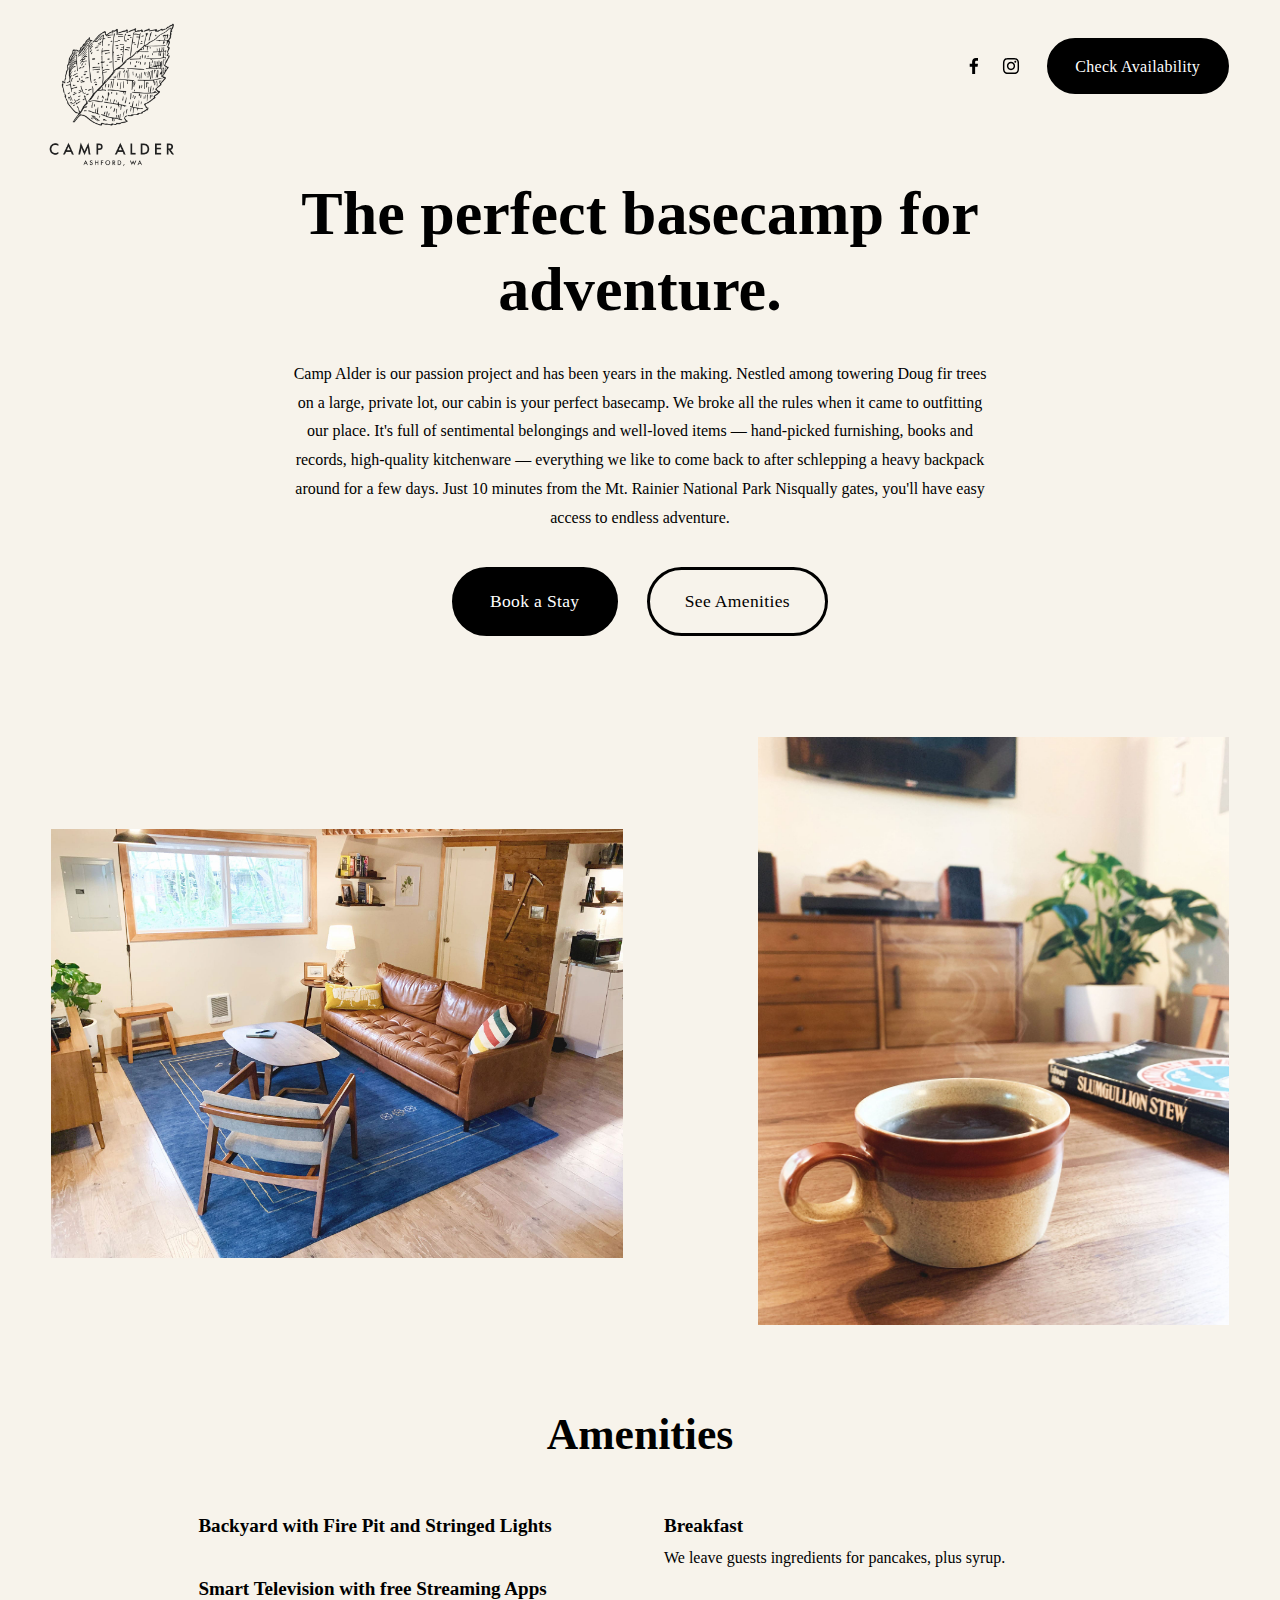
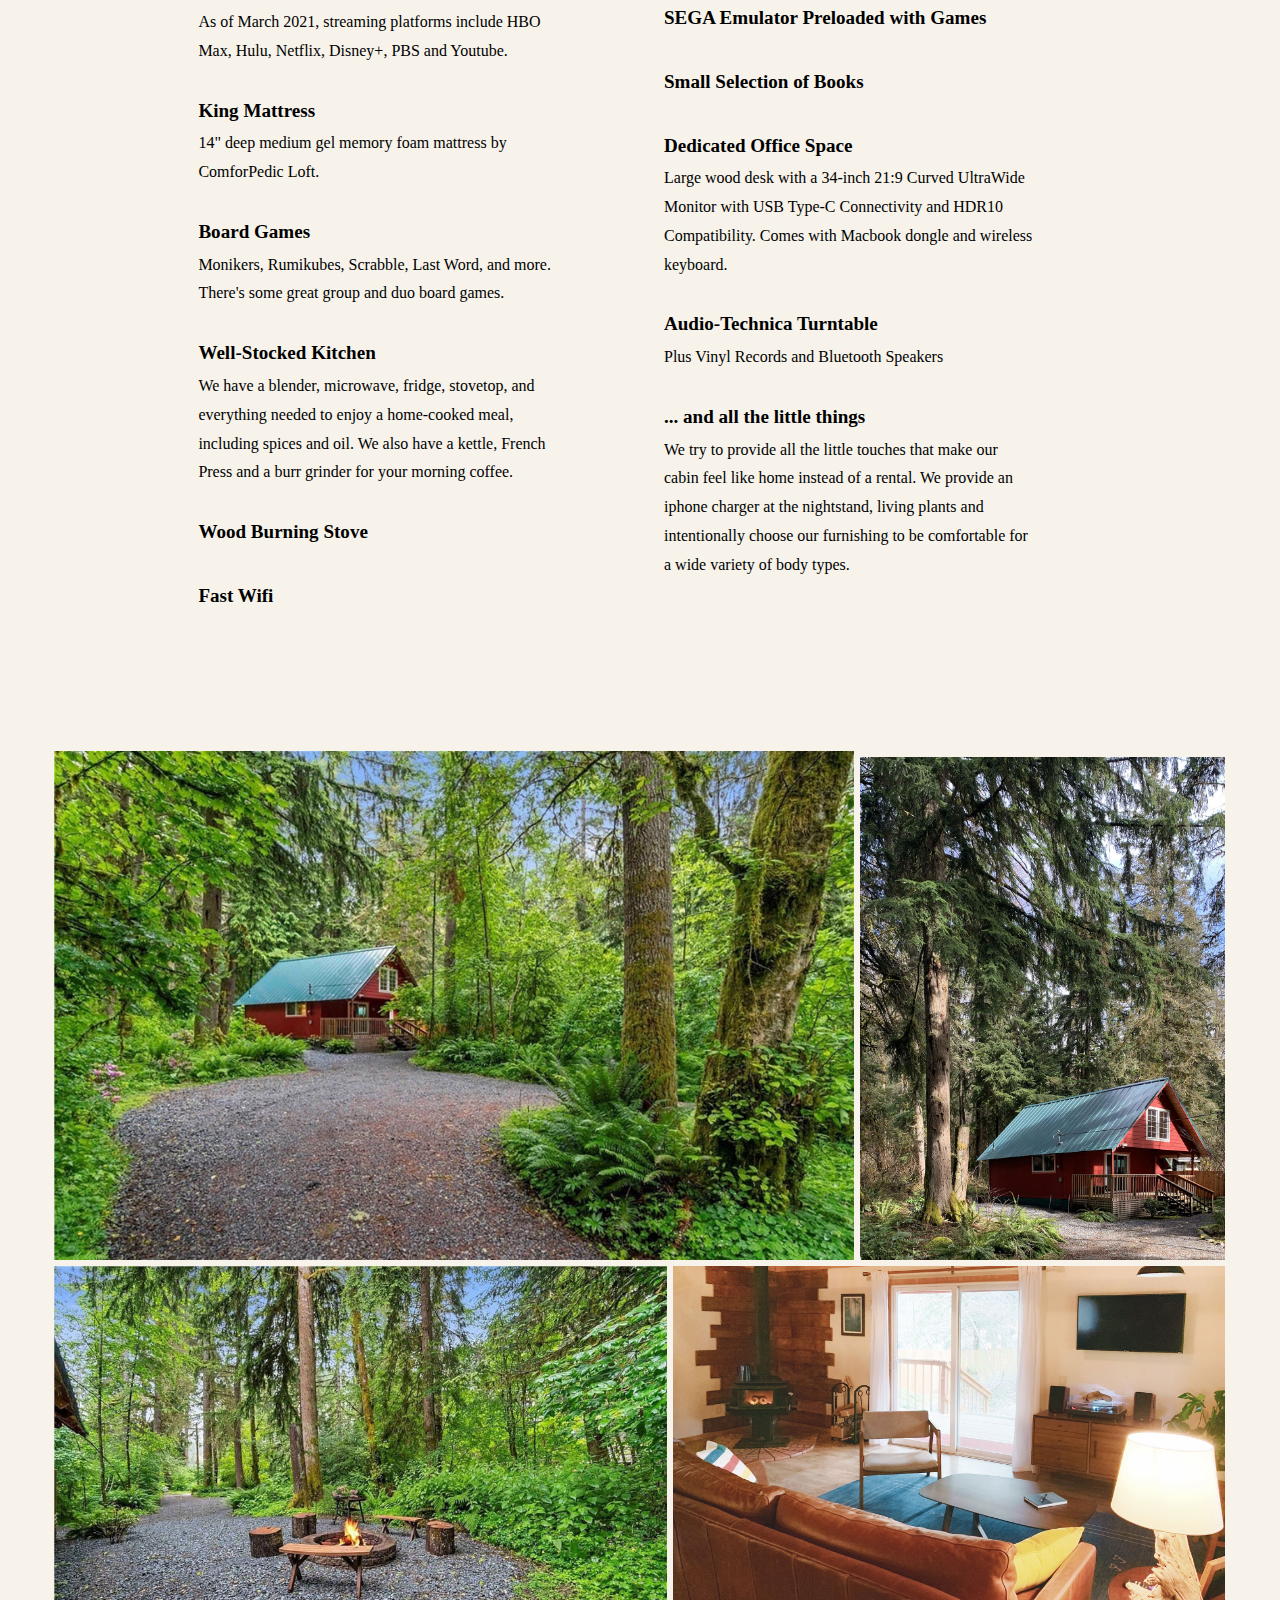
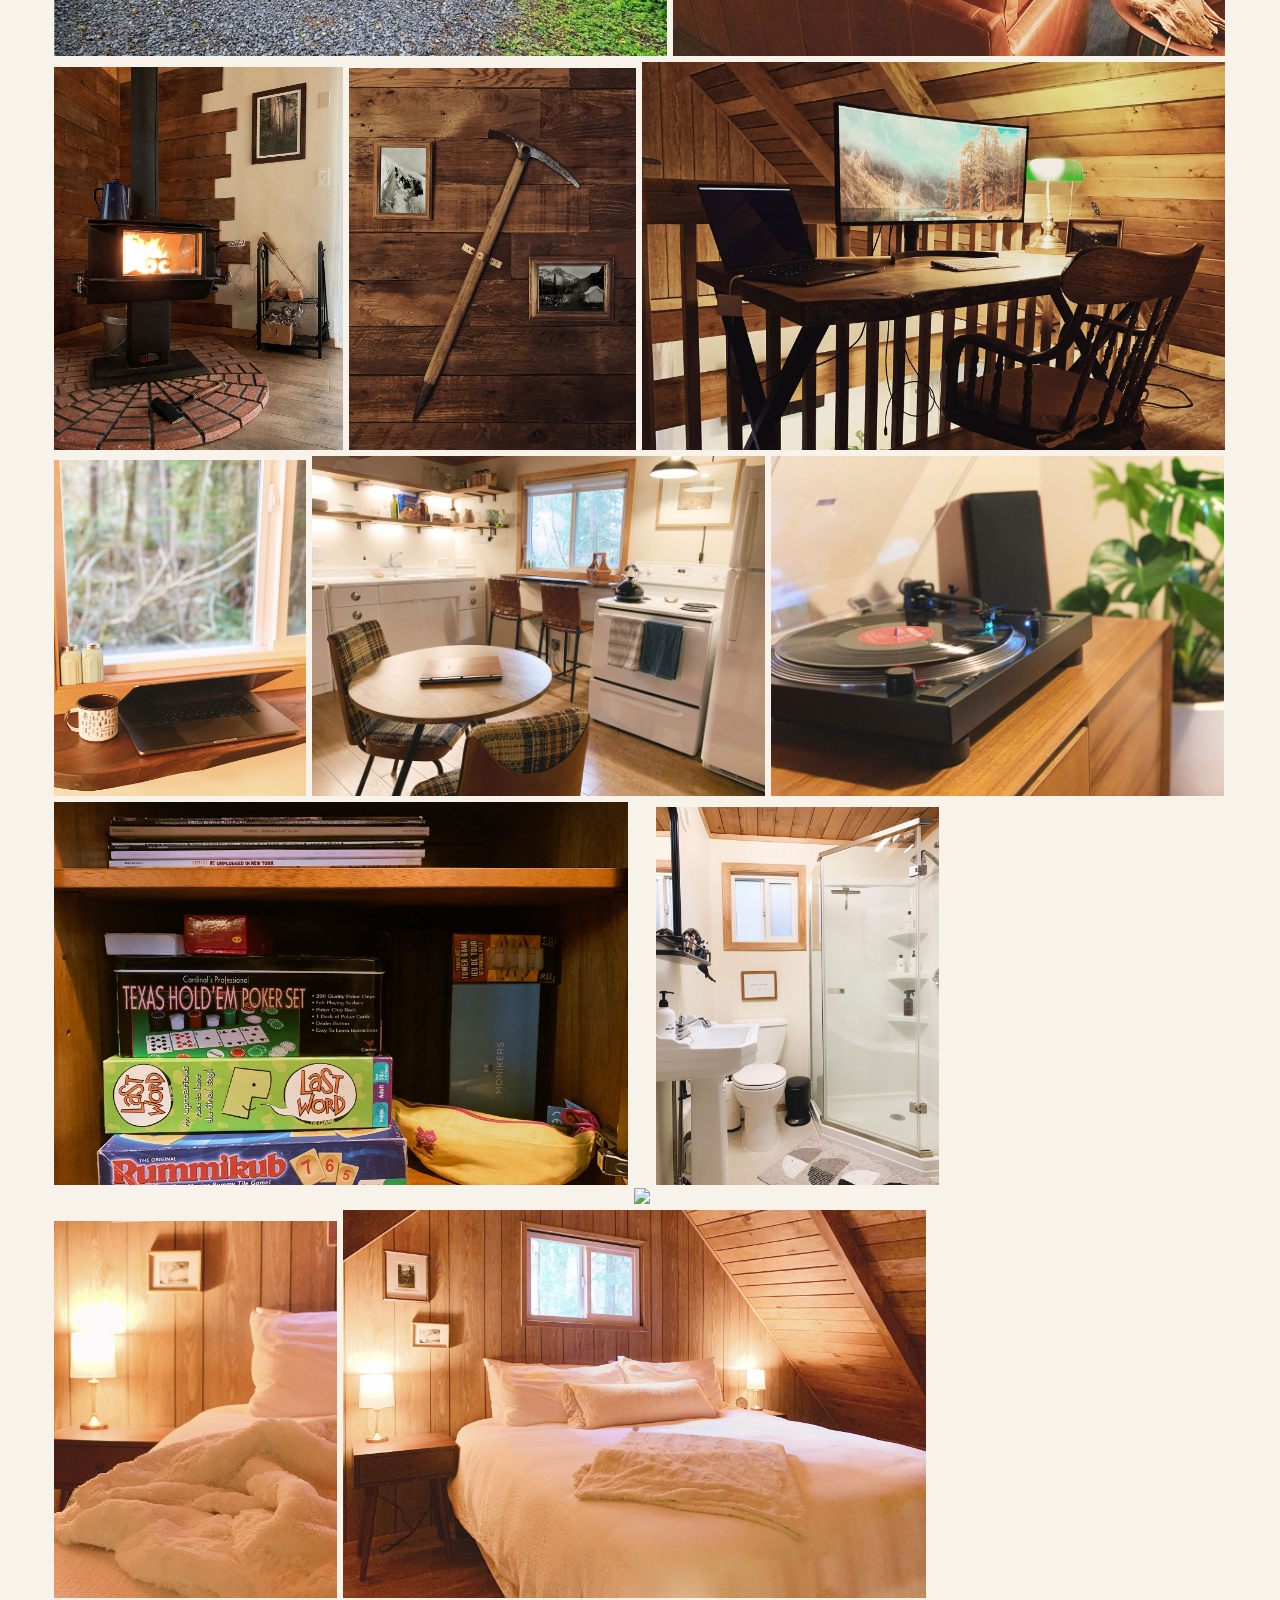
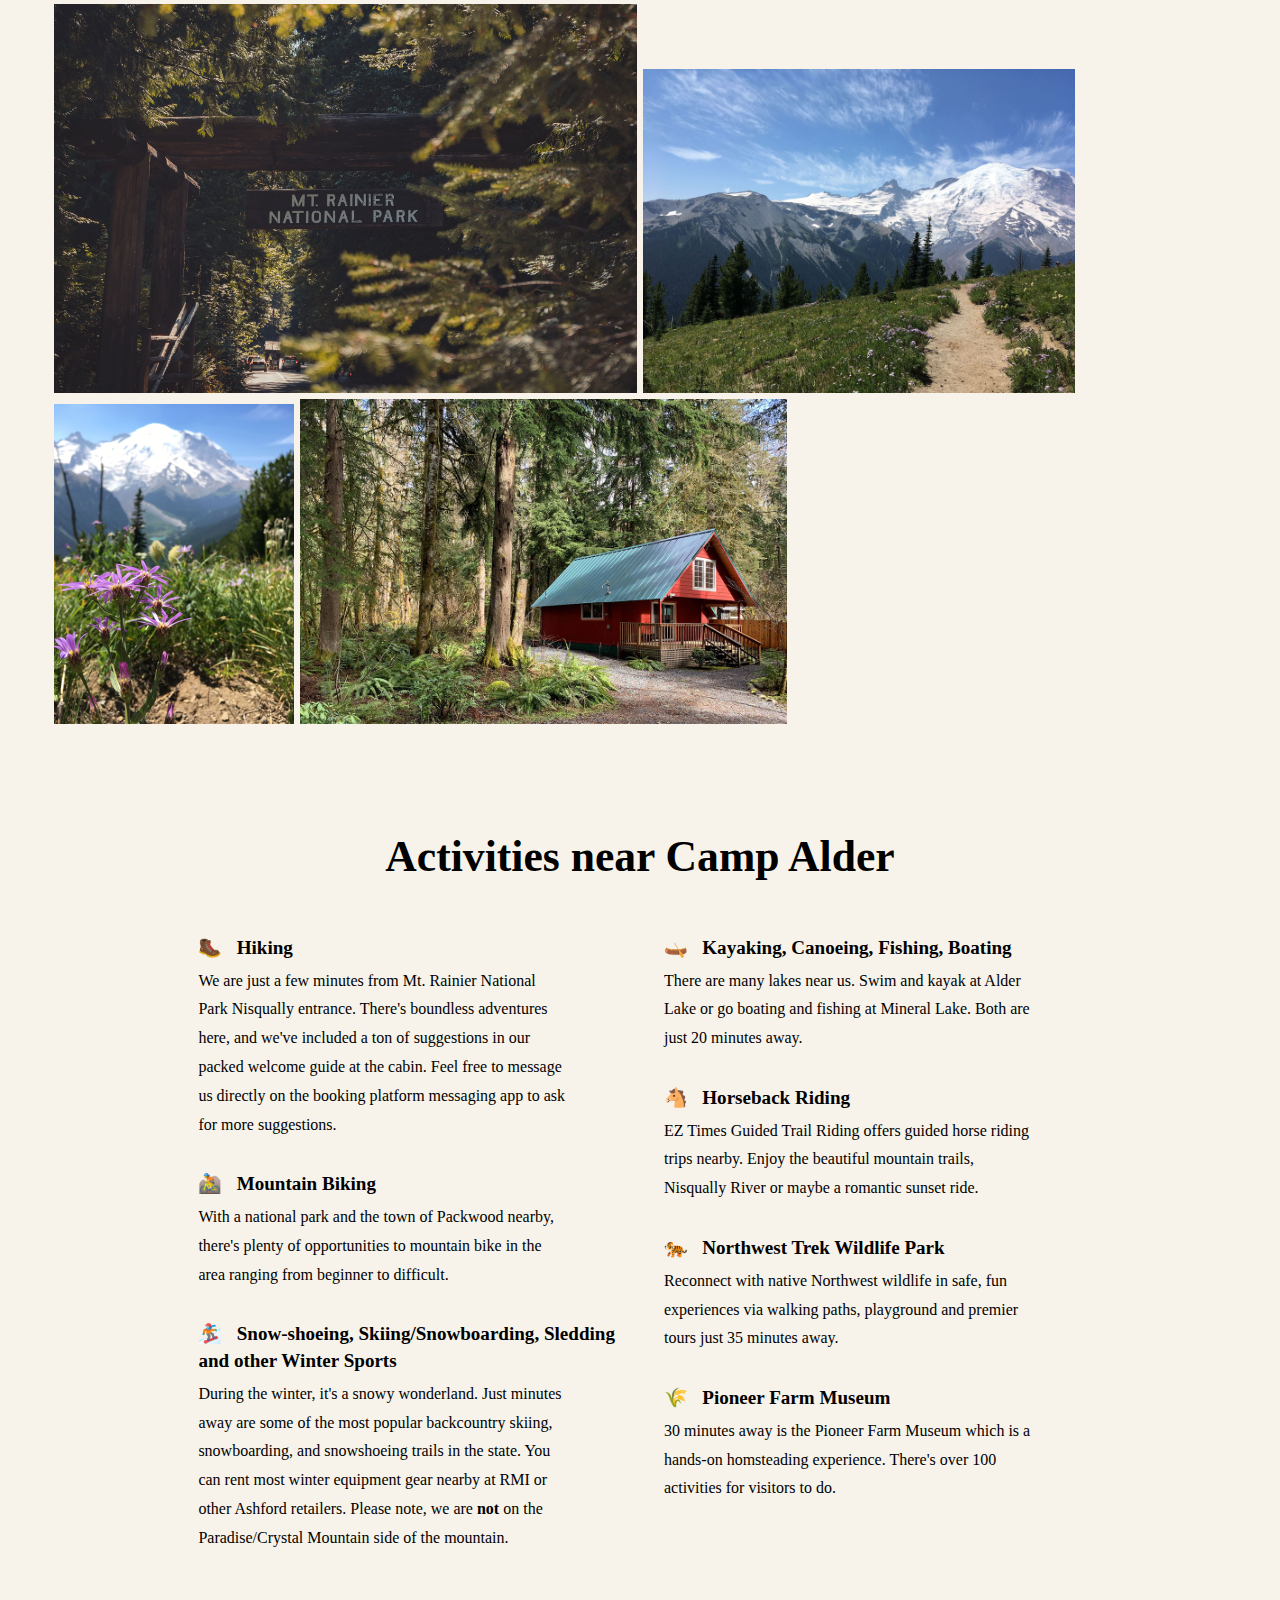
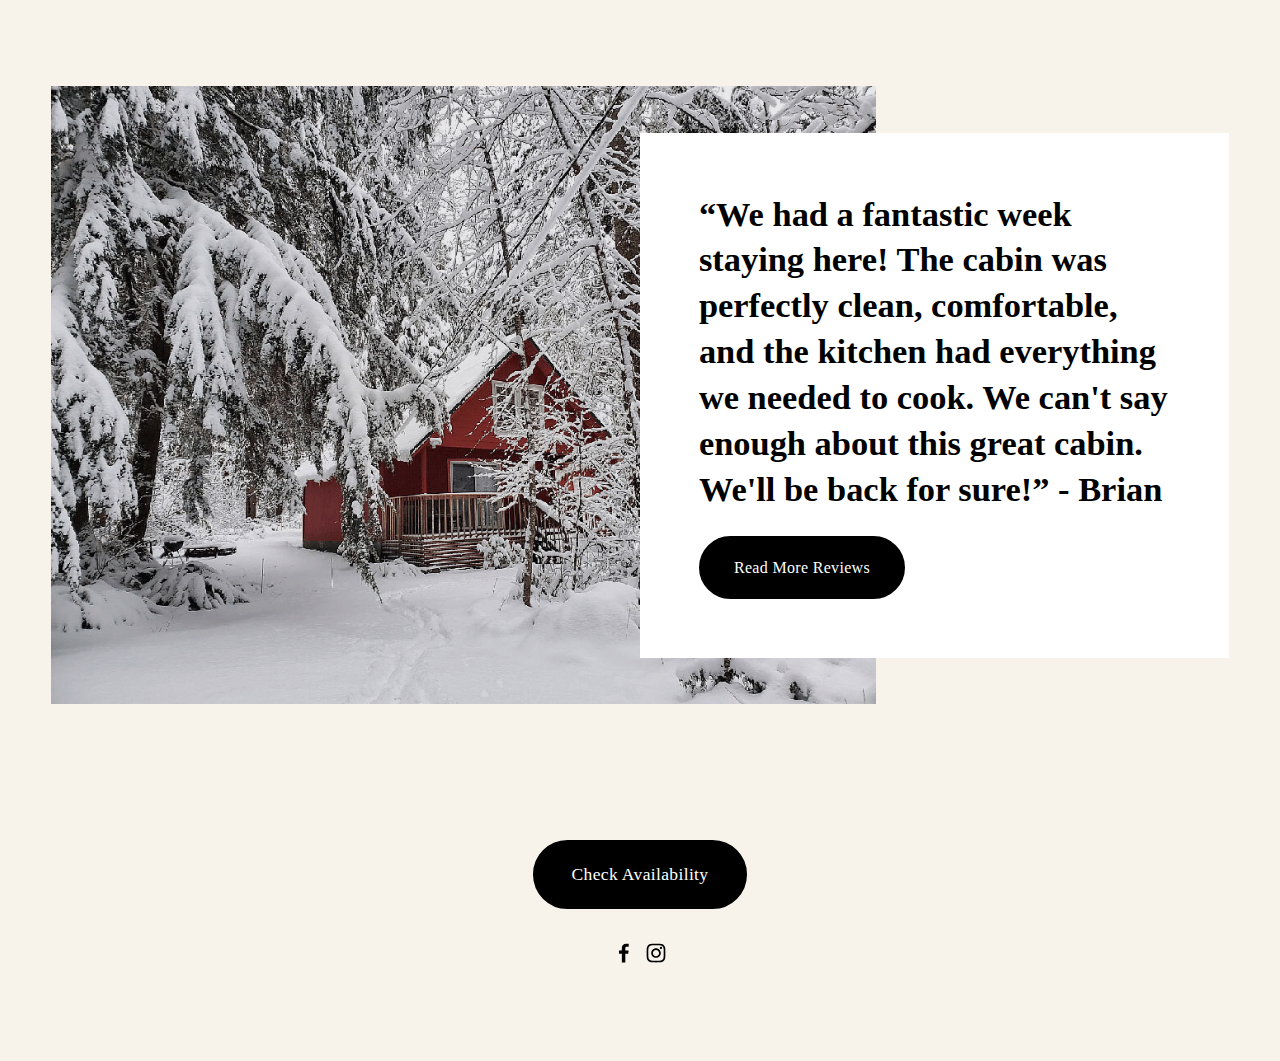
==== index.html @ 282563b6 "Update index.html" ====
<!DOCTYPE html><html><head style=""><meta http-equiv="Content-Type" content="text/html; charset=UTF-8"><meta http-equiv="X-UA-Compatible" content="IE=edge,chrome=1"><meta name="viewport" content="width=device-width, initial-scale=1"><title>Camp Alder | Mt. Rainier Cabin</title><link rel="apple-touch-icon" sizes="180x180" href="./apple-touch-icon.png"><link rel="icon" type="image/png" sizes="32x32" href="./favicon-32x32.png"><link rel="icon" type="image/png" sizes="16x16" href="./favicon-16x16.png"><link rel="manifest" href="./site.webmanifest"><link rel="canonical" href="https://campalder.com"><meta property="og:site_name" content="Camp Alder | Mt. Rainier Cabin"><meta property="og:title" content="Camp Alder | Mt. Rainier Cabin"><meta property="og:url" content="https://campalder.com"><meta property="og:type" content="website"><meta itemprop="name" content="Camp Alder | Mt. Rainier Cabin"><meta itemprop="url" content="https://campalder.com"><meta name="description" content="Camp Alder is a modern cabin located just minutes away from Mt. Rainier National Park Nisqually Entrance in Ashford, WA. It's the perfect basecamp for your adventures in Washington."><script async src="https://www.googletagmanager.com/gtag/js?id=G-SBN2HVGP4K"></script><script>window.dataLayer=window.dataLayer || []; function gtag(){dataLayer.push(arguments);}gtag('js', new Date()); gtag('config', 'G-SBN2HVGP4K');</script><style type="text/css">@font-face{font-family: aktiv-grotesk;src: url(https://use.typekit.net/af/ab3e12/000000000000000077359d4f/30/l?subset_id=2&fvd=n4&v=3) format("woff2"), url(https://use.typekit.net/af/ab3e12/000000000000000077359d4f/30/d?subset_id=2&fvd=n4&v=3) format("woff"), url(https://use.typekit.net/af/ab3e12/000000000000000077359d4f/30/a?subset_id=2&fvd=n4&v=3) format("opentype");font-weight: 400;font-style: normal;font-display: auto}@font-face{font-family: aktiv-grotesk;src: url(https://use.typekit.net/af/c11a71/000000000000000077359d5e/30/l?subset_id=2&fvd=n5&v=3) format("woff2"), url(https://use.typekit.net/af/c11a71/000000000000000077359d5e/30/d?subset_id=2&fvd=n5&v=3) format("woff"), url(https://use.typekit.net/af/c11a71/000000000000000077359d5e/30/a?subset_id=2&fvd=n5&v=3) format("opentype");font-weight: 500;font-style: normal;font-display: auto}@font-face{font-family: aktiv-grotesk;src: url(https://use.typekit.net/af/a798a9/000000000000000077359d55/30/l?subset_id=2&fvd=n7&v=3) format("woff2"), url(https://use.typekit.net/af/a798a9/000000000000000077359d55/30/d?subset_id=2&fvd=n7&v=3) format("woff"), url(https://use.typekit.net/af/a798a9/000000000000000077359d55/30/a?subset_id=2&fvd=n7&v=3) format("opentype");font-weight: 700;font-style: normal;font-display: auto}@font-face{font-family: aktiv-grotesk;src: url(https://use.typekit.net/af/951aca/000000000000000077359d51/30/l?subset_id=2&fvd=i4&v=3) format("woff2"), url(https://use.typekit.net/af/951aca/000000000000000077359d51/30/d?subset_id=2&fvd=i4&v=3) format("woff"), url(https://use.typekit.net/af/951aca/000000000000000077359d51/30/a?subset_id=2&fvd=i4&v=3) format("opentype");font-weight: 400;font-style: italic;font-display: auto}@font-face{font-family: aktiv-grotesk;src: url(https://use.typekit.net/af/8e3d9f/000000000000000077359d58/30/l?subset_id=2&fvd=i7&v=3) format("woff2"), url(https://use.typekit.net/af/8e3d9f/000000000000000077359d58/30/d?subset_id=2&fvd=i7&v=3) format("woff"), url(https://use.typekit.net/af/8e3d9f/000000000000000077359d58/30/a?subset_id=2&fvd=i7&v=3) format("opentype");font-weight: 700;font-style: italic;font-display: auto}</style><script type="text/javascript">try{Typekit.load();}catch(e){}</script><script type="application/ld+json">{"url":"https://campalder.com","name":"Camp Alder | Mt. Rainier Cabin","description":"","@context":"http://schema.org","@type":"WebSite"}</script><link rel="stylesheet" type="text/css" href="./site.css"></head><body id="collection-5ce6d52e971a180d32306a06" data-controller="SiteLoader, Flags" class="header-overlay-alignment-center header-width-full primary-button-style-solid primary-button-shape-pill image-block-poster-text-alignment-left image-block-card-content-position-center image-block-card-text-alignment-center image-block-overlap-content-position-center image-block-overlap-text-alignment-left image-block-collage-content-position-center image-block-collage-text-alignment-left image-block-stack-text-alignment-left hide-opentable-icons opentable-style-dark homepage mobile-style-available general-page" tabindex="-1" data-mobile-header-editing="true" data-menu-overlay-theme-switcher="true" data-controllers-bound="Flags" cz-shortcut-listen="true" data-animation-state="booted"><div id="siteWrapper" class="clearfix site-wrapper"><div class="floating-cart hidden" data-controller="FloatingCart" data-controllers-bound="FloatingCart"><a href="https://campalder.com" class="icon icon--stroke icon--cart sqs-custom-cart"> <span class="Cart-inner"> <svg class="icon icon--cart" viewBox="0 0 31 26"> <g class="svg-icon cart-icon--odd"> <circle stroke-miterlimit="10" cx="22.5" cy="21.5" r="1"></circle> <circle stroke-miterlimit="10" cx="9.5" cy="21.5" r="1"></circle> <path fill="none" stroke-miterlimit="10" d="M0,1.5h5c0.6,0,1.1,0.4,1.1,1l1.7,13 c0.1,0.5,0.6,1,1.1,1h15c0.5,0,1.2-0.4,1.4-0.9l3.3-8.1c0.2-0.5-0.1-0.9-0.6-0.9H12"></path> </g></svg><div class="icon-cart-quantity"> <span class="sqs-cart-quantity">0</span></div></span></a></div><header data-test="header" id="header" class="header theme-col--primary" data-controller="Header" data-current-styles="{&quot;layout&quot;: &quot;navRight&quot;, &quot;action&quot;:{&quot;href&quot;: &quot;/&quot;, &quot;buttonText&quot;: &quot;Check Availability&quot;, &quot;newWindow&quot;: false}, &quot;showSocial&quot;: true, &quot;menuOverlayAnimation&quot;: &quot;fade&quot;, &quot;cartStyle&quot;: &quot;cart&quot;, &quot;cartText&quot;: &quot;Cart&quot;, &quot;showButton&quot;: true, &quot;showCart&quot;: false, &quot;showAccountLogin&quot;: true, &quot;mobileOptions&quot;:{&quot;layout&quot;: &quot;logoLeftNavRight&quot;, &quot;menuIcon&quot;: &quot;doubleLineHamburger&quot;}, &quot;showPromotedElement&quot;: false}" data-section-id="header" data-header-theme="" data-menu-overlay-theme="" data-first-focusable-element="" tabindex="-1" data-controllers-bound="Header"> <img id="site-title" src="./campalder.png" data-animation-role="header-element"><div class="sqs-announcement-bar-dropzone"></div><div class="header-announcement-bar-wrapper"><div class="header-inner container--fluid header-mobile-layout-logo-left-nav-right header-layout-nav-right "><div class="header-background theme-bg--primary"></div><div class="header-display-desktop" data-content-field="site-title"><div class="header-title-nav-wrapper"><div class="header-nav"><div class="header-nav-wrapper"><nav class="header-nav-list"> </nav></div></div></div><div class="header-actions header-actions--right"><div class="header-actions-action header-actions-action--social"><a class="icon icon--fill" href="https://www.facebook.com/campalder/" target="_blank" aria-label="Facebook"><svg viewBox="23 23 64 64"><use xlink:href="#facebook-unauth-icon" width="110" height="110"></use></svg></a><a class="icon icon--fill" href="https://www.instagram.com/campalder/" target="_blank" aria-label="Instagram"><svg viewBox="23 23 64 64"><use xlink:href="#instagram-unauth-icon" width="110" height="110"></use></svg></a></div><div class="showOnMobile"></div><div class="showOnDesktop"></div><div class="header-actions-action header-actions-action--cta" data-animation-role="header-element"> <a class="btn btn--border theme-btn--primary-inverse" href="https://www.airbnb.com/rooms/48648521?s=67&unique_share_id=db197edd-c88e-4f68-92fd-6c1fde4f626a"> Check Availability </a></div></div></div><div class="header-display-mobile" data-content-field="site-title"><div class="header-title-nav-wrapper"><div class="header-nav"><div class="header-nav-wrapper"><nav class="header-nav-list"><div class="header-nav-item header-nav-item--collection"> <a href="https://www.airbnb.com/rooms/48648521?s=67&unique_share_id=db197edd-c88e-4f68-92fd-6c1fde4f626a" data-animation-role="header-element"> Book a Stay </a></div></nav></div></div></div><div class="header-actions header-actions--right"><div class="header-actions-action header-actions-action--social"><a class="icon icon--fill" href="https://www.facebook.com/campalder/" target="_blank" aria-label="Facebook"><svg viewBox="23 23 64 64"><use xlink:href="#facebook-unauth-icon" width="110" height="110"></use></svg></a><a class="icon icon--fill" href="https://www.instagram.com/campalder/" target="_blank" aria-label="Instagram"><svg viewBox="23 23 64 64"><use xlink:href="#instagram-unauth-icon" width="110" height="110"></use></svg></a></div><div class="showOnMobile"></div><div class="showOnDesktop"></div><div class="header-actions-action header-actions-action--cta" data-animation-role="header-element"> <a class="btn btn--border theme-btn--primary-inverse" href="https://www.airbnb.com/rooms/48648521?s=67&unique_share_id=db197edd-c88e-4f68-92fd-6c1fde4f626a"> Check Availability </a></div></div></div></div></div><div class="header-menu header-menu--folder-list " data-current-styles="{&quot;layout&quot;: &quot;navRight&quot;, &quot;action&quot;:{&quot;href&quot;: &quot;/&quot;, &quot;buttonText&quot;: &quot;Check Availability&quot;, &quot;newWindow&quot;: false}, &quot;showSocial&quot;: true, &quot;menuOverlayAnimation&quot;: &quot;fade&quot;, &quot;cartStyle&quot;: &quot;cart&quot;, &quot;cartText&quot;: &quot;Cart&quot;, &quot;showButton&quot;: true, &quot;showCart&quot;: false, &quot;showAccountLogin&quot;: true, &quot;mobileOptions&quot;:{&quot;layout&quot;: &quot;logoLeftNavRight&quot;, &quot;menuIcon&quot;: &quot;doubleLineHamburger&quot;}, &quot;showPromotedElement&quot;: false}" data-section-id="overlay-nav" data-show-account-login="true" data-test="header-menu" style="padding-top: 140.375px;"><div class="header-menu-bg theme-bg--primary"></div><div class="header-menu-nav"><nav class="header-menu-nav-list"><div data-folder="root" class="header-menu-nav-folder header-menu-nav-folder--active"><div class="header-menu-nav-folder-content"><div class="container header-menu-nav-item header-menu-nav-item--collection"> <a href="https://campalder.com"> Our Story </a></div><div class="container header-menu-nav-item header-menu-nav-item--collection"> <a href="https://campalder.comp"> Press </a></div><div class="container header-menu-nav-item header-menu-nav-item--collection"> <a href="https://campalder.com"> Locations </a></div></div><div class="header-menu-actions"><div class="header-menu-actions-action header-menu-actions-action--social"><a class="icon icon--lg icon--fill" href="https://www.facebook.com/campalder/" target="_blank" aria-label="Facebook"><svg viewBox="23 23 64 64"><use xlink:href="#facebook-unauth-icon" width="110" height="110"></use></svg></a></div><div class="header-menu-actions-action header-menu-actions-action--social"><a class="icon icon--lg icon--fill" href="https://www.instagram.com/campalder/" target="_blank" aria-label="Instagram"><svg viewBox="23 23 64 64"><use xlink:href="#instagram-unauth-icon" width="110" height="110"></use></svg></a></div></div><div class="header-menu-cta"> <a class="theme-btn--primary btn" href="https://www.airbnb.com/rooms/48648521?s=67&unique_share_id=849d3fc3-227b-46e2-916a-2e4719f51526"> Check Availability </a></div></div></nav></div></div></header><main id="page" class="container" role="main"><article class="sections" data-page-sections="5ce6d52e971a180d32306a09" id="sections"><section data-test="page-section" data-section-theme="" class="page-section layout-engine-section background-width--full-bleed section-height--medium content-width--narrow horizontal-alignment--center vertical-alignment--middle section-match-padding-top section-match-padding-bottom" data-section-id="5ce6db120d929720c96ee729" data-controller="SectionWrapperController, MagicPaddingController" data-current-styles="{&quot;imageOverlayOpacity&quot;: 0.15, &quot;backgroundWidth&quot;: &quot;background-width--full-bleed&quot;, &quot;sectionHeight&quot;: &quot;section-height--medium&quot;, &quot;customSectionHeight&quot;: 45, &quot;horizontalAlignment&quot;: &quot;horizontal-alignment--center&quot;, &quot;verticalAlignment&quot;: &quot;vertical-alignment--middle&quot;, &quot;contentWidth&quot;: &quot;content-width--narrow&quot;, &quot;sectionAnimation&quot;: &quot;none&quot;, &quot;backgroundMode&quot;: &quot;image&quot;}" data-animation="none" data-controllers-bound="SectionWrapperController, MagicPaddingController" data-active="true"><div class="section-background"></div><div class="content-wrapper" style=" "><div class="content"><div class="sqs-layout sqs-grid-12 columns-12" data-type="page-section" id="page-section-5ce6db120d929720c96ee729"><div class="row sqs-row"><div class="col sqs-col-12 span-12"><div class="sqs-block html-block sqs-block-html" data-block-type="2" id="block-2767531063426c055b55"><div class="sqs-block-content"><h1 style="text-align:center;white-space:pre-wrap;">The perfect basecamp for adventure.</h1><p style="text-align:center;white-space:pre-wrap;" class=""><span class="shorten-sentence">Camp Alder is our passion project and has been years in the making. </span>Nestled among towering Doug fir trees on a large, private lot, our cabin is your perfect basecamp<span class="shorten-sentence">. We broke all the rules when it came to outfitting our place. It's full of sentimental belongings and well-loved items — hand-picked furnishing, books and records, high-quality kitchenware — everything we like to come back to after schlepping a heavy backpack around</span> for <span class="shorten-sentence">a few days. Just 10 minutes from the Mt. Rainier National Park Nisqually gates, you'll have easy access to </span>endless adventure.</p></div></div><div class="sqs-block button-block sqs-block-button" data-block-type="53" id="block-yui_3_17_2_1_1561642369809_9485"><div class="sqs-block-content" id="yui_3_17_2_1_1615939318587_169"><center> <span class="sqs-block-button-container--center" data-animation-role="button" data-alignment="center" data-button-size="large" id="yui_3_17_2_1_1615939318587_168"><a href="https://www.airbnb.com/rooms/48648521?s=67&unique_share_id=db197edd-c88e-4f68-92fd-6c1fde4f626a" class="sqs-block-button-element--large sqs-block-button-element" data-initialized="true">Book a Stay</a></span><span class="shorten-sentence"> <span class="sqs-block-button-container--center" data-animation-role="button" data-alignment="center" data-button-size="large" id="yui_3_17_2_1_1615939318587_168"><a href="#amenities" class="sqs-block-button-element--large sqs-block-button-element alt-btn" data-initialized="true">See Amenities</a></span></span></center></div></div></div></div></div></div></div></section><section data-test="page-section" data-section-theme="" class="page-section layout-engine-section background-width--full-bleed section-height--small content-width--wide horizontal-alignment--center vertical-alignment--middle section-match-padding-bottom" data-section-id="5d128343e07ce10001dd3827" data-controller="SectionWrapperController, MagicPaddingController" data-current-styles="{&quot;imageOverlayOpacity&quot;: 0.15, &quot;backgroundWidth&quot;: &quot;background-width--full-bleed&quot;, &quot;sectionHeight&quot;: &quot;section-height--small&quot;, &quot;horizontalAlignment&quot;: &quot;horizontal-alignment--center&quot;, &quot;verticalAlignment&quot;: &quot;vertical-alignment--middle&quot;, &quot;contentWidth&quot;: &quot;content-width--wide&quot;, &quot;sectionAnimation&quot;: &quot;none&quot;, &quot;backgroundMode&quot;: &quot;image&quot;}" data-animation="none" data-controllers-bound="SectionWrapperController, MagicPaddingController" id="yui_3_17_2_1_1615939318587_111" data-active="true"><div class="section-background"></div><div class="content-wrapper" style=" " id="yui_3_17_2_1_1615939318587_110"><div class="content" id="yui_3_17_2_1_1615939318587_109"><div class="sqs-layout sqs-grid-12 columns-12" data-type="page-section" id="page-section-5d128343e07ce10001dd3827"><div class="row sqs-row" id="yui_3_17_2_1_1615939318587_108"><div class="col sqs-col-6 span-6" id="yui_3_17_2_1_1615939318587_107"><div class="sqs-block spacer-block sqs-block-spacer" data-aspect-ratio="5.105105105105105" data-block-type="21" id="block-yui_3_17_2_1_1561494394083_12988"><div class="sqs-block-content sqs-intrinsic" id="yui_3_17_2_1_1615939318587_181" style="padding-bottom: 5.10511%;">&nbsp;</div></div><div class="sqs-block image-block sqs-block-image sqs-text-ready" data-block-type="5" id="block-55f4da16b5ba4b917ddf"><div class="sqs-block-content" id="yui_3_17_2_1_1615939318587_106"><div class="image-block-outer-wrapper layout-caption-below design-layout-inline combination-animation-slide-up individual-animation-none individual-text-animation-none animation-loaded" data-test="image-block-inline-outer-wrapper" id="yui_3_17_2_1_1615939318587_105"><figure class=" sqs-block-image-figure intrinsic " style="max-width:1380px;" id="yui_3_17_2_1_1615939318587_104"><div style="padding-bottom: 75%; overflow: hidden;" class=" image-block-wrapper has-aspect-ratio " data-animation-role="image" data-animation-override="" id="yui_3_17_2_1_1615939318587_103"><noscript><img src="./living-h.jpg" alt="living-h.jpg"/></noscript><img class="thumb-image loaded" data-component-key="idv1.i.5d1283e224a8ce0001910d2a" data-src="./living-h.jpg" data-image="./living-h.jpg" data-image-dimensions="1380x1035" data-image-focal-point="0.5,0.5" data-load="false" data-image-id="5d1283e224a8ce0001910d2a" data-type="image" alt="living-h.jpg" data-image-resolution="750w" src="./living-h.jpg" style="left: -0.0491642%; top: 0%; width: 100.098%; height: 100%; position: absolute;"></div></figure></div></div></div></div><div class="col sqs-col-1 span-1"><div class="sqs-block spacer-block sqs-block-spacer sized vsize-1" data-block-type="21" id="block-85371abbffc9c6f8c9ab"><div class="sqs-block-content">&nbsp;</div></div></div><div class="col sqs-col-5 span-5" id="yui_3_17_2_1_1615939318587_130"><div class="sqs-block image-block sqs-block-image sqs-text-ready" data-block-type="5" id="block-913c072e9d82b2f793e0"><div class="sqs-block-content" id="yui_3_17_2_1_1615939318587_129"><div class="image-block-outer-wrapper layout-caption-below design-layout-inline combination-animation-slide-up individual-animation-none individual-text-animation-none animation-loaded" data-test="image-block-inline-outer-wrapper" id="yui_3_17_2_1_1615939318587_128"><figure class=" sqs-block-image-figure intrinsic " style="max-width:773px;" id="yui_3_17_2_1_1615939318587_127"><div style="padding-bottom: 124.968%; overflow: hidden;" class=" image-block-wrapper has-aspect-ratio " data-animation-role="image" data-animation-override="" id="yui_3_17_2_1_1615939318587_126"><noscript><img src="./tea.jpg" alt="tea.jpg"/></noscript><img class="thumb-image loaded" data-component-key="idv1.i.5d14c95a299d560001e6316b" data-src="./tea.jpg" data-image="./tea.jpg" data-image-dimensions="773x966" data-image-focal-point="0.5,0.5" data-load="false" data-image-id="5d14c95a299d560001e6316b" data-type="image" alt="tea.jpg" data-image-resolution="750w" src="./tea.jpg" style="left: -0.0308337%; top: 0%; width: 100.062%; height: 100%; position: absolute;"></div></figure></div></div></div></div></div></div></div></div></section><section id="amenities" data-test="page-section" data-section-theme="" class="page-section layout-engine-section background-width--full-bleed section-height--medium content-width--medium horizontal-alignment--center vertical-alignment--middle section-match-padding-top section-match-padding-bottom" data-section-id="5ce6dd10e79c706cf88c98e1" data-controller="SectionWrapperController, MagicPaddingController" data-current-styles="{&quot;imageOverlayOpacity&quot;: 0.15, &quot;backgroundWidth&quot;: &quot;background-width--full-bleed&quot;, &quot;sectionHeight&quot;: &quot;section-height--medium&quot;, &quot;horizontalAlignment&quot;: &quot;horizontal-alignment--center&quot;, &quot;verticalAlignment&quot;: &quot;vertical-alignment--middle&quot;, &quot;contentWidth&quot;: &quot;content-width--medium&quot;, &quot;sectionAnimation&quot;: &quot;none&quot;, &quot;backgroundMode&quot;: &quot;image&quot;}" data-animation="none" data-controllers-bound="SectionWrapperController, MagicPaddingController" data-active="true"><div class="section-background"></div><div class="content-wrapper" style=" "><div class="content"><div class="sqs-layout sqs-grid-12 columns-12" data-type="page-section" id="page-section-5ce6dd10e79c706cf88c98e1"><div class="row sqs-row"><div class="col sqs-col-12 span-12"><div class="sqs-block html-block sqs-block-html" data-block-type="2" id="block-278eea0eaca8cdaa0af7"><div class="sqs-block-content"><h2 style="text-align:center;white-space:pre-wrap;">Amenities</h2></div></div><div class="sqs-block menu-block sqs-block-menu" data-block-type="18" id="block-yui_3_17_2_1_1558633808268_6767"><div class="sqs-block-content"><div class="menu-wrapper menu-style-classic"><div class="menus menus--has-multiple"><div role="tabpanel" aria-label="Breakfast" class="menu js-menu menu-1-0bb20576-b1cb-46a2-bfbb-8acd553f3634" style="display: block"><div class="menu-section"><div class="menu-items"><div class="menu-item"><div class="menu-item-title">Backyard with Fire Pit and Stringed Lights</div><div class="menu-item-description"></div></div><div class="menu-item"><div class="menu-item-title">Smart Television with free Streaming Apps</div><div class="menu-item-description">As of March 2021, streaming platforms include HBO Max, Hulu, Netflix, Disney+, PBS and Youtube.</div></div><div class="menu-item"><div class="menu-item-title">King Mattress</div><div class="menu-item-description">14" deep medium gel memory foam mattress by ComforPedic Loft.</div></div><div class="menu-item"><div class="menu-item-title">Board Games</div><div class="menu-item-description">Monikers, Rumikubes, Scrabble, Last Word, and more. There's some great group and duo board games.</div></div><div class="menu-item"><div class="menu-item-title">Well-Stocked Kitchen</div><div class="menu-item-description">We have a blender, microwave, fridge, stovetop, and everything needed to enjoy a home-cooked meal, including spices and oil. We also have a kettle, French Press and a burr grinder for your morning coffee.</div></div><div class="menu-item"><div class="menu-item-title">Wood Burning Stove</div><div class="menu-item-description"></div></div><div class="menu-item"><div class="menu-item-title">Fast Wifi</div><div class="menu-item-description"></div></div><div class="menu-item"><div class="menu-item-title">Breakfast</div><div class="menu-item-description">We leave guests ingredients for pancakes, plus syrup.</div></div><div class="menu-item"><div class="menu-item-title">SEGA Emulator Preloaded with Games</div><div class="menu-item-description"></div></div><div class="menu-item"><div class="menu-item-title">Small Selection of Books</div><div class="menu-item-description"></div></div><div class="menu-item"><div class="menu-item-title">Dedicated Office Space</div><div class="menu-item-description">Large wood desk with a 34-inch 21:9 Curved UltraWide Monitor with USB Type-C Connectivity and HDR10 Compatibility. Comes with Macbook dongle and wireless keyboard.</div></div><div class="menu-item"><div class="menu-item-title">Audio-Technica Turntable</div><div class="menu-item-description">Plus Vinyl Records and Bluetooth Speakers</div></div><div class="menu-item"><div class="menu-item-title">... and all the little things</div><div class="menu-item-description">We try to provide all the little touches that make our cabin feel like home instead of a rental. We provide an iphone charger at the nightstand, living plants and intentionally choose our furnishing to be comfortable for a wide variety of body types.</div></div></div></div></div></div></div></div></div></div></div></div></div></div></div></div></div></div></section><section data-test="page-section" data-section-theme="" class="page-section layout-engine-section background-width--full-bleed section-height--medium content-width--narrow horizontal-alignment--center vertical-alignment--middle section-match-padding-top section-match-padding-bottom" data-section-id="5ce6db120d929720c96ee729" data-controller="SectionWrapperController, MagicPaddingController" data-current-styles="{&quot;imageOverlayOpacity&quot;: 0.15, &quot;backgroundWidth&quot;: &quot;background-width--full-bleed&quot;, &quot;sectionHeight&quot;: &quot;section-height--medium&quot;, &quot;customSectionHeight&quot;: 45, &quot;horizontalAlignment&quot;: &quot;horizontal-alignment--center&quot;, &quot;verticalAlignment&quot;: &quot;vertical-alignment--middle&quot;, &quot;contentWidth&quot;: &quot;content-width--narrow&quot;, &quot;sectionAnimation&quot;: &quot;none&quot;, &quot;backgroundMode&quot;: &quot;image&quot;}" data-animation="none" data-controllers-bound="SectionWrapperController, MagicPaddingController" data-active="true"><div class="content-wrapper" style=" "><div class="sqs-layout sqs-grid-12 columns-12" data-type="page-section" id="page-section-5ce6db120d929720c96ee729"><div class="row sqs-row"><div class="col sqs-col-12 span-12"><div class="sqs-block html-block sqs-block-html" data-block-type="2" id="block-2767531063426c055b55"><div class="sqs-block-content"><div id="gallery" class="gallery"> <img src="cabin2.jpg" alt="Camp Alder External View"/> <img src="exterior-vert.jpg" alt="Camp Alder External View"/> <img src="backyard.jpg" alt="Firepit at Camp Alder"/> <img src="tv-area-2.jpg" alt="Living Room at Camp Alder"/> <img src="fire.jpg" alt="Wood Stove at Camp Alder"/> <img src="axe.jpg" alt="Authentic Pickaxe with Historic Pictures at Camp Alder"/> <img src="office-h.jpg" alt="Dedicated Office Space at Camp Alder"/> <img src="laptop.jpg" alt="Kitchen Counter Space at Camp ALder"/> <img src="kitchen-h.jpg" alt="Kitchen at Camp Alder"/> <img src="turntable.jpg" alt="Audio-Technica Turntable at Camp Alder"/> <img src="games.jpg" alt="Games and Vinyl Records at Camp Alder"/> <img src="welcome.jpg" alt="Welcome Book at Camp Alder"/> <img src="bathroom.jpg" alt="Bathroom at Camp Alder"/> <img src="bedroom-detail.jpg" alt="Bedroom at Camp Alder"/> <img src="bedroom-h.jpg" alt="Bedroom at Camp Alder"/> <span class="shorten-sentence"><img src="ashlynn-murphy-credit-for-this-pic.jpg" alt="Camp Alder - a quiet, modern cabin near Mt. Rainier National Park Nisqually Entrance"/> <img src="stephanie-bergeron-credit-for-this-pic.jpg" alt="Camp Alder - a quiet, modern cabin near Mt. Rainier National Park Nisqually Entrance"/> <img src="stephanie-bergeron-credit-for-this-pic2.jpg" alt="Camp Alder - a quiet, modern cabin near Mt. Rainier National Park Nisqually Entrance"/></span><img src="exterior-4.jpg" alt="Camp Alder - a quiet, modern cabin near Mt. Rainier National Park Nisqually Entrance"/></div></div></div></div></div></div></div></section><section data-test="page-section" data-section-theme="" class="page-section layout-engine-section background-width--full-bleed section-height--medium content-width--medium horizontal-alignment--center vertical-alignment--middle section-match-padding-top section-match-padding-bottom" data-controller="SectionWrapperController, MagicPaddingController" data-current-styles="{&quot;imageOverlayOpacity&quot;: 0.15, &quot;backgroundWidth&quot;: &quot;background-width--full-bleed&quot;, &quot;sectionHeight&quot;: &quot;section-height--medium&quot;, &quot;horizontalAlignment&quot;: &quot;horizontal-alignment--center&quot;, &quot;verticalAlignment&quot;: &quot;vertical-alignment--middle&quot;, &quot;contentWidth&quot;: &quot;content-width--medium&quot;, &quot;sectionAnimation&quot;: &quot;none&quot;, &quot;backgroundMode&quot;: &quot;image&quot;}" data-animation="none" data-controllers-bound="SectionWrapperController, MagicPaddingController" data-active="true"><div class="section-background"></div><div class="content-wrapper" style=" "><div class="content"><div class="sqs-layout sqs-grid-12 columns-12" data-type="page-section"><div class="row sqs-row"><div class="col sqs-col-12 span-12"><div class="sqs-block html-block sqs-block-html" data-block-type="2"><div class="sqs-block-content"><h2 style="text-align:center;white-space:pre-wrap;">Activities near Camp Alder</h2></div></div><div class="sqs-block menu-block sqs-block-menu" data-block-type="18"><div class="sqs-block-content"><div class="menu-wrapper menu-style-classic"><div class="menus menus--has-multiple"><div role="tabpanel" aria-label="Breakfast" class="menu js-menu menu-1-0bb20576-b1cb-46a2-bfbb-8acd553f3634" style="display: block"><div class="menu-section"><div class="menu-items"><div class="menu-item"><div class="menu-item-title">🥾 &nbsp; Hiking</div><div class="menu-item-description">We are just a few minutes from Mt. Rainier National Park Nisqually entrance. There's boundless adventures here, and we've included a ton of suggestions in our packed welcome guide at the cabin. Feel free to message us directly on the booking platform messaging app to ask for more suggestions.</div></div><div class="menu-item"><div class="menu-item-title">🚵 &nbsp; Mountain Biking</div><div class="menu-item-description">With a national park and the town of Packwood nearby, there's plenty of opportunities to mountain bike in the area ranging from beginner to difficult.</div></div><div class="menu-item"><div class="menu-item-title">🏂 &nbsp; Snow-shoeing, Skiing/Snowboarding, Sledding and other Winter Sports</div><div class="menu-item-description">During the winter, it's a snowy wonderland. Just minutes away are some of the most popular backcountry skiing, snowboarding, and snowshoeing trails in the state. You can rent most winter equipment gear nearby at RMI or other Ashford retailers. Please note, we are <b>not</b> on the Paradise/Crystal Mountain side of the mountain.</div></div><div class="menu-item"><div class="menu-item-title">🛶 &nbsp; Kayaking, Canoeing, Fishing, Boating</div><div class="menu-item-description">There are many lakes near us. Swim and kayak at Alder Lake or go boating and fishing at Mineral Lake. Both are just 20 minutes away.</div></div><div class="menu-item"><div class="menu-item-title">🐴 &nbsp; Horseback Riding</div><div class="menu-item-description">EZ Times Guided Trail Riding offers guided horse riding trips nearby. Enjoy the beautiful mountain trails, Nisqually River or maybe a romantic sunset ride.</div></div><div class="menu-item"><div class="menu-item-title">🐅 &nbsp; Northwest Trek Wildlife Park</div><div class="menu-item-description">Reconnect with native Northwest wildlife in safe, fun experiences via walking paths, playground and premier tours just 35 minutes away.</div></div><div class="menu-item"><div class="menu-item-title">🌾 &nbsp; Pioneer Farm Museum</div><div class="menu-item-description">30 minutes away is the Pioneer Farm Museum which is a hands-on homsteading experience. There's over 100 activities for visitors to do.</div></div></div></div></div></div></div></div></div></div></div></div></div></div></div></div></div></div></section><section data-test="page-section" data-section-theme="" class="page-section layout-engine-section background-width--full-bleed section-height--medium content-width--wide horizontal-alignment--center vertical-alignment--middle section-match-padding-top section-match-padding-bottom" data-section-id="5d14c79b299d560001e61207" data-controller="SectionWrapperController, MagicPaddingController" data-current-styles="{&quot;imageOverlayOpacity&quot;: 0.15, &quot;backgroundWidth&quot;: &quot;background-width--full-bleed&quot;, &quot;sectionHeight&quot;: &quot;section-height--medium&quot;, &quot;horizontalAlignment&quot;: &quot;horizontal-alignment--center&quot;, &quot;verticalAlignment&quot;: &quot;vertical-alignment--middle&quot;, &quot;contentWidth&quot;: &quot;content-width--wide&quot;, &quot;sectionAnimation&quot;: &quot;none&quot;, &quot;backgroundMode&quot;: &quot;image&quot;}" data-animation="none" data-controllers-bound="SectionWrapperController, MagicPaddingController" id="yui_3_17_2_1_1615939318587_152" data-active="true"><div class="section-background"></div><div class="content-wrapper" style=" " id="yui_3_17_2_1_1615939318587_151"><div class="content" id="yui_3_17_2_1_1615939318587_150"><div class="sqs-layout sqs-grid-12 columns-12" data-type="page-section" id="page-section-5d14c79b299d560001e61207"><div class="row sqs-row" id="yui_3_17_2_1_1615939318587_149"><div class="col sqs-col-12 span-12" id="yui_3_17_2_1_1615939318587_148"><div class="sqs-block image-block sqs-block-image sqs-text-ready" data-block-type="5" id="block-94f57dadaa9cfb60d82f"><div class="sqs-block-content" id="yui_3_17_2_1_1615939318587_147"><figure class="sqs-block-image-figure image-block-outer-wrapper image-block-v2 design-layout-collage combination-animation-none individual-animation-none individual-text-animation-none image-position-left image-linked sqs-text-ready" data-scrolled="" data-test="image-block-v2-outer-wrapper" id="yui_3_17_2_1_1615939318587_146"><div class="intrinsic" id="yui_3_17_2_1_1615939318587_145"><div class=" image-inset content-fit " data-animation-role="image" data-description="" id="yui_3_17_2_1_1615939318587_144"><noscript><img src="./getaway.jpg" alt="“We had a fantastic week staying here! The cabin was perfectly clean, comfortable, and the kitchen had everything we needed to cook. We can't say enough about this great cabin. We'll be back for sure!” - Brian"/></noscript> <img data-component-key="idv1.i.5d14c80b6c751200014b0dd6" data-src="./cabin2.jpg" data-image="./getaway.jpg" data-image-dimensions="1600x1065" data-image-focal-point="0.5,0.5" alt="Our Cabin in Winter" class="loaded" data-image-resolution="1000w" src="./getaway.jpg" style="left: 0px; top: 0.173437px; width: 973px; height: 647.653px; position: absolute;" data-parent-ratio="1.5"><div class="image-overlay"></div></div></div><figcaption class="image-card-wrapper" data-width-ratio=""><div class="image-card sqs-dynamic-text-container"><div class="image-title-wrapper"><div class="image-title sqs-dynamic-text" data-width-percentage="36.7" style="font-size: 36.7%;"><h3 style="white-space:pre-wrap;">“We had a fantastic week staying here!<span class="shorten-sentence"> The cabin was perfectly clean, comfortable, and the kitchen had everything we needed to cook. We can't say enough about this great cabin. We'll be back for sure!</span>”<span class="shorten-sentence"> - Brian</span></h3></div></div><span class="shorten-sentence"><div class="image-button-wrapper"><div class="image-button sqs-dynamic-text" data-width-percentage="36.7" style="font-size: 36.7%;"><div class="image-button-inner"> <a href="https://www.airbnb.com/rooms/48648521?s=67&unique_share_id=db197edd-c88e-4f68-92fd-6c1fde4f626a">Read More<span class="shorten-sentence"> Reviews</span></a></div></div></div></span></div></figcaption></figure></div></div></div></div></div></div></div></section></article></main><script type="text/javascript">const firstSection=document.querySelector('.page-section');const header=document.querySelector('.header');const mobileOverlayNav=document.querySelector('.header-menu');const sectionBackground=firstSection ? firstSection.querySelector('.section-background') : null;const headerHeight=header ? header.getBoundingClientRect().height : 0;const firstSectionHasBackground=firstSection ? firstSection.className.indexOf('has-background') >=0 : false;const isFirstSectionInset=firstSection ? firstSection.className.indexOf('background-width--inset') >=0 : false;const isLayoutEngineSection=firstSection ? firstSection.className.indexOf('layout-engine-section') >=0 : false;if(firstSection){firstSection.style.paddingTop=headerHeight + 'px';}if(sectionBackground && isLayoutEngineSection){if(isFirstSectionInset){sectionBackground.style.top=headerHeight + 'px';}else{sectionBackground.style.top='';}}</script><footer class="sections" id="footer-sections" data-footer-sections=""><section data-test="page-section" data-section-theme="light" class="page-section layout-engine-section background-width--full-bleed section-height--small content-width--medium horizontal-alignment--center vertical-alignment--middle light" data-section-id="5ce6d521221cc800015f8446" data-controller="SectionWrapperController, MagicPaddingController" data-current-styles="{&quot;imageOverlayOpacity&quot;: 0.15, &quot;backgroundWidth&quot;: &quot;background-width--full-bleed&quot;, &quot;sectionHeight&quot;: &quot;section-height--small&quot;, &quot;customSectionHeight&quot;: 35, &quot;horizontalAlignment&quot;: &quot;horizontal-alignment--center&quot;, &quot;verticalAlignment&quot;: &quot;vertical-alignment--middle&quot;, &quot;contentWidth&quot;: &quot;content-width--medium&quot;, &quot;customContentWidth&quot;: 100, &quot;sectionTheme&quot;: &quot;light&quot;, &quot;sectionAnimation&quot;: &quot;none&quot;, &quot;backgroundMode&quot;: &quot;image&quot;}" data-animation="none" data-controllers-bound="SectionWrapperController, MagicPaddingController" data-active="true"><div class="section-background"></div><div class="content-wrapper" style=" "><div class="content"><div class="sqs-layout sqs-grid-12 columns-12" data-type="page-section" id="page-section-5ce6d521221cc800015f8446"><div class="row sqs-row"><div class="col sqs-col-12 span-12"><div class="sqs-block button-block sqs-block-button" data-block-type="53" id="block-yui_3_17_2_1_1561642212761_12145"><div class="sqs-block-content" id="yui_3_17_2_1_1615939318587_176"><div class="sqs-block-button-container--center" data-animation-role="button" data-alignment="center" data-button-size="large" id="yui_3_17_2_1_1615939318587_175"><a href="https://www.airbnb.com/rooms/48648521?s=67&unique_share_id=849d3fc3-227b-46e2-916a-2e4719f51526" class="sqs-block-button-element--large sqs-block-button-element" data-initialized="true">Check Availability</a></div></div></div><div class="sqs-block socialaccountlinks-v2-block sqs-block-socialaccountlinks-v2" data-block-type="54" id="block-yui_3_17_2_1_1558637902995_5158"><div class="sqs-block-content"><div class="sqs-svg-icon--outer social-icon-alignment-center social-icons-color- social-icons-size-small social-icons-style-regular "><nav class="sqs-svg-icon--list"><a href="https://www.facebook.com/campalder/" target="_blank" class="sqs-svg-icon--wrapper facebook-unauth" aria-label="Facebook"><div><svg class="sqs-svg-icon--social" viewBox="0 0 64 64"><use class="sqs-use--icon" xlink:href="#facebook-unauth-icon"></use><use class="sqs-use--mask" xlink:href="#facebook-unauth-mask"></use></svg></div></a><a href="https://www.instagram.com/campalder/" target="_blank" class="sqs-svg-icon--wrapper instagram-unauth" aria-label="Instagram"><div><svg class="sqs-svg-icon--social" viewBox="0 0 64 64"><use class="sqs-use--icon" xlink:href="#instagram-unauth-icon"></use><use class="sqs-use--mask" xlink:href="#instagram-unauth-mask"></use></svg></div></a></nav></div></div></div></div></div></div></div></div></section></footer></div><script type="text/javascript" data-sqs-type="imageloader-bootstrapper">(function(){if(window.ImageLoader){window.ImageLoader.bootstrap({}, document);}})();</script><svg xmlns="http://www.w3.org/2000/svg" version="1.1" style="display:none" data-usage="social-icons-svg"><symbol id="facebook-unauth-icon" viewBox="0 0 64 64"><path d="M34.1,47V33.3h4.6l0.7-5.3h-5.3v-3.4c0-1.5,0.4-2.6,2.6-2.6l2.8,0v-4.8c-0.5-0.1-2.2-0.2-4.1-0.2 c-4.1,0-6.9,2.5-6.9,7V28H24v5.3h4.6V47H34.1z"></path></symbol><symbol id="facebook-unauth-mask" viewBox="0 0 64 64"><path d="M0,0v64h64V0H0z M39.6,22l-2.8,0c-2.2,0-2.6,1.1-2.6,2.6V28h5.3l-0.7,5.3h-4.6V47h-5.5V33.3H24V28h4.6V24 c0-4.6,2.8-7,6.9-7c2,0,3.6,0.1,4.1,0.2V22z"></path></symbol><symbol id="instagram-unauth-icon" viewBox="0 0 64 64"><path d="M46.91,25.816c-0.073-1.597-0.326-2.687-0.697-3.641c-0.383-0.986-0.896-1.823-1.73-2.657c-0.834-0.834-1.67-1.347-2.657-1.73c-0.954-0.371-2.045-0.624-3.641-0.697C36.585,17.017,36.074,17,32,17s-4.585,0.017-6.184,0.09c-1.597,0.073-2.687,0.326-3.641,0.697c-0.986,0.383-1.823,0.896-2.657,1.73c-0.834,0.834-1.347,1.67-1.73,2.657c-0.371,0.954-0.624,2.045-0.697,3.641C17.017,27.415,17,27.926,17,32c0,4.074,0.017,4.585,0.09,6.184c0.073,1.597,0.326,2.687,0.697,3.641c0.383,0.986,0.896,1.823,1.73,2.657c0.834,0.834,1.67,1.347,2.657,1.73c0.954,0.371,2.045,0.624,3.641,0.697C27.415,46.983,27.926,47,32,47s4.585-0.017,6.184-0.09c1.597-0.073,2.687-0.326,3.641-0.697c0.986-0.383,1.823-0.896,2.657-1.73c0.834-0.834,1.347-1.67,1.73-2.657c0.371-0.954,0.624-2.045,0.697-3.641C46.983,36.585,47,36.074,47,32S46.983,27.415,46.91,25.816z M44.21,38.061c-0.067,1.462-0.311,2.257-0.516,2.785c-0.272,0.7-0.597,1.2-1.122,1.725c-0.525,0.525-1.025,0.85-1.725,1.122c-0.529,0.205-1.323,0.45-2.785,0.516c-1.581,0.072-2.056,0.087-6.061,0.087s-4.48-0.015-6.061-0.087c-1.462-0.067-2.257-0.311-2.785-0.516c-0.7-0.272-1.2-0.597-1.725-1.122c-0.525-0.525-0.85-1.025-1.122-1.725c-0.205-0.529-0.45-1.323-0.516-2.785c-0.072-1.582-0.087-2.056-0.087-6.061s0.015-4.48,0.087-6.061c0.067-1.462,0.311-2.257,0.516-2.785c0.272-0.7,0.597-1.2,1.122-1.725c0.525-0.525,1.025-0.85,1.725-1.122c0.529-0.205,1.323-0.45,2.785-0.516c1.582-0.072,2.056-0.087,6.061-0.087s4.48,0.015,6.061,0.087c1.462,0.067,2.257,0.311,2.785,0.516c0.7,0.272,1.2,0.597,1.725,1.122c0.525,0.525,0.85,1.025,1.122,1.725c0.205,0.529,0.45,1.323,0.516,2.785c0.072,1.582,0.087,2.056,0.087,6.061S44.282,36.48,44.21,38.061z M32,24.297c-4.254,0-7.703,3.449-7.703,7.703c0,4.254,3.449,7.703,7.703,7.703c4.254,0,7.703-3.449,7.703-7.703C39.703,27.746,36.254,24.297,32,24.297z M32,37c-2.761,0-5-2.239-5-5c0-2.761,2.239-5,5-5s5,2.239,5,5C37,34.761,34.761,37,32,37z M40.007,22.193c-0.994,0-1.8,0.806-1.8,1.8c0,0.994,0.806,1.8,1.8,1.8c0.994,0,1.8-0.806,1.8-1.8C41.807,22.999,41.001,22.193,40.007,22.193z"></path></symbol><symbol id="instagram-unauth-mask" viewBox="0 0 64 64"><path d="M43.693,23.153c-0.272-0.7-0.597-1.2-1.122-1.725c-0.525-0.525-1.025-0.85-1.725-1.122c-0.529-0.205-1.323-0.45-2.785-0.517c-1.582-0.072-2.056-0.087-6.061-0.087s-4.48,0.015-6.061,0.087c-1.462,0.067-2.257,0.311-2.785,0.517c-0.7,0.272-1.2,0.597-1.725,1.122c-0.525,0.525-0.85,1.025-1.122,1.725c-0.205,0.529-0.45,1.323-0.516,2.785c-0.072,1.582-0.087,2.056-0.087,6.061s0.015,4.48,0.087,6.061c0.067,1.462,0.311,2.257,0.516,2.785c0.272,0.7,0.597,1.2,1.122,1.725s1.025,0.85,1.725,1.122c0.529,0.205,1.323,0.45,2.785,0.516c1.581,0.072,2.056,0.087,6.061,0.087s4.48-0.015,6.061-0.087c1.462-0.067,2.257-0.311,2.785-0.516c0.7-0.272,1.2-0.597,1.725-1.122s0.85-1.025,1.122-1.725c0.205-0.529,0.45-1.323,0.516-2.785c0.072-1.582,0.087-2.056,0.087-6.061s-0.015-4.48-0.087-6.061C44.143,24.476,43.899,23.682,43.693,23.153z M32,39.703c-4.254,0-7.703-3.449-7.703-7.703s3.449-7.703,7.703-7.703s7.703,3.449,7.703,7.703S36.254,39.703,32,39.703z M40.007,25.793c-0.994,0-1.8-0.806-1.8-1.8c0-0.994,0.806-1.8,1.8-1.8c0.994,0,1.8,0.806,1.8,1.8C41.807,24.987,41.001,25.793,40.007,25.793z M0,0v64h64V0H0z M46.91,38.184c-0.073,1.597-0.326,2.687-0.697,3.641c-0.383,0.986-0.896,1.823-1.73,2.657c-0.834,0.834-1.67,1.347-2.657,1.73c-0.954,0.371-2.044,0.624-3.641,0.697C36.585,46.983,36.074,47,32,47s-4.585-0.017-6.184-0.09c-1.597-0.073-2.687-0.326-3.641-0.697c-0.986-0.383-1.823-0.896-2.657-1.73c-0.834-0.834-1.347-1.67-1.73-2.657c-0.371-0.954-0.624-2.044-0.697-3.641C17.017,36.585,17,36.074,17,32c0-4.074,0.017-4.585,0.09-6.185c0.073-1.597,0.326-2.687,0.697-3.641c0.383-0.986,0.896-1.823,1.73-2.657c0.834-0.834,1.67-1.347,2.657-1.73c0.954-0.371,2.045-0.624,3.641-0.697C27.415,17.017,27.926,17,32,17s4.585,0.017,6.184,0.09c1.597,0.073,2.687,0.326,3.641,0.697c0.986,0.383,1.823,0.896,2.657,1.73c0.834,0.834,1.347,1.67,1.73,2.657c0.371,0.954,0.624,2.044,0.697,3.641C46.983,27.415,47,27.926,47,32C47,36.074,46.983,36.585,46.91,38.184z M32,27c-2.761,0-5,2.239-5,5s2.239,5,5,5s5-2.239,5-5S34.761,27,32,27z"></path></symbol></svg><div id="yui3-css-stamp" style="position: absolute !important; visibility: hidden !important"></div><script src="./cube-gallery.min.js"></script><script type="text/javascript">new CubeGallery('gallery',{minHeight: 325,margin: 3})</script></body></html>
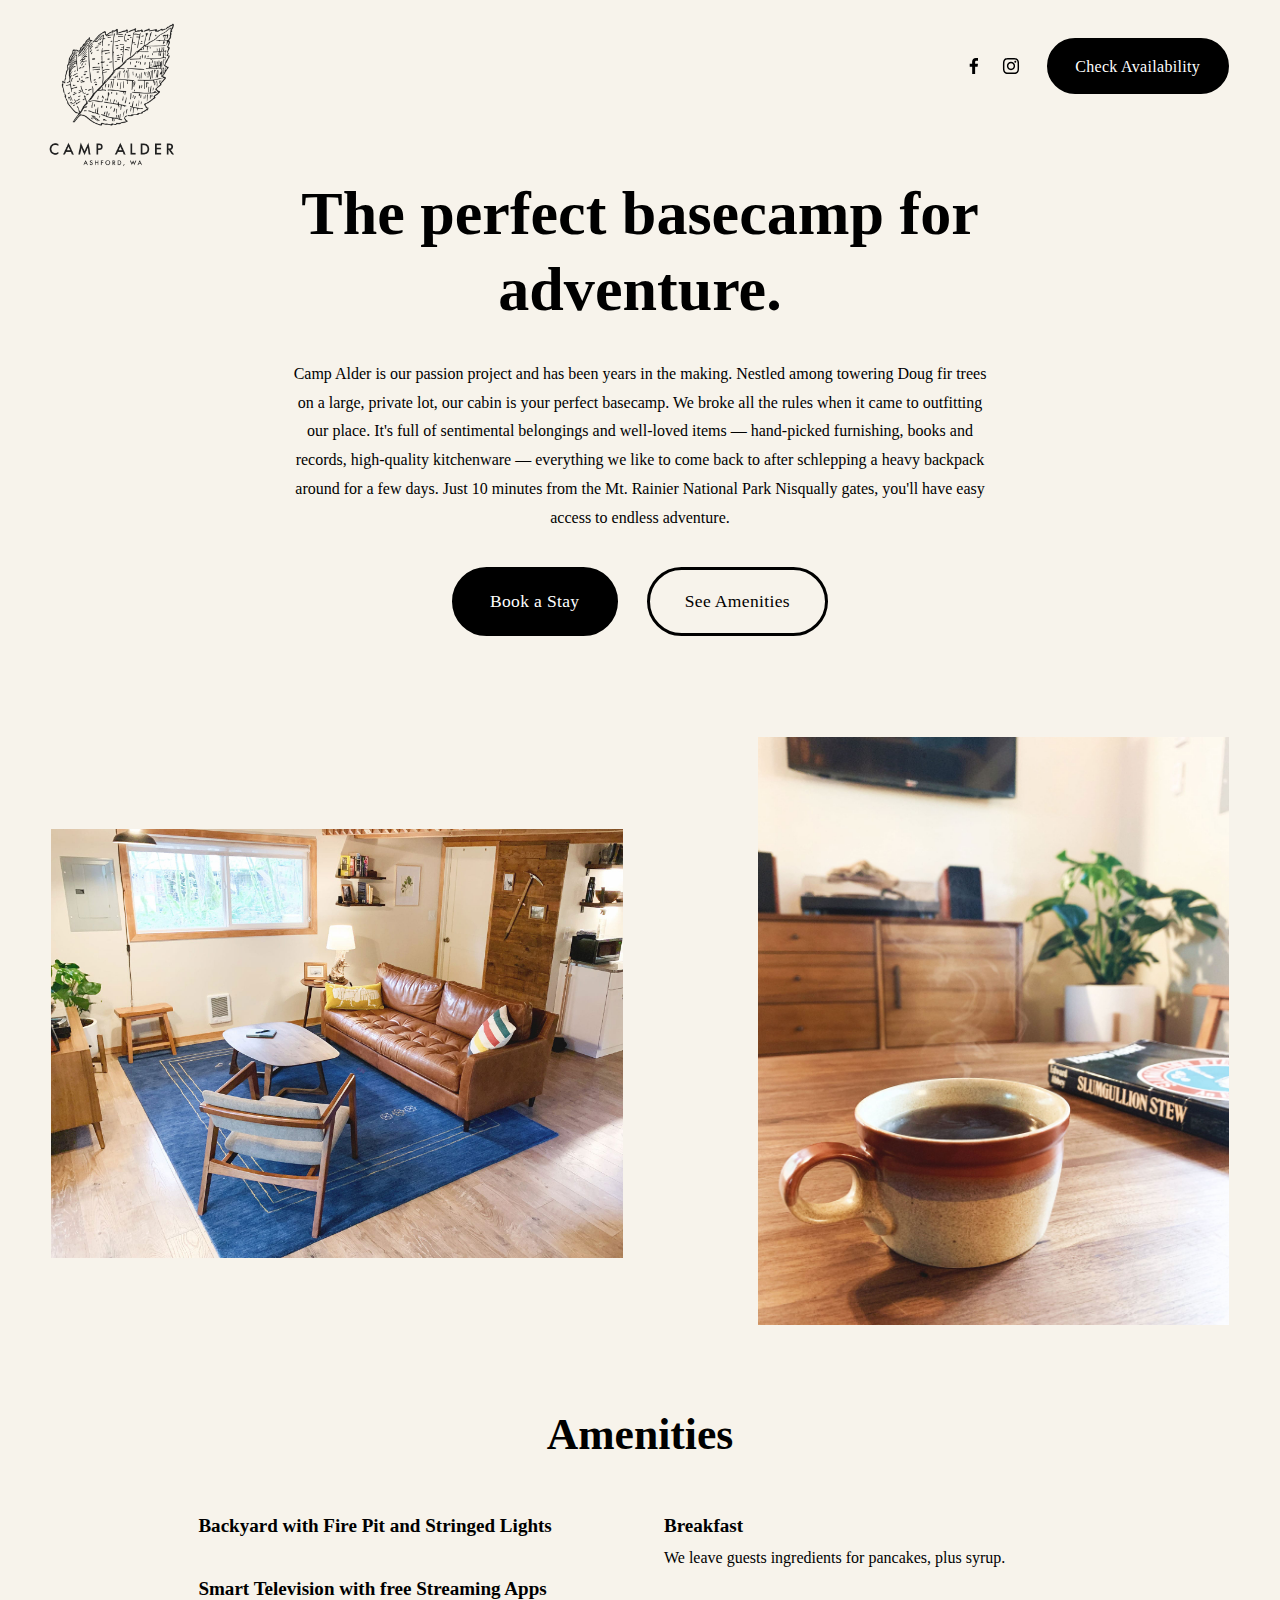
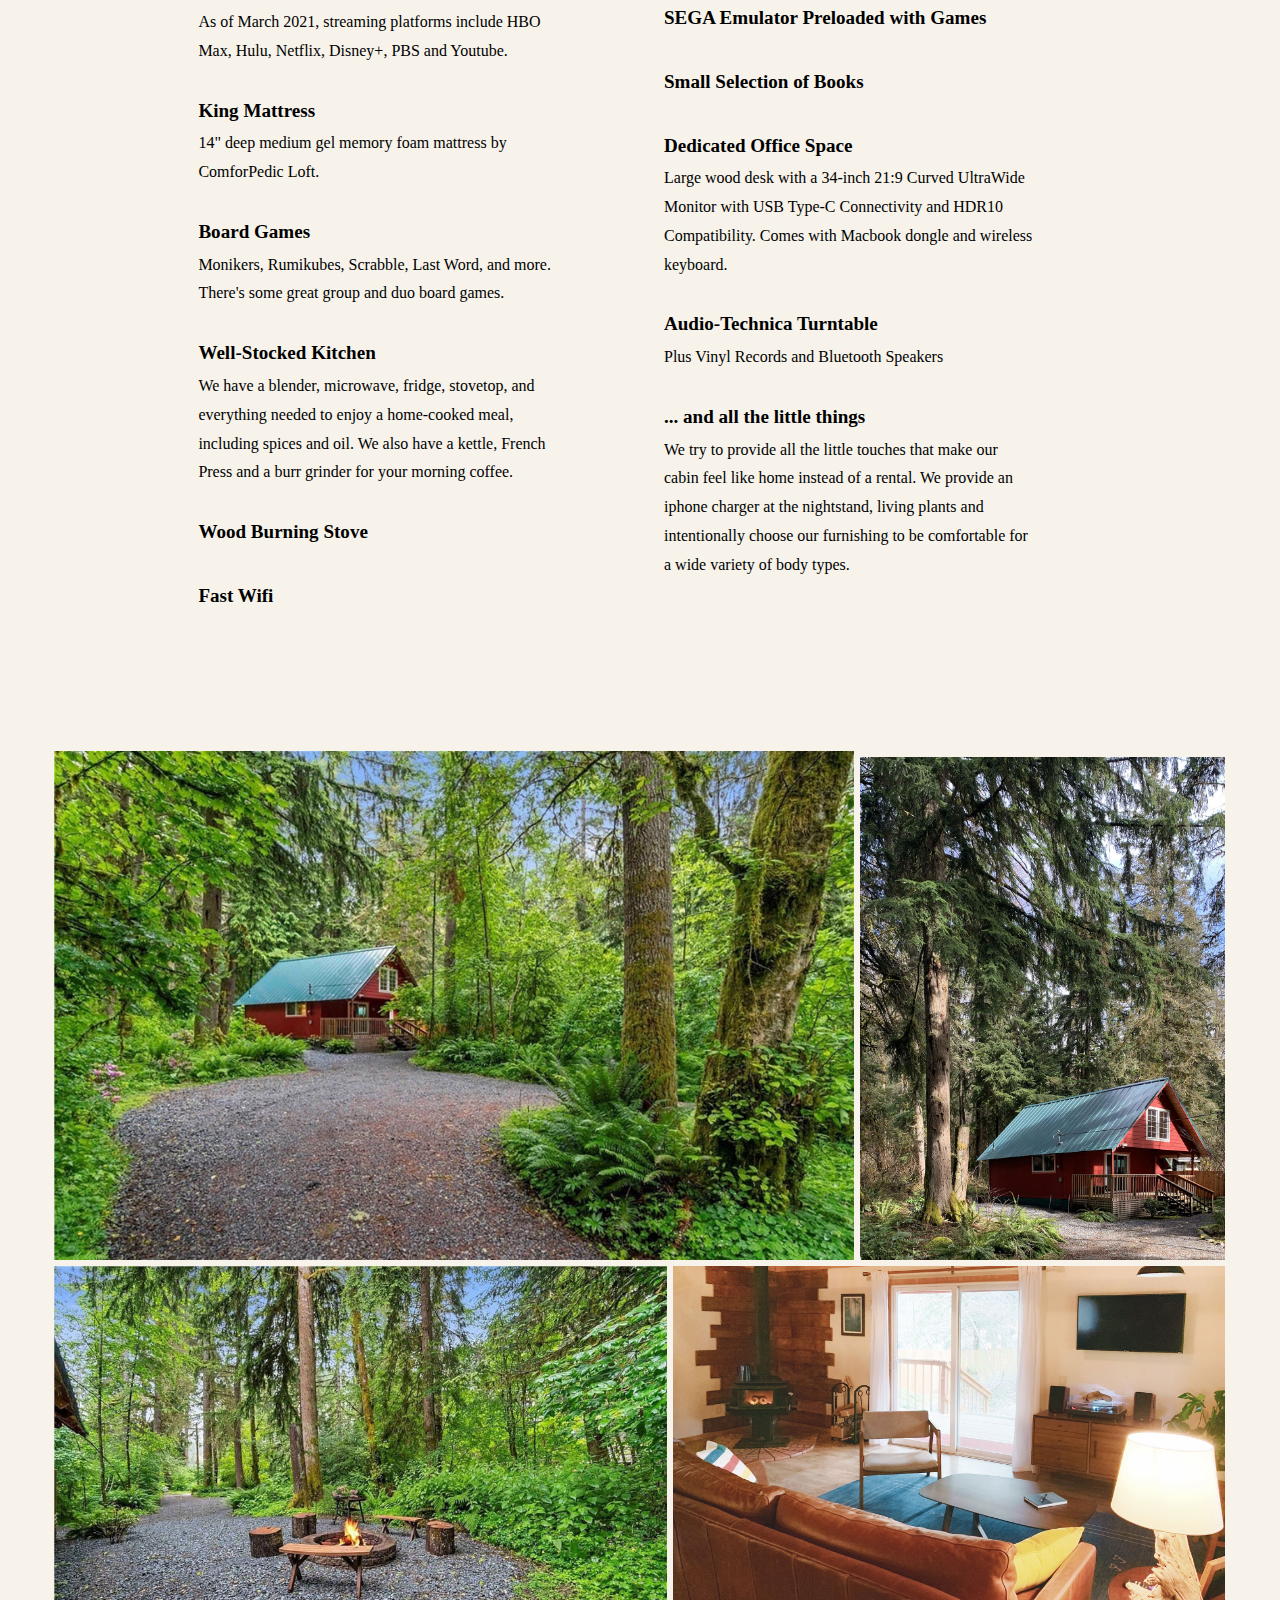
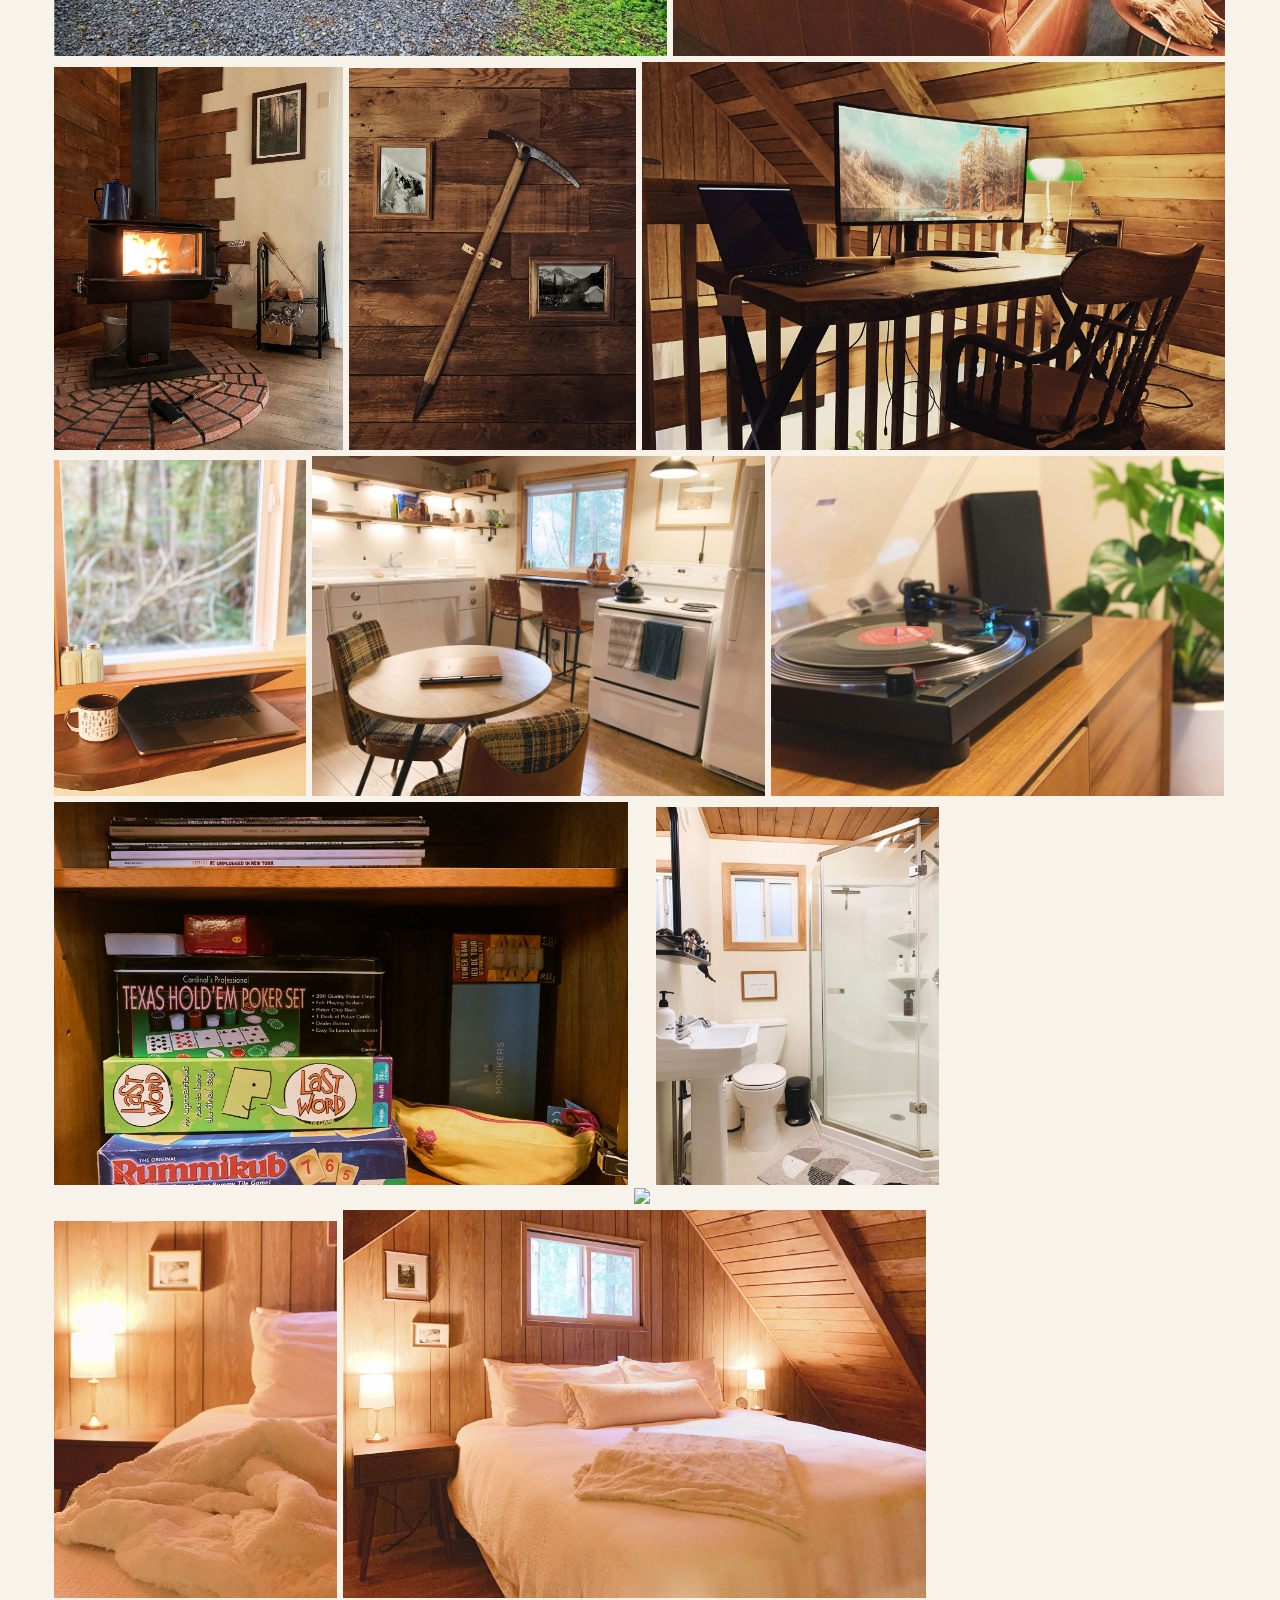
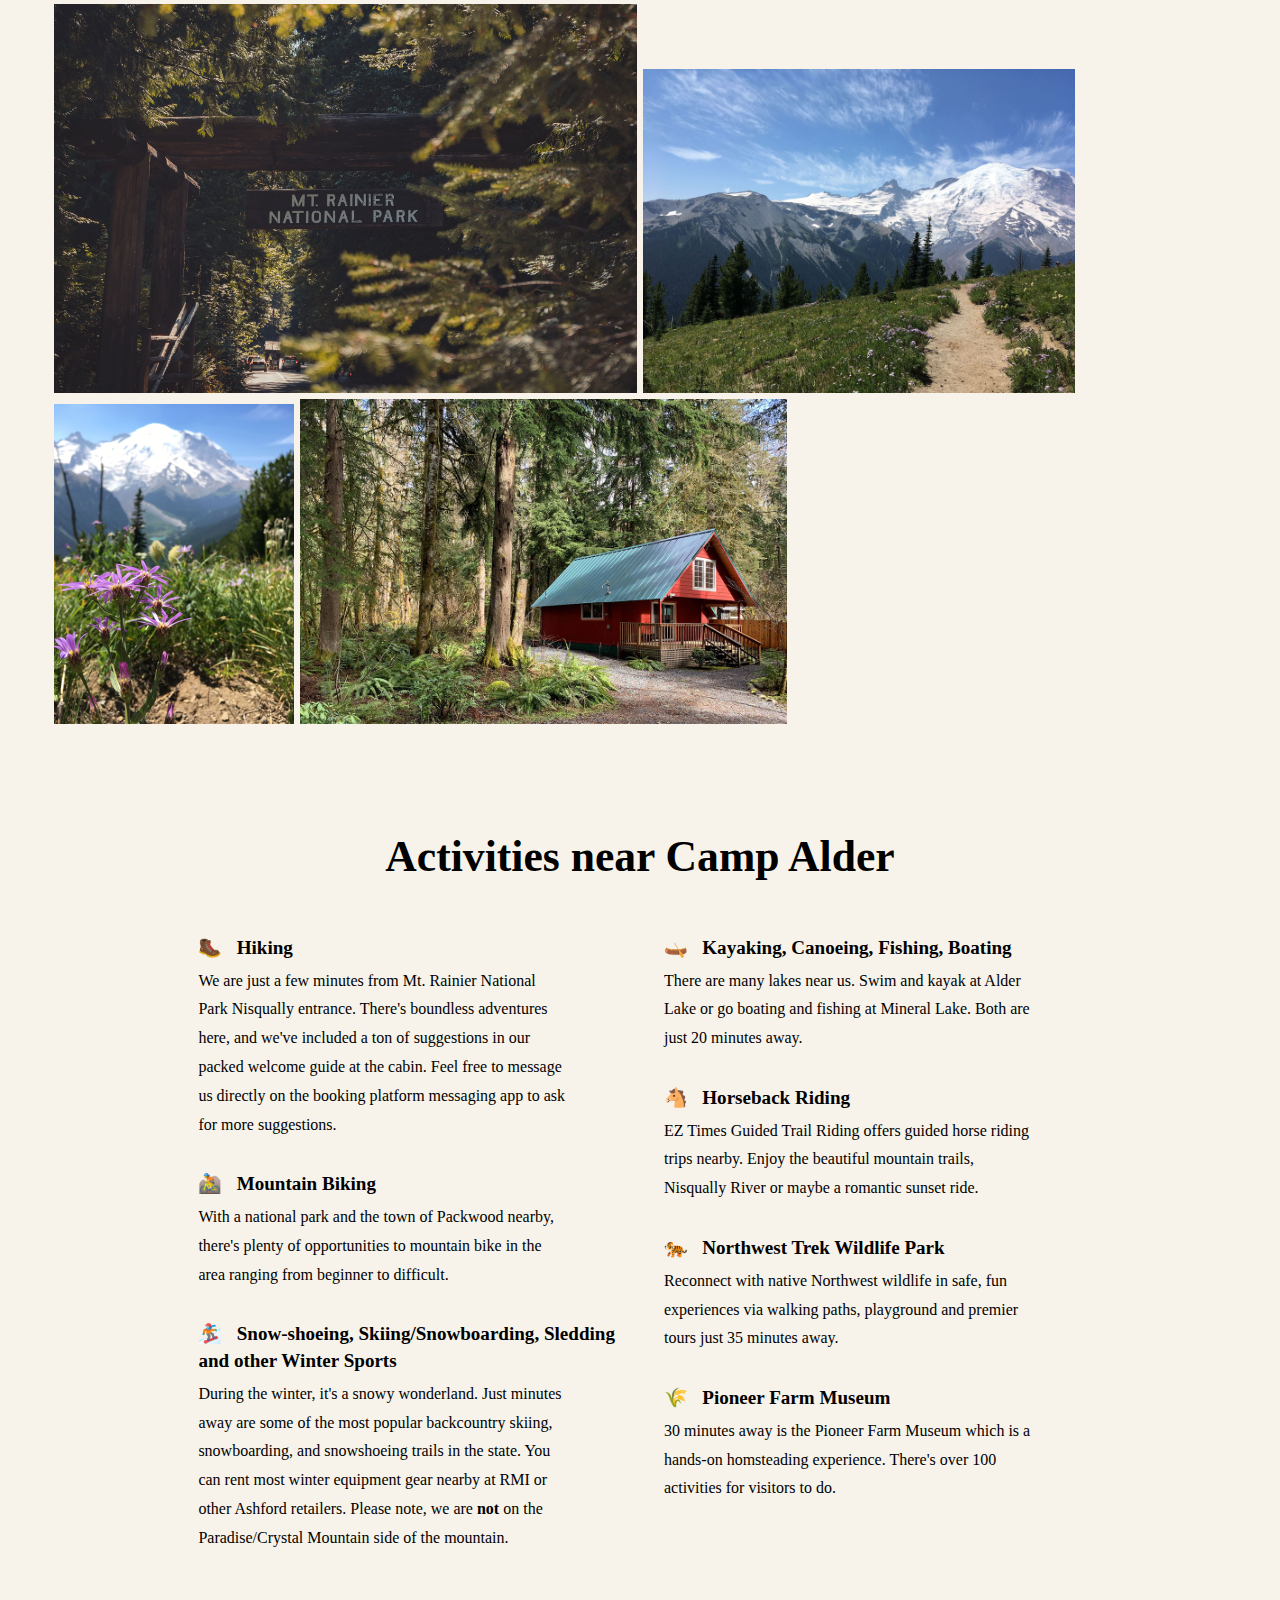
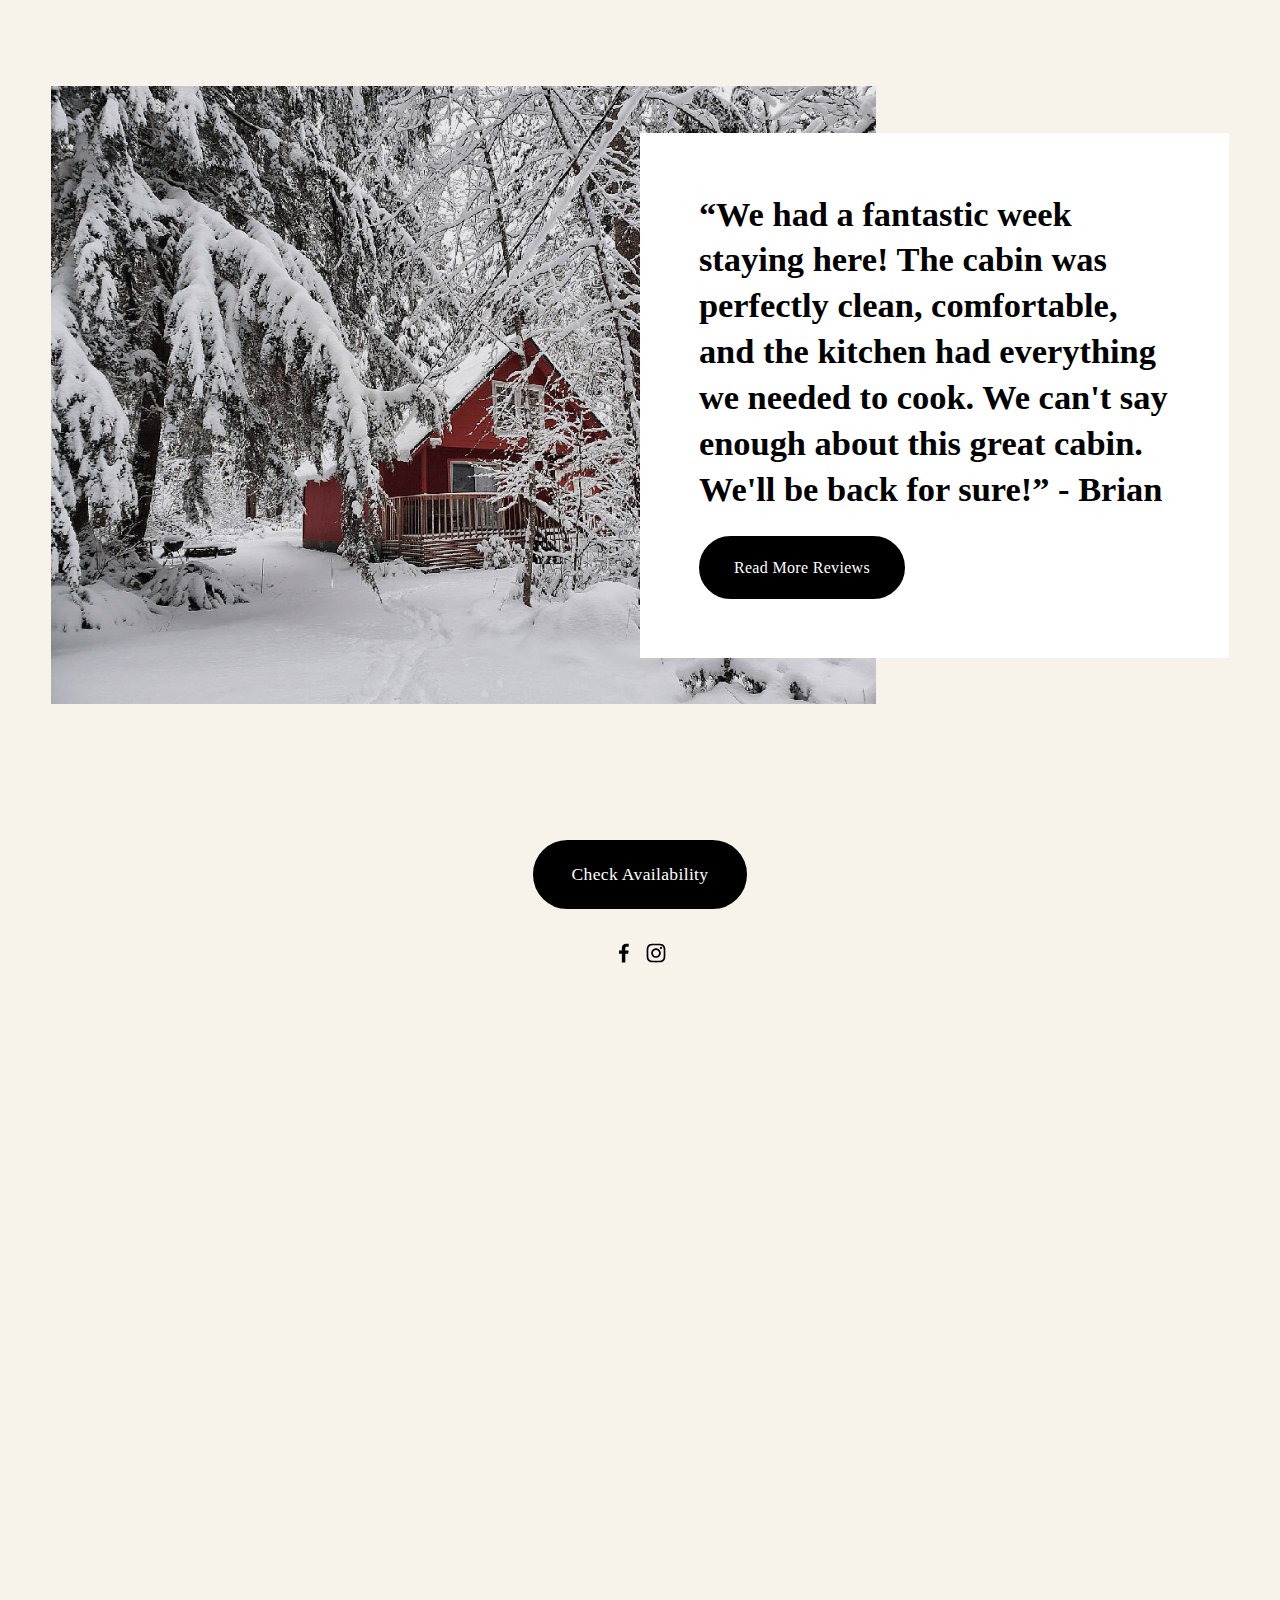
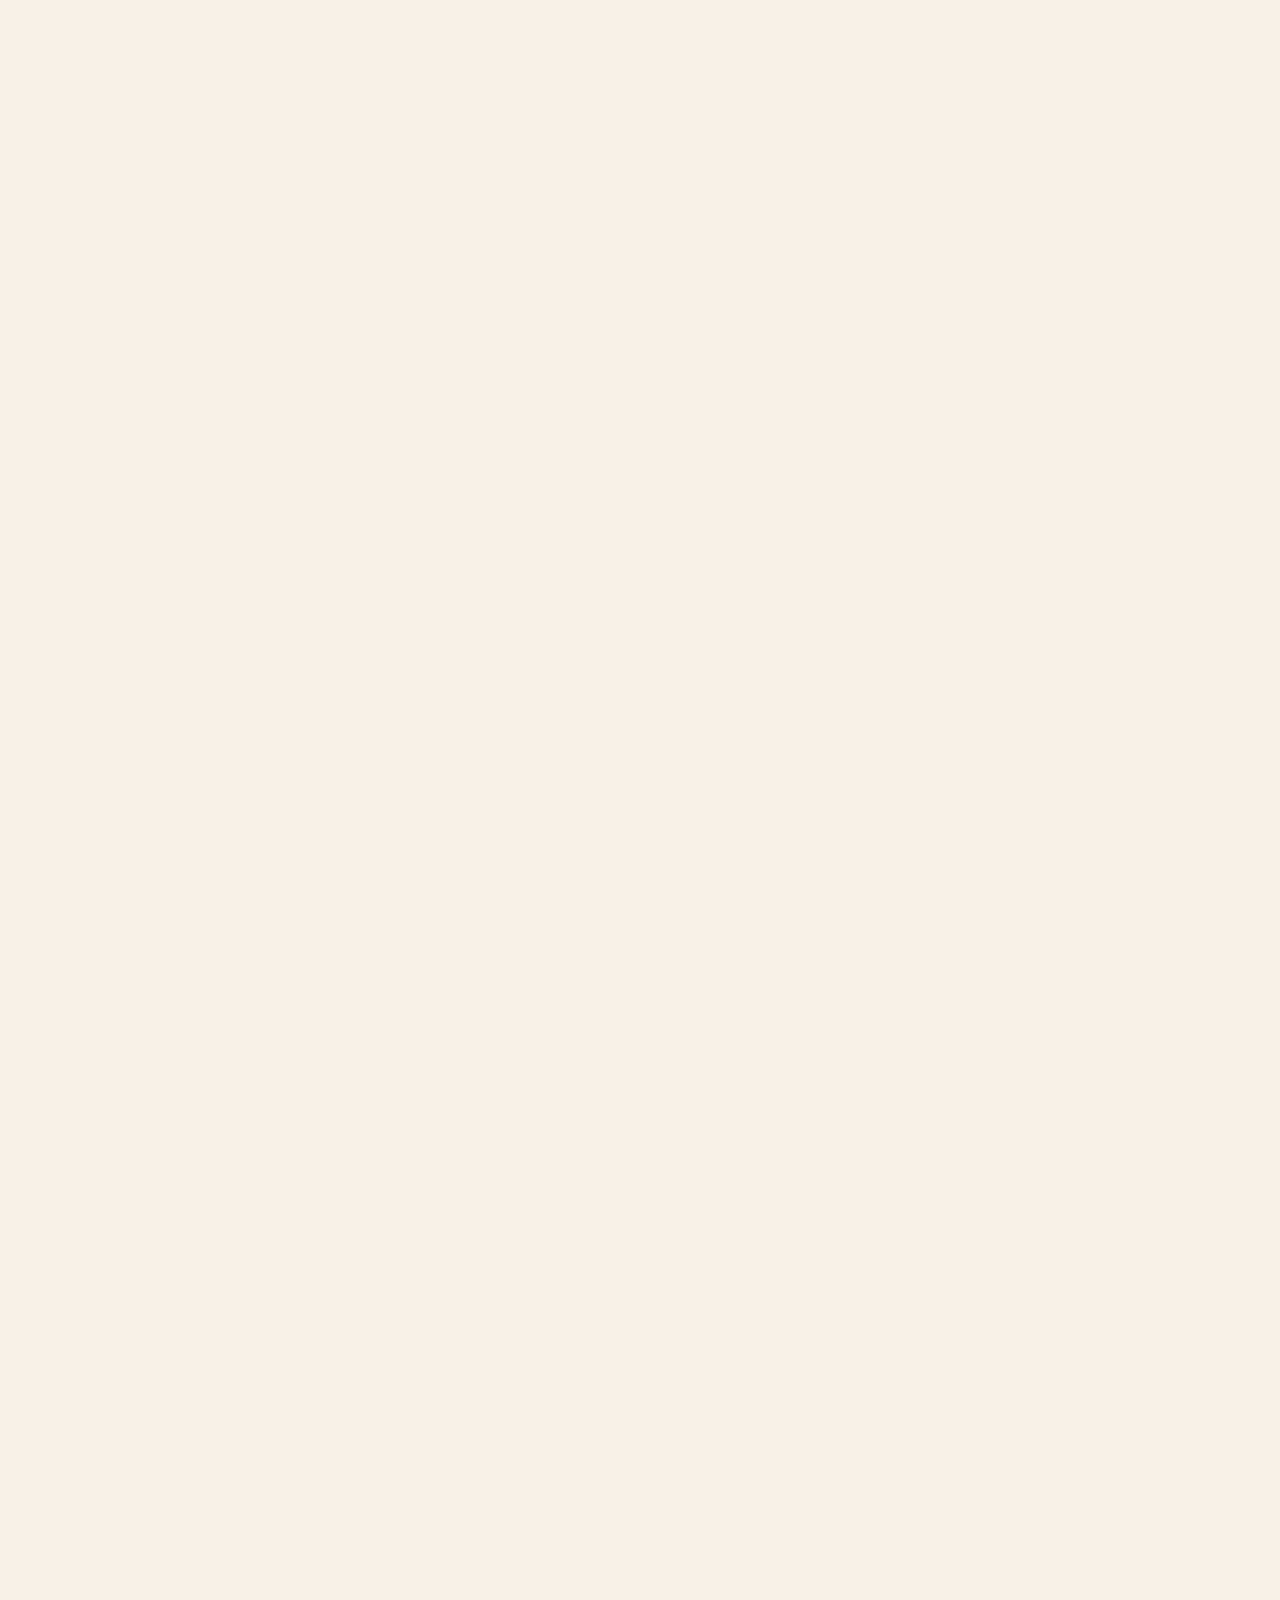
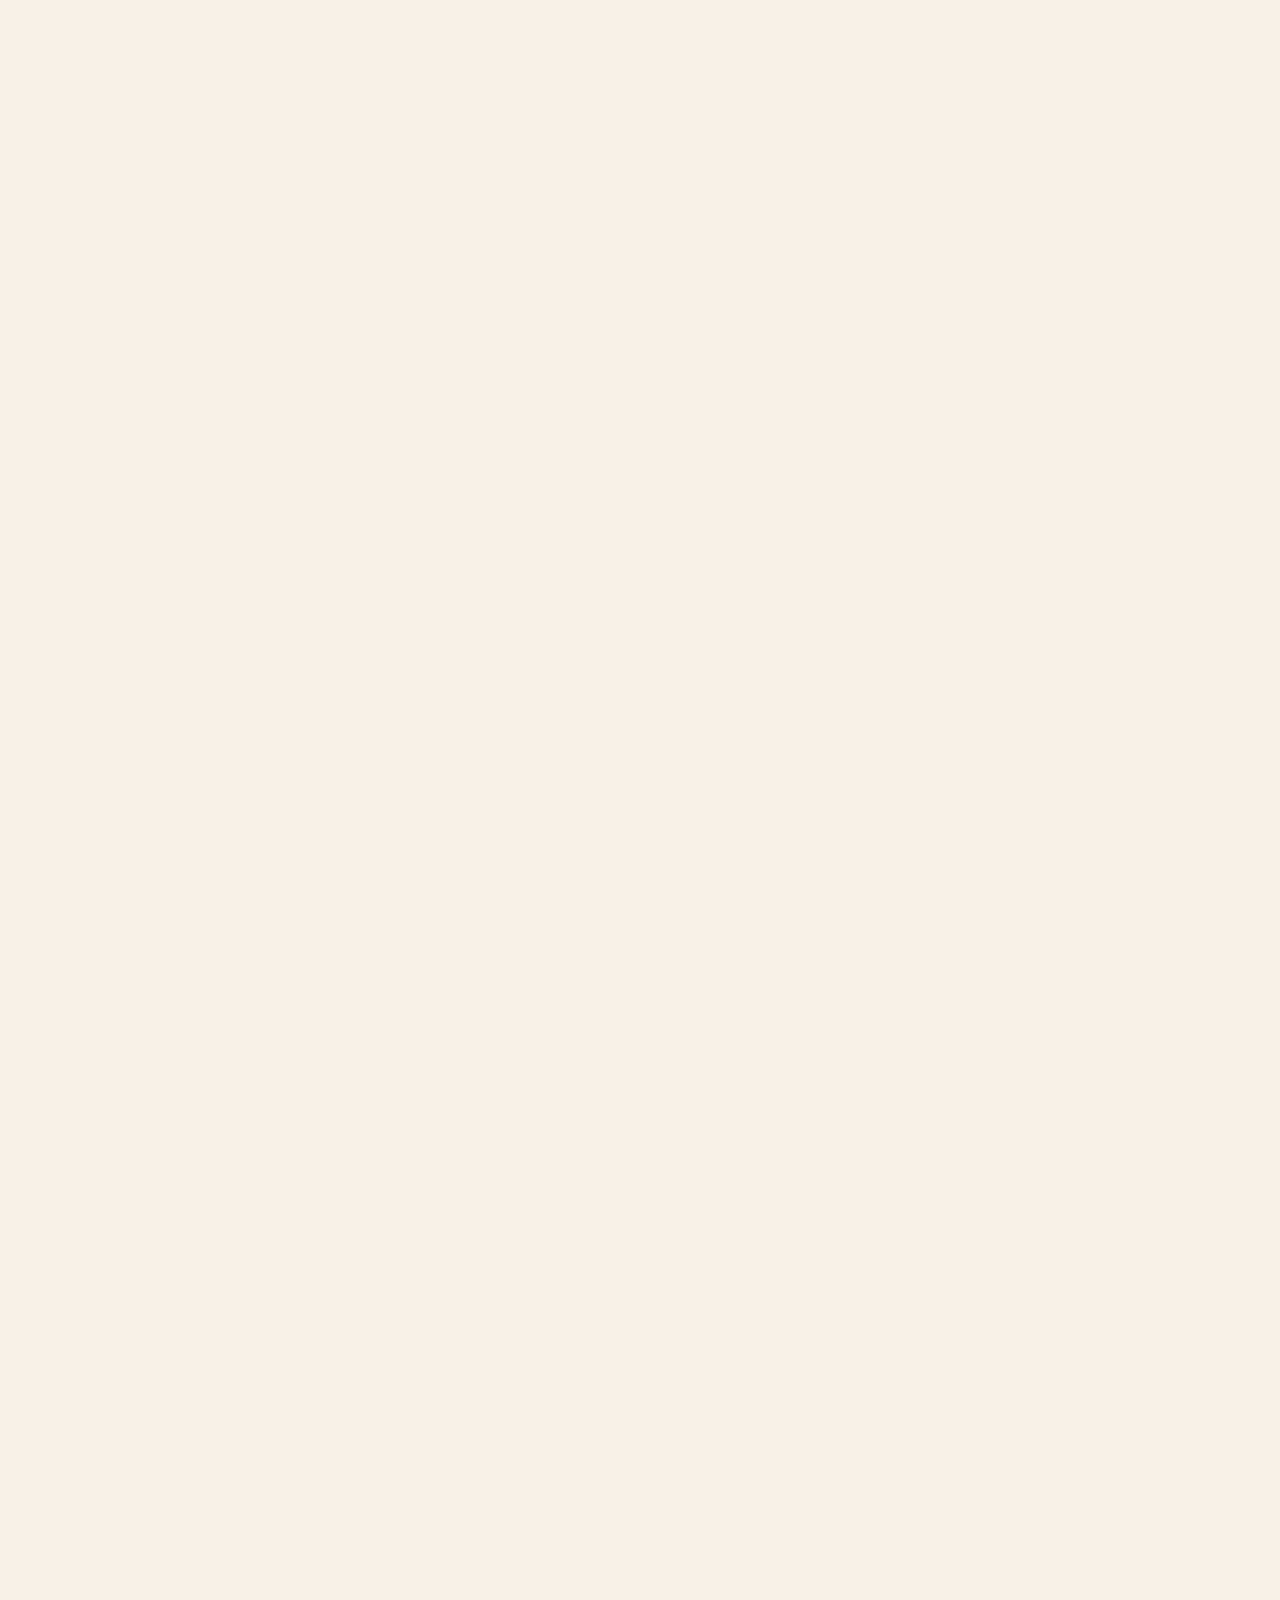
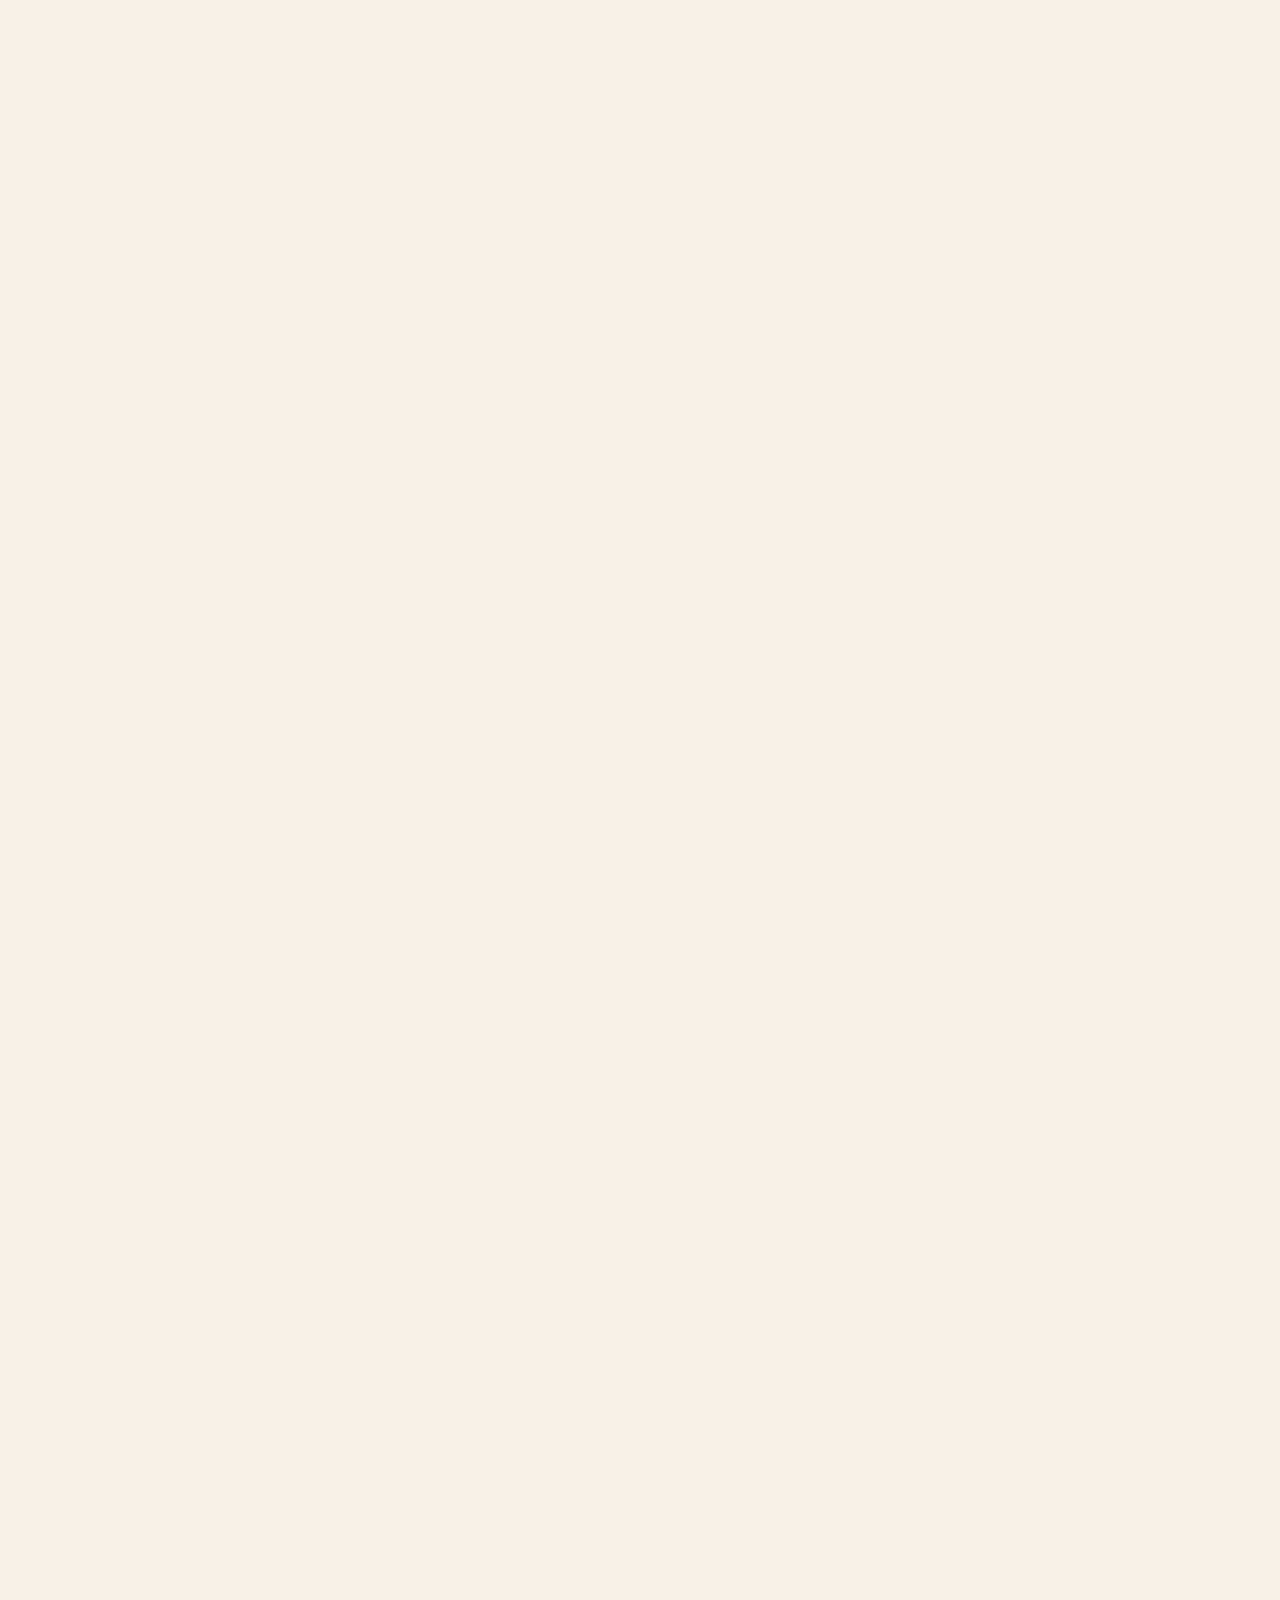
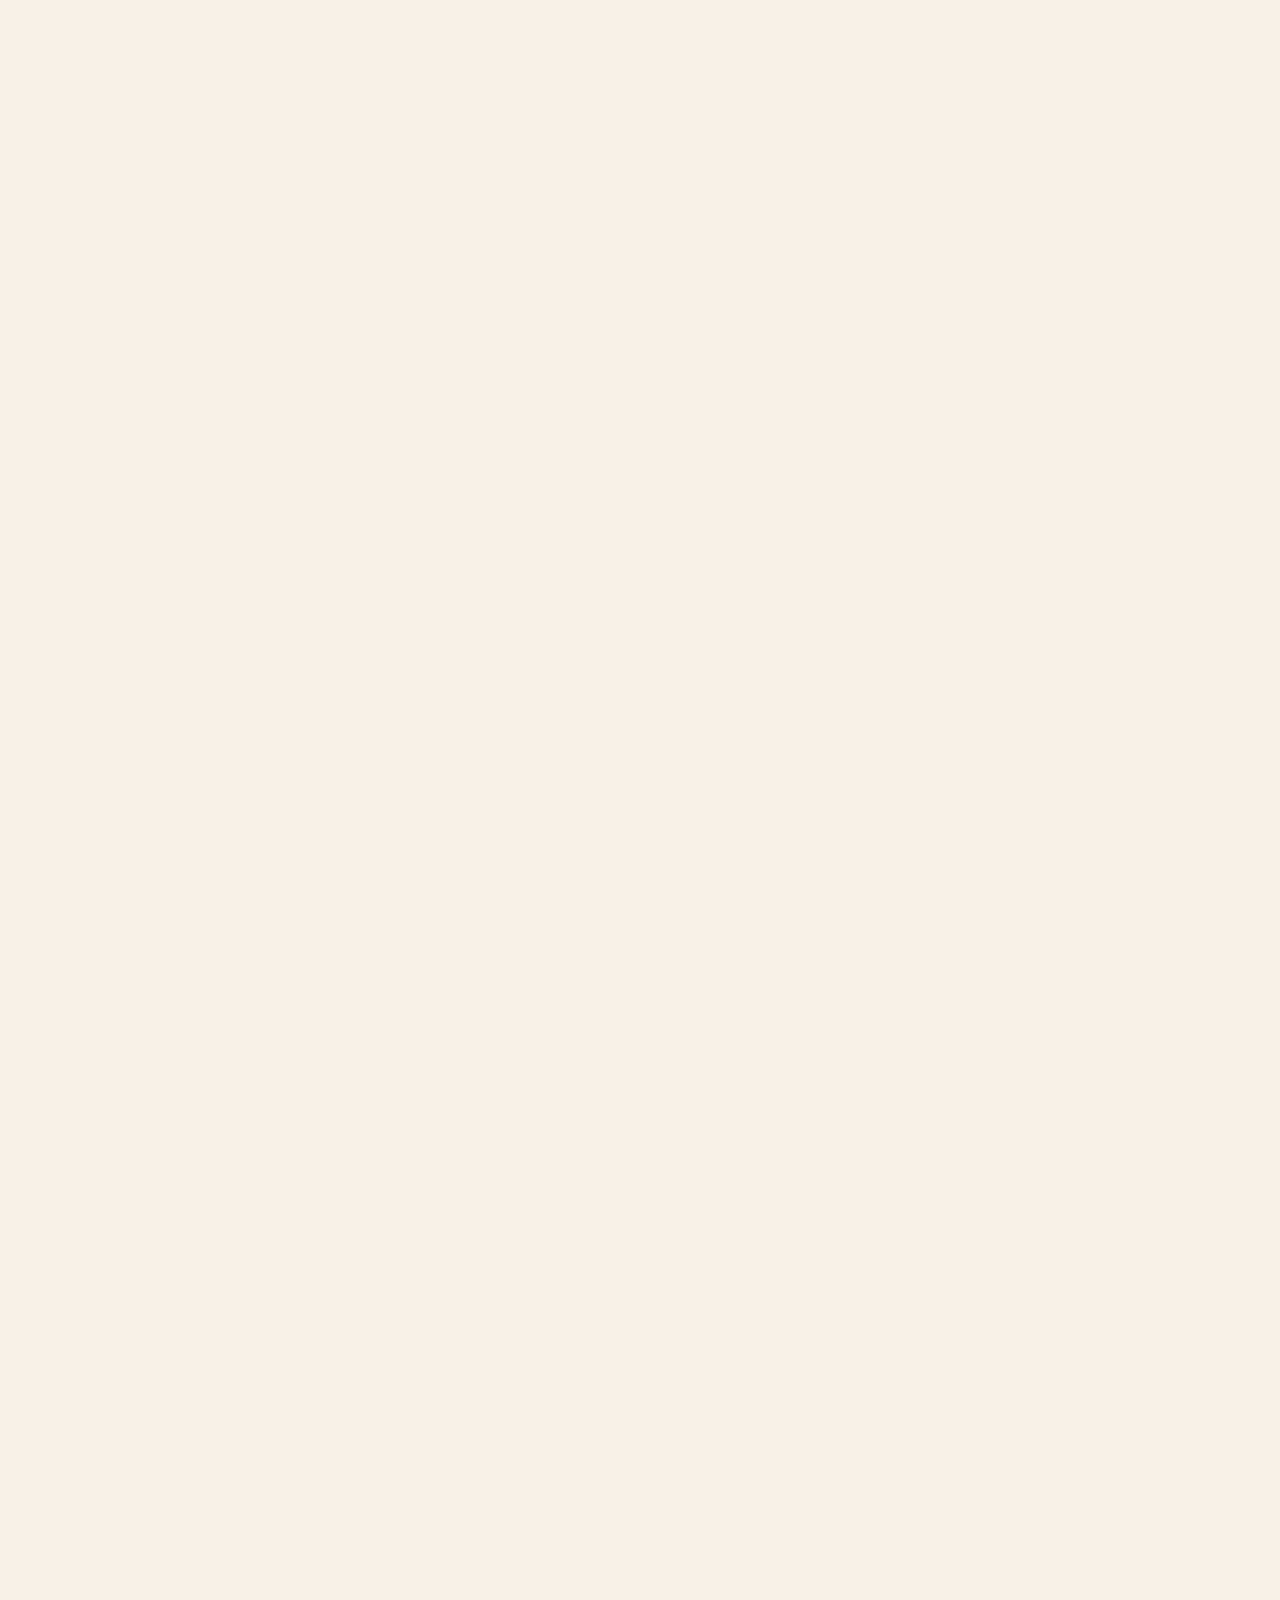
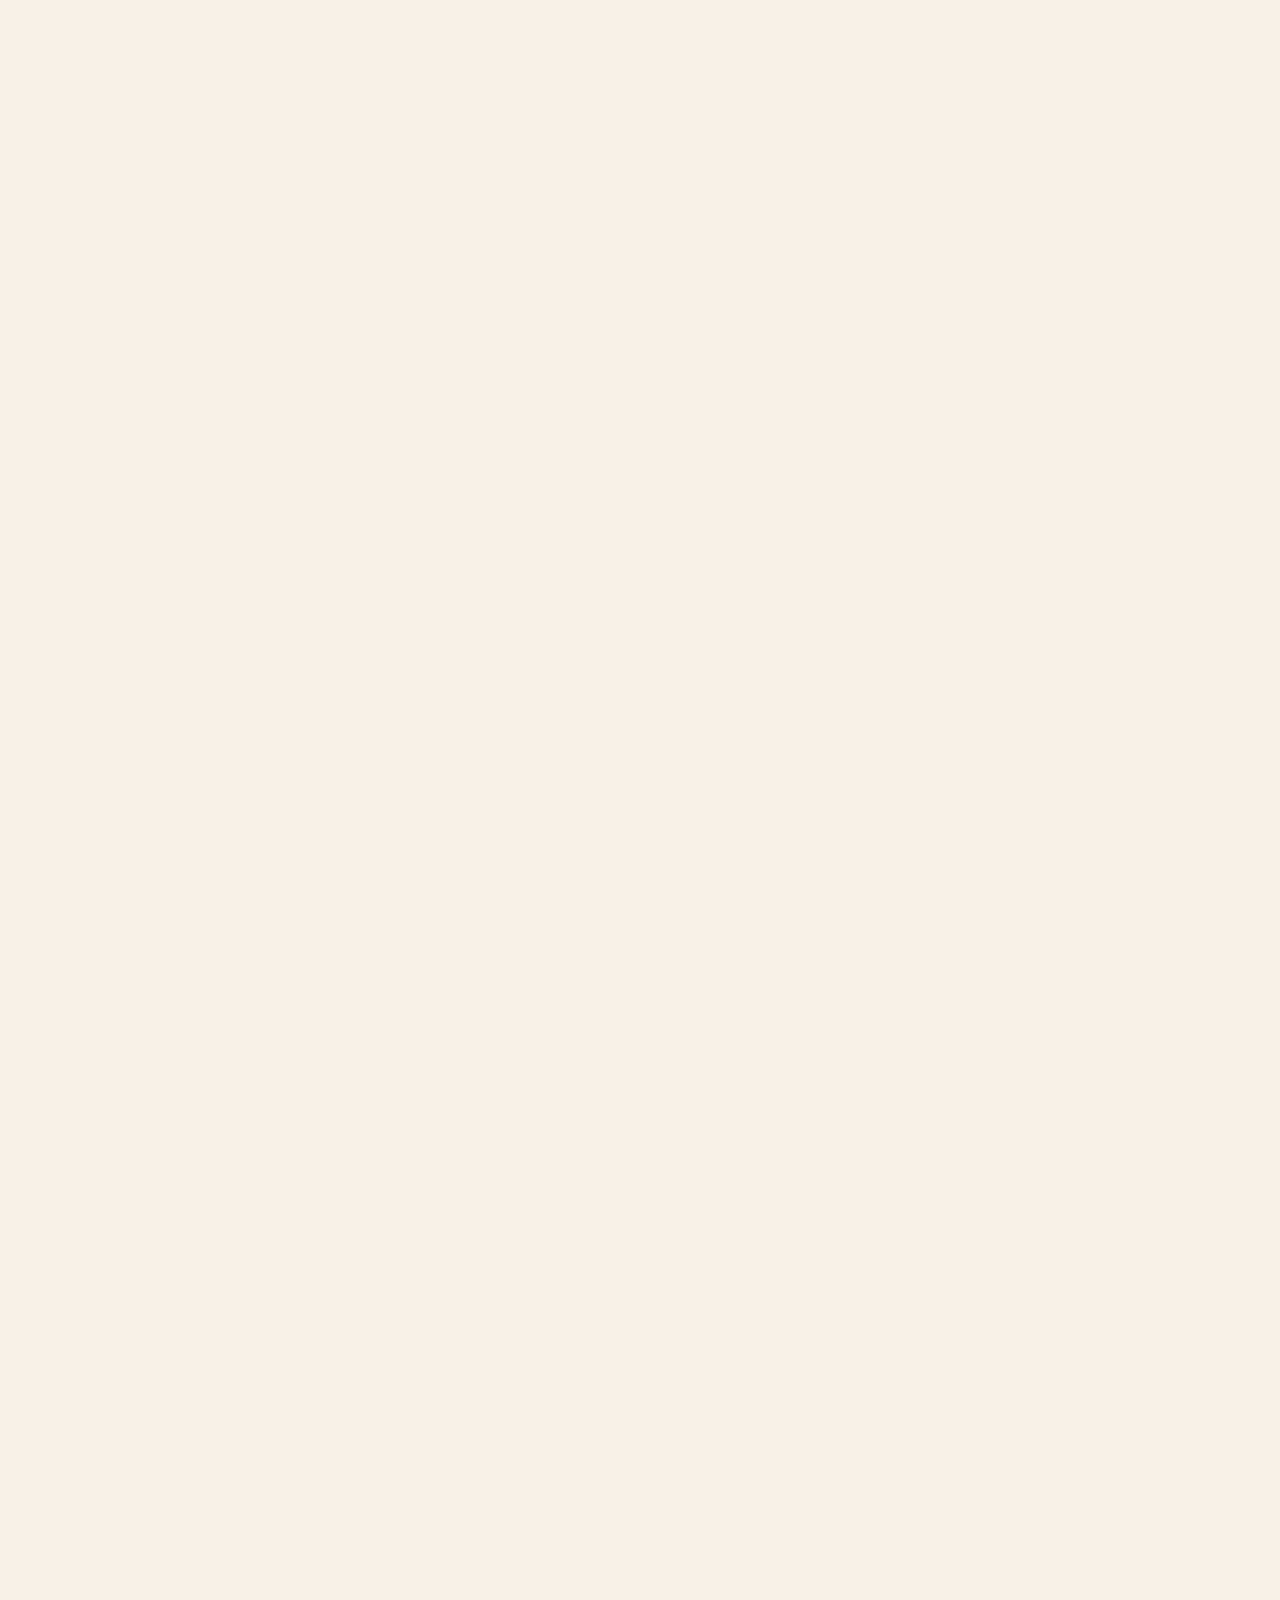
==== commit f51457fb: "Update index.html" ====
--- a/index.html
+++ b/index.html
@@ -1 +1 @@
-<!DOCTYPE html><html><head style=""><meta http-equiv="Content-Type" content="text/html; charset=UTF-8"><meta http-equiv="X-UA-Compatible" content="IE=edge,chrome=1"><meta name="viewport" content="width=device-width, initial-scale=1"><title>Camp Alder | Mt. Rainier Cabin</title><link rel="apple-touch-icon" sizes="180x180" href="./apple-touch-icon.png"><link rel="icon" type="image/png" sizes="32x32" href="./favicon-32x32.png"><link rel="icon" type="image/png" sizes="16x16" href="./favicon-16x16.png"><link rel="manifest" href="./site.webmanifest"><link rel="canonical" href="https://campalder.com"><meta property="og:site_name" content="Camp Alder | Mt. Rainier Cabin"><meta property="og:title" content="Camp Alder | Mt. Rainier Cabin"><meta property="og:url" content="https://campalder.com"><meta property="og:type" content="website"><meta itemprop="name" content="Camp Alder | Mt. Rainier Cabin"><meta itemprop="url" content="https://campalder.com"><meta name="description" content="Camp Alder is a modern cabin located just minutes away from Mt. Rainier National Park Nisqually Entrance in Ashford, WA. It's the perfect basecamp for your adventures in Washington."><script async src="https://www.googletagmanager.com/gtag/js?id=G-SBN2HVGP4K"></script><script>window.dataLayer=window.dataLayer || []; function gtag(){dataLayer.push(arguments);}gtag('js', new Date()); gtag('config', 'G-SBN2HVGP4K');</script><style type="text/css">@font-face{font-family: aktiv-grotesk;src: url(https://use.typekit.net/af/ab3e12/000000000000000077359d4f/30/l?subset_id=2&fvd=n4&v=3) format("woff2"), url(https://use.typekit.net/af/ab3e12/000000000000000077359d4f/30/d?subset_id=2&fvd=n4&v=3) format("woff"), url(https://use.typekit.net/af/ab3e12/000000000000000077359d4f/30/a?subset_id=2&fvd=n4&v=3) format("opentype");font-weight: 400;font-style: normal;font-display: auto}@font-face{font-family: aktiv-grotesk;src: url(https://use.typekit.net/af/c11a71/000000000000000077359d5e/30/l?subset_id=2&fvd=n5&v=3) format("woff2"), url(https://use.typekit.net/af/c11a71/000000000000000077359d5e/30/d?subset_id=2&fvd=n5&v=3) format("woff"), url(https://use.typekit.net/af/c11a71/000000000000000077359d5e/30/a?subset_id=2&fvd=n5&v=3) format("opentype");font-weight: 500;font-style: normal;font-display: auto}@font-face{font-family: aktiv-grotesk;src: url(https://use.typekit.net/af/a798a9/000000000000000077359d55/30/l?subset_id=2&fvd=n7&v=3) format("woff2"), url(https://use.typekit.net/af/a798a9/000000000000000077359d55/30/d?subset_id=2&fvd=n7&v=3) format("woff"), url(https://use.typekit.net/af/a798a9/000000000000000077359d55/30/a?subset_id=2&fvd=n7&v=3) format("opentype");font-weight: 700;font-style: normal;font-display: auto}@font-face{font-family: aktiv-grotesk;src: url(https://use.typekit.net/af/951aca/000000000000000077359d51/30/l?subset_id=2&fvd=i4&v=3) format("woff2"), url(https://use.typekit.net/af/951aca/000000000000000077359d51/30/d?subset_id=2&fvd=i4&v=3) format("woff"), url(https://use.typekit.net/af/951aca/000000000000000077359d51/30/a?subset_id=2&fvd=i4&v=3) format("opentype");font-weight: 400;font-style: italic;font-display: auto}@font-face{font-family: aktiv-grotesk;src: url(https://use.typekit.net/af/8e3d9f/000000000000000077359d58/30/l?subset_id=2&fvd=i7&v=3) format("woff2"), url(https://use.typekit.net/af/8e3d9f/000000000000000077359d58/30/d?subset_id=2&fvd=i7&v=3) format("woff"), url(https://use.typekit.net/af/8e3d9f/000000000000000077359d58/30/a?subset_id=2&fvd=i7&v=3) format("opentype");font-weight: 700;font-style: italic;font-display: auto}</style><script type="text/javascript">try{Typekit.load();}catch(e){}</script><script type="application/ld+json">{"url":"https://campalder.com","name":"Camp Alder | Mt. Rainier Cabin","description":"","@context":"http://schema.org","@type":"WebSite"}</script><link rel="stylesheet" type="text/css" href="./site.css"></head><body id="collection-5ce6d52e971a180d32306a06" data-controller="SiteLoader, Flags" class="header-overlay-alignment-center header-width-full primary-button-style-solid primary-button-shape-pill image-block-poster-text-alignment-left image-block-card-content-position-center image-block-card-text-alignment-center image-block-overlap-content-position-center image-block-overlap-text-alignment-left image-block-collage-content-position-center image-block-collage-text-alignment-left image-block-stack-text-alignment-left hide-opentable-icons opentable-style-dark homepage mobile-style-available general-page" tabindex="-1" data-mobile-header-editing="true" data-menu-overlay-theme-switcher="true" data-controllers-bound="Flags" cz-shortcut-listen="true" data-animation-state="booted"><div id="siteWrapper" class="clearfix site-wrapper"><div class="floating-cart hidden" data-controller="FloatingCart" data-controllers-bound="FloatingCart"><a href="https://campalder.com" class="icon icon--stroke icon--cart sqs-custom-cart"> <span class="Cart-inner"> <svg class="icon icon--cart" viewBox="0 0 31 26"> <g class="svg-icon cart-icon--odd"> <circle stroke-miterlimit="10" cx="22.5" cy="21.5" r="1"></circle> <circle stroke-miterlimit="10" cx="9.5" cy="21.5" r="1"></circle> <path fill="none" stroke-miterlimit="10" d="M0,1.5h5c0.6,0,1.1,0.4,1.1,1l1.7,13 c0.1,0.5,0.6,1,1.1,1h15c0.5,0,1.2-0.4,1.4-0.9l3.3-8.1c0.2-0.5-0.1-0.9-0.6-0.9H12"></path> </g></svg><div class="icon-cart-quantity"> <span class="sqs-cart-quantity">0</span></div></span></a></div><header data-test="header" id="header" class="header theme-col--primary" data-controller="Header" data-current-styles="{&quot;layout&quot;: &quot;navRight&quot;, &quot;action&quot;:{&quot;href&quot;: &quot;/&quot;, &quot;buttonText&quot;: &quot;Check Availability&quot;, &quot;newWindow&quot;: false}, &quot;showSocial&quot;: true, &quot;menuOverlayAnimation&quot;: &quot;fade&quot;, &quot;cartStyle&quot;: &quot;cart&quot;, &quot;cartText&quot;: &quot;Cart&quot;, &quot;showButton&quot;: true, &quot;showCart&quot;: false, &quot;showAccountLogin&quot;: true, &quot;mobileOptions&quot;:{&quot;layout&quot;: &quot;logoLeftNavRight&quot;, &quot;menuIcon&quot;: &quot;doubleLineHamburger&quot;}, &quot;showPromotedElement&quot;: false}" data-section-id="header" data-header-theme="" data-menu-overlay-theme="" data-first-focusable-element="" tabindex="-1" data-controllers-bound="Header"> <img id="site-title" src="./campalder.png" data-animation-role="header-element"><div class="sqs-announcement-bar-dropzone"></div><div class="header-announcement-bar-wrapper"><div class="header-inner container--fluid header-mobile-layout-logo-left-nav-right header-layout-nav-right "><div class="header-background theme-bg--primary"></div><div class="header-display-desktop" data-content-field="site-title"><div class="header-title-nav-wrapper"><div class="header-nav"><div class="header-nav-wrapper"><nav class="header-nav-list"> </nav></div></div></div><div class="header-actions header-actions--right"><div class="header-actions-action header-actions-action--social"><a class="icon icon--fill" href="https://www.facebook.com/campalder/" target="_blank" aria-label="Facebook"><svg viewBox="23 23 64 64"><use xlink:href="#facebook-unauth-icon" width="110" height="110"></use></svg></a><a class="icon icon--fill" href="https://www.instagram.com/campalder/" target="_blank" aria-label="Instagram"><svg viewBox="23 23 64 64"><use xlink:href="#instagram-unauth-icon" width="110" height="110"></use></svg></a></div><div class="showOnMobile"></div><div class="showOnDesktop"></div><div class="header-actions-action header-actions-action--cta" data-animation-role="header-element"> <a class="btn btn--border theme-btn--primary-inverse" href="https://www.airbnb.com/rooms/48648521?s=67&unique_share_id=db197edd-c88e-4f68-92fd-6c1fde4f626a"> Check Availability </a></div></div></div><div class="header-display-mobile" data-content-field="site-title"><div class="header-title-nav-wrapper"><div class="header-nav"><div class="header-nav-wrapper"><nav class="header-nav-list"><div class="header-nav-item header-nav-item--collection"> <a href="https://www.airbnb.com/rooms/48648521?s=67&unique_share_id=db197edd-c88e-4f68-92fd-6c1fde4f626a" data-animation-role="header-element"> Book a Stay </a></div></nav></div></div></div><div class="header-actions header-actions--right"><div class="header-actions-action header-actions-action--social"><a class="icon icon--fill" href="https://www.facebook.com/campalder/" target="_blank" aria-label="Facebook"><svg viewBox="23 23 64 64"><use xlink:href="#facebook-unauth-icon" width="110" height="110"></use></svg></a><a class="icon icon--fill" href="https://www.instagram.com/campalder/" target="_blank" aria-label="Instagram"><svg viewBox="23 23 64 64"><use xlink:href="#instagram-unauth-icon" width="110" height="110"></use></svg></a></div><div class="showOnMobile"></div><div class="showOnDesktop"></div><div class="header-actions-action header-actions-action--cta" data-animation-role="header-element"> <a class="btn btn--border theme-btn--primary-inverse" href="https://www.airbnb.com/rooms/48648521?s=67&unique_share_id=db197edd-c88e-4f68-92fd-6c1fde4f626a"> Check Availability </a></div></div></div></div></div><div class="header-menu header-menu--folder-list " data-current-styles="{&quot;layout&quot;: &quot;navRight&quot;, &quot;action&quot;:{&quot;href&quot;: &quot;/&quot;, &quot;buttonText&quot;: &quot;Check Availability&quot;, &quot;newWindow&quot;: false}, &quot;showSocial&quot;: true, &quot;menuOverlayAnimation&quot;: &quot;fade&quot;, &quot;cartStyle&quot;: &quot;cart&quot;, &quot;cartText&quot;: &quot;Cart&quot;, &quot;showButton&quot;: true, &quot;showCart&quot;: false, &quot;showAccountLogin&quot;: true, &quot;mobileOptions&quot;:{&quot;layout&quot;: &quot;logoLeftNavRight&quot;, &quot;menuIcon&quot;: &quot;doubleLineHamburger&quot;}, &quot;showPromotedElement&quot;: false}" data-section-id="overlay-nav" data-show-account-login="true" data-test="header-menu" style="padding-top: 140.375px;"><div class="header-menu-bg theme-bg--primary"></div><div class="header-menu-nav"><nav class="header-menu-nav-list"><div data-folder="root" class="header-menu-nav-folder header-menu-nav-folder--active"><div class="header-menu-nav-folder-content"><div class="container header-menu-nav-item header-menu-nav-item--collection"> <a href="https://campalder.com"> Our Story </a></div><div class="container header-menu-nav-item header-menu-nav-item--collection"> <a href="https://campalder.comp"> Press </a></div><div class="container header-menu-nav-item header-menu-nav-item--collection"> <a href="https://campalder.com"> Locations </a></div></div><div class="header-menu-actions"><div class="header-menu-actions-action header-menu-actions-action--social"><a class="icon icon--lg icon--fill" href="https://www.facebook.com/campalder/" target="_blank" aria-label="Facebook"><svg viewBox="23 23 64 64"><use xlink:href="#facebook-unauth-icon" width="110" height="110"></use></svg></a></div><div class="header-menu-actions-action header-menu-actions-action--social"><a class="icon icon--lg icon--fill" href="https://www.instagram.com/campalder/" target="_blank" aria-label="Instagram"><svg viewBox="23 23 64 64"><use xlink:href="#instagram-unauth-icon" width="110" height="110"></use></svg></a></div></div><div class="header-menu-cta"> <a class="theme-btn--primary btn" href="https://www.airbnb.com/rooms/48648521?s=67&unique_share_id=849d3fc3-227b-46e2-916a-2e4719f51526"> Check Availability </a></div></div></nav></div></div></header><main id="page" class="container" role="main"><article class="sections" data-page-sections="5ce6d52e971a180d32306a09" id="sections"><section data-test="page-section" data-section-theme="" class="page-section layout-engine-section background-width--full-bleed section-height--medium content-width--narrow horizontal-alignment--center vertical-alignment--middle section-match-padding-top section-match-padding-bottom" data-section-id="5ce6db120d929720c96ee729" data-controller="SectionWrapperController, MagicPaddingController" data-current-styles="{&quot;imageOverlayOpacity&quot;: 0.15, &quot;backgroundWidth&quot;: &quot;background-width--full-bleed&quot;, &quot;sectionHeight&quot;: &quot;section-height--medium&quot;, &quot;customSectionHeight&quot;: 45, &quot;horizontalAlignment&quot;: &quot;horizontal-alignment--center&quot;, &quot;verticalAlignment&quot;: &quot;vertical-alignment--middle&quot;, &quot;contentWidth&quot;: &quot;content-width--narrow&quot;, &quot;sectionAnimation&quot;: &quot;none&quot;, &quot;backgroundMode&quot;: &quot;image&quot;}" data-animation="none" data-controllers-bound="SectionWrapperController, MagicPaddingController" data-active="true"><div class="section-background"></div><div class="content-wrapper" style=" "><div class="content"><div class="sqs-layout sqs-grid-12 columns-12" data-type="page-section" id="page-section-5ce6db120d929720c96ee729"><div class="row sqs-row"><div class="col sqs-col-12 span-12"><div class="sqs-block html-block sqs-block-html" data-block-type="2" id="block-2767531063426c055b55"><div class="sqs-block-content"><h1 style="text-align:center;white-space:pre-wrap;">The perfect basecamp for adventure.</h1><p style="text-align:center;white-space:pre-wrap;" class=""><span class="shorten-sentence">Camp Alder is our passion project and has been years in the making. </span>Nestled among towering Doug fir trees on a large, private lot, our cabin is your perfect basecamp<span class="shorten-sentence">. We broke all the rules when it came to outfitting our place. It's full of sentimental belongings and well-loved items — hand-picked furnishing, books and records, high-quality kitchenware — everything we like to come back to after schlepping a heavy backpack around</span> for <span class="shorten-sentence">a few days. Just 10 minutes from the Mt. Rainier National Park Nisqually gates, you'll have easy access to </span>endless adventure.</p></div></div><div class="sqs-block button-block sqs-block-button" data-block-type="53" id="block-yui_3_17_2_1_1561642369809_9485"><div class="sqs-block-content" id="yui_3_17_2_1_1615939318587_169"><center> <span class="sqs-block-button-container--center" data-animation-role="button" data-alignment="center" data-button-size="large" id="yui_3_17_2_1_1615939318587_168"><a href="https://www.airbnb.com/rooms/48648521?s=67&unique_share_id=db197edd-c88e-4f68-92fd-6c1fde4f626a" class="sqs-block-button-element--large sqs-block-button-element" data-initialized="true">Book a Stay</a></span><span class="shorten-sentence"> <span class="sqs-block-button-container--center" data-animation-role="button" data-alignment="center" data-button-size="large" id="yui_3_17_2_1_1615939318587_168"><a href="#amenities" class="sqs-block-button-element--large sqs-block-button-element alt-btn" data-initialized="true">See Amenities</a></span></span></center></div></div></div></div></div></div></div></section><section data-test="page-section" data-section-theme="" class="page-section layout-engine-section background-width--full-bleed section-height--small content-width--wide horizontal-alignment--center vertical-alignment--middle section-match-padding-bottom" data-section-id="5d128343e07ce10001dd3827" data-controller="SectionWrapperController, MagicPaddingController" data-current-styles="{&quot;imageOverlayOpacity&quot;: 0.15, &quot;backgroundWidth&quot;: &quot;background-width--full-bleed&quot;, &quot;sectionHeight&quot;: &quot;section-height--small&quot;, &quot;horizontalAlignment&quot;: &quot;horizontal-alignment--center&quot;, &quot;verticalAlignment&quot;: &quot;vertical-alignment--middle&quot;, &quot;contentWidth&quot;: &quot;content-width--wide&quot;, &quot;sectionAnimation&quot;: &quot;none&quot;, &quot;backgroundMode&quot;: &quot;image&quot;}" data-animation="none" data-controllers-bound="SectionWrapperController, MagicPaddingController" id="yui_3_17_2_1_1615939318587_111" data-active="true"><div class="section-background"></div><div class="content-wrapper" style=" " id="yui_3_17_2_1_1615939318587_110"><div class="content" id="yui_3_17_2_1_1615939318587_109"><div class="sqs-layout sqs-grid-12 columns-12" data-type="page-section" id="page-section-5d128343e07ce10001dd3827"><div class="row sqs-row" id="yui_3_17_2_1_1615939318587_108"><div class="col sqs-col-6 span-6" id="yui_3_17_2_1_1615939318587_107"><div class="sqs-block spacer-block sqs-block-spacer" data-aspect-ratio="5.105105105105105" data-block-type="21" id="block-yui_3_17_2_1_1561494394083_12988"><div class="sqs-block-content sqs-intrinsic" id="yui_3_17_2_1_1615939318587_181" style="padding-bottom: 5.10511%;">&nbsp;</div></div><div class="sqs-block image-block sqs-block-image sqs-text-ready" data-block-type="5" id="block-55f4da16b5ba4b917ddf"><div class="sqs-block-content" id="yui_3_17_2_1_1615939318587_106"><div class="image-block-outer-wrapper layout-caption-below design-layout-inline combination-animation-slide-up individual-animation-none individual-text-animation-none animation-loaded" data-test="image-block-inline-outer-wrapper" id="yui_3_17_2_1_1615939318587_105"><figure class=" sqs-block-image-figure intrinsic " style="max-width:1380px;" id="yui_3_17_2_1_1615939318587_104"><div style="padding-bottom: 75%; overflow: hidden;" class=" image-block-wrapper has-aspect-ratio " data-animation-role="image" data-animation-override="" id="yui_3_17_2_1_1615939318587_103"><noscript><img src="./living-h.jpg" alt="living-h.jpg"/></noscript><img class="thumb-image loaded" data-component-key="idv1.i.5d1283e224a8ce0001910d2a" data-src="./living-h.jpg" data-image="./living-h.jpg" data-image-dimensions="1380x1035" data-image-focal-point="0.5,0.5" data-load="false" data-image-id="5d1283e224a8ce0001910d2a" data-type="image" alt="living-h.jpg" data-image-resolution="750w" src="./living-h.jpg" style="left: -0.0491642%; top: 0%; width: 100.098%; height: 100%; position: absolute;"></div></figure></div></div></div></div><div class="col sqs-col-1 span-1"><div class="sqs-block spacer-block sqs-block-spacer sized vsize-1" data-block-type="21" id="block-85371abbffc9c6f8c9ab"><div class="sqs-block-content">&nbsp;</div></div></div><div class="col sqs-col-5 span-5" id="yui_3_17_2_1_1615939318587_130"><div class="sqs-block image-block sqs-block-image sqs-text-ready" data-block-type="5" id="block-913c072e9d82b2f793e0"><div class="sqs-block-content" id="yui_3_17_2_1_1615939318587_129"><div class="image-block-outer-wrapper layout-caption-below design-layout-inline combination-animation-slide-up individual-animation-none individual-text-animation-none animation-loaded" data-test="image-block-inline-outer-wrapper" id="yui_3_17_2_1_1615939318587_128"><figure class=" sqs-block-image-figure intrinsic " style="max-width:773px;" id="yui_3_17_2_1_1615939318587_127"><div style="padding-bottom: 124.968%; overflow: hidden;" class=" image-block-wrapper has-aspect-ratio " data-animation-role="image" data-animation-override="" id="yui_3_17_2_1_1615939318587_126"><noscript><img src="./tea.jpg" alt="tea.jpg"/></noscript><img class="thumb-image loaded" data-component-key="idv1.i.5d14c95a299d560001e6316b" data-src="./tea.jpg" data-image="./tea.jpg" data-image-dimensions="773x966" data-image-focal-point="0.5,0.5" data-load="false" data-image-id="5d14c95a299d560001e6316b" data-type="image" alt="tea.jpg" data-image-resolution="750w" src="./tea.jpg" style="left: -0.0308337%; top: 0%; width: 100.062%; height: 100%; position: absolute;"></div></figure></div></div></div></div></div></div></div></div></section><section id="amenities" data-test="page-section" data-section-theme="" class="page-section layout-engine-section background-width--full-bleed section-height--medium content-width--medium horizontal-alignment--center vertical-alignment--middle section-match-padding-top section-match-padding-bottom" data-section-id="5ce6dd10e79c706cf88c98e1" data-controller="SectionWrapperController, MagicPaddingController" data-current-styles="{&quot;imageOverlayOpacity&quot;: 0.15, &quot;backgroundWidth&quot;: &quot;background-width--full-bleed&quot;, &quot;sectionHeight&quot;: &quot;section-height--medium&quot;, &quot;horizontalAlignment&quot;: &quot;horizontal-alignment--center&quot;, &quot;verticalAlignment&quot;: &quot;vertical-alignment--middle&quot;, &quot;contentWidth&quot;: &quot;content-width--medium&quot;, &quot;sectionAnimation&quot;: &quot;none&quot;, &quot;backgroundMode&quot;: &quot;image&quot;}" data-animation="none" data-controllers-bound="SectionWrapperController, MagicPaddingController" data-active="true"><div class="section-background"></div><div class="content-wrapper" style=" "><div class="content"><div class="sqs-layout sqs-grid-12 columns-12" data-type="page-section" id="page-section-5ce6dd10e79c706cf88c98e1"><div class="row sqs-row"><div class="col sqs-col-12 span-12"><div class="sqs-block html-block sqs-block-html" data-block-type="2" id="block-278eea0eaca8cdaa0af7"><div class="sqs-block-content"><h2 style="text-align:center;white-space:pre-wrap;">Amenities</h2></div></div><div class="sqs-block menu-block sqs-block-menu" data-block-type="18" id="block-yui_3_17_2_1_1558633808268_6767"><div class="sqs-block-content"><div class="menu-wrapper menu-style-classic"><div class="menus menus--has-multiple"><div role="tabpanel" aria-label="Breakfast" class="menu js-menu menu-1-0bb20576-b1cb-46a2-bfbb-8acd553f3634" style="display: block"><div class="menu-section"><div class="menu-items"><div class="menu-item"><div class="menu-item-title">Backyard with Fire Pit and Stringed Lights</div><div class="menu-item-description"></div></div><div class="menu-item"><div class="menu-item-title">Smart Television with free Streaming Apps</div><div class="menu-item-description">As of March 2021, streaming platforms include HBO Max, Hulu, Netflix, Disney+, PBS and Youtube.</div></div><div class="menu-item"><div class="menu-item-title">King Mattress</div><div class="menu-item-description">14" deep medium gel memory foam mattress by ComforPedic Loft.</div></div><div class="menu-item"><div class="menu-item-title">Board Games</div><div class="menu-item-description">Monikers, Rumikubes, Scrabble, Last Word, and more. There's some great group and duo board games.</div></div><div class="menu-item"><div class="menu-item-title">Well-Stocked Kitchen</div><div class="menu-item-description">We have a blender, microwave, fridge, stovetop, and everything needed to enjoy a home-cooked meal, including spices and oil. We also have a kettle, French Press and a burr grinder for your morning coffee.</div></div><div class="menu-item"><div class="menu-item-title">Wood Burning Stove</div><div class="menu-item-description"></div></div><div class="menu-item"><div class="menu-item-title">Fast Wifi</div><div class="menu-item-description"></div></div><div class="menu-item"><div class="menu-item-title">Breakfast</div><div class="menu-item-description">We leave guests ingredients for pancakes, plus syrup.</div></div><div class="menu-item"><div class="menu-item-title">SEGA Emulator Preloaded with Games</div><div class="menu-item-description"></div></div><div class="menu-item"><div class="menu-item-title">Small Selection of Books</div><div class="menu-item-description"></div></div><div class="menu-item"><div class="menu-item-title">Dedicated Office Space</div><div class="menu-item-description">Large wood desk with a 34-inch 21:9 Curved UltraWide Monitor with USB Type-C Connectivity and HDR10 Compatibility. Comes with Macbook dongle and wireless keyboard.</div></div><div class="menu-item"><div class="menu-item-title">Audio-Technica Turntable</div><div class="menu-item-description">Plus Vinyl Records and Bluetooth Speakers</div></div><div class="menu-item"><div class="menu-item-title">... and all the little things</div><div class="menu-item-description">We try to provide all the little touches that make our cabin feel like home instead of a rental. We provide an iphone charger at the nightstand, living plants and intentionally choose our furnishing to be comfortable for a wide variety of body types.</div></div></div></div></div></div></div></div></div></div></div></div></div></div></div></div></div></div></section><section data-test="page-section" data-section-theme="" class="page-section layout-engine-section background-width--full-bleed section-height--medium content-width--narrow horizontal-alignment--center vertical-alignment--middle section-match-padding-top section-match-padding-bottom" data-section-id="5ce6db120d929720c96ee729" data-controller="SectionWrapperController, MagicPaddingController" data-current-styles="{&quot;imageOverlayOpacity&quot;: 0.15, &quot;backgroundWidth&quot;: &quot;background-width--full-bleed&quot;, &quot;sectionHeight&quot;: &quot;section-height--medium&quot;, &quot;customSectionHeight&quot;: 45, &quot;horizontalAlignment&quot;: &quot;horizontal-alignment--center&quot;, &quot;verticalAlignment&quot;: &quot;vertical-alignment--middle&quot;, &quot;contentWidth&quot;: &quot;content-width--narrow&quot;, &quot;sectionAnimation&quot;: &quot;none&quot;, &quot;backgroundMode&quot;: &quot;image&quot;}" data-animation="none" data-controllers-bound="SectionWrapperController, MagicPaddingController" data-active="true"><div class="content-wrapper" style=" "><div class="sqs-layout sqs-grid-12 columns-12" data-type="page-section" id="page-section-5ce6db120d929720c96ee729"><div class="row sqs-row"><div class="col sqs-col-12 span-12"><div class="sqs-block html-block sqs-block-html" data-block-type="2" id="block-2767531063426c055b55"><div class="sqs-block-content"><div id="gallery" class="gallery"> <img src="cabin2.jpg" alt="Camp Alder External View"/> <img src="exterior-vert.jpg" alt="Camp Alder External View"/> <img src="backyard.jpg" alt="Firepit at Camp Alder"/> <img src="tv-area-2.jpg" alt="Living Room at Camp Alder"/> <img src="fire.jpg" alt="Wood Stove at Camp Alder"/> <img src="axe.jpg" alt="Authentic Pickaxe with Historic Pictures at Camp Alder"/> <img src="office-h.jpg" alt="Dedicated Office Space at Camp Alder"/> <img src="laptop.jpg" alt="Kitchen Counter Space at Camp ALder"/> <img src="kitchen-h.jpg" alt="Kitchen at Camp Alder"/> <img src="turntable.jpg" alt="Audio-Technica Turntable at Camp Alder"/> <img src="games.jpg" alt="Games and Vinyl Records at Camp Alder"/> <img src="welcome.jpg" alt="Welcome Book at Camp Alder"/> <img src="bathroom.jpg" alt="Bathroom at Camp Alder"/> <img src="bedroom-detail.jpg" alt="Bedroom at Camp Alder"/> <img src="bedroom-h.jpg" alt="Bedroom at Camp Alder"/> <span class="shorten-sentence"><img src="ashlynn-murphy-credit-for-this-pic.jpg" alt="Camp Alder - a quiet, modern cabin near Mt. Rainier National Park Nisqually Entrance"/> <img src="stephanie-bergeron-credit-for-this-pic.jpg" alt="Camp Alder - a quiet, modern cabin near Mt. Rainier National Park Nisqually Entrance"/> <img src="stephanie-bergeron-credit-for-this-pic2.jpg" alt="Camp Alder - a quiet, modern cabin near Mt. Rainier National Park Nisqually Entrance"/></span><img src="exterior-4.jpg" alt="Camp Alder - a quiet, modern cabin near Mt. Rainier National Park Nisqually Entrance"/></div></div></div></div></div></div></div></section><section data-test="page-section" data-section-theme="" class="page-section layout-engine-section background-width--full-bleed section-height--medium content-width--medium horizontal-alignment--center vertical-alignment--middle section-match-padding-top section-match-padding-bottom" data-controller="SectionWrapperController, MagicPaddingController" data-current-styles="{&quot;imageOverlayOpacity&quot;: 0.15, &quot;backgroundWidth&quot;: &quot;background-width--full-bleed&quot;, &quot;sectionHeight&quot;: &quot;section-height--medium&quot;, &quot;horizontalAlignment&quot;: &quot;horizontal-alignment--center&quot;, &quot;verticalAlignment&quot;: &quot;vertical-alignment--middle&quot;, &quot;contentWidth&quot;: &quot;content-width--medium&quot;, &quot;sectionAnimation&quot;: &quot;none&quot;, &quot;backgroundMode&quot;: &quot;image&quot;}" data-animation="none" data-controllers-bound="SectionWrapperController, MagicPaddingController" data-active="true"><div class="section-background"></div><div class="content-wrapper" style=" "><div class="content"><div class="sqs-layout sqs-grid-12 columns-12" data-type="page-section"><div class="row sqs-row"><div class="col sqs-col-12 span-12"><div class="sqs-block html-block sqs-block-html" data-block-type="2"><div class="sqs-block-content"><h2 style="text-align:center;white-space:pre-wrap;">Activities near Camp Alder</h2></div></div><div class="sqs-block menu-block sqs-block-menu" data-block-type="18"><div class="sqs-block-content"><div class="menu-wrapper menu-style-classic"><div class="menus menus--has-multiple"><div role="tabpanel" aria-label="Breakfast" class="menu js-menu menu-1-0bb20576-b1cb-46a2-bfbb-8acd553f3634" style="display: block"><div class="menu-section"><div class="menu-items"><div class="menu-item"><div class="menu-item-title">🥾 &nbsp; Hiking</div><div class="menu-item-description">We are just a few minutes from Mt. Rainier National Park Nisqually entrance. There's boundless adventures here, and we've included a ton of suggestions in our packed welcome guide at the cabin. Feel free to message us directly on the booking platform messaging app to ask for more suggestions.</div></div><div class="menu-item"><div class="menu-item-title">🚵 &nbsp; Mountain Biking</div><div class="menu-item-description">With a national park and the town of Packwood nearby, there's plenty of opportunities to mountain bike in the area ranging from beginner to difficult.</div></div><div class="menu-item"><div class="menu-item-title">🏂 &nbsp; Snow-shoeing, Skiing/Snowboarding, Sledding and other Winter Sports</div><div class="menu-item-description">During the winter, it's a snowy wonderland. Just minutes away are some of the most popular backcountry skiing, snowboarding, and snowshoeing trails in the state. You can rent most winter equipment gear nearby at RMI or other Ashford retailers. Please note, we are <b>not</b> on the Paradise/Crystal Mountain side of the mountain.</div></div><div class="menu-item"><div class="menu-item-title">🛶 &nbsp; Kayaking, Canoeing, Fishing, Boating</div><div class="menu-item-description">There are many lakes near us. Swim and kayak at Alder Lake or go boating and fishing at Mineral Lake. Both are just 20 minutes away.</div></div><div class="menu-item"><div class="menu-item-title">🐴 &nbsp; Horseback Riding</div><div class="menu-item-description">EZ Times Guided Trail Riding offers guided horse riding trips nearby. Enjoy the beautiful mountain trails, Nisqually River or maybe a romantic sunset ride.</div></div><div class="menu-item"><div class="menu-item-title">🐅 &nbsp; Northwest Trek Wildlife Park</div><div class="menu-item-description">Reconnect with native Northwest wildlife in safe, fun experiences via walking paths, playground and premier tours just 35 minutes away.</div></div><div class="menu-item"><div class="menu-item-title">🌾 &nbsp; Pioneer Farm Museum</div><div class="menu-item-description">30 minutes away is the Pioneer Farm Museum which is a hands-on homsteading experience. There's over 100 activities for visitors to do.</div></div></div></div></div></div></div></div></div></div></div></div></div></div></div></div></div></div></section><section data-test="page-section" data-section-theme="" class="page-section layout-engine-section background-width--full-bleed section-height--medium content-width--wide horizontal-alignment--center vertical-alignment--middle section-match-padding-top section-match-padding-bottom" data-section-id="5d14c79b299d560001e61207" data-controller="SectionWrapperController, MagicPaddingController" data-current-styles="{&quot;imageOverlayOpacity&quot;: 0.15, &quot;backgroundWidth&quot;: &quot;background-width--full-bleed&quot;, &quot;sectionHeight&quot;: &quot;section-height--medium&quot;, &quot;horizontalAlignment&quot;: &quot;horizontal-alignment--center&quot;, &quot;verticalAlignment&quot;: &quot;vertical-alignment--middle&quot;, &quot;contentWidth&quot;: &quot;content-width--wide&quot;, &quot;sectionAnimation&quot;: &quot;none&quot;, &quot;backgroundMode&quot;: &quot;image&quot;}" data-animation="none" data-controllers-bound="SectionWrapperController, MagicPaddingController" id="yui_3_17_2_1_1615939318587_152" data-active="true"><div class="section-background"></div><div class="content-wrapper" style=" " id="yui_3_17_2_1_1615939318587_151"><div class="content" id="yui_3_17_2_1_1615939318587_150"><div class="sqs-layout sqs-grid-12 columns-12" data-type="page-section" id="page-section-5d14c79b299d560001e61207"><div class="row sqs-row" id="yui_3_17_2_1_1615939318587_149"><div class="col sqs-col-12 span-12" id="yui_3_17_2_1_1615939318587_148"><div class="sqs-block image-block sqs-block-image sqs-text-ready" data-block-type="5" id="block-94f57dadaa9cfb60d82f"><div class="sqs-block-content" id="yui_3_17_2_1_1615939318587_147"><figure class="sqs-block-image-figure image-block-outer-wrapper image-block-v2 design-layout-collage combination-animation-none individual-animation-none individual-text-animation-none image-position-left image-linked sqs-text-ready" data-scrolled="" data-test="image-block-v2-outer-wrapper" id="yui_3_17_2_1_1615939318587_146"><div class="intrinsic" id="yui_3_17_2_1_1615939318587_145"><div class=" image-inset content-fit " data-animation-role="image" data-description="" id="yui_3_17_2_1_1615939318587_144"><noscript><img src="./getaway.jpg" alt="“We had a fantastic week staying here! The cabin was perfectly clean, comfortable, and the kitchen had everything we needed to cook. We can't say enough about this great cabin. We'll be back for sure!” - Brian"/></noscript> <img data-component-key="idv1.i.5d14c80b6c751200014b0dd6" data-src="./cabin2.jpg" data-image="./getaway.jpg" data-image-dimensions="1600x1065" data-image-focal-point="0.5,0.5" alt="Our Cabin in Winter" class="loaded" data-image-resolution="1000w" src="./getaway.jpg" style="left: 0px; top: 0.173437px; width: 973px; height: 647.653px; position: absolute;" data-parent-ratio="1.5"><div class="image-overlay"></div></div></div><figcaption class="image-card-wrapper" data-width-ratio=""><div class="image-card sqs-dynamic-text-container"><div class="image-title-wrapper"><div class="image-title sqs-dynamic-text" data-width-percentage="36.7" style="font-size: 36.7%;"><h3 style="white-space:pre-wrap;">“We had a fantastic week staying here!<span class="shorten-sentence"> The cabin was perfectly clean, comfortable, and the kitchen had everything we needed to cook. We can't say enough about this great cabin. We'll be back for sure!</span>”<span class="shorten-sentence"> - Brian</span></h3></div></div><span class="shorten-sentence"><div class="image-button-wrapper"><div class="image-button sqs-dynamic-text" data-width-percentage="36.7" style="font-size: 36.7%;"><div class="image-button-inner"> <a href="https://www.airbnb.com/rooms/48648521?s=67&unique_share_id=db197edd-c88e-4f68-92fd-6c1fde4f626a">Read More<span class="shorten-sentence"> Reviews</span></a></div></div></div></span></div></figcaption></figure></div></div></div></div></div></div></div></section></article></main><script type="text/javascript">const firstSection=document.querySelector('.page-section');const header=document.querySelector('.header');const mobileOverlayNav=document.querySelector('.header-menu');const sectionBackground=firstSection ? firstSection.querySelector('.section-background') : null;const headerHeight=header ? header.getBoundingClientRect().height : 0;const firstSectionHasBackground=firstSection ? firstSection.className.indexOf('has-background') >=0 : false;const isFirstSectionInset=firstSection ? firstSection.className.indexOf('background-width--inset') >=0 : false;const isLayoutEngineSection=firstSection ? firstSection.className.indexOf('layout-engine-section') >=0 : false;if(firstSection){firstSection.style.paddingTop=headerHeight + 'px';}if(sectionBackground && isLayoutEngineSection){if(isFirstSectionInset){sectionBackground.style.top=headerHeight + 'px';}else{sectionBackground.style.top='';}}</script><footer class="sections" id="footer-sections" data-footer-sections=""><section data-test="page-section" data-section-theme="light" class="page-section layout-engine-section background-width--full-bleed section-height--small content-width--medium horizontal-alignment--center vertical-alignment--middle light" data-section-id="5ce6d521221cc800015f8446" data-controller="SectionWrapperController, MagicPaddingController" data-current-styles="{&quot;imageOverlayOpacity&quot;: 0.15, &quot;backgroundWidth&quot;: &quot;background-width--full-bleed&quot;, &quot;sectionHeight&quot;: &quot;section-height--small&quot;, &quot;customSectionHeight&quot;: 35, &quot;horizontalAlignment&quot;: &quot;horizontal-alignment--center&quot;, &quot;verticalAlignment&quot;: &quot;vertical-alignment--middle&quot;, &quot;contentWidth&quot;: &quot;content-width--medium&quot;, &quot;customContentWidth&quot;: 100, &quot;sectionTheme&quot;: &quot;light&quot;, &quot;sectionAnimation&quot;: &quot;none&quot;, &quot;backgroundMode&quot;: &quot;image&quot;}" data-animation="none" data-controllers-bound="SectionWrapperController, MagicPaddingController" data-active="true"><div class="section-background"></div><div class="content-wrapper" style=" "><div class="content"><div class="sqs-layout sqs-grid-12 columns-12" data-type="page-section" id="page-section-5ce6d521221cc800015f8446"><div class="row sqs-row"><div class="col sqs-col-12 span-12"><div class="sqs-block button-block sqs-block-button" data-block-type="53" id="block-yui_3_17_2_1_1561642212761_12145"><div class="sqs-block-content" id="yui_3_17_2_1_1615939318587_176"><div class="sqs-block-button-container--center" data-animation-role="button" data-alignment="center" data-button-size="large" id="yui_3_17_2_1_1615939318587_175"><a href="https://www.airbnb.com/rooms/48648521?s=67&unique_share_id=849d3fc3-227b-46e2-916a-2e4719f51526" class="sqs-block-button-element--large sqs-block-button-element" data-initialized="true">Check Availability</a></div></div></div><div class="sqs-block socialaccountlinks-v2-block sqs-block-socialaccountlinks-v2" data-block-type="54" id="block-yui_3_17_2_1_1558637902995_5158"><div class="sqs-block-content"><div class="sqs-svg-icon--outer social-icon-alignment-center social-icons-color- social-icons-size-small social-icons-style-regular "><nav class="sqs-svg-icon--list"><a href="https://www.facebook.com/campalder/" target="_blank" class="sqs-svg-icon--wrapper facebook-unauth" aria-label="Facebook"><div><svg class="sqs-svg-icon--social" viewBox="0 0 64 64"><use class="sqs-use--icon" xlink:href="#facebook-unauth-icon"></use><use class="sqs-use--mask" xlink:href="#facebook-unauth-mask"></use></svg></div></a><a href="https://www.instagram.com/campalder/" target="_blank" class="sqs-svg-icon--wrapper instagram-unauth" aria-label="Instagram"><div><svg class="sqs-svg-icon--social" viewBox="0 0 64 64"><use class="sqs-use--icon" xlink:href="#instagram-unauth-icon"></use><use class="sqs-use--mask" xlink:href="#instagram-unauth-mask"></use></svg></div></a></nav></div></div></div></div></div></div></div></div></section></footer></div><script type="text/javascript" data-sqs-type="imageloader-bootstrapper">(function(){if(window.ImageLoader){window.ImageLoader.bootstrap({}, document);}})();</script><svg xmlns="http://www.w3.org/2000/svg" version="1.1" style="display:none" data-usage="social-icons-svg"><symbol id="facebook-unauth-icon" viewBox="0 0 64 64"><path d="M34.1,47V33.3h4.6l0.7-5.3h-5.3v-3.4c0-1.5,0.4-2.6,2.6-2.6l2.8,0v-4.8c-0.5-0.1-2.2-0.2-4.1-0.2 c-4.1,0-6.9,2.5-6.9,7V28H24v5.3h4.6V47H34.1z"></path></symbol><symbol id="facebook-unauth-mask" viewBox="0 0 64 64"><path d="M0,0v64h64V0H0z M39.6,22l-2.8,0c-2.2,0-2.6,1.1-2.6,2.6V28h5.3l-0.7,5.3h-4.6V47h-5.5V33.3H24V28h4.6V24 c0-4.6,2.8-7,6.9-7c2,0,3.6,0.1,4.1,0.2V22z"></path></symbol><symbol id="instagram-unauth-icon" viewBox="0 0 64 64"><path d="M46.91,25.816c-0.073-1.597-0.326-2.687-0.697-3.641c-0.383-0.986-0.896-1.823-1.73-2.657c-0.834-0.834-1.67-1.347-2.657-1.73c-0.954-0.371-2.045-0.624-3.641-0.697C36.585,17.017,36.074,17,32,17s-4.585,0.017-6.184,0.09c-1.597,0.073-2.687,0.326-3.641,0.697c-0.986,0.383-1.823,0.896-2.657,1.73c-0.834,0.834-1.347,1.67-1.73,2.657c-0.371,0.954-0.624,2.045-0.697,3.641C17.017,27.415,17,27.926,17,32c0,4.074,0.017,4.585,0.09,6.184c0.073,1.597,0.326,2.687,0.697,3.641c0.383,0.986,0.896,1.823,1.73,2.657c0.834,0.834,1.67,1.347,2.657,1.73c0.954,0.371,2.045,0.624,3.641,0.697C27.415,46.983,27.926,47,32,47s4.585-0.017,6.184-0.09c1.597-0.073,2.687-0.326,3.641-0.697c0.986-0.383,1.823-0.896,2.657-1.73c0.834-0.834,1.347-1.67,1.73-2.657c0.371-0.954,0.624-2.045,0.697-3.641C46.983,36.585,47,36.074,47,32S46.983,27.415,46.91,25.816z M44.21,38.061c-0.067,1.462-0.311,2.257-0.516,2.785c-0.272,0.7-0.597,1.2-1.122,1.725c-0.525,0.525-1.025,0.85-1.725,1.122c-0.529,0.205-1.323,0.45-2.785,0.516c-1.581,0.072-2.056,0.087-6.061,0.087s-4.48-0.015-6.061-0.087c-1.462-0.067-2.257-0.311-2.785-0.516c-0.7-0.272-1.2-0.597-1.725-1.122c-0.525-0.525-0.85-1.025-1.122-1.725c-0.205-0.529-0.45-1.323-0.516-2.785c-0.072-1.582-0.087-2.056-0.087-6.061s0.015-4.48,0.087-6.061c0.067-1.462,0.311-2.257,0.516-2.785c0.272-0.7,0.597-1.2,1.122-1.725c0.525-0.525,1.025-0.85,1.725-1.122c0.529-0.205,1.323-0.45,2.785-0.516c1.582-0.072,2.056-0.087,6.061-0.087s4.48,0.015,6.061,0.087c1.462,0.067,2.257,0.311,2.785,0.516c0.7,0.272,1.2,0.597,1.725,1.122c0.525,0.525,0.85,1.025,1.122,1.725c0.205,0.529,0.45,1.323,0.516,2.785c0.072,1.582,0.087,2.056,0.087,6.061S44.282,36.48,44.21,38.061z M32,24.297c-4.254,0-7.703,3.449-7.703,7.703c0,4.254,3.449,7.703,7.703,7.703c4.254,0,7.703-3.449,7.703-7.703C39.703,27.746,36.254,24.297,32,24.297z M32,37c-2.761,0-5-2.239-5-5c0-2.761,2.239-5,5-5s5,2.239,5,5C37,34.761,34.761,37,32,37z M40.007,22.193c-0.994,0-1.8,0.806-1.8,1.8c0,0.994,0.806,1.8,1.8,1.8c0.994,0,1.8-0.806,1.8-1.8C41.807,22.999,41.001,22.193,40.007,22.193z"></path></symbol><symbol id="instagram-unauth-mask" viewBox="0 0 64 64"><path d="M43.693,23.153c-0.272-0.7-0.597-1.2-1.122-1.725c-0.525-0.525-1.025-0.85-1.725-1.122c-0.529-0.205-1.323-0.45-2.785-0.517c-1.582-0.072-2.056-0.087-6.061-0.087s-4.48,0.015-6.061,0.087c-1.462,0.067-2.257,0.311-2.785,0.517c-0.7,0.272-1.2,0.597-1.725,1.122c-0.525,0.525-0.85,1.025-1.122,1.725c-0.205,0.529-0.45,1.323-0.516,2.785c-0.072,1.582-0.087,2.056-0.087,6.061s0.015,4.48,0.087,6.061c0.067,1.462,0.311,2.257,0.516,2.785c0.272,0.7,0.597,1.2,1.122,1.725s1.025,0.85,1.725,1.122c0.529,0.205,1.323,0.45,2.785,0.516c1.581,0.072,2.056,0.087,6.061,0.087s4.48-0.015,6.061-0.087c1.462-0.067,2.257-0.311,2.785-0.516c0.7-0.272,1.2-0.597,1.725-1.122s0.85-1.025,1.122-1.725c0.205-0.529,0.45-1.323,0.516-2.785c0.072-1.582,0.087-2.056,0.087-6.061s-0.015-4.48-0.087-6.061C44.143,24.476,43.899,23.682,43.693,23.153z M32,39.703c-4.254,0-7.703-3.449-7.703-7.703s3.449-7.703,7.703-7.703s7.703,3.449,7.703,7.703S36.254,39.703,32,39.703z M40.007,25.793c-0.994,0-1.8-0.806-1.8-1.8c0-0.994,0.806-1.8,1.8-1.8c0.994,0,1.8,0.806,1.8,1.8C41.807,24.987,41.001,25.793,40.007,25.793z M0,0v64h64V0H0z M46.91,38.184c-0.073,1.597-0.326,2.687-0.697,3.641c-0.383,0.986-0.896,1.823-1.73,2.657c-0.834,0.834-1.67,1.347-2.657,1.73c-0.954,0.371-2.044,0.624-3.641,0.697C36.585,46.983,36.074,47,32,47s-4.585-0.017-6.184-0.09c-1.597-0.073-2.687-0.326-3.641-0.697c-0.986-0.383-1.823-0.896-2.657-1.73c-0.834-0.834-1.347-1.67-1.73-2.657c-0.371-0.954-0.624-2.044-0.697-3.641C17.017,36.585,17,36.074,17,32c0-4.074,0.017-4.585,0.09-6.185c0.073-1.597,0.326-2.687,0.697-3.641c0.383-0.986,0.896-1.823,1.73-2.657c0.834-0.834,1.67-1.347,2.657-1.73c0.954-0.371,2.045-0.624,3.641-0.697C27.415,17.017,27.926,17,32,17s4.585,0.017,6.184,0.09c1.597,0.073,2.687,0.326,3.641,0.697c0.986,0.383,1.823,0.896,2.657,1.73c0.834,0.834,1.347,1.67,1.73,2.657c0.371,0.954,0.624,2.044,0.697,3.641C46.983,27.415,47,27.926,47,32C47,36.074,46.983,36.585,46.91,38.184z M32,27c-2.761,0-5,2.239-5,5s2.239,5,5,5s5-2.239,5-5S34.761,27,32,27z"></path></symbol></svg><div id="yui3-css-stamp" style="position: absolute !important; visibility: hidden !important"></div><script src="./cube-gallery.min.js"></script><script type="text/javascript">new CubeGallery('gallery',{minHeight: 325,margin: 3})</script></body></html>
+<!DOCTYPE html><html><head style=""><meta http-equiv="Content-Type" content="text/html; charset=UTF-8"><meta http-equiv="X-UA-Compatible" content="IE=edge,chrome=1"><meta name="viewport" content="width=device-width, initial-scale=1"><title>Camp Alder | Mt. Rainier Cabin</title><link rel="apple-touch-icon" sizes="180x180" href="./apple-touch-icon.png"><link rel="icon" type="image/png" sizes="32x32" href="./favicon-32x32.png"><link rel="icon" type="image/png" sizes="16x16" href="./favicon-16x16.png"><link rel="manifest" href="./site.webmanifest"><link rel="canonical" href="https://campalder.com"><meta property="og:site_name" content="Camp Alder | Mt. Rainier Cabin"><meta property="og:title" content="Camp Alder | Mt. Rainier Cabin"><meta property="og:url" content="https://campalder.com"><meta property="og:type" content="website"><meta property="og:image" content="http://campalder.com/campalder.jpg"/><meta property="og:description" content="Camp Alder is a modern cabin located just minutes away from Mt. Rainier National Park Nisqually Entrance in Ashford, WA. It's the perfect basecamp for your adventures in Washington."><meta itemprop="name" content="Camp Alder | Mt. Rainier Cabin"><meta itemprop="url" content="https://campalder.com"><meta name="description" content="Camp Alder is a modern cabin located just minutes away from Mt. Rainier National Park Nisqually Entrance in Ashford, WA. It's the perfect basecamp for your adventures in Washington."><script async src="https://www.googletagmanager.com/gtag/js?id=G-SBN2HVGP4K"></script><script>window.dataLayer=window.dataLayer || []; function gtag(){dataLayer.push(arguments);}gtag('js', new Date()); gtag('config', 'G-SBN2HVGP4K');</script><style type="text/css">@font-face{font-family: aktiv-grotesk;src: url(https://use.typekit.net/af/ab3e12/000000000000000077359d4f/30/l?subset_id=2&fvd=n4&v=3) format("woff2"), url(https://use.typekit.net/af/ab3e12/000000000000000077359d4f/30/d?subset_id=2&fvd=n4&v=3) format("woff"), url(https://use.typekit.net/af/ab3e12/000000000000000077359d4f/30/a?subset_id=2&fvd=n4&v=3) format("opentype");font-weight: 400;font-style: normal;font-display: auto}@font-face{font-family: aktiv-grotesk;src: url(https://use.typekit.net/af/c11a71/000000000000000077359d5e/30/l?subset_id=2&fvd=n5&v=3) format("woff2"), url(https://use.typekit.net/af/c11a71/000000000000000077359d5e/30/d?subset_id=2&fvd=n5&v=3) format("woff"), url(https://use.typekit.net/af/c11a71/000000000000000077359d5e/30/a?subset_id=2&fvd=n5&v=3) format("opentype");font-weight: 500;font-style: normal;font-display: auto}@font-face{font-family: aktiv-grotesk;src: url(https://use.typekit.net/af/a798a9/000000000000000077359d55/30/l?subset_id=2&fvd=n7&v=3) format("woff2"), url(https://use.typekit.net/af/a798a9/000000000000000077359d55/30/d?subset_id=2&fvd=n7&v=3) format("woff"), url(https://use.typekit.net/af/a798a9/000000000000000077359d55/30/a?subset_id=2&fvd=n7&v=3) format("opentype");font-weight: 700;font-style: normal;font-display: auto}@font-face{font-family: aktiv-grotesk;src: url(https://use.typekit.net/af/951aca/000000000000000077359d51/30/l?subset_id=2&fvd=i4&v=3) format("woff2"), url(https://use.typekit.net/af/951aca/000000000000000077359d51/30/d?subset_id=2&fvd=i4&v=3) format("woff"), url(https://use.typekit.net/af/951aca/000000000000000077359d51/30/a?subset_id=2&fvd=i4&v=3) format("opentype");font-weight: 400;font-style: italic;font-display: auto}@font-face{font-family: aktiv-grotesk;src: url(https://use.typekit.net/af/8e3d9f/000000000000000077359d58/30/l?subset_id=2&fvd=i7&v=3) format("woff2"), url(https://use.typekit.net/af/8e3d9f/000000000000000077359d58/30/d?subset_id=2&fvd=i7&v=3) format("woff"), url(https://use.typekit.net/af/8e3d9f/000000000000000077359d58/30/a?subset_id=2&fvd=i7&v=3) format("opentype");font-weight: 700;font-style: italic;font-display: auto}</style><script type="text/javascript">try{Typekit.load();}catch(e){}</script><script type="application/ld+json">{"url":"https://campalder.com","name":"Camp Alder | Mt. Rainier Cabin","description":"","@context":"http://schema.org","@type":"WebSite"}</script><link rel="stylesheet" type="text/css" href="./site.css"></head><body id="collection-5ce6d52e971a180d32306a06" data-controller="SiteLoader, Flags" class="header-overlay-alignment-center header-width-full primary-button-style-solid primary-button-shape-pill image-block-poster-text-alignment-left image-block-card-content-position-center image-block-card-text-alignment-center image-block-overlap-content-position-center image-block-overlap-text-alignment-left image-block-collage-content-position-center image-block-collage-text-alignment-left image-block-stack-text-alignment-left hide-opentable-icons opentable-style-dark homepage mobile-style-available general-page" tabindex="-1" data-mobile-header-editing="true" data-menu-overlay-theme-switcher="true" data-controllers-bound="Flags" cz-shortcut-listen="true" data-animation-state="booted"><div id="siteWrapper" class="clearfix site-wrapper"><div class="floating-cart hidden" data-controller="FloatingCart" data-controllers-bound="FloatingCart"><a href="https://campalder.com" class="icon icon--stroke icon--cart sqs-custom-cart"> <span class="Cart-inner"> <svg class="icon icon--cart" viewBox="0 0 31 26"> <g class="svg-icon cart-icon--odd"> <circle stroke-miterlimit="10" cx="22.5" cy="21.5" r="1"></circle> <circle stroke-miterlimit="10" cx="9.5" cy="21.5" r="1"></circle> <path fill="none" stroke-miterlimit="10" d="M0,1.5h5c0.6,0,1.1,0.4,1.1,1l1.7,13 c0.1,0.5,0.6,1,1.1,1h15c0.5,0,1.2-0.4,1.4-0.9l3.3-8.1c0.2-0.5-0.1-0.9-0.6-0.9H12"></path> </g></svg><div class="icon-cart-quantity"> <span class="sqs-cart-quantity">0</span></div></span></a></div><header data-test="header" id="header" class="header theme-col--primary" data-controller="Header" data-current-styles="{&quot;layout&quot;: &quot;navRight&quot;, &quot;action&quot;:{&quot;href&quot;: &quot;/&quot;, &quot;buttonText&quot;: &quot;Check Availability&quot;, &quot;newWindow&quot;: false}, &quot;showSocial&quot;: true, &quot;menuOverlayAnimation&quot;: &quot;fade&quot;, &quot;cartStyle&quot;: &quot;cart&quot;, &quot;cartText&quot;: &quot;Cart&quot;, &quot;showButton&quot;: true, &quot;showCart&quot;: false, &quot;showAccountLogin&quot;: true, &quot;mobileOptions&quot;:{&quot;layout&quot;: &quot;logoLeftNavRight&quot;, &quot;menuIcon&quot;: &quot;doubleLineHamburger&quot;}, &quot;showPromotedElement&quot;: false}" data-section-id="header" data-header-theme="" data-menu-overlay-theme="" data-first-focusable-element="" tabindex="-1" data-controllers-bound="Header"> <img id="site-title" src="./campalder.png" data-animation-role="header-element"><div class="sqs-announcement-bar-dropzone"></div><div class="header-announcement-bar-wrapper"><div class="header-inner container--fluid header-mobile-layout-logo-left-nav-right header-layout-nav-right "><div class="header-background theme-bg--primary"></div><div class="header-display-desktop" data-content-field="site-title"><div class="header-title-nav-wrapper"><div class="header-nav"><div class="header-nav-wrapper"><nav class="header-nav-list"> </nav></div></div></div><div class="header-actions header-actions--right"><div class="header-actions-action header-actions-action--social"><a class="icon icon--fill" href="https://www.facebook.com/campalder/" target="_blank" aria-label="Facebook"><svg viewBox="23 23 64 64"><use xlink:href="#facebook-unauth-icon" width="110" height="110"></use></svg></a><a class="icon icon--fill" href="https://www.instagram.com/campalder/" target="_blank" aria-label="Instagram"><svg viewBox="23 23 64 64"><use xlink:href="#instagram-unauth-icon" width="110" height="110"></use></svg></a></div><div class="showOnMobile"></div><div class="showOnDesktop"></div><div class="header-actions-action header-actions-action--cta" data-animation-role="header-element"> <a class="btn btn--border theme-btn--primary-inverse" href="https://www.airbnb.com/rooms/48648521?s=67&unique_share_id=db197edd-c88e-4f68-92fd-6c1fde4f626a"> Check Availability </a></div></div></div><div class="header-display-mobile" data-content-field="site-title"><div class="header-title-nav-wrapper"><div class="header-nav"><div class="header-nav-wrapper"><nav class="header-nav-list"><div class="header-nav-item header-nav-item--collection"> <a href="https://www.airbnb.com/rooms/48648521?s=67&unique_share_id=db197edd-c88e-4f68-92fd-6c1fde4f626a" data-animation-role="header-element"> Book a Stay </a></div></nav></div></div></div><div class="header-actions header-actions--right"><div class="header-actions-action header-actions-action--social"><a class="icon icon--fill" href="https://www.facebook.com/campalder/" target="_blank" aria-label="Facebook"><svg viewBox="23 23 64 64"><use xlink:href="#facebook-unauth-icon" width="110" height="110"></use></svg></a><a class="icon icon--fill" href="https://www.instagram.com/campalder/" target="_blank" aria-label="Instagram"><svg viewBox="23 23 64 64"><use xlink:href="#instagram-unauth-icon" width="110" height="110"></use></svg></a></div><div class="showOnMobile"></div><div class="showOnDesktop"></div><div class="header-actions-action header-actions-action--cta" data-animation-role="header-element"> <a class="btn btn--border theme-btn--primary-inverse" href="https://www.airbnb.com/rooms/48648521?s=67&unique_share_id=db197edd-c88e-4f68-92fd-6c1fde4f626a"> Check Availability </a></div></div></div></div></div><div class="header-menu header-menu--folder-list " data-current-styles="{&quot;layout&quot;: &quot;navRight&quot;, &quot;action&quot;:{&quot;href&quot;: &quot;/&quot;, &quot;buttonText&quot;: &quot;Check Availability&quot;, &quot;newWindow&quot;: false}, &quot;showSocial&quot;: true, &quot;menuOverlayAnimation&quot;: &quot;fade&quot;, &quot;cartStyle&quot;: &quot;cart&quot;, &quot;cartText&quot;: &quot;Cart&quot;, &quot;showButton&quot;: true, &quot;showCart&quot;: false, &quot;showAccountLogin&quot;: true, &quot;mobileOptions&quot;:{&quot;layout&quot;: &quot;logoLeftNavRight&quot;, &quot;menuIcon&quot;: &quot;doubleLineHamburger&quot;}, &quot;showPromotedElement&quot;: false}" data-section-id="overlay-nav" data-show-account-login="true" data-test="header-menu" style="padding-top: 140.375px;"><div class="header-menu-bg theme-bg--primary"></div><div class="header-menu-nav"><nav class="header-menu-nav-list"><div data-folder="root" class="header-menu-nav-folder header-menu-nav-folder--active"><div class="header-menu-nav-folder-content"><div class="container header-menu-nav-item header-menu-nav-item--collection"> <a href="https://campalder.com"> Our Story </a></div><div class="container header-menu-nav-item header-menu-nav-item--collection"> <a href="https://campalder.comp"> Press </a></div><div class="container header-menu-nav-item header-menu-nav-item--collection"> <a href="https://campalder.com"> Locations </a></div></div><div class="header-menu-actions"><div class="header-menu-actions-action header-menu-actions-action--social"><a class="icon icon--lg icon--fill" href="https://www.facebook.com/campalder/" target="_blank" aria-label="Facebook"><svg viewBox="23 23 64 64"><use xlink:href="#facebook-unauth-icon" width="110" height="110"></use></svg></a></div><div class="header-menu-actions-action header-menu-actions-action--social"><a class="icon icon--lg icon--fill" href="https://www.instagram.com/campalder/" target="_blank" aria-label="Instagram"><svg viewBox="23 23 64 64"><use xlink:href="#instagram-unauth-icon" width="110" height="110"></use></svg></a></div></div><div class="header-menu-cta"> <a class="theme-btn--primary btn" href="https://www.airbnb.com/rooms/48648521?s=67&unique_share_id=849d3fc3-227b-46e2-916a-2e4719f51526"> Check Availability </a></div></div></nav></div></div></header><main id="page" class="container" role="main"><article class="sections" data-page-sections="5ce6d52e971a180d32306a09" id="sections"><section data-test="page-section" data-section-theme="" class="page-section layout-engine-section background-width--full-bleed section-height--medium content-width--narrow horizontal-alignment--center vertical-alignment--middle section-match-padding-top section-match-padding-bottom" data-section-id="5ce6db120d929720c96ee729" data-controller="SectionWrapperController, MagicPaddingController" data-current-styles="{&quot;imageOverlayOpacity&quot;: 0.15, &quot;backgroundWidth&quot;: &quot;background-width--full-bleed&quot;, &quot;sectionHeight&quot;: &quot;section-height--medium&quot;, &quot;customSectionHeight&quot;: 45, &quot;horizontalAlignment&quot;: &quot;horizontal-alignment--center&quot;, &quot;verticalAlignment&quot;: &quot;vertical-alignment--middle&quot;, &quot;contentWidth&quot;: &quot;content-width--narrow&quot;, &quot;sectionAnimation&quot;: &quot;none&quot;, &quot;backgroundMode&quot;: &quot;image&quot;}" data-animation="none" data-controllers-bound="SectionWrapperController, MagicPaddingController" data-active="true"><div class="section-background"></div><div class="content-wrapper" style=" "><div class="content"><div class="sqs-layout sqs-grid-12 columns-12" data-type="page-section" id="page-section-5ce6db120d929720c96ee729"><div class="row sqs-row"><div class="col sqs-col-12 span-12"><div class="sqs-block html-block sqs-block-html" data-block-type="2" id="block-2767531063426c055b55"><div class="sqs-block-content"><h1 style="text-align:center;white-space:pre-wrap;">The perfect basecamp for adventure.</h1><p style="text-align:center;white-space:pre-wrap;" class=""><span class="shorten-sentence">Camp Alder is our passion project and has been years in the making. </span>Nestled among towering Doug fir trees on a large, private lot, our cabin is your perfect basecamp<span class="shorten-sentence">. We broke all the rules when it came to outfitting our place. It's full of sentimental belongings and well-loved items — hand-picked furnishing, books and records, high-quality kitchenware — everything we like to come back to after schlepping a heavy backpack around</span> for <span class="shorten-sentence">a few days. Just 10 minutes from the Mt. Rainier National Park Nisqually gates, you'll have easy access to </span>endless adventure.</p></div></div><div class="sqs-block button-block sqs-block-button" data-block-type="53" id="block-yui_3_17_2_1_1561642369809_9485"><div class="sqs-block-content" id="yui_3_17_2_1_1615939318587_169"><center> <span class="sqs-block-button-container--center" data-animation-role="button" data-alignment="center" data-button-size="large" id="yui_3_17_2_1_1615939318587_168"><a href="https://www.airbnb.com/rooms/48648521?s=67&unique_share_id=db197edd-c88e-4f68-92fd-6c1fde4f626a" class="sqs-block-button-element--large sqs-block-button-element" data-initialized="true">Book a Stay</a></span><span class="shorten-sentence"> <span class="sqs-block-button-container--center" data-animation-role="button" data-alignment="center" data-button-size="large" id="yui_3_17_2_1_1615939318587_168"><a href="#amenities" class="sqs-block-button-element--large sqs-block-button-element alt-btn" data-initialized="true">See Amenities</a></span></span></center></div></div></div></div></div></div></div></section><section data-test="page-section" data-section-theme="" class="page-section layout-engine-section background-width--full-bleed section-height--small content-width--wide horizontal-alignment--center vertical-alignment--middle section-match-padding-bottom" data-section-id="5d128343e07ce10001dd3827" data-controller="SectionWrapperController, MagicPaddingController" data-current-styles="{&quot;imageOverlayOpacity&quot;: 0.15, &quot;backgroundWidth&quot;: &quot;background-width--full-bleed&quot;, &quot;sectionHeight&quot;: &quot;section-height--small&quot;, &quot;horizontalAlignment&quot;: &quot;horizontal-alignment--center&quot;, &quot;verticalAlignment&quot;: &quot;vertical-alignment--middle&quot;, &quot;contentWidth&quot;: &quot;content-width--wide&quot;, &quot;sectionAnimation&quot;: &quot;none&quot;, &quot;backgroundMode&quot;: &quot;image&quot;}" data-animation="none" data-controllers-bound="SectionWrapperController, MagicPaddingController" id="yui_3_17_2_1_1615939318587_111" data-active="true"><div class="section-background"></div><div class="content-wrapper" style=" " id="yui_3_17_2_1_1615939318587_110"><div class="content" id="yui_3_17_2_1_1615939318587_109"><div class="sqs-layout sqs-grid-12 columns-12" data-type="page-section" id="page-section-5d128343e07ce10001dd3827"><div class="row sqs-row" id="yui_3_17_2_1_1615939318587_108"><div class="col sqs-col-6 span-6" id="yui_3_17_2_1_1615939318587_107"><div class="sqs-block spacer-block sqs-block-spacer" data-aspect-ratio="5.105105105105105" data-block-type="21" id="block-yui_3_17_2_1_1561494394083_12988"><div class="sqs-block-content sqs-intrinsic" id="yui_3_17_2_1_1615939318587_181" style="padding-bottom: 5.10511%;">&nbsp;</div></div><div class="sqs-block image-block sqs-block-image sqs-text-ready" data-block-type="5" id="block-55f4da16b5ba4b917ddf"><div class="sqs-block-content" id="yui_3_17_2_1_1615939318587_106"><div class="image-block-outer-wrapper layout-caption-below design-layout-inline combination-animation-slide-up individual-animation-none individual-text-animation-none animation-loaded" data-test="image-block-inline-outer-wrapper" id="yui_3_17_2_1_1615939318587_105"><figure class=" sqs-block-image-figure intrinsic " style="max-width:1380px;" id="yui_3_17_2_1_1615939318587_104"><div style="padding-bottom: 75%; overflow: hidden;" class=" image-block-wrapper has-aspect-ratio " data-animation-role="image" data-animation-override="" id="yui_3_17_2_1_1615939318587_103"><noscript><img src="./living-h.jpg" alt="living-h.jpg"/></noscript><img class="thumb-image loaded" data-component-key="idv1.i.5d1283e224a8ce0001910d2a" data-src="./living-h.jpg" data-image="./living-h.jpg" data-image-dimensions="1380x1035" data-image-focal-point="0.5,0.5" data-load="false" data-image-id="5d1283e224a8ce0001910d2a" data-type="image" alt="living-h.jpg" data-image-resolution="750w" src="./living-h.jpg" style="left: -0.0491642%; top: 0%; width: 100.098%; height: 100%; position: absolute;"></div></figure></div></div></div></div><div class="col sqs-col-1 span-1"><div class="sqs-block spacer-block sqs-block-spacer sized vsize-1" data-block-type="21" id="block-85371abbffc9c6f8c9ab"><div class="sqs-block-content">&nbsp;</div></div></div><div class="col sqs-col-5 span-5" id="yui_3_17_2_1_1615939318587_130"><div class="sqs-block image-block sqs-block-image sqs-text-ready" data-block-type="5" id="block-913c072e9d82b2f793e0"><div class="sqs-block-content" id="yui_3_17_2_1_1615939318587_129"><div class="image-block-outer-wrapper layout-caption-below design-layout-inline combination-animation-slide-up individual-animation-none individual-text-animation-none animation-loaded" data-test="image-block-inline-outer-wrapper" id="yui_3_17_2_1_1615939318587_128"><figure class=" sqs-block-image-figure intrinsic " style="max-width:773px;" id="yui_3_17_2_1_1615939318587_127"><div style="padding-bottom: 124.968%; overflow: hidden;" class=" image-block-wrapper has-aspect-ratio " data-animation-role="image" data-animation-override="" id="yui_3_17_2_1_1615939318587_126"><noscript><img src="./tea.jpg" alt="tea.jpg"/></noscript><img class="thumb-image loaded" data-component-key="idv1.i.5d14c95a299d560001e6316b" data-src="./tea.jpg" data-image="./tea.jpg" data-image-dimensions="773x966" data-image-focal-point="0.5,0.5" data-load="false" data-image-id="5d14c95a299d560001e6316b" data-type="image" alt="tea.jpg" data-image-resolution="750w" src="./tea.jpg" style="left: -0.0308337%; top: 0%; width: 100.062%; height: 100%; position: absolute;"></div></figure></div></div></div></div></div></div></div></div></section><section id="amenities" data-test="page-section" data-section-theme="" class="page-section layout-engine-section background-width--full-bleed section-height--medium content-width--medium horizontal-alignment--center vertical-alignment--middle section-match-padding-top section-match-padding-bottom" data-section-id="5ce6dd10e79c706cf88c98e1" data-controller="SectionWrapperController, MagicPaddingController" data-current-styles="{&quot;imageOverlayOpacity&quot;: 0.15, &quot;backgroundWidth&quot;: &quot;background-width--full-bleed&quot;, &quot;sectionHeight&quot;: &quot;section-height--medium&quot;, &quot;horizontalAlignment&quot;: &quot;horizontal-alignment--center&quot;, &quot;verticalAlignment&quot;: &quot;vertical-alignment--middle&quot;, &quot;contentWidth&quot;: &quot;content-width--medium&quot;, &quot;sectionAnimation&quot;: &quot;none&quot;, &quot;backgroundMode&quot;: &quot;image&quot;}" data-animation="none" data-controllers-bound="SectionWrapperController, MagicPaddingController" data-active="true"><div class="section-background"></div><div class="content-wrapper" style=" "><div class="content"><div class="sqs-layout sqs-grid-12 columns-12" data-type="page-section" id="page-section-5ce6dd10e79c706cf88c98e1"><div class="row sqs-row"><div class="col sqs-col-12 span-12"><div class="sqs-block html-block sqs-block-html" data-block-type="2" id="block-278eea0eaca8cdaa0af7"><div class="sqs-block-content"><h2 style="text-align:center;white-space:pre-wrap;">Amenities</h2></div></div><div class="sqs-block menu-block sqs-block-menu" data-block-type="18" id="block-yui_3_17_2_1_1558633808268_6767"><div class="sqs-block-content"><div class="menu-wrapper menu-style-classic"><div class="menus menus--has-multiple"><div role="tabpanel" aria-label="Breakfast" class="menu js-menu menu-1-0bb20576-b1cb-46a2-bfbb-8acd553f3634" style="display: block"><div class="menu-section"><div class="menu-items"><div class="menu-item"><div class="menu-item-title">Backyard with Fire Pit and Stringed Lights</div><div class="menu-item-description"></div></div><div class="menu-item"><div class="menu-item-title">Smart Television with free Streaming Apps</div><div class="menu-item-description">As of March 2021, streaming platforms include HBO Max, Hulu, Netflix, Disney+, PBS and Youtube.</div></div><div class="menu-item"><div class="menu-item-title">King Mattress</div><div class="menu-item-description">14" deep medium gel memory foam mattress by ComforPedic Loft.</div></div><div class="menu-item"><div class="menu-item-title">Board Games</div><div class="menu-item-description">Monikers, Rumikubes, Scrabble, Last Word, and more. There's some great group and duo board games.</div></div><div class="menu-item"><div class="menu-item-title">Well-Stocked Kitchen</div><div class="menu-item-description">We have a blender, microwave, fridge, stovetop, and everything needed to enjoy a home-cooked meal, including spices and oil. We also have a kettle, French Press and a burr grinder for your morning coffee.</div></div><div class="menu-item"><div class="menu-item-title">Wood Burning Stove</div><div class="menu-item-description"></div></div><div class="menu-item"><div class="menu-item-title">Fast Wifi</div><div class="menu-item-description"></div></div><div class="menu-item"><div class="menu-item-title">Breakfast</div><div class="menu-item-description">We leave guests ingredients for pancakes, plus syrup.</div></div><div class="menu-item"><div class="menu-item-title">SEGA Emulator Preloaded with Games</div><div class="menu-item-description"></div></div><div class="menu-item"><div class="menu-item-title">Small Selection of Books</div><div class="menu-item-description"></div></div><div class="menu-item"><div class="menu-item-title">Dedicated Office Space</div><div class="menu-item-description">Large wood desk with a 34-inch 21:9 Curved UltraWide Monitor with USB Type-C Connectivity and HDR10 Compatibility. Comes with Macbook dongle and wireless keyboard.</div></div><div class="menu-item"><div class="menu-item-title">Audio-Technica Turntable</div><div class="menu-item-description">Plus Vinyl Records and Bluetooth Speakers</div></div><div class="menu-item"><div class="menu-item-title">... and all the little things</div><div class="menu-item-description">We try to provide all the little touches that make our cabin feel like home instead of a rental. We provide an iphone charger at the nightstand, living plants and intentionally choose our furnishing to be comfortable for a wide variety of body types.</div></div></div></div></div></div></div></div></div></div></div></div></div></div></div></div></div></div></section><section data-test="page-section" data-section-theme="" class="page-section layout-engine-section background-width--full-bleed section-height--medium content-width--narrow horizontal-alignment--center vertical-alignment--middle section-match-padding-top section-match-padding-bottom" data-section-id="5ce6db120d929720c96ee729" data-controller="SectionWrapperController, MagicPaddingController" data-current-styles="{&quot;imageOverlayOpacity&quot;: 0.15, &quot;backgroundWidth&quot;: &quot;background-width--full-bleed&quot;, &quot;sectionHeight&quot;: &quot;section-height--medium&quot;, &quot;customSectionHeight&quot;: 45, &quot;horizontalAlignment&quot;: &quot;horizontal-alignment--center&quot;, &quot;verticalAlignment&quot;: &quot;vertical-alignment--middle&quot;, &quot;contentWidth&quot;: &quot;content-width--narrow&quot;, &quot;sectionAnimation&quot;: &quot;none&quot;, &quot;backgroundMode&quot;: &quot;image&quot;}" data-animation="none" data-controllers-bound="SectionWrapperController, MagicPaddingController" data-active="true"><div class="content-wrapper" style=" "><div class="sqs-layout sqs-grid-12 columns-12" data-type="page-section" id="page-section-5ce6db120d929720c96ee729"><div class="row sqs-row"><div class="col sqs-col-12 span-12"><div class="sqs-block html-block sqs-block-html" data-block-type="2" id="block-2767531063426c055b55"><div class="sqs-block-content"><div id="gallery" class="gallery"> <img src="cabin2.jpg" alt="Camp Alder External View"/> <img src="exterior-vert.jpg" alt="Camp Alder External View"/> <img src="backyard.jpg" alt="Firepit at Camp Alder"/> <img src="tv-area-2.jpg" alt="Living Room at Camp Alder"/> <img src="fire.jpg" alt="Wood Stove at Camp Alder"/> <img src="axe.jpg" alt="Authentic Pickaxe with Historic Pictures at Camp Alder"/> <img src="office-h.jpg" alt="Dedicated Office Space at Camp Alder"/> <img src="laptop.jpg" alt="Kitchen Counter Space at Camp ALder"/> <img src="kitchen-h.jpg" alt="Kitchen at Camp Alder"/> <img src="turntable.jpg" alt="Audio-Technica Turntable at Camp Alder"/> <img src="games.jpg" alt="Games and Vinyl Records at Camp Alder"/> <img src="welcome.jpg" alt="Welcome Book at Camp Alder"/> <img src="bathroom.jpg" alt="Bathroom at Camp Alder"/> <img src="bedroom-detail.jpg" alt="Bedroom at Camp Alder"/> <img src="bedroom-h.jpg" alt="Bedroom at Camp Alder"/> <span class="shorten-sentence"><img src="ashlynn-murphy-credit-for-this-pic.jpg" alt="Camp Alder - a quiet, modern cabin near Mt. Rainier National Park Nisqually Entrance"/> <img src="stephanie-bergeron-credit-for-this-pic.jpg" alt="Camp Alder - a quiet, modern cabin near Mt. Rainier National Park Nisqually Entrance"/> <img src="stephanie-bergeron-credit-for-this-pic2.jpg" alt="Camp Alder - a quiet, modern cabin near Mt. Rainier National Park Nisqually Entrance"/></span><img src="exterior-4.jpg" alt="Camp Alder - a quiet, modern cabin near Mt. Rainier National Park Nisqually Entrance"/></div></div></div></div></div></div></div></section><section data-test="page-section" data-section-theme="" class="page-section layout-engine-section background-width--full-bleed section-height--medium content-width--medium horizontal-alignment--center vertical-alignment--middle section-match-padding-top section-match-padding-bottom" data-controller="SectionWrapperController, MagicPaddingController" data-current-styles="{&quot;imageOverlayOpacity&quot;: 0.15, &quot;backgroundWidth&quot;: &quot;background-width--full-bleed&quot;, &quot;sectionHeight&quot;: &quot;section-height--medium&quot;, &quot;horizontalAlignment&quot;: &quot;horizontal-alignment--center&quot;, &quot;verticalAlignment&quot;: &quot;vertical-alignment--middle&quot;, &quot;contentWidth&quot;: &quot;content-width--medium&quot;, &quot;sectionAnimation&quot;: &quot;none&quot;, &quot;backgroundMode&quot;: &quot;image&quot;}" data-animation="none" data-controllers-bound="SectionWrapperController, MagicPaddingController" data-active="true"><div class="section-background"></div><div class="content-wrapper" style=" "><div class="content"><div class="sqs-layout sqs-grid-12 columns-12" data-type="page-section"><div class="row sqs-row"><div class="col sqs-col-12 span-12"><div class="sqs-block html-block sqs-block-html" data-block-type="2"><div class="sqs-block-content"><h2 style="text-align:center;white-space:pre-wrap;">Activities near Camp Alder</h2></div></div><div class="sqs-block menu-block sqs-block-menu" data-block-type="18"><div class="sqs-block-content"><div class="menu-wrapper menu-style-classic"><div class="menus menus--has-multiple"><div role="tabpanel" aria-label="Breakfast" class="menu js-menu menu-1-0bb20576-b1cb-46a2-bfbb-8acd553f3634" style="display: block"><div class="menu-section"><div class="menu-items"><div class="menu-item"><div class="menu-item-title">🥾 &nbsp; Hiking</div><div class="menu-item-description">We are just a few minutes from Mt. Rainier National Park Nisqually entrance. There's boundless adventures here, and we've included a ton of suggestions in our packed welcome guide at the cabin. Feel free to message us directly on the booking platform messaging app to ask for more suggestions.</div></div><div class="menu-item"><div class="menu-item-title">🚵 &nbsp; Mountain Biking</div><div class="menu-item-description">With a national park and the town of Packwood nearby, there's plenty of opportunities to mountain bike in the area ranging from beginner to difficult.</div></div><div class="menu-item"><div class="menu-item-title">🏂 &nbsp; Snow-shoeing, Skiing/Snowboarding, Sledding and other Winter Sports</div><div class="menu-item-description">During the winter, it's a snowy wonderland. Just minutes away are some of the most popular backcountry skiing, snowboarding, and snowshoeing trails in the state. You can rent most winter equipment gear nearby at RMI or other Ashford retailers. Please note, we are <b>not</b> on the Paradise/Crystal Mountain side of the mountain.</div></div><div class="menu-item"><div class="menu-item-title">🛶 &nbsp; Kayaking, Canoeing, Fishing, Boating</div><div class="menu-item-description">There are many lakes near us. Swim and kayak at Alder Lake or go boating and fishing at Mineral Lake. Both are just 20 minutes away.</div></div><div class="menu-item"><div class="menu-item-title">🐴 &nbsp; Horseback Riding</div><div class="menu-item-description">EZ Times Guided Trail Riding offers guided horse riding trips nearby. Enjoy the beautiful mountain trails, Nisqually River or maybe a romantic sunset ride.</div></div><div class="menu-item"><div class="menu-item-title">🐅 &nbsp; Northwest Trek Wildlife Park</div><div class="menu-item-description">Reconnect with native Northwest wildlife in safe, fun experiences via walking paths, playground and premier tours just 35 minutes away.</div></div><div class="menu-item"><div class="menu-item-title">🌾 &nbsp; Pioneer Farm Museum</div><div class="menu-item-description">30 minutes away is the Pioneer Farm Museum which is a hands-on homsteading experience. There's over 100 activities for visitors to do.</div></div></div></div></div></div></div></div></div></div></div></div></div></div></div></div></div></div></section><section data-test="page-section" data-section-theme="" class="page-section layout-engine-section background-width--full-bleed section-height--medium content-width--wide horizontal-alignment--center vertical-alignment--middle section-match-padding-top section-match-padding-bottom" data-section-id="5d14c79b299d560001e61207" data-controller="SectionWrapperController, MagicPaddingController" data-current-styles="{&quot;imageOverlayOpacity&quot;: 0.15, &quot;backgroundWidth&quot;: &quot;background-width--full-bleed&quot;, &quot;sectionHeight&quot;: &quot;section-height--medium&quot;, &quot;horizontalAlignment&quot;: &quot;horizontal-alignment--center&quot;, &quot;verticalAlignment&quot;: &quot;vertical-alignment--middle&quot;, &quot;contentWidth&quot;: &quot;content-width--wide&quot;, &quot;sectionAnimation&quot;: &quot;none&quot;, &quot;backgroundMode&quot;: &quot;image&quot;}" data-animation="none" data-controllers-bound="SectionWrapperController, MagicPaddingController" id="yui_3_17_2_1_1615939318587_152" data-active="true"><div class="section-background"></div><div class="content-wrapper" style=" " id="yui_3_17_2_1_1615939318587_151"><div class="content" id="yui_3_17_2_1_1615939318587_150"><div class="sqs-layout sqs-grid-12 columns-12" data-type="page-section" id="page-section-5d14c79b299d560001e61207"><div class="row sqs-row" id="yui_3_17_2_1_1615939318587_149"><div class="col sqs-col-12 span-12" id="yui_3_17_2_1_1615939318587_148"><div class="sqs-block image-block sqs-block-image sqs-text-ready" data-block-type="5" id="block-94f57dadaa9cfb60d82f"><div class="sqs-block-content" id="yui_3_17_2_1_1615939318587_147"><figure class="sqs-block-image-figure image-block-outer-wrapper image-block-v2 design-layout-collage combination-animation-none individual-animation-none individual-text-animation-none image-position-left image-linked sqs-text-ready" data-scrolled="" data-test="image-block-v2-outer-wrapper" id="yui_3_17_2_1_1615939318587_146"><div class="intrinsic" id="yui_3_17_2_1_1615939318587_145"><div class=" image-inset content-fit " data-animation-role="image" data-description="" id="yui_3_17_2_1_1615939318587_144"><noscript><img src="./getaway.jpg" alt="“We had a fantastic week staying here! The cabin was perfectly clean, comfortable, and the kitchen had everything we needed to cook. We can't say enough about this great cabin. We'll be back for sure!” - Brian"/></noscript> <img data-component-key="idv1.i.5d14c80b6c751200014b0dd6" data-src="./cabin2.jpg" data-image="./getaway.jpg" data-image-dimensions="1600x1065" data-image-focal-point="0.5,0.5" alt="Our Cabin in Winter" class="loaded" data-image-resolution="1000w" src="./getaway.jpg" style="left: 0px; top: 0.173437px; width: 973px; height: 647.653px; position: absolute;" data-parent-ratio="1.5"><div class="image-overlay"></div></div></div><figcaption class="image-card-wrapper" data-width-ratio=""><div class="image-card sqs-dynamic-text-container"><div class="image-title-wrapper"><div class="image-title sqs-dynamic-text" data-width-percentage="36.7" style="font-size: 36.7%;"><h3 style="white-space:pre-wrap;">“We had a fantastic week staying here!<span class="shorten-sentence"> The cabin was perfectly clean, comfortable, and the kitchen had everything we needed to cook. We can't say enough about this great cabin. We'll be back for sure!</span>”<span class="shorten-sentence"> - Brian</span></h3></div></div><span class="shorten-sentence"><div class="image-button-wrapper"><div class="image-button sqs-dynamic-text" data-width-percentage="36.7" style="font-size: 36.7%;"><div class="image-button-inner"> <a href="https://www.airbnb.com/rooms/48648521?s=67&unique_share_id=db197edd-c88e-4f68-92fd-6c1fde4f626a">Read More<span class="shorten-sentence"> Reviews</span></a></div></div></div></span></div></figcaption></figure></div></div></div></div></div></div></div></section></article></main><script type="text/javascript">const firstSection=document.querySelector('.page-section');const header=document.querySelector('.header');const mobileOverlayNav=document.querySelector('.header-menu');const sectionBackground=firstSection ? firstSection.querySelector('.section-background') : null;const headerHeight=header ? header.getBoundingClientRect().height : 0;const firstSectionHasBackground=firstSection ? firstSection.className.indexOf('has-background') >=0 : false;const isFirstSectionInset=firstSection ? firstSection.className.indexOf('background-width--inset') >=0 : false;const isLayoutEngineSection=firstSection ? firstSection.className.indexOf('layout-engine-section') >=0 : false;if(firstSection){firstSection.style.paddingTop=headerHeight + 'px';}if(sectionBackground && isLayoutEngineSection){if(isFirstSectionInset){sectionBackground.style.top=headerHeight + 'px';}else{sectionBackground.style.top='';}}</script><footer class="sections" id="footer-sections" data-footer-sections=""><section data-test="page-section" data-section-theme="light" class="page-section layout-engine-section background-width--full-bleed section-height--small content-width--medium horizontal-alignment--center vertical-alignment--middle light" data-section-id="5ce6d521221cc800015f8446" data-controller="SectionWrapperController, MagicPaddingController" data-current-styles="{&quot;imageOverlayOpacity&quot;: 0.15, &quot;backgroundWidth&quot;: &quot;background-width--full-bleed&quot;, &quot;sectionHeight&quot;: &quot;section-height--small&quot;, &quot;customSectionHeight&quot;: 35, &quot;horizontalAlignment&quot;: &quot;horizontal-alignment--center&quot;, &quot;verticalAlignment&quot;: &quot;vertical-alignment--middle&quot;, &quot;contentWidth&quot;: &quot;content-width--medium&quot;, &quot;customContentWidth&quot;: 100, &quot;sectionTheme&quot;: &quot;light&quot;, &quot;sectionAnimation&quot;: &quot;none&quot;, &quot;backgroundMode&quot;: &quot;image&quot;}" data-animation="none" data-controllers-bound="SectionWrapperController, MagicPaddingController" data-active="true"><div class="section-background"></div><div class="content-wrapper" style=" "><div class="content"><div class="sqs-layout sqs-grid-12 columns-12" data-type="page-section" id="page-section-5ce6d521221cc800015f8446"><div class="row sqs-row"><div class="col sqs-col-12 span-12"><div class="sqs-block button-block sqs-block-button" data-block-type="53" id="block-yui_3_17_2_1_1561642212761_12145"><div class="sqs-block-content" id="yui_3_17_2_1_1615939318587_176"><div class="sqs-block-button-container--center" data-animation-role="button" data-alignment="center" data-button-size="large" id="yui_3_17_2_1_1615939318587_175"><a href="https://www.airbnb.com/rooms/48648521?s=67&unique_share_id=849d3fc3-227b-46e2-916a-2e4719f51526" class="sqs-block-button-element--large sqs-block-button-element" data-initialized="true">Check Availability</a></div></div></div><div class="sqs-block socialaccountlinks-v2-block sqs-block-socialaccountlinks-v2" data-block-type="54" id="block-yui_3_17_2_1_1558637902995_5158"><div class="sqs-block-content"><div class="sqs-svg-icon--outer social-icon-alignment-center social-icons-color- social-icons-size-small social-icons-style-regular "><nav class="sqs-svg-icon--list"><a href="https://www.facebook.com/campalder/" target="_blank" class="sqs-svg-icon--wrapper facebook-unauth" aria-label="Facebook"><div><svg class="sqs-svg-icon--social" viewBox="0 0 64 64"><use class="sqs-use--icon" xlink:href="#facebook-unauth-icon"></use><use class="sqs-use--mask" xlink:href="#facebook-unauth-mask"></use></svg></div></a><a href="https://www.instagram.com/campalder/" target="_blank" class="sqs-svg-icon--wrapper instagram-unauth" aria-label="Instagram"><div><svg class="sqs-svg-icon--social" viewBox="0 0 64 64"><use class="sqs-use--icon" xlink:href="#instagram-unauth-icon"></use><use class="sqs-use--mask" xlink:href="#instagram-unauth-mask"></use></svg></div></a></nav></div></div></div></div></div></div></div></div></section></footer></div><script type="text/javascript" data-sqs-type="imageloader-bootstrapper">(function(){if(window.ImageLoader){window.ImageLoader.bootstrap({}, document);}})();</script><svg xmlns="http://www.w3.org/2000/svg" version="1.1" style="display:none" data-usage="social-icons-svg"><symbol id="facebook-unauth-icon" viewBox="0 0 64 64"><path d="M34.1,47V33.3h4.6l0.7-5.3h-5.3v-3.4c0-1.5,0.4-2.6,2.6-2.6l2.8,0v-4.8c-0.5-0.1-2.2-0.2-4.1-0.2 c-4.1,0-6.9,2.5-6.9,7V28H24v5.3h4.6V47H34.1z"></path></symbol><symbol id="facebook-unauth-mask" viewBox="0 0 64 64"><path d="M0,0v64h64V0H0z M39.6,22l-2.8,0c-2.2,0-2.6,1.1-2.6,2.6V28h5.3l-0.7,5.3h-4.6V47h-5.5V33.3H24V28h4.6V24 c0-4.6,2.8-7,6.9-7c2,0,3.6,0.1,4.1,0.2V22z"></path></symbol><symbol id="instagram-unauth-icon" viewBox="0 0 64 64"><path d="M46.91,25.816c-0.073-1.597-0.326-2.687-0.697-3.641c-0.383-0.986-0.896-1.823-1.73-2.657c-0.834-0.834-1.67-1.347-2.657-1.73c-0.954-0.371-2.045-0.624-3.641-0.697C36.585,17.017,36.074,17,32,17s-4.585,0.017-6.184,0.09c-1.597,0.073-2.687,0.326-3.641,0.697c-0.986,0.383-1.823,0.896-2.657,1.73c-0.834,0.834-1.347,1.67-1.73,2.657c-0.371,0.954-0.624,2.045-0.697,3.641C17.017,27.415,17,27.926,17,32c0,4.074,0.017,4.585,0.09,6.184c0.073,1.597,0.326,2.687,0.697,3.641c0.383,0.986,0.896,1.823,1.73,2.657c0.834,0.834,1.67,1.347,2.657,1.73c0.954,0.371,2.045,0.624,3.641,0.697C27.415,46.983,27.926,47,32,47s4.585-0.017,6.184-0.09c1.597-0.073,2.687-0.326,3.641-0.697c0.986-0.383,1.823-0.896,2.657-1.73c0.834-0.834,1.347-1.67,1.73-2.657c0.371-0.954,0.624-2.045,0.697-3.641C46.983,36.585,47,36.074,47,32S46.983,27.415,46.91,25.816z M44.21,38.061c-0.067,1.462-0.311,2.257-0.516,2.785c-0.272,0.7-0.597,1.2-1.122,1.725c-0.525,0.525-1.025,0.85-1.725,1.122c-0.529,0.205-1.323,0.45-2.785,0.516c-1.581,0.072-2.056,0.087-6.061,0.087s-4.48-0.015-6.061-0.087c-1.462-0.067-2.257-0.311-2.785-0.516c-0.7-0.272-1.2-0.597-1.725-1.122c-0.525-0.525-0.85-1.025-1.122-1.725c-0.205-0.529-0.45-1.323-0.516-2.785c-0.072-1.582-0.087-2.056-0.087-6.061s0.015-4.48,0.087-6.061c0.067-1.462,0.311-2.257,0.516-2.785c0.272-0.7,0.597-1.2,1.122-1.725c0.525-0.525,1.025-0.85,1.725-1.122c0.529-0.205,1.323-0.45,2.785-0.516c1.582-0.072,2.056-0.087,6.061-0.087s4.48,0.015,6.061,0.087c1.462,0.067,2.257,0.311,2.785,0.516c0.7,0.272,1.2,0.597,1.725,1.122c0.525,0.525,0.85,1.025,1.122,1.725c0.205,0.529,0.45,1.323,0.516,2.785c0.072,1.582,0.087,2.056,0.087,6.061S44.282,36.48,44.21,38.061z M32,24.297c-4.254,0-7.703,3.449-7.703,7.703c0,4.254,3.449,7.703,7.703,7.703c4.254,0,7.703-3.449,7.703-7.703C39.703,27.746,36.254,24.297,32,24.297z M32,37c-2.761,0-5-2.239-5-5c0-2.761,2.239-5,5-5s5,2.239,5,5C37,34.761,34.761,37,32,37z M40.007,22.193c-0.994,0-1.8,0.806-1.8,1.8c0,0.994,0.806,1.8,1.8,1.8c0.994,0,1.8-0.806,1.8-1.8C41.807,22.999,41.001,22.193,40.007,22.193z"></path></symbol><symbol id="instagram-unauth-mask" viewBox="0 0 64 64"><path d="M43.693,23.153c-0.272-0.7-0.597-1.2-1.122-1.725c-0.525-0.525-1.025-0.85-1.725-1.122c-0.529-0.205-1.323-0.45-2.785-0.517c-1.582-0.072-2.056-0.087-6.061-0.087s-4.48,0.015-6.061,0.087c-1.462,0.067-2.257,0.311-2.785,0.517c-0.7,0.272-1.2,0.597-1.725,1.122c-0.525,0.525-0.85,1.025-1.122,1.725c-0.205,0.529-0.45,1.323-0.516,2.785c-0.072,1.582-0.087,2.056-0.087,6.061s0.015,4.48,0.087,6.061c0.067,1.462,0.311,2.257,0.516,2.785c0.272,0.7,0.597,1.2,1.122,1.725s1.025,0.85,1.725,1.122c0.529,0.205,1.323,0.45,2.785,0.516c1.581,0.072,2.056,0.087,6.061,0.087s4.48-0.015,6.061-0.087c1.462-0.067,2.257-0.311,2.785-0.516c0.7-0.272,1.2-0.597,1.725-1.122s0.85-1.025,1.122-1.725c0.205-0.529,0.45-1.323,0.516-2.785c0.072-1.582,0.087-2.056,0.087-6.061s-0.015-4.48-0.087-6.061C44.143,24.476,43.899,23.682,43.693,23.153z M32,39.703c-4.254,0-7.703-3.449-7.703-7.703s3.449-7.703,7.703-7.703s7.703,3.449,7.703,7.703S36.254,39.703,32,39.703z M40.007,25.793c-0.994,0-1.8-0.806-1.8-1.8c0-0.994,0.806-1.8,1.8-1.8c0.994,0,1.8,0.806,1.8,1.8C41.807,24.987,41.001,25.793,40.007,25.793z M0,0v64h64V0H0z M46.91,38.184c-0.073,1.597-0.326,2.687-0.697,3.641c-0.383,0.986-0.896,1.823-1.73,2.657c-0.834,0.834-1.67,1.347-2.657,1.73c-0.954,0.371-2.044,0.624-3.641,0.697C36.585,46.983,36.074,47,32,47s-4.585-0.017-6.184-0.09c-1.597-0.073-2.687-0.326-3.641-0.697c-0.986-0.383-1.823-0.896-2.657-1.73c-0.834-0.834-1.347-1.67-1.73-2.657c-0.371-0.954-0.624-2.044-0.697-3.641C17.017,36.585,17,36.074,17,32c0-4.074,0.017-4.585,0.09-6.185c0.073-1.597,0.326-2.687,0.697-3.641c0.383-0.986,0.896-1.823,1.73-2.657c0.834-0.834,1.67-1.347,2.657-1.73c0.954-0.371,2.045-0.624,3.641-0.697C27.415,17.017,27.926,17,32,17s4.585,0.017,6.184,0.09c1.597,0.073,2.687,0.326,3.641,0.697c0.986,0.383,1.823,0.896,2.657,1.73c0.834,0.834,1.347,1.67,1.73,2.657c0.371,0.954,0.624,2.044,0.697,3.641C46.983,27.415,47,27.926,47,32C47,36.074,46.983,36.585,46.91,38.184z M32,27c-2.761,0-5,2.239-5,5s2.239,5,5,5s5-2.239,5-5S34.761,27,32,27z"></path></symbol></svg><div id="yui3-css-stamp" style="position: absolute !important; visibility: hidden !important"></div><script src="./cube-gallery.min.js"></script><script type="text/javascript">new CubeGallery('gallery',{minHeight: 325,margin: 3})</script></body></html>
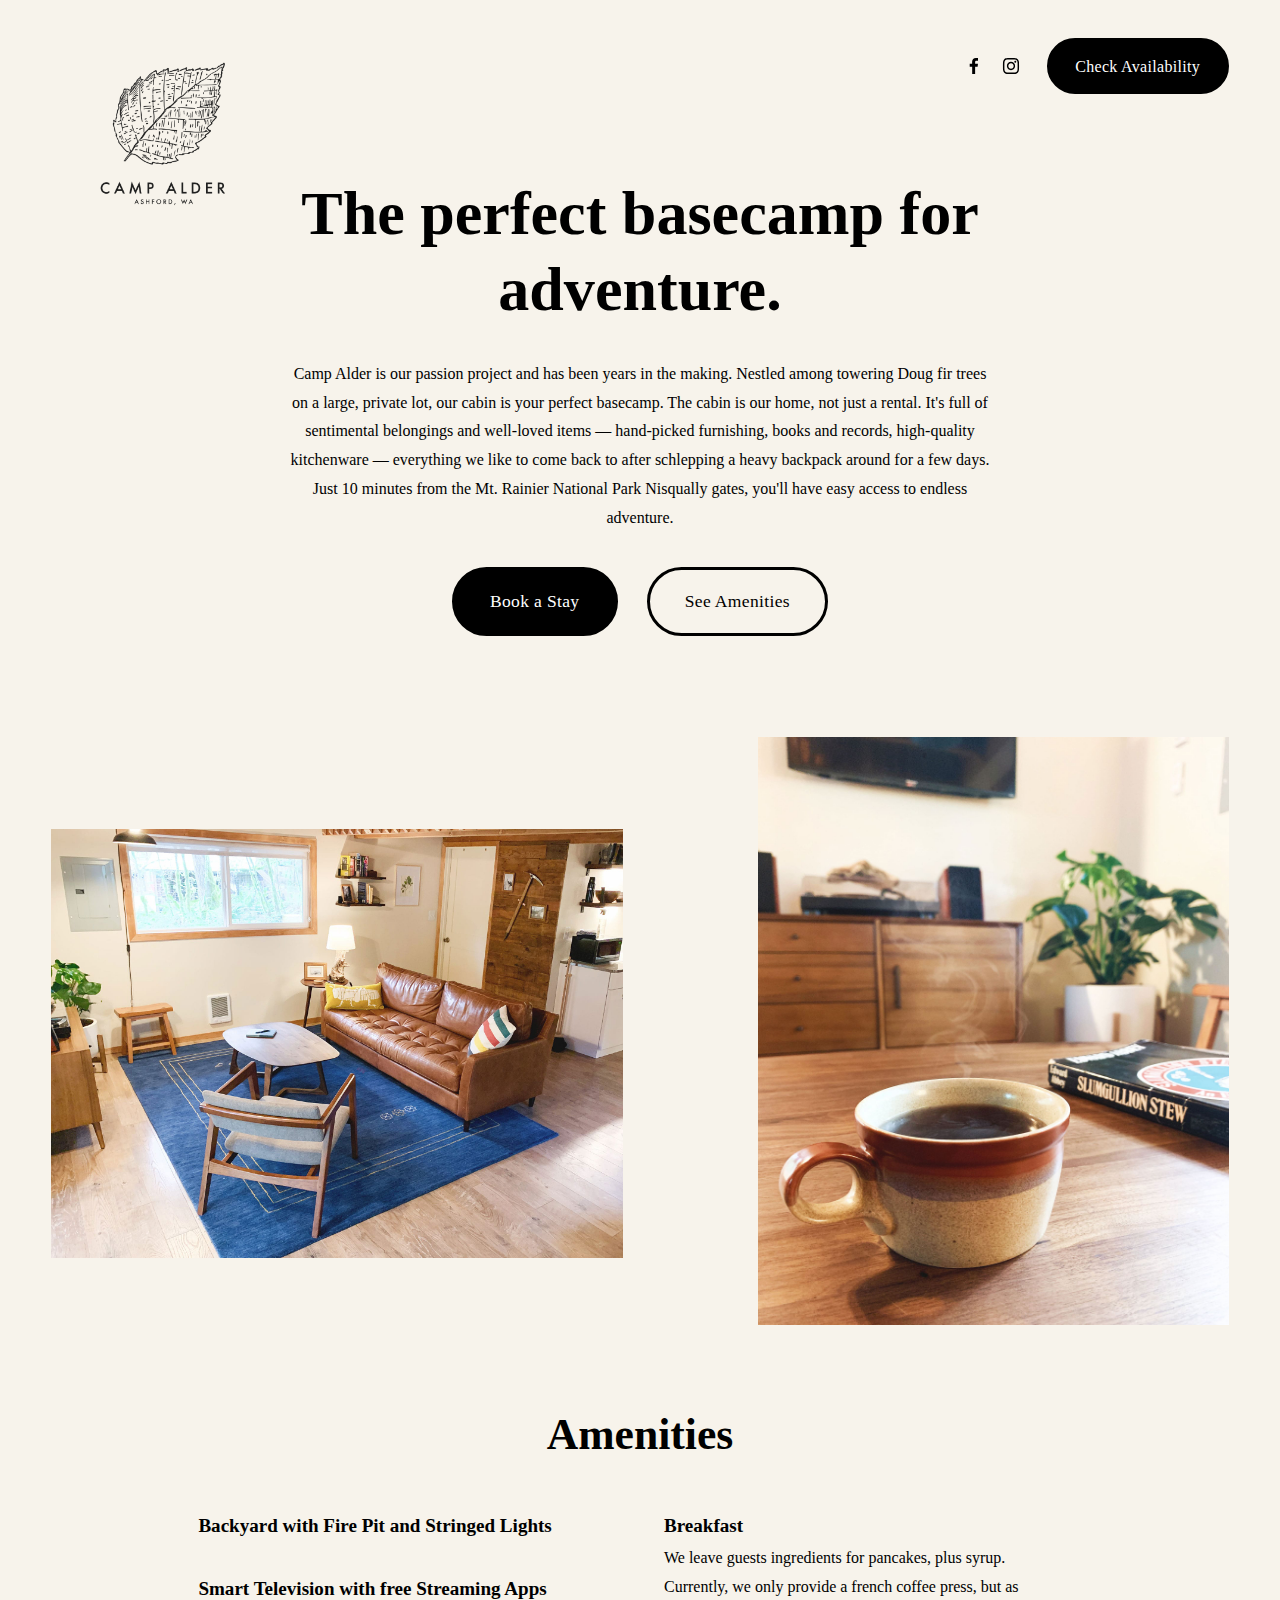
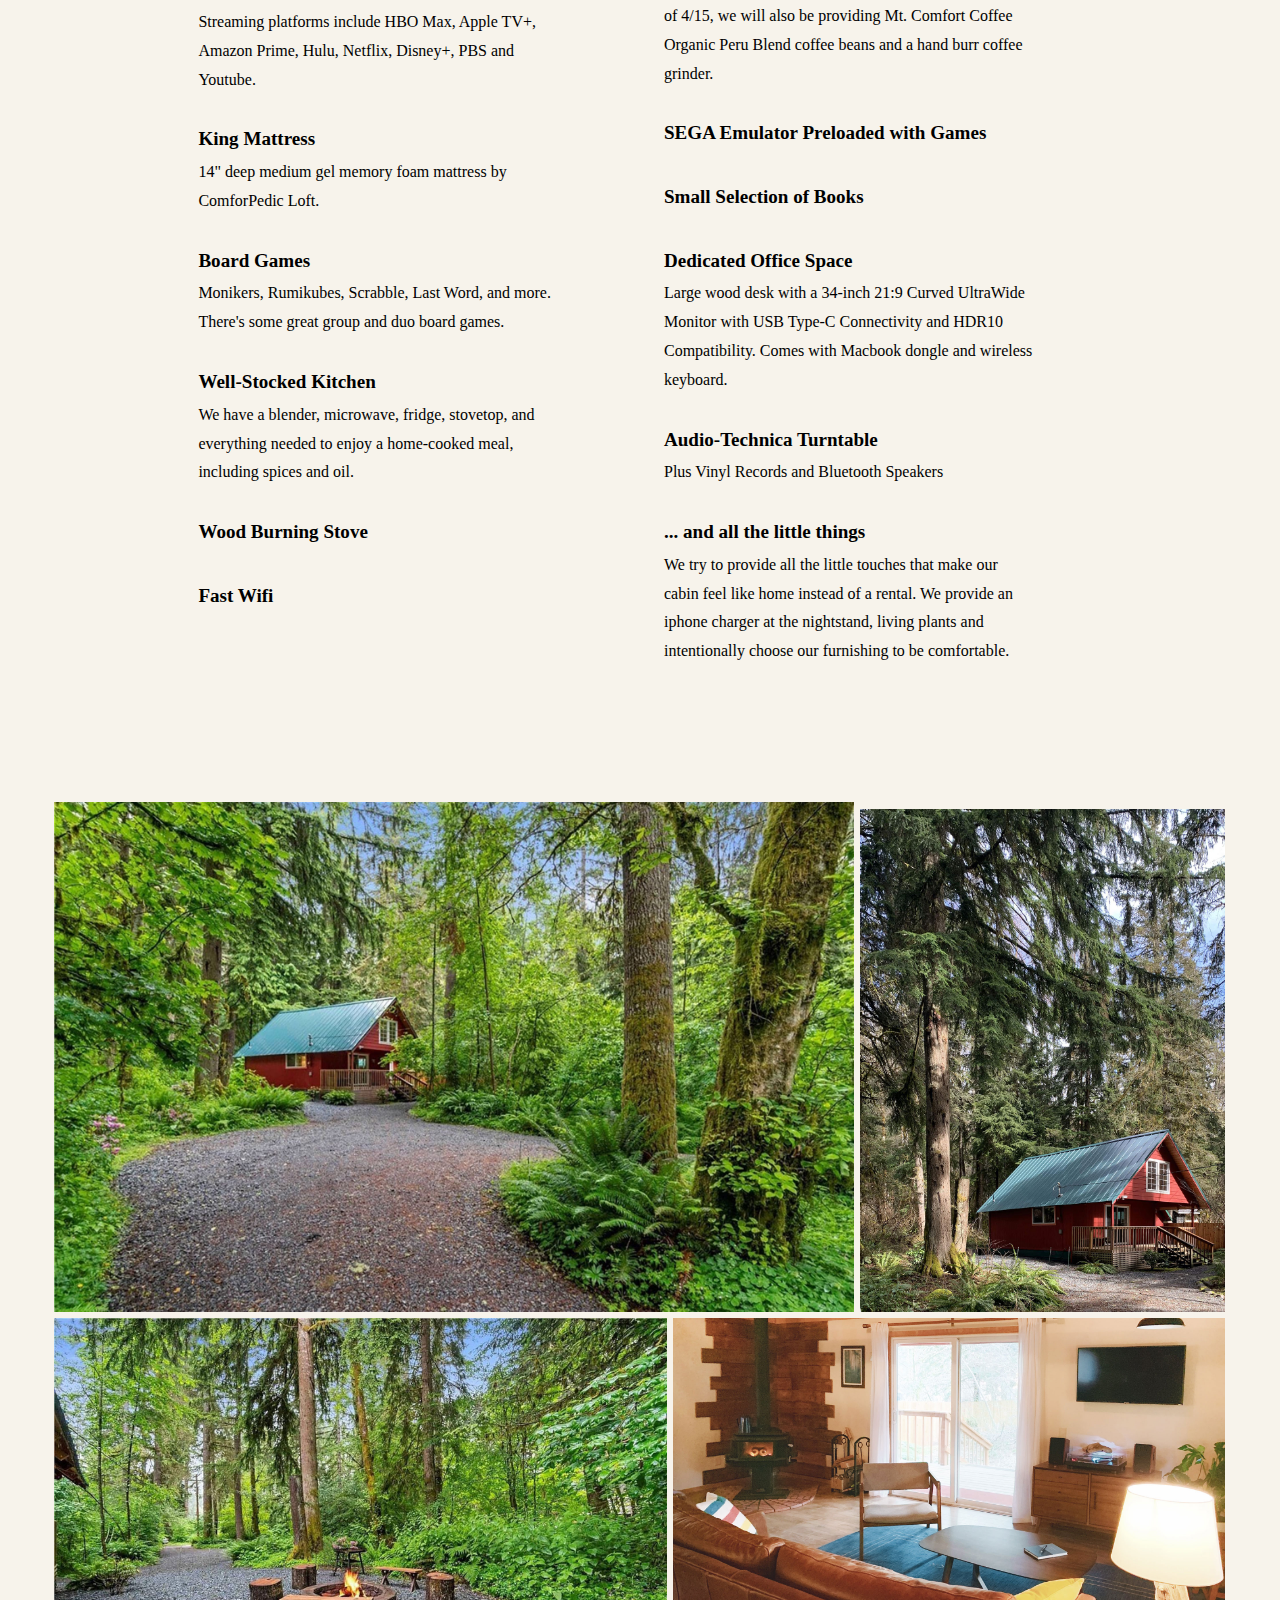
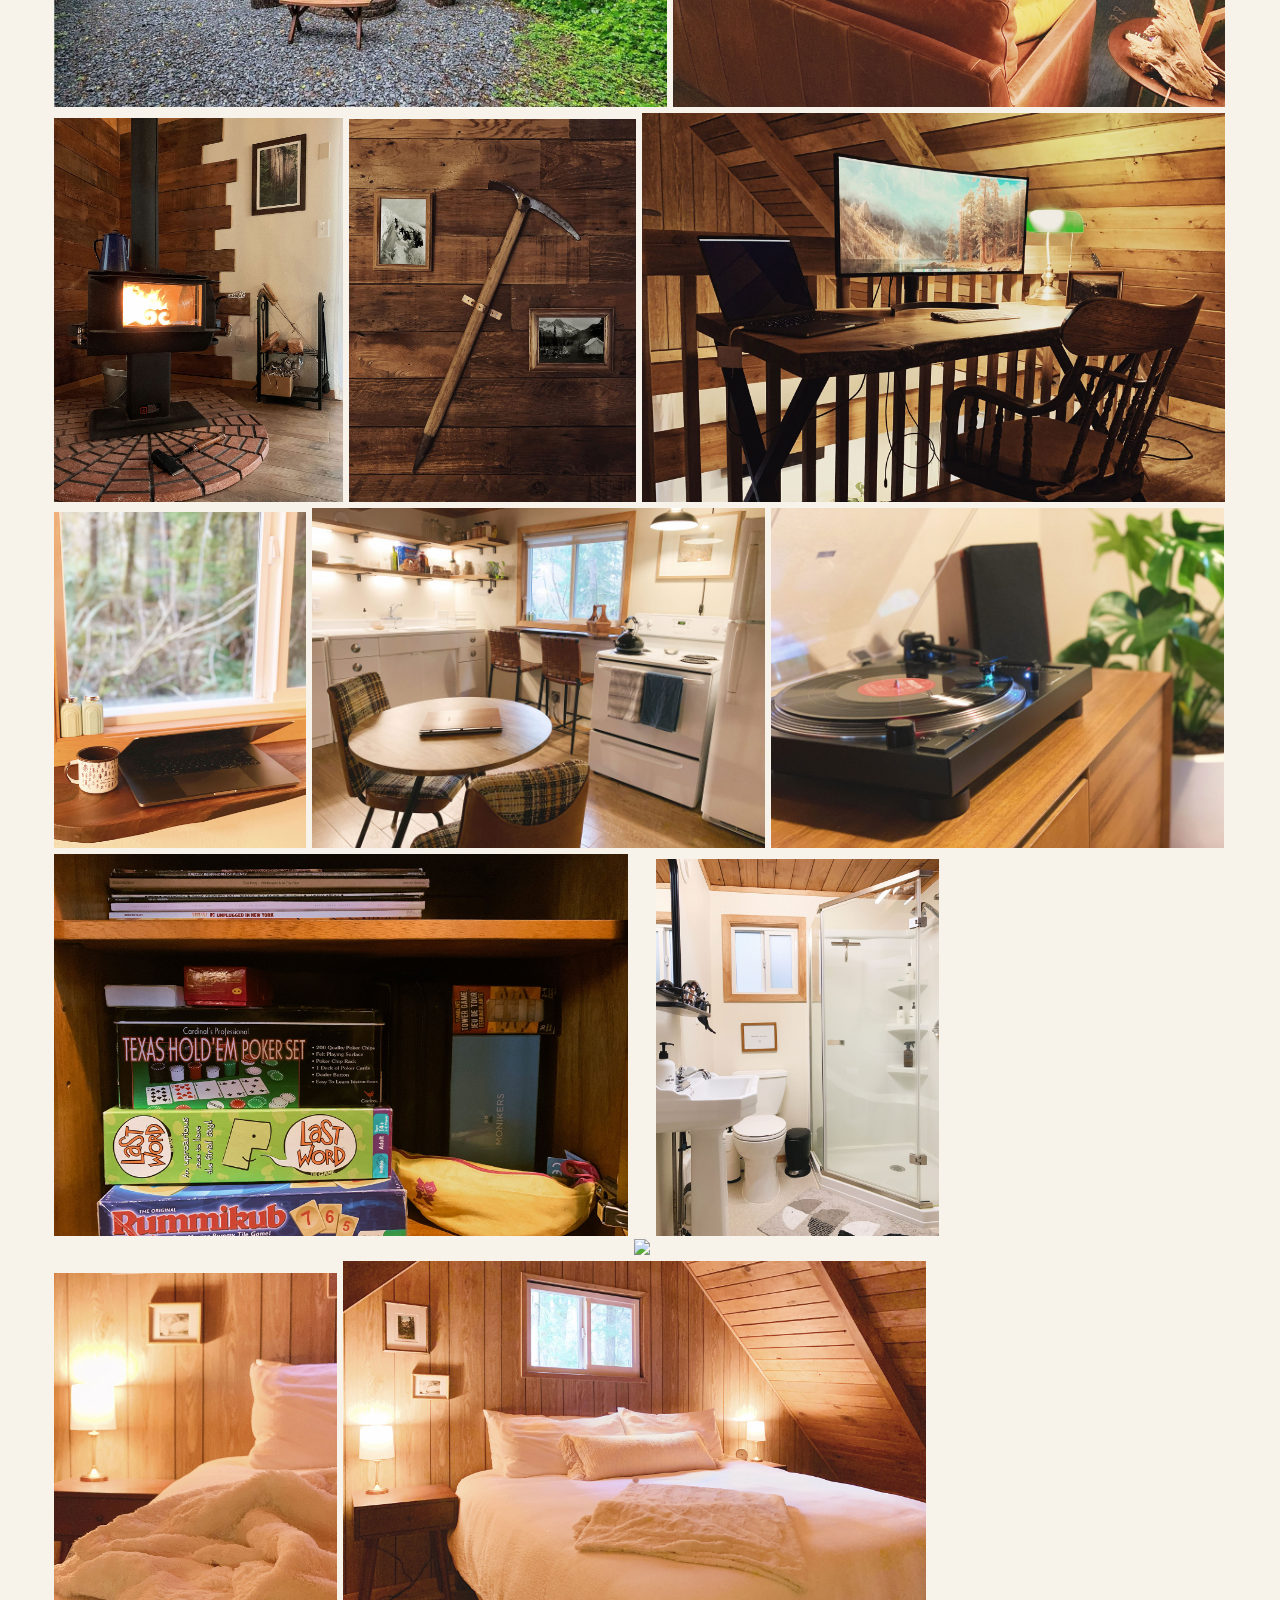
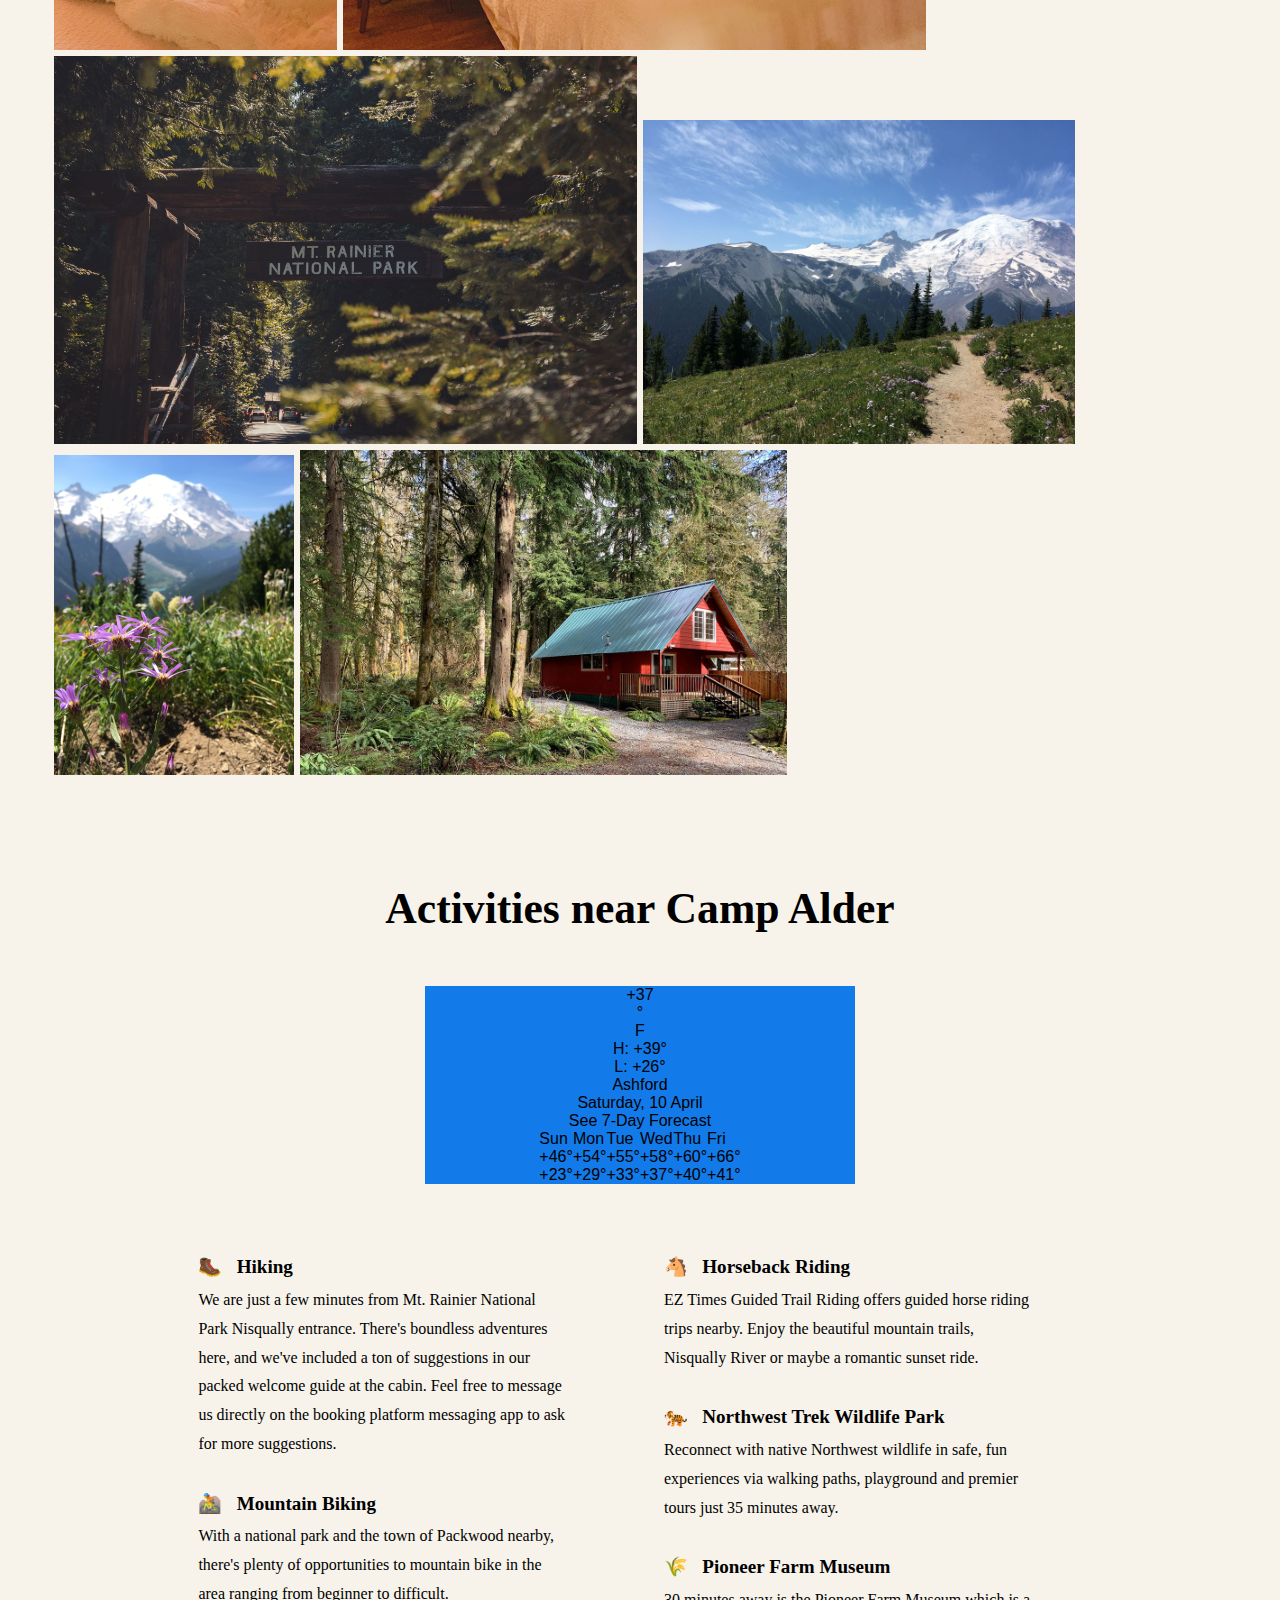
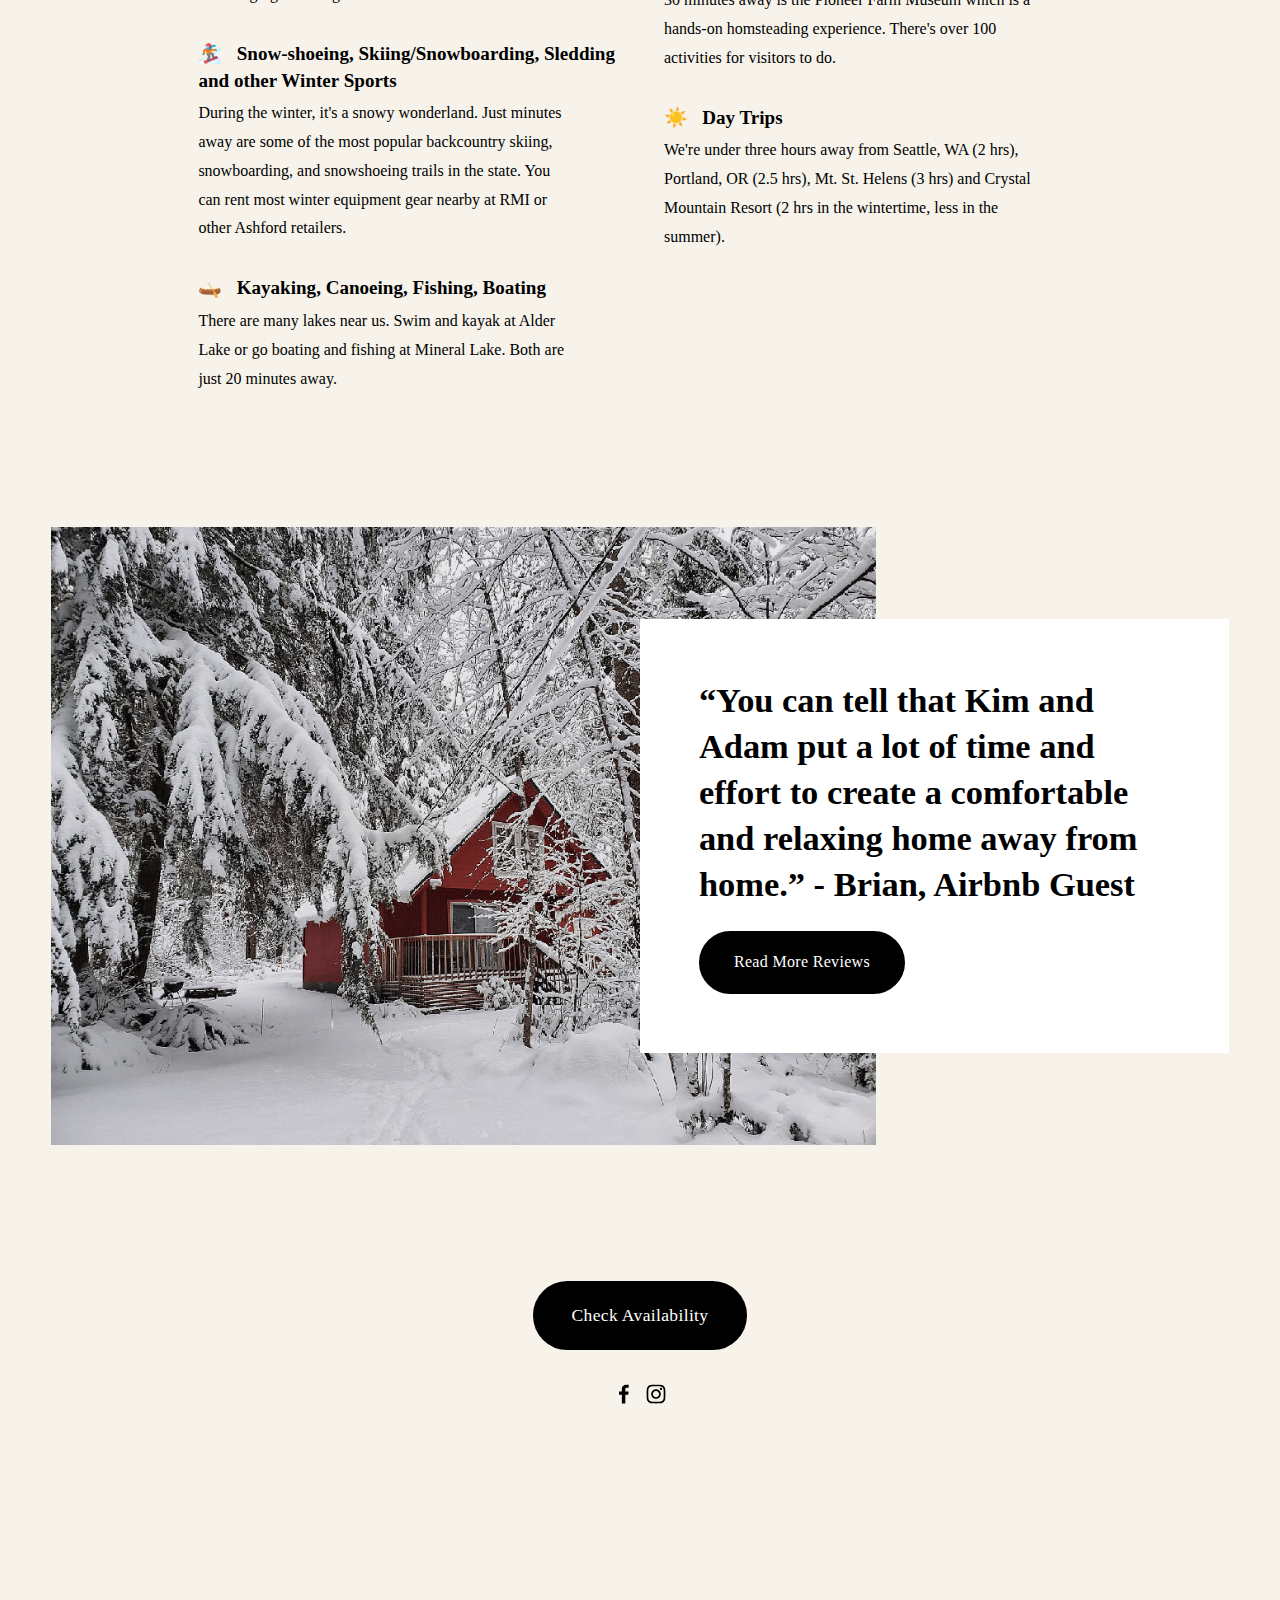
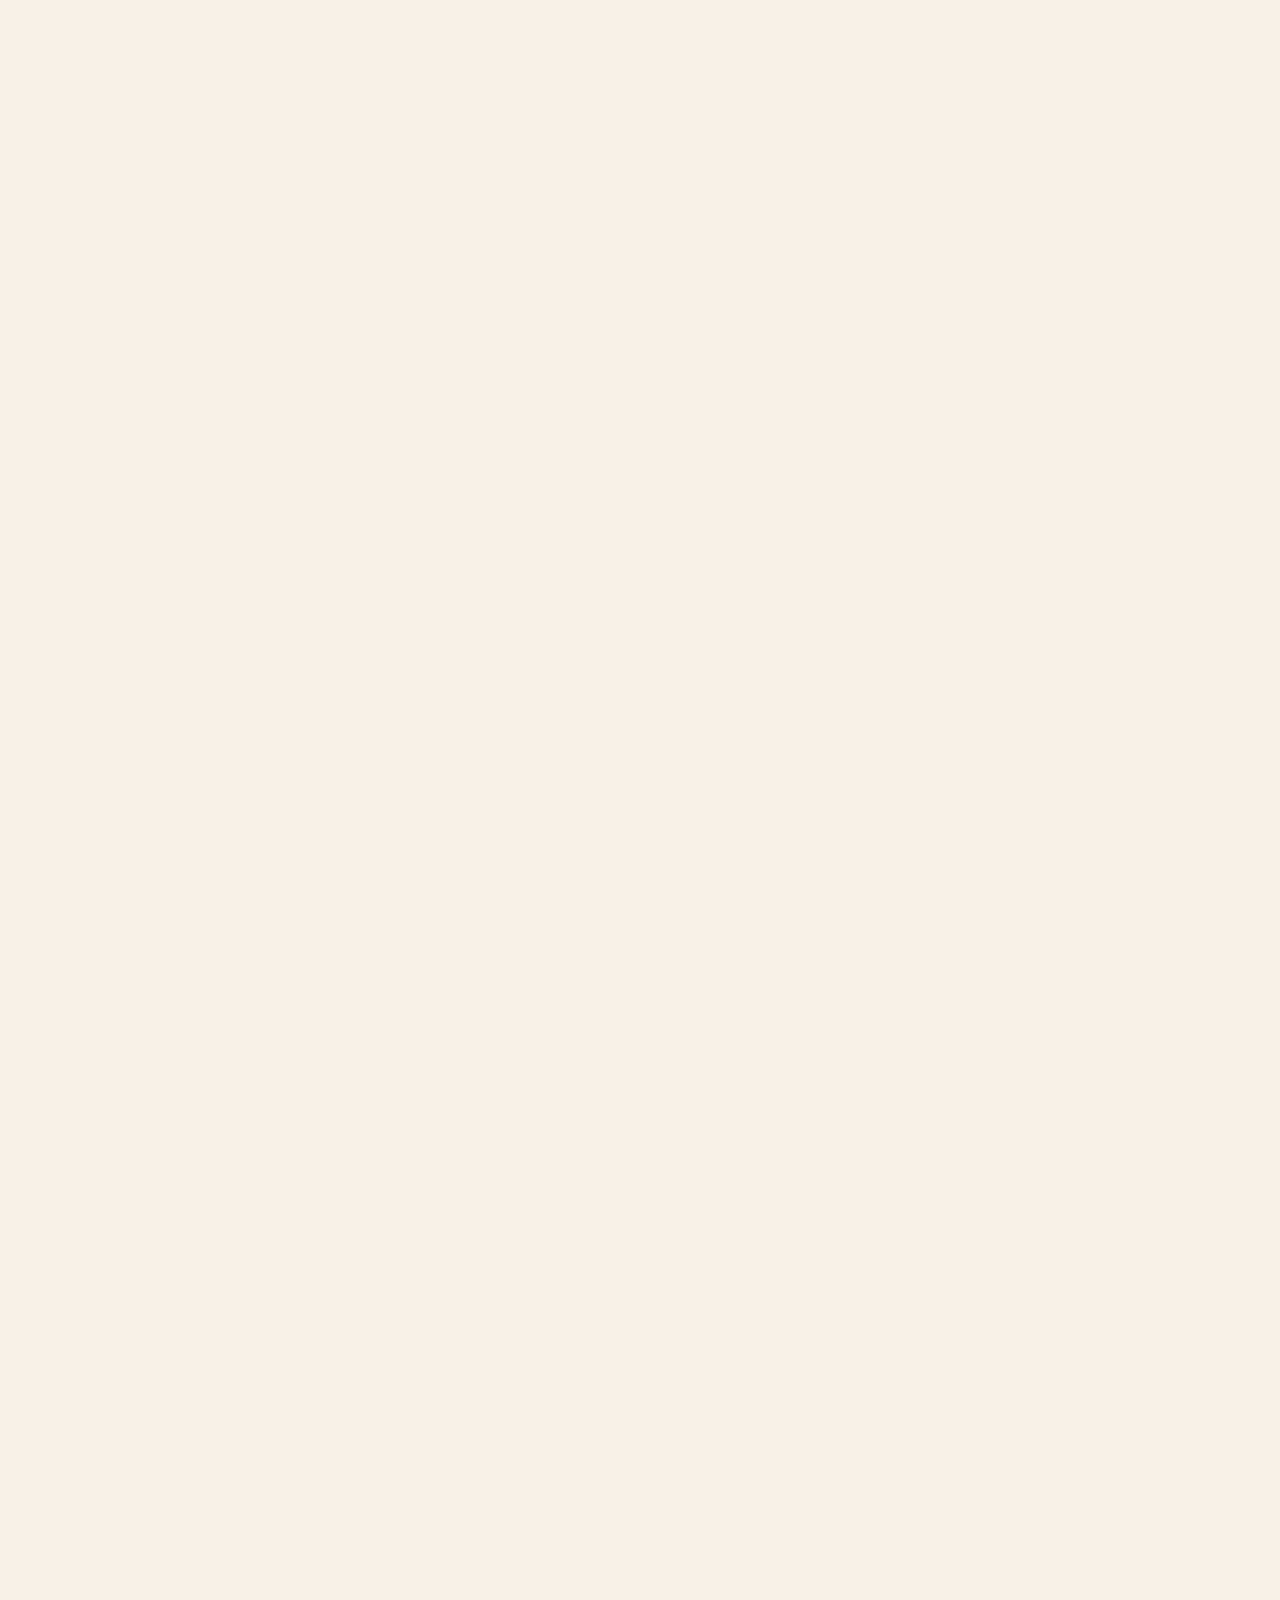
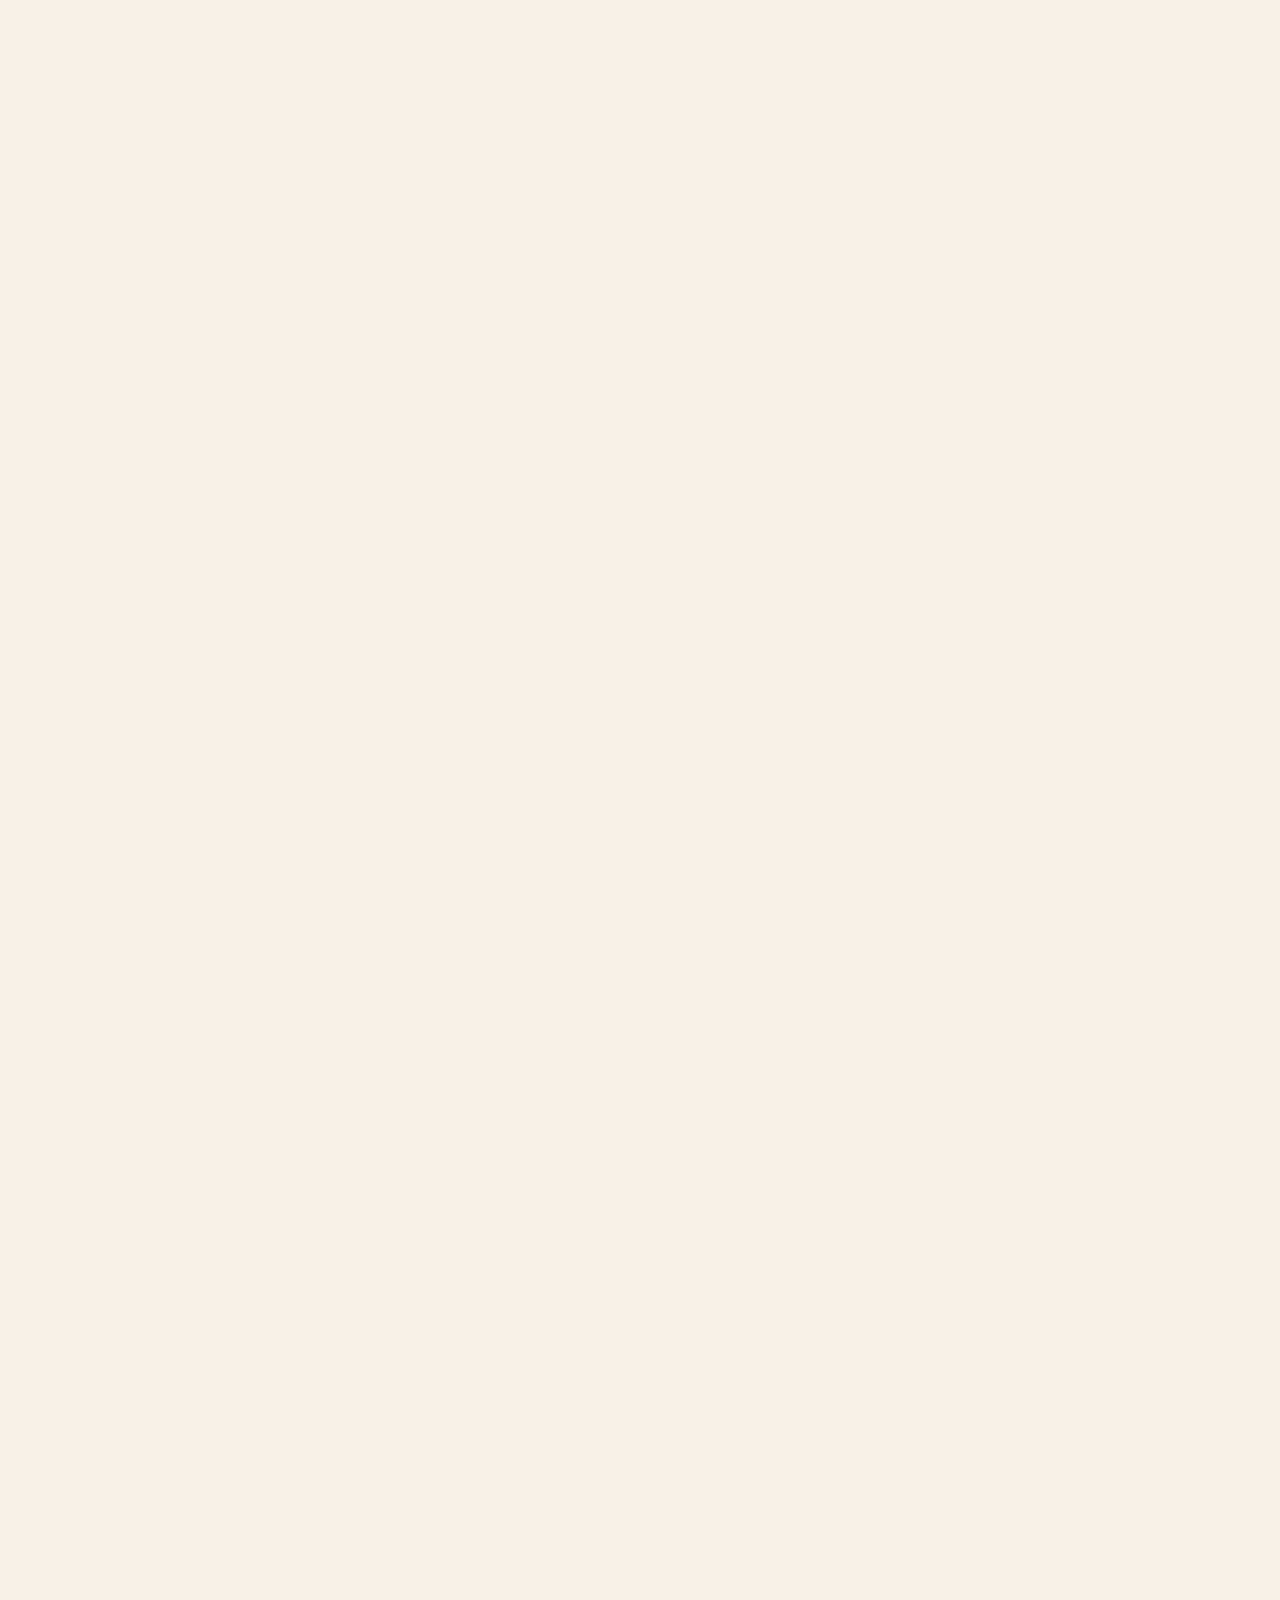
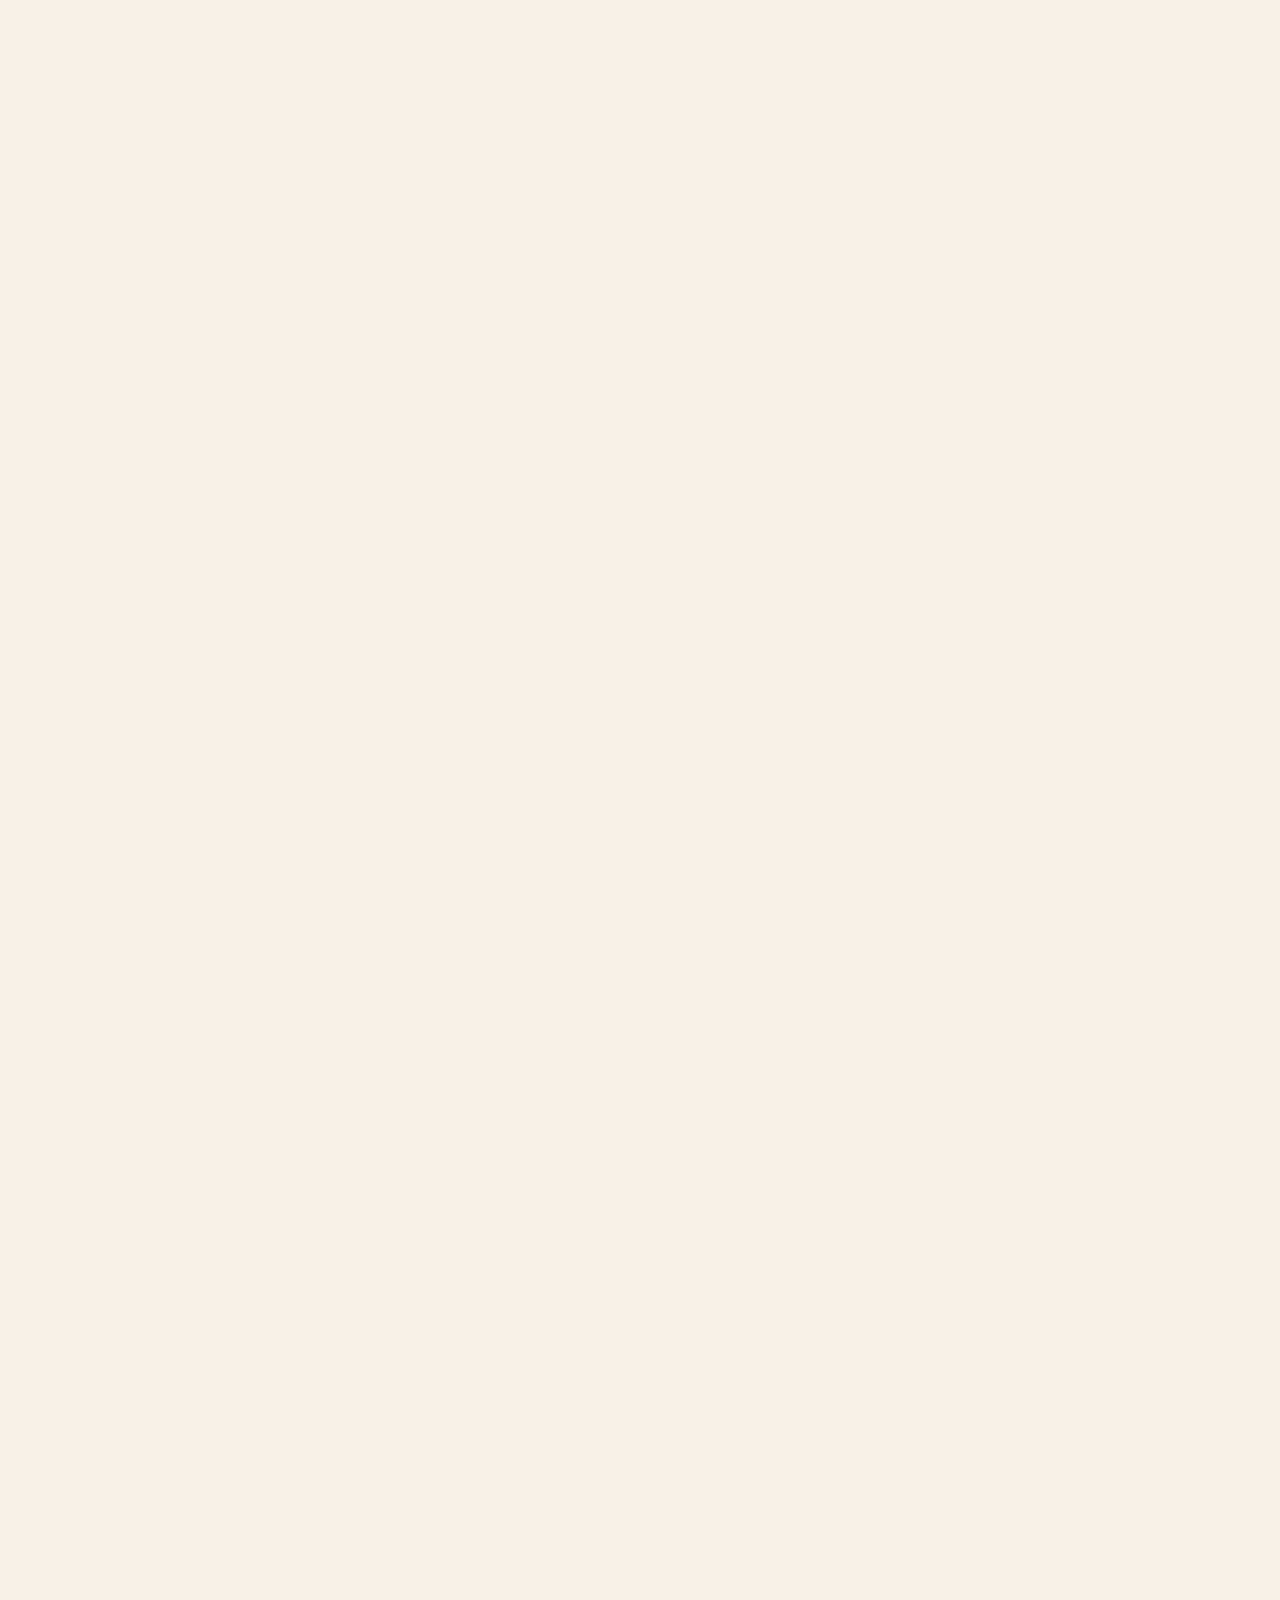
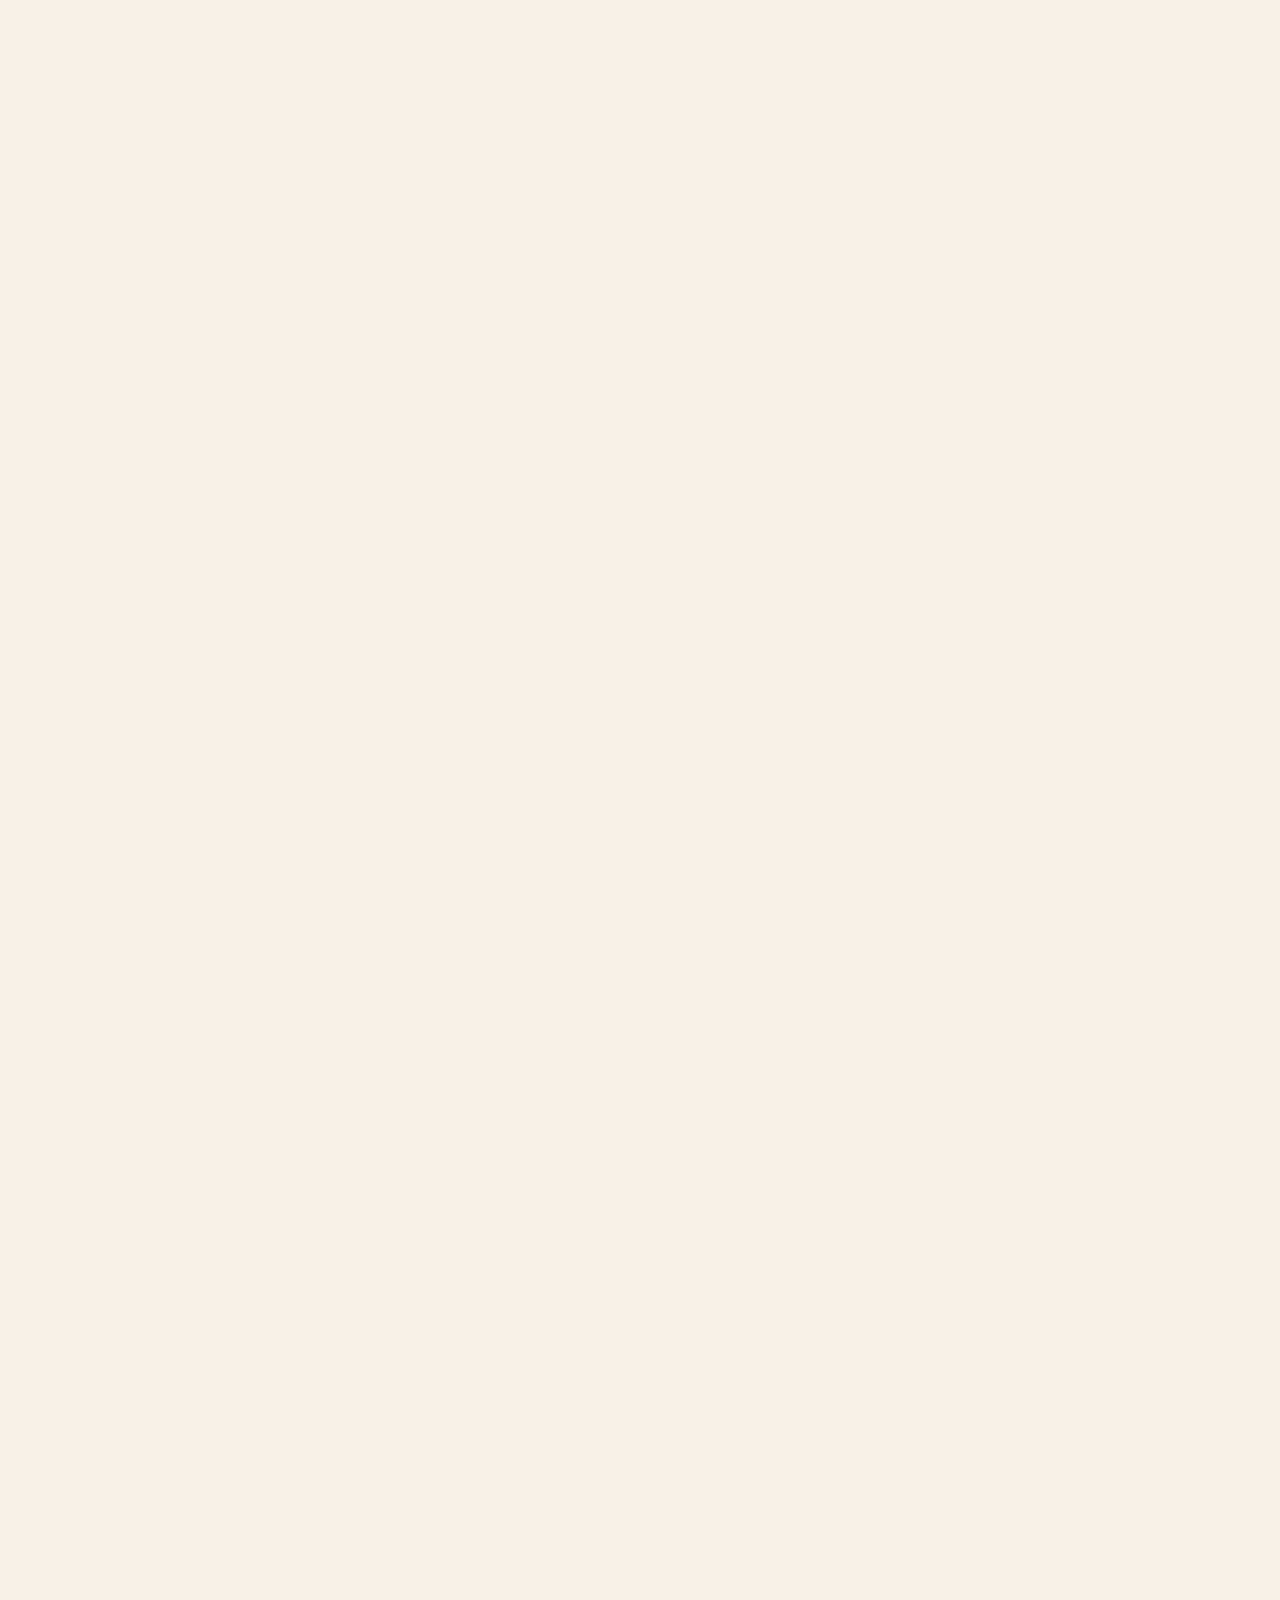
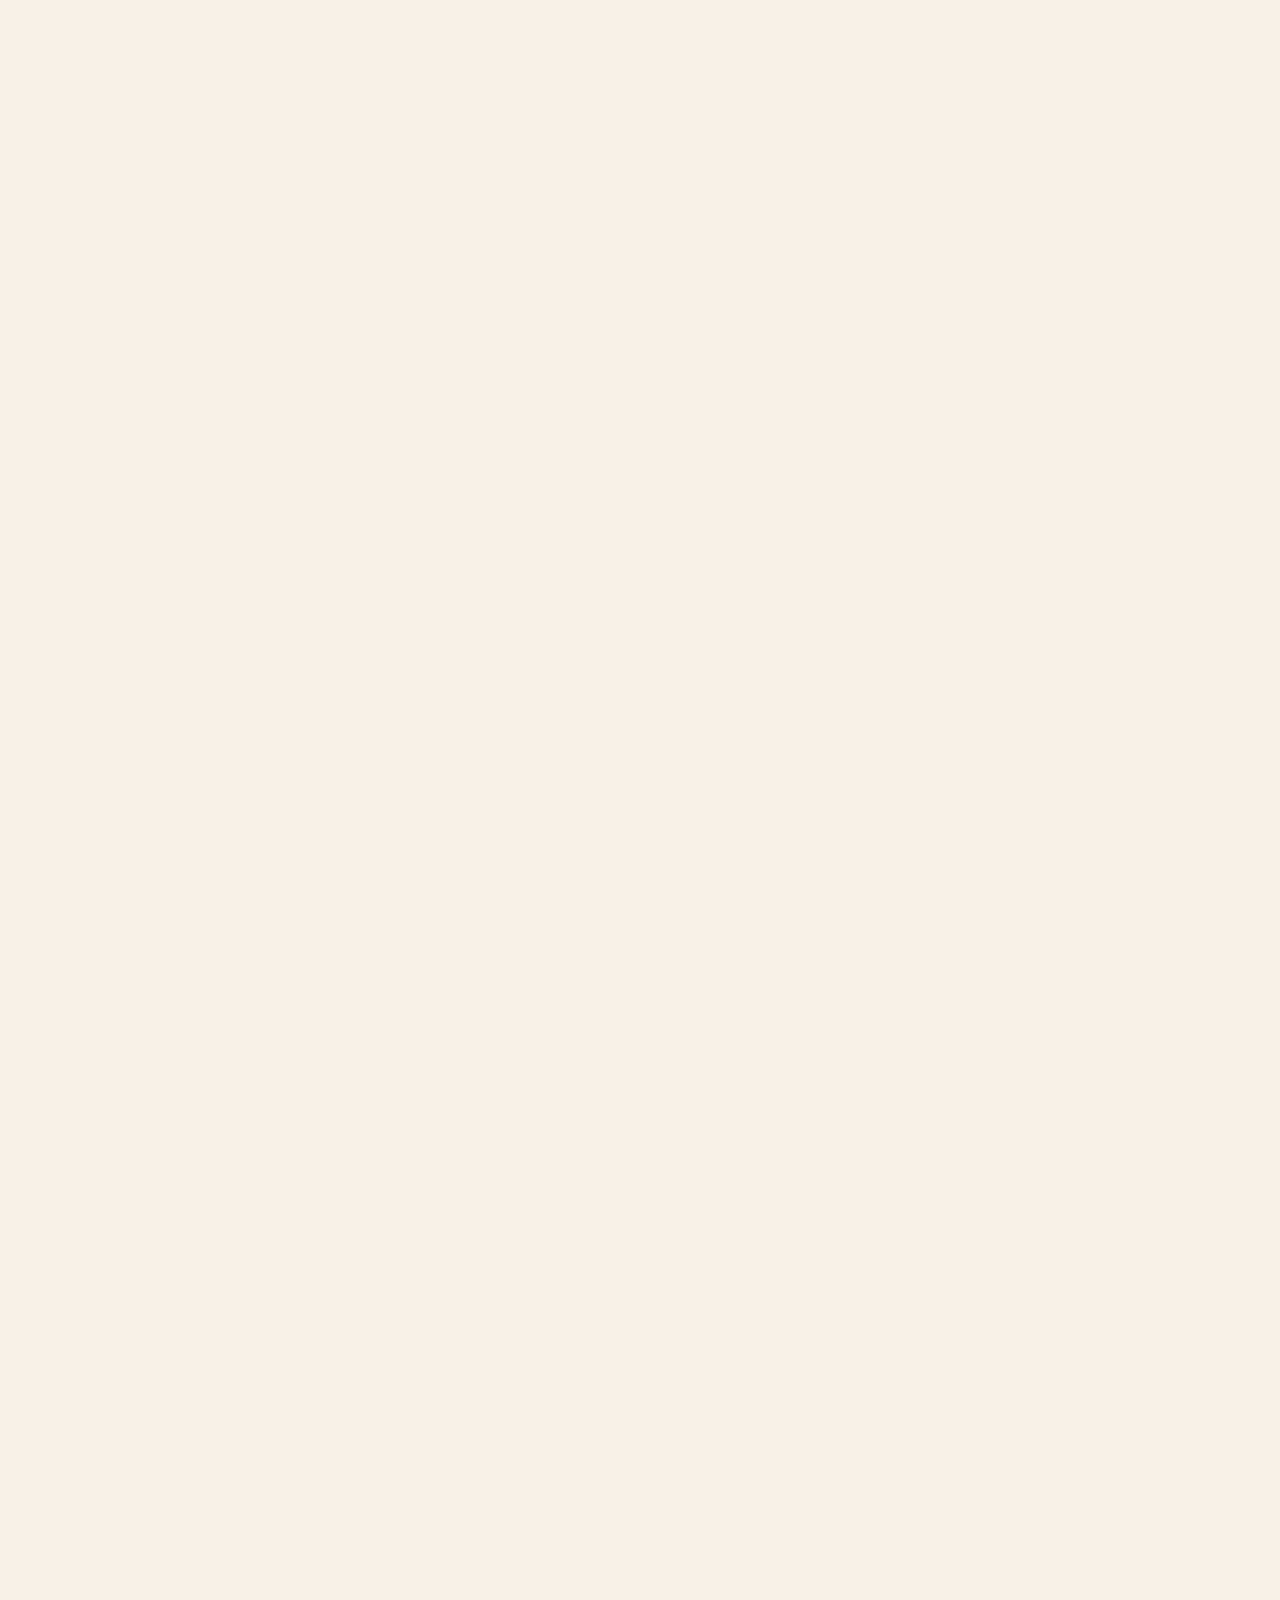
==== commit 14f35d2a: "Update index.html" ====
--- a/index.html
+++ b/index.html
@@ -1 +1 @@
-<!DOCTYPE html><html><head style=""><meta http-equiv="Content-Type" content="text/html; charset=UTF-8"><meta http-equiv="X-UA-Compatible" content="IE=edge,chrome=1"><meta name="viewport" content="width=device-width, initial-scale=1"><title>Camp Alder | Mt. Rainier Cabin</title><link rel="apple-touch-icon" sizes="180x180" href="./apple-touch-icon.png"><link rel="icon" type="image/png" sizes="32x32" href="./favicon-32x32.png"><link rel="icon" type="image/png" sizes="16x16" href="./favicon-16x16.png"><link rel="manifest" href="./site.webmanifest"><link rel="canonical" href="https://campalder.com"><meta property="og:site_name" content="Camp Alder | Mt. Rainier Cabin"><meta property="og:title" content="Camp Alder | Mt. Rainier Cabin"><meta property="og:url" content="https://campalder.com"><meta property="og:type" content="website"><meta property="og:image" content="http://campalder.com/campalder.jpg"/><meta property="og:description" content="Camp Alder is a modern cabin located just minutes away from Mt. Rainier National Park Nisqually Entrance in Ashford, WA. It's the perfect basecamp for your adventures in Washington."><meta itemprop="name" content="Camp Alder | Mt. Rainier Cabin"><meta itemprop="url" content="https://campalder.com"><meta name="description" content="Camp Alder is a modern cabin located just minutes away from Mt. Rainier National Park Nisqually Entrance in Ashford, WA. It's the perfect basecamp for your adventures in Washington."><script async src="https://www.googletagmanager.com/gtag/js?id=G-SBN2HVGP4K"></script><script>window.dataLayer=window.dataLayer || []; function gtag(){dataLayer.push(arguments);}gtag('js', new Date()); gtag('config', 'G-SBN2HVGP4K');</script><style type="text/css">@font-face{font-family: aktiv-grotesk;src: url(https://use.typekit.net/af/ab3e12/000000000000000077359d4f/30/l?subset_id=2&fvd=n4&v=3) format("woff2"), url(https://use.typekit.net/af/ab3e12/000000000000000077359d4f/30/d?subset_id=2&fvd=n4&v=3) format("woff"), url(https://use.typekit.net/af/ab3e12/000000000000000077359d4f/30/a?subset_id=2&fvd=n4&v=3) format("opentype");font-weight: 400;font-style: normal;font-display: auto}@font-face{font-family: aktiv-grotesk;src: url(https://use.typekit.net/af/c11a71/000000000000000077359d5e/30/l?subset_id=2&fvd=n5&v=3) format("woff2"), url(https://use.typekit.net/af/c11a71/000000000000000077359d5e/30/d?subset_id=2&fvd=n5&v=3) format("woff"), url(https://use.typekit.net/af/c11a71/000000000000000077359d5e/30/a?subset_id=2&fvd=n5&v=3) format("opentype");font-weight: 500;font-style: normal;font-display: auto}@font-face{font-family: aktiv-grotesk;src: url(https://use.typekit.net/af/a798a9/000000000000000077359d55/30/l?subset_id=2&fvd=n7&v=3) format("woff2"), url(https://use.typekit.net/af/a798a9/000000000000000077359d55/30/d?subset_id=2&fvd=n7&v=3) format("woff"), url(https://use.typekit.net/af/a798a9/000000000000000077359d55/30/a?subset_id=2&fvd=n7&v=3) format("opentype");font-weight: 700;font-style: normal;font-display: auto}@font-face{font-family: aktiv-grotesk;src: url(https://use.typekit.net/af/951aca/000000000000000077359d51/30/l?subset_id=2&fvd=i4&v=3) format("woff2"), url(https://use.typekit.net/af/951aca/000000000000000077359d51/30/d?subset_id=2&fvd=i4&v=3) format("woff"), url(https://use.typekit.net/af/951aca/000000000000000077359d51/30/a?subset_id=2&fvd=i4&v=3) format("opentype");font-weight: 400;font-style: italic;font-display: auto}@font-face{font-family: aktiv-grotesk;src: url(https://use.typekit.net/af/8e3d9f/000000000000000077359d58/30/l?subset_id=2&fvd=i7&v=3) format("woff2"), url(https://use.typekit.net/af/8e3d9f/000000000000000077359d58/30/d?subset_id=2&fvd=i7&v=3) format("woff"), url(https://use.typekit.net/af/8e3d9f/000000000000000077359d58/30/a?subset_id=2&fvd=i7&v=3) format("opentype");font-weight: 700;font-style: italic;font-display: auto}</style><script type="text/javascript">try{Typekit.load();}catch(e){}</script><script type="application/ld+json">{"url":"https://campalder.com","name":"Camp Alder | Mt. Rainier Cabin","description":"","@context":"http://schema.org","@type":"WebSite"}</script><link rel="stylesheet" type="text/css" href="./site.css"></head><body id="collection-5ce6d52e971a180d32306a06" data-controller="SiteLoader, Flags" class="header-overlay-alignment-center header-width-full primary-button-style-solid primary-button-shape-pill image-block-poster-text-alignment-left image-block-card-content-position-center image-block-card-text-alignment-center image-block-overlap-content-position-center image-block-overlap-text-alignment-left image-block-collage-content-position-center image-block-collage-text-alignment-left image-block-stack-text-alignment-left hide-opentable-icons opentable-style-dark homepage mobile-style-available general-page" tabindex="-1" data-mobile-header-editing="true" data-menu-overlay-theme-switcher="true" data-controllers-bound="Flags" cz-shortcut-listen="true" data-animation-state="booted"><div id="siteWrapper" class="clearfix site-wrapper"><div class="floating-cart hidden" data-controller="FloatingCart" data-controllers-bound="FloatingCart"><a href="https://campalder.com" class="icon icon--stroke icon--cart sqs-custom-cart"> <span class="Cart-inner"> <svg class="icon icon--cart" viewBox="0 0 31 26"> <g class="svg-icon cart-icon--odd"> <circle stroke-miterlimit="10" cx="22.5" cy="21.5" r="1"></circle> <circle stroke-miterlimit="10" cx="9.5" cy="21.5" r="1"></circle> <path fill="none" stroke-miterlimit="10" d="M0,1.5h5c0.6,0,1.1,0.4,1.1,1l1.7,13 c0.1,0.5,0.6,1,1.1,1h15c0.5,0,1.2-0.4,1.4-0.9l3.3-8.1c0.2-0.5-0.1-0.9-0.6-0.9H12"></path> </g></svg><div class="icon-cart-quantity"> <span class="sqs-cart-quantity">0</span></div></span></a></div><header data-test="header" id="header" class="header theme-col--primary" data-controller="Header" data-current-styles="{&quot;layout&quot;: &quot;navRight&quot;, &quot;action&quot;:{&quot;href&quot;: &quot;/&quot;, &quot;buttonText&quot;: &quot;Check Availability&quot;, &quot;newWindow&quot;: false}, &quot;showSocial&quot;: true, &quot;menuOverlayAnimation&quot;: &quot;fade&quot;, &quot;cartStyle&quot;: &quot;cart&quot;, &quot;cartText&quot;: &quot;Cart&quot;, &quot;showButton&quot;: true, &quot;showCart&quot;: false, &quot;showAccountLogin&quot;: true, &quot;mobileOptions&quot;:{&quot;layout&quot;: &quot;logoLeftNavRight&quot;, &quot;menuIcon&quot;: &quot;doubleLineHamburger&quot;}, &quot;showPromotedElement&quot;: false}" data-section-id="header" data-header-theme="" data-menu-overlay-theme="" data-first-focusable-element="" tabindex="-1" data-controllers-bound="Header"> <img id="site-title" src="./campalder.png" data-animation-role="header-element"><div class="sqs-announcement-bar-dropzone"></div><div class="header-announcement-bar-wrapper"><div class="header-inner container--fluid header-mobile-layout-logo-left-nav-right header-layout-nav-right "><div class="header-background theme-bg--primary"></div><div class="header-display-desktop" data-content-field="site-title"><div class="header-title-nav-wrapper"><div class="header-nav"><div class="header-nav-wrapper"><nav class="header-nav-list"> </nav></div></div></div><div class="header-actions header-actions--right"><div class="header-actions-action header-actions-action--social"><a class="icon icon--fill" href="https://www.facebook.com/campalder/" target="_blank" aria-label="Facebook"><svg viewBox="23 23 64 64"><use xlink:href="#facebook-unauth-icon" width="110" height="110"></use></svg></a><a class="icon icon--fill" href="https://www.instagram.com/campalder/" target="_blank" aria-label="Instagram"><svg viewBox="23 23 64 64"><use xlink:href="#instagram-unauth-icon" width="110" height="110"></use></svg></a></div><div class="showOnMobile"></div><div class="showOnDesktop"></div><div class="header-actions-action header-actions-action--cta" data-animation-role="header-element"> <a class="btn btn--border theme-btn--primary-inverse" href="https://www.airbnb.com/rooms/48648521?s=67&unique_share_id=db197edd-c88e-4f68-92fd-6c1fde4f626a"> Check Availability </a></div></div></div><div class="header-display-mobile" data-content-field="site-title"><div class="header-title-nav-wrapper"><div class="header-nav"><div class="header-nav-wrapper"><nav class="header-nav-list"><div class="header-nav-item header-nav-item--collection"> <a href="https://www.airbnb.com/rooms/48648521?s=67&unique_share_id=db197edd-c88e-4f68-92fd-6c1fde4f626a" data-animation-role="header-element"> Book a Stay </a></div></nav></div></div></div><div class="header-actions header-actions--right"><div class="header-actions-action header-actions-action--social"><a class="icon icon--fill" href="https://www.facebook.com/campalder/" target="_blank" aria-label="Facebook"><svg viewBox="23 23 64 64"><use xlink:href="#facebook-unauth-icon" width="110" height="110"></use></svg></a><a class="icon icon--fill" href="https://www.instagram.com/campalder/" target="_blank" aria-label="Instagram"><svg viewBox="23 23 64 64"><use xlink:href="#instagram-unauth-icon" width="110" height="110"></use></svg></a></div><div class="showOnMobile"></div><div class="showOnDesktop"></div><div class="header-actions-action header-actions-action--cta" data-animation-role="header-element"> <a class="btn btn--border theme-btn--primary-inverse" href="https://www.airbnb.com/rooms/48648521?s=67&unique_share_id=db197edd-c88e-4f68-92fd-6c1fde4f626a"> Check Availability </a></div></div></div></div></div><div class="header-menu header-menu--folder-list " data-current-styles="{&quot;layout&quot;: &quot;navRight&quot;, &quot;action&quot;:{&quot;href&quot;: &quot;/&quot;, &quot;buttonText&quot;: &quot;Check Availability&quot;, &quot;newWindow&quot;: false}, &quot;showSocial&quot;: true, &quot;menuOverlayAnimation&quot;: &quot;fade&quot;, &quot;cartStyle&quot;: &quot;cart&quot;, &quot;cartText&quot;: &quot;Cart&quot;, &quot;showButton&quot;: true, &quot;showCart&quot;: false, &quot;showAccountLogin&quot;: true, &quot;mobileOptions&quot;:{&quot;layout&quot;: &quot;logoLeftNavRight&quot;, &quot;menuIcon&quot;: &quot;doubleLineHamburger&quot;}, &quot;showPromotedElement&quot;: false}" data-section-id="overlay-nav" data-show-account-login="true" data-test="header-menu" style="padding-top: 140.375px;"><div class="header-menu-bg theme-bg--primary"></div><div class="header-menu-nav"><nav class="header-menu-nav-list"><div data-folder="root" class="header-menu-nav-folder header-menu-nav-folder--active"><div class="header-menu-nav-folder-content"><div class="container header-menu-nav-item header-menu-nav-item--collection"> <a href="https://campalder.com"> Our Story </a></div><div class="container header-menu-nav-item header-menu-nav-item--collection"> <a href="https://campalder.comp"> Press </a></div><div class="container header-menu-nav-item header-menu-nav-item--collection"> <a href="https://campalder.com"> Locations </a></div></div><div class="header-menu-actions"><div class="header-menu-actions-action header-menu-actions-action--social"><a class="icon icon--lg icon--fill" href="https://www.facebook.com/campalder/" target="_blank" aria-label="Facebook"><svg viewBox="23 23 64 64"><use xlink:href="#facebook-unauth-icon" width="110" height="110"></use></svg></a></div><div class="header-menu-actions-action header-menu-actions-action--social"><a class="icon icon--lg icon--fill" href="https://www.instagram.com/campalder/" target="_blank" aria-label="Instagram"><svg viewBox="23 23 64 64"><use xlink:href="#instagram-unauth-icon" width="110" height="110"></use></svg></a></div></div><div class="header-menu-cta"> <a class="theme-btn--primary btn" href="https://www.airbnb.com/rooms/48648521?s=67&unique_share_id=849d3fc3-227b-46e2-916a-2e4719f51526"> Check Availability </a></div></div></nav></div></div></header><main id="page" class="container" role="main"><article class="sections" data-page-sections="5ce6d52e971a180d32306a09" id="sections"><section data-test="page-section" data-section-theme="" class="page-section layout-engine-section background-width--full-bleed section-height--medium content-width--narrow horizontal-alignment--center vertical-alignment--middle section-match-padding-top section-match-padding-bottom" data-section-id="5ce6db120d929720c96ee729" data-controller="SectionWrapperController, MagicPaddingController" data-current-styles="{&quot;imageOverlayOpacity&quot;: 0.15, &quot;backgroundWidth&quot;: &quot;background-width--full-bleed&quot;, &quot;sectionHeight&quot;: &quot;section-height--medium&quot;, &quot;customSectionHeight&quot;: 45, &quot;horizontalAlignment&quot;: &quot;horizontal-alignment--center&quot;, &quot;verticalAlignment&quot;: &quot;vertical-alignment--middle&quot;, &quot;contentWidth&quot;: &quot;content-width--narrow&quot;, &quot;sectionAnimation&quot;: &quot;none&quot;, &quot;backgroundMode&quot;: &quot;image&quot;}" data-animation="none" data-controllers-bound="SectionWrapperController, MagicPaddingController" data-active="true"><div class="section-background"></div><div class="content-wrapper" style=" "><div class="content"><div class="sqs-layout sqs-grid-12 columns-12" data-type="page-section" id="page-section-5ce6db120d929720c96ee729"><div class="row sqs-row"><div class="col sqs-col-12 span-12"><div class="sqs-block html-block sqs-block-html" data-block-type="2" id="block-2767531063426c055b55"><div class="sqs-block-content"><h1 style="text-align:center;white-space:pre-wrap;">The perfect basecamp for adventure.</h1><p style="text-align:center;white-space:pre-wrap;" class=""><span class="shorten-sentence">Camp Alder is our passion project and has been years in the making. </span>Nestled among towering Doug fir trees on a large, private lot, our cabin is your perfect basecamp<span class="shorten-sentence">. We broke all the rules when it came to outfitting our place. It's full of sentimental belongings and well-loved items — hand-picked furnishing, books and records, high-quality kitchenware — everything we like to come back to after schlepping a heavy backpack around</span> for <span class="shorten-sentence">a few days. Just 10 minutes from the Mt. Rainier National Park Nisqually gates, you'll have easy access to </span>endless adventure.</p></div></div><div class="sqs-block button-block sqs-block-button" data-block-type="53" id="block-yui_3_17_2_1_1561642369809_9485"><div class="sqs-block-content" id="yui_3_17_2_1_1615939318587_169"><center> <span class="sqs-block-button-container--center" data-animation-role="button" data-alignment="center" data-button-size="large" id="yui_3_17_2_1_1615939318587_168"><a href="https://www.airbnb.com/rooms/48648521?s=67&unique_share_id=db197edd-c88e-4f68-92fd-6c1fde4f626a" class="sqs-block-button-element--large sqs-block-button-element" data-initialized="true">Book a Stay</a></span><span class="shorten-sentence"> <span class="sqs-block-button-container--center" data-animation-role="button" data-alignment="center" data-button-size="large" id="yui_3_17_2_1_1615939318587_168"><a href="#amenities" class="sqs-block-button-element--large sqs-block-button-element alt-btn" data-initialized="true">See Amenities</a></span></span></center></div></div></div></div></div></div></div></section><section data-test="page-section" data-section-theme="" class="page-section layout-engine-section background-width--full-bleed section-height--small content-width--wide horizontal-alignment--center vertical-alignment--middle section-match-padding-bottom" data-section-id="5d128343e07ce10001dd3827" data-controller="SectionWrapperController, MagicPaddingController" data-current-styles="{&quot;imageOverlayOpacity&quot;: 0.15, &quot;backgroundWidth&quot;: &quot;background-width--full-bleed&quot;, &quot;sectionHeight&quot;: &quot;section-height--small&quot;, &quot;horizontalAlignment&quot;: &quot;horizontal-alignment--center&quot;, &quot;verticalAlignment&quot;: &quot;vertical-alignment--middle&quot;, &quot;contentWidth&quot;: &quot;content-width--wide&quot;, &quot;sectionAnimation&quot;: &quot;none&quot;, &quot;backgroundMode&quot;: &quot;image&quot;}" data-animation="none" data-controllers-bound="SectionWrapperController, MagicPaddingController" id="yui_3_17_2_1_1615939318587_111" data-active="true"><div class="section-background"></div><div class="content-wrapper" style=" " id="yui_3_17_2_1_1615939318587_110"><div class="content" id="yui_3_17_2_1_1615939318587_109"><div class="sqs-layout sqs-grid-12 columns-12" data-type="page-section" id="page-section-5d128343e07ce10001dd3827"><div class="row sqs-row" id="yui_3_17_2_1_1615939318587_108"><div class="col sqs-col-6 span-6" id="yui_3_17_2_1_1615939318587_107"><div class="sqs-block spacer-block sqs-block-spacer" data-aspect-ratio="5.105105105105105" data-block-type="21" id="block-yui_3_17_2_1_1561494394083_12988"><div class="sqs-block-content sqs-intrinsic" id="yui_3_17_2_1_1615939318587_181" style="padding-bottom: 5.10511%;">&nbsp;</div></div><div class="sqs-block image-block sqs-block-image sqs-text-ready" data-block-type="5" id="block-55f4da16b5ba4b917ddf"><div class="sqs-block-content" id="yui_3_17_2_1_1615939318587_106"><div class="image-block-outer-wrapper layout-caption-below design-layout-inline combination-animation-slide-up individual-animation-none individual-text-animation-none animation-loaded" data-test="image-block-inline-outer-wrapper" id="yui_3_17_2_1_1615939318587_105"><figure class=" sqs-block-image-figure intrinsic " style="max-width:1380px;" id="yui_3_17_2_1_1615939318587_104"><div style="padding-bottom: 75%; overflow: hidden;" class=" image-block-wrapper has-aspect-ratio " data-animation-role="image" data-animation-override="" id="yui_3_17_2_1_1615939318587_103"><noscript><img src="./living-h.jpg" alt="living-h.jpg"/></noscript><img class="thumb-image loaded" data-component-key="idv1.i.5d1283e224a8ce0001910d2a" data-src="./living-h.jpg" data-image="./living-h.jpg" data-image-dimensions="1380x1035" data-image-focal-point="0.5,0.5" data-load="false" data-image-id="5d1283e224a8ce0001910d2a" data-type="image" alt="living-h.jpg" data-image-resolution="750w" src="./living-h.jpg" style="left: -0.0491642%; top: 0%; width: 100.098%; height: 100%; position: absolute;"></div></figure></div></div></div></div><div class="col sqs-col-1 span-1"><div class="sqs-block spacer-block sqs-block-spacer sized vsize-1" data-block-type="21" id="block-85371abbffc9c6f8c9ab"><div class="sqs-block-content">&nbsp;</div></div></div><div class="col sqs-col-5 span-5" id="yui_3_17_2_1_1615939318587_130"><div class="sqs-block image-block sqs-block-image sqs-text-ready" data-block-type="5" id="block-913c072e9d82b2f793e0"><div class="sqs-block-content" id="yui_3_17_2_1_1615939318587_129"><div class="image-block-outer-wrapper layout-caption-below design-layout-inline combination-animation-slide-up individual-animation-none individual-text-animation-none animation-loaded" data-test="image-block-inline-outer-wrapper" id="yui_3_17_2_1_1615939318587_128"><figure class=" sqs-block-image-figure intrinsic " style="max-width:773px;" id="yui_3_17_2_1_1615939318587_127"><div style="padding-bottom: 124.968%; overflow: hidden;" class=" image-block-wrapper has-aspect-ratio " data-animation-role="image" data-animation-override="" id="yui_3_17_2_1_1615939318587_126"><noscript><img src="./tea.jpg" alt="tea.jpg"/></noscript><img class="thumb-image loaded" data-component-key="idv1.i.5d14c95a299d560001e6316b" data-src="./tea.jpg" data-image="./tea.jpg" data-image-dimensions="773x966" data-image-focal-point="0.5,0.5" data-load="false" data-image-id="5d14c95a299d560001e6316b" data-type="image" alt="tea.jpg" data-image-resolution="750w" src="./tea.jpg" style="left: -0.0308337%; top: 0%; width: 100.062%; height: 100%; position: absolute;"></div></figure></div></div></div></div></div></div></div></div></section><section id="amenities" data-test="page-section" data-section-theme="" class="page-section layout-engine-section background-width--full-bleed section-height--medium content-width--medium horizontal-alignment--center vertical-alignment--middle section-match-padding-top section-match-padding-bottom" data-section-id="5ce6dd10e79c706cf88c98e1" data-controller="SectionWrapperController, MagicPaddingController" data-current-styles="{&quot;imageOverlayOpacity&quot;: 0.15, &quot;backgroundWidth&quot;: &quot;background-width--full-bleed&quot;, &quot;sectionHeight&quot;: &quot;section-height--medium&quot;, &quot;horizontalAlignment&quot;: &quot;horizontal-alignment--center&quot;, &quot;verticalAlignment&quot;: &quot;vertical-alignment--middle&quot;, &quot;contentWidth&quot;: &quot;content-width--medium&quot;, &quot;sectionAnimation&quot;: &quot;none&quot;, &quot;backgroundMode&quot;: &quot;image&quot;}" data-animation="none" data-controllers-bound="SectionWrapperController, MagicPaddingController" data-active="true"><div class="section-background"></div><div class="content-wrapper" style=" "><div class="content"><div class="sqs-layout sqs-grid-12 columns-12" data-type="page-section" id="page-section-5ce6dd10e79c706cf88c98e1"><div class="row sqs-row"><div class="col sqs-col-12 span-12"><div class="sqs-block html-block sqs-block-html" data-block-type="2" id="block-278eea0eaca8cdaa0af7"><div class="sqs-block-content"><h2 style="text-align:center;white-space:pre-wrap;">Amenities</h2></div></div><div class="sqs-block menu-block sqs-block-menu" data-block-type="18" id="block-yui_3_17_2_1_1558633808268_6767"><div class="sqs-block-content"><div class="menu-wrapper menu-style-classic"><div class="menus menus--has-multiple"><div role="tabpanel" aria-label="Breakfast" class="menu js-menu menu-1-0bb20576-b1cb-46a2-bfbb-8acd553f3634" style="display: block"><div class="menu-section"><div class="menu-items"><div class="menu-item"><div class="menu-item-title">Backyard with Fire Pit and Stringed Lights</div><div class="menu-item-description"></div></div><div class="menu-item"><div class="menu-item-title">Smart Television with free Streaming Apps</div><div class="menu-item-description">As of March 2021, streaming platforms include HBO Max, Hulu, Netflix, Disney+, PBS and Youtube.</div></div><div class="menu-item"><div class="menu-item-title">King Mattress</div><div class="menu-item-description">14" deep medium gel memory foam mattress by ComforPedic Loft.</div></div><div class="menu-item"><div class="menu-item-title">Board Games</div><div class="menu-item-description">Monikers, Rumikubes, Scrabble, Last Word, and more. There's some great group and duo board games.</div></div><div class="menu-item"><div class="menu-item-title">Well-Stocked Kitchen</div><div class="menu-item-description">We have a blender, microwave, fridge, stovetop, and everything needed to enjoy a home-cooked meal, including spices and oil. We also have a kettle, French Press and a burr grinder for your morning coffee.</div></div><div class="menu-item"><div class="menu-item-title">Wood Burning Stove</div><div class="menu-item-description"></div></div><div class="menu-item"><div class="menu-item-title">Fast Wifi</div><div class="menu-item-description"></div></div><div class="menu-item"><div class="menu-item-title">Breakfast</div><div class="menu-item-description">We leave guests ingredients for pancakes, plus syrup.</div></div><div class="menu-item"><div class="menu-item-title">SEGA Emulator Preloaded with Games</div><div class="menu-item-description"></div></div><div class="menu-item"><div class="menu-item-title">Small Selection of Books</div><div class="menu-item-description"></div></div><div class="menu-item"><div class="menu-item-title">Dedicated Office Space</div><div class="menu-item-description">Large wood desk with a 34-inch 21:9 Curved UltraWide Monitor with USB Type-C Connectivity and HDR10 Compatibility. Comes with Macbook dongle and wireless keyboard.</div></div><div class="menu-item"><div class="menu-item-title">Audio-Technica Turntable</div><div class="menu-item-description">Plus Vinyl Records and Bluetooth Speakers</div></div><div class="menu-item"><div class="menu-item-title">... and all the little things</div><div class="menu-item-description">We try to provide all the little touches that make our cabin feel like home instead of a rental. We provide an iphone charger at the nightstand, living plants and intentionally choose our furnishing to be comfortable for a wide variety of body types.</div></div></div></div></div></div></div></div></div></div></div></div></div></div></div></div></div></div></section><section data-test="page-section" data-section-theme="" class="page-section layout-engine-section background-width--full-bleed section-height--medium content-width--narrow horizontal-alignment--center vertical-alignment--middle section-match-padding-top section-match-padding-bottom" data-section-id="5ce6db120d929720c96ee729" data-controller="SectionWrapperController, MagicPaddingController" data-current-styles="{&quot;imageOverlayOpacity&quot;: 0.15, &quot;backgroundWidth&quot;: &quot;background-width--full-bleed&quot;, &quot;sectionHeight&quot;: &quot;section-height--medium&quot;, &quot;customSectionHeight&quot;: 45, &quot;horizontalAlignment&quot;: &quot;horizontal-alignment--center&quot;, &quot;verticalAlignment&quot;: &quot;vertical-alignment--middle&quot;, &quot;contentWidth&quot;: &quot;content-width--narrow&quot;, &quot;sectionAnimation&quot;: &quot;none&quot;, &quot;backgroundMode&quot;: &quot;image&quot;}" data-animation="none" data-controllers-bound="SectionWrapperController, MagicPaddingController" data-active="true"><div class="content-wrapper" style=" "><div class="sqs-layout sqs-grid-12 columns-12" data-type="page-section" id="page-section-5ce6db120d929720c96ee729"><div class="row sqs-row"><div class="col sqs-col-12 span-12"><div class="sqs-block html-block sqs-block-html" data-block-type="2" id="block-2767531063426c055b55"><div class="sqs-block-content"><div id="gallery" class="gallery"> <img src="cabin2.jpg" alt="Camp Alder External View"/> <img src="exterior-vert.jpg" alt="Camp Alder External View"/> <img src="backyard.jpg" alt="Firepit at Camp Alder"/> <img src="tv-area-2.jpg" alt="Living Room at Camp Alder"/> <img src="fire.jpg" alt="Wood Stove at Camp Alder"/> <img src="axe.jpg" alt="Authentic Pickaxe with Historic Pictures at Camp Alder"/> <img src="office-h.jpg" alt="Dedicated Office Space at Camp Alder"/> <img src="laptop.jpg" alt="Kitchen Counter Space at Camp ALder"/> <img src="kitchen-h.jpg" alt="Kitchen at Camp Alder"/> <img src="turntable.jpg" alt="Audio-Technica Turntable at Camp Alder"/> <img src="games.jpg" alt="Games and Vinyl Records at Camp Alder"/> <img src="welcome.jpg" alt="Welcome Book at Camp Alder"/> <img src="bathroom.jpg" alt="Bathroom at Camp Alder"/> <img src="bedroom-detail.jpg" alt="Bedroom at Camp Alder"/> <img src="bedroom-h.jpg" alt="Bedroom at Camp Alder"/> <span class="shorten-sentence"><img src="ashlynn-murphy-credit-for-this-pic.jpg" alt="Camp Alder - a quiet, modern cabin near Mt. Rainier National Park Nisqually Entrance"/> <img src="stephanie-bergeron-credit-for-this-pic.jpg" alt="Camp Alder - a quiet, modern cabin near Mt. Rainier National Park Nisqually Entrance"/> <img src="stephanie-bergeron-credit-for-this-pic2.jpg" alt="Camp Alder - a quiet, modern cabin near Mt. Rainier National Park Nisqually Entrance"/></span><img src="exterior-4.jpg" alt="Camp Alder - a quiet, modern cabin near Mt. Rainier National Park Nisqually Entrance"/></div></div></div></div></div></div></div></section><section data-test="page-section" data-section-theme="" class="page-section layout-engine-section background-width--full-bleed section-height--medium content-width--medium horizontal-alignment--center vertical-alignment--middle section-match-padding-top section-match-padding-bottom" data-controller="SectionWrapperController, MagicPaddingController" data-current-styles="{&quot;imageOverlayOpacity&quot;: 0.15, &quot;backgroundWidth&quot;: &quot;background-width--full-bleed&quot;, &quot;sectionHeight&quot;: &quot;section-height--medium&quot;, &quot;horizontalAlignment&quot;: &quot;horizontal-alignment--center&quot;, &quot;verticalAlignment&quot;: &quot;vertical-alignment--middle&quot;, &quot;contentWidth&quot;: &quot;content-width--medium&quot;, &quot;sectionAnimation&quot;: &quot;none&quot;, &quot;backgroundMode&quot;: &quot;image&quot;}" data-animation="none" data-controllers-bound="SectionWrapperController, MagicPaddingController" data-active="true"><div class="section-background"></div><div class="content-wrapper" style=" "><div class="content"><div class="sqs-layout sqs-grid-12 columns-12" data-type="page-section"><div class="row sqs-row"><div class="col sqs-col-12 span-12"><div class="sqs-block html-block sqs-block-html" data-block-type="2"><div class="sqs-block-content"><h2 style="text-align:center;white-space:pre-wrap;">Activities near Camp Alder</h2></div></div><div class="sqs-block menu-block sqs-block-menu" data-block-type="18"><div class="sqs-block-content"><div class="menu-wrapper menu-style-classic"><div class="menus menus--has-multiple"><div role="tabpanel" aria-label="Breakfast" class="menu js-menu menu-1-0bb20576-b1cb-46a2-bfbb-8acd553f3634" style="display: block"><div class="menu-section"><div class="menu-items"><div class="menu-item"><div class="menu-item-title">🥾 &nbsp; Hiking</div><div class="menu-item-description">We are just a few minutes from Mt. Rainier National Park Nisqually entrance. There's boundless adventures here, and we've included a ton of suggestions in our packed welcome guide at the cabin. Feel free to message us directly on the booking platform messaging app to ask for more suggestions.</div></div><div class="menu-item"><div class="menu-item-title">🚵 &nbsp; Mountain Biking</div><div class="menu-item-description">With a national park and the town of Packwood nearby, there's plenty of opportunities to mountain bike in the area ranging from beginner to difficult.</div></div><div class="menu-item"><div class="menu-item-title">🏂 &nbsp; Snow-shoeing, Skiing/Snowboarding, Sledding and other Winter Sports</div><div class="menu-item-description">During the winter, it's a snowy wonderland. Just minutes away are some of the most popular backcountry skiing, snowboarding, and snowshoeing trails in the state. You can rent most winter equipment gear nearby at RMI or other Ashford retailers. Please note, we are <b>not</b> on the Paradise/Crystal Mountain side of the mountain.</div></div><div class="menu-item"><div class="menu-item-title">🛶 &nbsp; Kayaking, Canoeing, Fishing, Boating</div><div class="menu-item-description">There are many lakes near us. Swim and kayak at Alder Lake or go boating and fishing at Mineral Lake. Both are just 20 minutes away.</div></div><div class="menu-item"><div class="menu-item-title">🐴 &nbsp; Horseback Riding</div><div class="menu-item-description">EZ Times Guided Trail Riding offers guided horse riding trips nearby. Enjoy the beautiful mountain trails, Nisqually River or maybe a romantic sunset ride.</div></div><div class="menu-item"><div class="menu-item-title">🐅 &nbsp; Northwest Trek Wildlife Park</div><div class="menu-item-description">Reconnect with native Northwest wildlife in safe, fun experiences via walking paths, playground and premier tours just 35 minutes away.</div></div><div class="menu-item"><div class="menu-item-title">🌾 &nbsp; Pioneer Farm Museum</div><div class="menu-item-description">30 minutes away is the Pioneer Farm Museum which is a hands-on homsteading experience. There's over 100 activities for visitors to do.</div></div></div></div></div></div></div></div></div></div></div></div></div></div></div></div></div></div></section><section data-test="page-section" data-section-theme="" class="page-section layout-engine-section background-width--full-bleed section-height--medium content-width--wide horizontal-alignment--center vertical-alignment--middle section-match-padding-top section-match-padding-bottom" data-section-id="5d14c79b299d560001e61207" data-controller="SectionWrapperController, MagicPaddingController" data-current-styles="{&quot;imageOverlayOpacity&quot;: 0.15, &quot;backgroundWidth&quot;: &quot;background-width--full-bleed&quot;, &quot;sectionHeight&quot;: &quot;section-height--medium&quot;, &quot;horizontalAlignment&quot;: &quot;horizontal-alignment--center&quot;, &quot;verticalAlignment&quot;: &quot;vertical-alignment--middle&quot;, &quot;contentWidth&quot;: &quot;content-width--wide&quot;, &quot;sectionAnimation&quot;: &quot;none&quot;, &quot;backgroundMode&quot;: &quot;image&quot;}" data-animation="none" data-controllers-bound="SectionWrapperController, MagicPaddingController" id="yui_3_17_2_1_1615939318587_152" data-active="true"><div class="section-background"></div><div class="content-wrapper" style=" " id="yui_3_17_2_1_1615939318587_151"><div class="content" id="yui_3_17_2_1_1615939318587_150"><div class="sqs-layout sqs-grid-12 columns-12" data-type="page-section" id="page-section-5d14c79b299d560001e61207"><div class="row sqs-row" id="yui_3_17_2_1_1615939318587_149"><div class="col sqs-col-12 span-12" id="yui_3_17_2_1_1615939318587_148"><div class="sqs-block image-block sqs-block-image sqs-text-ready" data-block-type="5" id="block-94f57dadaa9cfb60d82f"><div class="sqs-block-content" id="yui_3_17_2_1_1615939318587_147"><figure class="sqs-block-image-figure image-block-outer-wrapper image-block-v2 design-layout-collage combination-animation-none individual-animation-none individual-text-animation-none image-position-left image-linked sqs-text-ready" data-scrolled="" data-test="image-block-v2-outer-wrapper" id="yui_3_17_2_1_1615939318587_146"><div class="intrinsic" id="yui_3_17_2_1_1615939318587_145"><div class=" image-inset content-fit " data-animation-role="image" data-description="" id="yui_3_17_2_1_1615939318587_144"><noscript><img src="./getaway.jpg" alt="“We had a fantastic week staying here! The cabin was perfectly clean, comfortable, and the kitchen had everything we needed to cook. We can't say enough about this great cabin. We'll be back for sure!” - Brian"/></noscript> <img data-component-key="idv1.i.5d14c80b6c751200014b0dd6" data-src="./cabin2.jpg" data-image="./getaway.jpg" data-image-dimensions="1600x1065" data-image-focal-point="0.5,0.5" alt="Our Cabin in Winter" class="loaded" data-image-resolution="1000w" src="./getaway.jpg" style="left: 0px; top: 0.173437px; width: 973px; height: 647.653px; position: absolute;" data-parent-ratio="1.5"><div class="image-overlay"></div></div></div><figcaption class="image-card-wrapper" data-width-ratio=""><div class="image-card sqs-dynamic-text-container"><div class="image-title-wrapper"><div class="image-title sqs-dynamic-text" data-width-percentage="36.7" style="font-size: 36.7%;"><h3 style="white-space:pre-wrap;">“We had a fantastic week staying here!<span class="shorten-sentence"> The cabin was perfectly clean, comfortable, and the kitchen had everything we needed to cook. We can't say enough about this great cabin. We'll be back for sure!</span>”<span class="shorten-sentence"> - Brian</span></h3></div></div><span class="shorten-sentence"><div class="image-button-wrapper"><div class="image-button sqs-dynamic-text" data-width-percentage="36.7" style="font-size: 36.7%;"><div class="image-button-inner"> <a href="https://www.airbnb.com/rooms/48648521?s=67&unique_share_id=db197edd-c88e-4f68-92fd-6c1fde4f626a">Read More<span class="shorten-sentence"> Reviews</span></a></div></div></div></span></div></figcaption></figure></div></div></div></div></div></div></div></section></article></main><script type="text/javascript">const firstSection=document.querySelector('.page-section');const header=document.querySelector('.header');const mobileOverlayNav=document.querySelector('.header-menu');const sectionBackground=firstSection ? firstSection.querySelector('.section-background') : null;const headerHeight=header ? header.getBoundingClientRect().height : 0;const firstSectionHasBackground=firstSection ? firstSection.className.indexOf('has-background') >=0 : false;const isFirstSectionInset=firstSection ? firstSection.className.indexOf('background-width--inset') >=0 : false;const isLayoutEngineSection=firstSection ? firstSection.className.indexOf('layout-engine-section') >=0 : false;if(firstSection){firstSection.style.paddingTop=headerHeight + 'px';}if(sectionBackground && isLayoutEngineSection){if(isFirstSectionInset){sectionBackground.style.top=headerHeight + 'px';}else{sectionBackground.style.top='';}}</script><footer class="sections" id="footer-sections" data-footer-sections=""><section data-test="page-section" data-section-theme="light" class="page-section layout-engine-section background-width--full-bleed section-height--small content-width--medium horizontal-alignment--center vertical-alignment--middle light" data-section-id="5ce6d521221cc800015f8446" data-controller="SectionWrapperController, MagicPaddingController" data-current-styles="{&quot;imageOverlayOpacity&quot;: 0.15, &quot;backgroundWidth&quot;: &quot;background-width--full-bleed&quot;, &quot;sectionHeight&quot;: &quot;section-height--small&quot;, &quot;customSectionHeight&quot;: 35, &quot;horizontalAlignment&quot;: &quot;horizontal-alignment--center&quot;, &quot;verticalAlignment&quot;: &quot;vertical-alignment--middle&quot;, &quot;contentWidth&quot;: &quot;content-width--medium&quot;, &quot;customContentWidth&quot;: 100, &quot;sectionTheme&quot;: &quot;light&quot;, &quot;sectionAnimation&quot;: &quot;none&quot;, &quot;backgroundMode&quot;: &quot;image&quot;}" data-animation="none" data-controllers-bound="SectionWrapperController, MagicPaddingController" data-active="true"><div class="section-background"></div><div class="content-wrapper" style=" "><div class="content"><div class="sqs-layout sqs-grid-12 columns-12" data-type="page-section" id="page-section-5ce6d521221cc800015f8446"><div class="row sqs-row"><div class="col sqs-col-12 span-12"><div class="sqs-block button-block sqs-block-button" data-block-type="53" id="block-yui_3_17_2_1_1561642212761_12145"><div class="sqs-block-content" id="yui_3_17_2_1_1615939318587_176"><div class="sqs-block-button-container--center" data-animation-role="button" data-alignment="center" data-button-size="large" id="yui_3_17_2_1_1615939318587_175"><a href="https://www.airbnb.com/rooms/48648521?s=67&unique_share_id=849d3fc3-227b-46e2-916a-2e4719f51526" class="sqs-block-button-element--large sqs-block-button-element" data-initialized="true">Check Availability</a></div></div></div><div class="sqs-block socialaccountlinks-v2-block sqs-block-socialaccountlinks-v2" data-block-type="54" id="block-yui_3_17_2_1_1558637902995_5158"><div class="sqs-block-content"><div class="sqs-svg-icon--outer social-icon-alignment-center social-icons-color- social-icons-size-small social-icons-style-regular "><nav class="sqs-svg-icon--list"><a href="https://www.facebook.com/campalder/" target="_blank" class="sqs-svg-icon--wrapper facebook-unauth" aria-label="Facebook"><div><svg class="sqs-svg-icon--social" viewBox="0 0 64 64"><use class="sqs-use--icon" xlink:href="#facebook-unauth-icon"></use><use class="sqs-use--mask" xlink:href="#facebook-unauth-mask"></use></svg></div></a><a href="https://www.instagram.com/campalder/" target="_blank" class="sqs-svg-icon--wrapper instagram-unauth" aria-label="Instagram"><div><svg class="sqs-svg-icon--social" viewBox="0 0 64 64"><use class="sqs-use--icon" xlink:href="#instagram-unauth-icon"></use><use class="sqs-use--mask" xlink:href="#instagram-unauth-mask"></use></svg></div></a></nav></div></div></div></div></div></div></div></div></section></footer></div><script type="text/javascript" data-sqs-type="imageloader-bootstrapper">(function(){if(window.ImageLoader){window.ImageLoader.bootstrap({}, document);}})();</script><svg xmlns="http://www.w3.org/2000/svg" version="1.1" style="display:none" data-usage="social-icons-svg"><symbol id="facebook-unauth-icon" viewBox="0 0 64 64"><path d="M34.1,47V33.3h4.6l0.7-5.3h-5.3v-3.4c0-1.5,0.4-2.6,2.6-2.6l2.8,0v-4.8c-0.5-0.1-2.2-0.2-4.1-0.2 c-4.1,0-6.9,2.5-6.9,7V28H24v5.3h4.6V47H34.1z"></path></symbol><symbol id="facebook-unauth-mask" viewBox="0 0 64 64"><path d="M0,0v64h64V0H0z M39.6,22l-2.8,0c-2.2,0-2.6,1.1-2.6,2.6V28h5.3l-0.7,5.3h-4.6V47h-5.5V33.3H24V28h4.6V24 c0-4.6,2.8-7,6.9-7c2,0,3.6,0.1,4.1,0.2V22z"></path></symbol><symbol id="instagram-unauth-icon" viewBox="0 0 64 64"><path d="M46.91,25.816c-0.073-1.597-0.326-2.687-0.697-3.641c-0.383-0.986-0.896-1.823-1.73-2.657c-0.834-0.834-1.67-1.347-2.657-1.73c-0.954-0.371-2.045-0.624-3.641-0.697C36.585,17.017,36.074,17,32,17s-4.585,0.017-6.184,0.09c-1.597,0.073-2.687,0.326-3.641,0.697c-0.986,0.383-1.823,0.896-2.657,1.73c-0.834,0.834-1.347,1.67-1.73,2.657c-0.371,0.954-0.624,2.045-0.697,3.641C17.017,27.415,17,27.926,17,32c0,4.074,0.017,4.585,0.09,6.184c0.073,1.597,0.326,2.687,0.697,3.641c0.383,0.986,0.896,1.823,1.73,2.657c0.834,0.834,1.67,1.347,2.657,1.73c0.954,0.371,2.045,0.624,3.641,0.697C27.415,46.983,27.926,47,32,47s4.585-0.017,6.184-0.09c1.597-0.073,2.687-0.326,3.641-0.697c0.986-0.383,1.823-0.896,2.657-1.73c0.834-0.834,1.347-1.67,1.73-2.657c0.371-0.954,0.624-2.045,0.697-3.641C46.983,36.585,47,36.074,47,32S46.983,27.415,46.91,25.816z M44.21,38.061c-0.067,1.462-0.311,2.257-0.516,2.785c-0.272,0.7-0.597,1.2-1.122,1.725c-0.525,0.525-1.025,0.85-1.725,1.122c-0.529,0.205-1.323,0.45-2.785,0.516c-1.581,0.072-2.056,0.087-6.061,0.087s-4.48-0.015-6.061-0.087c-1.462-0.067-2.257-0.311-2.785-0.516c-0.7-0.272-1.2-0.597-1.725-1.122c-0.525-0.525-0.85-1.025-1.122-1.725c-0.205-0.529-0.45-1.323-0.516-2.785c-0.072-1.582-0.087-2.056-0.087-6.061s0.015-4.48,0.087-6.061c0.067-1.462,0.311-2.257,0.516-2.785c0.272-0.7,0.597-1.2,1.122-1.725c0.525-0.525,1.025-0.85,1.725-1.122c0.529-0.205,1.323-0.45,2.785-0.516c1.582-0.072,2.056-0.087,6.061-0.087s4.48,0.015,6.061,0.087c1.462,0.067,2.257,0.311,2.785,0.516c0.7,0.272,1.2,0.597,1.725,1.122c0.525,0.525,0.85,1.025,1.122,1.725c0.205,0.529,0.45,1.323,0.516,2.785c0.072,1.582,0.087,2.056,0.087,6.061S44.282,36.48,44.21,38.061z M32,24.297c-4.254,0-7.703,3.449-7.703,7.703c0,4.254,3.449,7.703,7.703,7.703c4.254,0,7.703-3.449,7.703-7.703C39.703,27.746,36.254,24.297,32,24.297z M32,37c-2.761,0-5-2.239-5-5c0-2.761,2.239-5,5-5s5,2.239,5,5C37,34.761,34.761,37,32,37z M40.007,22.193c-0.994,0-1.8,0.806-1.8,1.8c0,0.994,0.806,1.8,1.8,1.8c0.994,0,1.8-0.806,1.8-1.8C41.807,22.999,41.001,22.193,40.007,22.193z"></path></symbol><symbol id="instagram-unauth-mask" viewBox="0 0 64 64"><path d="M43.693,23.153c-0.272-0.7-0.597-1.2-1.122-1.725c-0.525-0.525-1.025-0.85-1.725-1.122c-0.529-0.205-1.323-0.45-2.785-0.517c-1.582-0.072-2.056-0.087-6.061-0.087s-4.48,0.015-6.061,0.087c-1.462,0.067-2.257,0.311-2.785,0.517c-0.7,0.272-1.2,0.597-1.725,1.122c-0.525,0.525-0.85,1.025-1.122,1.725c-0.205,0.529-0.45,1.323-0.516,2.785c-0.072,1.582-0.087,2.056-0.087,6.061s0.015,4.48,0.087,6.061c0.067,1.462,0.311,2.257,0.516,2.785c0.272,0.7,0.597,1.2,1.122,1.725s1.025,0.85,1.725,1.122c0.529,0.205,1.323,0.45,2.785,0.516c1.581,0.072,2.056,0.087,6.061,0.087s4.48-0.015,6.061-0.087c1.462-0.067,2.257-0.311,2.785-0.516c0.7-0.272,1.2-0.597,1.725-1.122s0.85-1.025,1.122-1.725c0.205-0.529,0.45-1.323,0.516-2.785c0.072-1.582,0.087-2.056,0.087-6.061s-0.015-4.48-0.087-6.061C44.143,24.476,43.899,23.682,43.693,23.153z M32,39.703c-4.254,0-7.703-3.449-7.703-7.703s3.449-7.703,7.703-7.703s7.703,3.449,7.703,7.703S36.254,39.703,32,39.703z M40.007,25.793c-0.994,0-1.8-0.806-1.8-1.8c0-0.994,0.806-1.8,1.8-1.8c0.994,0,1.8,0.806,1.8,1.8C41.807,24.987,41.001,25.793,40.007,25.793z M0,0v64h64V0H0z M46.91,38.184c-0.073,1.597-0.326,2.687-0.697,3.641c-0.383,0.986-0.896,1.823-1.73,2.657c-0.834,0.834-1.67,1.347-2.657,1.73c-0.954,0.371-2.044,0.624-3.641,0.697C36.585,46.983,36.074,47,32,47s-4.585-0.017-6.184-0.09c-1.597-0.073-2.687-0.326-3.641-0.697c-0.986-0.383-1.823-0.896-2.657-1.73c-0.834-0.834-1.347-1.67-1.73-2.657c-0.371-0.954-0.624-2.044-0.697-3.641C17.017,36.585,17,36.074,17,32c0-4.074,0.017-4.585,0.09-6.185c0.073-1.597,0.326-2.687,0.697-3.641c0.383-0.986,0.896-1.823,1.73-2.657c0.834-0.834,1.67-1.347,2.657-1.73c0.954-0.371,2.045-0.624,3.641-0.697C27.415,17.017,27.926,17,32,17s4.585,0.017,6.184,0.09c1.597,0.073,2.687,0.326,3.641,0.697c0.986,0.383,1.823,0.896,2.657,1.73c0.834,0.834,1.347,1.67,1.73,2.657c0.371,0.954,0.624,2.044,0.697,3.641C46.983,27.415,47,27.926,47,32C47,36.074,46.983,36.585,46.91,38.184z M32,27c-2.761,0-5,2.239-5,5s2.239,5,5,5s5-2.239,5-5S34.761,27,32,27z"></path></symbol></svg><div id="yui3-css-stamp" style="position: absolute !important; visibility: hidden !important"></div><script src="./cube-gallery.min.js"></script><script type="text/javascript">new CubeGallery('gallery',{minHeight: 325,margin: 3})</script></body></html>
+<!DOCTYPE html><html><head style=""><meta http-equiv="Content-Type" content="text/html; charset=UTF-8"><meta http-equiv="X-UA-Compatible" content="IE=edge,chrome=1"><meta name="viewport" content="width=device-width, initial-scale=1"><title>Camp Alder | Mt. Rainier Cabin</title><link rel="apple-touch-icon" sizes="180x180" href="./apple-touch-icon.png"><link rel="icon" type="image/png" sizes="32x32" href="./favicon-32x32.png"><link rel="icon" type="image/png" sizes="16x16" href="./favicon-16x16.png"><link rel="manifest" href="./site.webmanifest"><link rel="canonical" href="https://campalder.com"><meta property="og:site_name" content="Camp Alder | Mt. Rainier Cabin"><meta property="og:title" content="Camp Alder | Mt. Rainier Cabin"><meta property="og:url" content="https://campalder.com"><meta property="og:type" content="website"><meta property="og:image" content="http://campalder.com/campalder.jpg"/><meta property="og:description" content="Camp Alder is a modern cabin located just minutes away from Mt. Rainier National Park Nisqually Entrance in Ashford, WA. It's the perfect basecamp for your adventures in Washington."><meta itemprop="name" content="Camp Alder | Mt. Rainier Cabin"><meta itemprop="url" content="https://campalder.com"><meta name="description" content="Camp Alder is a modern cabin located just minutes away from Mt. Rainier National Park Nisqually Entrance in Ashford, WA. It's the perfect basecamp for your adventures in Washington."><script async src="https://www.googletagmanager.com/gtag/js?id=G-SBN2HVGP4K"></script><script>window.dataLayer=window.dataLayer || []; function gtag(){dataLayer.push(arguments);}gtag('js', new Date()); gtag('config', 'G-SBN2HVGP4K');</script><style type="text/css">@font-face{font-family: aktiv-grotesk;src: url(https://use.typekit.net/af/ab3e12/000000000000000077359d4f/30/l?subset_id=2&fvd=n4&v=3) format("woff2"), url(https://use.typekit.net/af/ab3e12/000000000000000077359d4f/30/d?subset_id=2&fvd=n4&v=3) format("woff"), url(https://use.typekit.net/af/ab3e12/000000000000000077359d4f/30/a?subset_id=2&fvd=n4&v=3) format("opentype");font-weight: 400;font-style: normal;font-display: auto}@font-face{font-family: aktiv-grotesk;src: url(https://use.typekit.net/af/c11a71/000000000000000077359d5e/30/l?subset_id=2&fvd=n5&v=3) format("woff2"), url(https://use.typekit.net/af/c11a71/000000000000000077359d5e/30/d?subset_id=2&fvd=n5&v=3) format("woff"), url(https://use.typekit.net/af/c11a71/000000000000000077359d5e/30/a?subset_id=2&fvd=n5&v=3) format("opentype");font-weight: 500;font-style: normal;font-display: auto}@font-face{font-family: aktiv-grotesk;src: url(https://use.typekit.net/af/a798a9/000000000000000077359d55/30/l?subset_id=2&fvd=n7&v=3) format("woff2"), url(https://use.typekit.net/af/a798a9/000000000000000077359d55/30/d?subset_id=2&fvd=n7&v=3) format("woff"), url(https://use.typekit.net/af/a798a9/000000000000000077359d55/30/a?subset_id=2&fvd=n7&v=3) format("opentype");font-weight: 700;font-style: normal;font-display: auto}@font-face{font-family: aktiv-grotesk;src: url(https://use.typekit.net/af/951aca/000000000000000077359d51/30/l?subset_id=2&fvd=i4&v=3) format("woff2"), url(https://use.typekit.net/af/951aca/000000000000000077359d51/30/d?subset_id=2&fvd=i4&v=3) format("woff"), url(https://use.typekit.net/af/951aca/000000000000000077359d51/30/a?subset_id=2&fvd=i4&v=3) format("opentype");font-weight: 400;font-style: italic;font-display: auto}@font-face{font-family: aktiv-grotesk;src: url(https://use.typekit.net/af/8e3d9f/000000000000000077359d58/30/l?subset_id=2&fvd=i7&v=3) format("woff2"), url(https://use.typekit.net/af/8e3d9f/000000000000000077359d58/30/d?subset_id=2&fvd=i7&v=3) format("woff"), url(https://use.typekit.net/af/8e3d9f/000000000000000077359d58/30/a?subset_id=2&fvd=i7&v=3) format("opentype");font-weight: 700;font-style: italic;font-display: auto}</style><script type="text/javascript">try{Typekit.load();}catch(e){}</script><script type="application/ld+json">{"url":"https://campalder.com","name":"Camp Alder | Mt. Rainier Cabin","description":"","@context":"http://schema.org","@type":"WebSite"}</script><link rel="stylesheet" type="text/css" href="./site.css"></head><body id="collection-5ce6d52e971a180d32306a06" data-controller="SiteLoader, Flags" class="header-overlay-alignment-center header-width-full primary-button-style-solid primary-button-shape-pill image-block-poster-text-alignment-left image-block-card-content-position-center image-block-card-text-alignment-center image-block-overlap-content-position-center image-block-overlap-text-alignment-left image-block-collage-content-position-center image-block-collage-text-alignment-left image-block-stack-text-alignment-left hide-opentable-icons opentable-style-dark homepage mobile-style-available general-page" tabindex="-1" data-mobile-header-editing="true" data-menu-overlay-theme-switcher="true" data-controllers-bound="Flags" cz-shortcut-listen="true" data-animation-state="booted"><div id="siteWrapper" class="clearfix site-wrapper"><div class="floating-cart hidden" data-controller="FloatingCart" data-controllers-bound="FloatingCart"><a href="https://campalder.com" class="icon icon--stroke icon--cart sqs-custom-cart"> <span class="Cart-inner"> <svg class="icon icon--cart" viewBox="0 0 31 26"> <g class="svg-icon cart-icon--odd"> <circle stroke-miterlimit="10" cx="22.5" cy="21.5" r="1"></circle> <circle stroke-miterlimit="10" cx="9.5" cy="21.5" r="1"></circle> <path fill="none" stroke-miterlimit="10" d="M0,1.5h5c0.6,0,1.1,0.4,1.1,1l1.7,13 c0.1,0.5,0.6,1,1.1,1h15c0.5,0,1.2-0.4,1.4-0.9l3.3-8.1c0.2-0.5-0.1-0.9-0.6-0.9H12"></path> </g></svg><div class="icon-cart-quantity"> <span class="sqs-cart-quantity">0</span></div></span></a></div><header data-test="header" id="header" class="header theme-col--primary" data-controller="Header" data-current-styles="{&quot;layout&quot;: &quot;navRight&quot;, &quot;action&quot;:{&quot;href&quot;: &quot;/&quot;, &quot;buttonText&quot;: &quot;Check Availability&quot;, &quot;newWindow&quot;: false}, &quot;showSocial&quot;: true, &quot;menuOverlayAnimation&quot;: &quot;fade&quot;, &quot;cartStyle&quot;: &quot;cart&quot;, &quot;cartText&quot;: &quot;Cart&quot;, &quot;showButton&quot;: true, &quot;showCart&quot;: false, &quot;showAccountLogin&quot;: true, &quot;mobileOptions&quot;:{&quot;layout&quot;: &quot;logoLeftNavRight&quot;, &quot;menuIcon&quot;: &quot;doubleLineHamburger&quot;}, &quot;showPromotedElement&quot;: false}" data-section-id="header" data-header-theme="" data-menu-overlay-theme="" data-first-focusable-element="" tabindex="-1" data-controllers-bound="Header"> <div class="header-announcement-bar-wrapper"><div class="header-inner container--fluid header-mobile-layout-logo-left-nav-right header-layout-nav-right "><a href="https://campalder.com"><img id="site-title" src="./campalder.png" data-animation-role="header-element"></a><div class="header-display-desktop" data-content-field="site-title"><div class="header-title-nav-wrapper"><div class="header-nav"><div class="header-nav-wrapper"><nav class="header-nav-list"> </nav></div></div></div><div class="header-actions header-actions--right"><div class="header-actions-action header-actions-action--social"><a class="icon icon--fill" href="https://www.facebook.com/campalder/" target="_blank" aria-label="Facebook"><svg viewBox="23 23 64 64"><use xlink:href="#facebook-unauth-icon" width="110" height="110"></use></svg></a><a class="icon icon--fill" href="https://www.instagram.com/campalder/" target="_blank" aria-label="Instagram"><svg viewBox="23 23 64 64"><use xlink:href="#instagram-unauth-icon" width="110" height="110"></use></svg></a></div><div class="showOnMobile"></div><div class="showOnDesktop"></div><div class="header-actions-action header-actions-action--cta" data-animation-role="header-element"> <a class="btn btn--border theme-btn--primary-inverse" href="https://www.airbnb.com/rooms/48648521?s=67&unique_share_id=db197edd-c88e-4f68-92fd-6c1fde4f626a"> Check Availability </a></div></div></div><div class="header-display-mobile" data-content-field="site-title"><div class="header-title-nav-wrapper"><div class="header-nav"><div class="header-nav-wrapper"><nav class="header-nav-list"><div class="header-nav-item header-nav-item--collection"> <a href="https://www.airbnb.com/rooms/48648521?s=67&unique_share_id=db197edd-c88e-4f68-92fd-6c1fde4f626a" data-animation-role="header-element"> Book a Stay </a></div></nav></div></div></div><div class="header-actions header-actions--right"><div class="header-actions-action header-actions-action--social"><a class="icon icon--fill" href="https://www.facebook.com/campalder/" target="_blank" aria-label="Facebook"><svg viewBox="23 23 64 64"><use xlink:href="#facebook-unauth-icon" width="110" height="110"></use></svg></a><a class="icon icon--fill" href="https://www.instagram.com/campalder/" target="_blank" aria-label="Instagram"><svg viewBox="23 23 64 64"><use xlink:href="#instagram-unauth-icon" width="110" height="110"></use></svg></a></div><div class="showOnMobile"></div><div class="showOnDesktop"></div><div class="header-actions-action header-actions-action--cta" data-animation-role="header-element"> <a class="btn btn--border theme-btn--primary-inverse" href="https://www.airbnb.com/rooms/48648521?s=67&unique_share_id=db197edd-c88e-4f68-92fd-6c1fde4f626a"> Check Availability </a></div></div></div></div></div></header><main id="page" class="container" role="main"><article class="sections" data-page-sections="5ce6d52e971a180d32306a09" id="sections"><section data-test="page-section" data-section-theme="" class="page-section layout-engine-section background-width--full-bleed section-height--medium content-width--narrow horizontal-alignment--center vertical-alignment--middle section-match-padding-top section-match-padding-bottom" data-section-id="5ce6db120d929720c96ee729" data-controller="SectionWrapperController, MagicPaddingController" data-current-styles="{&quot;imageOverlayOpacity&quot;: 0.15, &quot;backgroundWidth&quot;: &quot;background-width--full-bleed&quot;, &quot;sectionHeight&quot;: &quot;section-height--medium&quot;, &quot;customSectionHeight&quot;: 45, &quot;horizontalAlignment&quot;: &quot;horizontal-alignment--center&quot;, &quot;verticalAlignment&quot;: &quot;vertical-alignment--middle&quot;, &quot;contentWidth&quot;: &quot;content-width--narrow&quot;, &quot;sectionAnimation&quot;: &quot;none&quot;, &quot;backgroundMode&quot;: &quot;image&quot;}" data-animation="none" data-controllers-bound="SectionWrapperController, MagicPaddingController" data-active="true"><div class="section-background"></div><div class="content-wrapper" style=" "><div class="content"><div class="sqs-layout sqs-grid-12 columns-12" data-type="page-section" id="page-section-5ce6db120d929720c96ee729"><div class="row sqs-row"><div class="col sqs-col-12 span-12"><div class="sqs-block html-block sqs-block-html" data-block-type="2" id="block-2767531063426c055b55"><div class="sqs-block-content"><h1 style="text-align:center;white-space:pre-wrap;">The perfect basecamp for adventure.</h1><p style="text-align:center;white-space:pre-wrap;" class=""><span class="shorten-sentence">Camp Alder is our passion project and has been years in the making. </span>Nestled among towering Doug fir trees on a large, private lot, our cabin is your perfect basecamp<span class="shorten-sentence">. The cabin is our home, not just a rental. It's full of sentimental belongings and well-loved items — hand-picked furnishing, books and records, high-quality kitchenware — everything we like to come back to after schlepping a heavy backpack around</span> for <span class="shorten-sentence">a few days. Just 10 minutes from the Mt. Rainier National Park Nisqually gates, you'll have easy access to </span>endless adventure.</p></div></div><div class="sqs-block button-block sqs-block-button" data-block-type="53" id="block-yui_3_17_2_1_1561642369809_9485"><div class="sqs-block-content" id="yui_3_17_2_1_1615939318587_169"><center> <span class="sqs-block-button-container--center" data-animation-role="button" data-alignment="center" data-button-size="large" id="yui_3_17_2_1_1615939318587_168"><a href="https://www.airbnb.com/rooms/48648521?s=67&unique_share_id=db197edd-c88e-4f68-92fd-6c1fde4f626a" class="sqs-block-button-element--large sqs-block-button-element" data-initialized="true">Book a Stay</a></span><span class="shorten-sentence"> <span class="sqs-block-button-container--center" data-animation-role="button" data-alignment="center" data-button-size="large" id="yui_3_17_2_1_1615939318587_168"><a href="#amenities" class="sqs-block-button-element--large sqs-block-button-element alt-btn" data-initialized="true">See Amenities</a></span></span></center></div></div></div></div></div></div></div></section><section data-test="page-section" data-section-theme="" class="page-section layout-engine-section background-width--full-bleed section-height--small content-width--wide horizontal-alignment--center vertical-alignment--middle section-match-padding-bottom" data-section-id="5d128343e07ce10001dd3827" data-controller="SectionWrapperController, MagicPaddingController" data-current-styles="{&quot;imageOverlayOpacity&quot;: 0.15, &quot;backgroundWidth&quot;: &quot;background-width--full-bleed&quot;, &quot;sectionHeight&quot;: &quot;section-height--small&quot;, &quot;horizontalAlignment&quot;: &quot;horizontal-alignment--center&quot;, &quot;verticalAlignment&quot;: &quot;vertical-alignment--middle&quot;, &quot;contentWidth&quot;: &quot;content-width--wide&quot;, &quot;sectionAnimation&quot;: &quot;none&quot;, &quot;backgroundMode&quot;: &quot;image&quot;}" data-animation="none" data-controllers-bound="SectionWrapperController, MagicPaddingController" id="yui_3_17_2_1_1615939318587_111" data-active="true"><div class="section-background"></div><div class="content-wrapper" style=" " id="yui_3_17_2_1_1615939318587_110"><div class="content" id="yui_3_17_2_1_1615939318587_109"><div class="sqs-layout sqs-grid-12 columns-12" data-type="page-section" id="page-section-5d128343e07ce10001dd3827"><div class="row sqs-row" id="yui_3_17_2_1_1615939318587_108"><div class="col sqs-col-6 span-6" id="yui_3_17_2_1_1615939318587_107"><div class="sqs-block spacer-block sqs-block-spacer" data-aspect-ratio="5.105105105105105" data-block-type="21" id="block-yui_3_17_2_1_1561494394083_12988"><div class="sqs-block-content sqs-intrinsic" id="yui_3_17_2_1_1615939318587_181" style="padding-bottom: 5.10511%;">&nbsp;</div></div><div class="sqs-block image-block sqs-block-image sqs-text-ready" data-block-type="5" id="block-55f4da16b5ba4b917ddf"><div class="sqs-block-content" id="yui_3_17_2_1_1615939318587_106"><div class="image-block-outer-wrapper layout-caption-below design-layout-inline combination-animation-slide-up individual-animation-none individual-text-animation-none animation-loaded" data-test="image-block-inline-outer-wrapper" id="yui_3_17_2_1_1615939318587_105"><figure class=" sqs-block-image-figure intrinsic " style="max-width:1380px;" id="yui_3_17_2_1_1615939318587_104"><div style="padding-bottom: 75%; overflow: hidden;" class=" image-block-wrapper has-aspect-ratio " data-animation-role="image" data-animation-override="" id="yui_3_17_2_1_1615939318587_103"><noscript><img src="./living-h.jpg" alt="living-h.jpg"/></noscript><img class="thumb-image loaded" data-component-key="idv1.i.5d1283e224a8ce0001910d2a" data-src="./living-h.jpg" data-image="./living-h.jpg" data-image-dimensions="1380x1035" data-image-focal-point="0.5,0.5" data-load="false" data-image-id="5d1283e224a8ce0001910d2a" data-type="image" alt="living-h.jpg" data-image-resolution="750w" src="./living-h.jpg" style="left: -0.0491642%; top: 0%; width: 100.098%; height: 100%; position: absolute;"></div></figure></div></div></div></div><div class="col sqs-col-1 span-1"><div class="sqs-block spacer-block sqs-block-spacer sized vsize-1" data-block-type="21" id="block-85371abbffc9c6f8c9ab"><div class="sqs-block-content">&nbsp;</div></div></div><div class="col sqs-col-5 span-5" id="yui_3_17_2_1_1615939318587_130"><div class="sqs-block image-block sqs-block-image sqs-text-ready" data-block-type="5" id="block-913c072e9d82b2f793e0"><div class="sqs-block-content" id="yui_3_17_2_1_1615939318587_129"><div class="image-block-outer-wrapper layout-caption-below design-layout-inline combination-animation-slide-up individual-animation-none individual-text-animation-none animation-loaded" data-test="image-block-inline-outer-wrapper" id="yui_3_17_2_1_1615939318587_128"><figure class=" sqs-block-image-figure intrinsic " style="max-width:773px;" id="yui_3_17_2_1_1615939318587_127"><div style="padding-bottom: 124.968%; overflow: hidden;" class=" image-block-wrapper has-aspect-ratio " data-animation-role="image" data-animation-override="" id="yui_3_17_2_1_1615939318587_126"><noscript><img src="./tea.jpg" alt="tea.jpg"/></noscript><img class="thumb-image loaded" data-component-key="idv1.i.5d14c95a299d560001e6316b" data-src="./tea.jpg" data-image="./tea.jpg" data-image-dimensions="773x966" data-image-focal-point="0.5,0.5" data-load="false" data-image-id="5d14c95a299d560001e6316b" data-type="image" alt="tea.jpg" data-image-resolution="750w" src="./tea.jpg" style="left: -0.0308337%; top: 0%; width: 100.062%; height: 100%; position: absolute;"></div></figure></div></div></div></div></div></div></div></div></section><section id="amenities" data-test="page-section" data-section-theme="" class="page-section layout-engine-section background-width--full-bleed section-height--medium content-width--medium horizontal-alignment--center vertical-alignment--middle section-match-padding-top section-match-padding-bottom" data-section-id="5ce6dd10e79c706cf88c98e1" data-controller="SectionWrapperController, MagicPaddingController" data-current-styles="{&quot;imageOverlayOpacity&quot;: 0.15, &quot;backgroundWidth&quot;: &quot;background-width--full-bleed&quot;, &quot;sectionHeight&quot;: &quot;section-height--medium&quot;, &quot;horizontalAlignment&quot;: &quot;horizontal-alignment--center&quot;, &quot;verticalAlignment&quot;: &quot;vertical-alignment--middle&quot;, &quot;contentWidth&quot;: &quot;content-width--medium&quot;, &quot;sectionAnimation&quot;: &quot;none&quot;, &quot;backgroundMode&quot;: &quot;image&quot;}" data-animation="none" data-controllers-bound="SectionWrapperController, MagicPaddingController" data-active="true"><div class="section-background"></div><div class="content-wrapper" style=" "><div class="content"><div class="sqs-layout sqs-grid-12 columns-12" data-type="page-section" id="page-section-5ce6dd10e79c706cf88c98e1"><div class="row sqs-row"><div class="col sqs-col-12 span-12"><div class="sqs-block html-block sqs-block-html" data-block-type="2" id="block-278eea0eaca8cdaa0af7"><div class="sqs-block-content"><h2 style="text-align:center;white-space:pre-wrap;">Amenities</h2></div></div><div class="sqs-block menu-block sqs-block-menu" data-block-type="18" id="block-yui_3_17_2_1_1558633808268_6767"><div class="sqs-block-content"><div class="menu-wrapper menu-style-classic"><div class="menus menus--has-multiple"><div role="tabpanel" aria-label="Breakfast" class="menu js-menu menu-1-0bb20576-b1cb-46a2-bfbb-8acd553f3634" style="display: block"><div class="menu-section"><div class="menu-items"><div class="menu-item"><div class="menu-item-title">Backyard with Fire Pit and Stringed Lights</div><div class="menu-item-description"></div></div><div class="menu-item"><div class="menu-item-title">Smart Television with free Streaming Apps</div><div class="menu-item-description">Streaming platforms include HBO Max, Apple TV+, Amazon Prime, Hulu, Netflix, Disney+, PBS and Youtube.</div></div><div class="menu-item"><div class="menu-item-title">King Mattress</div><div class="menu-item-description">14" deep medium gel memory foam mattress by ComforPedic Loft.</div></div><div class="menu-item"><div class="menu-item-title">Board Games</div><div class="menu-item-description">Monikers, Rumikubes, Scrabble, Last Word, and more. There's some great group and duo board games.</div></div><div class="menu-item"><div class="menu-item-title">Well-Stocked Kitchen</div><div class="menu-item-description">We have a blender, microwave, fridge, stovetop, and everything needed to enjoy a home-cooked meal, including spices and oil.</div></div><div class="menu-item"><div class="menu-item-title">Wood Burning Stove</div><div class="menu-item-description"></div></div><div class="menu-item"><div class="menu-item-title">Fast Wifi</div><div class="menu-item-description"></div></div><div class="menu-item"><div class="menu-item-title">Breakfast</div><div class="menu-item-description">We leave guests ingredients for pancakes, plus syrup. Currently, we only provide a french coffee press, but as of 4/15, we will also be providing Mt. Comfort Coffee Organic Peru Blend coffee beans and a hand burr coffee grinder.</div></div><div class="menu-item"><div class="menu-item-title">SEGA Emulator Preloaded with Games</div><div class="menu-item-description"></div></div><div class="menu-item"><div class="menu-item-title">Small Selection of Books</div><div class="menu-item-description"></div></div><div class="menu-item"><div class="menu-item-title">Dedicated Office Space</div><div class="menu-item-description">Large wood desk with a 34-inch 21:9 Curved UltraWide Monitor with USB Type-C Connectivity and HDR10 Compatibility. Comes with Macbook dongle and wireless keyboard.</div></div><div class="menu-item"><div class="menu-item-title">Audio-Technica Turntable</div><div class="menu-item-description">Plus Vinyl Records and Bluetooth Speakers</div></div><div class="menu-item"><div class="menu-item-title">... and all the little things</div><div class="menu-item-description">We try to provide all the little touches that make our cabin feel like home instead of a rental. We provide an iphone charger at the nightstand, living plants and intentionally choose our furnishing to be comfortable.</div></div></div></div></div></div></div></div></div></div></div></div></div></div></div></div></div></div></section><section data-test="page-section" data-section-theme="" class="page-section layout-engine-section background-width--full-bleed section-height--medium content-width--narrow horizontal-alignment--center vertical-alignment--middle section-match-padding-top section-match-padding-bottom" data-section-id="5ce6db120d929720c96ee729" data-controller="SectionWrapperController, MagicPaddingController" data-current-styles="{&quot;imageOverlayOpacity&quot;: 0.15, &quot;backgroundWidth&quot;: &quot;background-width--full-bleed&quot;, &quot;sectionHeight&quot;: &quot;section-height--medium&quot;, &quot;customSectionHeight&quot;: 45, &quot;horizontalAlignment&quot;: &quot;horizontal-alignment--center&quot;, &quot;verticalAlignment&quot;: &quot;vertical-alignment--middle&quot;, &quot;contentWidth&quot;: &quot;content-width--narrow&quot;, &quot;sectionAnimation&quot;: &quot;none&quot;, &quot;backgroundMode&quot;: &quot;image&quot;}" data-animation="none" data-controllers-bound="SectionWrapperController, MagicPaddingController" data-active="true"><div class="content-wrapper" style=" "><div class="sqs-layout sqs-grid-12 columns-12" data-type="page-section" id="page-section-5ce6db120d929720c96ee729"><div class="row sqs-row"><div class="col sqs-col-12 span-12"><div class="sqs-block html-block sqs-block-html" data-block-type="2" id="block-2767531063426c055b55"><div class="sqs-block-content"><div id="gallery" class="gallery"> <img src="cabin2.jpg" alt="Camp Alder External View"/> <img src="exterior-vert.jpg" alt="Camp Alder External View"/> <img src="backyard.jpg" alt="Firepit at Camp Alder"/> <img src="tv-area-2.jpg" alt="Living Room at Camp Alder"/> <img src="fire.jpg" alt="Wood Stove at Camp Alder"/> <img src="axe.jpg" alt="Authentic Pickaxe with Historic Pictures at Camp Alder"/> <img src="office-h.jpg" alt="Dedicated Office Space at Camp Alder"/> <img src="laptop.jpg" alt="Kitchen Counter Space at Camp ALder"/> <img src="kitchen-h.jpg" alt="Kitchen at Camp Alder"/> <img src="turntable.jpg" alt="Audio-Technica Turntable at Camp Alder"/> <img src="games.jpg" alt="Games and Vinyl Records at Camp Alder"/> <img src="welcome.jpg" alt="Welcome Book at Camp Alder"/> <img src="bathroom.jpg" alt="Bathroom at Camp Alder"/> <img src="bedroom-detail.jpg" alt="Bedroom at Camp Alder"/> <img src="bedroom-h.jpg" alt="Bedroom at Camp Alder"/> <span class="shorten-sentence"><img src="ashlynn-murphy-credit-for-this-pic.jpg" alt="Camp Alder - a quiet, modern cabin near Mt. Rainier National Park Nisqually Entrance"/> <img src="stephanie-bergeron-credit-for-this-pic.jpg" alt="Camp Alder - a quiet, modern cabin near Mt. Rainier National Park Nisqually Entrance"/> <img src="stephanie-bergeron-credit-for-this-pic2.jpg" alt="Camp Alder - a quiet, modern cabin near Mt. Rainier National Park Nisqually Entrance"/></span><img src="exterior-4.jpg" alt="Camp Alder - a quiet, modern cabin near Mt. Rainier National Park Nisqually Entrance"/></div></div></div></div></div></div></div></section><section data-test="page-section" data-section-theme="" class="page-section layout-engine-section background-width--full-bleed section-height--medium content-width--medium horizontal-alignment--center vertical-alignment--middle section-match-padding-top section-match-padding-bottom" data-controller="SectionWrapperController, MagicPaddingController" data-current-styles="{&quot;imageOverlayOpacity&quot;: 0.15, &quot;backgroundWidth&quot;: &quot;background-width--full-bleed&quot;, &quot;sectionHeight&quot;: &quot;section-height--medium&quot;, &quot;horizontalAlignment&quot;: &quot;horizontal-alignment--center&quot;, &quot;verticalAlignment&quot;: &quot;vertical-alignment--middle&quot;, &quot;contentWidth&quot;: &quot;content-width--medium&quot;, &quot;sectionAnimation&quot;: &quot;none&quot;, &quot;backgroundMode&quot;: &quot;image&quot;}" data-animation="none" data-controllers-bound="SectionWrapperController, MagicPaddingController" data-active="true"><div class="section-background"></div><div class="content-wrapper" style=" "><div class="content"><div class="sqs-layout sqs-grid-12 columns-12" data-type="page-section"><div class="row sqs-row"><div class="col sqs-col-12 span-12"><div class="sqs-block html-block sqs-block-html" data-block-type="2"><div class="sqs-block-content"><h2 style="text-align:center;white-space:pre-wrap;">Activities near Camp Alder</h2></div></div><div class="sqs-block menu-block sqs-block-menu" data-block-type="18"><div class="sqs-block-content"><p><center><div id="m-booked-weather-bl250-68859"> <div class="booked-wzs-250-175 weather-customize" style="background-color:#137AE9;width:430px;" id="width3"> <div class="booked-wzs-250-175_in"> <div class="booked-wzs-250-175-data"> <div class="booked-wzs-250-175-left-img wrz-29"> </div><div class="booked-wzs-250-175-right"> <div class="booked-wzs-day-deck"> <div class="booked-wzs-day-val"> <div class="booked-wzs-day-number"><span class="plus">+</span>37</div><div class="booked-wzs-day-dergee"> <div class="booked-wzs-day-dergee-val">&deg;</div><div class="booked-wzs-day-dergee-name">F</div></div></div><div class="booked-wzs-day"> <div class="booked-wzs-day-d">H: <span class="plus">+</span>39&deg;</div><div class="booked-wzs-day-n">L: <span class="plus">+</span>26&deg;</div></div></div><div class="booked-wzs-250-175-info"> <div class="booked-wzs-250-175-city">Ashford </div><div class="booked-wzs-250-175-date">Saturday, 10 April</div><div class="booked-wzs-left"> <span class="booked-wzs-bottom-l">See 7-Day Forecast</span> </div></div></div></div><table cellpadding="0" cellspacing="0" class="booked-wzs-table-250"> <tr> <td>Sun</td><td>Mon</td><td>Tue</td><td>Wed</td><td>Thu</td><td>Fri</td></tr><tr> <td class="week-day-ico"><div class="wrz-sml wrzs-03"></div></td><td class="week-day-ico"><div class="wrz-sml wrzs-01"></div></td><td class="week-day-ico"><div class="wrz-sml wrzs-06"></div></td><td class="week-day-ico"><div class="wrz-sml wrzs-03"></div></td><td class="week-day-ico"><div class="wrz-sml wrzs-18"></div></td><td class="week-day-ico"><div class="wrz-sml wrzs-01"></div></td></tr><tr> <td class="week-day-val"><span class="plus">+</span>46&deg;</td><td class="week-day-val"><span class="plus">+</span>54&deg;</td><td class="week-day-val"><span class="plus">+</span>55&deg;</td><td class="week-day-val"><span class="plus">+</span>58&deg;</td><td class="week-day-val"><span class="plus">+</span>60&deg;</td><td class="week-day-val"><span class="plus">+</span>66&deg;</td></tr><tr> <td class="week-day-val"><span class="plus">+</span>23&deg;</td><td class="week-day-val"><span class="plus">+</span>29&deg;</td><td class="week-day-val"><span class="plus">+</span>33&deg;</td><td class="week-day-val"><span class="plus">+</span>37&deg;</td><td class="week-day-val"><span class="plus">+</span>40&deg;</td><td class="week-day-val"><span class="plus">+</span>41&deg;</td></tr></table> </a> </div></div></div><script type="text/javascript">var css_file=document.createElement("link"); var widgetUrl=location.href; css_file.setAttribute("rel","stylesheet"); css_file.setAttribute("type","text/css"); css_file.setAttribute("href",'https://s.bookcdn.com/css/w/booked-wzs-widget-275.css?v=0.0.1'); document.getElementsByTagName("head")[0].appendChild(css_file); function setWidgetData_68859(data){if(typeof(data) !='undefined' && data.results.length > 0){for(var i=0; i < data.results.length; ++i){var objMainBlock=document.getElementById('m-booked-weather-bl250-68859'); if(objMainBlock !==null){var copyBlock=document.getElementById('m-bookew-weather-copy-'+data.results[i].widget_type); objMainBlock.innerHTML=data.results[i].html_code; if(copyBlock !==null) objMainBlock.appendChild(copyBlock);}}}else{alert('data=undefined||data.results is empty');}}var widgetSrc="https://widgets.booked.net/weather/info?action=get_weather_info;ver=7;cityID=44234;type=3;scode=124;ltid=3457;domid=w209;anc_id=44198;countday=undefined;cmetric=0;wlangID=1;color=137AE9;wwidth=430;header_color=ffffff;text_color=333333;link_color=08488D;border_form=1;footer_color=ffffff;footer_text_color=333333;transparent=0;v=0.0.1";widgetSrc +=';ref=' + widgetUrl;widgetSrc +=';rand_id=68859';widgetSrc +=';wstrackId=42696825';var weatherBookedScript=document.createElement("script"); weatherBookedScript.setAttribute("type", "text/javascript"); weatherBookedScript.src=widgetSrc; document.body.appendChild(weatherBookedScript) </script></center><br/><br/><br/></p><div class="menu-wrapper menu-style-classic"><div class="menus menus--has-multiple"><div role="tabpanel" aria-label="Breakfast" class="menu js-menu menu-1-0bb20576-b1cb-46a2-bfbb-8acd553f3634" style="display: block"><div class="menu-section"><div class="menu-items"><div class="menu-item"><div class="menu-item-title">🥾 &nbsp; Hiking</div><div class="menu-item-description">We are just a few minutes from Mt. Rainier National Park Nisqually entrance. There's boundless adventures here, and we've included a ton of suggestions in our packed welcome guide at the cabin. Feel free to message us directly on the booking platform messaging app to ask for more suggestions.</div></div><div class="menu-item"><div class="menu-item-title">🚵 &nbsp; Mountain Biking</div><div class="menu-item-description">With a national park and the town of Packwood nearby, there's plenty of opportunities to mountain bike in the area ranging from beginner to difficult.</div></div><div class="menu-item"><div class="menu-item-title">🏂 &nbsp; Snow-shoeing, Skiing/Snowboarding, Sledding and other Winter Sports</div><div class="menu-item-description">During the winter, it's a snowy wonderland. Just minutes away are some of the most popular backcountry skiing, snowboarding, and snowshoeing trails in the state. You can rent most winter equipment gear nearby at RMI or other Ashford retailers.</div></div><div class="menu-item"><div class="menu-item-title">🛶 &nbsp; Kayaking, Canoeing, Fishing, Boating</div><div class="menu-item-description">There are many lakes near us. Swim and kayak at Alder Lake or go boating and fishing at Mineral Lake. Both are just 20 minutes away.</div></div><div class="menu-item"><div class="menu-item-title">🐴 &nbsp; Horseback Riding</div><div class="menu-item-description">EZ Times Guided Trail Riding offers guided horse riding trips nearby. Enjoy the beautiful mountain trails, Nisqually River or maybe a romantic sunset ride.</div></div><div class="menu-item"><div class="menu-item-title">🐅 &nbsp; Northwest Trek Wildlife Park</div><div class="menu-item-description">Reconnect with native Northwest wildlife in safe, fun experiences via walking paths, playground and premier tours just 35 minutes away.</div></div><div class="menu-item"><div class="menu-item-title">🌾 &nbsp; Pioneer Farm Museum</div><div class="menu-item-description">30 minutes away is the Pioneer Farm Museum which is a hands-on homsteading experience. There's over 100 activities for visitors to do.</div></div><div class="menu-item"><div class="menu-item-title">☀️ &nbsp; Day Trips</div><div class="menu-item-description">We're under three hours away from Seattle, WA (2 hrs), Portland, OR (2.5 hrs), Mt. St. Helens (3 hrs) and Crystal Mountain Resort (2 hrs in the wintertime, less in the summer).</div></div></div></div></div></div></div></div></div></div></div></div></div></div></div></div></div></div></section><section data-test="page-section" data-section-theme="" class="page-section layout-engine-section background-width--full-bleed section-height--medium content-width--wide horizontal-alignment--center vertical-alignment--middle section-match-padding-top section-match-padding-bottom" data-section-id="5d14c79b299d560001e61207" data-controller="SectionWrapperController, MagicPaddingController" data-current-styles="{&quot;imageOverlayOpacity&quot;: 0.15, &quot;backgroundWidth&quot;: &quot;background-width--full-bleed&quot;, &quot;sectionHeight&quot;: &quot;section-height--medium&quot;, &quot;horizontalAlignment&quot;: &quot;horizontal-alignment--center&quot;, &quot;verticalAlignment&quot;: &quot;vertical-alignment--middle&quot;, &quot;contentWidth&quot;: &quot;content-width--wide&quot;, &quot;sectionAnimation&quot;: &quot;none&quot;, &quot;backgroundMode&quot;: &quot;image&quot;}" data-animation="none" data-controllers-bound="SectionWrapperController, MagicPaddingController" id="yui_3_17_2_1_1615939318587_152" data-active="true"><div class="section-background"></div><div class="content-wrapper" style=" " id="yui_3_17_2_1_1615939318587_151"><div class="content" id="yui_3_17_2_1_1615939318587_150"><div class="sqs-layout sqs-grid-12 columns-12" data-type="page-section" id="page-section-5d14c79b299d560001e61207"><div class="row sqs-row" id="yui_3_17_2_1_1615939318587_149"><div class="col sqs-col-12 span-12" id="yui_3_17_2_1_1615939318587_148"><div class="sqs-block image-block sqs-block-image sqs-text-ready" data-block-type="5" id="block-94f57dadaa9cfb60d82f"><div class="sqs-block-content" id="yui_3_17_2_1_1615939318587_147"><figure class="sqs-block-image-figure image-block-outer-wrapper image-block-v2 design-layout-collage combination-animation-none individual-animation-none individual-text-animation-none image-position-left image-linked sqs-text-ready" data-scrolled="" data-test="image-block-v2-outer-wrapper" id="yui_3_17_2_1_1615939318587_146"><div class="intrinsic" id="yui_3_17_2_1_1615939318587_145"><div class=" image-inset content-fit " data-animation-role="image" data-description="" id="yui_3_17_2_1_1615939318587_144"><noscript><img src="./getaway.jpg" alt="“You can tell that Kim and Adam put a lot of time and effort to create a comfortable and relaxing home away from home.” - Brian"/></noscript> <img data-component-key="idv1.i.5d14c80b6c751200014b0dd6" data-src="./cabin2.jpg" data-image="./getaway.jpg" data-image-dimensions="1600x1065" data-image-focal-point="0.5,0.5" alt="Our Cabin in Winter" class="loaded" data-image-resolution="1000w" src="./getaway.jpg" style="left: 0px; top: 0.173437px; width: 973px; height: 647.653px; position: absolute;" data-parent-ratio="1.5"><div class="image-overlay"></div></div></div><figcaption class="image-card-wrapper" data-width-ratio=""><div class="image-card sqs-dynamic-text-container"><div class="image-title-wrapper"><div class="image-title sqs-dynamic-text" data-width-percentage="36.7" style="font-size: 36.7%;"><h3 style="white-space:pre-wrap;">“You can tell that Kim and Adam put a lot of time and effort to create a comfortable and relaxing home away from home.” - Brian, Airbnb Guest</h3></div></div><div class="image-button-wrapper"><div class="image-button sqs-dynamic-text" data-width-percentage="36.7" style="font-size: 36.7%;"><div class="image-button-inner"> <a href="https://www.airbnb.com/rooms/48648521?s=67&unique_share_id=db197edd-c88e-4f68-92fd-6c1fde4f626a">Read More Reviews</a></div></div></div></div></figcaption></figure></div></div></div></div></div></div></div></section></article></main><script type="text/javascript">const firstSection=document.querySelector('.page-section');const header=document.querySelector('.header');const mobileOverlayNav=document.querySelector('.header-menu');const sectionBackground=firstSection ? firstSection.querySelector('.section-background') : null;const headerHeight=header ? header.getBoundingClientRect().height : 0;const firstSectionHasBackground=firstSection ? firstSection.className.indexOf('has-background') >=0 : false;const isFirstSectionInset=firstSection ? firstSection.className.indexOf('background-width--inset') >=0 : false;const isLayoutEngineSection=firstSection ? firstSection.className.indexOf('layout-engine-section') >=0 : false;if(firstSection){firstSection.style.paddingTop=headerHeight + 'px';}if(sectionBackground && isLayoutEngineSection){if(isFirstSectionInset){sectionBackground.style.top=headerHeight + 'px';}else{sectionBackground.style.top='';}}</script><footer class="sections" id="footer-sections" data-footer-sections=""><section data-test="page-section" data-section-theme="light" class="page-section layout-engine-section background-width--full-bleed section-height--small content-width--medium horizontal-alignment--center vertical-alignment--middle light" data-section-id="5ce6d521221cc800015f8446" data-controller="SectionWrapperController, MagicPaddingController" data-current-styles="{&quot;imageOverlayOpacity&quot;: 0.15, &quot;backgroundWidth&quot;: &quot;background-width--full-bleed&quot;, &quot;sectionHeight&quot;: &quot;section-height--small&quot;, &quot;customSectionHeight&quot;: 35, &quot;horizontalAlignment&quot;: &quot;horizontal-alignment--center&quot;, &quot;verticalAlignment&quot;: &quot;vertical-alignment--middle&quot;, &quot;contentWidth&quot;: &quot;content-width--medium&quot;, &quot;customContentWidth&quot;: 100, &quot;sectionTheme&quot;: &quot;light&quot;, &quot;sectionAnimation&quot;: &quot;none&quot;, &quot;backgroundMode&quot;: &quot;image&quot;}" data-animation="none" data-controllers-bound="SectionWrapperController, MagicPaddingController" data-active="true"><div class="section-background"></div><div class="content-wrapper" style=" "><div class="content"><div class="sqs-layout sqs-grid-12 columns-12" data-type="page-section" id="page-section-5ce6d521221cc800015f8446"><div class="row sqs-row"><div class="col sqs-col-12 span-12"><div class="sqs-block button-block sqs-block-button" data-block-type="53" id="block-yui_3_17_2_1_1561642212761_12145"><div class="sqs-block-content" id="yui_3_17_2_1_1615939318587_176"><div class="sqs-block-button-container--center" data-animation-role="button" data-alignment="center" data-button-size="large" id="yui_3_17_2_1_1615939318587_175"><a href="https://www.airbnb.com/rooms/48648521?s=67&unique_share_id=849d3fc3-227b-46e2-916a-2e4719f51526" class="sqs-block-button-element--large sqs-block-button-element" data-initialized="true">Check Availability</a></div></div></div><div class="sqs-block socialaccountlinks-v2-block sqs-block-socialaccountlinks-v2" data-block-type="54" id="block-yui_3_17_2_1_1558637902995_5158"><div class="sqs-block-content"><div class="sqs-svg-icon--outer social-icon-alignment-center social-icons-color- social-icons-size-small social-icons-style-regular "><nav class="sqs-svg-icon--list"><a href="https://www.facebook.com/campalder/" target="_blank" class="sqs-svg-icon--wrapper facebook-unauth" aria-label="Facebook"><div><svg class="sqs-svg-icon--social" viewBox="0 0 64 64"><use class="sqs-use--icon" xlink:href="#facebook-unauth-icon"></use><use class="sqs-use--mask" xlink:href="#facebook-unauth-mask"></use></svg></div></a><a href="https://www.instagram.com/campalder/" target="_blank" class="sqs-svg-icon--wrapper instagram-unauth" aria-label="Instagram"><div><svg class="sqs-svg-icon--social" viewBox="0 0 64 64"><use class="sqs-use--icon" xlink:href="#instagram-unauth-icon"></use><use class="sqs-use--mask" xlink:href="#instagram-unauth-mask"></use></svg></div></a></nav></div></div></div></div></div></div></div></div></section></footer></div><script type="text/javascript" data-sqs-type="imageloader-bootstrapper">(function(){if(window.ImageLoader){window.ImageLoader.bootstrap({}, document);}})();</script><svg xmlns="http://www.w3.org/2000/svg" version="1.1" style="display:none" data-usage="social-icons-svg"><symbol id="facebook-unauth-icon" viewBox="0 0 64 64"><path d="M34.1,47V33.3h4.6l0.7-5.3h-5.3v-3.4c0-1.5,0.4-2.6,2.6-2.6l2.8,0v-4.8c-0.5-0.1-2.2-0.2-4.1-0.2 c-4.1,0-6.9,2.5-6.9,7V28H24v5.3h4.6V47H34.1z"></path></symbol><symbol id="facebook-unauth-mask" viewBox="0 0 64 64"><path d="M0,0v64h64V0H0z M39.6,22l-2.8,0c-2.2,0-2.6,1.1-2.6,2.6V28h5.3l-0.7,5.3h-4.6V47h-5.5V33.3H24V28h4.6V24 c0-4.6,2.8-7,6.9-7c2,0,3.6,0.1,4.1,0.2V22z"></path></symbol><symbol id="instagram-unauth-icon" viewBox="0 0 64 64"><path d="M46.91,25.816c-0.073-1.597-0.326-2.687-0.697-3.641c-0.383-0.986-0.896-1.823-1.73-2.657c-0.834-0.834-1.67-1.347-2.657-1.73c-0.954-0.371-2.045-0.624-3.641-0.697C36.585,17.017,36.074,17,32,17s-4.585,0.017-6.184,0.09c-1.597,0.073-2.687,0.326-3.641,0.697c-0.986,0.383-1.823,0.896-2.657,1.73c-0.834,0.834-1.347,1.67-1.73,2.657c-0.371,0.954-0.624,2.045-0.697,3.641C17.017,27.415,17,27.926,17,32c0,4.074,0.017,4.585,0.09,6.184c0.073,1.597,0.326,2.687,0.697,3.641c0.383,0.986,0.896,1.823,1.73,2.657c0.834,0.834,1.67,1.347,2.657,1.73c0.954,0.371,2.045,0.624,3.641,0.697C27.415,46.983,27.926,47,32,47s4.585-0.017,6.184-0.09c1.597-0.073,2.687-0.326,3.641-0.697c0.986-0.383,1.823-0.896,2.657-1.73c0.834-0.834,1.347-1.67,1.73-2.657c0.371-0.954,0.624-2.045,0.697-3.641C46.983,36.585,47,36.074,47,32S46.983,27.415,46.91,25.816z M44.21,38.061c-0.067,1.462-0.311,2.257-0.516,2.785c-0.272,0.7-0.597,1.2-1.122,1.725c-0.525,0.525-1.025,0.85-1.725,1.122c-0.529,0.205-1.323,0.45-2.785,0.516c-1.581,0.072-2.056,0.087-6.061,0.087s-4.48-0.015-6.061-0.087c-1.462-0.067-2.257-0.311-2.785-0.516c-0.7-0.272-1.2-0.597-1.725-1.122c-0.525-0.525-0.85-1.025-1.122-1.725c-0.205-0.529-0.45-1.323-0.516-2.785c-0.072-1.582-0.087-2.056-0.087-6.061s0.015-4.48,0.087-6.061c0.067-1.462,0.311-2.257,0.516-2.785c0.272-0.7,0.597-1.2,1.122-1.725c0.525-0.525,1.025-0.85,1.725-1.122c0.529-0.205,1.323-0.45,2.785-0.516c1.582-0.072,2.056-0.087,6.061-0.087s4.48,0.015,6.061,0.087c1.462,0.067,2.257,0.311,2.785,0.516c0.7,0.272,1.2,0.597,1.725,1.122c0.525,0.525,0.85,1.025,1.122,1.725c0.205,0.529,0.45,1.323,0.516,2.785c0.072,1.582,0.087,2.056,0.087,6.061S44.282,36.48,44.21,38.061z M32,24.297c-4.254,0-7.703,3.449-7.703,7.703c0,4.254,3.449,7.703,7.703,7.703c4.254,0,7.703-3.449,7.703-7.703C39.703,27.746,36.254,24.297,32,24.297z M32,37c-2.761,0-5-2.239-5-5c0-2.761,2.239-5,5-5s5,2.239,5,5C37,34.761,34.761,37,32,37z M40.007,22.193c-0.994,0-1.8,0.806-1.8,1.8c0,0.994,0.806,1.8,1.8,1.8c0.994,0,1.8-0.806,1.8-1.8C41.807,22.999,41.001,22.193,40.007,22.193z"></path></symbol><symbol id="instagram-unauth-mask" viewBox="0 0 64 64"><path d="M43.693,23.153c-0.272-0.7-0.597-1.2-1.122-1.725c-0.525-0.525-1.025-0.85-1.725-1.122c-0.529-0.205-1.323-0.45-2.785-0.517c-1.582-0.072-2.056-0.087-6.061-0.087s-4.48,0.015-6.061,0.087c-1.462,0.067-2.257,0.311-2.785,0.517c-0.7,0.272-1.2,0.597-1.725,1.122c-0.525,0.525-0.85,1.025-1.122,1.725c-0.205,0.529-0.45,1.323-0.516,2.785c-0.072,1.582-0.087,2.056-0.087,6.061s0.015,4.48,0.087,6.061c0.067,1.462,0.311,2.257,0.516,2.785c0.272,0.7,0.597,1.2,1.122,1.725s1.025,0.85,1.725,1.122c0.529,0.205,1.323,0.45,2.785,0.516c1.581,0.072,2.056,0.087,6.061,0.087s4.48-0.015,6.061-0.087c1.462-0.067,2.257-0.311,2.785-0.516c0.7-0.272,1.2-0.597,1.725-1.122s0.85-1.025,1.122-1.725c0.205-0.529,0.45-1.323,0.516-2.785c0.072-1.582,0.087-2.056,0.087-6.061s-0.015-4.48-0.087-6.061C44.143,24.476,43.899,23.682,43.693,23.153z M32,39.703c-4.254,0-7.703-3.449-7.703-7.703s3.449-7.703,7.703-7.703s7.703,3.449,7.703,7.703S36.254,39.703,32,39.703z M40.007,25.793c-0.994,0-1.8-0.806-1.8-1.8c0-0.994,0.806-1.8,1.8-1.8c0.994,0,1.8,0.806,1.8,1.8C41.807,24.987,41.001,25.793,40.007,25.793z M0,0v64h64V0H0z M46.91,38.184c-0.073,1.597-0.326,2.687-0.697,3.641c-0.383,0.986-0.896,1.823-1.73,2.657c-0.834,0.834-1.67,1.347-2.657,1.73c-0.954,0.371-2.044,0.624-3.641,0.697C36.585,46.983,36.074,47,32,47s-4.585-0.017-6.184-0.09c-1.597-0.073-2.687-0.326-3.641-0.697c-0.986-0.383-1.823-0.896-2.657-1.73c-0.834-0.834-1.347-1.67-1.73-2.657c-0.371-0.954-0.624-2.044-0.697-3.641C17.017,36.585,17,36.074,17,32c0-4.074,0.017-4.585,0.09-6.185c0.073-1.597,0.326-2.687,0.697-3.641c0.383-0.986,0.896-1.823,1.73-2.657c0.834-0.834,1.67-1.347,2.657-1.73c0.954-0.371,2.045-0.624,3.641-0.697C27.415,17.017,27.926,17,32,17s4.585,0.017,6.184,0.09c1.597,0.073,2.687,0.326,3.641,0.697c0.986,0.383,1.823,0.896,2.657,1.73c0.834,0.834,1.347,1.67,1.73,2.657c0.371,0.954,0.624,2.044,0.697,3.641C46.983,27.415,47,27.926,47,32C47,36.074,46.983,36.585,46.91,38.184z M32,27c-2.761,0-5,2.239-5,5s2.239,5,5,5s5-2.239,5-5S34.761,27,32,27z"></path></symbol></svg><div id="yui3-css-stamp" style="position: absolute !important; visibility: hidden !important"></div><script src="./cube-gallery.min.js"></script><script type="text/javascript">new CubeGallery('gallery',{minHeight: 325,margin: 3})</script></body></html>
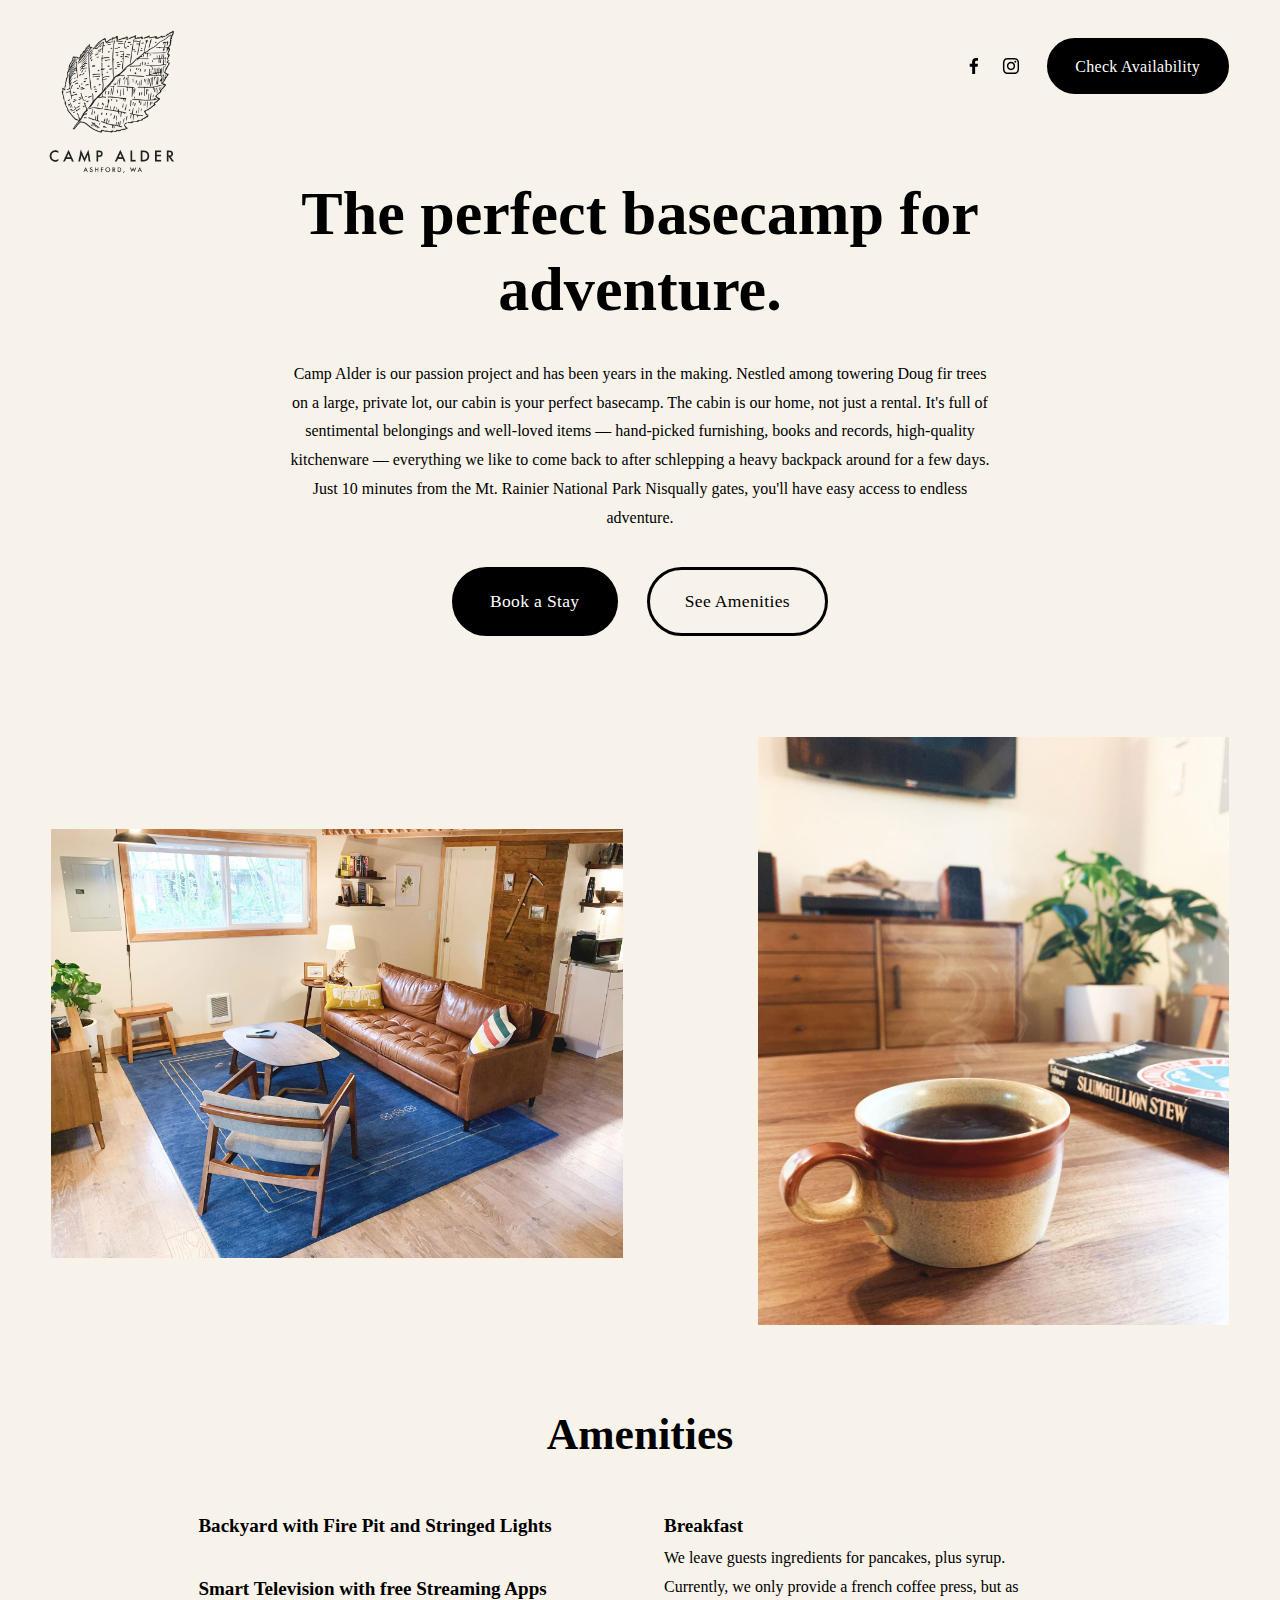
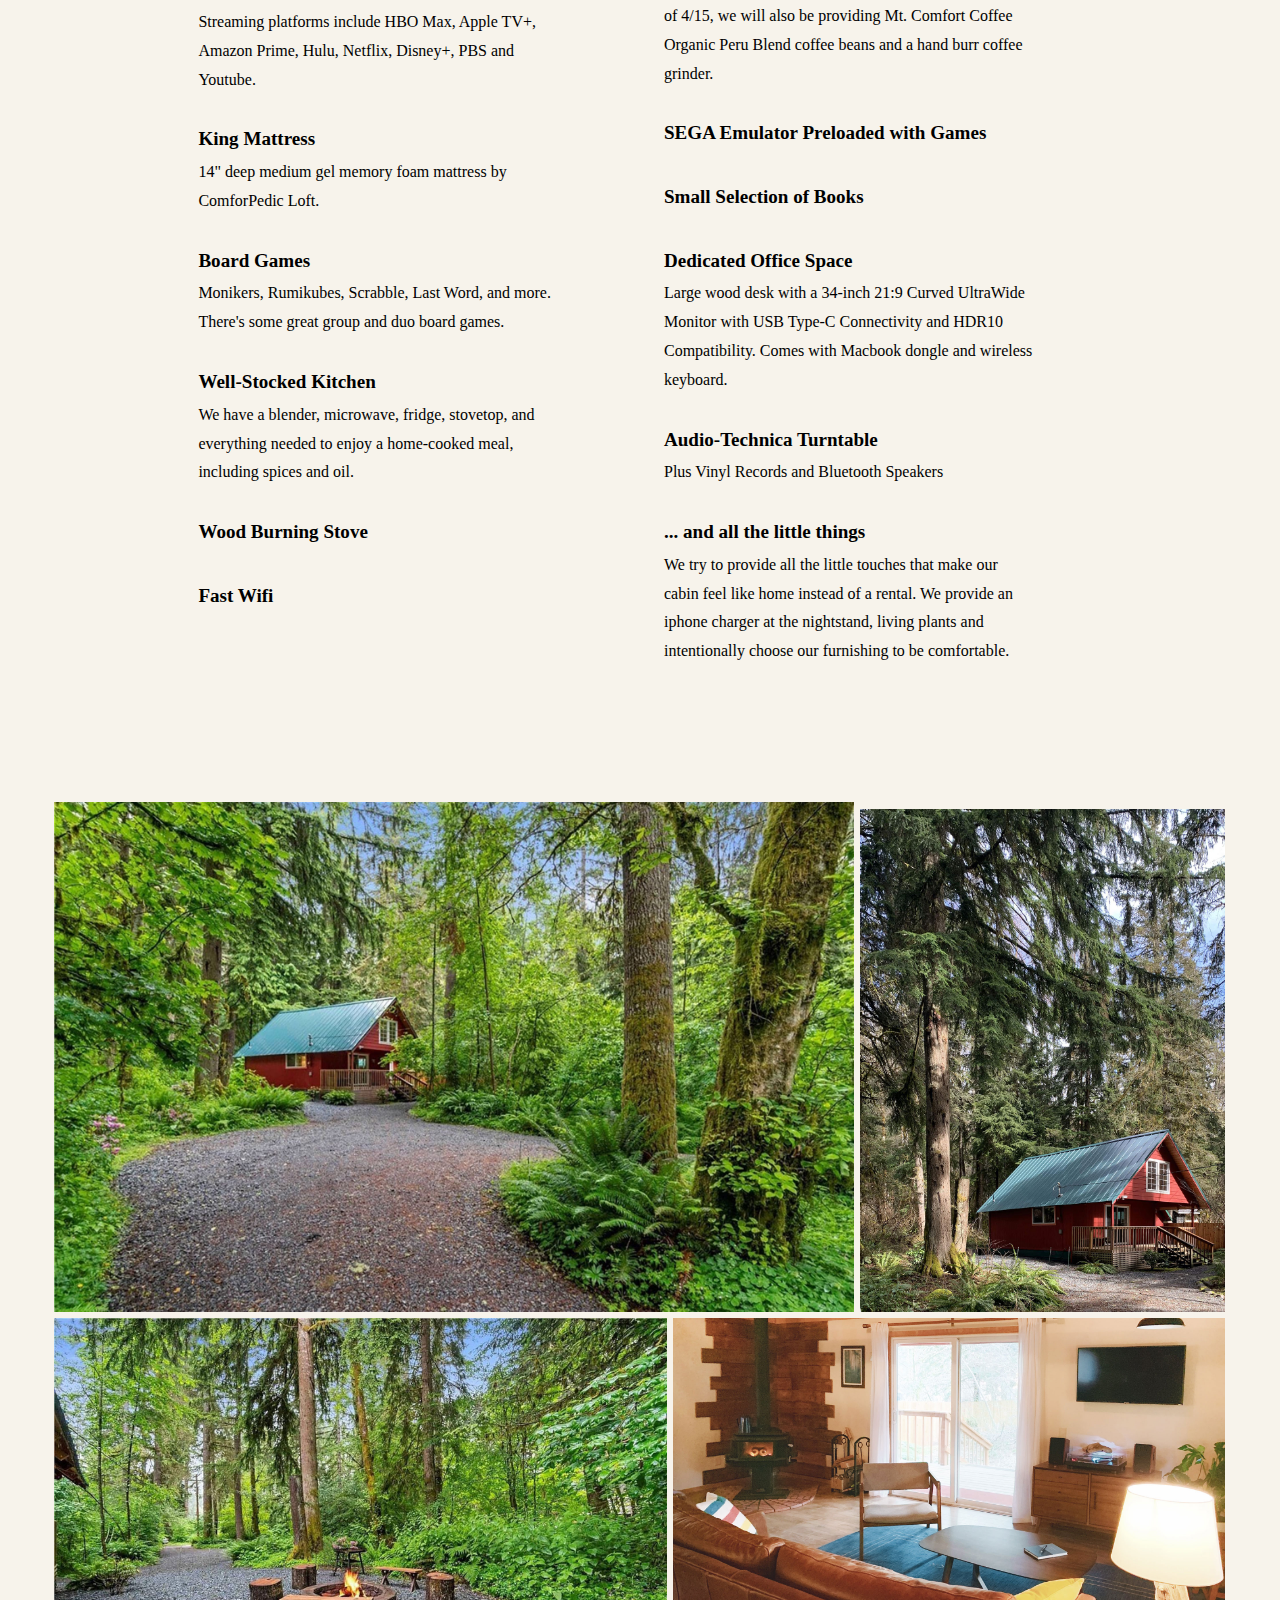
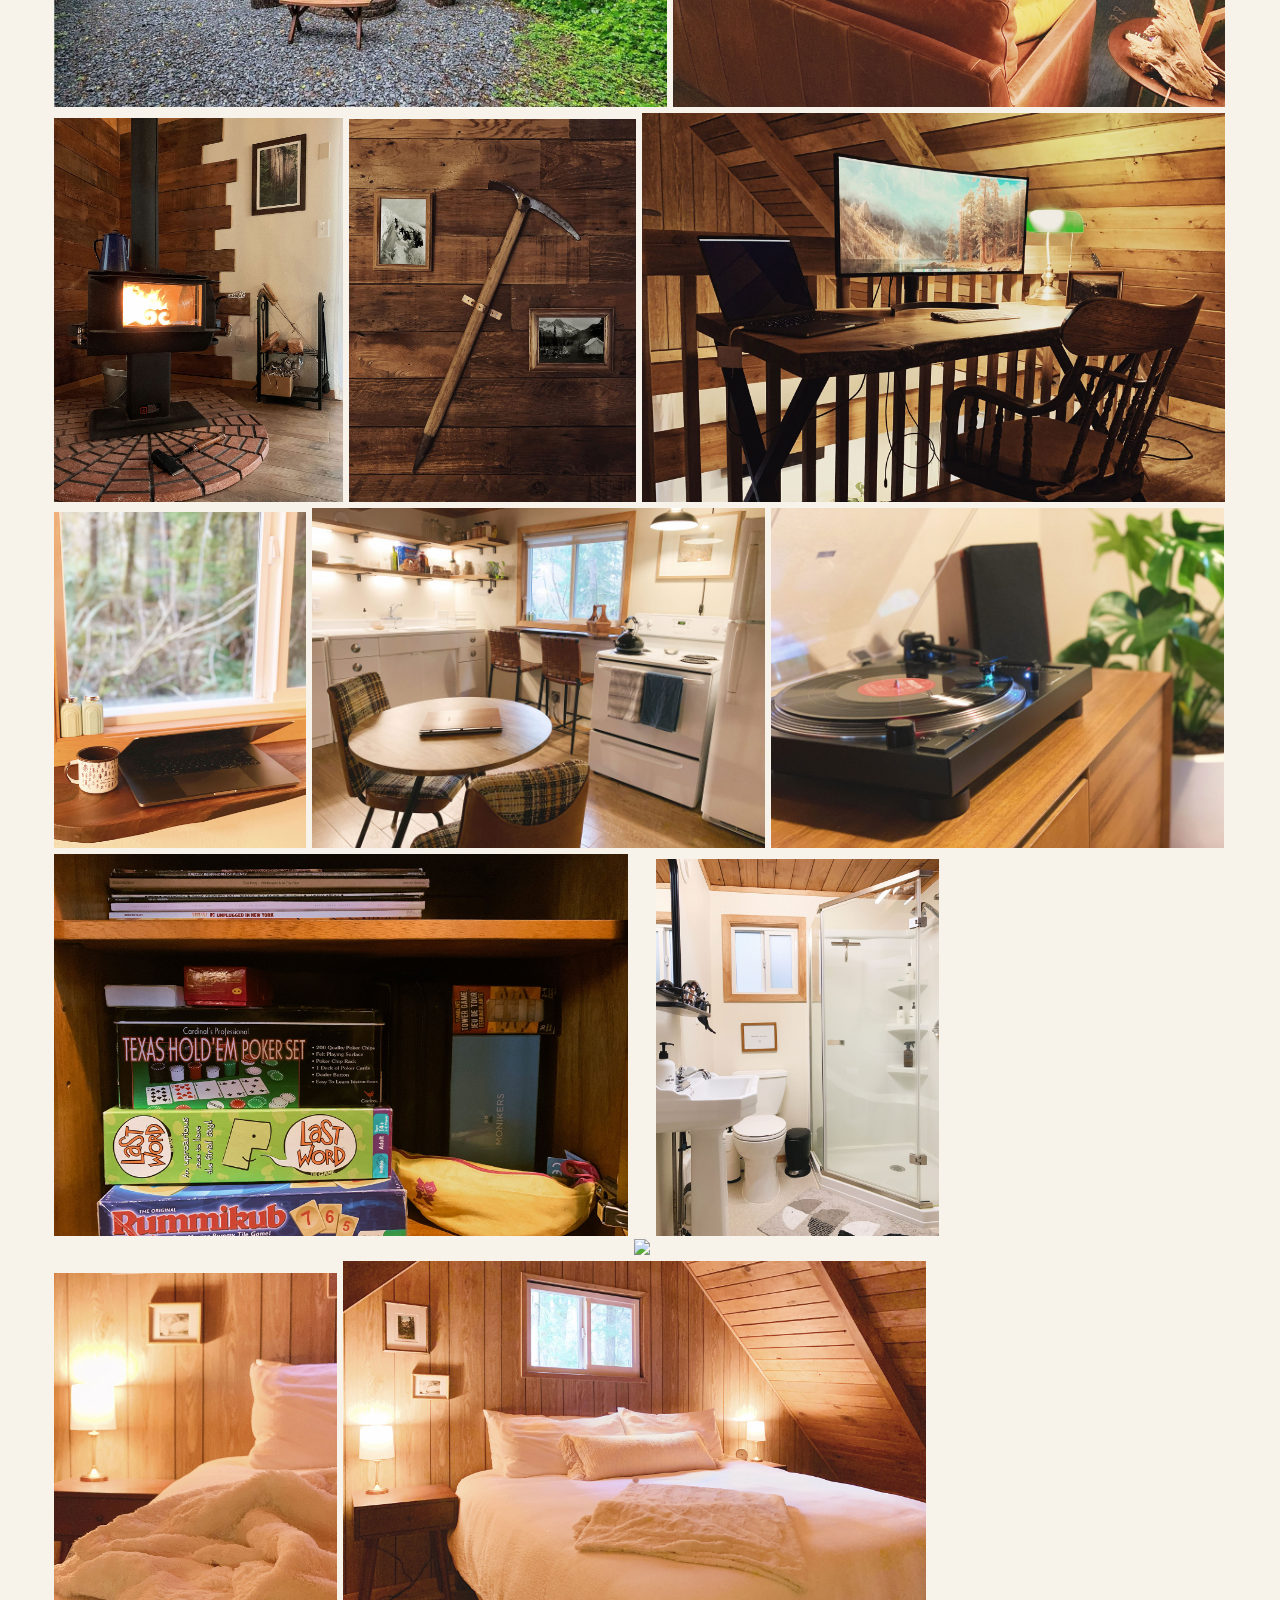
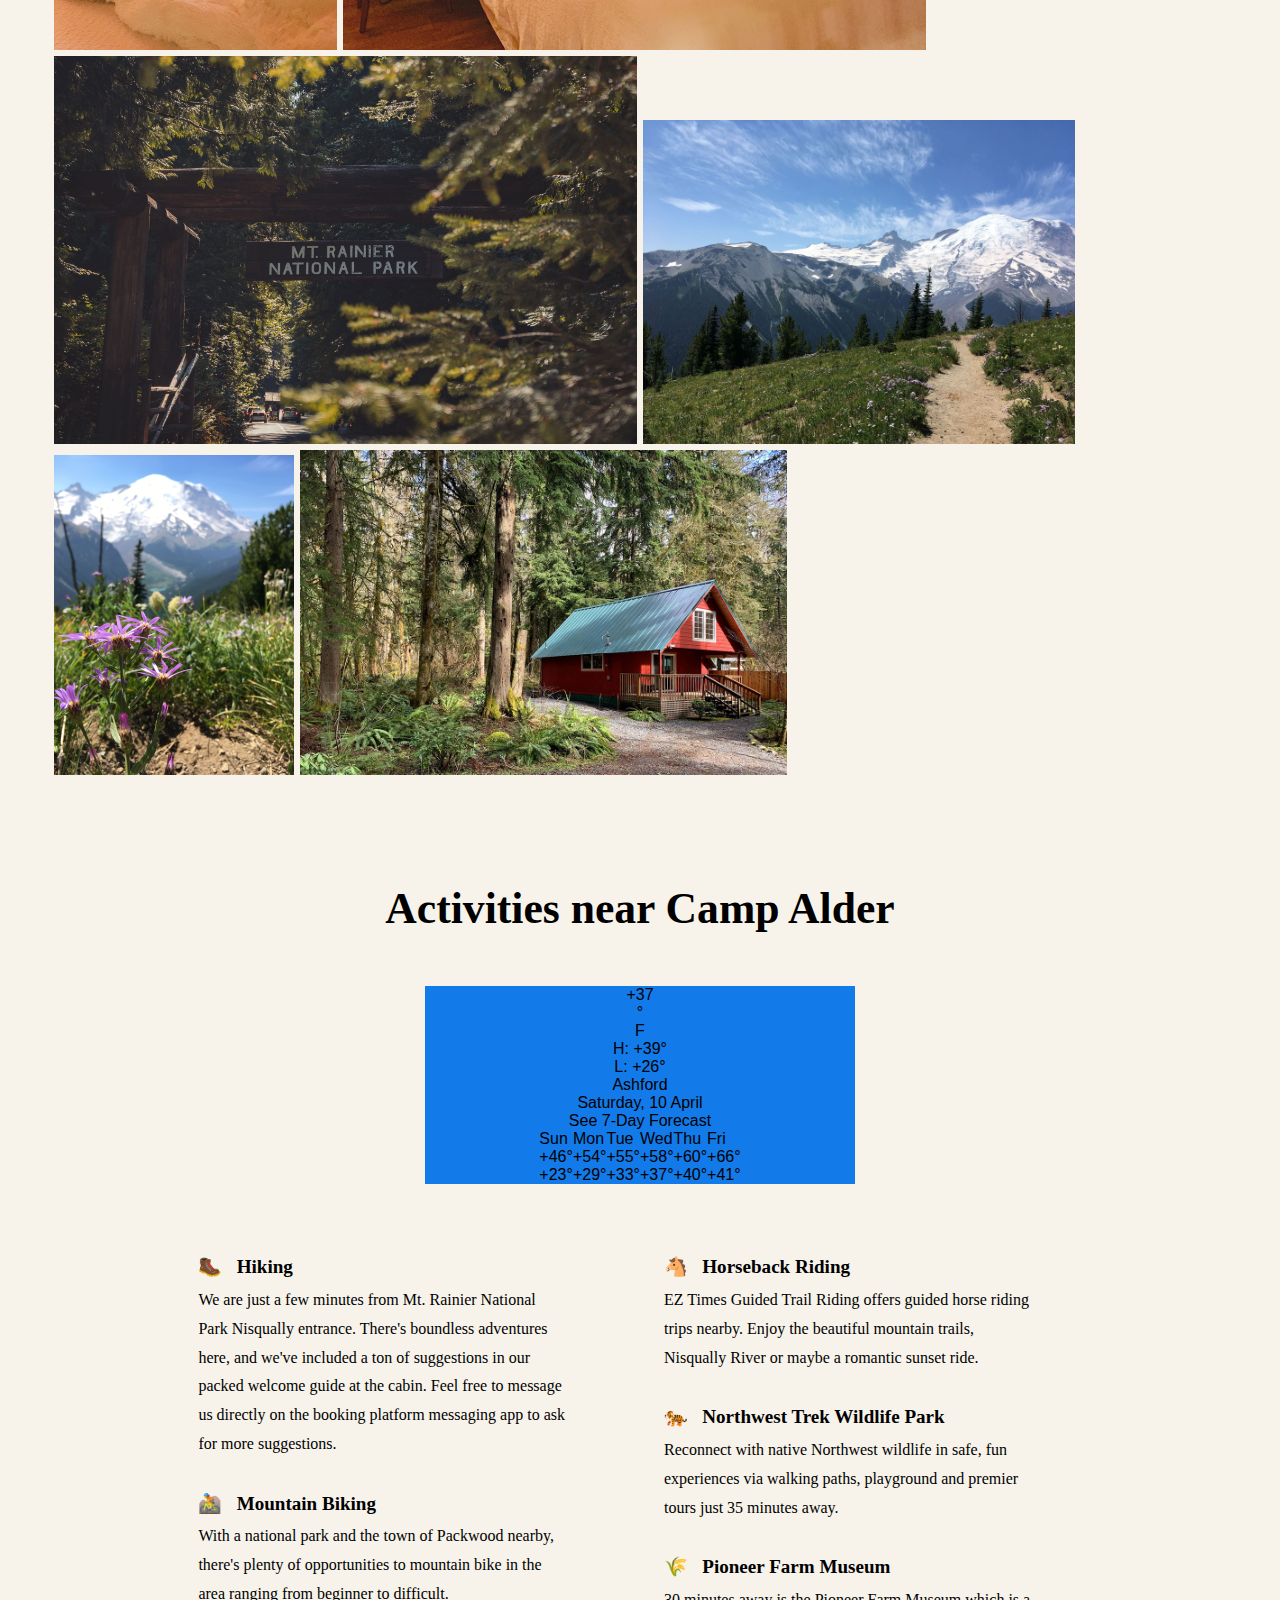
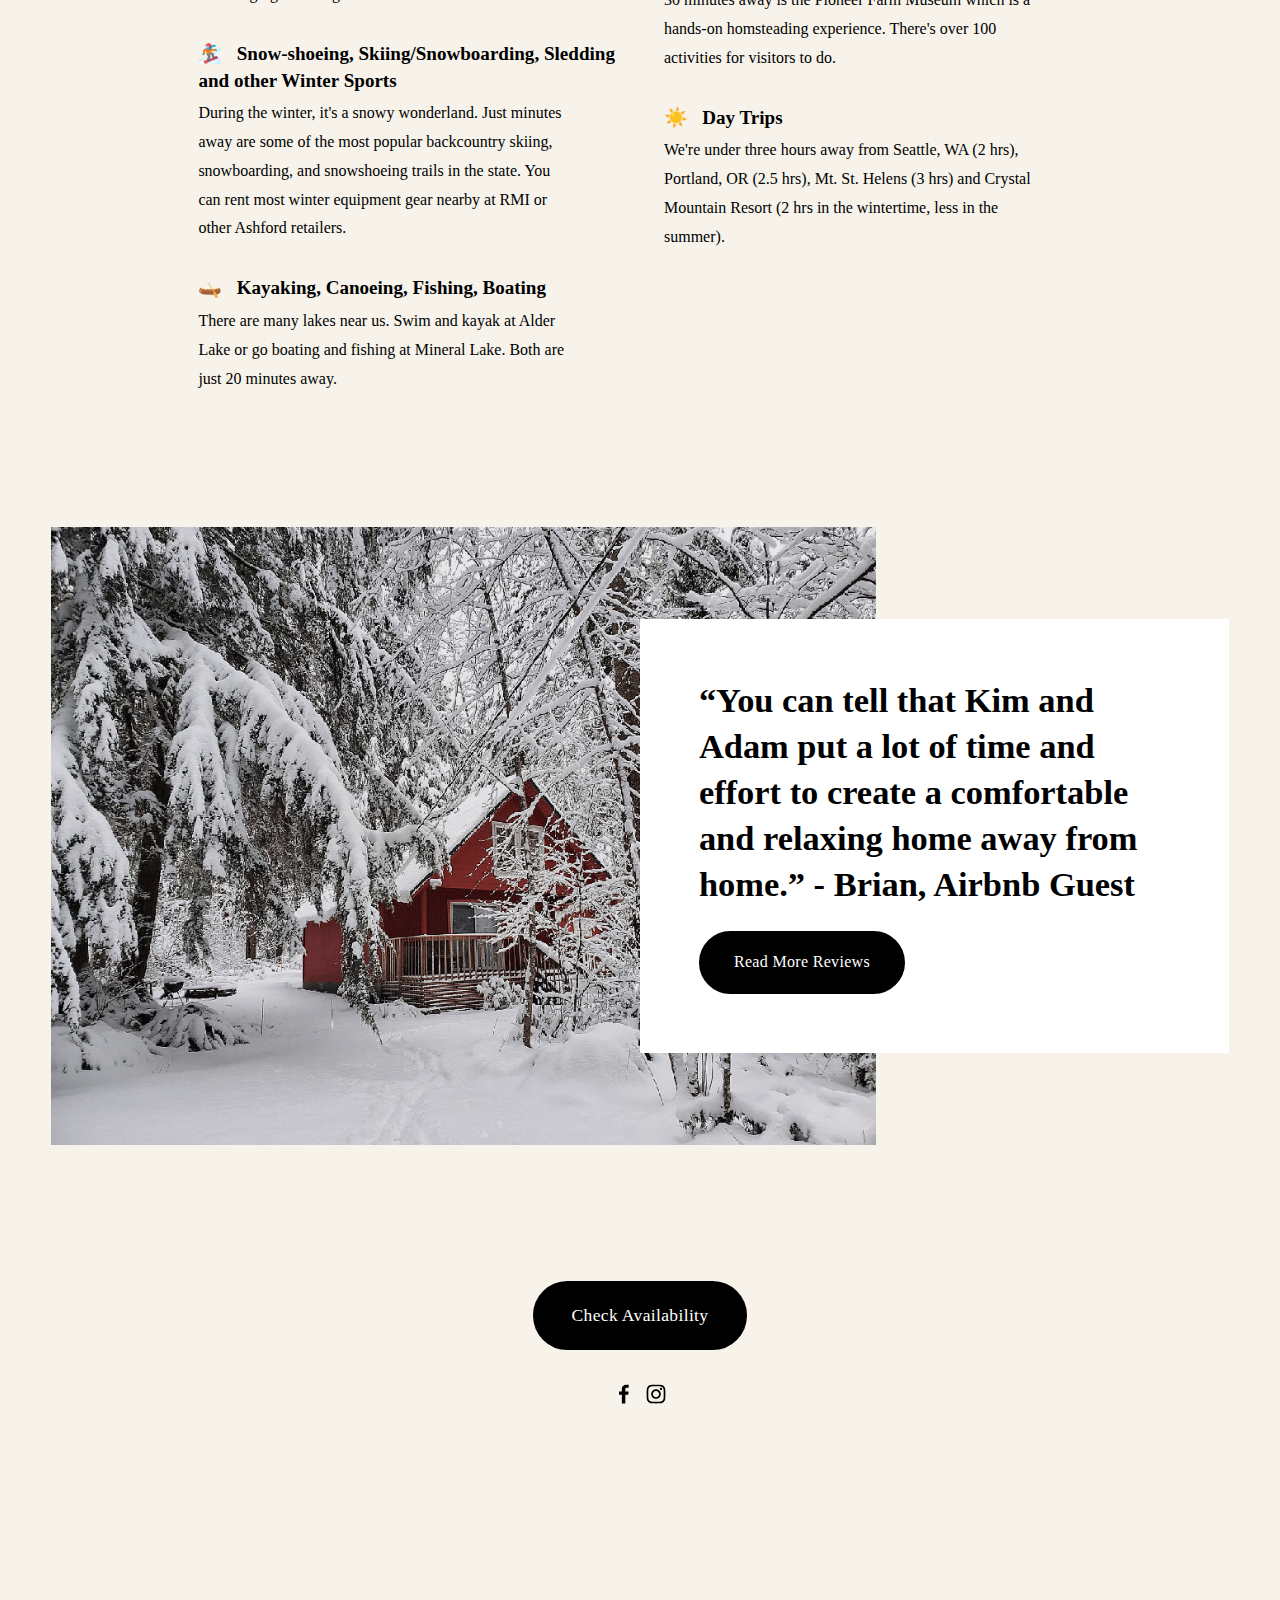
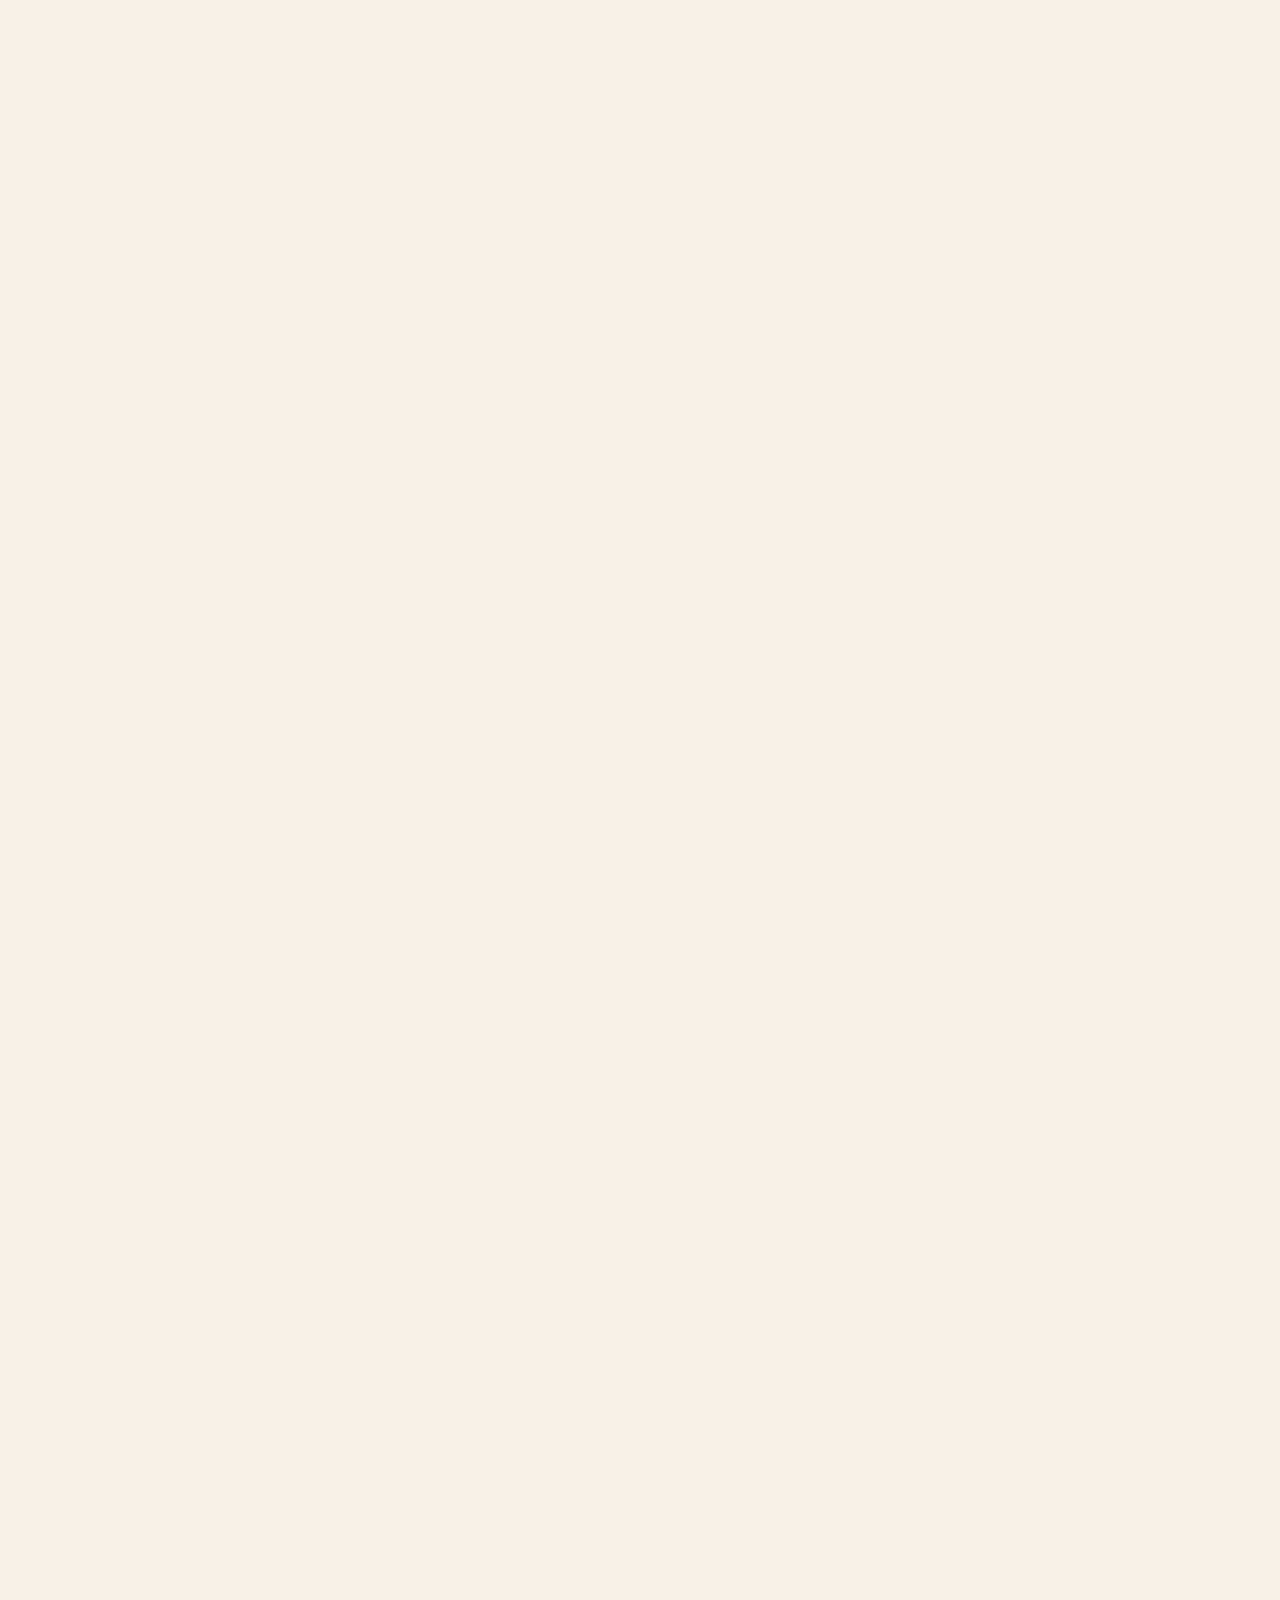
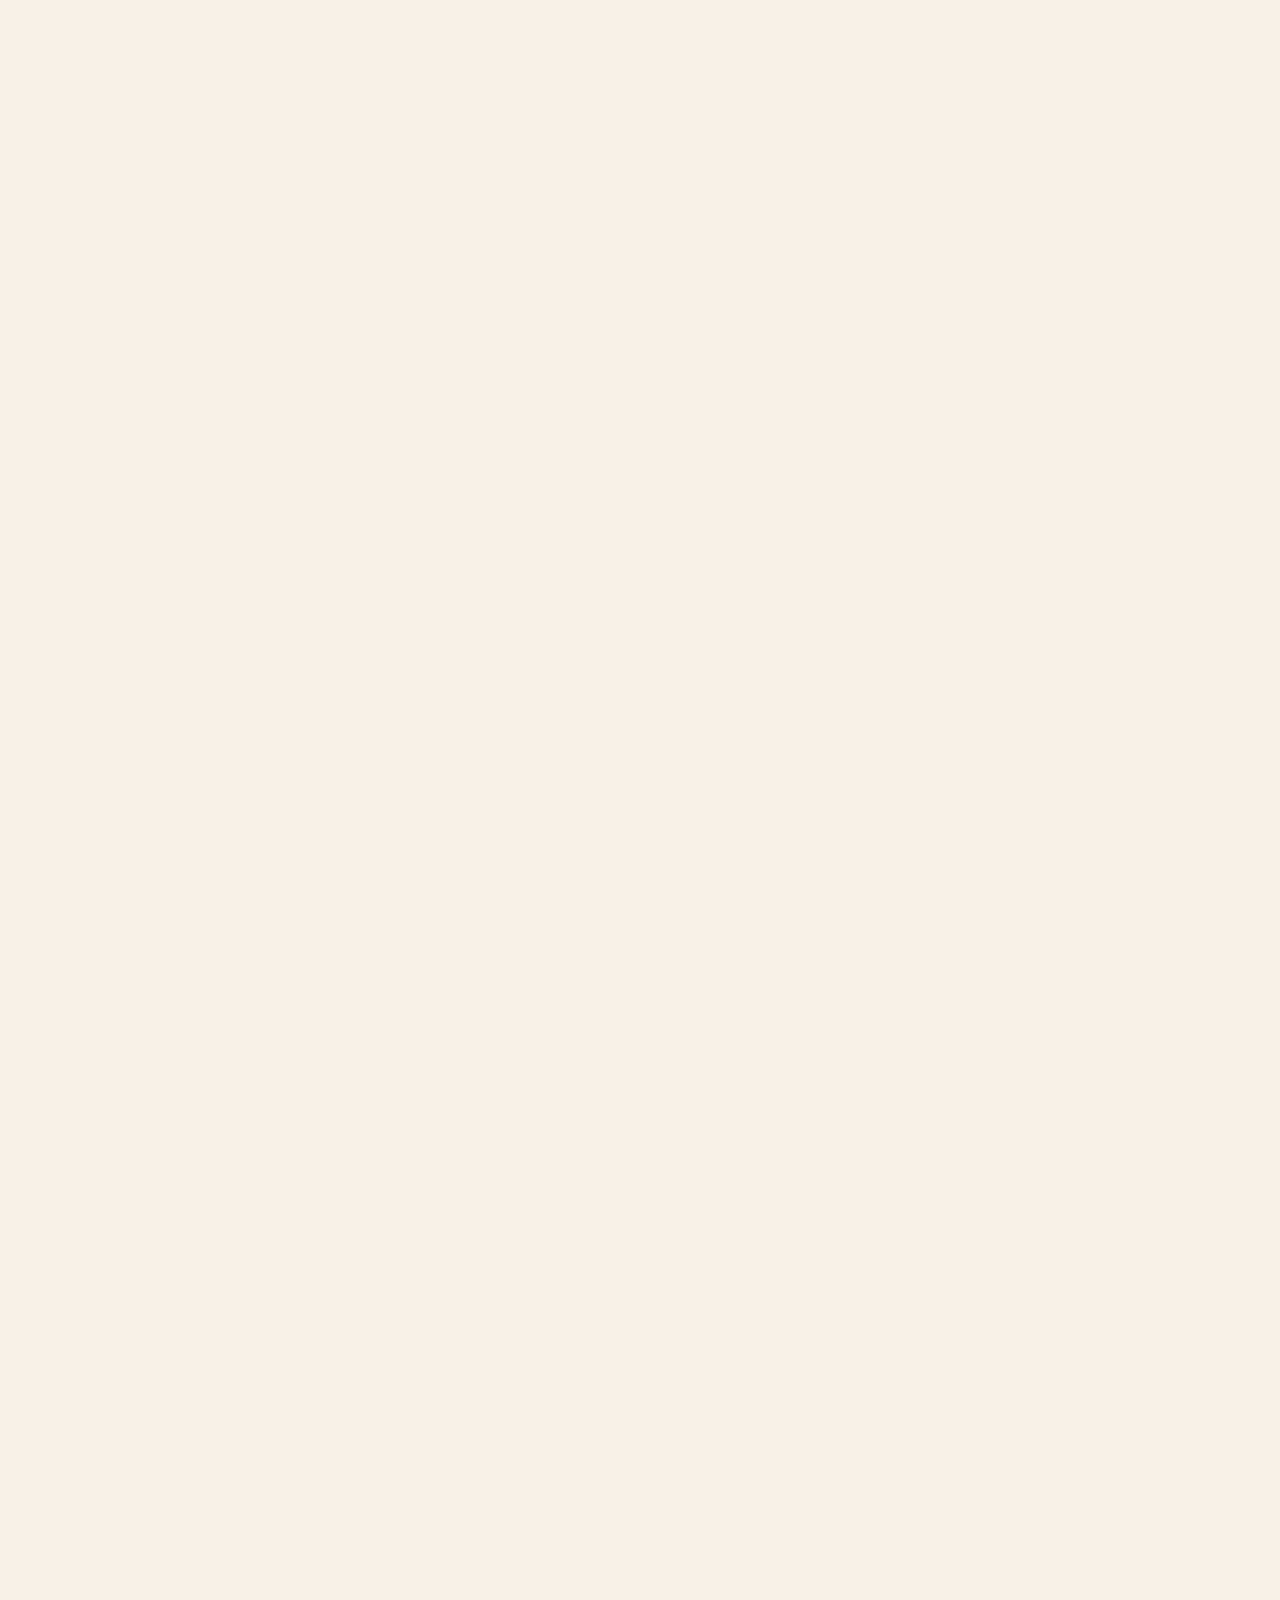
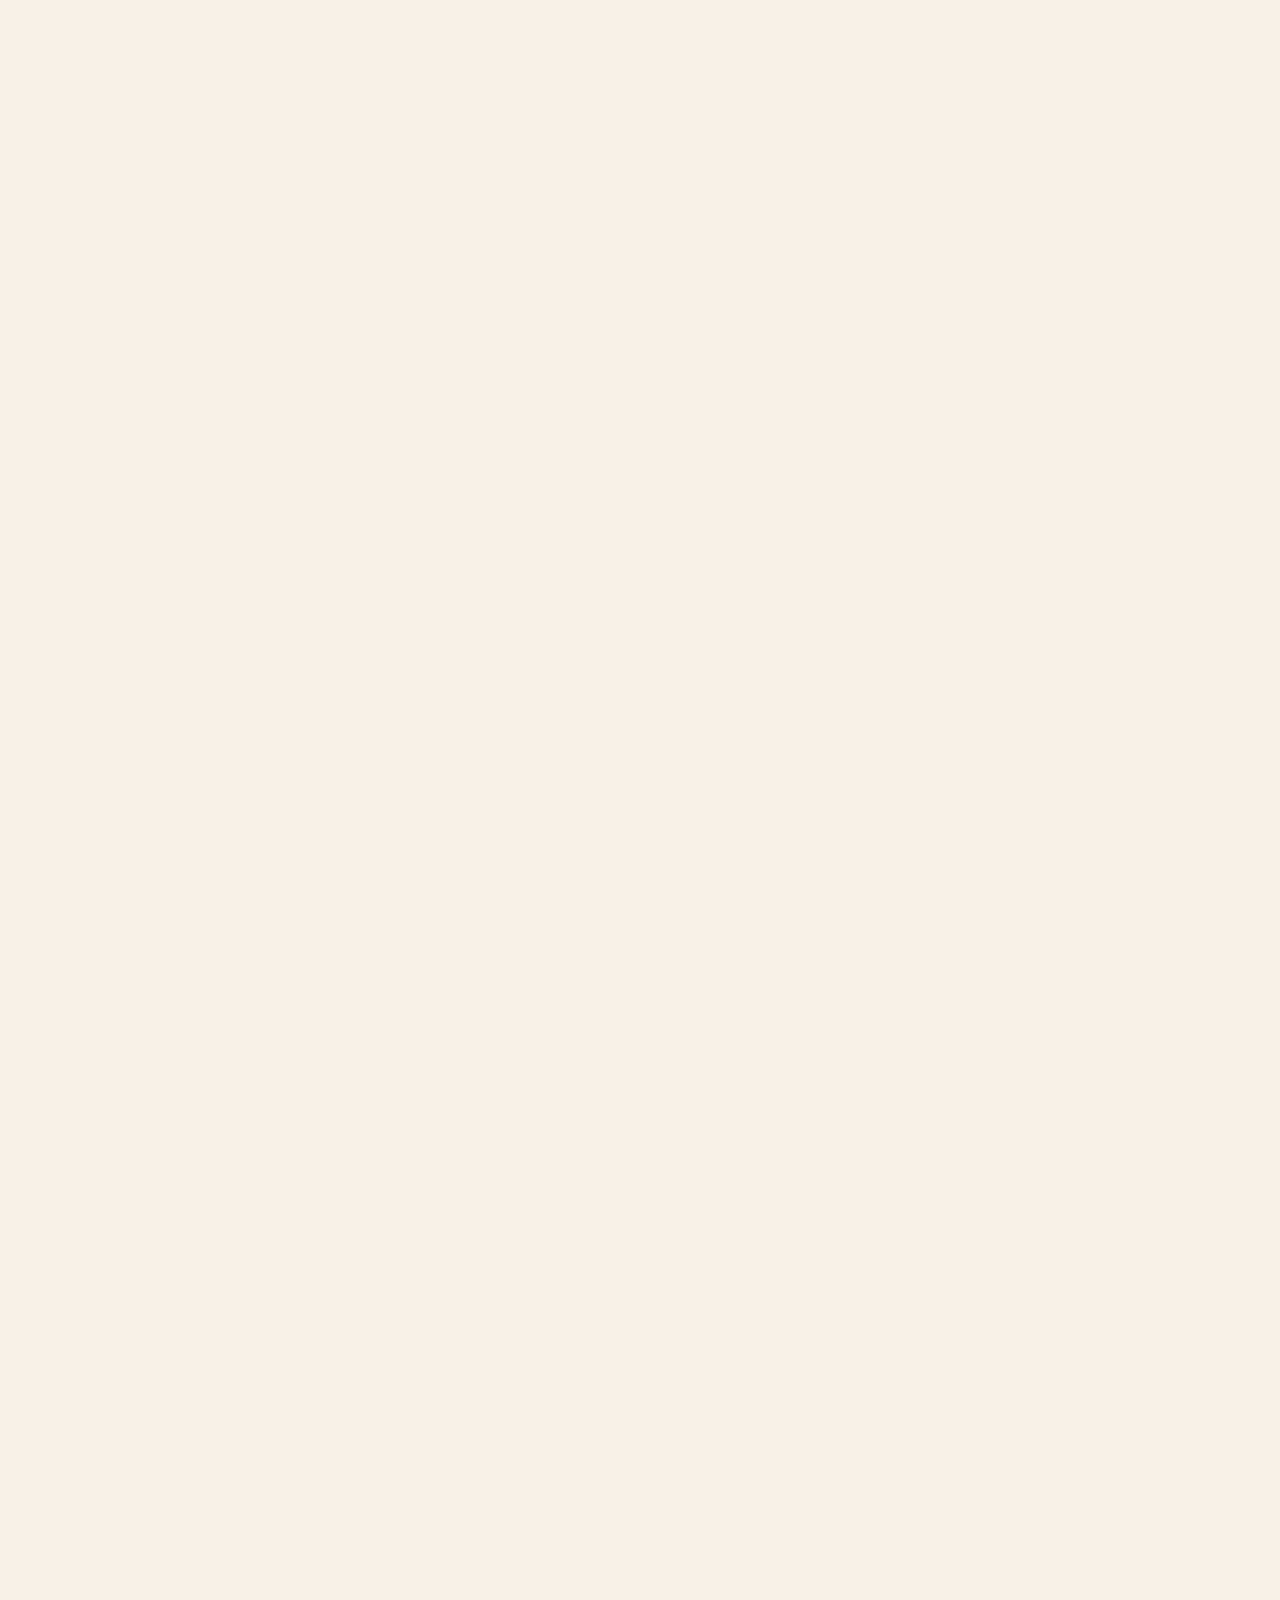
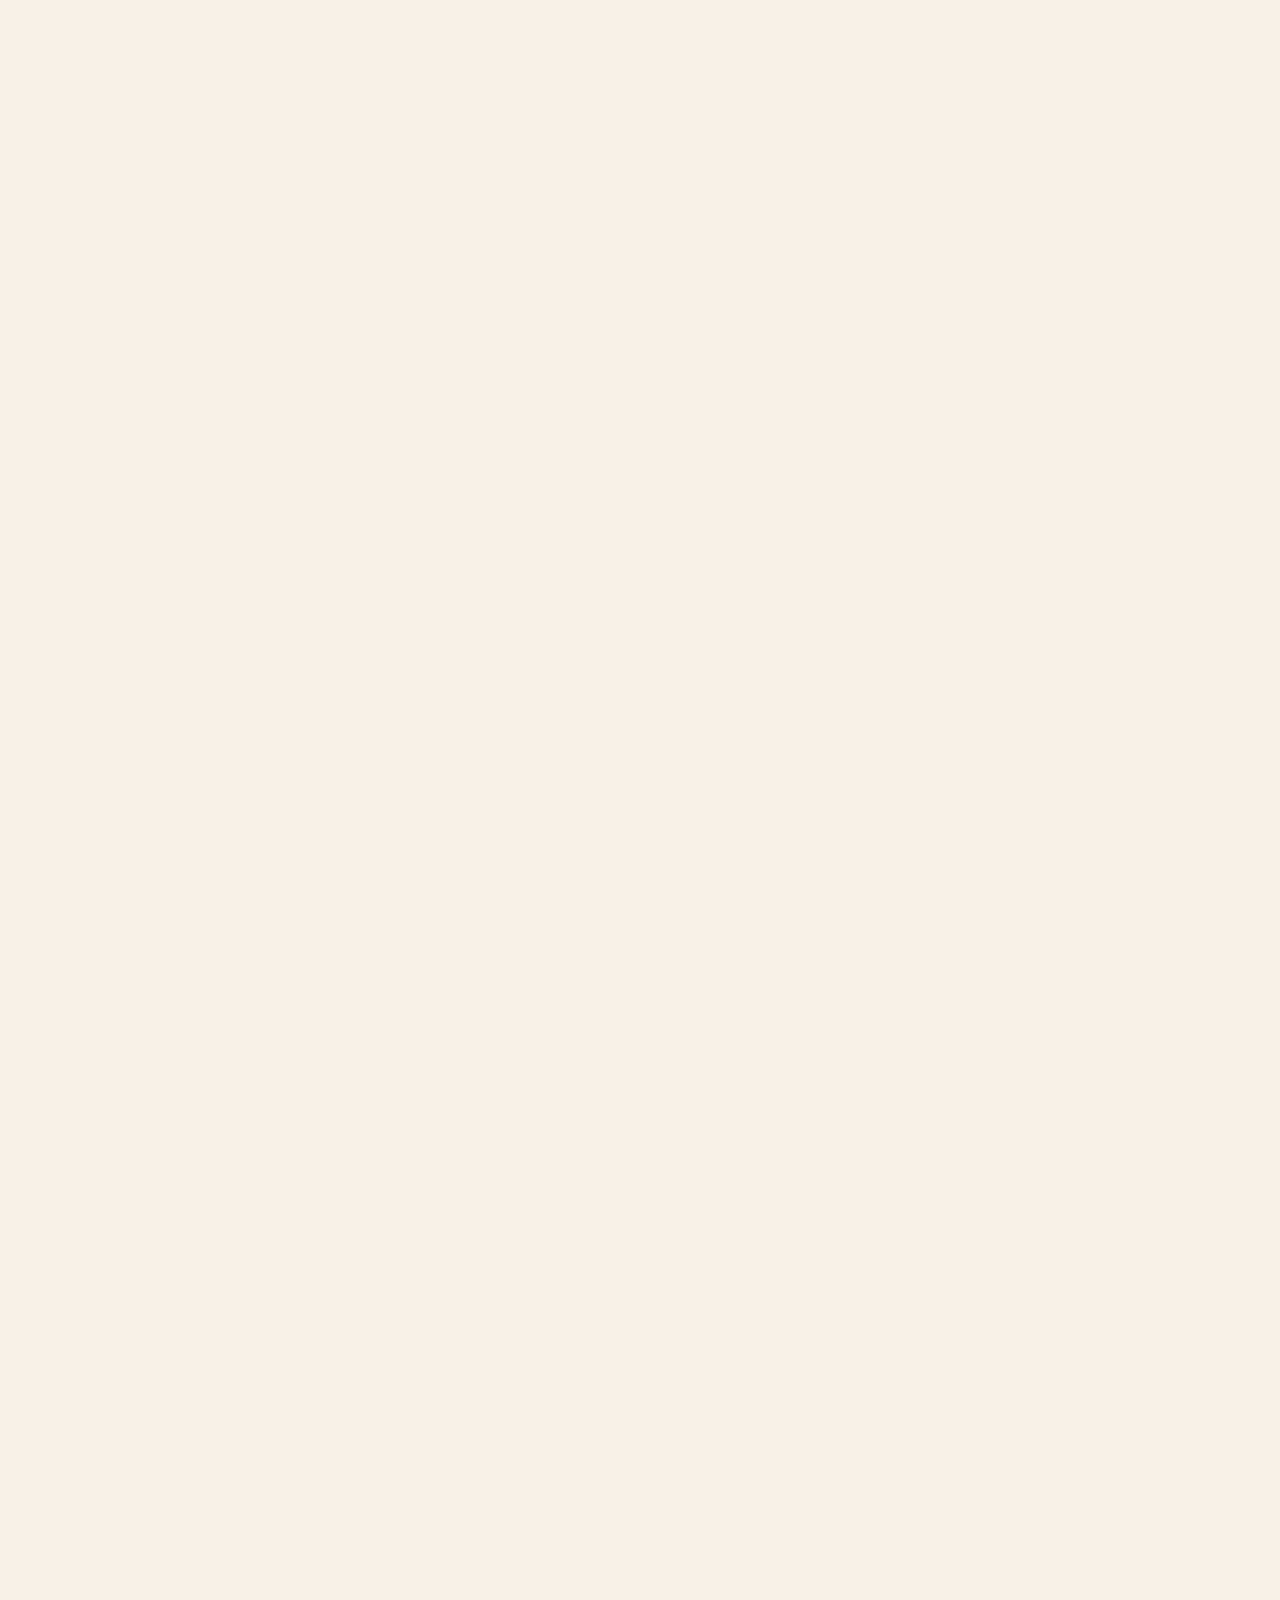
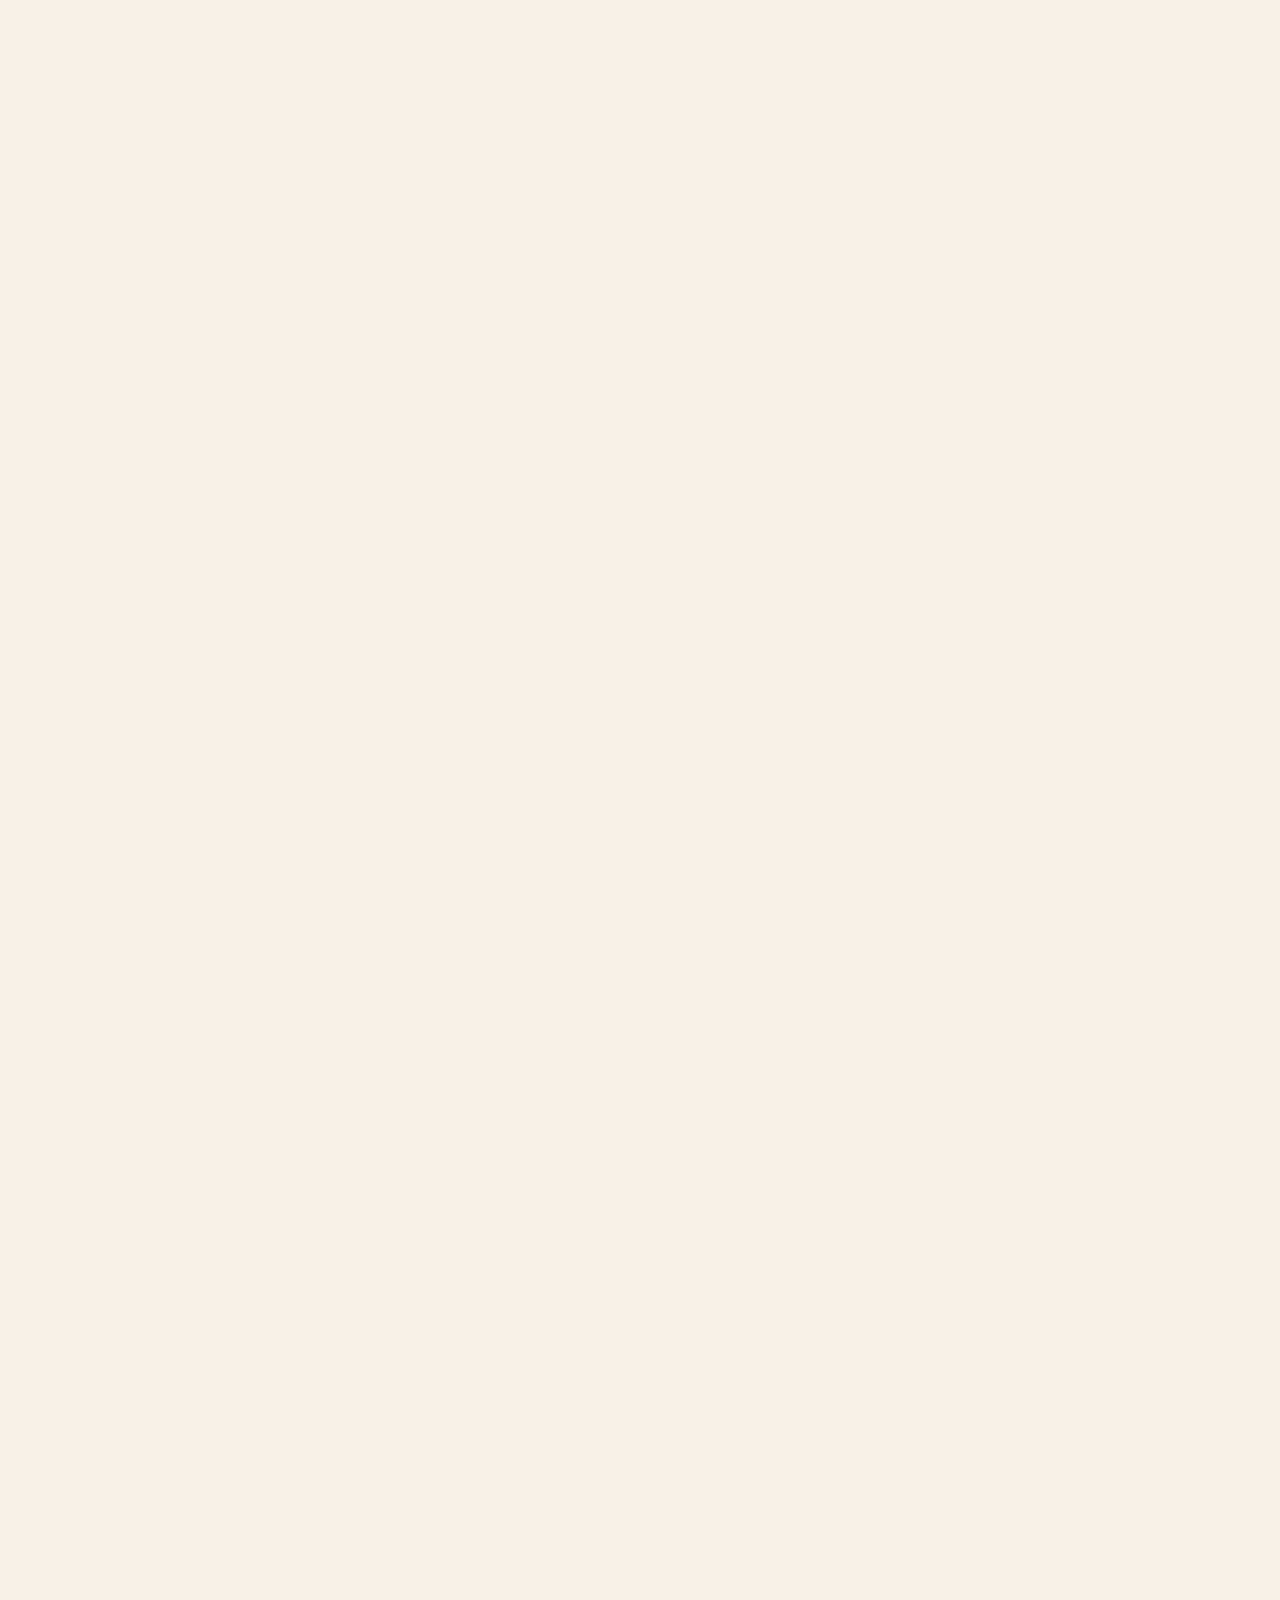
==== commit 3d69eca4: "Update index.html" ====
--- a/index.html
+++ b/index.html
@@ -1 +1 @@
-<!DOCTYPE html><html><head style=""><meta http-equiv="Content-Type" content="text/html; charset=UTF-8"><meta http-equiv="X-UA-Compatible" content="IE=edge,chrome=1"><meta name="viewport" content="width=device-width, initial-scale=1"><title>Camp Alder | Mt. Rainier Cabin</title><link rel="apple-touch-icon" sizes="180x180" href="./apple-touch-icon.png"><link rel="icon" type="image/png" sizes="32x32" href="./favicon-32x32.png"><link rel="icon" type="image/png" sizes="16x16" href="./favicon-16x16.png"><link rel="manifest" href="./site.webmanifest"><link rel="canonical" href="https://campalder.com"><meta property="og:site_name" content="Camp Alder | Mt. Rainier Cabin"><meta property="og:title" content="Camp Alder | Mt. Rainier Cabin"><meta property="og:url" content="https://campalder.com"><meta property="og:type" content="website"><meta property="og:image" content="http://campalder.com/campalder.jpg"/><meta property="og:description" content="Camp Alder is a modern cabin located just minutes away from Mt. Rainier National Park Nisqually Entrance in Ashford, WA. It's the perfect basecamp for your adventures in Washington."><meta itemprop="name" content="Camp Alder | Mt. Rainier Cabin"><meta itemprop="url" content="https://campalder.com"><meta name="description" content="Camp Alder is a modern cabin located just minutes away from Mt. Rainier National Park Nisqually Entrance in Ashford, WA. It's the perfect basecamp for your adventures in Washington."><script async src="https://www.googletagmanager.com/gtag/js?id=G-SBN2HVGP4K"></script><script>window.dataLayer=window.dataLayer || []; function gtag(){dataLayer.push(arguments);}gtag('js', new Date()); gtag('config', 'G-SBN2HVGP4K');</script><style type="text/css">@font-face{font-family: aktiv-grotesk;src: url(https://use.typekit.net/af/ab3e12/000000000000000077359d4f/30/l?subset_id=2&fvd=n4&v=3) format("woff2"), url(https://use.typekit.net/af/ab3e12/000000000000000077359d4f/30/d?subset_id=2&fvd=n4&v=3) format("woff"), url(https://use.typekit.net/af/ab3e12/000000000000000077359d4f/30/a?subset_id=2&fvd=n4&v=3) format("opentype");font-weight: 400;font-style: normal;font-display: auto}@font-face{font-family: aktiv-grotesk;src: url(https://use.typekit.net/af/c11a71/000000000000000077359d5e/30/l?subset_id=2&fvd=n5&v=3) format("woff2"), url(https://use.typekit.net/af/c11a71/000000000000000077359d5e/30/d?subset_id=2&fvd=n5&v=3) format("woff"), url(https://use.typekit.net/af/c11a71/000000000000000077359d5e/30/a?subset_id=2&fvd=n5&v=3) format("opentype");font-weight: 500;font-style: normal;font-display: auto}@font-face{font-family: aktiv-grotesk;src: url(https://use.typekit.net/af/a798a9/000000000000000077359d55/30/l?subset_id=2&fvd=n7&v=3) format("woff2"), url(https://use.typekit.net/af/a798a9/000000000000000077359d55/30/d?subset_id=2&fvd=n7&v=3) format("woff"), url(https://use.typekit.net/af/a798a9/000000000000000077359d55/30/a?subset_id=2&fvd=n7&v=3) format("opentype");font-weight: 700;font-style: normal;font-display: auto}@font-face{font-family: aktiv-grotesk;src: url(https://use.typekit.net/af/951aca/000000000000000077359d51/30/l?subset_id=2&fvd=i4&v=3) format("woff2"), url(https://use.typekit.net/af/951aca/000000000000000077359d51/30/d?subset_id=2&fvd=i4&v=3) format("woff"), url(https://use.typekit.net/af/951aca/000000000000000077359d51/30/a?subset_id=2&fvd=i4&v=3) format("opentype");font-weight: 400;font-style: italic;font-display: auto}@font-face{font-family: aktiv-grotesk;src: url(https://use.typekit.net/af/8e3d9f/000000000000000077359d58/30/l?subset_id=2&fvd=i7&v=3) format("woff2"), url(https://use.typekit.net/af/8e3d9f/000000000000000077359d58/30/d?subset_id=2&fvd=i7&v=3) format("woff"), url(https://use.typekit.net/af/8e3d9f/000000000000000077359d58/30/a?subset_id=2&fvd=i7&v=3) format("opentype");font-weight: 700;font-style: italic;font-display: auto}</style><script type="text/javascript">try{Typekit.load();}catch(e){}</script><script type="application/ld+json">{"url":"https://campalder.com","name":"Camp Alder | Mt. Rainier Cabin","description":"","@context":"http://schema.org","@type":"WebSite"}</script><link rel="stylesheet" type="text/css" href="./site.css"></head><body id="collection-5ce6d52e971a180d32306a06" data-controller="SiteLoader, Flags" class="header-overlay-alignment-center header-width-full primary-button-style-solid primary-button-shape-pill image-block-poster-text-alignment-left image-block-card-content-position-center image-block-card-text-alignment-center image-block-overlap-content-position-center image-block-overlap-text-alignment-left image-block-collage-content-position-center image-block-collage-text-alignment-left image-block-stack-text-alignment-left hide-opentable-icons opentable-style-dark homepage mobile-style-available general-page" tabindex="-1" data-mobile-header-editing="true" data-menu-overlay-theme-switcher="true" data-controllers-bound="Flags" cz-shortcut-listen="true" data-animation-state="booted"><div id="siteWrapper" class="clearfix site-wrapper"><div class="floating-cart hidden" data-controller="FloatingCart" data-controllers-bound="FloatingCart"><a href="https://campalder.com" class="icon icon--stroke icon--cart sqs-custom-cart"> <span class="Cart-inner"> <svg class="icon icon--cart" viewBox="0 0 31 26"> <g class="svg-icon cart-icon--odd"> <circle stroke-miterlimit="10" cx="22.5" cy="21.5" r="1"></circle> <circle stroke-miterlimit="10" cx="9.5" cy="21.5" r="1"></circle> <path fill="none" stroke-miterlimit="10" d="M0,1.5h5c0.6,0,1.1,0.4,1.1,1l1.7,13 c0.1,0.5,0.6,1,1.1,1h15c0.5,0,1.2-0.4,1.4-0.9l3.3-8.1c0.2-0.5-0.1-0.9-0.6-0.9H12"></path> </g></svg><div class="icon-cart-quantity"> <span class="sqs-cart-quantity">0</span></div></span></a></div><header data-test="header" id="header" class="header theme-col--primary" data-controller="Header" data-current-styles="{&quot;layout&quot;: &quot;navRight&quot;, &quot;action&quot;:{&quot;href&quot;: &quot;/&quot;, &quot;buttonText&quot;: &quot;Check Availability&quot;, &quot;newWindow&quot;: false}, &quot;showSocial&quot;: true, &quot;menuOverlayAnimation&quot;: &quot;fade&quot;, &quot;cartStyle&quot;: &quot;cart&quot;, &quot;cartText&quot;: &quot;Cart&quot;, &quot;showButton&quot;: true, &quot;showCart&quot;: false, &quot;showAccountLogin&quot;: true, &quot;mobileOptions&quot;:{&quot;layout&quot;: &quot;logoLeftNavRight&quot;, &quot;menuIcon&quot;: &quot;doubleLineHamburger&quot;}, &quot;showPromotedElement&quot;: false}" data-section-id="header" data-header-theme="" data-menu-overlay-theme="" data-first-focusable-element="" tabindex="-1" data-controllers-bound="Header"> <div class="header-announcement-bar-wrapper"><div class="header-inner container--fluid header-mobile-layout-logo-left-nav-right header-layout-nav-right "><a href="https://campalder.com"><img id="site-title" src="./campalder.png" data-animation-role="header-element"></a><div class="header-display-desktop" data-content-field="site-title"><div class="header-title-nav-wrapper"><div class="header-nav"><div class="header-nav-wrapper"><nav class="header-nav-list"> </nav></div></div></div><div class="header-actions header-actions--right"><div class="header-actions-action header-actions-action--social"><a class="icon icon--fill" href="https://www.facebook.com/campalder/" target="_blank" aria-label="Facebook"><svg viewBox="23 23 64 64"><use xlink:href="#facebook-unauth-icon" width="110" height="110"></use></svg></a><a class="icon icon--fill" href="https://www.instagram.com/campalder/" target="_blank" aria-label="Instagram"><svg viewBox="23 23 64 64"><use xlink:href="#instagram-unauth-icon" width="110" height="110"></use></svg></a></div><div class="showOnMobile"></div><div class="showOnDesktop"></div><div class="header-actions-action header-actions-action--cta" data-animation-role="header-element"> <a class="btn btn--border theme-btn--primary-inverse" href="https://www.airbnb.com/rooms/48648521?s=67&unique_share_id=db197edd-c88e-4f68-92fd-6c1fde4f626a"> Check Availability </a></div></div></div><div class="header-display-mobile" data-content-field="site-title"><div class="header-title-nav-wrapper"><div class="header-nav"><div class="header-nav-wrapper"><nav class="header-nav-list"><div class="header-nav-item header-nav-item--collection"> <a href="https://www.airbnb.com/rooms/48648521?s=67&unique_share_id=db197edd-c88e-4f68-92fd-6c1fde4f626a" data-animation-role="header-element"> Book a Stay </a></div></nav></div></div></div><div class="header-actions header-actions--right"><div class="header-actions-action header-actions-action--social"><a class="icon icon--fill" href="https://www.facebook.com/campalder/" target="_blank" aria-label="Facebook"><svg viewBox="23 23 64 64"><use xlink:href="#facebook-unauth-icon" width="110" height="110"></use></svg></a><a class="icon icon--fill" href="https://www.instagram.com/campalder/" target="_blank" aria-label="Instagram"><svg viewBox="23 23 64 64"><use xlink:href="#instagram-unauth-icon" width="110" height="110"></use></svg></a></div><div class="showOnMobile"></div><div class="showOnDesktop"></div><div class="header-actions-action header-actions-action--cta" data-animation-role="header-element"> <a class="btn btn--border theme-btn--primary-inverse" href="https://www.airbnb.com/rooms/48648521?s=67&unique_share_id=db197edd-c88e-4f68-92fd-6c1fde4f626a"> Check Availability </a></div></div></div></div></div></header><main id="page" class="container" role="main"><article class="sections" data-page-sections="5ce6d52e971a180d32306a09" id="sections"><section data-test="page-section" data-section-theme="" class="page-section layout-engine-section background-width--full-bleed section-height--medium content-width--narrow horizontal-alignment--center vertical-alignment--middle section-match-padding-top section-match-padding-bottom" data-section-id="5ce6db120d929720c96ee729" data-controller="SectionWrapperController, MagicPaddingController" data-current-styles="{&quot;imageOverlayOpacity&quot;: 0.15, &quot;backgroundWidth&quot;: &quot;background-width--full-bleed&quot;, &quot;sectionHeight&quot;: &quot;section-height--medium&quot;, &quot;customSectionHeight&quot;: 45, &quot;horizontalAlignment&quot;: &quot;horizontal-alignment--center&quot;, &quot;verticalAlignment&quot;: &quot;vertical-alignment--middle&quot;, &quot;contentWidth&quot;: &quot;content-width--narrow&quot;, &quot;sectionAnimation&quot;: &quot;none&quot;, &quot;backgroundMode&quot;: &quot;image&quot;}" data-animation="none" data-controllers-bound="SectionWrapperController, MagicPaddingController" data-active="true"><div class="section-background"></div><div class="content-wrapper" style=" "><div class="content"><div class="sqs-layout sqs-grid-12 columns-12" data-type="page-section" id="page-section-5ce6db120d929720c96ee729"><div class="row sqs-row"><div class="col sqs-col-12 span-12"><div class="sqs-block html-block sqs-block-html" data-block-type="2" id="block-2767531063426c055b55"><div class="sqs-block-content"><h1 style="text-align:center;white-space:pre-wrap;">The perfect basecamp for adventure.</h1><p style="text-align:center;white-space:pre-wrap;" class=""><span class="shorten-sentence">Camp Alder is our passion project and has been years in the making. </span>Nestled among towering Doug fir trees on a large, private lot, our cabin is your perfect basecamp<span class="shorten-sentence">. The cabin is our home, not just a rental. It's full of sentimental belongings and well-loved items — hand-picked furnishing, books and records, high-quality kitchenware — everything we like to come back to after schlepping a heavy backpack around</span> for <span class="shorten-sentence">a few days. Just 10 minutes from the Mt. Rainier National Park Nisqually gates, you'll have easy access to </span>endless adventure.</p></div></div><div class="sqs-block button-block sqs-block-button" data-block-type="53" id="block-yui_3_17_2_1_1561642369809_9485"><div class="sqs-block-content" id="yui_3_17_2_1_1615939318587_169"><center> <span class="sqs-block-button-container--center" data-animation-role="button" data-alignment="center" data-button-size="large" id="yui_3_17_2_1_1615939318587_168"><a href="https://www.airbnb.com/rooms/48648521?s=67&unique_share_id=db197edd-c88e-4f68-92fd-6c1fde4f626a" class="sqs-block-button-element--large sqs-block-button-element" data-initialized="true">Book a Stay</a></span><span class="shorten-sentence"> <span class="sqs-block-button-container--center" data-animation-role="button" data-alignment="center" data-button-size="large" id="yui_3_17_2_1_1615939318587_168"><a href="#amenities" class="sqs-block-button-element--large sqs-block-button-element alt-btn" data-initialized="true">See Amenities</a></span></span></center></div></div></div></div></div></div></div></section><section data-test="page-section" data-section-theme="" class="page-section layout-engine-section background-width--full-bleed section-height--small content-width--wide horizontal-alignment--center vertical-alignment--middle section-match-padding-bottom" data-section-id="5d128343e07ce10001dd3827" data-controller="SectionWrapperController, MagicPaddingController" data-current-styles="{&quot;imageOverlayOpacity&quot;: 0.15, &quot;backgroundWidth&quot;: &quot;background-width--full-bleed&quot;, &quot;sectionHeight&quot;: &quot;section-height--small&quot;, &quot;horizontalAlignment&quot;: &quot;horizontal-alignment--center&quot;, &quot;verticalAlignment&quot;: &quot;vertical-alignment--middle&quot;, &quot;contentWidth&quot;: &quot;content-width--wide&quot;, &quot;sectionAnimation&quot;: &quot;none&quot;, &quot;backgroundMode&quot;: &quot;image&quot;}" data-animation="none" data-controllers-bound="SectionWrapperController, MagicPaddingController" id="yui_3_17_2_1_1615939318587_111" data-active="true"><div class="section-background"></div><div class="content-wrapper" style=" " id="yui_3_17_2_1_1615939318587_110"><div class="content" id="yui_3_17_2_1_1615939318587_109"><div class="sqs-layout sqs-grid-12 columns-12" data-type="page-section" id="page-section-5d128343e07ce10001dd3827"><div class="row sqs-row" id="yui_3_17_2_1_1615939318587_108"><div class="col sqs-col-6 span-6" id="yui_3_17_2_1_1615939318587_107"><div class="sqs-block spacer-block sqs-block-spacer" data-aspect-ratio="5.105105105105105" data-block-type="21" id="block-yui_3_17_2_1_1561494394083_12988"><div class="sqs-block-content sqs-intrinsic" id="yui_3_17_2_1_1615939318587_181" style="padding-bottom: 5.10511%;">&nbsp;</div></div><div class="sqs-block image-block sqs-block-image sqs-text-ready" data-block-type="5" id="block-55f4da16b5ba4b917ddf"><div class="sqs-block-content" id="yui_3_17_2_1_1615939318587_106"><div class="image-block-outer-wrapper layout-caption-below design-layout-inline combination-animation-slide-up individual-animation-none individual-text-animation-none animation-loaded" data-test="image-block-inline-outer-wrapper" id="yui_3_17_2_1_1615939318587_105"><figure class=" sqs-block-image-figure intrinsic " style="max-width:1380px;" id="yui_3_17_2_1_1615939318587_104"><div style="padding-bottom: 75%; overflow: hidden;" class=" image-block-wrapper has-aspect-ratio " data-animation-role="image" data-animation-override="" id="yui_3_17_2_1_1615939318587_103"><noscript><img src="./living-h.jpg" alt="living-h.jpg"/></noscript><img class="thumb-image loaded" data-component-key="idv1.i.5d1283e224a8ce0001910d2a" data-src="./living-h.jpg" data-image="./living-h.jpg" data-image-dimensions="1380x1035" data-image-focal-point="0.5,0.5" data-load="false" data-image-id="5d1283e224a8ce0001910d2a" data-type="image" alt="living-h.jpg" data-image-resolution="750w" src="./living-h.jpg" style="left: -0.0491642%; top: 0%; width: 100.098%; height: 100%; position: absolute;"></div></figure></div></div></div></div><div class="col sqs-col-1 span-1"><div class="sqs-block spacer-block sqs-block-spacer sized vsize-1" data-block-type="21" id="block-85371abbffc9c6f8c9ab"><div class="sqs-block-content">&nbsp;</div></div></div><div class="col sqs-col-5 span-5" id="yui_3_17_2_1_1615939318587_130"><div class="sqs-block image-block sqs-block-image sqs-text-ready" data-block-type="5" id="block-913c072e9d82b2f793e0"><div class="sqs-block-content" id="yui_3_17_2_1_1615939318587_129"><div class="image-block-outer-wrapper layout-caption-below design-layout-inline combination-animation-slide-up individual-animation-none individual-text-animation-none animation-loaded" data-test="image-block-inline-outer-wrapper" id="yui_3_17_2_1_1615939318587_128"><figure class=" sqs-block-image-figure intrinsic " style="max-width:773px;" id="yui_3_17_2_1_1615939318587_127"><div style="padding-bottom: 124.968%; overflow: hidden;" class=" image-block-wrapper has-aspect-ratio " data-animation-role="image" data-animation-override="" id="yui_3_17_2_1_1615939318587_126"><noscript><img src="./tea.jpg" alt="tea.jpg"/></noscript><img class="thumb-image loaded" data-component-key="idv1.i.5d14c95a299d560001e6316b" data-src="./tea.jpg" data-image="./tea.jpg" data-image-dimensions="773x966" data-image-focal-point="0.5,0.5" data-load="false" data-image-id="5d14c95a299d560001e6316b" data-type="image" alt="tea.jpg" data-image-resolution="750w" src="./tea.jpg" style="left: -0.0308337%; top: 0%; width: 100.062%; height: 100%; position: absolute;"></div></figure></div></div></div></div></div></div></div></div></section><section id="amenities" data-test="page-section" data-section-theme="" class="page-section layout-engine-section background-width--full-bleed section-height--medium content-width--medium horizontal-alignment--center vertical-alignment--middle section-match-padding-top section-match-padding-bottom" data-section-id="5ce6dd10e79c706cf88c98e1" data-controller="SectionWrapperController, MagicPaddingController" data-current-styles="{&quot;imageOverlayOpacity&quot;: 0.15, &quot;backgroundWidth&quot;: &quot;background-width--full-bleed&quot;, &quot;sectionHeight&quot;: &quot;section-height--medium&quot;, &quot;horizontalAlignment&quot;: &quot;horizontal-alignment--center&quot;, &quot;verticalAlignment&quot;: &quot;vertical-alignment--middle&quot;, &quot;contentWidth&quot;: &quot;content-width--medium&quot;, &quot;sectionAnimation&quot;: &quot;none&quot;, &quot;backgroundMode&quot;: &quot;image&quot;}" data-animation="none" data-controllers-bound="SectionWrapperController, MagicPaddingController" data-active="true"><div class="section-background"></div><div class="content-wrapper" style=" "><div class="content"><div class="sqs-layout sqs-grid-12 columns-12" data-type="page-section" id="page-section-5ce6dd10e79c706cf88c98e1"><div class="row sqs-row"><div class="col sqs-col-12 span-12"><div class="sqs-block html-block sqs-block-html" data-block-type="2" id="block-278eea0eaca8cdaa0af7"><div class="sqs-block-content"><h2 style="text-align:center;white-space:pre-wrap;">Amenities</h2></div></div><div class="sqs-block menu-block sqs-block-menu" data-block-type="18" id="block-yui_3_17_2_1_1558633808268_6767"><div class="sqs-block-content"><div class="menu-wrapper menu-style-classic"><div class="menus menus--has-multiple"><div role="tabpanel" aria-label="Breakfast" class="menu js-menu menu-1-0bb20576-b1cb-46a2-bfbb-8acd553f3634" style="display: block"><div class="menu-section"><div class="menu-items"><div class="menu-item"><div class="menu-item-title">Backyard with Fire Pit and Stringed Lights</div><div class="menu-item-description"></div></div><div class="menu-item"><div class="menu-item-title">Smart Television with free Streaming Apps</div><div class="menu-item-description">Streaming platforms include HBO Max, Apple TV+, Amazon Prime, Hulu, Netflix, Disney+, PBS and Youtube.</div></div><div class="menu-item"><div class="menu-item-title">King Mattress</div><div class="menu-item-description">14" deep medium gel memory foam mattress by ComforPedic Loft.</div></div><div class="menu-item"><div class="menu-item-title">Board Games</div><div class="menu-item-description">Monikers, Rumikubes, Scrabble, Last Word, and more. There's some great group and duo board games.</div></div><div class="menu-item"><div class="menu-item-title">Well-Stocked Kitchen</div><div class="menu-item-description">We have a blender, microwave, fridge, stovetop, and everything needed to enjoy a home-cooked meal, including spices and oil.</div></div><div class="menu-item"><div class="menu-item-title">Wood Burning Stove</div><div class="menu-item-description"></div></div><div class="menu-item"><div class="menu-item-title">Fast Wifi</div><div class="menu-item-description"></div></div><div class="menu-item"><div class="menu-item-title">Breakfast</div><div class="menu-item-description">We leave guests ingredients for pancakes, plus syrup. Currently, we only provide a french coffee press, but as of 4/15, we will also be providing Mt. Comfort Coffee Organic Peru Blend coffee beans and a hand burr coffee grinder.</div></div><div class="menu-item"><div class="menu-item-title">SEGA Emulator Preloaded with Games</div><div class="menu-item-description"></div></div><div class="menu-item"><div class="menu-item-title">Small Selection of Books</div><div class="menu-item-description"></div></div><div class="menu-item"><div class="menu-item-title">Dedicated Office Space</div><div class="menu-item-description">Large wood desk with a 34-inch 21:9 Curved UltraWide Monitor with USB Type-C Connectivity and HDR10 Compatibility. Comes with Macbook dongle and wireless keyboard.</div></div><div class="menu-item"><div class="menu-item-title">Audio-Technica Turntable</div><div class="menu-item-description">Plus Vinyl Records and Bluetooth Speakers</div></div><div class="menu-item"><div class="menu-item-title">... and all the little things</div><div class="menu-item-description">We try to provide all the little touches that make our cabin feel like home instead of a rental. We provide an iphone charger at the nightstand, living plants and intentionally choose our furnishing to be comfortable.</div></div></div></div></div></div></div></div></div></div></div></div></div></div></div></div></div></div></section><section data-test="page-section" data-section-theme="" class="page-section layout-engine-section background-width--full-bleed section-height--medium content-width--narrow horizontal-alignment--center vertical-alignment--middle section-match-padding-top section-match-padding-bottom" data-section-id="5ce6db120d929720c96ee729" data-controller="SectionWrapperController, MagicPaddingController" data-current-styles="{&quot;imageOverlayOpacity&quot;: 0.15, &quot;backgroundWidth&quot;: &quot;background-width--full-bleed&quot;, &quot;sectionHeight&quot;: &quot;section-height--medium&quot;, &quot;customSectionHeight&quot;: 45, &quot;horizontalAlignment&quot;: &quot;horizontal-alignment--center&quot;, &quot;verticalAlignment&quot;: &quot;vertical-alignment--middle&quot;, &quot;contentWidth&quot;: &quot;content-width--narrow&quot;, &quot;sectionAnimation&quot;: &quot;none&quot;, &quot;backgroundMode&quot;: &quot;image&quot;}" data-animation="none" data-controllers-bound="SectionWrapperController, MagicPaddingController" data-active="true"><div class="content-wrapper" style=" "><div class="sqs-layout sqs-grid-12 columns-12" data-type="page-section" id="page-section-5ce6db120d929720c96ee729"><div class="row sqs-row"><div class="col sqs-col-12 span-12"><div class="sqs-block html-block sqs-block-html" data-block-type="2" id="block-2767531063426c055b55"><div class="sqs-block-content"><div id="gallery" class="gallery"> <img src="cabin2.jpg" alt="Camp Alder External View"/> <img src="exterior-vert.jpg" alt="Camp Alder External View"/> <img src="backyard.jpg" alt="Firepit at Camp Alder"/> <img src="tv-area-2.jpg" alt="Living Room at Camp Alder"/> <img src="fire.jpg" alt="Wood Stove at Camp Alder"/> <img src="axe.jpg" alt="Authentic Pickaxe with Historic Pictures at Camp Alder"/> <img src="office-h.jpg" alt="Dedicated Office Space at Camp Alder"/> <img src="laptop.jpg" alt="Kitchen Counter Space at Camp ALder"/> <img src="kitchen-h.jpg" alt="Kitchen at Camp Alder"/> <img src="turntable.jpg" alt="Audio-Technica Turntable at Camp Alder"/> <img src="games.jpg" alt="Games and Vinyl Records at Camp Alder"/> <img src="welcome.jpg" alt="Welcome Book at Camp Alder"/> <img src="bathroom.jpg" alt="Bathroom at Camp Alder"/> <img src="bedroom-detail.jpg" alt="Bedroom at Camp Alder"/> <img src="bedroom-h.jpg" alt="Bedroom at Camp Alder"/> <span class="shorten-sentence"><img src="ashlynn-murphy-credit-for-this-pic.jpg" alt="Camp Alder - a quiet, modern cabin near Mt. Rainier National Park Nisqually Entrance"/> <img src="stephanie-bergeron-credit-for-this-pic.jpg" alt="Camp Alder - a quiet, modern cabin near Mt. Rainier National Park Nisqually Entrance"/> <img src="stephanie-bergeron-credit-for-this-pic2.jpg" alt="Camp Alder - a quiet, modern cabin near Mt. Rainier National Park Nisqually Entrance"/></span><img src="exterior-4.jpg" alt="Camp Alder - a quiet, modern cabin near Mt. Rainier National Park Nisqually Entrance"/></div></div></div></div></div></div></div></section><section data-test="page-section" data-section-theme="" class="page-section layout-engine-section background-width--full-bleed section-height--medium content-width--medium horizontal-alignment--center vertical-alignment--middle section-match-padding-top section-match-padding-bottom" data-controller="SectionWrapperController, MagicPaddingController" data-current-styles="{&quot;imageOverlayOpacity&quot;: 0.15, &quot;backgroundWidth&quot;: &quot;background-width--full-bleed&quot;, &quot;sectionHeight&quot;: &quot;section-height--medium&quot;, &quot;horizontalAlignment&quot;: &quot;horizontal-alignment--center&quot;, &quot;verticalAlignment&quot;: &quot;vertical-alignment--middle&quot;, &quot;contentWidth&quot;: &quot;content-width--medium&quot;, &quot;sectionAnimation&quot;: &quot;none&quot;, &quot;backgroundMode&quot;: &quot;image&quot;}" data-animation="none" data-controllers-bound="SectionWrapperController, MagicPaddingController" data-active="true"><div class="section-background"></div><div class="content-wrapper" style=" "><div class="content"><div class="sqs-layout sqs-grid-12 columns-12" data-type="page-section"><div class="row sqs-row"><div class="col sqs-col-12 span-12"><div class="sqs-block html-block sqs-block-html" data-block-type="2"><div class="sqs-block-content"><h2 style="text-align:center;white-space:pre-wrap;">Activities near Camp Alder</h2></div></div><div class="sqs-block menu-block sqs-block-menu" data-block-type="18"><div class="sqs-block-content"><p><center><div id="m-booked-weather-bl250-68859"> <div class="booked-wzs-250-175 weather-customize" style="background-color:#137AE9;width:430px;" id="width3"> <div class="booked-wzs-250-175_in"> <div class="booked-wzs-250-175-data"> <div class="booked-wzs-250-175-left-img wrz-29"> </div><div class="booked-wzs-250-175-right"> <div class="booked-wzs-day-deck"> <div class="booked-wzs-day-val"> <div class="booked-wzs-day-number"><span class="plus">+</span>37</div><div class="booked-wzs-day-dergee"> <div class="booked-wzs-day-dergee-val">&deg;</div><div class="booked-wzs-day-dergee-name">F</div></div></div><div class="booked-wzs-day"> <div class="booked-wzs-day-d">H: <span class="plus">+</span>39&deg;</div><div class="booked-wzs-day-n">L: <span class="plus">+</span>26&deg;</div></div></div><div class="booked-wzs-250-175-info"> <div class="booked-wzs-250-175-city">Ashford </div><div class="booked-wzs-250-175-date">Saturday, 10 April</div><div class="booked-wzs-left"> <span class="booked-wzs-bottom-l">See 7-Day Forecast</span> </div></div></div></div><table cellpadding="0" cellspacing="0" class="booked-wzs-table-250"> <tr> <td>Sun</td><td>Mon</td><td>Tue</td><td>Wed</td><td>Thu</td><td>Fri</td></tr><tr> <td class="week-day-ico"><div class="wrz-sml wrzs-03"></div></td><td class="week-day-ico"><div class="wrz-sml wrzs-01"></div></td><td class="week-day-ico"><div class="wrz-sml wrzs-06"></div></td><td class="week-day-ico"><div class="wrz-sml wrzs-03"></div></td><td class="week-day-ico"><div class="wrz-sml wrzs-18"></div></td><td class="week-day-ico"><div class="wrz-sml wrzs-01"></div></td></tr><tr> <td class="week-day-val"><span class="plus">+</span>46&deg;</td><td class="week-day-val"><span class="plus">+</span>54&deg;</td><td class="week-day-val"><span class="plus">+</span>55&deg;</td><td class="week-day-val"><span class="plus">+</span>58&deg;</td><td class="week-day-val"><span class="plus">+</span>60&deg;</td><td class="week-day-val"><span class="plus">+</span>66&deg;</td></tr><tr> <td class="week-day-val"><span class="plus">+</span>23&deg;</td><td class="week-day-val"><span class="plus">+</span>29&deg;</td><td class="week-day-val"><span class="plus">+</span>33&deg;</td><td class="week-day-val"><span class="plus">+</span>37&deg;</td><td class="week-day-val"><span class="plus">+</span>40&deg;</td><td class="week-day-val"><span class="plus">+</span>41&deg;</td></tr></table> </a> </div></div></div><script type="text/javascript">var css_file=document.createElement("link"); var widgetUrl=location.href; css_file.setAttribute("rel","stylesheet"); css_file.setAttribute("type","text/css"); css_file.setAttribute("href",'https://s.bookcdn.com/css/w/booked-wzs-widget-275.css?v=0.0.1'); document.getElementsByTagName("head")[0].appendChild(css_file); function setWidgetData_68859(data){if(typeof(data) !='undefined' && data.results.length > 0){for(var i=0; i < data.results.length; ++i){var objMainBlock=document.getElementById('m-booked-weather-bl250-68859'); if(objMainBlock !==null){var copyBlock=document.getElementById('m-bookew-weather-copy-'+data.results[i].widget_type); objMainBlock.innerHTML=data.results[i].html_code; if(copyBlock !==null) objMainBlock.appendChild(copyBlock);}}}else{alert('data=undefined||data.results is empty');}}var widgetSrc="https://widgets.booked.net/weather/info?action=get_weather_info;ver=7;cityID=44234;type=3;scode=124;ltid=3457;domid=w209;anc_id=44198;countday=undefined;cmetric=0;wlangID=1;color=137AE9;wwidth=430;header_color=ffffff;text_color=333333;link_color=08488D;border_form=1;footer_color=ffffff;footer_text_color=333333;transparent=0;v=0.0.1";widgetSrc +=';ref=' + widgetUrl;widgetSrc +=';rand_id=68859';widgetSrc +=';wstrackId=42696825';var weatherBookedScript=document.createElement("script"); weatherBookedScript.setAttribute("type", "text/javascript"); weatherBookedScript.src=widgetSrc; document.body.appendChild(weatherBookedScript) </script></center><br/><br/><br/></p><div class="menu-wrapper menu-style-classic"><div class="menus menus--has-multiple"><div role="tabpanel" aria-label="Breakfast" class="menu js-menu menu-1-0bb20576-b1cb-46a2-bfbb-8acd553f3634" style="display: block"><div class="menu-section"><div class="menu-items"><div class="menu-item"><div class="menu-item-title">🥾 &nbsp; Hiking</div><div class="menu-item-description">We are just a few minutes from Mt. Rainier National Park Nisqually entrance. There's boundless adventures here, and we've included a ton of suggestions in our packed welcome guide at the cabin. Feel free to message us directly on the booking platform messaging app to ask for more suggestions.</div></div><div class="menu-item"><div class="menu-item-title">🚵 &nbsp; Mountain Biking</div><div class="menu-item-description">With a national park and the town of Packwood nearby, there's plenty of opportunities to mountain bike in the area ranging from beginner to difficult.</div></div><div class="menu-item"><div class="menu-item-title">🏂 &nbsp; Snow-shoeing, Skiing/Snowboarding, Sledding and other Winter Sports</div><div class="menu-item-description">During the winter, it's a snowy wonderland. Just minutes away are some of the most popular backcountry skiing, snowboarding, and snowshoeing trails in the state. You can rent most winter equipment gear nearby at RMI or other Ashford retailers.</div></div><div class="menu-item"><div class="menu-item-title">🛶 &nbsp; Kayaking, Canoeing, Fishing, Boating</div><div class="menu-item-description">There are many lakes near us. Swim and kayak at Alder Lake or go boating and fishing at Mineral Lake. Both are just 20 minutes away.</div></div><div class="menu-item"><div class="menu-item-title">🐴 &nbsp; Horseback Riding</div><div class="menu-item-description">EZ Times Guided Trail Riding offers guided horse riding trips nearby. Enjoy the beautiful mountain trails, Nisqually River or maybe a romantic sunset ride.</div></div><div class="menu-item"><div class="menu-item-title">🐅 &nbsp; Northwest Trek Wildlife Park</div><div class="menu-item-description">Reconnect with native Northwest wildlife in safe, fun experiences via walking paths, playground and premier tours just 35 minutes away.</div></div><div class="menu-item"><div class="menu-item-title">🌾 &nbsp; Pioneer Farm Museum</div><div class="menu-item-description">30 minutes away is the Pioneer Farm Museum which is a hands-on homsteading experience. There's over 100 activities for visitors to do.</div></div><div class="menu-item"><div class="menu-item-title">☀️ &nbsp; Day Trips</div><div class="menu-item-description">We're under three hours away from Seattle, WA (2 hrs), Portland, OR (2.5 hrs), Mt. St. Helens (3 hrs) and Crystal Mountain Resort (2 hrs in the wintertime, less in the summer).</div></div></div></div></div></div></div></div></div></div></div></div></div></div></div></div></div></div></section><section data-test="page-section" data-section-theme="" class="page-section layout-engine-section background-width--full-bleed section-height--medium content-width--wide horizontal-alignment--center vertical-alignment--middle section-match-padding-top section-match-padding-bottom" data-section-id="5d14c79b299d560001e61207" data-controller="SectionWrapperController, MagicPaddingController" data-current-styles="{&quot;imageOverlayOpacity&quot;: 0.15, &quot;backgroundWidth&quot;: &quot;background-width--full-bleed&quot;, &quot;sectionHeight&quot;: &quot;section-height--medium&quot;, &quot;horizontalAlignment&quot;: &quot;horizontal-alignment--center&quot;, &quot;verticalAlignment&quot;: &quot;vertical-alignment--middle&quot;, &quot;contentWidth&quot;: &quot;content-width--wide&quot;, &quot;sectionAnimation&quot;: &quot;none&quot;, &quot;backgroundMode&quot;: &quot;image&quot;}" data-animation="none" data-controllers-bound="SectionWrapperController, MagicPaddingController" id="yui_3_17_2_1_1615939318587_152" data-active="true"><div class="section-background"></div><div class="content-wrapper" style=" " id="yui_3_17_2_1_1615939318587_151"><div class="content" id="yui_3_17_2_1_1615939318587_150"><div class="sqs-layout sqs-grid-12 columns-12" data-type="page-section" id="page-section-5d14c79b299d560001e61207"><div class="row sqs-row" id="yui_3_17_2_1_1615939318587_149"><div class="col sqs-col-12 span-12" id="yui_3_17_2_1_1615939318587_148"><div class="sqs-block image-block sqs-block-image sqs-text-ready" data-block-type="5" id="block-94f57dadaa9cfb60d82f"><div class="sqs-block-content" id="yui_3_17_2_1_1615939318587_147"><figure class="sqs-block-image-figure image-block-outer-wrapper image-block-v2 design-layout-collage combination-animation-none individual-animation-none individual-text-animation-none image-position-left image-linked sqs-text-ready" data-scrolled="" data-test="image-block-v2-outer-wrapper" id="yui_3_17_2_1_1615939318587_146"><div class="intrinsic" id="yui_3_17_2_1_1615939318587_145"><div class=" image-inset content-fit " data-animation-role="image" data-description="" id="yui_3_17_2_1_1615939318587_144"><noscript><img src="./getaway.jpg" alt="“You can tell that Kim and Adam put a lot of time and effort to create a comfortable and relaxing home away from home.” - Brian"/></noscript> <img data-component-key="idv1.i.5d14c80b6c751200014b0dd6" data-src="./cabin2.jpg" data-image="./getaway.jpg" data-image-dimensions="1600x1065" data-image-focal-point="0.5,0.5" alt="Our Cabin in Winter" class="loaded" data-image-resolution="1000w" src="./getaway.jpg" style="left: 0px; top: 0.173437px; width: 973px; height: 647.653px; position: absolute;" data-parent-ratio="1.5"><div class="image-overlay"></div></div></div><figcaption class="image-card-wrapper" data-width-ratio=""><div class="image-card sqs-dynamic-text-container"><div class="image-title-wrapper"><div class="image-title sqs-dynamic-text" data-width-percentage="36.7" style="font-size: 36.7%;"><h3 style="white-space:pre-wrap;">“You can tell that Kim and Adam put a lot of time and effort to create a comfortable and relaxing home away from home.” - Brian, Airbnb Guest</h3></div></div><div class="image-button-wrapper"><div class="image-button sqs-dynamic-text" data-width-percentage="36.7" style="font-size: 36.7%;"><div class="image-button-inner"> <a href="https://www.airbnb.com/rooms/48648521?s=67&unique_share_id=db197edd-c88e-4f68-92fd-6c1fde4f626a">Read More Reviews</a></div></div></div></div></figcaption></figure></div></div></div></div></div></div></div></section></article></main><script type="text/javascript">const firstSection=document.querySelector('.page-section');const header=document.querySelector('.header');const mobileOverlayNav=document.querySelector('.header-menu');const sectionBackground=firstSection ? firstSection.querySelector('.section-background') : null;const headerHeight=header ? header.getBoundingClientRect().height : 0;const firstSectionHasBackground=firstSection ? firstSection.className.indexOf('has-background') >=0 : false;const isFirstSectionInset=firstSection ? firstSection.className.indexOf('background-width--inset') >=0 : false;const isLayoutEngineSection=firstSection ? firstSection.className.indexOf('layout-engine-section') >=0 : false;if(firstSection){firstSection.style.paddingTop=headerHeight + 'px';}if(sectionBackground && isLayoutEngineSection){if(isFirstSectionInset){sectionBackground.style.top=headerHeight + 'px';}else{sectionBackground.style.top='';}}</script><footer class="sections" id="footer-sections" data-footer-sections=""><section data-test="page-section" data-section-theme="light" class="page-section layout-engine-section background-width--full-bleed section-height--small content-width--medium horizontal-alignment--center vertical-alignment--middle light" data-section-id="5ce6d521221cc800015f8446" data-controller="SectionWrapperController, MagicPaddingController" data-current-styles="{&quot;imageOverlayOpacity&quot;: 0.15, &quot;backgroundWidth&quot;: &quot;background-width--full-bleed&quot;, &quot;sectionHeight&quot;: &quot;section-height--small&quot;, &quot;customSectionHeight&quot;: 35, &quot;horizontalAlignment&quot;: &quot;horizontal-alignment--center&quot;, &quot;verticalAlignment&quot;: &quot;vertical-alignment--middle&quot;, &quot;contentWidth&quot;: &quot;content-width--medium&quot;, &quot;customContentWidth&quot;: 100, &quot;sectionTheme&quot;: &quot;light&quot;, &quot;sectionAnimation&quot;: &quot;none&quot;, &quot;backgroundMode&quot;: &quot;image&quot;}" data-animation="none" data-controllers-bound="SectionWrapperController, MagicPaddingController" data-active="true"><div class="section-background"></div><div class="content-wrapper" style=" "><div class="content"><div class="sqs-layout sqs-grid-12 columns-12" data-type="page-section" id="page-section-5ce6d521221cc800015f8446"><div class="row sqs-row"><div class="col sqs-col-12 span-12"><div class="sqs-block button-block sqs-block-button" data-block-type="53" id="block-yui_3_17_2_1_1561642212761_12145"><div class="sqs-block-content" id="yui_3_17_2_1_1615939318587_176"><div class="sqs-block-button-container--center" data-animation-role="button" data-alignment="center" data-button-size="large" id="yui_3_17_2_1_1615939318587_175"><a href="https://www.airbnb.com/rooms/48648521?s=67&unique_share_id=849d3fc3-227b-46e2-916a-2e4719f51526" class="sqs-block-button-element--large sqs-block-button-element" data-initialized="true">Check Availability</a></div></div></div><div class="sqs-block socialaccountlinks-v2-block sqs-block-socialaccountlinks-v2" data-block-type="54" id="block-yui_3_17_2_1_1558637902995_5158"><div class="sqs-block-content"><div class="sqs-svg-icon--outer social-icon-alignment-center social-icons-color- social-icons-size-small social-icons-style-regular "><nav class="sqs-svg-icon--list"><a href="https://www.facebook.com/campalder/" target="_blank" class="sqs-svg-icon--wrapper facebook-unauth" aria-label="Facebook"><div><svg class="sqs-svg-icon--social" viewBox="0 0 64 64"><use class="sqs-use--icon" xlink:href="#facebook-unauth-icon"></use><use class="sqs-use--mask" xlink:href="#facebook-unauth-mask"></use></svg></div></a><a href="https://www.instagram.com/campalder/" target="_blank" class="sqs-svg-icon--wrapper instagram-unauth" aria-label="Instagram"><div><svg class="sqs-svg-icon--social" viewBox="0 0 64 64"><use class="sqs-use--icon" xlink:href="#instagram-unauth-icon"></use><use class="sqs-use--mask" xlink:href="#instagram-unauth-mask"></use></svg></div></a></nav></div></div></div></div></div></div></div></div></section></footer></div><script type="text/javascript" data-sqs-type="imageloader-bootstrapper">(function(){if(window.ImageLoader){window.ImageLoader.bootstrap({}, document);}})();</script><svg xmlns="http://www.w3.org/2000/svg" version="1.1" style="display:none" data-usage="social-icons-svg"><symbol id="facebook-unauth-icon" viewBox="0 0 64 64"><path d="M34.1,47V33.3h4.6l0.7-5.3h-5.3v-3.4c0-1.5,0.4-2.6,2.6-2.6l2.8,0v-4.8c-0.5-0.1-2.2-0.2-4.1-0.2 c-4.1,0-6.9,2.5-6.9,7V28H24v5.3h4.6V47H34.1z"></path></symbol><symbol id="facebook-unauth-mask" viewBox="0 0 64 64"><path d="M0,0v64h64V0H0z M39.6,22l-2.8,0c-2.2,0-2.6,1.1-2.6,2.6V28h5.3l-0.7,5.3h-4.6V47h-5.5V33.3H24V28h4.6V24 c0-4.6,2.8-7,6.9-7c2,0,3.6,0.1,4.1,0.2V22z"></path></symbol><symbol id="instagram-unauth-icon" viewBox="0 0 64 64"><path d="M46.91,25.816c-0.073-1.597-0.326-2.687-0.697-3.641c-0.383-0.986-0.896-1.823-1.73-2.657c-0.834-0.834-1.67-1.347-2.657-1.73c-0.954-0.371-2.045-0.624-3.641-0.697C36.585,17.017,36.074,17,32,17s-4.585,0.017-6.184,0.09c-1.597,0.073-2.687,0.326-3.641,0.697c-0.986,0.383-1.823,0.896-2.657,1.73c-0.834,0.834-1.347,1.67-1.73,2.657c-0.371,0.954-0.624,2.045-0.697,3.641C17.017,27.415,17,27.926,17,32c0,4.074,0.017,4.585,0.09,6.184c0.073,1.597,0.326,2.687,0.697,3.641c0.383,0.986,0.896,1.823,1.73,2.657c0.834,0.834,1.67,1.347,2.657,1.73c0.954,0.371,2.045,0.624,3.641,0.697C27.415,46.983,27.926,47,32,47s4.585-0.017,6.184-0.09c1.597-0.073,2.687-0.326,3.641-0.697c0.986-0.383,1.823-0.896,2.657-1.73c0.834-0.834,1.347-1.67,1.73-2.657c0.371-0.954,0.624-2.045,0.697-3.641C46.983,36.585,47,36.074,47,32S46.983,27.415,46.91,25.816z M44.21,38.061c-0.067,1.462-0.311,2.257-0.516,2.785c-0.272,0.7-0.597,1.2-1.122,1.725c-0.525,0.525-1.025,0.85-1.725,1.122c-0.529,0.205-1.323,0.45-2.785,0.516c-1.581,0.072-2.056,0.087-6.061,0.087s-4.48-0.015-6.061-0.087c-1.462-0.067-2.257-0.311-2.785-0.516c-0.7-0.272-1.2-0.597-1.725-1.122c-0.525-0.525-0.85-1.025-1.122-1.725c-0.205-0.529-0.45-1.323-0.516-2.785c-0.072-1.582-0.087-2.056-0.087-6.061s0.015-4.48,0.087-6.061c0.067-1.462,0.311-2.257,0.516-2.785c0.272-0.7,0.597-1.2,1.122-1.725c0.525-0.525,1.025-0.85,1.725-1.122c0.529-0.205,1.323-0.45,2.785-0.516c1.582-0.072,2.056-0.087,6.061-0.087s4.48,0.015,6.061,0.087c1.462,0.067,2.257,0.311,2.785,0.516c0.7,0.272,1.2,0.597,1.725,1.122c0.525,0.525,0.85,1.025,1.122,1.725c0.205,0.529,0.45,1.323,0.516,2.785c0.072,1.582,0.087,2.056,0.087,6.061S44.282,36.48,44.21,38.061z M32,24.297c-4.254,0-7.703,3.449-7.703,7.703c0,4.254,3.449,7.703,7.703,7.703c4.254,0,7.703-3.449,7.703-7.703C39.703,27.746,36.254,24.297,32,24.297z M32,37c-2.761,0-5-2.239-5-5c0-2.761,2.239-5,5-5s5,2.239,5,5C37,34.761,34.761,37,32,37z M40.007,22.193c-0.994,0-1.8,0.806-1.8,1.8c0,0.994,0.806,1.8,1.8,1.8c0.994,0,1.8-0.806,1.8-1.8C41.807,22.999,41.001,22.193,40.007,22.193z"></path></symbol><symbol id="instagram-unauth-mask" viewBox="0 0 64 64"><path d="M43.693,23.153c-0.272-0.7-0.597-1.2-1.122-1.725c-0.525-0.525-1.025-0.85-1.725-1.122c-0.529-0.205-1.323-0.45-2.785-0.517c-1.582-0.072-2.056-0.087-6.061-0.087s-4.48,0.015-6.061,0.087c-1.462,0.067-2.257,0.311-2.785,0.517c-0.7,0.272-1.2,0.597-1.725,1.122c-0.525,0.525-0.85,1.025-1.122,1.725c-0.205,0.529-0.45,1.323-0.516,2.785c-0.072,1.582-0.087,2.056-0.087,6.061s0.015,4.48,0.087,6.061c0.067,1.462,0.311,2.257,0.516,2.785c0.272,0.7,0.597,1.2,1.122,1.725s1.025,0.85,1.725,1.122c0.529,0.205,1.323,0.45,2.785,0.516c1.581,0.072,2.056,0.087,6.061,0.087s4.48-0.015,6.061-0.087c1.462-0.067,2.257-0.311,2.785-0.516c0.7-0.272,1.2-0.597,1.725-1.122s0.85-1.025,1.122-1.725c0.205-0.529,0.45-1.323,0.516-2.785c0.072-1.582,0.087-2.056,0.087-6.061s-0.015-4.48-0.087-6.061C44.143,24.476,43.899,23.682,43.693,23.153z M32,39.703c-4.254,0-7.703-3.449-7.703-7.703s3.449-7.703,7.703-7.703s7.703,3.449,7.703,7.703S36.254,39.703,32,39.703z M40.007,25.793c-0.994,0-1.8-0.806-1.8-1.8c0-0.994,0.806-1.8,1.8-1.8c0.994,0,1.8,0.806,1.8,1.8C41.807,24.987,41.001,25.793,40.007,25.793z M0,0v64h64V0H0z M46.91,38.184c-0.073,1.597-0.326,2.687-0.697,3.641c-0.383,0.986-0.896,1.823-1.73,2.657c-0.834,0.834-1.67,1.347-2.657,1.73c-0.954,0.371-2.044,0.624-3.641,0.697C36.585,46.983,36.074,47,32,47s-4.585-0.017-6.184-0.09c-1.597-0.073-2.687-0.326-3.641-0.697c-0.986-0.383-1.823-0.896-2.657-1.73c-0.834-0.834-1.347-1.67-1.73-2.657c-0.371-0.954-0.624-2.044-0.697-3.641C17.017,36.585,17,36.074,17,32c0-4.074,0.017-4.585,0.09-6.185c0.073-1.597,0.326-2.687,0.697-3.641c0.383-0.986,0.896-1.823,1.73-2.657c0.834-0.834,1.67-1.347,2.657-1.73c0.954-0.371,2.045-0.624,3.641-0.697C27.415,17.017,27.926,17,32,17s4.585,0.017,6.184,0.09c1.597,0.073,2.687,0.326,3.641,0.697c0.986,0.383,1.823,0.896,2.657,1.73c0.834,0.834,1.347,1.67,1.73,2.657c0.371,0.954,0.624,2.044,0.697,3.641C46.983,27.415,47,27.926,47,32C47,36.074,46.983,36.585,46.91,38.184z M32,27c-2.761,0-5,2.239-5,5s2.239,5,5,5s5-2.239,5-5S34.761,27,32,27z"></path></symbol></svg><div id="yui3-css-stamp" style="position: absolute !important; visibility: hidden !important"></div><script src="./cube-gallery.min.js"></script><script type="text/javascript">new CubeGallery('gallery',{minHeight: 325,margin: 3})</script></body></html>
+<!DOCTYPE html><html><head style=""><meta http-equiv="Content-Type" content="text/html; charset=UTF-8"><meta http-equiv="X-UA-Compatible" content="IE=edge,chrome=1"><meta name="viewport" content="width=device-width, initial-scale=1"><title>Camp Alder | Mt. Rainier Cabin</title><link rel="apple-touch-icon" sizes="180x180" href="./apple-touch-icon.png"><link rel="icon" type="image/png" sizes="32x32" href="./favicon-32x32.png"><link rel="icon" type="image/png" sizes="16x16" href="./favicon-16x16.png"><link rel="manifest" href="./site.webmanifest"><link rel="canonical" href="https://campalder.com"><meta property="og:site_name" content="Camp Alder | Mt. Rainier Cabin"><meta property="og:title" content="Camp Alder | Mt. Rainier Cabin"><meta property="og:url" content="https://campalder.com"><meta property="og:type" content="website"><meta property="og:image" content="http://campalder.com/campalder.jpg"/><meta property="og:description" content="Camp Alder is a modern cabin located just minutes away from Mt. Rainier National Park Nisqually Entrance in Ashford, WA. It's the perfect basecamp for your adventures in Washington."><meta itemprop="name" content="Camp Alder | Mt. Rainier Cabin"><meta itemprop="url" content="https://campalder.com"><meta name="description" content="Camp Alder is a modern cabin located just minutes away from Mt. Rainier National Park Nisqually Entrance in Ashford, WA. It's the perfect basecamp for your adventures in Washington."><script async src="https://www.googletagmanager.com/gtag/js?id=G-SBN2HVGP4K"></script><script>window.dataLayer=window.dataLayer || []; function gtag(){dataLayer.push(arguments);}gtag('js', new Date()); gtag('config', 'G-SBN2HVGP4K');</script><style type="text/css">@font-face{font-family: aktiv-grotesk;src: url(https://use.typekit.net/af/ab3e12/000000000000000077359d4f/30/l?subset_id=2&fvd=n4&v=3) format("woff2"), url(https://use.typekit.net/af/ab3e12/000000000000000077359d4f/30/d?subset_id=2&fvd=n4&v=3) format("woff"), url(https://use.typekit.net/af/ab3e12/000000000000000077359d4f/30/a?subset_id=2&fvd=n4&v=3) format("opentype");font-weight: 400;font-style: normal;font-display: auto}@font-face{font-family: aktiv-grotesk;src: url(https://use.typekit.net/af/c11a71/000000000000000077359d5e/30/l?subset_id=2&fvd=n5&v=3) format("woff2"), url(https://use.typekit.net/af/c11a71/000000000000000077359d5e/30/d?subset_id=2&fvd=n5&v=3) format("woff"), url(https://use.typekit.net/af/c11a71/000000000000000077359d5e/30/a?subset_id=2&fvd=n5&v=3) format("opentype");font-weight: 500;font-style: normal;font-display: auto}@font-face{font-family: aktiv-grotesk;src: url(https://use.typekit.net/af/a798a9/000000000000000077359d55/30/l?subset_id=2&fvd=n7&v=3) format("woff2"), url(https://use.typekit.net/af/a798a9/000000000000000077359d55/30/d?subset_id=2&fvd=n7&v=3) format("woff"), url(https://use.typekit.net/af/a798a9/000000000000000077359d55/30/a?subset_id=2&fvd=n7&v=3) format("opentype");font-weight: 700;font-style: normal;font-display: auto}@font-face{font-family: aktiv-grotesk;src: url(https://use.typekit.net/af/951aca/000000000000000077359d51/30/l?subset_id=2&fvd=i4&v=3) format("woff2"), url(https://use.typekit.net/af/951aca/000000000000000077359d51/30/d?subset_id=2&fvd=i4&v=3) format("woff"), url(https://use.typekit.net/af/951aca/000000000000000077359d51/30/a?subset_id=2&fvd=i4&v=3) format("opentype");font-weight: 400;font-style: italic;font-display: auto}@font-face{font-family: aktiv-grotesk;src: url(https://use.typekit.net/af/8e3d9f/000000000000000077359d58/30/l?subset_id=2&fvd=i7&v=3) format("woff2"), url(https://use.typekit.net/af/8e3d9f/000000000000000077359d58/30/d?subset_id=2&fvd=i7&v=3) format("woff"), url(https://use.typekit.net/af/8e3d9f/000000000000000077359d58/30/a?subset_id=2&fvd=i7&v=3) format("opentype");font-weight: 700;font-style: italic;font-display: auto}</style><script type="text/javascript">try{Typekit.load();}catch(e){}</script><script type="application/ld+json">{"url":"https://campalder.com","name":"Camp Alder | Mt. Rainier Cabin","description":"","@context":"http://schema.org","@type":"WebSite"}</script><link rel="stylesheet" type="text/css" href="./site.css"></head><body id="collection-5ce6d52e971a180d32306a06" data-controller="SiteLoader, Flags" class="header-overlay-alignment-center header-width-full primary-button-style-solid primary-button-shape-pill image-block-poster-text-alignment-left image-block-card-content-position-center image-block-card-text-alignment-center image-block-overlap-content-position-center image-block-overlap-text-alignment-left image-block-collage-content-position-center image-block-collage-text-alignment-left image-block-stack-text-alignment-left hide-opentable-icons opentable-style-dark homepage mobile-style-available general-page" tabindex="-1" data-mobile-header-editing="true" data-menu-overlay-theme-switcher="true" data-controllers-bound="Flags" cz-shortcut-listen="true" data-animation-state="booted"><div id="siteWrapper" class="clearfix site-wrapper"><header data-test="header" id="header" class="header theme-col--primary" data-controller="Header" data-current-styles="{&quot;layout&quot;: &quot;navRight&quot;, &quot;action&quot;:{&quot;href&quot;: &quot;/&quot;, &quot;buttonText&quot;: &quot;Check Availability&quot;, &quot;newWindow&quot;: false}, &quot;showSocial&quot;: true, &quot;menuOverlayAnimation&quot;: &quot;fade&quot;, &quot;cartStyle&quot;: &quot;cart&quot;, &quot;cartText&quot;: &quot;Cart&quot;, &quot;showButton&quot;: true, &quot;showCart&quot;: false, &quot;showAccountLogin&quot;: true, &quot;mobileOptions&quot;:{&quot;layout&quot;: &quot;logoLeftNavRight&quot;, &quot;menuIcon&quot;: &quot;doubleLineHamburger&quot;}, &quot;showPromotedElement&quot;: false}" data-section-id="header" data-header-theme="" data-menu-overlay-theme="" data-first-focusable-element="" tabindex="-1" data-controllers-bound="Header"> <div class="header-announcement-bar-wrapper"><div class="header-inner container--fluid header-mobile-layout-logo-left-nav-right header-layout-nav-right "><a href="https://campalder.com"><img id="site-title" src="./campalder.png" data-animation-role="header-element"></a><div class="header-display-desktop" data-content-field="site-title"><div class="header-title-nav-wrapper"><div class="header-nav"><div class="header-nav-wrapper"><nav class="header-nav-list"> </nav></div></div></div><div class="header-actions header-actions--right"><div class="header-actions-action header-actions-action--social"><a class="icon icon--fill" href="https://www.facebook.com/campalder/" target="_blank" aria-label="Facebook"><svg viewBox="23 23 64 64"><use xlink:href="#facebook-unauth-icon" width="110" height="110"></use></svg></a><a class="icon icon--fill" href="https://www.instagram.com/campalder/" target="_blank" aria-label="Instagram"><svg viewBox="23 23 64 64"><use xlink:href="#instagram-unauth-icon" width="110" height="110"></use></svg></a></div><div class="showOnMobile"></div><div class="showOnDesktop"></div><div class="header-actions-action header-actions-action--cta" data-animation-role="header-element"> <a class="btn btn--border theme-btn--primary-inverse" href="https://www.airbnb.com/rooms/48648521?s=67&unique_share_id=db197edd-c88e-4f68-92fd-6c1fde4f626a"> Check Availability </a></div></div></div><div class="header-display-mobile" data-content-field="site-title"><div class="header-title-nav-wrapper"><div class="header-nav"><div class="header-nav-wrapper"><nav class="header-nav-list"><div class="header-nav-item header-nav-item--collection"> <a href="https://www.airbnb.com/rooms/48648521?s=67&unique_share_id=db197edd-c88e-4f68-92fd-6c1fde4f626a" data-animation-role="header-element"> Book a Stay </a></div></nav></div></div></div><div class="header-actions header-actions--right"><div class="header-actions-action header-actions-action--social"><a class="icon icon--fill" href="https://www.facebook.com/campalder/" target="_blank" aria-label="Facebook"><svg viewBox="23 23 64 64"><use xlink:href="#facebook-unauth-icon" width="110" height="110"></use></svg></a><a class="icon icon--fill" href="https://www.instagram.com/campalder/" target="_blank" aria-label="Instagram"><svg viewBox="23 23 64 64"><use xlink:href="#instagram-unauth-icon" width="110" height="110"></use></svg></a></div><div class="showOnMobile"></div><div class="showOnDesktop"></div><div class="header-actions-action header-actions-action--cta" data-animation-role="header-element"> <a class="btn btn--border theme-btn--primary-inverse" href="https://www.airbnb.com/rooms/48648521?s=67&unique_share_id=db197edd-c88e-4f68-92fd-6c1fde4f626a"> Check Availability </a></div></div></div></div></div></header><main id="page" class="container" role="main"><article class="sections" data-page-sections="5ce6d52e971a180d32306a09" id="sections"><section data-test="page-section" data-section-theme="" class="page-section layout-engine-section background-width--full-bleed section-height--medium content-width--narrow horizontal-alignment--center vertical-alignment--middle section-match-padding-top section-match-padding-bottom" data-section-id="5ce6db120d929720c96ee729" data-controller="SectionWrapperController, MagicPaddingController" data-current-styles="{&quot;imageOverlayOpacity&quot;: 0.15, &quot;backgroundWidth&quot;: &quot;background-width--full-bleed&quot;, &quot;sectionHeight&quot;: &quot;section-height--medium&quot;, &quot;customSectionHeight&quot;: 45, &quot;horizontalAlignment&quot;: &quot;horizontal-alignment--center&quot;, &quot;verticalAlignment&quot;: &quot;vertical-alignment--middle&quot;, &quot;contentWidth&quot;: &quot;content-width--narrow&quot;, &quot;sectionAnimation&quot;: &quot;none&quot;, &quot;backgroundMode&quot;: &quot;image&quot;}" data-animation="none" data-controllers-bound="SectionWrapperController, MagicPaddingController" data-active="true"><div class="section-background"></div><div class="content-wrapper" style=" "><div class="content"><div class="sqs-layout sqs-grid-12 columns-12" data-type="page-section" id="page-section-5ce6db120d929720c96ee729"><div class="row sqs-row"><div class="col sqs-col-12 span-12"><div class="sqs-block html-block sqs-block-html" data-block-type="2" id="block-2767531063426c055b55"><div class="sqs-block-content"><h1 style="text-align:center;white-space:pre-wrap;">The perfect basecamp for adventure.</h1><p style="text-align:center;white-space:pre-wrap;" class=""><span class="shorten-sentence">Camp Alder is our passion project and has been years in the making. </span>Nestled among towering Doug fir trees on a large, private lot, our cabin is your perfect basecamp<span class="shorten-sentence">. The cabin is our home, not just a rental. It's full of sentimental belongings and well-loved items — hand-picked furnishing, books and records, high-quality kitchenware — everything we like to come back to after schlepping a heavy backpack around</span> for <span class="shorten-sentence">a few days. Just 10 minutes from the Mt. Rainier National Park Nisqually gates, you'll have easy access to </span>endless adventure.</p></div></div><div class="sqs-block button-block sqs-block-button" data-block-type="53" id="block-yui_3_17_2_1_1561642369809_9485"><div class="sqs-block-content" id="yui_3_17_2_1_1615939318587_169"><center> <span class="sqs-block-button-container--center" data-animation-role="button" data-alignment="center" data-button-size="large" id="yui_3_17_2_1_1615939318587_168"><a href="https://www.airbnb.com/rooms/48648521?s=67&unique_share_id=db197edd-c88e-4f68-92fd-6c1fde4f626a" class="sqs-block-button-element--large sqs-block-button-element" data-initialized="true">Book a Stay</a></span><span class="shorten-sentence"> <span class="sqs-block-button-container--center" data-animation-role="button" data-alignment="center" data-button-size="large" id="yui_3_17_2_1_1615939318587_168"><a href="#amenities" class="sqs-block-button-element--large sqs-block-button-element alt-btn" data-initialized="true">See Amenities</a></span></span></center></div></div></div></div></div></div></div></section><section data-test="page-section" data-section-theme="" class="page-section layout-engine-section background-width--full-bleed section-height--small content-width--wide horizontal-alignment--center vertical-alignment--middle section-match-padding-bottom" data-section-id="5d128343e07ce10001dd3827" data-controller="SectionWrapperController, MagicPaddingController" data-current-styles="{&quot;imageOverlayOpacity&quot;: 0.15, &quot;backgroundWidth&quot;: &quot;background-width--full-bleed&quot;, &quot;sectionHeight&quot;: &quot;section-height--small&quot;, &quot;horizontalAlignment&quot;: &quot;horizontal-alignment--center&quot;, &quot;verticalAlignment&quot;: &quot;vertical-alignment--middle&quot;, &quot;contentWidth&quot;: &quot;content-width--wide&quot;, &quot;sectionAnimation&quot;: &quot;none&quot;, &quot;backgroundMode&quot;: &quot;image&quot;}" data-animation="none" data-controllers-bound="SectionWrapperController, MagicPaddingController" id="yui_3_17_2_1_1615939318587_111" data-active="true"><div class="section-background"></div><div class="content-wrapper" style=" " id="yui_3_17_2_1_1615939318587_110"><div class="content" id="yui_3_17_2_1_1615939318587_109"><div class="sqs-layout sqs-grid-12 columns-12" data-type="page-section" id="page-section-5d128343e07ce10001dd3827"><div class="row sqs-row" id="yui_3_17_2_1_1615939318587_108"><div class="col sqs-col-6 span-6" id="yui_3_17_2_1_1615939318587_107"><div class="sqs-block spacer-block sqs-block-spacer" data-aspect-ratio="5.105105105105105" data-block-type="21" id="block-yui_3_17_2_1_1561494394083_12988"><div class="sqs-block-content sqs-intrinsic" id="yui_3_17_2_1_1615939318587_181" style="padding-bottom: 5.10511%;">&nbsp;</div></div><div class="sqs-block image-block sqs-block-image sqs-text-ready" data-block-type="5" id="block-55f4da16b5ba4b917ddf"><div class="sqs-block-content" id="yui_3_17_2_1_1615939318587_106"><div class="image-block-outer-wrapper layout-caption-below design-layout-inline combination-animation-slide-up individual-animation-none individual-text-animation-none animation-loaded" data-test="image-block-inline-outer-wrapper" id="yui_3_17_2_1_1615939318587_105"><figure class=" sqs-block-image-figure intrinsic " style="max-width:1380px;" id="yui_3_17_2_1_1615939318587_104"><div style="padding-bottom: 75%; overflow: hidden;" class=" image-block-wrapper has-aspect-ratio " data-animation-role="image" data-animation-override="" id="yui_3_17_2_1_1615939318587_103"><noscript><img src="./living-h.jpg" alt="living-h.jpg"/></noscript><img class="thumb-image loaded" data-component-key="idv1.i.5d1283e224a8ce0001910d2a" data-src="./living-h.jpg" data-image="./living-h.jpg" data-image-dimensions="1380x1035" data-image-focal-point="0.5,0.5" data-load="false" data-image-id="5d1283e224a8ce0001910d2a" data-type="image" alt="living-h.jpg" data-image-resolution="750w" src="./living-h.jpg" style="left: -0.0491642%; top: 0%; width: 100.098%; height: 100%; position: absolute;"></div></figure></div></div></div></div><div class="col sqs-col-1 span-1"><div class="sqs-block spacer-block sqs-block-spacer sized vsize-1" data-block-type="21" id="block-85371abbffc9c6f8c9ab"><div class="sqs-block-content">&nbsp;</div></div></div><div class="col sqs-col-5 span-5" id="yui_3_17_2_1_1615939318587_130"><div class="sqs-block image-block sqs-block-image sqs-text-ready" data-block-type="5" id="block-913c072e9d82b2f793e0"><div class="sqs-block-content" id="yui_3_17_2_1_1615939318587_129"><div class="image-block-outer-wrapper layout-caption-below design-layout-inline combination-animation-slide-up individual-animation-none individual-text-animation-none animation-loaded" data-test="image-block-inline-outer-wrapper" id="yui_3_17_2_1_1615939318587_128"><figure class=" sqs-block-image-figure intrinsic " style="max-width:773px;" id="yui_3_17_2_1_1615939318587_127"><div style="padding-bottom: 124.968%; overflow: hidden;" class=" image-block-wrapper has-aspect-ratio " data-animation-role="image" data-animation-override="" id="yui_3_17_2_1_1615939318587_126"><noscript><img src="./tea.jpg" alt="tea.jpg"/></noscript><img class="thumb-image loaded" data-component-key="idv1.i.5d14c95a299d560001e6316b" data-src="./tea.jpg" data-image="./tea.jpg" data-image-dimensions="773x966" data-image-focal-point="0.5,0.5" data-load="false" data-image-id="5d14c95a299d560001e6316b" data-type="image" alt="tea.jpg" data-image-resolution="750w" src="./tea.jpg" style="left: -0.0308337%; top: 0%; width: 100.062%; height: 100%; position: absolute;"></div></figure></div></div></div></div></div></div></div></div></section><section id="amenities" data-test="page-section" data-section-theme="" class="page-section layout-engine-section background-width--full-bleed section-height--medium content-width--medium horizontal-alignment--center vertical-alignment--middle section-match-padding-top section-match-padding-bottom" data-section-id="5ce6dd10e79c706cf88c98e1" data-controller="SectionWrapperController, MagicPaddingController" data-current-styles="{&quot;imageOverlayOpacity&quot;: 0.15, &quot;backgroundWidth&quot;: &quot;background-width--full-bleed&quot;, &quot;sectionHeight&quot;: &quot;section-height--medium&quot;, &quot;horizontalAlignment&quot;: &quot;horizontal-alignment--center&quot;, &quot;verticalAlignment&quot;: &quot;vertical-alignment--middle&quot;, &quot;contentWidth&quot;: &quot;content-width--medium&quot;, &quot;sectionAnimation&quot;: &quot;none&quot;, &quot;backgroundMode&quot;: &quot;image&quot;}" data-animation="none" data-controllers-bound="SectionWrapperController, MagicPaddingController" data-active="true"><div class="section-background"></div><div class="content-wrapper" style=" "><div class="content"><div class="sqs-layout sqs-grid-12 columns-12" data-type="page-section" id="page-section-5ce6dd10e79c706cf88c98e1"><div class="row sqs-row"><div class="col sqs-col-12 span-12"><div class="sqs-block html-block sqs-block-html" data-block-type="2" id="block-278eea0eaca8cdaa0af7"><div class="sqs-block-content"><h2 style="text-align:center;white-space:pre-wrap;">Amenities</h2></div></div><div class="sqs-block menu-block sqs-block-menu" data-block-type="18" id="block-yui_3_17_2_1_1558633808268_6767"><div class="sqs-block-content"><div class="menu-wrapper menu-style-classic"><div class="menus menus--has-multiple"><div role="tabpanel" aria-label="Breakfast" class="menu js-menu menu-1-0bb20576-b1cb-46a2-bfbb-8acd553f3634" style="display: block"><div class="menu-section"><div class="menu-items"><div class="menu-item"><div class="menu-item-title">Backyard with Fire Pit and Stringed Lights</div><div class="menu-item-description"></div></div><div class="menu-item"><div class="menu-item-title">Smart Television with free Streaming Apps</div><div class="menu-item-description">Streaming platforms include HBO Max, Apple TV+, Amazon Prime, Hulu, Netflix, Disney+, PBS and Youtube.</div></div><div class="menu-item"><div class="menu-item-title">King Mattress</div><div class="menu-item-description">14" deep medium gel memory foam mattress by ComforPedic Loft.</div></div><div class="menu-item"><div class="menu-item-title">Board Games</div><div class="menu-item-description">Monikers, Rumikubes, Scrabble, Last Word, and more. There's some great group and duo board games.</div></div><div class="menu-item"><div class="menu-item-title">Well-Stocked Kitchen</div><div class="menu-item-description">We have a blender, microwave, fridge, stovetop, and everything needed to enjoy a home-cooked meal, including spices and oil.</div></div><div class="menu-item"><div class="menu-item-title">Wood Burning Stove</div><div class="menu-item-description"></div></div><div class="menu-item"><div class="menu-item-title">Fast Wifi</div><div class="menu-item-description"></div></div><div class="menu-item"><div class="menu-item-title">Breakfast</div><div class="menu-item-description">We leave guests ingredients for pancakes, plus syrup. Currently, we only provide a french coffee press, but as of 4/15, we will also be providing Mt. Comfort Coffee Organic Peru Blend coffee beans and a hand burr coffee grinder.</div></div><div class="menu-item"><div class="menu-item-title">SEGA Emulator Preloaded with Games</div><div class="menu-item-description"></div></div><div class="menu-item"><div class="menu-item-title">Small Selection of Books</div><div class="menu-item-description"></div></div><div class="menu-item"><div class="menu-item-title">Dedicated Office Space</div><div class="menu-item-description">Large wood desk with a 34-inch 21:9 Curved UltraWide Monitor with USB Type-C Connectivity and HDR10 Compatibility. Comes with Macbook dongle and wireless keyboard.</div></div><div class="menu-item"><div class="menu-item-title">Audio-Technica Turntable</div><div class="menu-item-description">Plus Vinyl Records and Bluetooth Speakers</div></div><div class="menu-item"><div class="menu-item-title">... and all the little things</div><div class="menu-item-description">We try to provide all the little touches that make our cabin feel like home instead of a rental. We provide an iphone charger at the nightstand, living plants and intentionally choose our furnishing to be comfortable.</div></div></div></div></div></div></div></div></div></div></div></div></div></div></div></div></div></div></section><section data-test="page-section" data-section-theme="" class="page-section layout-engine-section background-width--full-bleed section-height--medium content-width--narrow horizontal-alignment--center vertical-alignment--middle section-match-padding-top section-match-padding-bottom" data-section-id="5ce6db120d929720c96ee729" data-controller="SectionWrapperController, MagicPaddingController" data-current-styles="{&quot;imageOverlayOpacity&quot;: 0.15, &quot;backgroundWidth&quot;: &quot;background-width--full-bleed&quot;, &quot;sectionHeight&quot;: &quot;section-height--medium&quot;, &quot;customSectionHeight&quot;: 45, &quot;horizontalAlignment&quot;: &quot;horizontal-alignment--center&quot;, &quot;verticalAlignment&quot;: &quot;vertical-alignment--middle&quot;, &quot;contentWidth&quot;: &quot;content-width--narrow&quot;, &quot;sectionAnimation&quot;: &quot;none&quot;, &quot;backgroundMode&quot;: &quot;image&quot;}" data-animation="none" data-controllers-bound="SectionWrapperController, MagicPaddingController" data-active="true"><div class="content-wrapper" style=" "><div class="sqs-layout sqs-grid-12 columns-12" data-type="page-section" id="page-section-5ce6db120d929720c96ee729"><div class="row sqs-row"><div class="col sqs-col-12 span-12"><div class="sqs-block html-block sqs-block-html" data-block-type="2" id="block-2767531063426c055b55"><div class="sqs-block-content"><div id="gallery" class="gallery"> <img src="cabin2.jpg" alt="Camp Alder External View"/> <img src="exterior-vert.jpg" alt="Camp Alder External View"/> <img src="backyard.jpg" alt="Firepit at Camp Alder"/> <img src="tv-area-2.jpg" alt="Living Room at Camp Alder"/> <img src="fire.jpg" alt="Wood Stove at Camp Alder"/> <img src="axe.jpg" alt="Authentic Pickaxe with Historic Pictures at Camp Alder"/> <img src="office-h.jpg" alt="Dedicated Office Space at Camp Alder"/> <img src="laptop.jpg" alt="Kitchen Counter Space at Camp ALder"/> <img src="kitchen-h.jpg" alt="Kitchen at Camp Alder"/> <img src="turntable.jpg" alt="Audio-Technica Turntable at Camp Alder"/> <img src="games.jpg" alt="Games and Vinyl Records at Camp Alder"/> <img src="welcome.jpg" alt="Welcome Book at Camp Alder"/> <img src="bathroom.jpg" alt="Bathroom at Camp Alder"/> <img src="bedroom-detail.jpg" alt="Bedroom at Camp Alder"/> <img src="bedroom-h.jpg" alt="Bedroom at Camp Alder"/> <span class="shorten-sentence"><img src="ashlynn-murphy-credit-for-this-pic.jpg" alt="Camp Alder - a quiet, modern cabin near Mt. Rainier National Park Nisqually Entrance"/> <img src="stephanie-bergeron-credit-for-this-pic.jpg" alt="Camp Alder - a quiet, modern cabin near Mt. Rainier National Park Nisqually Entrance"/> <img src="stephanie-bergeron-credit-for-this-pic2.jpg" alt="Camp Alder - a quiet, modern cabin near Mt. Rainier National Park Nisqually Entrance"/></span><img src="exterior-4.jpg" alt="Camp Alder - a quiet, modern cabin near Mt. Rainier National Park Nisqually Entrance"/></div></div></div></div></div></div></div></section><section data-test="page-section" data-section-theme="" class="page-section layout-engine-section background-width--full-bleed section-height--medium content-width--medium horizontal-alignment--center vertical-alignment--middle section-match-padding-top section-match-padding-bottom" data-controller="SectionWrapperController, MagicPaddingController" data-current-styles="{&quot;imageOverlayOpacity&quot;: 0.15, &quot;backgroundWidth&quot;: &quot;background-width--full-bleed&quot;, &quot;sectionHeight&quot;: &quot;section-height--medium&quot;, &quot;horizontalAlignment&quot;: &quot;horizontal-alignment--center&quot;, &quot;verticalAlignment&quot;: &quot;vertical-alignment--middle&quot;, &quot;contentWidth&quot;: &quot;content-width--medium&quot;, &quot;sectionAnimation&quot;: &quot;none&quot;, &quot;backgroundMode&quot;: &quot;image&quot;}" data-animation="none" data-controllers-bound="SectionWrapperController, MagicPaddingController" data-active="true"><div class="section-background"></div><div class="content-wrapper" style=" "><div class="content"><div class="sqs-layout sqs-grid-12 columns-12" data-type="page-section"><div class="row sqs-row"><div class="col sqs-col-12 span-12"><div class="sqs-block html-block sqs-block-html" data-block-type="2"><div class="sqs-block-content"><h2 style="text-align:center;white-space:pre-wrap;">Activities near Camp Alder</h2></div></div><div class="sqs-block menu-block sqs-block-menu" data-block-type="18"><div class="sqs-block-content"><p><center><div id="m-booked-weather-bl250-68859"> <div class="booked-wzs-250-175 weather-customize" style="background-color:#137AE9;width:430px;" id="width3"> <div class="booked-wzs-250-175_in"> <div class="booked-wzs-250-175-data"> <div class="booked-wzs-250-175-left-img wrz-29"> </div><div class="booked-wzs-250-175-right"> <div class="booked-wzs-day-deck"> <div class="booked-wzs-day-val"> <div class="booked-wzs-day-number"><span class="plus">+</span>37</div><div class="booked-wzs-day-dergee"> <div class="booked-wzs-day-dergee-val">&deg;</div><div class="booked-wzs-day-dergee-name">F</div></div></div><div class="booked-wzs-day"> <div class="booked-wzs-day-d">H: <span class="plus">+</span>39&deg;</div><div class="booked-wzs-day-n">L: <span class="plus">+</span>26&deg;</div></div></div><div class="booked-wzs-250-175-info"> <div class="booked-wzs-250-175-city">Ashford </div><div class="booked-wzs-250-175-date">Saturday, 10 April</div><div class="booked-wzs-left"> <span class="booked-wzs-bottom-l">See 7-Day Forecast</span> </div></div></div></div><table cellpadding="0" cellspacing="0" class="booked-wzs-table-250"> <tr> <td>Sun</td><td>Mon</td><td>Tue</td><td>Wed</td><td>Thu</td><td>Fri</td></tr><tr> <td class="week-day-ico"><div class="wrz-sml wrzs-03"></div></td><td class="week-day-ico"><div class="wrz-sml wrzs-01"></div></td><td class="week-day-ico"><div class="wrz-sml wrzs-06"></div></td><td class="week-day-ico"><div class="wrz-sml wrzs-03"></div></td><td class="week-day-ico"><div class="wrz-sml wrzs-18"></div></td><td class="week-day-ico"><div class="wrz-sml wrzs-01"></div></td></tr><tr> <td class="week-day-val"><span class="plus">+</span>46&deg;</td><td class="week-day-val"><span class="plus">+</span>54&deg;</td><td class="week-day-val"><span class="plus">+</span>55&deg;</td><td class="week-day-val"><span class="plus">+</span>58&deg;</td><td class="week-day-val"><span class="plus">+</span>60&deg;</td><td class="week-day-val"><span class="plus">+</span>66&deg;</td></tr><tr> <td class="week-day-val"><span class="plus">+</span>23&deg;</td><td class="week-day-val"><span class="plus">+</span>29&deg;</td><td class="week-day-val"><span class="plus">+</span>33&deg;</td><td class="week-day-val"><span class="plus">+</span>37&deg;</td><td class="week-day-val"><span class="plus">+</span>40&deg;</td><td class="week-day-val"><span class="plus">+</span>41&deg;</td></tr></table> </a> </div></div></div><script type="text/javascript">var css_file=document.createElement("link"); var widgetUrl=location.href; css_file.setAttribute("rel","stylesheet"); css_file.setAttribute("type","text/css"); css_file.setAttribute("href",'https://s.bookcdn.com/css/w/booked-wzs-widget-275.css?v=0.0.1'); document.getElementsByTagName("head")[0].appendChild(css_file); function setWidgetData_68859(data){if(typeof(data) !='undefined' && data.results.length > 0){for(var i=0; i < data.results.length; ++i){var objMainBlock=document.getElementById('m-booked-weather-bl250-68859'); if(objMainBlock !==null){var copyBlock=document.getElementById('m-bookew-weather-copy-'+data.results[i].widget_type); objMainBlock.innerHTML=data.results[i].html_code; if(copyBlock !==null) objMainBlock.appendChild(copyBlock);}}}else{alert('data=undefined||data.results is empty');}}var widgetSrc="https://widgets.booked.net/weather/info?action=get_weather_info;ver=7;cityID=44234;type=3;scode=124;ltid=3457;domid=w209;anc_id=44198;countday=undefined;cmetric=0;wlangID=1;color=137AE9;wwidth=430;header_color=ffffff;text_color=333333;link_color=08488D;border_form=1;footer_color=ffffff;footer_text_color=333333;transparent=0;v=0.0.1";widgetSrc +=';ref=' + widgetUrl;widgetSrc +=';rand_id=68859';widgetSrc +=';wstrackId=42696825';var weatherBookedScript=document.createElement("script"); weatherBookedScript.setAttribute("type", "text/javascript"); weatherBookedScript.src=widgetSrc; document.body.appendChild(weatherBookedScript) </script></center><br/><br/><br/></p><div class="menu-wrapper menu-style-classic"><div class="menus menus--has-multiple"><div role="tabpanel" aria-label="Breakfast" class="menu js-menu menu-1-0bb20576-b1cb-46a2-bfbb-8acd553f3634" style="display: block"><div class="menu-section"><div class="menu-items"><div class="menu-item"><div class="menu-item-title">🥾 &nbsp; Hiking</div><div class="menu-item-description">We are just a few minutes from Mt. Rainier National Park Nisqually entrance. There's boundless adventures here, and we've included a ton of suggestions in our packed welcome guide at the cabin. Feel free to message us directly on the booking platform messaging app to ask for more suggestions.</div></div><div class="menu-item"><div class="menu-item-title">🚵 &nbsp; Mountain Biking</div><div class="menu-item-description">With a national park and the town of Packwood nearby, there's plenty of opportunities to mountain bike in the area ranging from beginner to difficult.</div></div><div class="menu-item"><div class="menu-item-title">🏂 &nbsp; Snow-shoeing, Skiing/Snowboarding, Sledding and other Winter Sports</div><div class="menu-item-description">During the winter, it's a snowy wonderland. Just minutes away are some of the most popular backcountry skiing, snowboarding, and snowshoeing trails in the state. You can rent most winter equipment gear nearby at RMI or other Ashford retailers.</div></div><div class="menu-item"><div class="menu-item-title">🛶 &nbsp; Kayaking, Canoeing, Fishing, Boating</div><div class="menu-item-description">There are many lakes near us. Swim and kayak at Alder Lake or go boating and fishing at Mineral Lake. Both are just 20 minutes away.</div></div><div class="menu-item"><div class="menu-item-title">🐴 &nbsp; Horseback Riding</div><div class="menu-item-description">EZ Times Guided Trail Riding offers guided horse riding trips nearby. Enjoy the beautiful mountain trails, Nisqually River or maybe a romantic sunset ride.</div></div><div class="menu-item"><div class="menu-item-title">🐅 &nbsp; Northwest Trek Wildlife Park</div><div class="menu-item-description">Reconnect with native Northwest wildlife in safe, fun experiences via walking paths, playground and premier tours just 35 minutes away.</div></div><div class="menu-item"><div class="menu-item-title">🌾 &nbsp; Pioneer Farm Museum</div><div class="menu-item-description">30 minutes away is the Pioneer Farm Museum which is a hands-on homsteading experience. There's over 100 activities for visitors to do.</div></div><div class="menu-item"><div class="menu-item-title">☀️ &nbsp; Day Trips</div><div class="menu-item-description">We're under three hours away from Seattle, WA (2 hrs), Portland, OR (2.5 hrs), Mt. St. Helens (3 hrs) and Crystal Mountain Resort (2 hrs in the wintertime, less in the summer).</div></div></div></div></div></div></div></div></div></div></div></div></div></div></div></div></div></div></section><section data-test="page-section" data-section-theme="" class="page-section layout-engine-section background-width--full-bleed section-height--medium content-width--wide horizontal-alignment--center vertical-alignment--middle section-match-padding-top section-match-padding-bottom" data-section-id="5d14c79b299d560001e61207" data-controller="SectionWrapperController, MagicPaddingController" data-current-styles="{&quot;imageOverlayOpacity&quot;: 0.15, &quot;backgroundWidth&quot;: &quot;background-width--full-bleed&quot;, &quot;sectionHeight&quot;: &quot;section-height--medium&quot;, &quot;horizontalAlignment&quot;: &quot;horizontal-alignment--center&quot;, &quot;verticalAlignment&quot;: &quot;vertical-alignment--middle&quot;, &quot;contentWidth&quot;: &quot;content-width--wide&quot;, &quot;sectionAnimation&quot;: &quot;none&quot;, &quot;backgroundMode&quot;: &quot;image&quot;}" data-animation="none" data-controllers-bound="SectionWrapperController, MagicPaddingController" id="yui_3_17_2_1_1615939318587_152" data-active="true"><div class="section-background"></div><div class="content-wrapper" style=" " id="yui_3_17_2_1_1615939318587_151"><div class="content" id="yui_3_17_2_1_1615939318587_150"><div class="sqs-layout sqs-grid-12 columns-12" data-type="page-section" id="page-section-5d14c79b299d560001e61207"><div class="row sqs-row" id="yui_3_17_2_1_1615939318587_149"><div class="col sqs-col-12 span-12" id="yui_3_17_2_1_1615939318587_148"><div class="sqs-block image-block sqs-block-image sqs-text-ready" data-block-type="5" id="block-94f57dadaa9cfb60d82f"><div class="sqs-block-content" id="yui_3_17_2_1_1615939318587_147"><figure class="sqs-block-image-figure image-block-outer-wrapper image-block-v2 design-layout-collage combination-animation-none individual-animation-none individual-text-animation-none image-position-left image-linked sqs-text-ready" data-scrolled="" data-test="image-block-v2-outer-wrapper" id="yui_3_17_2_1_1615939318587_146"><div class="intrinsic" id="yui_3_17_2_1_1615939318587_145"><div class=" image-inset content-fit " data-animation-role="image" data-description="" id="yui_3_17_2_1_1615939318587_144"><noscript><img src="./getaway.jpg" alt="“You can tell that Kim and Adam put a lot of time and effort to create a comfortable and relaxing home away from home.” - Brian"/></noscript> <img data-component-key="idv1.i.5d14c80b6c751200014b0dd6" data-src="./cabin2.jpg" data-image="./getaway.jpg" data-image-dimensions="1600x1065" data-image-focal-point="0.5,0.5" alt="Our Cabin in Winter" class="loaded" data-image-resolution="1000w" src="./getaway.jpg" style="left: 0px; top: 0.173437px; width: 973px; height: 647.653px; position: absolute;" data-parent-ratio="1.5"><div class="image-overlay"></div></div></div><figcaption class="image-card-wrapper" data-width-ratio=""><div class="image-card sqs-dynamic-text-container"><div class="image-title-wrapper"><div class="image-title sqs-dynamic-text" data-width-percentage="36.7" style="font-size: 36.7%;"><h3 style="white-space:pre-wrap;">“You can tell that Kim and Adam put a lot of time and effort to create a comfortable and relaxing home away from home.” - Brian, Airbnb Guest</h3></div></div><div class="image-button-wrapper"><div class="image-button sqs-dynamic-text" data-width-percentage="36.7" style="font-size: 36.7%;"><div class="image-button-inner"> <a href="https://www.airbnb.com/rooms/48648521?s=67&unique_share_id=db197edd-c88e-4f68-92fd-6c1fde4f626a">Read More Reviews</a></div></div></div></div></figcaption></figure></div></div></div></div></div></div></div></section></article></main><script type="text/javascript">const firstSection=document.querySelector('.page-section');const header=document.querySelector('.header');const mobileOverlayNav=document.querySelector('.header-menu');const sectionBackground=firstSection ? firstSection.querySelector('.section-background') : null;const headerHeight=header ? header.getBoundingClientRect().height : 0;const firstSectionHasBackground=firstSection ? firstSection.className.indexOf('has-background') >=0 : false;const isFirstSectionInset=firstSection ? firstSection.className.indexOf('background-width--inset') >=0 : false;const isLayoutEngineSection=firstSection ? firstSection.className.indexOf('layout-engine-section') >=0 : false;if(firstSection){firstSection.style.paddingTop=headerHeight + 'px';}if(sectionBackground && isLayoutEngineSection){if(isFirstSectionInset){sectionBackground.style.top=headerHeight + 'px';}else{sectionBackground.style.top='';}}</script><footer class="sections" id="footer-sections" data-footer-sections=""><section data-test="page-section" data-section-theme="light" class="page-section layout-engine-section background-width--full-bleed section-height--small content-width--medium horizontal-alignment--center vertical-alignment--middle light" data-section-id="5ce6d521221cc800015f8446" data-controller="SectionWrapperController, MagicPaddingController" data-current-styles="{&quot;imageOverlayOpacity&quot;: 0.15, &quot;backgroundWidth&quot;: &quot;background-width--full-bleed&quot;, &quot;sectionHeight&quot;: &quot;section-height--small&quot;, &quot;customSectionHeight&quot;: 35, &quot;horizontalAlignment&quot;: &quot;horizontal-alignment--center&quot;, &quot;verticalAlignment&quot;: &quot;vertical-alignment--middle&quot;, &quot;contentWidth&quot;: &quot;content-width--medium&quot;, &quot;customContentWidth&quot;: 100, &quot;sectionTheme&quot;: &quot;light&quot;, &quot;sectionAnimation&quot;: &quot;none&quot;, &quot;backgroundMode&quot;: &quot;image&quot;}" data-animation="none" data-controllers-bound="SectionWrapperController, MagicPaddingController" data-active="true"><div class="section-background"></div><div class="content-wrapper" style=" "><div class="content"><div class="sqs-layout sqs-grid-12 columns-12" data-type="page-section" id="page-section-5ce6d521221cc800015f8446"><div class="row sqs-row"><div class="col sqs-col-12 span-12"><div class="sqs-block button-block sqs-block-button" data-block-type="53" id="block-yui_3_17_2_1_1561642212761_12145"><div class="sqs-block-content" id="yui_3_17_2_1_1615939318587_176"><div class="sqs-block-button-container--center" data-animation-role="button" data-alignment="center" data-button-size="large" id="yui_3_17_2_1_1615939318587_175"><a href="https://www.airbnb.com/rooms/48648521?s=67&unique_share_id=849d3fc3-227b-46e2-916a-2e4719f51526" class="sqs-block-button-element--large sqs-block-button-element" data-initialized="true">Check Availability</a></div></div></div><div class="sqs-block socialaccountlinks-v2-block sqs-block-socialaccountlinks-v2" data-block-type="54" id="block-yui_3_17_2_1_1558637902995_5158"><div class="sqs-block-content"><div class="sqs-svg-icon--outer social-icon-alignment-center social-icons-color- social-icons-size-small social-icons-style-regular "><nav class="sqs-svg-icon--list"><a href="https://www.facebook.com/campalder/" target="_blank" class="sqs-svg-icon--wrapper facebook-unauth" aria-label="Facebook"><div><svg class="sqs-svg-icon--social" viewBox="0 0 64 64"><use class="sqs-use--icon" xlink:href="#facebook-unauth-icon"></use><use class="sqs-use--mask" xlink:href="#facebook-unauth-mask"></use></svg></div></a><a href="https://www.instagram.com/campalder/" target="_blank" class="sqs-svg-icon--wrapper instagram-unauth" aria-label="Instagram"><div><svg class="sqs-svg-icon--social" viewBox="0 0 64 64"><use class="sqs-use--icon" xlink:href="#instagram-unauth-icon"></use><use class="sqs-use--mask" xlink:href="#instagram-unauth-mask"></use></svg></div></a></nav></div></div></div></div></div></div></div></div></section></footer></div><script type="text/javascript" data-sqs-type="imageloader-bootstrapper">(function(){if(window.ImageLoader){window.ImageLoader.bootstrap({}, document);}})();</script><svg xmlns="http://www.w3.org/2000/svg" version="1.1" style="display:none" data-usage="social-icons-svg"><symbol id="facebook-unauth-icon" viewBox="0 0 64 64"><path d="M34.1,47V33.3h4.6l0.7-5.3h-5.3v-3.4c0-1.5,0.4-2.6,2.6-2.6l2.8,0v-4.8c-0.5-0.1-2.2-0.2-4.1-0.2 c-4.1,0-6.9,2.5-6.9,7V28H24v5.3h4.6V47H34.1z"></path></symbol><symbol id="facebook-unauth-mask" viewBox="0 0 64 64"><path d="M0,0v64h64V0H0z M39.6,22l-2.8,0c-2.2,0-2.6,1.1-2.6,2.6V28h5.3l-0.7,5.3h-4.6V47h-5.5V33.3H24V28h4.6V24 c0-4.6,2.8-7,6.9-7c2,0,3.6,0.1,4.1,0.2V22z"></path></symbol><symbol id="instagram-unauth-icon" viewBox="0 0 64 64"><path d="M46.91,25.816c-0.073-1.597-0.326-2.687-0.697-3.641c-0.383-0.986-0.896-1.823-1.73-2.657c-0.834-0.834-1.67-1.347-2.657-1.73c-0.954-0.371-2.045-0.624-3.641-0.697C36.585,17.017,36.074,17,32,17s-4.585,0.017-6.184,0.09c-1.597,0.073-2.687,0.326-3.641,0.697c-0.986,0.383-1.823,0.896-2.657,1.73c-0.834,0.834-1.347,1.67-1.73,2.657c-0.371,0.954-0.624,2.045-0.697,3.641C17.017,27.415,17,27.926,17,32c0,4.074,0.017,4.585,0.09,6.184c0.073,1.597,0.326,2.687,0.697,3.641c0.383,0.986,0.896,1.823,1.73,2.657c0.834,0.834,1.67,1.347,2.657,1.73c0.954,0.371,2.045,0.624,3.641,0.697C27.415,46.983,27.926,47,32,47s4.585-0.017,6.184-0.09c1.597-0.073,2.687-0.326,3.641-0.697c0.986-0.383,1.823-0.896,2.657-1.73c0.834-0.834,1.347-1.67,1.73-2.657c0.371-0.954,0.624-2.045,0.697-3.641C46.983,36.585,47,36.074,47,32S46.983,27.415,46.91,25.816z M44.21,38.061c-0.067,1.462-0.311,2.257-0.516,2.785c-0.272,0.7-0.597,1.2-1.122,1.725c-0.525,0.525-1.025,0.85-1.725,1.122c-0.529,0.205-1.323,0.45-2.785,0.516c-1.581,0.072-2.056,0.087-6.061,0.087s-4.48-0.015-6.061-0.087c-1.462-0.067-2.257-0.311-2.785-0.516c-0.7-0.272-1.2-0.597-1.725-1.122c-0.525-0.525-0.85-1.025-1.122-1.725c-0.205-0.529-0.45-1.323-0.516-2.785c-0.072-1.582-0.087-2.056-0.087-6.061s0.015-4.48,0.087-6.061c0.067-1.462,0.311-2.257,0.516-2.785c0.272-0.7,0.597-1.2,1.122-1.725c0.525-0.525,1.025-0.85,1.725-1.122c0.529-0.205,1.323-0.45,2.785-0.516c1.582-0.072,2.056-0.087,6.061-0.087s4.48,0.015,6.061,0.087c1.462,0.067,2.257,0.311,2.785,0.516c0.7,0.272,1.2,0.597,1.725,1.122c0.525,0.525,0.85,1.025,1.122,1.725c0.205,0.529,0.45,1.323,0.516,2.785c0.072,1.582,0.087,2.056,0.087,6.061S44.282,36.48,44.21,38.061z M32,24.297c-4.254,0-7.703,3.449-7.703,7.703c0,4.254,3.449,7.703,7.703,7.703c4.254,0,7.703-3.449,7.703-7.703C39.703,27.746,36.254,24.297,32,24.297z M32,37c-2.761,0-5-2.239-5-5c0-2.761,2.239-5,5-5s5,2.239,5,5C37,34.761,34.761,37,32,37z M40.007,22.193c-0.994,0-1.8,0.806-1.8,1.8c0,0.994,0.806,1.8,1.8,1.8c0.994,0,1.8-0.806,1.8-1.8C41.807,22.999,41.001,22.193,40.007,22.193z"></path></symbol><symbol id="instagram-unauth-mask" viewBox="0 0 64 64"><path d="M43.693,23.153c-0.272-0.7-0.597-1.2-1.122-1.725c-0.525-0.525-1.025-0.85-1.725-1.122c-0.529-0.205-1.323-0.45-2.785-0.517c-1.582-0.072-2.056-0.087-6.061-0.087s-4.48,0.015-6.061,0.087c-1.462,0.067-2.257,0.311-2.785,0.517c-0.7,0.272-1.2,0.597-1.725,1.122c-0.525,0.525-0.85,1.025-1.122,1.725c-0.205,0.529-0.45,1.323-0.516,2.785c-0.072,1.582-0.087,2.056-0.087,6.061s0.015,4.48,0.087,6.061c0.067,1.462,0.311,2.257,0.516,2.785c0.272,0.7,0.597,1.2,1.122,1.725s1.025,0.85,1.725,1.122c0.529,0.205,1.323,0.45,2.785,0.516c1.581,0.072,2.056,0.087,6.061,0.087s4.48-0.015,6.061-0.087c1.462-0.067,2.257-0.311,2.785-0.516c0.7-0.272,1.2-0.597,1.725-1.122s0.85-1.025,1.122-1.725c0.205-0.529,0.45-1.323,0.516-2.785c0.072-1.582,0.087-2.056,0.087-6.061s-0.015-4.48-0.087-6.061C44.143,24.476,43.899,23.682,43.693,23.153z M32,39.703c-4.254,0-7.703-3.449-7.703-7.703s3.449-7.703,7.703-7.703s7.703,3.449,7.703,7.703S36.254,39.703,32,39.703z M40.007,25.793c-0.994,0-1.8-0.806-1.8-1.8c0-0.994,0.806-1.8,1.8-1.8c0.994,0,1.8,0.806,1.8,1.8C41.807,24.987,41.001,25.793,40.007,25.793z M0,0v64h64V0H0z M46.91,38.184c-0.073,1.597-0.326,2.687-0.697,3.641c-0.383,0.986-0.896,1.823-1.73,2.657c-0.834,0.834-1.67,1.347-2.657,1.73c-0.954,0.371-2.044,0.624-3.641,0.697C36.585,46.983,36.074,47,32,47s-4.585-0.017-6.184-0.09c-1.597-0.073-2.687-0.326-3.641-0.697c-0.986-0.383-1.823-0.896-2.657-1.73c-0.834-0.834-1.347-1.67-1.73-2.657c-0.371-0.954-0.624-2.044-0.697-3.641C17.017,36.585,17,36.074,17,32c0-4.074,0.017-4.585,0.09-6.185c0.073-1.597,0.326-2.687,0.697-3.641c0.383-0.986,0.896-1.823,1.73-2.657c0.834-0.834,1.67-1.347,2.657-1.73c0.954-0.371,2.045-0.624,3.641-0.697C27.415,17.017,27.926,17,32,17s4.585,0.017,6.184,0.09c1.597,0.073,2.687,0.326,3.641,0.697c0.986,0.383,1.823,0.896,2.657,1.73c0.834,0.834,1.347,1.67,1.73,2.657c0.371,0.954,0.624,2.044,0.697,3.641C46.983,27.415,47,27.926,47,32C47,36.074,46.983,36.585,46.91,38.184z M32,27c-2.761,0-5,2.239-5,5s2.239,5,5,5s5-2.239,5-5S34.761,27,32,27z"></path></symbol></svg><div id="yui3-css-stamp" style="position: absolute !important; visibility: hidden !important"></div><script src="./cube-gallery.min.js"></script><script type="text/javascript">new CubeGallery('gallery',{minHeight: 325,margin: 3})</script></body></html>
--- a/site.css
+++ b/site.css
@@ -1 +1 @@
-html{scroll-behavior:smooth}article,aside,details,figcaption,figure,footer,header,hgroup,main,nav,section,summary{display:block}audio,canvas,video{display:inline-block}audio:not([controls]){display:none;height:0}[hidden],template{display:none}html{font-family:sans-serif;-ms-text-size-adjust:100%;-webkit-text-size-adjust:100%}body{margin:0}a{background:0}a:focus{outline:thin dotted}a:active,a:hover{outline:0}h1{font-size:2em;margin:.67em 0}abbr[title]{border-bottom:1px dotted}b,strong{font-weight:700}dfn{font-style:italic}hr{-moz-box-sizing:content-box;box-sizing:content-box;height:0}mark{background:#ff0;color:#000}code,kbd,pre,samp{font-family:monospace,serif;font-size:1em}pre{white-space:pre-wrap}q{quotes:"\201C" "\201D" "\2018" "\2019"}small{font-size:80%}sub,sup{font-size:75%;line-height:0;position:relative;vertical-align:baseline}sup{top:-.5em}sub{bottom:-.25em}img{border:0}svg:not(:root){overflow:hidden}figure{margin:0}fieldset{border:1px solid silver;margin:0 2px;padding:.35em .625em .75em}legend{border:0;padding:0}button,input,select,textarea{font-family:inherit;font-size:100%;margin:0}button,input{line-height:normal}button,select{text-transform:none}button,html input[type=button],input[type=reset],input[type=submit]{-webkit-appearance:button;cursor:pointer}button[disabled],html input[disabled]{cursor:default}input[type=checkbox],input[type=radio]{box-sizing:border-box;padding:0}input[type=search]{-webkit-appearance:textfield;-moz-box-sizing:content-box;-webkit-box-sizing:content-box;box-sizing:content-box}input[type=search]::-webkit-search-cancel-button,input[type=search]::-webkit-search-decoration{-webkit-appearance:none}button::-moz-focus-inner,input::-moz-focus-inner{border:0;padding:0}textarea{overflow:auto;vertical-align:top}table{border-collapse:collapse;border-spacing:0}nav ul{list-style-type:none;margin:0;padding:0}.clear:after{display:block;visibility:hidden;font-size:0;height:0;clear:both;content:"."}.v6-visually-hidden{position:absolute !important;clip:rect(1px,1px,1px,1px);padding:0 !important;border:0 !important;height:1px !important;width:1px !important;overflow:hidden}.sqs-g{letter-spacing:-.31em;text-rendering:optimizespeed}.opera-only :-o-prefocus,.sqs-g{word-spacing:-.43em}.sqs-u,.yui3-u{display:inline-block;zoom:1;letter-spacing:normal;word-spacing:normal;vertical-align:top;text-rendering:auto}.sqs-u-1,.sqs-u-1-12,.sqs-u-1-2,.sqs-u-1-24,.sqs-u-1-3,.sqs-u-1-4,.sqs-u-1-5,.sqs-u-1-6,.sqs-u-1-8,.sqs-u-11-12,.sqs-u-11-24,.sqs-u-13-24,.sqs-u-17-24,.sqs-u-19-24,.sqs-u-2-3,.sqs-u-2-5,.sqs-u-23-24,.sqs-u-3-4,.sqs-u-3-5,.sqs-u-3-8,.sqs-u-4-5,.sqs-u-5-12,.sqs-u-5-24,.sqs-u-5-6,.sqs-u-5-8,.sqs-u-7-12,.sqs-u-7-24,.sqs-u-7-8{display:inline-block;zoom:1;letter-spacing:normal;word-spacing:normal;vertical-align:top;text-rendering:auto}.sqs-u-1{display:block}.sqs-u-1-2{width:50%}.sqs-u-1-3{width:33.33333%}.sqs-u-2-3{width:66.66666%}.sqs-u-1-4{width:25%}.sqs-u-3-4{width:75%}.sqs-u-1-5{width:20%}.sqs-u-2-5{width:40%}.sqs-u-3-5{width:60%}.sqs-u-4-5{width:80%}.sqs-u-1-6{width:16.656%}.sqs-u-5-6{width:83.33%}.sqs-u-1-8{width:12.5%}.sqs-u-3-8{width:37.5%}.sqs-u-5-8{width:62.5%}.sqs-u-7-8{width:87.5%}.sqs-u-1-12{width:8.3333%}.sqs-u-5-12{width:41.6666%}.sqs-u-7-12{width:58.3333%}.sqs-u-11-12{width:91.6666%}.sqs-u-1-24{width:4.1666%}.sqs-u-5-24{width:20.8333%}.sqs-u-7-24{width:29.1666%}.sqs-u-11-24{width:45.8333%}.sqs-u-13-24{width:54.1666%}.sqs-u-17-24{width:70.8333%}.sqs-u-19-24{width:79.1666%}.sqs-u-23-24{width:95.8333%}#sqs-css-stamp.cssgrids{display:none}.yui3-widget-hidden{display:none}.yui3-widget-content{overflow:hidden}.yui3-widget-content-expanded{box-sizing:border-box;height:100%}.yui3-widget-tmp-forcesize{overflow:hidden !important}.sqs-panel{position:absolute}.sqs-panel-hidden{visibility:hidden}.sqs-widget-tmp-forcesize .sqs-panel-content{overflow:hidden !important}.sqs-panel .sqs-widget-hd{position:relative}.sqs-panel .sqs-widget-hd .sqs-widget-buttons{position:absolute;top:0;right:0}.sqs-panel .sqs-widget-ft .sqs-widget-buttons{display:inline-block;zoom:1}.yui3-slider,.yui3-slider-rail{display:-moz-inline-stack;display:inline-block;zoom:1;vertical-align:middle}.yui3-slider-content{position:relative;display:block}.yui3-slider-rail{position:relative}.yui3-slider-rail-cap-bottom,.yui3-slider-rail-cap-left,.yui3-slider-rail-cap-right,.yui3-slider-rail-cap-top,.yui3-slider-thumb,.yui3-slider-thumb-image,.yui3-slider-thumb-shadow{position:absolute}.yui3-slider-thumb{overflow:hidden}.sqs-aclist,.yui3-aclist{position:absolute;z-index:10}.sqs-aclist-hidden,.yui3-aclist-hidden{visibility:hidden}.sqs-aclist-aria,.yui3-aclist-aria{left:-9999px;position:absolute}.sqs-aclist-list,.yui3-aclist-list{list-style:none;margin:0;overflow:hidden;padding:0}.sqs-aclist-item,.yui3-aclist-item{cursor:pointer;list-style:none;padding:2px 5px}.sqs-aclist-item-active,.yui3-aclist-item-active{outline:#afafaf dotted thin}.sqs-cookie-banner-v2-enabled .sqs-cookie-banner-v2{display:block}body.sqs-cookie-banner-v2-top .sqs-announcement-bar-dropzone,body.sqs-cookie-banner-v2-top .sqs-announcement-bar-dropzone.sqs-cookie-banner-v2-enabled{position:relative}.sqs-cookie-banner-v2{box-sizing:border-box;display:none;justify-content:space-between;align-items:center;z-index:300000;padding:10px;position:fixed}.sqs-cookie-banner-v2 button,.sqs-cookie-banner-v2 p{font-family:'Helvetica Neue',Helvetica,Sans-serif;font-size:12px;line-height:1.5em;font-weight:400;font-style:normal;letter-spacing:.05em;margin:10px !important}.sqs-cookie-banner-v2 a{text-decoration:underline}.sqs-cookie-banner-v2 .sqs-cookie-banner-v2-text{max-height:calc(50vh)}.sqs-cookie-banner-v2 .sqs-cookie-banner-v2-cta-container{display:flex;flex-direction:row}.sqs-cookie-banner-v2 .sqs-cookie-banner-v2-accept,.sqs-cookie-banner-v2 .sqs-cookie-banner-v2-deny{white-space:nowrap;background:0}.sqs-announcement-bar-dropzone .sqs-cookie-banner-v2.TOP{position:relative}body>.sqs-cookie-banner-v2.TOP{top:0}.sqs-cookie-banner-v2.BOTTOM{bottom:0}.sqs-cookie-banner-v2.TOP_LEFT{top:20px;left:20px}.sqs-cookie-banner-v2.TOP_RIGHT{top:20px;right:20px}.sqs-cookie-banner-v2.BOTTOM_LEFT{bottom:20px;left:20px}.sqs-cookie-banner-v2.BOTTOM_RIGHT{bottom:20px;right:20px}@media(max-width:640px){.sqs-cookie-banner-v2.TOP_LEFT,.sqs-cookie-banner-v2.TOP_RIGHT{top:10px;margin-bottom:10px;left:10px;right:10px}.sqs-cookie-banner-v2.BOTTOM_LEFT,.sqs-cookie-banner-v2.BOTTOM_RIGHT{margin-top:10px;bottom:10px;left:10px;right:10px}}.sqs-cookie-banner-v2.ICON{display:flex;justify-content:space-between;align-items:center}.sqs-cookie-banner-v2.ICON .sqs-cookie-banner-v2-acceptWrapper{font-size:0;line-height:1;text-align:right}.sqs-cookie-banner-v2.ICON .sqs-cookie-banner-v2-accept{border:0;padding:5px 10px}.sqs-cookie-banner-v2.ICON .sqs-cookie-banner-v2-accept:after{content:'×';font-family:'Helvetica Neue',Helvetica,Sans-serif;font-weight:100;line-height:.5em;font-size:35px}.sqs-cookie-banner-v2.BAR{left:0;right:0}@media(min-width:640px){.sqs-cookie-banner-v2.BAR{display:flex;justify-content:space-between;align-items:center;padding:10px 15px}.sqs-cookie-banner-v2.BAR p{margin-right:2vw}}@media(min-width:640px){.sqs-cookie-banner-v2.POPUP{width:250px;margin:20px}.sqs-cookie-banner-v2.POPUP.ICON{width:350px;margin:10px}}.sqs-cookie-banner-v2.BUTTON .sqs-cookie-banner-v2-accept,.sqs-cookie-banner-v2.BUTTON .sqs-cookie-banner-v2-deny{padding:1em 1.5em;letter-spacing:.1em;line-height:1em}.sqs-cookie-banner-v2.TEXT .sqs-cookie-banner-v2-accept,.sqs-cookie-banner-v2.TEXT .sqs-cookie-banner-v2-deny{padding:0;border:0;letter-spacing:.05em}.sqs-cookie-banner-v2.DARK{background-color:#000}.sqs-cookie-banner-v2.DARK a,.sqs-cookie-banner-v2.DARK button,.sqs-cookie-banner-v2.DARK p{color:#fff}.sqs-cookie-banner-v2.DARK [data-focus-visible-added]{outline-color:#fff}.sqs-cookie-banner-v2.DARK.BUTTON .sqs-cookie-banner-v2-accept{border:1px solid #fff}.sqs-cookie-banner-v2.DARK.TEXT .sqs-cookie-banner-v2-accept,.sqs-cookie-banner-v2.DARK.TEXT .sqs-cookie-banner-v2-deny{border-bottom:1px solid #777}.sqs-cookie-banner-v2.DARK.BUTTON .sqs-cookie-banner-v2-deny{border:1px solid #fff;background:#fff;color:#000}.sqs-cookie-banner-v2.LIGHT{background-color:#eee}.sqs-cookie-banner-v2.LIGHT a,.sqs-cookie-banner-v2.LIGHT button,.sqs-cookie-banner-v2.LIGHT p{color:#111}.sqs-cookie-banner-v2.LIGHT [data-focus-visible-added]{outline-color:#111}.sqs-cookie-banner-v2.LIGHT.BUTTON .sqs-cookie-banner-v2-accept{border:1px solid #444}.sqs-cookie-banner-v2.LIGHT.TEXT .sqs-cookie-banner-v2-accept,.sqs-cookie-banner-v2.LIGHT.TEXT .sqs-cookie-banner-v2-deny{border-bottom:1px solid #bbb}.sqs-cookie-banner-v2.LIGHT.BUTTON .sqs-cookie-banner-v2-deny{border:1px solid #111;background:#111;color:#eee}.sqs-cookie-banner-v2-enabled .sqs-cookie-banner-v2{display:block}body.sqs-cookie-banner-v2-top .sqs-announcement-bar-dropzone,body.sqs-cookie-banner-v2-top .sqs-announcement-bar-dropzone.sqs-cookie-banner-v2-enabled{position:relative}.sqs-cookie-banner-v2{box-sizing:border-box;display:none;justify-content:space-between;align-items:center;z-index:300000;padding:10px;position:fixed}.sqs-cookie-banner-v2 button,.sqs-cookie-banner-v2 p{font-family:'Helvetica Neue',Helvetica,Sans-serif;font-size:12px;line-height:1.5em;font-weight:400;font-style:normal;letter-spacing:.05em;margin:10px !important}.sqs-cookie-banner-v2 a{text-decoration:underline}.sqs-cookie-banner-v2 .sqs-cookie-banner-v2-text{max-height:calc(50vh)}.sqs-cookie-banner-v2 .sqs-cookie-banner-v2-cta-container{display:flex;flex-direction:row}.sqs-cookie-banner-v2 .sqs-cookie-banner-v2-accept,.sqs-cookie-banner-v2 .sqs-cookie-banner-v2-deny{white-space:nowrap;background:0}.sqs-announcement-bar-dropzone .sqs-cookie-banner-v2.TOP{position:relative}body>.sqs-cookie-banner-v2.TOP{top:0}.sqs-cookie-banner-v2.BOTTOM{bottom:0}.sqs-cookie-banner-v2.TOP_LEFT{top:20px;left:20px}.sqs-cookie-banner-v2.TOP_RIGHT{top:20px;right:20px}.sqs-cookie-banner-v2.BOTTOM_LEFT{bottom:20px;left:20px}.sqs-cookie-banner-v2.BOTTOM_RIGHT{bottom:20px;right:20px}@media(max-width:640px){.sqs-cookie-banner-v2.TOP_LEFT,.sqs-cookie-banner-v2.TOP_RIGHT{top:10px;margin-bottom:10px;left:10px;right:10px}.sqs-cookie-banner-v2.BOTTOM_LEFT,.sqs-cookie-banner-v2.BOTTOM_RIGHT{margin-top:10px;bottom:10px;left:10px;right:10px}}.sqs-cookie-banner-v2.ICON{display:flex;justify-content:space-between;align-items:center}.sqs-cookie-banner-v2.ICON .sqs-cookie-banner-v2-acceptWrapper{font-size:0;line-height:1;text-align:right}.sqs-cookie-banner-v2.ICON .sqs-cookie-banner-v2-accept{border:0;padding:5px 10px}.sqs-cookie-banner-v2.ICON .sqs-cookie-banner-v2-accept:after{content:'×';font-family:'Helvetica Neue',Helvetica,Sans-serif;font-weight:100;line-height:.5em;font-size:35px}.sqs-cookie-banner-v2.BAR{left:0;right:0}@media(min-width:640px){.sqs-cookie-banner-v2.BAR{display:flex;justify-content:space-between;align-items:center;padding:10px 15px}.sqs-cookie-banner-v2.BAR p{margin-right:2vw}}@media(min-width:640px){.sqs-cookie-banner-v2.POPUP{width:250px;margin:20px}.sqs-cookie-banner-v2.POPUP.ICON{width:350px;margin:10px}}.sqs-cookie-banner-v2.BUTTON .sqs-cookie-banner-v2-accept,.sqs-cookie-banner-v2.BUTTON .sqs-cookie-banner-v2-deny{padding:1em 1.5em;letter-spacing:.1em;line-height:1em}.sqs-cookie-banner-v2.TEXT .sqs-cookie-banner-v2-accept,.sqs-cookie-banner-v2.TEXT .sqs-cookie-banner-v2-deny{padding:0;border:0;letter-spacing:.05em}.sqs-cookie-banner-v2.DARK{background-color:#000}.sqs-cookie-banner-v2.DARK a,.sqs-cookie-banner-v2.DARK button,.sqs-cookie-banner-v2.DARK p{color:#fff}.sqs-cookie-banner-v2.DARK [data-focus-visible-added]{outline-color:#fff}.sqs-cookie-banner-v2.DARK.BUTTON .sqs-cookie-banner-v2-accept{border:1px solid #fff}.sqs-cookie-banner-v2.DARK.TEXT .sqs-cookie-banner-v2-accept,.sqs-cookie-banner-v2.DARK.TEXT .sqs-cookie-banner-v2-deny{border-bottom:1px solid #777}.sqs-cookie-banner-v2.DARK.BUTTON .sqs-cookie-banner-v2-deny{border:1px solid #fff;background:#fff;color:#000}.sqs-cookie-banner-v2.LIGHT{background-color:#eee}.sqs-cookie-banner-v2.LIGHT a,.sqs-cookie-banner-v2.LIGHT button,.sqs-cookie-banner-v2.LIGHT p{color:#111}.sqs-cookie-banner-v2.LIGHT [data-focus-visible-added]{outline-color:#111}.sqs-cookie-banner-v2.LIGHT.BUTTON .sqs-cookie-banner-v2-accept{border:1px solid #444}.sqs-cookie-banner-v2.LIGHT.TEXT .sqs-cookie-banner-v2-accept,.sqs-cookie-banner-v2.LIGHT.TEXT .sqs-cookie-banner-v2-deny{border-bottom:1px solid #bbb}.sqs-cookie-banner-v2.LIGHT.BUTTON .sqs-cookie-banner-v2-deny{border:1px solid #111;background:#111;color:#eee}body.native-currency-code-usd .sqs-money-native:before{content:'$'}body.native-currency-code-cad .sqs-money-native:before{content:'$'}body.native-currency-code-cad .sqs-money-native:after{content:' CAD'}body.native-currency-code-gbp .sqs-money-native:before{content:'£'}body.native-currency-code-eur .sqs-money-native:before{content:'€'}body.native-currency-code-aud .sqs-money-native:before{content:'$'}body.native-currency-code-aud .sqs-money-native:after{content:' AUD'}body.native-currency-code-chf .sqs-money-native:before{content:'CHF'}body.native-currency-code-nok .sqs-money-native:after{content:' kr'}body.native-currency-code-sek .sqs-money-native:after{content:' kr'}body.native-currency-code-dkk .sqs-money-native:after{content:' kr'}body.native-currency-code-nzd .sqs-money-native:before{content:'$'}body.native-currency-code-sgd .sqs-money-native:before{content:'S$'}body.native-currency-code-mxn .sqs-money-native:before{content:'$'}body.native-currency-code-hkd .sqs-money-native:before{content:'HK$'}body.native-currency-code-czk .sqs-money-native:after{content:' Kč'}body.native-currency-code-thb .sqs-money-native:before{content:'฿'}body.native-currency-code-myr .sqs-money-native:before{content:'RM'}body.native-currency-code-pln .sqs-money-native:after{content:' zł'}body.native-currency-code-ils .sqs-money-native:before{content:'₪ '}body.native-currency-code-php .sqs-money-native:before{content:'Php'}body.native-currency-code-rub .sqs-money-native:after{content:' р.'}body.native-currency-code-brl .sqs-money-native:before{content:' R$'}body.native-currency-code-ars .sqs-money-native:before{content:'$'}body.native-currency-code-ars .sqs-money-native:after{content:' ARS'}body.native-currency-code-cop .sqs-money-native:before{content:'COL$'}body.native-currency-code-idr .sqs-money-native:before{content:'Rp'}body.native-currency-code-inr .sqs-money-native:before{content:'₹'}body.native-currency-code-jpy .sqs-money-native:before{content:'¥'}body.native-currency-code-zar .sqs-money-native:before{content:'R'}@keyframes bounceIn{0%{opacity:0;transform:scale(.3)}50%{opacity:1;transform:scale(1.05)}70%{transform:scale(.9)}100%{transform:scale(1)}}@keyframes bounceOut{0%{transform:scale(1)}25%{transform:scale(.95)}50%{opacity:1;transform:scale(1.1)}100%{opacity:0;transform:scale(.3)}}@media screen and (max-width:432px){.mobile-hidden{display:none}}@media screen and (max-width:432px){.subDesktop-hidden{display:none}}@media screen and (min-width:433px){.desktop-hidden{display:none}}body.no-scroll{height:100%;position:fixed;top:0;left:0;bottom:0;right:0}.no-scroll{overflow:hidden !important}.sqs-lightbox-overlay{position:fixed;opacity:0;top:0;left:0;background:#000;height:100%;width:100%}.sqs-lightbox-overlay.sqs-lightbox-overlay-style-orb{background:-moz-radial-gradient(center 45deg,circle farthest-corner,rgba(0,0,0,.75) 0,#000 100%)}.sqs-lightbox-overlay.light{background:rgba(246,246,246,.98) !important;color:#3e3e3e}.sqs-lightbox-overlay.white.sqs-lightbox-overlay-style-orb{background:-moz-radial-gradient(center 45deg,circle farthest-corner,from(rgba(255,255,255,.96)),to(#fff))}.sqsp-tooltip{color:inherit;background-color:#f6f6f6;padding:22px 33px;box-shadow:0 4px 33px rgba(0,0,0,.22),0 0 0 1px rgba(0,0,0,.04);position:absolute;overflow:hidden;text-align:left !important;max-width:250px}.sqsp-tooltip .title{text-transform:uppercase;font-weight:500;letter-spacing:.5px;margin-bottom:11px}.sqsp-tooltip .description{margin:11px 0}.sqsp-tooltip .buttons{margin:22px -33px -22px;border-top:1px solid #e4e4e4;display:flex}.sqsp-tooltip .buttons:empty{border-top:0}.sqsp-tooltip .buttons>*{flex:1;display:flex;align-items:center;justify-content:center;border-left:1px solid #e4e4e4 !important}.sqsp-tooltip .buttons>:first-child{border-left:none !important}.sqsp-tooltip .buttons button,.sqsp-tooltip .buttons input{background:0}.sqsp-tooltip .buttons a{border-bottom:0}.sqsp-tooltip .buttons a:not(.reject){cursor:pointer;background:#f6f6f6;padding:11px;text-align:center;transition:background-color .1s ease-in-out,opacity .1s ease-in-out;line-height:22px;-webkit-user-select:none;-ms-user-select:none;user-select:none;font-family:inherit;-webkit-appearance:none;appearance:none}.sqsp-tooltip .buttons a:not(.reject),.sqsp-tooltip .buttons a:not(.reject)>*{color:#3e3e3e !important;-webkit-appearance:none;border:0;text-transform:uppercase;letter-spacing:.5px;font-size:11px;font-weight:500}.sqsp-tooltip .buttons a:not(.reject):focus:not([data-focus-visible-added]),.sqsp-tooltip .buttons a:not(.reject)>:focus:not([data-focus-visible-added]){outline:0}.sqsp-tooltip .buttons a:not(.reject):focus[data-focus-visible-added],.sqsp-tooltip .buttons a:not(.reject)>:focus[data-focus-visible-added]{outline-color:#3e3e3e;outline-style:solid;outline-width:2px;outline-offset:-2px}.sqsp-tooltip .buttons a:not(.reject):hover{background-color:#fff;box-shadow:none}.sqsp-tooltip .buttons a:not(.reject).disabled{opacity:.3;cursor:default}.sqsp-tooltip .buttons a:not(.reject).disabled>*{opacity:.5}.sqsp-tooltip .buttons a:not(.reject).disabled:hover{background-color:#f6f6f6 !important}.sqsp-tooltip .buttons a:not(.reject).disabled{opacity:.5}.sqsp-tooltip .buttons a.reject{cursor:pointer;background:#f6f6f6;padding:11px;text-align:center;transition:background-color .1s ease-in-out,opacity .1s ease-in-out;line-height:22px;-webkit-user-select:none;-ms-user-select:none;user-select:none;font-family:inherit;-webkit-appearance:none;appearance:none}.sqsp-tooltip .buttons a.reject,.sqsp-tooltip .buttons a.reject>*{color:#3e3e3e !important;-webkit-appearance:none;border:0;text-transform:uppercase;letter-spacing:.5px;font-size:11px;font-weight:500}.sqsp-tooltip .buttons a.reject:focus:not([data-focus-visible-added]),.sqsp-tooltip .buttons a.reject>:focus:not([data-focus-visible-added]){outline:0}.sqsp-tooltip .buttons a.reject:focus[data-focus-visible-added],.sqsp-tooltip .buttons a.reject>:focus[data-focus-visible-added]{outline-color:#3e3e3e;outline-style:solid;outline-width:2px;outline-offset:-2px}.sqsp-tooltip .buttons a.reject:hover{background-color:#000;box-shadow:none}.sqsp-tooltip .buttons a.reject.disabled{opacity:.3;cursor:default}.sqsp-tooltip .buttons a.reject.disabled>*{opacity:.5}.sqsp-tooltip .buttons a.reject.disabled:hover{background-color:#f6f6f6 !important}.sqsp-tooltip .buttons a.reject:hover{background-color:#f0523d}.sqsp-tooltip .buttons a.reject:hover,.sqsp-tooltip .buttons a.reject:hover *{color:#fff !important}.sqs-action-overlay{position:absolute;top:0;right:0;white-space:nowrap;transition:opacity .1s ease-out;opacity:0;background-color:#3e3e3e;overflow:hidden;z-index:50;height:32px;border-radius:3px}.sqs-action-overlay.loading{opacity:1}.sqs-action-overlay.bottom{top:auto;bottom:0}.sqs-action-overlay>div{display:inline-block;height:32px;width:33px;opacity:.3;cursor:pointer}.sqs-action-overlay>div:hover{opacity:.9}.sqs-action-overlay>div:active,.sqs-action-overlay>div:focus{opacity:1}.sqs-action-overlay>div.loading{background:0;position:relative;opacity:1}.sqs-action-overlay>div.loading .sqs-spin.default{position:relative;top:50%;left:50%;transform:translatex(-50%) translatey(-50%)}.sqs-action-overlay-container:hover .sqs-action-overlay{opacity:1}.touch .sqs-action-overlay{opacity:1}.image-focal-point{border-radius:14px;height:14px;width:14px;margin-left:-10px;margin-top:-10px;position:absolute;border:3px solid rgba(255,255,255,.8);background:rgba(0,0,0,.2);cursor:move;opacity:0}.sqs-loading-overlay-node{background:rgba(255,255,255,.9)}.sqs-loading-overlay-node .sqs-spin{position:absolute;top:50%;left:50%}.sqs-loading-overlay-node .sqs-spin.large{margin-top:-11px;margin-left:-11px}.sqs-loading-overlay-node .sqs-spin.extra-large{margin-top:-20px;margin-left:-20px}.sqs-loading-overlay-node.has-title .title{position:absolute;top:50%;width:100%;text-align:center;margin-top:22px;color:#999;font-size:14px}.sqs-loading-overlay-node.has-title .sqs-spin{margin-top:-22px}body>.login-wrapper{position:fixed;top:0;left:0;height:100%;width:100%;z-index:30100;transition:all .5s ease-in-out}body>.login-wrapper.hidden{opacity:0}.sqs-follow-button-hidden{display:none}.sqs-spin{background-color:transparent;border-radius:150px;display:inline-block;vertical-align:middle;animation:sqs-spin 1s infinite linear}.sqs-spin.light{border:2px solid rgba(255,255,255,.7) !important;border-top-color:rgba(255,255,255,.15) !important;border-left-color:rgba(255,255,255,.15) !important}.sqs-spin.dark{border:2px solid rgba(0,0,0,.75) !important;border-top-color:rgba(0,0,0,.08) !important;border-left-color:rgba(0,0,0,.08) !important}.sqs-spin.extra-small{width:4px;height:4px}.sqs-spin.small{width:8px;height:8px}.sqs-spin.default{width:12px;height:12px}.sqs-spin.large{width:22px;height:22px}.sqs-spin.extra-large{width:40px;height:40px}.sqs-spin.xx-large{width:80px;height:80px}.sqs-spin.degraded{border:0;border-radius:0;animation:none}.sqs-spin.degraded img{width:100%;height:100%;border:0 !important;outline:0 !important;box-shadow:none !important}@keyframes sqs-spin{0%{transform:rotate(0)}100%{transform:rotate(360deg)}}.sqs-widgets-confirmation{color:#3e3e3e;z-index:1000000;font-size:12px}@media screen and (max-width:432px){.sqs-widgets-confirmation{width:300px !important}}@media screen and (min-width:433px){.sqs-widgets-confirmation{position:absolute}}.sqs-widgets-confirmation-content{color:inherit;padding:22px 33px;text-align:center;background:#f6f6f6;box-shadow:0 4px 33px rgba(0,0,0,.22),0 0 0 1px rgba(0,0,0,.04);border-radius:4px;overflow:hidden}@media screen and (max-width:432px){.sqs-widgets-confirmation-content{padding:22px}}.sqs-widgets-confirmation-content>.title{text-transform:uppercase;font-weight:500;letter-spacing:.5px;margin-bottom:11px}.sqs-widgets-confirmation-content .fields{margin-bottom:11px}.sqs-widgets-confirmation-content .fields .check-field-wrapper{padding:0}.sqs-widgets-confirmation-content .fields .check-field-wrapper .field-description{background:0}.sqs-widgets-confirmation-content .buttons{border-top:1px solid #e4e4e4;display:flex;margin:22px -33px -22px}.sqs-widgets-confirmation-content .buttons:empty{border-top:0}.sqs-widgets-confirmation-content .buttons>*{flex:1;display:flex;align-items:center;justify-content:center;border-left:1px solid #e4e4e4 !important}.sqs-widgets-confirmation-content .buttons>:first-child{border-left:none !important}.sqs-widgets-confirmation-content .buttons button,.sqs-widgets-confirmation-content .buttons input{background:0}.sqs-widgets-confirmation-content .buttons a{border-bottom:0}.sqs-widgets-confirmation-content .buttons .confirmation-button:not(.reject){cursor:pointer;background:#f6f6f6;padding:11px;text-align:center;transition:background-color .1s ease-in-out,opacity .1s ease-in-out;line-height:22px;-webkit-user-select:none;-ms-user-select:none;user-select:none;font-family:inherit;-webkit-appearance:none;appearance:none;line-height:16px}.sqs-widgets-confirmation-content .buttons .confirmation-button:not(.reject),.sqs-widgets-confirmation-content .buttons .confirmation-button:not(.reject)>*{color:#3e3e3e !important;-webkit-appearance:none;border:0;text-transform:uppercase;letter-spacing:.5px;font-size:11px;font-weight:500}.sqs-widgets-confirmation-content .buttons .confirmation-button:not(.reject):focus:not([data-focus-visible-added]),.sqs-widgets-confirmation-content .buttons .confirmation-button:not(.reject)>:focus:not([data-focus-visible-added]){outline:0}.sqs-widgets-confirmation-content .buttons .confirmation-button:not(.reject):focus[data-focus-visible-added],.sqs-widgets-confirmation-content .buttons .confirmation-button:not(.reject)>:focus[data-focus-visible-added]{outline-color:#3e3e3e;outline-style:solid;outline-width:2px;outline-offset:-2px}.sqs-widgets-confirmation-content .buttons .confirmation-button:not(.reject):hover{background-color:#fff;box-shadow:none}.sqs-widgets-confirmation-content .buttons .confirmation-button:not(.reject).disabled{opacity:.3;cursor:default}.sqs-widgets-confirmation-content .buttons .confirmation-button:not(.reject).disabled>*{opacity:.5}.sqs-widgets-confirmation-content .buttons .confirmation-button:not(.reject).disabled:hover{background-color:#f6f6f6 !important}.sqs-widgets-confirmation-content .buttons .confirmation-button:not(.reject).disabled{opacity:.5}.sqs-widgets-confirmation-content .buttons .confirmation-button.reject{cursor:pointer;background:#f6f6f6;padding:11px;text-align:center;transition:background-color .1s ease-in-out,opacity .1s ease-in-out;line-height:22px;-webkit-user-select:none;-ms-user-select:none;user-select:none;font-family:inherit;-webkit-appearance:none;appearance:none;line-height:16px}.sqs-widgets-confirmation-content .buttons .confirmation-button.reject,.sqs-widgets-confirmation-content .buttons .confirmation-button.reject>*{color:#3e3e3e !important;-webkit-appearance:none;border:0;text-transform:uppercase;letter-spacing:.5px;font-size:11px;font-weight:500}.sqs-widgets-confirmation-content .buttons .confirmation-button.reject:focus:not([data-focus-visible-added]),.sqs-widgets-confirmation-content .buttons .confirmation-button.reject>:focus:not([data-focus-visible-added]){outline:0}.sqs-widgets-confirmation-content .buttons .confirmation-button.reject:focus[data-focus-visible-added],.sqs-widgets-confirmation-content .buttons .confirmation-button.reject>:focus[data-focus-visible-added]{outline-color:#3e3e3e;outline-style:solid;outline-width:2px;outline-offset:-2px}.sqs-widgets-confirmation-content .buttons .confirmation-button.reject:hover{background-color:#000;box-shadow:none}.sqs-widgets-confirmation-content .buttons .confirmation-button.reject.disabled{opacity:.3;cursor:default}.sqs-widgets-confirmation-content .buttons .confirmation-button.reject.disabled>*{opacity:.5}.sqs-widgets-confirmation-content .buttons .confirmation-button.reject.disabled:hover{background-color:#f6f6f6 !important}.sqs-widgets-confirmation-content .buttons .confirmation-button.reject:hover{background-color:#f0523d}.sqs-widgets-confirmation-content .buttons .confirmation-button.reject:hover,.sqs-widgets-confirmation-content .buttons .confirmation-button.reject:hover *{color:#fff !important}.sqs-widgets-confirmation.sqs-widgets-data-confirmation .sqs-widgets-confirmation-content{text-align:left}.sqs-widgets-confirmation.danger-zone .sqs-widgets-confirmation-content{color:#fff !important;background-color:#f0523d}.sqs-widgets-confirmation.danger-zone .sqs-widgets-confirmation-content .buttons .confirmation-button{background-color:#f0523d;color:#fff !important}.sqs-widgets-confirmation.danger-zone .sqs-widgets-confirmation-content .buttons .confirmation-button:hover{background-color:#e4351e}.sqs-widgets-confirmation.dangerous-confirmation-button .sqs-widgets-confirmation-content .buttons .confirm:hover{background-color:#f0523d;color:#fff !important}.sqs-widgets-confirmation.reject-warning .buttons .confirmation-button.reject:hover{background-color:#f0523d;color:#fff}.sqs-widgets-confirmation.delete-collection .confirmation-button.confirm:hover{background-color:#f0523d;color:#fff !important}.sqs-widgets-confirmation.with-media .message:empty,.sqs-widgets-confirmation.with-media .title:empty{display:none}.sqs-widgets-confirmation.with-media .title:empty+.message:empty+.media{margin-top:-22px}.sqs-widgets-confirmation.with-media .media{display:block;position:relative;margin:0 -33px}.sqs-widgets-confirmation.with-media .media>*{display:block;position:relative;margin:0 auto}.sqs-widgets-confirmation.with-media .buttons{margin-top:0}.sqs-widgets-confirmation.with-media .sqs-widgets-confirmation-content{background:#fff}.sqs-widgets-confirmation.shown .media>*{width:100%}.sqs-widgets-confirmation{opacity:0;transform:scale(.96)}.sqs-widgets-confirmation.mobile{transform:translatey(-50%)}.sqs-widgets-confirmation.shown{opacity:1;transform:scale(1);animation-name:show-confirmation;animation-iteration-count:1;animation-duration:.3s}.sqs-widgets-confirmation.shown.mobile{transform:translatey(0);animation-name:show-confirmation-mobile}.sqs-widgets-confirmation.hiding{opacity:0;animation-name:none;transition-property:all;transition-duration:.3s;transform:scale(.96)}.sqs-widgets-confirmation.hiding.mobile{transform:translatey(-50%)}.sqs-widgets-confirmation-hidden{display:none}@keyframes show-confirmation{from{opacity:0;transform:scale(.96)}to{opacity:1;transform:scale(1)}}@keyframes show-confirmation-mobile{from{transform:translatey(-50%)}to{transform:translatey(0)}}.sqs-widgets-confirmation-overlay{display:block;background:#000;position:fixed;top:0;left:0;width:100%;height:100%;opacity:.4;z-index:999999}@media screen and (max-width:432px){.sqs-widgets-confirmation-overlay{opacity:.4 !important;z-index:999999 !important}}.sqs-block.vsize-1 .sqs-block-content{height:34px}.sqs-block.vsize-2 .sqs-block-content{height:68px}.sqs-block.vsize-3 .sqs-block-content{height:102px}.sqs-block.vsize-4 .sqs-block-content{height:136px}.sqs-block.vsize-5 .sqs-block-content{height:170px}.sqs-block.vsize-6 .sqs-block-content{height:204px}.sqs-block.vsize-7 .sqs-block-content{height:238px}.sqs-block.vsize-8 .sqs-block-content{height:272px}.sqs-block.vsize-9 .sqs-block-content{height:306px}.sqs-block.vsize-10 .sqs-block-content{height:340px}.sqs-block.vsize-11 .sqs-block-content{height:374px}.sqs-block.vsize-12 .sqs-block-content{height:408px}.sqs-block.vsize-13 .sqs-block-content{height:442px}.sqs-block.vsize-14 .sqs-block-content{height:476px}.sqs-block.vsize-15 .sqs-block-content{height:510px}.sqs-block.vsize-16 .sqs-block-content{height:544px}.sqs-block.vsize-17 .sqs-block-content{height:578px}.sqs-block.vsize-18 .sqs-block-content{height:612px}.sqs-block.vsize-19 .sqs-block-content{height:646px}.sqs-block.vsize-20 .sqs-block-content{height:680px}.sqs-block.vsize-21 .sqs-block-content{height:714px}.sqs-block.vsize-22 .sqs-block-content{height:748px}.sqs-block.vsize-23 .sqs-block-content{height:782px}.sqs-block.vsize-24 .sqs-block-content{height:816px}.sqs-block.vsize-25 .sqs-block-content{height:850px}.sqs-block.vsize-26 .sqs-block-content{height:884px}.sqs-block.vsize-27 .sqs-block-content{height:918px}.sqs-block.vsize-28 .sqs-block-content{height:952px}.sqs-block.vsize-29 .sqs-block-content{height:986px}.sqs-block.vsize-30 .sqs-block-content{height:1020px}@-moz-keyframes fadeLoadingLogo{0%{opacity:0;top:44%}100%{opacity:.5;top:50%}}@-webkit-keyframes fadeLoadingLogo{0%{opacity:0;top:44%}100%{opacity:.5;top:50%}}@-moz-keyframes fadein{0%{opacity:0}100%{opacity:1}}@-webkit-keyframes fadein{0%{opacity:0}100%{opacity:1}}@-moz-keyframes fadeout{0%{opacity:1}100%{opacity:0}}@-webkit-keyframes fadeout{0%{opacity:1}100%{opacity:0}}@-webkit-keyframes bounceIn{0%{opacity:0;-webkit-transform:scale(.3);transform:scale(.3)}50%{opacity:1;-webkit-transform:scale(1.05);transform:scale(1.05)}70%{-webkit-transform:scale(.9);transform:scale(.9)}100%{-webkit-transform:scale(1);transform:scale(1)}}@keyframes bounceIn{0%{opacity:0;-webkit-transform:scale(.3);-ms-transform:scale(.3);transform:scale(.3)}50%{opacity:1;-webkit-transform:scale(1.05);-ms-transform:scale(1.05);transform:scale(1.05)}70%{-webkit-transform:scale(.9);-ms-transform:scale(.9);transform:scale(.9)}100%{-webkit-transform:scale(1);-ms-transform:scale(1);transform:scale(1)}}@-webkit-keyframes bounceOut{0%{-webkit-transform:scale(1);transform:scale(1)}25%{-webkit-transform:scale(.95);transform:scale(.95)}50%{opacity:1;-webkit-transform:scale(1.1);transform:scale(1.1)}100%{opacity:0;-webkit-transform:scale(.3);transform:scale(.3)}}@keyframes bounceOut{0%{-webkit-transform:scale(1);-ms-transform:scale(1);transform:scale(1)}25%{-webkit-transform:scale(.95);-ms-transform:scale(.95);transform:scale(.95)}50%{opacity:1;-webkit-transform:scale(1.1);-ms-transform:scale(1.1);transform:scale(1.1)}100%{opacity:0;-webkit-transform:scale(.3);-ms-transform:scale(.3);transform:scale(.3)}}@media screen and (max-width:432px){.mobile-hidden{display:none}}@media screen and (max-width:432px){.subDesktop-hidden{display:none}}@media screen and (min-width:433px){.desktop-hidden{display:none}}.sqs-row{width:auto !important}.sqs-row:after,.sqs-row:before{content:"";display:table}.sqs-row:after{clear:both}[class*=sqs-col]{float:left}[class*=sqs-col] .sqs-block{padding-left:17px;padding-right:17px}[class*=sqs-col]:last-child{padding-right:0}.sqs-col-12{width:100%}.sqs-col-12 .sqs-col-12{width:100%}.sqs-col-12 .sqs-col-11{width:91.6667%}.sqs-col-12 .sqs-col-10{width:83.3333%}.sqs-col-12 .sqs-col-9{width:75%}.sqs-col-12 .sqs-col-8{width:66.6667%}.sqs-col-12 .sqs-col-7{width:58.3333%}.sqs-col-12 .sqs-col-6{width:50%}.sqs-col-12 .sqs-col-5{width:41.6667%}.sqs-col-12 .sqs-col-4{width:33.3333%}.sqs-col-12 .sqs-col-3{width:25%}.sqs-col-12 .sqs-col-2{width:16.6667%}.sqs-col-12 .sqs-col-1{width:8.3333%}.sqs-col-11{width:91.6667%}.sqs-col-11 .sqs-col-11{width:100%}.sqs-col-11 .sqs-col-10{width:90.9091%}.sqs-col-11 .sqs-col-9{width:81.8182%}.sqs-col-11 .sqs-col-8{width:72.7273%}.sqs-col-11 .sqs-col-7{width:63.6364%}.sqs-col-11 .sqs-col-6{width:54.5455%}.sqs-col-11 .sqs-col-5{width:45.4545%}.sqs-col-11 .sqs-col-4{width:36.3636%}.sqs-col-11 .sqs-col-3{width:27.2727%}.sqs-col-11 .sqs-col-2{width:18.1818%}.sqs-col-11 .sqs-col-1{width:9.0909%}.sqs-col-10{width:83.3333%}.sqs-col-10 .sqs-col-10{width:100%}.sqs-col-10 .sqs-col-9{width:90%}.sqs-col-10 .sqs-col-8{width:80%}.sqs-col-10 .sqs-col-7{width:70%}.sqs-col-10 .sqs-col-6{width:60%}.sqs-col-10 .sqs-col-5{width:50%}.sqs-col-10 .sqs-col-4{width:40%}.sqs-col-10 .sqs-col-3{width:30%}.sqs-col-10 .sqs-col-2{width:20%}.sqs-col-10 .sqs-col-1{width:10%}.sqs-col-9{width:75%}.sqs-col-9 .sqs-col-9{width:100%}.sqs-col-9 .sqs-col-8{width:88.8889%}.sqs-col-9 .sqs-col-7{width:77.7778%}.sqs-col-9 .sqs-col-6{width:66.6667%}.sqs-col-9 .sqs-col-5{width:55.5556%}.sqs-col-9 .sqs-col-4{width:44.4444%}.sqs-col-9 .sqs-col-3{width:33.3333%}.sqs-col-9 .sqs-col-2{width:22.2222%}.sqs-col-9 .sqs-col-1{width:11.1111%}.sqs-col-8{width:66.6667%}.sqs-col-8 .sqs-col-8{width:100%}.sqs-col-8 .sqs-col-7{width:87.5%}.sqs-col-8 .sqs-col-6{width:75%}.sqs-col-8 .sqs-col-5{width:62.5%}.sqs-col-8 .sqs-col-4{width:50%}.sqs-col-8 .sqs-col-3{width:37.5%}.sqs-col-8 .sqs-col-2{width:25%}.sqs-col-8 .sqs-col-1{width:12.5%}.sqs-col-7{width:58.3333%}.sqs-col-7 .sqs-col-7{width:100%}.sqs-col-7 .sqs-col-6{width:85.7143%}.sqs-col-7 .sqs-col-5{width:71.4286%}.sqs-col-7 .sqs-col-4{width:57.1429%}.sqs-col-7 .sqs-col-3{width:42.8571%}.sqs-col-7 .sqs-col-2{width:28.5714%}.sqs-col-7 .sqs-col-1{width:14.2857%}.sqs-col-6{width:50%}.sqs-col-6 .sqs-col-6{width:100%}.sqs-col-6 .sqs-col-5{width:83.3333%}.sqs-col-6 .sqs-col-4{width:66.6667%}.sqs-col-6 .sqs-col-3{width:50%}.sqs-col-6 .sqs-col-2{width:33.3333%}.sqs-col-6 .sqs-col-1{width:16.6667%}.sqs-col-5{width:41.6667%}.sqs-col-5 .sqs-col-5{width:100%}.sqs-col-5 .sqs-col-4{width:80%}.sqs-col-5 .sqs-col-3{width:60%}.sqs-col-5 .sqs-col-2{width:40%}.sqs-col-5 .sqs-col-1{width:20%}.sqs-col-4{width:33.3333%}.sqs-col-4 .sqs-col-4{width:100%}.sqs-col-4 .sqs-col-3{width:75%}.sqs-col-4 .sqs-col-2{width:50%}.sqs-col-4 .sqs-col-1{width:25%}.sqs-col-3{width:25%}.sqs-col-3 .sqs-col-3{width:100%}.sqs-col-3 .sqs-col-2{width:66.6667%}.sqs-col-3 .sqs-col-1{width:33.3333%}.sqs-col-2{width:16.6667%}.sqs-col-2 .sqs-col-2{width:100%}.sqs-col-2 .sqs-col-1{width:50%}.sqs-col-1{width:8.3333%}.sqs-col-1 .sqs-col-1{width:100%}.sqs-layout>.sqs-row{margin-left:-17px;margin-right:-17px}.sqs-layout:not(.sqs-editing) .sqs-row .sqs-block:not(.float):not(.sqs-feature-gated-wrapper):first-child{padding-top:0}.sqs-layout:not(.sqs-editing) .sqs-block+.sqs-row .sqs-block:not(.float):first-child{padding-top:17px}.sqs-layout:not(.sqs-editing) .sqs-row+.sqs-row .sqs-block:not(.float):first-child{padding-top:17px}.sqs-layout:not(.sqs-editing) .sqs-block+.sqs-row .sqs-block:not(.float):last-child,.sqs-layout:not(.sqs-editing)>.sqs-row:first-child>[class*=sqs-col]:first-child>.sqs-block:last-child{padding-bottom:17px}.sqs-layout:not(.sqs-editing) .sqs-row+.sqs-row:not(:last-child) .sqs-block:last-child{padding-bottom:17px}.sqs-block.sized .sqs-block-content{overflow:hidden}.text-align-center{text-align:center}.text-align-right{text-align:right}.columns-1 [class*=sqs-col-]{width:100% !important}.sqs-block .state-message,.sqs-state-message{font:400 normal 12px/22px Clarkson,'Helvetica Neue',Helvetica,Arial,sans-serif;letter-spacing:normal;padding:19px;padding-left:60px;color:#3e3e3e;position:relative;background-color:rgba(128,128,128,.15)}.sqs-block .state-message:after,.sqs-state-message:after{content:" ";position:absolute;top:0;left:0;height:60px;width:60px;background:transparent url(/universal/images-v6/icons/block-indicator-dark.png) no-repeat center}@media(-webkit-min-device-pixel-ratio:2),(min-resolution:1.5dppx){.sqs-block .state-message:after,.sqs-state-message:after{background-image:url(/universal/images-v6/icons/block-indicator-dark@2x.png);background-size:22px}}.sqs-block .state-message.information,.sqs-state-message.information{background:#222;padding:30px 20px;text-align:center;color:#999;font-size:11px}.sqs-block .state-message .title,.sqs-state-message .title{padding-bottom:8px;font-size:14px}html.cameron .sqs-block .state-message .title,html.cameron .sqs-state-message .title{color:#eee}.sqs-block .state-message .sqs-state-message-buttons-wrapper,.sqs-block .state-message>.sqs-state-message-button,.sqs-state-message .sqs-state-message-buttons-wrapper,.sqs-state-message>.sqs-state-message-button{margin-top:19px;margin-left:-41px;display:block !important;position:relative}.sqs-block .state-message .sqs-state-message-button,.sqs-state-message .sqs-state-message-button{cursor:pointer;background:#3e3e3e;padding:11px;-webkit-transition:background-color .1s ease-in-out,opacity .1s ease-in-out;transition:background-color .1s ease-in-out,opacity .1s ease-in-out;-moz-user-select:none;-webkit-user-select:none;-ms-user-select:none;user-select:none;font-family:inherit;-webkit-appearance:none;-moz-appearance:none;appearance:none;line-height:22px;text-align:center;display:inline-block;position:relative}.sqs-block .state-message .sqs-state-message-button,.sqs-block .state-message .sqs-state-message-button>*,.sqs-state-message .sqs-state-message-button,.sqs-state-message .sqs-state-message-button>*{color:#fff !important;-webkit-appearance:none;border:0;text-transform:uppercase;letter-spacing:.5px;font-size:11px;font-weight:500}.sqs-block .state-message .sqs-state-message-button:focus:not([data-focus-visible-added]),.sqs-block .state-message .sqs-state-message-button>:focus:not([data-focus-visible-added]),.sqs-state-message .sqs-state-message-button:focus:not([data-focus-visible-added]),.sqs-state-message .sqs-state-message-button>:focus:not([data-focus-visible-added]){outline:0}.sqs-block .state-message .sqs-state-message-button:focus[data-focus-visible-added],.sqs-block .state-message .sqs-state-message-button>:focus[data-focus-visible-added],.sqs-state-message .sqs-state-message-button:focus[data-focus-visible-added],.sqs-state-message .sqs-state-message-button>:focus[data-focus-visible-added]{outline-color:#fff;outline-style:solid;outline-width:2px;outline-offset:-2px}.sqs-block .state-message .sqs-state-message-button:hover,.sqs-state-message .sqs-state-message-button:hover{background-color:#000;box-shadow:none}.sqs-block .state-message .sqs-state-message-button.disabled,.sqs-state-message .sqs-state-message-button.disabled{opacity:.3;cursor:default}.sqs-block .state-message .sqs-state-message-button.disabled>*,.sqs-state-message .sqs-state-message-button.disabled>*{opacity:.5}.sqs-block .state-message .sqs-state-message-button.disabled:hover,.sqs-state-message .sqs-state-message-button.disabled:hover{background-color:#3e3e3e !important}.sqs-layout.sqs-editing .sqs-block .sqs-block .state-message .sqs-state-message-button,.sqs-layout.sqs-editing .sqs-block .sqs-state-message .sqs-state-message-button{z-index:1001}.sqs-col-0{width:0;display:none}.sqs-blockStatus{display:none;position:relative;z-index:1001}.sqs-blockStatus-box{padding:22px 56px 22px 22px;background:#fff;border:1px solid #d0d0d0;border-radius:4px;color:#3e3e3e;font-family:Clarkson,'Helvetica Neue',Helvetica,Arial,sans-serif;line-height:1em;font-weight:400;letter-spacing:normal;text-align:left;cursor:default;-moz-user-select:none;-webkit-user-select:none;-ms-user-select:none;user-select:none;box-shadow:-2px 1px 6px 1px rgba(0,0,0,.1);box-sizing:border-box}[data-state=invalid] .sqs-blockStatus-box{border:1px solid #f0523d}.sqs-blockStatus-box-title{margin:0 0 11px 0;font-size:12px;line-height:1.65em;font-weight:500;letter-spacing:.06em;text-transform:uppercase}.sqs-blockStatus-box-kbArticleLink,.sqs-blockStatus-box-message{font-size:11px;line-height:1.65em}.sqs-blockStatus-box-kbArticleLink a:active,.sqs-blockStatus-box-kbArticleLink a:hover,.sqs-blockStatus-box-kbArticleLink a:link,.sqs-blockStatus-box-kbArticleLink a:visited,.sqs-blockStatus-box-message a:active,.sqs-blockStatus-box-message a:hover,.sqs-blockStatus-box-message a:link,.sqs-blockStatus-box-message a:visited{color:#3e3e3e !important;border-bottom:1px solid #3e3e3e !important;text-decoration:none !important}.sqs-blockStatus-box-kbArticleLink a:active:hover,.sqs-blockStatus-box-kbArticleLink a:hover:hover,.sqs-blockStatus-box-kbArticleLink a:link:hover,.sqs-blockStatus-box-kbArticleLink a:visited:hover,.sqs-blockStatus-box-message a:active:hover,.sqs-blockStatus-box-message a:hover:hover,.sqs-blockStatus-box-message a:link:hover,.sqs-blockStatus-box-message a:visited:hover{color:#797979 !important;border-color:#797979 !important}.sqs-blockStatus-box-kbArticleLink{display:inline-block}.sqs-editing .sqs-blockStatus-box-kbArticleLink{display:none}.sqs-blockStatus-box-button{display:inline-block;margin-top:11px;cursor:pointer;outline:0;background:#3e3e3e;padding:11px;text-align:center;-webkit-transition:background-color .1s ease-in-out,opacity .1s ease-in-out;transition:background-color .1s ease-in-out,opacity .1s ease-in-out;line-height:22px;-moz-user-select:none;-webkit-user-select:none;-ms-user-select:none;user-select:none;font-family:inherit;-webkit-appearance:none;-moz-appearance:none;appearance:none}.sqs-blockStatus-box-button,.sqs-blockStatus-box-button>*{color:#fff !important;-webkit-appearance:none;border:0;text-transform:uppercase;outline:0;font-size:11px;font-weight:500}.sqs-blockStatus-box-button:hover{background-color:#000;box-shadow:none}.sqs-blockStatus-box-button.disabled{opacity:.3;cursor:default}.sqs-blockStatus-box-button.disabled>*{opacity:.5}.sqs-blockStatus-box-button.disabled:hover{background-color:#3e3e3e !important}.sqs-blockStatus--overlayMode{opacity:0;visibility:hidden;position:absolute;top:0;left:0;right:0;bottom:0;width:auto;height:auto;background:0;border:1px solid #ededed;z-index:1002;pointer-events:none;box-sizing:border-box}.sqs-blockStatus--overlayMode[data-state=invalid]{opacity:1;visibility:visible;border:1px solid #f0523d}.sqs-layout:not(.sqs-editing)>.sqs-row:first-child .sqs-block:not(.float):first-child .sqs-blockStatus--overlayMode{top:-17px}.sqs-blockStatus--overlayMode .sqs-blockStatus-box{position:absolute;top:-8.5px;right:-8.5px;width:380px;border:1px solid #d0d0d0 !important;z-index:1000;pointer-events:all;-webkit-transition:opacity .2s ease-in;transition:opacity .2s ease-in;opacity:0;visibility:hidden}@media only screen and (pointer:coarse) and (max-width:414px){.sqs-blockStatus--overlayMode .sqs-blockStatus-box{right:0}}html.blogapp .sqs-blockStatus--overlayMode .sqs-blockStatus-box{display:none}.sqs-blockStatus[data-state=invalid] .sqs-blockStatus-disclosure:after{content:"!";position:absolute;top:11px;right:11px;height:22px;width:22px;background:#f0523d;border-radius:100%;color:#fff;font-family:Clarkson,'Helvetica Neue',Helvetica,Arial,sans-serif;font-size:11px;line-height:22px;font-weight:700;letter-spacing:normal;text-align:center;z-index:1001;pointer-events:all}.sqs-editing .sqs-blockStatus--overlayMode .sqs-blockStatus-disclosure:after{opacity:0;visibility:hidden}.sqs-block-audio .sqs-audio-embed.sqs-block-is-placeholder .sqs-widgets-audio-player .action{cursor:default;pointer-events:none}.sqs-block-audio .sqs-audio-embed.sqs-block-is-placeholder .sqs-widgets-audio-player .action .play{opacity:.1}.sqs-block-newsletter.sqs-block-editing .sqs-blockStatus,.sqs-block-opentable.sqs-block-editing .sqs-blockStatus{opacity:0;visibility:hidden}.sqs-block-summary-v2:hover .sqs-block-is-placeholder[data-block-state=invalid] .summary-heading{width:calc(100% - 80px);width:-webkit-calc(100% - 80px);width:-moz-calc(100% - 80px)}.sqs-block-summary-v2:hover .sqs-block-is-placeholder[data-block-state=invalid] .summary-carousel-pager{width:80px;padding-right:30px}.sqs-block-twitter .tweet-list.sqs-block-is-placeholder .tweet-avatar{width:48px;height:48px}.sqs-block-video .sqsVideoBlockPlaceholder{position:relative;width:100%;height:auto;padding-bottom:65%;background:#f6f6f6}.sqs-block-video .sqsVideoBlockPlaceholder[data-block-state=invalid]{display:none}.sqs-block-video .sqsVideoBlockPlaceholder-play{position:absolute;top:50%;left:50%;margin-top:-41px;margin-left:-31px}.sqs-block-video .sqsVideoBlockPlaceholder-timeline{position:absolute;left:0;bottom:0;height:50px;width:100%;border-width:23px 75px;border-style:solid;border-color:#e9e9e9;background:#b4b4b4;box-sizing:border-box}.sqs-block-video .sqsVideoBlockPlaceholder-timeline:after,.sqs-block-video .sqsVideoBlockPlaceholder-timeline:before{content:'';position:absolute;background:#fff}.sqs-block-video .sqsVideoBlockPlaceholder-timeline:before{top:0;left:0;width:50px;height:100%}.sqs-block-video .sqsVideoBlockPlaceholder-timeline:after{top:50%;left:48px;margin-top:-6px;height:12px;width:12px;border-radius:100%}.sqs-block-video .sqsVideoBlockPlaceholder+iframe{display:none}.sqs-block{position:relative;height:auto;padding-top:17px;padding-bottom:17px}.sqs-block:not(.sqs-block-html):not(.sqs-block-markdown){clear:both}.sqs-block iframe.embedded-scripts-preview{display:block;position:relative;border:0}.sqs-block .removed-script{display:block;opacity:.6}.sqs-block .removed-script::before{content:'Script Disabled';font-style:italic}.sqs-block-code img{max-width:100%}.sqs-block-code .gm-style img{max-width:none}.sqs-block-hidden{height:0;overflow:hidden}.sqs-block[class*=float]{z-index:10 !important;box-sizing:border-box;clear:none}.sqs-block[class*=float-left]{float:left;margin-right:17px}.sqs-block[class*=float-left]+.sqs-block[class*=float-left]{clear:left}.sqs-block[class*=float-right]{float:right;margin-left:17px}.sqs-block[class*=float-right]+.sqs-block[class*=float-right]{clear:right}.sqs-block .sqs-intrinsic{position:relative !important}.sqs-block .sqs-intrinsic .sqs-intrinsic-content{position:absolute !important;top:0;left:0;height:100%;max-width:none;width:100%}body.drag-selecting,body.drag-selection-dragging{-webkit-user-select:none;-moz-user-select:none}body.drag-selecting *,body.drag-selection-dragging *{cursor:default !important}.dd-drag-hidden{display:none}.dd-drag-grouped-item{position:absolute !important;top:0;left:0}.yui3-dd-dragging{z-index:1}.dd-reorder-items-count{width:22px;height:22px;position:absolute;top:0;right:0;background:#d0d0d0;border-radius:50%;text-align:center;font-size:12px;line-height:22px;color:#fff}.source-code{white-space:pre;overflow:auto}.cm-keyword{color:#708}.cm-atom{color:#219}.cm-number{color:#164}.cm-def{color:#00f}.cm-variable-2{color:#05a}.cm-variable-3{color:#085}.cm-comment{color:#aaa}.cm-string{color:#1a1}.cm-string-2{color:#5f0}.cm-meta{color:#555}.cm-error{color:red}.cm-qualifier{color:#555}.cm-builtin{color:#30a}.cm-bracket{color:#cc7}.cm-tag{color:#170}.cm-attribute{color:#00c}.cm-header{color:#000}.cm-quote{color:#900}.cm-hr{color:#999}.cm-link{color:#00c}.dark .cm-comment{color:#75715e}.dark .cm-atom{color:#ae81ff}.dark .cm-number{color:#ae81ff}.dark .cm-attribute,.dark .cm-property{color:#a6e22e}.dark .cm-keyword{color:#f92672}.dark .cm-string{color:#e6db74}.dark .cm-variable-2{color:#9effff}.dark .cm-def{color:#fd971f}.dark .cm-error{background:#f92672;color:#f8f8f0}.dark .cm-bracket{color:#f8f8f2}.dark .cm-tag{color:#f92672}.dark .cm-link{color:#ae81ff}.code-block .state-message:not(:last-child){margin-bottom:10px}.foursquare-block ul{list-style-type:none;margin:0;padding:0;line-height:1.4em}.foursquare-block ul .foursquare-checkin{margin-bottom:12px}.foursquare-block ul .foursquare-checkin a{border:0}.foursquare-block ul .foursquare-checkin .foursquare-icon-wrapper{float:left}.foursquare-block ul .foursquare-checkin .foursquare-text{margin-left:42px;font-size:12px}.foursquare-block ul .foursquare-checkin .foursquare-venue{font-weight:700}.foursquare-block ul .foursquare-checkin .foursquare-location{display:inline-block;padding-left:4px}.foursquare-block ul .foursquare-checkin .foursquare-timestamp{font-size:10px}.sqs-block-soundcloud .sqs-intrinsic iframe{position:absolute;top:0;left:0;width:100% !important;height:100% !important}@media screen and (max-width:640px){.sqs-block-soundcloud.isPlaylist .sqs-intrinsic{padding-bottom:0 !important;height:400px !important}}.sqs-block-opentable-hidden{display:none !important}.sqs-block-opentable-hide-title .OT_title{display:none}.sqs-block-opentable iframe{visibility:hidden;position:absolute}.sqs-block-opentable *{box-sizing:border-box;-webkit-box-sizing:border-box;-moz-box-sizing:border-box}.sqs-block-opentable #OT_form{padding:0;margin:0;width:165px;width:auto}.sqs-block-opentable .OT_wrapper{border:0;border-radius:0;background-color:rgba(0,0,0,.05);font-family:inherit;width:100%;margin:0;padding:34px 17px 40px;background:rgba(0,0,0,.05);color:#272727;font-size:15px;line-height:1em;text-align:center;position:relative}.sqs-block-opentable .OT_header{width:85%;margin:0 auto;position:relative}.sqs-block-opentable .OT_title{position:relative;width:100%;margin:0 0 17px 0;padding:0;font-size:30px;color:#272727;color:rgba(0,0,0,.95);font-weight:400;text-align:center;line-height:1em}.sqs-block-opentable .OT_subtitle{margin:0;padding:0;font-size:10px;letter-spacing:.15em;color:#272727;color:rgba(0,0,0,.8);text-transform:uppercase;font-weight:400;white-space:nowrap;width:auto;line-height:1em}.sqs-block-opentable .OT_list{list-style:none;margin:28px 0 0 0;padding:0;width:auto;display:inline-block;line-height:1em}.sqs-block-opentable .OT_day,.sqs-block-opentable .OT_party,.sqs-block-opentable .OT_time{margin:0 12px;padding:6px 0 6px 35px;height:auto;background-image:url(/universal/images-v6/icons/opentable-icons.svg);background-repeat:no-repeat;background-position:0 0;width:33%;min-width:150px;max-width:180px;position:relative;border:none !important;list-style:none;display:inline-block;line-height:1em}.sqs-block-opentable.sqs-block-opentable-hide-fields .OT_day,.sqs-block-opentable.sqs-block-opentable-hide-fields .OT_party,.sqs-block-opentable.sqs-block-opentable-hide-fields .OT_time{display:none}.sqs-block-opentable.sqs-block-opentable-hide-fields .OT_submit{margin:0}.sqs-block-opentable .OT_day{margin:0 12px;padding:6px 0 6px 35px;background-position:-18px -7px;border:0;list-style:none;background-size:123px}.sqs-block-opentable .OT_time{background-position:-18px -55px;border:0}.sqs-block-opentable .OT_party{background-position:-18px -102px;border:0}.sqs-block-opentable .OT_searchDateField,.sqs-block-opentable .OT_searchPartyField,.sqs-block-opentable .OT_searchTimeField{font-family:inherit;background:#fff url(/universal/images-v6/icons/opentable-icons.svg) no-repeat;color:#272727;font-weight:400;margin:0;border:1px solid rgba(0,0,0,.12);width:100%;height:auto;font-size:13px;font-style:normal;padding:.7em 1.1em;border-radius:0;cursor:pointer;line-height:normal;outline:0;background-position:right -14px top -75px;background-size:43px;-moz-background-clip:padding;-webkit-background-clip:padding;background-clip:padding-box}.sqs-block-opentable #OT_partyList,.sqs-block-opentable #OT_timeList{max-height:195px;overflow:auto;border:1px solid rgba(0,0,0,.12);position:absolute;width:auto;top:100%;left:35px;right:0;display:none;margin-top:-7px;text-align:left;-moz-background-clip:padding;-webkit-background-clip:padding;background-clip:padding-box}.sqs-block-opentable .OT_navList{list-style:none;padding:0;margin:-6px 0 0 0;float:none;position:absolute;background-color:#fff;z-index:200;width:auto;top:100%;left:35px;right:0}.sqs-block-opentable .OT_navListItem{padding:0;margin:0;position:relative;float:none;line-height:1em;width:auto;list-style:none}.sqs-block-opentable #OT_partyList .OT_navListItem,.sqs-block-opentable #OT_timeList .OT_navListItem{width:auto}.sqs-block-opentable #OT_partyList li a.OT_navLink,.sqs-block-opentable #OT_timeList li a.OT_navLink{border:0;width:auto}.sqs-block-opentable a.OT_navLink:active,.sqs-block-opentable a.OT_navLink:hover,.sqs-block-opentable a.OT_navLink:link,.sqs-block-opentable a.OT_navLink:visited{font-family:inherit;color:#272727;text-decoration:none;font-size:13px;line-height:1em;width:auto;display:block;padding:.7em 1.1em;border:0}.sqs-block-opentable a.OT_navLink.selected,.sqs-block-opentable a.OT_navLink:active,.sqs-block-opentable a.OT_navLink:hover{background-color:rgba(0,0,0,.05);color:#272727;opacity:1}.sqs-block-opentable a.OT_navLink.selected,.sqs-block-opentable a.OT_navLink:active{background-color:rgba(0,0,0,.12)}.sqs-block-opentable .OT_submit{margin:24px 0 0 0;padding:0;width:auto;height:auto;list-style:none;display:block}.sqs-block-opentable #OTButton,.sqs-block-opentable .OTButton{width:auto;text-align:center;margin:0;padding:0}.sqs-block-opentable a.OT_Find_a_Table:active,.sqs-block-opentable a.OT_Find_a_Table:hover,.sqs-block-opentable a.OT_Find_a_Table:link,.sqs-block-opentable a.OT_Find_a_Table:visited{background-image:none;background-repeat:repeat;background-position:0 0;background-color:#272727;background-color:rgba(0,0,0,.95);font-family:inherit;font-size:13px;font-weight:400;text-decoration:none;color:#fff;text-align:center;height:auto;display:inline-block;padding:1.1em 2.3em;line-height:normal;text-shadow:none;opacity:.8;position:relative;width:auto;border:0;text-transform:uppercase;white-space:nowrap;cursor:pointer;outline:0;-webkit-appearance:none;-moz-appearance:none;-webkit-transition:opacity .3s ease-out,background .3s ease-out;-moz-transition:opacity .3s ease-out,background .3s ease-out;-ms-transition:opacity .3s ease-out,background .3s ease-out;-o-transition:opacity .3s ease-out,background .3s ease-out;transition:opacity .3s ease-out,background .3s ease-out}.opentable-style-light .OT_wrapper{color:#fff}.opentable-style-light .OT_title{color:#fff}.opentable-style-light .OT_subtitle{color:#fff}.opentable-style-light a.OT_Find_a_Table:active,.opentable-style-light a.OT_Find_a_Table:hover,.opentable-style-light a.OT_Find_a_Table:link,.opentable-style-light a.OT_Find_a_Table:visited{background-color:#272727;background-color:rgba(0,0,0,.3);background:rgba(0,0,0,.05)}.opentable-style-light a.OT_Find_a_Table:active:hover,.opentable-style-light a.OT_Find_a_Table:hover:hover,.opentable-style-light a.OT_Find_a_Table:link:hover,.opentable-style-light a.OT_Find_a_Table:visited:hover{background-color:#272727;background-color:rgba(0,0,0,.8);background:rgba(0,0,0,.05)}.opentable-style-light .OT_day{background-position:-80px -7px}.opentable-style-light .OT_time{background-position:-80px -55px}.opentable-style-light .OT_party{background-position:-80px -102px}.hide-opentable-icons .OT_day,.hide-opentable-icons .OT_party,.hide-opentable-icons .OT_time{margin:0;padding:6px;background:0}.hide-opentable-icons #OT_partyList,.hide-opentable-icons #OT_timeList,.hide-opentable-icons .OT_navList{left:6px;right:6px}.no-svg .OT_day,.no-svg .OT_party,.no-svg .OT_searchDateField,.no-svg .OT_searchPartyField,.no-svg .OT_searchTimeField,.no-svg .OT_time{background-image:url(/universal/images-v6/icons/opentable-icons.png)}.sqs-search-ui-button-wrapper{position:relative}.sqs-search-ui-button-wrapper.color-dark .search-input{background-image:url(/universal/images-v6/icons/icon-searchqueries-20-dark.png);border:1px solid #aaa}.sqs-search-ui-button-wrapper.color-dark::-webkit-input-placeholder{color:#666}.sqs-search-ui-button-wrapper.color-dark:-moz-placeholder{color:#666}.sqs-search-ui-button-wrapper.color-dark::-moz-placeholder{color:#666}.sqs-search-ui-button-wrapper.color-dark:-ms-input-placeholder{color:#666}.sqs-search-ui-button-wrapper.color-light .search-input{background-image:url(/universal/images-v6/icons/icon-searchqueries-20-light.png);color:#f7f7f7;border:1px solid #eee}.sqs-search-ui-button-wrapper.color-light::-webkit-input-placeholder{color:#ddd}.sqs-search-ui-button-wrapper.color-light:-moz-placeholder{color:#ddd}.sqs-search-ui-button-wrapper.color-light::-moz-placeholder{color:#ddd}.sqs-search-ui-button-wrapper.color-light:-ms-input-placeholder{color:#ddd}.sqs-search-ui-button-wrapper .search-input{opacity:.7;-webkit-transition:opacity .2s ease-out;transition:opacity .2s ease-out;-webkit-transition:background-image .2s ease-out;transition:background-image .2s ease-out;padding:12px 12px 12px 45px;background:no-repeat 15px 50%;width:100%;min-height:20px;display:block;box-sizing:border-box}.sqs-search-ui-button-wrapper .search-input.loading{background-image:none}.sqs-search-ui-button-wrapper .search-input.disabled{cursor:pointer}.sqs-search-ui-button-wrapper .search-input.hover-effect:focus,.sqs-search-ui-button-wrapper .search-input.hover-effect:hover{opacity:1}.sqs-search-ui-button-wrapper .search-input:hover::-webkit-input-placeholder{font-style:normal}.sqs-search-ui-button-wrapper .search-input:hover:-moz-placeholder{font-style:normal}.sqs-search-ui-button-wrapper .search-input:hover::-moz-placeholder{font-style:normal}.sqs-search-ui-button-wrapper .search-input:hover:-ms-input-placeholder{font-style:normal}.sqs-search-ui-button-wrapper .spinner-wrapper{position:absolute;top:50%;-webkit-transform:translatey(-50%);-moz-transform:translatey(-50%);-ms-transform:translatey(-50%);transform:translatey(-50%);left:18px}.sqs-search-ui-button-wrapper .spinner-wrapper .sqs-spin{display:block;vertical-align:middle}.sqs-search-preview-ui{position:absolute;z-index:999999;background-color:#fff;width:100%}.sqs-search-preview-ui .sqs-search-ui-result{border-top:0;border:1px solid #ddd}.sqs-search-preview-ui .sqs-search-ui-result .search-result-notice{background-color:#fff;font-weight:200;font-size:12px;padding:6px 12px}.sqs-search-preview-ui .sqs-search-ui-result .search-result-notice.hide{display:none}.sqs-search-preview-ui .sqs-search-ui-result .sqs-search-ui-list{max-height:500px;overflow-x:hidden;overflow-y:scroll}.sqs-search-preview-ui .sqs-search-ui-result .sqs-search-ui-list .search-result{padding:16px;cursor:pointer;border-bottom:1px solid #ddd;-webkit-transition:background-color .2s ease-out;transition:background-color .2s ease-out}.sqs-search-preview-ui .sqs-search-ui-result .sqs-search-ui-list .search-result:last-child{border-bottom:0}.sqs-search-preview-ui .sqs-search-ui-result .sqs-search-ui-list .search-result.selected,.sqs-search-preview-ui .sqs-search-ui-result .sqs-search-ui-list .search-result:hover{background-color:#f5f5f5}.sqs-search-preview-ui .sqs-search-ui-result .sqs-search-ui-list .search-result.selected{outline-color:#333}.sqs-search-preview-ui .sqs-search-ui-result .sqs-search-ui-list .search-result .sqs-search-ui-item{border-top:0}.sqs-search-preview-ui .sqs-search-ui-result .sqs-search-ui-list .search-result .sqs-search-ui-item em{color:#222;font-style:italic}.sqs-search-preview-ui .sqs-search-ui-result .sqs-search-ui-list .search-result .sqs-search-ui-item .sqs-main-image{position:absolute;top:0;left:0;right:0;bottom:0}.sqs-search-preview-ui .sqs-search-ui-result .sqs-search-ui-list .search-result .sqs-search-ui-item .sqs-main-image-container{width:50px;float:right;margin-left:5px;box-shadow:#ddd 1px -1px 5px}.sqs-search-preview-ui .sqs-search-ui-result .sqs-search-ui-list .search-result .sqs-search-ui-item .sqs-main-image-intrinsic{position:relative;width:100%;height:0;padding-bottom:100%}.sqs-search-preview-ui .sqs-search-ui-result .sqs-search-ui-list .search-result .sqs-search-ui-item .sqs-title{font-size:16px;line-height:1.2em;margin-bottom:.5em;color:#333}.sqs-search-preview-ui .sqs-search-ui-result .sqs-search-ui-list .search-result .sqs-search-ui-item .sqs-content{font-size:12px;line-height:1.4em}.sqs-search-preview-ui.no-image .sqs-main-image-container{display:none}.twitter-block .tweet-list{list-style-type:none;margin:0 0 2.2em 0;padding:0}.twitter-block .tweet{margin:0 0 2.2em 0}.twitter-block .tweet a{border:0}.twitter-block .tweet .tweet-avatar-wrapper{float:left}.twitter-block .tweet .tweet-avatar{border-radius:2px}.twitter-block .tweet .tweet-text-wrapper{margin-left:60px}.twitter-block .tweet.no-avatar .tweet-text-wrapper{margin-left:0}.twitter-block .tweet .tweet-from{font-size:1.1em;margin:0 0 .5em 0;line-height:1em;font-weight:700}.twitter-block .tweet .tweet-timestamp a{font-size:.8em}.sqs-block-quote figure{margin:1em 0}.sqs-block-quote blockquote{margin:0}.sqs-block-quote .source{text-align:right}.sqs-block-quote .sqs-block-content .block-animation.animation-disabled,.sqs-block-quote .sqs-block-content .block-animation.animation-loaded{transform:translatez(0)}.sqs-edit-mode.sqs-edit-mode-active .sqs-block-quote .sqs-block-content .block-animation-fade-in,:not(.sqs-edit-mode) .sqs-block-quote .sqs-block-content .block-animation-fade-in{transition:opacity .8s cubic-bezier(.4,0,.2,1),transform .8s cubic-bezier(.4,0,.2,1);will-change:opacity,transform;opacity:0;transform:matrix(1,0,0,1,0,0)}.sqs-block-quote .sqs-block-content .block-animation-fade-in.animation-loaded,.sqs-edit-mode.sqs-edit-mode-active .sqs-block-quote .sqs-block-content .block-animation-fade-in.animation-loaded,:not(.sqs-edit-mode) .sqs-block-quote .sqs-block-content .block-animation-fade-in.animation-loaded{opacity:1;transform:matrix(1,0,0,1,0,0)}.sqs-edit-mode.sqs-edit-mode-active .sqs-block-quote .sqs-block-content .block-animation-slide-up,:not(.sqs-edit-mode) .sqs-block-quote .sqs-block-content .block-animation-slide-up{transition:opacity .8s cubic-bezier(.4,0,.2,1),transform .8s cubic-bezier(.4,0,.2,1);will-change:opacity,transform;opacity:0;transform:matrix(1,0,0,1,0,20)}.sqs-block-quote .sqs-block-content .block-animation-slide-up.animation-loaded,.sqs-edit-mode.sqs-edit-mode-active .sqs-block-quote .sqs-block-content .block-animation-slide-up.animation-loaded,:not(.sqs-edit-mode) .sqs-block-quote .sqs-block-content .block-animation-slide-up.animation-loaded{opacity:1;transform:matrix(1,0,0,1,0,0)}.sqs-edit-mode.sqs-edit-mode-active .sqs-block-quote .sqs-block-content .block-animation-reveal,:not(.sqs-edit-mode) .sqs-block-quote .sqs-block-content .block-animation-reveal{transition:opacity .8s cubic-bezier(.4,0,.2,1),transform .8s cubic-bezier(.4,0,.2,1);will-change:opacity,transform;opacity:0;transform:matrix(1,0,0,1,20,0)}.sqs-block-quote .sqs-block-content .block-animation-reveal.animation-loaded,.sqs-edit-mode.sqs-edit-mode-active .sqs-block-quote .sqs-block-content .block-animation-reveal.animation-loaded,:not(.sqs-edit-mode) .sqs-block-quote .sqs-block-content .block-animation-reveal.animation-loaded{opacity:1;transform:matrix(1,0,0,1,0,0)}.sqs-edit-mode.sqs-edit-mode-active .sqs-block-quote .sqs-block-content .block-animation-focus-in,:not(.sqs-edit-mode) .sqs-block-quote .sqs-block-content .block-animation-focus-in{transition:opacity .8s cubic-bezier(.4,0,.2,1),transform .8s cubic-bezier(.4,0,.2,1);will-change:opacity,transform;opacity:0;transform:matrix(.92,0,0,.92,0,0)}.sqs-block-quote .sqs-block-content .block-animation-focus-in.animation-loaded,.sqs-edit-mode.sqs-edit-mode-active .sqs-block-quote .sqs-block-content .block-animation-focus-in.animation-loaded,:not(.sqs-edit-mode) .sqs-block-quote .sqs-block-content .block-animation-focus-in.animation-loaded{opacity:1;transform:matrix(1,0,0,1,0,0)}.sqs-block-quote .sqs-block-content .block-animation.animation-disabled{transition:none !important}.rss-block .social-rss-round:before,.rss-block .social-rss-square:before,.rss-block .social-rss:before{font-family:social-icon-font;speak:none;font-style:normal;font-weight:400;line-height:1;-webkit-font-smoothing:antialiased;position:relative;top:0;margin-right:10px;font-size:.7em}.rss-block .social-rss:before{content:"\e630";position:relative;top:-.05em;margin-right:.4em;font-size:.7em}.rss-block .sqs-blockStatus+.social-rss{display:none}.captcha-container.rendered{margin-bottom:24px;width:304px}.captcha-container.rendered.align-center{margin-left:auto;margin-right:auto}.captcha-container.rendered.align-right{margin-left:auto}.sqs-block-zola .sqs-block-content{-webkit-transition:opacity .3s ease-in;-moz-transition:opacity .3s ease-in;-ms-transition:opacity .3s ease-in;transition:opacity .3s ease-in}.sqs-block-zola .sqs-block-content.is-rendering{opacity:.1}.sqs-block-zola .zola-block-wrapper{background:#fff}.sqs-block-zola .zola-block-wrapper.zola-block-setting-inset{padding:0 20px}.sqs-block-acuity .sqs-block-content{-webkit-transition:opacity .3s ease-in;-moz-transition:opacity .3s ease-in;-ms-transition:opacity .3s ease-in;transition:opacity .3s ease-in}.sqs-block-acuity .sqs-block-content.is-rendering{opacity:.1}.sqs-block-acuity .sqs-block-content iframe{min-height:1000px}.sqs-block-acuity .sqs-block-content iframe[style]{min-height:0}.member-area-block .sqs-editable-button{display:inline-block;width:auto;height:auto;padding:1em 2.5em;color:#fff;background-color:#272727;border-width:0;font-family:"Helvetica Neue",Helvetica,Arial,sans-serif;font-size:12px;line-height:1em;font-weight:400;font-style:normal;text-transform:uppercase;letter-spacing:0;text-align:center;text-decoration:none;cursor:pointer;-webkit-appearance:none;-moz-appearance:none;appearance:none}.sqs-block-markdown{clear:none}.sqs-block-markdown .sqs-block-content{position:relative}.sqs-block-markdown .sqs-block-content :first-child{margin-top:0}.sqs-block-markdown .sqs-block-content :last-child{margin-bottom:0}.sqs-block-markdown .sqs-placeholder{color:#999}.sqs-block-markdown .sqs-editing-overlay{display:none}.sqs-block-markdown hr{border:0;border-bottom:1px solid #ccc;width:75%;margin-left:auto;margin-right:auto}.sqs-block-markdown textarea{position:absolute;top:17px;bottom:0;left:17px;right:17px;width:calc(100% - 34px);padding:0;margin:0;border:0;background:0;outline:0;resize:none;overflow:hidden;color:#333}.sqs-block-markdown .textarea-clone{margin:0;min-height:18px;visibility:hidden}.sqs-block-markdown .textarea-clone,.sqs-block-markdown textarea{font:15px/18px 'Courier New',monospace !important;white-space:pre-wrap;word-wrap:break-word}.sqs-block-markdown img{max-width:100%;height:auto}.donation-block .sqs-donate-button-wrapper{display:block}.donation-block .sqs-donate-button-wrapper--align-left{text-align:left}.donation-block .sqs-donate-button-wrapper--align-center{text-align:center}.donation-block .sqs-donate-button-wrapper--align-right{text-align:right}.donation-block .sqs-donate-button{display:inline-block;width:auto;height:auto;padding:1em 2.5em;color:#fff;background-color:#272727;border-width:0;font-family:"Helvetica Neue",Helvetica,Arial,sans-serif;font-size:12px;line-height:1em;font-weight:400;font-style:normal;text-transform:uppercase;letter-spacing:0;text-align:center;text-decoration:none;cursor:pointer;-webkit-appearance:none;-moz-appearance:none;appearance:none}.sqs-block-html{clear:none}.sqs-block-html .sqs-block-content{outline:0}.sqs-block-html .sqs-block-content :not(h1):not(h2):not(h3){word-wrap:break-word}.sqs-block-html .sqs-block-content>:first-child{margin-top:0}.sqs-block-html .sqs-block-content>:last-child{margin-bottom:0}.embed-block .intrinsic,.embed-block .sqs-block-content .intrinsic,.video-block .intrinsic,.video-block .sqs-block-content .intrinsic{position:relative}.embed-block .intrinsic .embed-block-wrapper:not(.embed-block-provider-SoundCloud),.embed-block .sqs-block-content .intrinsic .embed-block-wrapper:not(.embed-block-provider-SoundCloud),.video-block .intrinsic .embed-block-wrapper:not(.embed-block-provider-SoundCloud),.video-block .sqs-block-content .intrinsic .embed-block-wrapper:not(.embed-block-provider-SoundCloud){position:relative}.embed-block .intrinsic .embed-block-wrapper:not(.embed-block-provider-SoundCloud) .sqs-video-wrapper,.embed-block .sqs-block-content .intrinsic .embed-block-wrapper:not(.embed-block-provider-SoundCloud) .sqs-video-wrapper,.video-block .intrinsic .embed-block-wrapper:not(.embed-block-provider-SoundCloud) .sqs-video-wrapper,.video-block .sqs-block-content .intrinsic .embed-block-wrapper:not(.embed-block-provider-SoundCloud) .sqs-video-wrapper{position:absolute;top:0;left:0;width:100%;height:100%}.embed-block .intrinsic .embed-block-wrapper:not(.embed-block-provider-SoundCloud) iframe,.embed-block .sqs-block-content .intrinsic .embed-block-wrapper:not(.embed-block-provider-SoundCloud) iframe,.video-block .intrinsic .embed-block-wrapper:not(.embed-block-provider-SoundCloud) iframe,.video-block .sqs-block-content .intrinsic .embed-block-wrapper:not(.embed-block-provider-SoundCloud) iframe{position:absolute;top:0;left:0;width:100%;height:100%}.embed-block .intrinsic .embed-block-wrapper:not(.embed-block-provider-SoundCloud) .flickr-oembed,.embed-block .sqs-block-content .intrinsic .embed-block-wrapper:not(.embed-block-provider-SoundCloud) .flickr-oembed,.video-block .intrinsic .embed-block-wrapper:not(.embed-block-provider-SoundCloud) .flickr-oembed,.video-block .sqs-block-content .intrinsic .embed-block-wrapper:not(.embed-block-provider-SoundCloud) .flickr-oembed{position:absolute;top:0;left:0;width:100%;height:100%}.embed-block .intrinsic .embed-block-provider-SoundCloud,.embed-block .sqs-block-content .intrinsic .embed-block-provider-SoundCloud,.video-block .intrinsic .embed-block-provider-SoundCloud,.video-block .sqs-block-content .intrinsic .embed-block-provider-SoundCloud{padding-bottom:0 !important}.embed-block .intrinsic .embed-block-provider-SoundCloud iframe,.embed-block .sqs-block-content .intrinsic .embed-block-provider-SoundCloud iframe,.video-block .intrinsic .embed-block-provider-SoundCloud iframe,.video-block .sqs-block-content .intrinsic .embed-block-provider-SoundCloud iframe{width:100%}.sqs-block-audio{min-height:34px}.sqs-block-map .sqs-block-map-content{position:relative}.sqs-block-map .sqs-block-map-content .sqs-map-wrapper{position:absolute !important;top:0;left:0;height:100%;max-width:none;width:100%}@media only screen and (max-width:480px){.sqs-gallery-block-slideshow .meta{display:none !important}}@media only screen and (device-width:768px){.sqs-gallery-block-slideshow.sqs-gallery-block-show-meta .meta{opacity:1 !important}}.sqs-block.gallery-block .sqs-helper .sqs-handle-bottom{display:none}.sqs-block.gallery-block.sized .sqs-helper .sqs-handle-bottom{display:block}.sqs-layout.editing .sqs-block.gallery-block:hover .sqs-gallery-block-slideshow.sqs-gallery-block-meta-hover .meta{opacity:1 !important}.sqs-gallery-dummy-images{background-color:transparent}.sqs-gallery-dummy-images img,.sqs-gallery-dummy-images+.sqs-gallery-thumbnails img{background-color:rgba(0,0,0,.03)}/* WARNING: block .less requested, but unable to resolve css from system cache: calendar */.summary-block ul{list-style-type:none;margin:0;padding:0}.summary-block .summary-item:not(:last-child){margin-bottom:24px}.summary-block .summary-collection-title{display:none}.summary-block .summary-thumbnail{overflow:hidden;height:150px}.summary-block .summary-title{font-size:1.2em}.summary-block .summary-content-below-thumbnail .summary-title{margin:1em 0 0 0}.summary-block .summary-excerpt{margin:.75em 0}.summary-block .summary-excerpt p{font-size:.9em}.summary-block .timestamp{display:block;font-size:.8em;text-transform:uppercase}.summary-block .summary-more-link{display:none;margin-left:3px}.sqs-block-horizontalrule hr{border:0;color:#bbb;background-color:#bbb;height:1px}.product-block .image-container{position:relative;display:block;width:100%}.product-block .image-container a{display:block;width:100%;line-height:0}.product-block .image-container img{width:100%;max-width:100%}.product-block .image-container img:not(.loaded) .sqs-product-mark-wrapper .sqs-product-quick-view-button-wrapper{opacity:0 !important}.product-block .image-container .product-mark{position:absolute;top:15px;right:0;background:#222;padding:6px 8px;color:#fff;line-height:1em;text-transform:uppercase;-webkit-font-smoothing:antialiased}.product-block .image-container .sqs-product-block-variant-image{display:none;width:100%;line-height:0}.product-block .image-container .sqs-product-block-variant-image.shown{display:block}.product-block .image-container .sqs-product-block-variant-image.shown~.sqs-product-block-main-image{display:none}.sqs-style-mode-active .product-block.is-product-quick-view-enabled.is-first-product-block .sqs-product-quick-view-button-wrapper{opacity:1}.sqs-style-mode-active .product-block.is-product-quick-view-enabled.is-first-product-block .sqs-product-mark-wrapper{opacity:0}.product-block .productDetails.center{text-align:center}.product-block .productDetails.center .sqs-add-to-cart-button-wrapper{margin-left:auto;margin-right:auto}.product-block .productDetails.right{text-align:right}.product-block .productDetails.right .sqs-add-to-cart-button-wrapper{margin-left:auto}.product-block .productDetails .product-title{font-size:1.3em;line-height:1em;margin:1em 0 .2em 0;display:inline-block}.product-block .productDetails .product-price{font-size:1.1em;margin:0 0 1em 0}.product-block .productDetails .product-price input{width:130px;height:30px;padding-left:5px}.product-block .productDetails .product-price .minimum-price{margin-top:3px;margin-left:10px}.product-block .productDetails .product-price .original-price{text-decoration:line-through;opacity:.7}.product-block .productDetails .product-price .strikeout{text-decoration:line-through}.product-block .productDetails .product-variants .variant-option{margin:0 0 1em 0}.product-block .productDetails .product-variants .variant-out-of-stock{color:#c00;margin-top:8px}.product-block .productDetails .product-variants .variant-radiobtn-wrapper{display:none}.product-block .productDetails .product-quantity-input input{background-color:#fff;color:#222}.product-block .productDetails .product-scarcity{margin-top:1em;font-size:1.1em;color:#000}.product-block .buy-button,.product-block .sqs-add-to-cart-button-wrapper{margin:20px 0;display:block}.product-block .buy-button:hover,.product-block .sqs-add-to-cart-button-wrapper:hover{opacity:1}.product-block .sqs-add-to-cart-button{display:inline-block;width:auto;height:auto;padding:1em 2.5em;color:#fff;background-color:#272727;border-width:0;font-family:"Helvetica Neue",Helvetica,Arial,sans-serif;font-size:12px;line-height:1em;font-weight:400;font-style:normal;text-transform:uppercase;letter-spacing:0;text-align:center;text-decoration:none;cursor:pointer;-webkit-appearance:none;-moz-appearance:none;appearance:none}.product-block .sqs-amazon-button{display:inline-block;width:auto;height:auto;padding:1em 2.5em;color:#fff;background-color:#272727;border-width:0;font-family:"Helvetica Neue",Helvetica,Arial,sans-serif;font-size:12px;line-height:1em;font-weight:400;font-style:normal;text-transform:uppercase;letter-spacing:0;text-align:center;text-decoration:none;cursor:pointer;-webkit-appearance:none;-moz-appearance:none;appearance:none;text-transform:none}.product-block .center .sqs-amazon-button{text-align:center}.product-block .right .sqs-amazon-button{text-align:right}.sqs-block-archive .archive-group-list,.sqs-block-archive .archive-item-list{list-style-type:none;margin:0;padding:0}.sqs-block-archive .archive-group-count::before{content:"("}.sqs-block-archive .archive-group-count::after{content:")"}.sqs-block-archive .archive-block-setting-layout-index.archive-block-setting-text-alignment-center,.sqs-block-archive .archive-block-setting-layout-list.archive-block-setting-text-alignment-center{text-align:center}.sqs-block-archive .archive-block-setting-layout-index.archive-block-setting-text-alignment-right,.sqs-block-archive .archive-block-setting-layout-list.archive-block-setting-text-alignment-right{text-align:right}.sqs-block-archive .archive-block-setting-layout-list.archive-block-setting-multicolumns .archive-group-list{columns:140px;column-gap:60px;-moz-columns:140px;-moz-column-gap:60px;-webkit-columns:140px;-webkit-column-gap:60px}.sqs-block-archive .archive-block-setting-layout-index .archive-group-name-link{font-size:1.4em;line-height:1.4em;text-decoration:none}.sqs-block-archive .archive-block-setting-layout-index .archive-item-list{display:block;margin:1.4em 0 2.8em 0;font-size:1em;line-height:1.4em}.sqs-block-archive .archive-block-setting-layout-index .archive-item{margin:0 0 .7em 0}.sqs-block-archive .archive-block-setting-layout-index .archive-item.archive-item--show-date{margin:0 0 1.4em 0}.sqs-block-archive .archive-block-setting-layout-index .archive-item-date-before{display:none;opacity:.7;margin-right:5px}.sqs-block-archive .archive-block-setting-layout-index .archive-item-link{display:block;margin-right:5px;color:inherit !important}.sqs-block-archive .archive-block-setting-layout-index .archive-item-link--untitled::before{content:"Untitled"}.sqs-block-archive .archive-block-setting-layout-index .archive-item-date-after{display:block;opacity:.7}.sqs-block-archive .archive-block-setting-layout-index.archive-block-setting-multicolumns .archive-group-list{columns:200px;column-gap:60px;-moz-columns:200px;-moz-column-gap:60px;-webkit-columns:200px;-webkit-column-gap:60px}.sqs-block-archive .archive-block-setting-layout-index.archive-block-setting-multicolumns .archive-group{-webkit-column-break-inside:avoid;page-break-inside:avoid;break-inside:avoid;display:block;overflow:hidden}.sqs-block-archive .archive-block-setting-layout-index.archive-block-setting-multicolumns .archive-group-name-link{display:block}.sqs-block-archive .archive-block-setting-layout-index.archive-block-setting-multicolumns .archive-group-name-list{display:inline-block}.sqs-block-archive .archive-block-setting-layout-index.archive-block-setting-multicolumns .archive-group-name-link,.sqs-block-archive .archive-block-setting-layout-index.archive-block-setting-multicolumns .archive-item-list{min-width:225px}.sqs-block-archive .archive-block-setting-layout-dropdown.archive-block-wrapper{max-width:300px;background:rgba(110,110,110,.05);border-radius:1px}.sqs-block-archive .archive-block-setting-layout-dropdown .archive-dropdown-toggle-label{display:block;padding:12px 18px;font-size:1em;line-height:1.6em;cursor:pointer;overflow:hidden;-moz-user-select:none;-webkit-user-select:none;-ms-user-select:none;user-select:none;list-style:none}.sqs-block-archive .archive-block-setting-layout-dropdown .archive-dropdown-toggle-title{float:left;width:90%;padding-right:5px;overflow:hidden;white-space:nowrap;text-overflow:ellipsis;box-sizing:border-box}.sqs-block-archive .archive-block-setting-layout-dropdown .archive-dropdown-toggle-icon{position:relative;bottom:1px;float:right;width:10%;text-align:right;box-sizing:border-box}.sqs-block-archive .archive-block-setting-layout-dropdown .archive-dropdown-toggle-icon:before{font-size:16px;width:16px;height:16px;line-height:16px}.sqs-block-archive .archive-block-setting-layout-dropdown .archive-dropdown-toggle-icon:before{font-size:1em;width:1em;height:1em;line-height:1em}.sqs-block-archive .archive-block-setting-layout-dropdown[open] .archive-dropdown-toggle-icon:before{font-size:16px;width:16px;height:16px;line-height:16px}.sqs-block-archive .archive-block-setting-layout-dropdown .archive-group-list{padding:0 18px 12px}.sqs-block-archive .archive-block-setting-layout-dropdown .archive-group-name-link{text-decoration:none}@media only screen and (max-width:400px){.sqs-block-archive .archive-block-setting-layout-dropdown.archive-block-wrapper{max-width:none}}.sqs-block-archive.sqs-edit-dialog-open .sqs-block-editor-button-container,.sqs-block-archive.sqs-edit-dialog-open .sqs-editing-overlay{z-index:1}.sqs-block-archive.sqs-edit-dialog-open .sqs-block-archive-content{position:relative;z-index:1000}.sqs-block-archive.sqs-edit-dialog-open .archive-group-list{pointer-events:none}.tagcloud-block ul{list-style-type:none;margin:0;padding-left:0}.tagcloud-block ul li{display:inline-block}/* WARNING: block .less requested, but unable to resolve css from system cache: album */.sqs-block-postsbyauthor ul,.sqs-block-postsbycategory ul,.sqs-block-postsbymonth ul,.sqs-block-postsbytag ul{list-style-type:none;margin:0;padding:0}.sqs-block-postsbyauthor ul li,.sqs-block-postsbycategory ul li,.sqs-block-postsbymonth ul li,.sqs-block-postsbytag ul li{margin:0 0 .3em 0;padding:0}.sqs-block-postsbyauthor .count,.sqs-block-postsbycategory .count,.sqs-block-postsbymonth .count,.sqs-block-postsbytag .count{display:none}.sqs-block-spacer .sqs-block-content{visibility:hidden}h1[data-rte-preserve-empty]:empty::before,h2[data-rte-preserve-empty]:empty::before,h3[data-rte-preserve-empty]:empty::before,h4[data-rte-preserve-empty]:empty::before,h5[data-rte-preserve-empty]:empty::before,h6[data-rte-preserve-empty]:empty::before,p[data-rte-preserve-empty]:empty::before{content:'';display:inline-block}ol[data-rte-list] li{counter-increment:rte-list}ol[data-rte-list] li:first-child{counter-reset:rte-list}ol[data-rte-list] li,ul[data-rte-list] li{list-style-type:none}ol[data-rte-list] li>*,ul[data-rte-list] li>*{margin-top:.5em;margin-bottom:.5em}ol[data-rte-list] li>:first-child::before,ul[data-rte-list] li>:first-child::before{display:inline-block;margin-left:-40px;min-width:40px;text-align:right;box-sizing:border-box}li>:first-child::before{white-space:pre}ol[data-rte-list] li>:first-child::before{content:"  " counter(rte-list) ". "}ol[data-rte-list=upper-roman] li>:first-child::before{content:"  " counter(rte-list,upper-roman) ". "}ol[data-rte-list=upper-alpha] li>:first-child::before{content:"  " counter(rte-list,upper-alpha) ". "}ol[data-rte-list=lower-alpha] li>:first-child::before{content:"  " counter(rte-list,lower-alpha) ". "}ol[data-rte-list=lower-roman] li>:first-child::before{content:"  " counter(rte-list,lower-roman) ". "}ol[data-rte-list=decimal] li>:first-child::before{content:"  " counter(rte-list,decimal) ". "}ul[data-rte-list] li>:first-child::before{padding-right:10px;content:"\2022"}ul[data-rte-list=disc] li>:first-child::before{content:"\2022"}ul[data-rte-list=circle] li>:first-child::before,ul[data-rte-list] ul[data-rte-list=default] li>:first-child::before{content:"\25CB"}ul[data-rte-list=square] li>:first-child::before,ul[data-rte-list] ul[data-rte-list] ul[data-rte-list=default] li>:first-child::before{content:"\25A0"}ul[data-rte-list=dash] li>:first-child::before{content:"-"}.announcement-bar-font{font-family:'Helvetica Neue',Helvetica,Arial,sans-serif;font-size:13px;font-weight:300;font-style:normal;letter-spacing:1px;text-transform:none}.sqs-announcement-bar{position:relative;top:0;left:0;z-index:10000;text-align:center}.sqs-announcement-bar-url{position:absolute;top:0;left:0;width:100%;height:100%}.sqs-announcement-bar-text{padding:.8em 3em}.sqs-announcement-bar-text p{margin:0}.sqs-announcement-bar-text a{position:relative;text-decoration:underline !important}.sqs-announcement-bar-close{cursor:pointer;position:absolute;top:0;right:0;width:2.8em;height:2.78em;background:rgba(0,0,0,.15);color:#fff}.sqs-announcement-bar-close:after{content:'×';display:block;font-family:helvetica,arial,sans-serif;font-size:1em;font-weight:100;line-height:2.7em;letter-spacing:normal;padding:0}.sqs-announcement-bar-hidden{display:none}body:not(.sqs-seven-one) .sqs-announcement-bar{background:#222}body:not(.sqs-seven-one) .sqs-announcement-bar-text{font-family:'Helvetica Neue',Helvetica,Arial,sans-serif;font-size:13px;font-weight:300;letter-spacing:1px;font-family:proxima-nova,"Helvetica Neue",Helvetica,Arial,sans-serif;font-weight:500;font-size:1rem;font-family:aktiv-grotesk;font-size:.9rem;font-weight:400;font-style:normal;letter-spacing:0;text-transform:none;line-height:1.2em}body:not(.sqs-seven-one) .sqs-announcement-bar-text a{color:#fff !important}body:not(.sqs-seven-one) .sqs-announcement-bar-text p{font-family:'Helvetica Neue',Helvetica,Arial,sans-serif;font-size:13px;font-weight:300;letter-spacing:1px;font-family:proxima-nova,"Helvetica Neue",Helvetica,Arial,sans-serif;font-weight:500;line-height:1.2em;font-size:1rem;font-family:aktiv-grotesk;font-size:.9rem;font-weight:400;font-style:normal;letter-spacing:0;text-transform:none;color:#fff;line-height:inherit}body:not(.sqs-seven-one) .sqs-announcement-bar-close{background:rgba(0,0,0,.15);color:#fff}@media screen and (max-width:1024px){.sqs-announcement-bar-text,.sqs-announcement-bar-text p{font-size:13px}}.tweak-product-quick-view-button-font{font-family:Helvetica,Arial,sans-serif;font-weight:400;font-style:normal;font-size:12px;letter-spacing:1px;text-transform:uppercase}html.touch .sqs-product-quick-view-button-wrapper{display:none !important}.sqs-product-quick-view-button-wrapper{display:-moz-box;display:-ms-flexbox;display:-webkit-flex;display:flex;position:absolute;top:0;bottom:0;right:0;left:0;width:100%;height:100%;font-weight:400;font-family:Helvetica,Arial,sans-serif;font-weight:400;font-style:normal;font-size:12px;letter-spacing:1px;text-transform:uppercase;text-align:center;z-index:auto;-webkit-box-sizing:border-box;-moz-box-sizing:border-box;-ms-box-sizing:border-box;box-sizing:border-box}.tweak-product-quick-view-button-position-top .sqs-product-quick-view-button-wrapper{-webkit-box-align:flex-start;-ms-flex-align:flex-start;-webkit-box-align:start;-ms-flex-align:start;-webkit-align-items:flex-start;-moz-align-items:flex-start;align-items:flex-start;-webkit-box-pack:center;-ms-flex-pack:center;-webkit-justify-content:center;-moz-justify-content:center;justify-content:center}.tweak-product-quick-view-button-position-center .sqs-product-quick-view-button-wrapper{-webkit-box-align:center;-ms-flex-align:center;-webkit-align-items:center;-moz-align-items:center;align-items:center;-webkit-box-pack:center;-ms-flex-pack:center;-webkit-justify-content:center;-moz-justify-content:center;justify-content:center}.tweak-product-quick-view-button-position-bottom .sqs-product-quick-view-button-wrapper{-webkit-box-align:flex-end;-ms-flex-align:flex-end;-webkit-box-align:end;-ms-flex-align:end;-webkit-align-items:flex-end;-moz-align-items:flex-end;align-items:flex-end;-webkit-box-pack:center;-ms-flex-pack:center;-webkit-justify-content:center;-moz-justify-content:center;justify-content:center;bottom:-1px}.tweak-product-quick-view-button-style-floating.tweak-product-quick-view-button-position-top .sqs-product-quick-view-button-wrapper{padding-top:1em}.tweak-product-quick-view-button-style-floating.tweak-product-quick-view-button-position-bottom .sqs-product-quick-view-button-wrapper{padding-bottom:1em}.no-touch .sqs-product-quick-view-button-hover-area:hover .sqs-product-quick-view-button-wrapper .sqs-product-quick-view-button{opacity:1}.sqs-product-quick-view-button-wrapper .sqs-product-quick-view-button{opacity:0;display:inline-block;position:relative;z-index:6;width:auto;height:auto;padding:1.5em;color:#fff;background-color:#000;border-width:0;line-height:1em;text-align:center;text-decoration:none;cursor:pointer;-webkit-appearance:none;-moz-appearance:none;appearance:none;-webkit-font-smoothing:antialiased;-moz-osx-font-smoothing:grayscale;-webkit-transition:opacity .3s ease-in;-moz-transition:opacity .3s ease-in;-ms-transition:opacity .3s ease-in;transition:opacity .3s ease-in}.sqs-product-quick-view-button-wrapper .sqs-product-quick-view-button:focus{opacity:1}.sqs-product-quick-view-button-wrapper .sqs-product-quick-view-button[data-focus-visible-added]{outline-offset:-4px;outline-color:#fff}html:not([data-js-focus-visible]) .sqs-product-quick-view-button-wrapper .sqs-product-quick-view-button:focus{outline:0}.tweak-product-quick-view-button-style-bar .sqs-product-quick-view-button-wrapper .sqs-product-quick-view-button{width:100%}.sqs-product-quick-view-lightbox .sqs-product-quick-view-content{padding:15px}.tweak-product-item-gallery-position-left .sqs-product-quick-view-lightbox .sqs-product-quick-view-content .ProductItem-details{padding:30px 30px 30px 45px}.tweak-product-item-gallery-position-right .sqs-product-quick-view-lightbox .sqs-product-quick-view-content .ProductItem-details{padding:30px 45px 30px 30px}.sqs-product-quick-view-lightbox .ProductItem-gallery{width:60%}.sqs-product-quick-view-lightbox .ProductItem-details{width:40%}.sqs-product-quick-view-lightbox a.ProductItem-details-title-link{border:0;color:inherit;text-decoration:none}.tweak-product-quick-view-lightbox-excerpt-display-hide .sqs-product-quick-view-lightbox .ProductItem-details-excerpt{display:none}.sqs-product-quick-view-lightbox-close-button,.sqs-product-quick-view-lightbox-next-button,.sqs-product-quick-view-lightbox-prev-button{display:block;border:0;padding:0;background-color:transparent;position:fixed;width:25px;height:25px;cursor:pointer;-moz-user-select:none;-webkit-user-select:none;-ms-user-select:none;user-select:none;display:flex;align-items:center;justify-content:center}.sqs-product-quick-view-lightbox-close-button svg,.sqs-product-quick-view-lightbox-next-button svg,.sqs-product-quick-view-lightbox-prev-button svg{width:100%;height:100%}.sqs-product-quick-view-lightbox-close-button line,.sqs-product-quick-view-lightbox-close-button polyline,.sqs-product-quick-view-lightbox-next-button line,.sqs-product-quick-view-lightbox-next-button polyline,.sqs-product-quick-view-lightbox-prev-button line,.sqs-product-quick-view-lightbox-prev-button polyline{stroke:#000}.tweak-product-quick-view-lightbox-controls-weight-hairline .sqs-product-quick-view-lightbox-close-button polyline,.tweak-product-quick-view-lightbox-controls-weight-hairline .sqs-product-quick-view-lightbox-next-button polyline,.tweak-product-quick-view-lightbox-controls-weight-hairline .sqs-product-quick-view-lightbox-prev-button polyline{stroke-width:2}.tweak-product-quick-view-lightbox-controls-weight-light .sqs-product-quick-view-lightbox-close-button polyline,.tweak-product-quick-view-lightbox-controls-weight-light .sqs-product-quick-view-lightbox-next-button polyline,.tweak-product-quick-view-lightbox-controls-weight-light .sqs-product-quick-view-lightbox-prev-button polyline{stroke-width:4}.tweak-product-quick-view-lightbox-controls-weight-medium .sqs-product-quick-view-lightbox-close-button polyline,.tweak-product-quick-view-lightbox-controls-weight-medium .sqs-product-quick-view-lightbox-next-button polyline,.tweak-product-quick-view-lightbox-controls-weight-medium .sqs-product-quick-view-lightbox-prev-button polyline{stroke-width:6}.tweak-product-quick-view-lightbox-controls-weight-heavy .sqs-product-quick-view-lightbox-close-button polyline,.tweak-product-quick-view-lightbox-controls-weight-heavy .sqs-product-quick-view-lightbox-next-button polyline,.tweak-product-quick-view-lightbox-controls-weight-heavy .sqs-product-quick-view-lightbox-prev-button polyline{stroke-width:8}.tweak-product-quick-view-lightbox-controls-weight-hairline .sqs-product-quick-view-lightbox-close-button line,.tweak-product-quick-view-lightbox-controls-weight-hairline .sqs-product-quick-view-lightbox-next-button line,.tweak-product-quick-view-lightbox-controls-weight-hairline .sqs-product-quick-view-lightbox-prev-button line{stroke-width:.83333333}.tweak-product-quick-view-lightbox-controls-weight-light .sqs-product-quick-view-lightbox-close-button line,.tweak-product-quick-view-lightbox-controls-weight-light .sqs-product-quick-view-lightbox-next-button line,.tweak-product-quick-view-lightbox-controls-weight-light .sqs-product-quick-view-lightbox-prev-button line{stroke-width:1.66666667}.tweak-product-quick-view-lightbox-controls-weight-medium .sqs-product-quick-view-lightbox-close-button line,.tweak-product-quick-view-lightbox-controls-weight-medium .sqs-product-quick-view-lightbox-next-button line,.tweak-product-quick-view-lightbox-controls-weight-medium .sqs-product-quick-view-lightbox-prev-button line{stroke-width:2.5}.tweak-product-quick-view-lightbox-controls-weight-heavy .sqs-product-quick-view-lightbox-close-button line,.tweak-product-quick-view-lightbox-controls-weight-heavy .sqs-product-quick-view-lightbox-next-button line,.tweak-product-quick-view-lightbox-controls-weight-heavy .sqs-product-quick-view-lightbox-prev-button line{stroke-width:3.33333333}.sqs-product-quick-view-lightbox-next-button{top:50%;transform:translatey(-50%);right:12.5px}body:not(.tweak-product-quick-view-lightbox-show-arrows) .sqs-product-quick-view-lightbox-next-button{opacity:0}.sqs-product-quick-view-lightbox-prev-button{top:50%;transform:translatey(-50%);left:12.5px}body:not(.tweak-product-quick-view-lightbox-show-arrows) .sqs-product-quick-view-lightbox-prev-button{opacity:0}.sqs-product-quick-view-lightbox-close-button{top:12.5px;right:12.5px;width:25px;z-index:100000001}.sqs-product-quick-view-lightbox-close-button svg{width:80%;height:80%}body:not(.tweak-product-quick-view-lightbox-show-close-button) .sqs-product-quick-view-lightbox-close-button{opacity:0}.sqs-product-quick-view-lightbox-element-hidden{opacity:0;visibility:hidden;cursor:default}.sqs-style-mode-active .sqs-product-quick-view-lightbox .sqs-product-quick-view{pointer-events:none;cursor:not-allowed;cursor:no-drop}.sqs-product-quick-view-lightbox.sqs-modal-lightbox{visibility:visible}.sqs-product-quick-view-lightbox.sqs-modal-lightbox .sqs-modal-lightbox-content .lightbox-background{background:#fff !important;opacity:1}.sqs-product-quick-view-lightbox.sqs-modal-lightbox .sqs-modal-lightbox-content .lightbox-inner .lightbox-content{width:85%;max-width:900px;padding:0;background:#fff !important}.sqs-product-quick-view-lightbox.sqs-modal-lightbox .sqs-modal-lightbox-content .lightbox-inner .lightbox-content .lightbox-close{display:none}.sqs-product-quick-view-lightbox.sqs-modal-lightbox~.sqs-widgets-confirmation{z-index:100000001}.sqs-product-quick-view-lightbox.sqs-modal-lightbox[hidden]{visibility:hidden;display:block !important}.sqs-product-quick-view-lightbox.sqs-modal-lightbox[hidden] .sqs-modal-lightbox-content{left:-9999px;opacity:0;transition:none}.sqs-product-quick-view-lightbox.sqs-modal-lightbox .sqs-modal-lightbox-content{transition:opacity .15s ease-out}.sqs-layout .html-block.sqs-block img{max-width:100%;height:auto}.sqs-layout .html-block.sqs-block img[align=left]{margin-right:34px}.sqs-layout .html-block.sqs-block img[align=right]{margin-left:34px}.sqs-layout .html-block.sqs-block img[align=top]{vertical-align:top}.sqs-layout .html-block.sqs-block img[align=middle]{vertical-align:middle}.sqs-layout .html-block.sqs-block img[align=bottom]{vertical-align:bottom}.sqs-layout .html-block.sqs-block .full-image-float-left,.sqs-layout .html-block.sqs-block .thumbnail-image-float-left{float:left;margin-right:34px}.sqs-layout .html-block.sqs-block .full-image-float-right,.sqs-layout .html-block.sqs-block .thumbnail-image-float-right{float:right;margin-left:34px}.sqs-layout .html-block.sqs-block .full-image-block{display:block;margin-bottom:34px}.sqs-layout .html-block.sqs-block div[data-src=v5] img{max-width:100%}.sqs-layout .html-block.sqs-block .thumbnail-caption{display:block}.sqs-layout .html-block.sqs-block .entry-content img{margin:0 0 34px 0}.sqs-layout .html-block.sqs-block .alignleft,.sqs-layout .html-block.sqs-block img.alignleft{margin-right:34px;display:inline;float:left;width:auto}.sqs-layout .html-block.sqs-block .alignright,.sqs-layout .html-block.sqs-block img.alignright{margin-left:34px;display:inline;float:right;width:auto}.sqs-layout .html-block.sqs-block .aligncenter,.sqs-layout .html-block.sqs-block img.aligncenter{margin-right:auto;margin-left:auto;display:block;clear:both;width:auto}.sqs-layout .html-block.sqs-block blockquote.left{margin-right:34px;text-align:right;margin-left:0;width:33%;float:left}.sqs-layout .html-block.sqs-block blockquote.right{margin-left:34px;text-align:left;margin-right:0;width:33%;float:right}.social-bandsintown-round:before,.social-bandsintown-square:before,.social-bandsintown:before,.social-behance-round:before,.social-behance-square:before,.social-behance:before,.social-codepen-round:before,.social-codepen-square:before,.social-codepen:before,.social-dribbble-round:before,.social-dribbble-square:before,.social-dribbble:before,.social-dropbox-round:before,.social-dropbox-square:before,.social-dropbox2017-round:before,.social-dropbox2017-square:before,.social-dropbox2017:before,.social-dropbox:before,.social-email-round:before,.social-email-square:before,.social-email:before,.social-facebook-round:before,.social-facebook-square:before,.social-facebook:before,.social-fivehundredpix-round:before,.social-fivehundredpix-square:before,.social-fivehundredpix:before,.social-fivehundredpx-round:before,.social-fivehundredpx-square:before,.social-fivehundredpx:before,.social-flickr-round:before,.social-flickr-square:before,.social-flickr:before,.social-foursquare-round:before,.social-foursquare-square:before,.social-foursquare:before,.social-github-round:before,.social-github-square:before,.social-github:before,.social-google-round:before,.social-google-square:before,.social-google:before,.social-googleplay-round:before,.social-googleplay-square:before,.social-googleplay:before,.social-instagram-round:before,.social-instagram-square:before,.social-instagram:before,.social-itunes-round:before,.social-itunes-square:before,.social-itunes:before,.social-linkedin-round:before,.social-linkedin-square:before,.social-linkedin:before,.social-medium-round:before,.social-medium-square:before,.social-medium:before,.social-meetup-round:before,.social-meetup-square:before,.social-meetup:before,.social-pinterest-round:before,.social-pinterest-square:before,.social-pinterest:before,.social-rdio-round:before,.social-rdio-square:before,.social-rdio:before,.social-rss-round:before,.social-rss-square:before,.social-rss:before,.social-smugmug-round:before,.social-smugmug-square:before,.social-smugmug:before,.social-soundcloud-round:before,.social-soundcloud-square:before,.social-soundcloud:before,.social-spotify-round:before,.social-spotify-square:before,.social-spotify:before,.social-squarespace-round:before,.social-squarespace-square:before,.social-squarespace:before,.social-tumblr-round:before,.social-tumblr-square:before,.social-tumblr:before,.social-twitch-round:before,.social-twitch-square:before,.social-twitch:before,.social-twitter-round:before,.social-twitter-square:before,.social-twitter:before,.social-vevo-round:before,.social-vevo-square:before,.social-vevo:before,.social-vimeo-round:before,.social-vimeo-square:before,.social-vimeo:before,.social-vine-round:before,.social-vine-square:before,.social-vine:before,.social-vsco-round:before,.social-vsco-square:before,.social-vsco:before,.social-yelp-round:before,.social-yelp-square:before,.social-yelp:before,.social-youtube-round:before,.social-youtube-square:before,.social-youtube:before{font-family:social-icon-font;speak:none;font-style:normal;font-weight:400;line-height:1;-webkit-font-smoothing:antialiased;-moz-osx-font-smoothing:grayscale}.social-smugmug:before{content:"\e600"}.social-icon-style-square .social-smugmug:before{content:"\e601"}.social-icon-style-round .social-smugmug:before{content:"\e602"}.social-dribbble:before{content:"\e603"}.social-icon-style-square .social-dribbble:before{content:"\e604"}.social-icon-style-round .social-dribbble:before{content:"\e605"}.social-youtube:before{content:"\e606"}.social-icon-style-square .social-youtube:before{content:"\e607"}.social-icon-style-round .social-youtube:before{content:"\e608"}.social-vimeo:before{content:"\e609"}.social-icon-style-square .social-vimeo:before{content:"\e60a"}.social-icon-style-round .social-vimeo:before{content:"\e60b"}.social-twitter:before{content:"\e60c"}.social-icon-style-square .social-twitter:before{content:"\e60d"}.social-icon-style-round .social-twitter:before{content:"\e60e"}.social-tumblr:before{content:"\e60f"}.social-icon-style-square .social-tumblr:before{content:"\e610"}.social-icon-style-round .social-tumblr:before{content:"\e611"}.social-pinterest:before{content:"\e612"}.social-icon-style-square .social-pinterest:before{content:"\e613"}.social-icon-style-round .social-pinterest:before{content:"\e614"}.social-linkedin:before{content:"\e615"}.social-icon-style-square .social-linkedin:before{content:"\e616"}.social-icon-style-round .social-linkedin:before{content:"\e617"}.social-instagram:before{content:"\e618"}.social-icon-style-square .social-instagram:before{content:"\e619"}.social-icon-style-round .social-instagram:before{content:"\e61a"}.social-foursquare:before{content:"\e61e"}.social-icon-style-square .social-foursquare:before{content:"\e61f"}.social-icon-style-round .social-foursquare:before{content:"\e620"}.social-flickr:before{content:"\e621"}.social-icon-style-square .social-flickr:before{content:"\e622"}.social-icon-style-round .social-flickr:before{content:"\e623"}.social-facebook:before{content:"\e624"}.social-icon-style-square .social-facebook:before{content:"\e625"}.social-icon-style-round .social-facebook:before{content:"\e626"}.social-fivehundredpix:before{content:"\e627"}.social-icon-style-square .social-fivehundredpix:before{content:"\e628"}.social-icon-style-round .social-fivehundredpix:before{content:"\e629"}.social-fivehundredpx:before{content:"\e627"}.social-icon-style-square .social-fivehundredpx:before{content:"\e628"}.social-icon-style-round .social-fivehundredpx:before{content:"\e629"}.social-email:before{content:"\e62a"}.social-icon-style-square .social-email:before{content:"\e62b"}.social-icon-style-round .social-email:before{content:"\e62c"}.social-github:before{content:"\e62d"}.social-icon-style-square .social-github:before{content:"\e62e"}.social-icon-style-round .social-github:before{content:"\e62f"}.social-rss:before{content:"\e630"}.social-icon-style-square .social-rss:before{content:"\e631"}.social-icon-style-round .social-rss:before{content:"\e632"}.social-spotify:before{content:"\e633"}.social-icon-style-square .social-spotify:before{content:"\e634"}.social-icon-style-round .social-spotify:before{content:"\e635"}.social-soundcloud:before{content:"\e636"}.social-icon-style-square .social-soundcloud:before{content:"\e637"}.social-icon-style-round .social-soundcloud:before{content:"\e638"}.social-itunes:before{content:"\e639"}.social-icon-style-square .social-itunes:before{content:"\e63a"}.social-icon-style-round .social-itunes:before{content:"\e63b"}.social-googleplay:before{content:"\e63c"}.social-icon-style-square .social-googleplay:before{content:"\e63d"}.social-icon-style-round .social-googleplay:before{content:"\e63e"}.social-dropbox:before{content:"\e63f"}.social-icon-style-square .social-dropbox:before{content:"\e640"}.social-icon-style-round .social-dropbox:before{content:"\e641"}.social-dropbox2017:before{content:"\e63f"}.social-icon-style-square .social-dropbox2017:before{content:"\e640"}.social-icon-style-round .social-dropbox2017:before{content:"\e641"}.social-bandsintown:before{content:"\e642"}.social-icon-style-square .social-bandsintown:before{content:"\e643"}.social-icon-style-round .social-bandsintown:before{content:"\e644"}.social-behance:before{content:"\e645"}.social-icon-style-square .social-behance:before{content:"\e646"}.social-icon-style-round .social-behance:before{content:"\e647"}.social-codepen:before{content:"\e648"}.social-icon-style-square .social-codepen:before{content:"\e649"}.social-icon-style-round .social-codepen:before{content:"\e64a"}.social-medium:before{content:"\e64b"}.social-icon-style-square .social-medium:before{content:"\e64c"}.social-icon-style-round .social-medium:before{content:"\e64d"}.social-rdio:before{content:"\e64e"}.social-icon-style-square .social-rdio:before{content:"\e64f"}.social-icon-style-round .social-rdio:before{content:"\e650"}.social-squarespace:before{content:"\e651"}.social-icon-style-square .social-squarespace:before{content:"\e652"}.social-icon-style-round .social-squarespace:before{content:"\e653"}.social-vine:before{content:"\e654"}.social-icon-style-square .social-vine:before{content:"\e655"}.social-icon-style-round .social-vine:before{content:"\e656"}.social-yelp:before{content:"\e657"}.social-icon-style-square .social-yelp:before{content:"\e658"}.social-icon-style-round .social-yelp:before{content:"\e659"}.social-meetup:before{content:"\e65a"}.social-icon-style-square .social-meetup:before{content:"\e65b"}.social-icon-style-round .social-meetup:before{content:"\e65c"}.social-vevo:before{content:"\e65d"}.social-icon-style-square .social-vevo:before{content:"\e65e"}.social-icon-style-round .social-vevo:before{content:"\e65f"}.social-twitch:before{content:"\e660"}.social-icon-style-square .social-twitch:before{content:"\e661"}.social-icon-style-round .social-twitch:before{content:"\e662"}.social-vsco:before{content:"\e663"}.social-icon-style-square .social-vsco:before{content:"\e664"}.social-icon-style-round .social-vsco:before{content:"\e665"}.page-section>.content-wrapper{max-width:1800px;margin:0 auto;box-sizing:border-box}.page-section.full-bleed-section>.content-wrapper{max-width:100%}.page-section:not(.full-bleed-section)>.content-wrapper{padding-right:4vw;padding-left:4vw;margin:0 auto;box-sizing:content-box}.page-section .collection-content-wrapper,.page-section .gallery-content-wrapper{width:100%;padding-right:4vw;padding-left:4vw;margin:0 auto;box-sizing:border-box}@media screen and (max-width :767px){.page-section:not(.full-bleed-section)>.content-wrapper{padding-right:6vw;padding-left:6vw;box-sizing:border-box}.page-section .collection-content-wrapper,.page-section .gallery-content-wrapper{padding-right:6vw;padding-left:6vw}}.tweak-events-stacked-width-full .sqs-events-collection-list{box-sizing:border-box}.tweak-events-stacked-height-large .events{box-sizing:border-box}.sqs-events-collection-item.events{box-sizing:border-box}.image-position-left .image-title h1,.image-position-left .image-title h2,.image-position-left .image-title h3,.image-position-left .image-title h4,.image-position-left .image-title p,.image-position-right .image-title h1,.image-position-right .image-title h2,.image-position-right .image-title h3,.image-position-right .image-title h4,.image-position-right .image-title p{display:inline}.sqs-block-image .design-layout-stack .image-card-wrapper .image-subtitle-wrapper div.image-subtitle.sqs-dynamic-text{margin-top:1.5rem}.sqs-block-image .design-layout-stack div.image-card-wrapper{margin-top:2rem}.heading-font{font-family:proxima-nova,"Helvetica Neue",Helvetica,Arial,sans-serif;font-weight:600;font-style:normal;letter-spacing:0;text-transform:none;line-height:1.2em;font-size:2rem}.body-font{font-family:proxima-nova,"Helvetica Neue",Helvetica,Arial,sans-serif;font-weight:400;font-style:normal;letter-spacing:0;text-transform:none;line-height:1.8em;font-size:1rem}.button-font{font-family:proxima-nova,"Helvetica Neue",Helvetica,Arial,sans-serif;font-weight:500;font-style:normal;text-transform:none;line-height:1em;letter-spacing:.05em;font-size:1rem}.meta-font{font-family:proxima-nova,"Helvetica Neue",Helvetica,Arial,sans-serif;font-weight:400;font-style:normal;letter-spacing:0;text-transform:none;line-height:1.1em;font-size:1rem}.sqs-heading-font{font-family:proxima-nova,"Helvetica Neue",Helvetica,Arial,sans-serif;font-weight:600;line-height:1.2em;font-family:aktiv-grotesk;font-weight:700;font-style:normal;letter-spacing:0;text-transform:none;line-height:1.4em;font-size:2rem}.sqs-body-font{font-family:proxima-nova,"Helvetica Neue",Helvetica,Arial,sans-serif;font-family:aktiv-grotesk;font-weight:400;font-style:normal;letter-spacing:0;text-transform:none;line-height:1.8em;font-size:1rem}.sqs-meta-font{font-family:proxima-nova,"Helvetica Neue",Helvetica,Arial,sans-serif;line-height:1.1em;font-family:aktiv-grotesk;font-weight:400;font-style:normal;letter-spacing:0;text-transform:none;line-height:1.2em;font-size:1rem}.sqs-button-font{font-family:proxima-nova,"Helvetica Neue",Helvetica,Arial,sans-serif;line-height:1em;letter-spacing:.05em;font-family:aktiv-grotesk;font-weight:500;font-style:normal;text-transform:none;line-height:1.2em;letter-spacing:.02em;font-size:1rem}body,html{font-size:16px}.site-wrapper,.sqs-catalog{font-family:proxima-nova,"Helvetica Neue",Helvetica,Arial,sans-serif;font-family:aktiv-grotesk;font-weight:400;font-style:normal;letter-spacing:0;text-transform:none;line-height:1.8em;font-size:1rem;line-height:1.8;-webkit-font-smoothing:antialiased}@media screen and (min-width:0) and (max-width:calc(1944px - 1px)) and (orientation:landscape){.site-wrapper,.sqs-catalog{font-size:calc((1 - 1) * 1.2vw + 1rem)}}@media screen and (min-width:0) and (max-width:calc(1944px - 1px)) and (orientation:portrait){.site-wrapper,.sqs-catalog{font-size:calc((1 - 1) * 1.2vh + 1rem)}}@media screen and (min-width:1944px){.site-wrapper,.sqs-catalog{font-size:calc(1 * 1rem)}}@media screen and (min-width:0) and (max-width:calc(1944px - 1px)) and (orientation:landscape){.sqsrte-large{font-size:calc((1.5 - 1) * 1.2vw + 1rem)}}@media screen and (min-width:0) and (max-width:calc(1944px - 1px)) and (orientation:portrait){.sqsrte-large{font-size:calc((1.5 - 1) * 1.2vh + 1rem)}}@media screen and (min-width:1944px){.sqsrte-large{font-size:calc(1.5 * 1rem)}}@media screen and (min-width:0) and (max-width:calc(1944px - 1px)) and (orientation:landscape){.sqsrte-small{font-size:calc((.9 - 1) * 1.2vw + 1rem)}}@media screen and (min-width:0) and (max-width:calc(1944px - 1px)) and (orientation:portrait){.sqsrte-small{font-size:calc((.9 - 1) * 1.2vh + 1rem)}}@media screen and (min-width:1944px){.sqsrte-small{font-size:calc(.9 * 1rem)}}h1,h2,h3,h4{font-family:proxima-nova,"Helvetica Neue",Helvetica,Arial,sans-serif;font-weight:600;line-height:1.2em;font-family:aktiv-grotesk;font-weight:700;font-style:normal;letter-spacing:0;text-transform:none;line-height:1.4em;font-size:2rem}h1{line-height:1.232}@media screen and (min-width:0) and (max-width:calc(1944px - 1px)) and (orientation:landscape){h1{font-size:calc((4 - 1) * 1.2vw + 1rem)}}@media screen and (min-width:0) and (max-width:calc(1944px - 1px)) and (orientation:portrait){h1{font-size:calc((4 - 1) * 1.2vh + 1rem)}}@media screen and (min-width:1944px){h1{font-size:calc(4 * 1rem)}}h2{line-height:1.2992}@media screen and (min-width:0) and (max-width:calc(1944px - 1px)) and (orientation:landscape){h2{font-size:calc((2.8 - 1) * 1.2vw + 1rem)}}@media screen and (min-width:0) and (max-width:calc(1944px - 1px)) and (orientation:portrait){h2{font-size:calc((2.8 - 1) * 1.2vh + 1rem)}}@media screen and (min-width:1944px){h2{font-size:calc(2.8 * 1rem)}}h3{line-height:1.3328}@media screen and (min-width:0) and (max-width:calc(1944px - 1px)) and (orientation:landscape){h3{font-size:calc((2.2 - 1) * 1.2vw + 1rem)}}@media screen and (min-width:0) and (max-width:calc(1944px - 1px)) and (orientation:portrait){h3{font-size:calc((2.2 - 1) * 1.2vh + 1rem)}}@media screen and (min-width:1944px){h3{font-size:calc(2.2 * 1rem)}}h4{line-height:1.3888}@media screen and (min-width:0) and (max-width:calc(1944px - 1px)) and (orientation:landscape){h4{font-size:calc((1.2 - 1) * 1.2vw + 1rem)}}@media screen and (min-width:0) and (max-width:calc(1944px - 1px)) and (orientation:portrait){h4{font-size:calc((1.2 - 1) * 1.2vh + 1rem)}}@media screen and (min-width:1944px){h4{font-size:calc(1.2 * 1rem)}}.sqs-block-html pre code{font-family:proxima-nova,"Helvetica Neue",Helvetica,Arial,sans-serif;line-height:1.1em;font-family:aktiv-grotesk;font-weight:400;font-style:normal;letter-spacing:0;text-transform:none;line-height:1.2em;font-size:1rem}@media screen and (min-width:0) and (max-width:calc(1944px - 1px)) and (orientation:landscape){.sqs-block-html pre code{font-size:calc((1 - 1) * 1.2vw + 1rem)}}@media screen and (min-width:0) and (max-width:calc(1944px - 1px)) and (orientation:portrait){.sqs-block-html pre code{font-size:calc((1 - 1) * 1.2vh + 1rem)}}@media screen and (min-width:1944px){.sqs-block-html pre code{font-size:calc(1 * 1rem)}}.sqs-block-button-element{font-family:proxima-nova,"Helvetica Neue",Helvetica,Arial,sans-serif;line-height:1em;letter-spacing:.05em;font-family:aktiv-grotesk;font-weight:500;font-style:normal;text-transform:none;line-height:1.2em;letter-spacing:.02em;font-size:1rem}@media screen and (min-width:0) and (max-width:calc(1944px - 1px)) and (orientation:landscape){.sqs-block-button-element--small{font-size:calc((.9 - 1) * 1.2vw + 1rem)}}@media screen and (min-width:0) and (max-width:calc(1944px - 1px)) and (orientation:portrait){.sqs-block-button-element--small{font-size:calc((.9 - 1) * 1.2vh + 1rem)}}@media screen and (min-width:1944px){.sqs-block-button-element--small{font-size:calc(.9 * 1rem)}}@media screen and (min-width:0) and (max-width:calc(1944px - 1px)) and (orientation:landscape){.sqs-block-button-element--medium{font-size:calc((1 - 1) * 1.2vw + 1rem)}}@media screen and (min-width:0) and (max-width:calc(1944px - 1px)) and (orientation:portrait){.sqs-block-button-element--medium{font-size:calc((1 - 1) * 1.2vh + 1rem)}}@media screen and (min-width:1944px){.sqs-block-button-element--medium{font-size:calc(1 * 1rem)}}@media screen and (min-width:0) and (max-width:calc(1944px - 1px)) and (orientation:landscape){.sqs-block-button-element--large{font-size:calc((1.1 - 1) * 1.2vw + 1rem)}}@media screen and (min-width:0) and (max-width:calc(1944px - 1px)) and (orientation:portrait){.sqs-block-button-element--large{font-size:calc((1.1 - 1) * 1.2vh + 1rem)}}@media screen and (min-width:1944px){.sqs-block-button-element--large{font-size:calc(1.1 * 1rem)}}.image-button,.image-button.sqs-dynamic-text{font-family:proxima-nova,"Helvetica Neue",Helvetica,Arial,sans-serif;line-height:1em;letter-spacing:.05em;font-family:aktiv-grotesk;font-weight:500;font-style:normal;text-transform:none;line-height:1.2em;letter-spacing:.02em;font-size:1rem;line-height:1 !important}@media screen and (min-width:0) and (max-width:calc(1944px - 1px)) and (orientation:landscape){.image-button,.image-button.sqs-dynamic-text{font-size:calc((1 - 1) * 1.2vw + 1rem) !important}}@media screen and (min-width:0) and (max-width:calc(1944px - 1px)) and (orientation:portrait){.image-button,.image-button.sqs-dynamic-text{font-size:calc((1 - 1) * 1.2vh + 1rem) !important}}@media screen and (min-width:1944px){.image-button,.image-button.sqs-dynamic-text{font-size:calc(1 * 1rem) !important}}h1,h2,h3,h4{margin:2rem 0}.sqsrte-large,.sqsrte-small,p{margin:1rem 0}.announcement-bar-font{font-family:proxima-nova,"Helvetica Neue",Helvetica,Arial,sans-serif;font-weight:500;font-style:normal;letter-spacing:0;text-transform:none;line-height:1.2em;font-size:1rem}.sqs-announcement-bar-text,.sqs-announcement-bar-text p{font-family:'Helvetica Neue',Helvetica,Arial,sans-serif;font-size:13px;font-weight:300;letter-spacing:1px;font-family:proxima-nova,"Helvetica Neue",Helvetica,Arial,sans-serif;font-weight:500;line-height:1.2em;font-size:1rem;font-family:aktiv-grotesk;font-weight:400;font-style:normal;letter-spacing:0;text-transform:none;font-size:.9rem}.site-title-font{font-family:proxima-nova,"Helvetica Neue",Helvetica,Arial,sans-serif;font-weight:600;font-style:normal;letter-spacing:0;text-transform:none;line-height:1.2em;font-size:2rem}.mobile-site-title-font{font-family:proxima-nova,"Helvetica Neue",Helvetica,Arial,sans-serif;font-weight:600;font-style:normal;letter-spacing:0;text-transform:none;line-height:1.2em;font-size:2rem}.site-navigation-font{font-family:proxima-nova,"Helvetica Neue",Helvetica,Arial,sans-serif;font-weight:600;font-style:normal;letter-spacing:0;text-transform:none;line-height:1.2em;font-size:1rem}.mobile-site-navigation-font{font-family:proxima-nova,"Helvetica Neue",Helvetica,Arial,sans-serif;font-weight:600;font-style:normal;letter-spacing:0;text-transform:none;line-height:1.2em;font-size:1rem}.header-button-font{font-family:proxima-nova,"Helvetica Neue",Helvetica,Arial,sans-serif;font-weight:600;font-style:normal;letter-spacing:0;text-transform:none;line-height:1.2em;font-size:1rem}.header-title-text{font-family:proxima-nova,"Helvetica Neue",Helvetica,Arial,sans-serif;font-weight:600;line-height:1.2em;font-family:aktiv-grotesk;font-weight:700;font-style:normal;letter-spacing:0;text-transform:none;line-height:1.4em;font-size:2rem}@media screen and (min-width:0) and (max-width:calc(1944px - 1px)) and (orientation:landscape){.header-title-text{font-size:calc((2 - 1) * 1.2vw + 1rem)}}@media screen and (min-width:0) and (max-width:calc(1944px - 1px)) and (orientation:portrait){.header-title-text{font-size:calc((2 - 1) * 1.2vh + 1rem)}}@media screen and (min-width:1944px){.header-title-text{font-size:calc(2 * 1rem)}}@media screen and (max-width :575px){[data-mobile-header-font-tweaks=true] .header-title-text{font-family:proxima-nova,"Helvetica Neue",Helvetica,Arial,sans-serif;font-weight:600;line-height:1.2em;font-family:aktiv-grotesk;font-weight:700;font-style:normal;letter-spacing:0;text-transform:none;line-height:1.4em;font-size:null;font-size:2rem}}.cart-text-link,.header-nav-item,.user-accounts-text-link{font-family:proxima-nova,"Helvetica Neue",Helvetica,Arial,sans-serif;font-weight:600;line-height:1.2em;font-family:aktiv-grotesk;font-weight:400;font-style:normal;letter-spacing:0;text-transform:none;line-height:1.8em;font-size:1rem}@media screen and (min-width:0) and (max-width:calc(1944px - 1px)) and (orientation:landscape){.cart-text-link,.header-nav-item,.user-accounts-text-link{font-size:calc((1 - 1) * 1.2vw + 1rem)}}@media screen and (min-width:0) and (max-width:calc(1944px - 1px)) and (orientation:portrait){.cart-text-link,.header-nav-item,.user-accounts-text-link{font-size:calc((1 - 1) * 1.2vh + 1rem)}}@media screen and (min-width:1944px){.cart-text-link,.header-nav-item,.user-accounts-text-link{font-size:calc(1 * 1rem)}}@media screen and (max-width :575px){[data-mobile-header-font-tweaks=true] .cart-text-link,[data-mobile-header-font-tweaks=true] .header-nav-item,[data-mobile-header-font-tweaks=true] .user-accounts-text-link{font-family:proxima-nova,"Helvetica Neue",Helvetica,Arial,sans-serif;font-weight:600;line-height:1.2em;font-family:aktiv-grotesk;font-weight:400;font-style:normal;letter-spacing:0;text-transform:none;line-height:1.8em;font-size:1rem}}@media screen and (max-width :575px) and screen and (min-width:0) and (max-width:calc(1944px - 1px)) and (orientation:landscape){[data-mobile-header-font-tweaks=true] .cart-text-link,[data-mobile-header-font-tweaks=true] .header-nav-item,[data-mobile-header-font-tweaks=true] .user-accounts-text-link{font-size:calc((1 - 1) * 1.2vw + 1rem)}}@media screen and (max-width :575px) and screen and (min-width:0) and (max-width:calc(1944px - 1px)) and (orientation:portrait){[data-mobile-header-font-tweaks=true] .cart-text-link,[data-mobile-header-font-tweaks=true] .header-nav-item,[data-mobile-header-font-tweaks=true] .user-accounts-text-link{font-size:calc((1 - 1) * 1.2vh + 1rem)}}@media screen and (max-width :575px) and screen and (min-width:1944px){[data-mobile-header-font-tweaks=true] .cart-text-link,[data-mobile-header-font-tweaks=true] .header-nav-item,[data-mobile-header-font-tweaks=true] .user-accounts-text-link{font-size:calc(1 * 1rem)}}.header-menu-nav-item{font-family:proxima-nova,"Helvetica Neue",Helvetica,Arial,sans-serif;font-weight:600;line-height:1.2em;font-family:aktiv-grotesk;font-weight:400;font-style:normal;letter-spacing:0;text-transform:none;line-height:1.8em;font-size:1rem}@media screen and (max-width :575px){[data-mobile-header-font-tweaks=true] .header-menu-nav-item{font-family:proxima-nova,"Helvetica Neue",Helvetica,Arial,sans-serif;font-weight:600;line-height:1.2em;font-family:aktiv-grotesk;font-weight:400;font-style:normal;letter-spacing:0;text-transform:none;line-height:1.8em;font-size:1rem}}.header-actions-action--cta a,.header-skip-link{font-family:proxima-nova,"Helvetica Neue",Helvetica,Arial,sans-serif;font-weight:600;letter-spacing:0;font-family:aktiv-grotesk;font-weight:500;font-style:normal;letter-spacing:.02em;text-transform:none;line-height:1.2em;font-size:1rem}@media screen and (min-width:0) and (max-width:calc(1944px - 1px)) and (orientation:landscape){.header-actions-action--cta a,.header-skip-link{font-size:calc((1 - 1) * 1.2vw + 1rem)}}@media screen and (min-width:0) and (max-width:calc(1944px - 1px)) and (orientation:portrait){.header-actions-action--cta a,.header-skip-link{font-size:calc((1 - 1) * 1.2vh + 1rem)}}@media screen and (min-width:1944px){.header-actions-action--cta a,.header-skip-link{font-size:calc(1 * 1rem)}}.header-menu-cta a{font-family:proxima-nova,"Helvetica Neue",Helvetica,Arial,sans-serif;font-weight:600;letter-spacing:0;font-family:aktiv-grotesk;font-weight:500;font-style:normal;letter-spacing:.02em;text-transform:none;line-height:1.2em;font-size:1rem;font-size:1.2rem}.header-menu{font-size:1.2em}.header-menu .cart-text-link,.header-menu .user-accounts-text-link{font-size:8.5vmin}@media screen and (min-width :576px){.header-menu .cart-text-link,.header-menu .user-accounts-text-link{font-size:6.6vmin}}@media screen and (min-width :768px){.header-menu .cart-text-link,.header-menu .user-accounts-text-link{font-size:6vmin}}.header-menu .user-accounts-link{margin:0 0 0 2vw}@media screen and (max-width :575px){.header-menu .user-accounts-link{margin-bottom:7vmin;margin-left:0}}@media screen and (min-width :576px){.header-menu .user-accounts-link{margin-bottom:7vmin;margin-left:0}}@media screen and (min-width :768px){.header-menu .user-accounts-link{margin-bottom:7vmin;margin-left:0}}.header-menu-nav-item a{font-size:8.5vmin}@media screen and (min-width :576px){.header-menu-nav-item a{font-size:6.6vmin}}@media screen and (min-width :768px){.header-menu-nav-item a{font-size:6vmin}}.header-menu-controls{font-size:.85em}.gallery-section .gallery-caption p{font-family:proxima-nova,"Helvetica Neue",Helvetica,Arial,sans-serif;font-family:aktiv-grotesk;font-weight:400;font-style:normal;letter-spacing:0;text-transform:none;line-height:1.8em;font-size:1rem;font-size:14px}.ImageAndText__subheadline{font-family:proxima-nova,"Helvetica Neue",Helvetica,Arial,sans-serif;font-family:aktiv-grotesk;font-weight:400;font-style:normal;letter-spacing:0;text-transform:none;line-height:1.8em;font-size:1rem}.ImageAndText__button-link{font-family:proxima-nova,"Helvetica Neue",Helvetica,Arial,sans-serif;line-height:1em;letter-spacing:.05em;font-family:aktiv-grotesk;font-weight:500;font-style:normal;text-transform:none;line-height:1.2em;letter-spacing:.02em;font-size:1rem}.blog-basic-grid-list-title-font{font-family:proxima-nova,"Helvetica Neue",Helvetica,Arial,sans-serif;font-weight:600;font-style:normal;letter-spacing:0;text-transform:none;line-height:1.2em;font-size:1rem}.blog-basic-grid-list-excerpt-font{font-family:proxima-nova,"Helvetica Neue",Helvetica,Arial,sans-serif;font-weight:400;font-style:normal;letter-spacing:0;text-transform:none;line-height:1.4em;font-size:1rem}.blog-basic-grid-list-meta-font{font-family:proxima-nova,"Helvetica Neue",Helvetica,Arial,sans-serif;font-weight:400;font-style:normal;letter-spacing:0;text-transform:none;line-height:1.4em;font-size:.8rem}.blog-basic-grid .blog-title{font-family:proxima-nova,"Helvetica Neue",Helvetica,Arial,sans-serif;font-weight:600;line-height:1.2em;font-size:1rem;font-family:aktiv-grotesk;font-weight:700;font-style:normal;letter-spacing:0;text-transform:none;line-height:1.4em;font-size:2.2rem}@media screen and (min-width:0) and (max-width:calc(1944px - 1px)) and (orientation:landscape){.blog-basic-grid .blog-title{font-size:calc((2.2 - 1) * 1.2vw + 1rem)}}@media screen and (min-width:0) and (max-width:calc(1944px - 1px)) and (orientation:portrait){.blog-basic-grid .blog-title{font-size:calc((2.2 - 1) * 1.2vh + 1rem)}}@media screen and (min-width:1944px){.blog-basic-grid .blog-title{font-size:calc(2.2 * 1rem)}}.blog-basic-grid .blog-excerpt,.blog-basic-grid .blog-more-link{font-family:proxima-nova,"Helvetica Neue",Helvetica,Arial,sans-serif;line-height:1.4em;font-size:1rem;font-family:aktiv-grotesk;font-weight:400;font-style:normal;letter-spacing:0;text-transform:none;line-height:1.8em;font-size:.9rem}@media screen and (min-width:0) and (max-width:calc(1944px - 1px)) and (orientation:landscape){.blog-basic-grid .blog-excerpt,.blog-basic-grid .blog-more-link{font-size:calc((.9 - 1) * 1.2vw + 1rem)}}@media screen and (min-width:0) and (max-width:calc(1944px - 1px)) and (orientation:portrait){.blog-basic-grid .blog-excerpt,.blog-basic-grid .blog-more-link{font-size:calc((.9 - 1) * 1.2vh + 1rem)}}@media screen and (min-width:1944px){.blog-basic-grid .blog-excerpt,.blog-basic-grid .blog-more-link{font-size:calc(.9 * 1rem)}}.blog-basic-grid .blog-author,.blog-basic-grid .blog-categories,.blog-basic-grid .blog-date{font-family:proxima-nova,"Helvetica Neue",Helvetica,Arial,sans-serif;line-height:1.4em;font-size:.8rem;font-family:aktiv-grotesk;font-weight:400;font-style:normal;letter-spacing:0;text-transform:none;line-height:1.2em;font-size:1rem}@media screen and (min-width:0) and (max-width:calc(1944px - 1px)) and (orientation:landscape){.blog-basic-grid .blog-author,.blog-basic-grid .blog-categories,.blog-basic-grid .blog-date{font-size:calc((1 - 1) * 1.2vw + 1rem)}}@media screen and (min-width:0) and (max-width:calc(1944px - 1px)) and (orientation:portrait){.blog-basic-grid .blog-author,.blog-basic-grid .blog-categories,.blog-basic-grid .blog-date{font-size:calc((1 - 1) * 1.2vh + 1rem)}}@media screen and (min-width:1944px){.blog-basic-grid .blog-author,.blog-basic-grid .blog-categories,.blog-basic-grid .blog-date{font-size:calc(1 * 1rem)}}.blog-single-column-list-title-font{font-family:proxima-nova,"Helvetica Neue",Helvetica,Arial,sans-serif;font-weight:600;font-style:normal;letter-spacing:0;text-transform:none;line-height:1.2em;font-size:1rem}.blog-single-column-list-excerpt-font{font-family:proxima-nova,"Helvetica Neue",Helvetica,Arial,sans-serif;font-weight:400;font-style:normal;letter-spacing:0;text-transform:none;line-height:1.4em;font-size:1rem}.blog-single-column-list-meta-font{font-family:proxima-nova,"Helvetica Neue",Helvetica,Arial,sans-serif;font-weight:400;font-style:normal;letter-spacing:.015em;text-transform:none;line-height:1.1em;font-size:.8rem}.blog-single-column .blog-title{font-family:proxima-nova,"Helvetica Neue",Helvetica,Arial,sans-serif;font-weight:600;line-height:1.2em;font-size:1rem;font-family:aktiv-grotesk;font-weight:700;font-style:normal;letter-spacing:0;text-transform:none;line-height:1.4em;font-size:4rem}@media screen and (min-width:0) and (max-width:calc(1944px - 1px)) and (orientation:landscape){.blog-single-column .blog-title{font-size:calc((4 - 1) * 1.2vw + 1rem)}}@media screen and (min-width:0) and (max-width:calc(1944px - 1px)) and (orientation:portrait){.blog-single-column .blog-title{font-size:calc((4 - 1) * 1.2vh + 1rem)}}@media screen and (min-width:1944px){.blog-single-column .blog-title{font-size:calc(4 * 1rem)}}.blog-single-column .blog-excerpt,.blog-single-column .blog-more-link{font-family:proxima-nova,"Helvetica Neue",Helvetica,Arial,sans-serif;line-height:1.4em;font-family:aktiv-grotesk;font-weight:400;font-style:normal;letter-spacing:0;text-transform:none;line-height:1.8em;font-size:1rem}@media screen and (min-width:0) and (max-width:calc(1944px - 1px)) and (orientation:landscape){.blog-single-column .blog-excerpt,.blog-single-column .blog-more-link{font-size:calc((1 - 1) * 1.2vw + 1rem)}}@media screen and (min-width:0) and (max-width:calc(1944px - 1px)) and (orientation:portrait){.blog-single-column .blog-excerpt,.blog-single-column .blog-more-link{font-size:calc((1 - 1) * 1.2vh + 1rem)}}@media screen and (min-width:1944px){.blog-single-column .blog-excerpt,.blog-single-column .blog-more-link{font-size:calc(1 * 1rem)}}.blog-single-column .blog-author,.blog-single-column .blog-categories,.blog-single-column .blog-date{font-family:proxima-nova,"Helvetica Neue",Helvetica,Arial,sans-serif;letter-spacing:.015em;line-height:1.1em;font-size:.8rem;font-family:aktiv-grotesk;font-weight:400;font-style:normal;letter-spacing:0;text-transform:none;line-height:1.2em;font-size:1rem}@media screen and (min-width:0) and (max-width:calc(1944px - 1px)) and (orientation:landscape){.blog-single-column .blog-author,.blog-single-column .blog-categories,.blog-single-column .blog-date{font-size:calc((1 - 1) * 1.2vw + 1rem)}}@media screen and (min-width:0) and (max-width:calc(1944px - 1px)) and (orientation:portrait){.blog-single-column .blog-author,.blog-single-column .blog-categories,.blog-single-column .blog-date{font-size:calc((1 - 1) * 1.2vh + 1rem)}}@media screen and (min-width:1944px){.blog-single-column .blog-author,.blog-single-column .blog-categories,.blog-single-column .blog-date{font-size:calc(1 * 1rem)}}.blog-side-by-side-list-title-font{font-family:proxima-nova,"Helvetica Neue",Helvetica,Arial,sans-serif;font-weight:600;font-style:normal;letter-spacing:0;text-transform:none;line-height:1.2em;font-size:1rem}.blog-side-by-side-list-excerpt-font{font-family:proxima-nova,"Helvetica Neue",Helvetica,Arial,sans-serif;font-weight:400;font-style:normal;letter-spacing:0;text-transform:none;line-height:1.4em;font-size:1rem}.blog-side-by-side-list-meta-font{font-family:proxima-nova,"Helvetica Neue",Helvetica,Arial,sans-serif;font-weight:400;font-style:normal;letter-spacing:0;text-transform:none;line-height:1.4em;font-size:.8rem}.blog-side-by-side .blog-title{font-family:proxima-nova,"Helvetica Neue",Helvetica,Arial,sans-serif;font-weight:600;line-height:1.2em;font-size:1rem;font-family:aktiv-grotesk;font-weight:700;font-style:normal;letter-spacing:0;text-transform:none;line-height:1.4em;font-size:2.8rem}@media screen and (min-width:0) and (max-width:calc(1944px - 1px)) and (orientation:landscape){.blog-side-by-side .blog-title{font-size:calc((2.8 - 1) * 1.2vw + 1rem)}}@media screen and (min-width:0) and (max-width:calc(1944px - 1px)) and (orientation:portrait){.blog-side-by-side .blog-title{font-size:calc((2.8 - 1) * 1.2vh + 1rem)}}@media screen and (min-width:1944px){.blog-side-by-side .blog-title{font-size:calc(2.8 * 1rem)}}.blog-side-by-side .blog-excerpt,.blog-side-by-side .blog-more-link{font-family:proxima-nova,"Helvetica Neue",Helvetica,Arial,sans-serif;line-height:1.4em;font-family:aktiv-grotesk;font-weight:400;font-style:normal;letter-spacing:0;text-transform:none;line-height:1.8em;font-size:1rem}@media screen and (min-width:0) and (max-width:calc(1944px - 1px)) and (orientation:landscape){.blog-side-by-side .blog-excerpt,.blog-side-by-side .blog-more-link{font-size:calc((1 - 1) * 1.2vw + 1rem)}}@media screen and (min-width:0) and (max-width:calc(1944px - 1px)) and (orientation:portrait){.blog-side-by-side .blog-excerpt,.blog-side-by-side .blog-more-link{font-size:calc((1 - 1) * 1.2vh + 1rem)}}@media screen and (min-width:1944px){.blog-side-by-side .blog-excerpt,.blog-side-by-side .blog-more-link{font-size:calc(1 * 1rem)}}.blog-side-by-side .blog-author,.blog-side-by-side .blog-categories,.blog-side-by-side .blog-date{font-family:proxima-nova,"Helvetica Neue",Helvetica,Arial,sans-serif;line-height:1.4em;font-size:.8rem;font-family:aktiv-grotesk;font-weight:400;font-style:normal;letter-spacing:0;text-transform:none;line-height:1.2em;font-size:1rem}@media screen and (min-width:0) and (max-width:calc(1944px - 1px)) and (orientation:landscape){.blog-side-by-side .blog-author,.blog-side-by-side .blog-categories,.blog-side-by-side .blog-date{font-size:calc((1 - 1) * 1.2vw + 1rem)}}@media screen and (min-width:0) and (max-width:calc(1944px - 1px)) and (orientation:portrait){.blog-side-by-side .blog-author,.blog-side-by-side .blog-categories,.blog-side-by-side .blog-date{font-size:calc((1 - 1) * 1.2vh + 1rem)}}@media screen and (min-width:1944px){.blog-side-by-side .blog-author,.blog-side-by-side .blog-categories,.blog-side-by-side .blog-date{font-size:calc(1 * 1rem)}}.blog-alternating-side-by-side-list-title-font{font-family:proxima-nova,"Helvetica Neue",Helvetica,Arial,sans-serif;font-weight:600;font-style:normal;letter-spacing:0;text-transform:none;line-height:1.2em;font-size:2rem}.blog-alternating-side-by-side-list-excerpt-font{font-family:proxima-nova,"Helvetica Neue",Helvetica,Arial,sans-serif;font-weight:400;font-style:normal;letter-spacing:0;text-transform:none;line-height:1.4em;font-size:1rem}.blog-alternating-side-by-side-list-meta-font{font-family:proxima-nova,"Helvetica Neue",Helvetica,Arial,sans-serif;font-weight:400;font-style:normal;letter-spacing:0;text-transform:none;line-height:1.4em;font-size:.8rem}.blog-alternating-side-by-side .blog-title{font-family:proxima-nova,"Helvetica Neue",Helvetica,Arial,sans-serif;font-weight:600;line-height:1.2em;font-size:2rem;font-family:aktiv-grotesk;font-weight:700;font-style:normal;letter-spacing:0;text-transform:none;line-height:1.4em;font-size:2.8rem}@media screen and (min-width:0) and (max-width:calc(1944px - 1px)) and (orientation:landscape){.blog-alternating-side-by-side .blog-title{font-size:calc((2.8 - 1) * 1.2vw + 1rem)}}@media screen and (min-width:0) and (max-width:calc(1944px - 1px)) and (orientation:portrait){.blog-alternating-side-by-side .blog-title{font-size:calc((2.8 - 1) * 1.2vh + 1rem)}}@media screen and (min-width:1944px){.blog-alternating-side-by-side .blog-title{font-size:calc(2.8 * 1rem)}}.blog-alternating-side-by-side .blog-excerpt,.blog-alternating-side-by-side .blog-more-link{font-family:proxima-nova,"Helvetica Neue",Helvetica,Arial,sans-serif;line-height:1.4em;font-family:aktiv-grotesk;font-weight:400;font-style:normal;letter-spacing:0;text-transform:none;line-height:1.8em;font-size:1rem}@media screen and (min-width:0) and (max-width:calc(1944px - 1px)) and (orientation:landscape){.blog-alternating-side-by-side .blog-excerpt,.blog-alternating-side-by-side .blog-more-link{font-size:calc((1 - 1) * 1.2vw + 1rem)}}@media screen and (min-width:0) and (max-width:calc(1944px - 1px)) and (orientation:portrait){.blog-alternating-side-by-side .blog-excerpt,.blog-alternating-side-by-side .blog-more-link{font-size:calc((1 - 1) * 1.2vh + 1rem)}}@media screen and (min-width:1944px){.blog-alternating-side-by-side .blog-excerpt,.blog-alternating-side-by-side .blog-more-link{font-size:calc(1 * 1rem)}}.blog-alternating-side-by-side .blog-author,.blog-alternating-side-by-side .blog-categories,.blog-alternating-side-by-side .blog-date{font-family:proxima-nova,"Helvetica Neue",Helvetica,Arial,sans-serif;line-height:1.4em;font-size:.8rem;font-family:aktiv-grotesk;font-weight:400;font-style:normal;letter-spacing:0;text-transform:none;line-height:1.2em;font-size:1rem}@media screen and (min-width:0) and (max-width:calc(1944px - 1px)) and (orientation:landscape){.blog-alternating-side-by-side .blog-author,.blog-alternating-side-by-side .blog-categories,.blog-alternating-side-by-side .blog-date{font-size:calc((1 - 1) * 1.2vw + 1rem)}}@media screen and (min-width:0) and (max-width:calc(1944px - 1px)) and (orientation:portrait){.blog-alternating-side-by-side .blog-author,.blog-alternating-side-by-side .blog-categories,.blog-alternating-side-by-side .blog-date{font-size:calc((1 - 1) * 1.2vh + 1rem)}}@media screen and (min-width:1944px){.blog-alternating-side-by-side .blog-author,.blog-alternating-side-by-side .blog-categories,.blog-alternating-side-by-side .blog-date{font-size:calc(1 * 1rem)}}.blog-grid-masonry-list-title-font{font-family:proxima-nova,"Helvetica Neue",Helvetica,Arial,sans-serif;font-weight:600;font-style:normal;letter-spacing:0;text-transform:none;line-height:1.2em;font-size:2rem}.blog-grid-masonry-list-excerpt-font{font-family:proxima-nova,"Helvetica Neue",Helvetica,Arial,sans-serif;font-weight:400;font-style:normal;letter-spacing:0;text-transform:none;line-height:1.4em;font-size:1rem}.blog-grid-masonry-list-meta-font{font-family:proxima-nova,"Helvetica Neue",Helvetica,Arial,sans-serif;font-weight:400;font-style:normal;letter-spacing:0;text-transform:none;line-height:1.4em;font-size:.9rem}.blog-masonry .blog-title{font-family:proxima-nova,"Helvetica Neue",Helvetica,Arial,sans-serif;font-weight:600;line-height:1.2em;font-size:2rem;font-family:aktiv-grotesk;font-weight:700;font-style:normal;letter-spacing:0;text-transform:none;line-height:1.4em;font-size:2.2rem}@media screen and (min-width:0) and (max-width:calc(1944px - 1px)) and (orientation:landscape){.blog-masonry .blog-title{font-size:calc((2.2 - 1) * 1.2vw + 1rem)}}@media screen and (min-width:0) and (max-width:calc(1944px - 1px)) and (orientation:portrait){.blog-masonry .blog-title{font-size:calc((2.2 - 1) * 1.2vh + 1rem)}}@media screen and (min-width:1944px){.blog-masonry .blog-title{font-size:calc(2.2 * 1rem)}}.blog-masonry .blog-excerpt,.blog-masonry .blog-more-link{font-family:proxima-nova,"Helvetica Neue",Helvetica,Arial,sans-serif;line-height:1.4em;font-size:1rem;font-family:aktiv-grotesk;font-weight:400;font-style:normal;letter-spacing:0;text-transform:none;line-height:1.8em;font-size:.9rem}@media screen and (min-width:0) and (max-width:calc(1944px - 1px)) and (orientation:landscape){.blog-masonry .blog-excerpt,.blog-masonry .blog-more-link{font-size:calc((.9 - 1) * 1.2vw + 1rem)}}@media screen and (min-width:0) and (max-width:calc(1944px - 1px)) and (orientation:portrait){.blog-masonry .blog-excerpt,.blog-masonry .blog-more-link{font-size:calc((.9 - 1) * 1.2vh + 1rem)}}@media screen and (min-width:1944px){.blog-masonry .blog-excerpt,.blog-masonry .blog-more-link{font-size:calc(.9 * 1rem)}}.blog-masonry .blog-author,.blog-masonry .blog-categories,.blog-masonry .blog-date{font-family:proxima-nova,"Helvetica Neue",Helvetica,Arial,sans-serif;line-height:1.4em;font-size:.9rem;font-family:aktiv-grotesk;font-weight:400;font-style:normal;letter-spacing:0;text-transform:none;line-height:1.2em;font-size:1rem}@media screen and (min-width:0) and (max-width:calc(1944px - 1px)) and (orientation:landscape){.blog-masonry .blog-author,.blog-masonry .blog-categories,.blog-masonry .blog-date{font-size:calc((1 - 1) * 1.2vw + 1rem)}}@media screen and (min-width:0) and (max-width:calc(1944px - 1px)) and (orientation:portrait){.blog-masonry .blog-author,.blog-masonry .blog-categories,.blog-masonry .blog-date{font-size:calc((1 - 1) * 1.2vh + 1rem)}}@media screen and (min-width:1944px){.blog-masonry .blog-author,.blog-masonry .blog-categories,.blog-masonry .blog-date{font-size:calc(1 * 1rem)}}.blog-item-title-font{font-family:proxima-nova,"Helvetica Neue",Helvetica,Arial,sans-serif;font-weight:600;font-style:normal;letter-spacing:0;text-transform:none;line-height:1.2em;font-size:4rem}.blog-item-meta-font{font-family:proxima-nova,"Helvetica Neue",Helvetica,Arial,sans-serif;font-weight:400;font-style:normal;letter-spacing:0;text-transform:none;line-height:1.4em;font-size:.9rem}.blog-item-author-profile-font{font-family:proxima-nova,"Helvetica Neue",Helvetica,Arial,sans-serif;font-weight:400;font-style:normal;letter-spacing:0;text-transform:none;line-height:1.4em;font-size:.9rem}.blog-item-pagination-font{font-family:proxima-nova,"Helvetica Neue",Helvetica,Arial,sans-serif;font-weight:400;font-style:normal;letter-spacing:0;text-transform:none;line-height:1.4em;font-size:1.2rem}.blog-item-wrapper .blog-item-title h1.entry-title{font-family:proxima-nova,"Helvetica Neue",Helvetica,Arial,sans-serif;font-weight:600;line-height:1.2em;font-family:aktiv-grotesk;font-weight:700;font-style:normal;letter-spacing:0;text-transform:none;line-height:1.4em;font-size:4rem}@media screen and (min-width:0) and (max-width:calc(1944px - 1px)) and (orientation:landscape){.blog-item-wrapper .blog-item-title h1.entry-title{font-size:calc((4 - 1) * 1.2vw + 1rem)}}@media screen and (min-width:0) and (max-width:calc(1944px - 1px)) and (orientation:portrait){.blog-item-wrapper .blog-item-title h1.entry-title{font-size:calc((4 - 1) * 1.2vh + 1rem)}}@media screen and (min-width:1944px){.blog-item-wrapper .blog-item-title h1.entry-title{font-size:calc(4 * 1rem)}}.blog-item-wrapper .blog-meta-item,.blog-item-wrapper .blog-meta-item a,.blog-item-wrapper .blog-meta-item span,.blog-item-wrapper .item-pagination-prev-next{font-family:proxima-nova,"Helvetica Neue",Helvetica,Arial,sans-serif;line-height:1.4em;font-size:.9rem;font-family:aktiv-grotesk;font-weight:400;font-style:normal;letter-spacing:0;text-transform:none;line-height:1.2em;font-size:1rem}@media screen and (min-width:0) and (max-width:calc(1944px - 1px)) and (orientation:landscape){.blog-item-wrapper .blog-meta-item,.blog-item-wrapper .blog-meta-item a,.blog-item-wrapper .blog-meta-item span,.blog-item-wrapper .item-pagination-prev-next{font-size:calc((1 - 1) * 1.2vw + 1rem)}}@media screen and (min-width:0) and (max-width:calc(1944px - 1px)) and (orientation:portrait){.blog-item-wrapper .blog-meta-item,.blog-item-wrapper .blog-meta-item a,.blog-item-wrapper .blog-meta-item span,.blog-item-wrapper .item-pagination-prev-next{font-size:calc((1 - 1) * 1.2vh + 1rem)}}@media screen and (min-width:1944px){.blog-item-wrapper .blog-meta-item,.blog-item-wrapper .blog-meta-item a,.blog-item-wrapper .blog-meta-item span,.blog-item-wrapper .item-pagination-prev-next{font-size:calc(1 * 1rem)}}.blog-item-wrapper .author-bio,.blog-item-wrapper .author-name,.blog-item-wrapper .author-website{font-family:proxima-nova,"Helvetica Neue",Helvetica,Arial,sans-serif;line-height:1.4em;font-family:aktiv-grotesk;font-weight:400;font-style:normal;letter-spacing:0;text-transform:none;line-height:1.8em;font-size:.9rem}@media screen and (min-width:0) and (max-width:calc(1944px - 1px)) and (orientation:landscape){.blog-item-wrapper .author-bio,.blog-item-wrapper .author-name,.blog-item-wrapper .author-website{font-size:calc((.9 - 1) * 1.2vw + 1rem)}}@media screen and (min-width:0) and (max-width:calc(1944px - 1px)) and (orientation:portrait){.blog-item-wrapper .author-bio,.blog-item-wrapper .author-name,.blog-item-wrapper .author-website{font-size:calc((.9 - 1) * 1.2vh + 1rem)}}@media screen and (min-width:1944px){.blog-item-wrapper .author-bio,.blog-item-wrapper .author-name,.blog-item-wrapper .author-website{font-size:calc(.9 * 1rem)}}[data-collection-type^=blog] .item-pagination-title{font-family:proxima-nova,"Helvetica Neue",Helvetica,Arial,sans-serif;font-weight:400;font-size:1.2rem;font-family:aktiv-grotesk;font-weight:700;font-style:normal;letter-spacing:0;text-transform:none;line-height:1.4em;font-size:2.2rem}@media screen and (min-width:0) and (max-width:calc(1944px - 1px)) and (orientation:landscape){[data-collection-type^=blog] .item-pagination-title{font-size:calc((2.2 - 1) * 1.2vw + 1rem)}}@media screen and (min-width:0) and (max-width:calc(1944px - 1px)) and (orientation:portrait){[data-collection-type^=blog] .item-pagination-title{font-size:calc((2.2 - 1) * 1.2vh + 1rem)}}@media screen and (min-width:1944px){[data-collection-type^=blog] .item-pagination-title{font-size:calc(2.2 * 1rem)}}.portfolio-grid-basic-title-font{font-family:proxima-nova,"Helvetica Neue",Helvetica,Arial,sans-serif;font-weight:600;font-style:normal;letter-spacing:0;text-transform:none;line-height:1.2em;font-size:2rem}.portfolio-grid-basic .portfolio-title{font-family:proxima-nova,"Helvetica Neue",Helvetica,Arial,sans-serif;font-weight:600;line-height:1.2em;font-size:2rem;font-family:aktiv-grotesk;font-weight:700;font-style:normal;letter-spacing:0;text-transform:none;line-height:1.4em;font-size:1.2rem}@media screen and (min-width:0) and (max-width:calc(1944px - 1px)) and (orientation:landscape){.portfolio-grid-basic .portfolio-title{font-size:calc((1.2 - 1) * 1.2vw + 1rem)}}@media screen and (min-width:0) and (max-width:calc(1944px - 1px)) and (orientation:portrait){.portfolio-grid-basic .portfolio-title{font-size:calc((1.2 - 1) * 1.2vh + 1rem)}}@media screen and (min-width:1944px){.portfolio-grid-basic .portfolio-title{font-size:calc(1.2 * 1rem)}}.portfolio-grid-overlay-title-font{font-family:proxima-nova,"Helvetica Neue",Helvetica,Arial,sans-serif;font-weight:600;font-style:normal;letter-spacing:0;text-transform:none;line-height:1.2em;font-size:2rem}.portfolio-grid-overlay .portfolio-title{font-family:proxima-nova,"Helvetica Neue",Helvetica,Arial,sans-serif;font-weight:600;line-height:1.2em;font-size:2rem;font-family:aktiv-grotesk;font-weight:700;font-style:normal;letter-spacing:0;text-transform:none;line-height:1.4em;font-size:2.2rem}@media screen and (min-width:0) and (max-width:calc(1944px - 1px)) and (orientation:landscape){.portfolio-grid-overlay .portfolio-title{font-size:calc((2.2 - 1) * 1.2vw + 1rem)}}@media screen and (min-width:0) and (max-width:calc(1944px - 1px)) and (orientation:portrait){.portfolio-grid-overlay .portfolio-title{font-size:calc((2.2 - 1) * 1.2vh + 1rem)}}@media screen and (min-width:1944px){.portfolio-grid-overlay .portfolio-title{font-size:calc(2.2 * 1rem)}}.portfolio-index-background-title-font{font-family:proxima-nova,"Helvetica Neue",Helvetica,Arial,sans-serif;font-weight:600;font-style:normal;letter-spacing:0;text-transform:none;line-height:1.2em;font-size:4rem}.portfolio-hover[data-variant-hover-cover] .portfolio-hover-item-title{font-family:proxima-nova,"Helvetica Neue",Helvetica,Arial,sans-serif;font-weight:600;line-height:1.2em;font-family:aktiv-grotesk;font-weight:700;font-style:normal;letter-spacing:0;text-transform:none;line-height:1.4em;font-size:4rem}@media screen and (min-width:0) and (max-width:calc(1944px - 1px)) and (orientation:landscape){.portfolio-hover[data-variant-hover-cover] .portfolio-hover-item-title{font-size:calc((4 - 1) * 1.2vw + 1rem)}}@media screen and (min-width:0) and (max-width:calc(1944px - 1px)) and (orientation:portrait){.portfolio-hover[data-variant-hover-cover] .portfolio-hover-item-title{font-size:calc((4 - 1) * 1.2vh + 1rem)}}@media screen and (min-width:1944px){.portfolio-hover[data-variant-hover-cover] .portfolio-hover-item-title{font-size:calc(4 * 1rem)}}.collection-type-portfolio-index-background .portfolio-index-background-link h1{font-family:proxima-nova,"Helvetica Neue",Helvetica,Arial,sans-serif;font-weight:600;line-height:1.2em;font-family:aktiv-grotesk;font-weight:700;font-style:normal;letter-spacing:0;text-transform:none;line-height:1.4em;font-size:4rem}@media screen and (min-width:0) and (max-width:calc(1944px - 1px)) and (orientation:landscape){.collection-type-portfolio-index-background .portfolio-index-background-link h1{font-size:calc((4 - 1) * 1.2vw + 1rem)}}@media screen and (min-width:0) and (max-width:calc(1944px - 1px)) and (orientation:portrait){.collection-type-portfolio-index-background .portfolio-index-background-link h1{font-size:calc((4 - 1) * 1.2vh + 1rem)}}@media screen and (min-width:1944px){.collection-type-portfolio-index-background .portfolio-index-background-link h1{font-size:calc(4 * 1rem)}}.portfolio-hover-follow-title-font{font-family:proxima-nova,"Helvetica Neue",Helvetica,Arial,sans-serif;font-weight:600;font-style:normal;letter-spacing:0;text-transform:none;line-height:1.2em;font-size:4rem}.portfolio-hover[data-variant-hover-follow] .portfolio-hover-item-title{font-family:proxima-nova,"Helvetica Neue",Helvetica,Arial,sans-serif;font-weight:600;line-height:1.2em;font-family:aktiv-grotesk;font-weight:700;font-style:normal;letter-spacing:0;text-transform:none;line-height:1.4em;font-size:4rem}@media screen and (min-width:0) and (max-width:calc(1944px - 1px)) and (orientation:landscape){.portfolio-hover[data-variant-hover-follow] .portfolio-hover-item-title{font-size:calc((4 - 1) * 1.2vw + 1rem)}}@media screen and (min-width:0) and (max-width:calc(1944px - 1px)) and (orientation:portrait){.portfolio-hover[data-variant-hover-follow] .portfolio-hover-item-title{font-size:calc((4 - 1) * 1.2vh + 1rem)}}@media screen and (min-width:1944px){.portfolio-hover[data-variant-hover-follow] .portfolio-hover-item-title{font-size:calc(4 * 1rem)}}.portfolio-hover-static-title-font{font-family:proxima-nova,"Helvetica Neue",Helvetica,Arial,sans-serif;font-weight:600;font-style:normal;letter-spacing:0;text-transform:none;line-height:1.2em;font-size:4rem}.portfolio-hover[data-variant-hover-static] .portfolio-hover-item-title{font-family:proxima-nova,"Helvetica Neue",Helvetica,Arial,sans-serif;font-weight:600;line-height:1.2em;font-family:aktiv-grotesk;font-weight:700;font-style:normal;letter-spacing:0;text-transform:none;line-height:1.4em;font-size:4rem}@media screen and (min-width:0) and (max-width:calc(1944px - 1px)) and (orientation:landscape){.portfolio-hover[data-variant-hover-static] .portfolio-hover-item-title{font-size:calc((4 - 1) * 1.2vw + 1rem)}}@media screen and (min-width:0) and (max-width:calc(1944px - 1px)) and (orientation:portrait){.portfolio-hover[data-variant-hover-static] .portfolio-hover-item-title{font-size:calc((4 - 1) * 1.2vh + 1rem)}}@media screen and (min-width:1944px){.portfolio-hover[data-variant-hover-static] .portfolio-hover-item-title{font-size:calc(4 * 1rem)}}.portfolio-item-pagination-font{font-family:proxima-nova,"Helvetica Neue",Helvetica,Arial,sans-serif;font-weight:400;font-style:normal;letter-spacing:0;text-transform:none;line-height:1.4em;font-size:1.2rem}[data-collection-type^=portfolio] .item-pagination-title{font-family:proxima-nova,"Helvetica Neue",Helvetica,Arial,sans-serif;font-weight:400;font-size:1.2rem;font-family:aktiv-grotesk;font-weight:700;font-style:normal;letter-spacing:0;text-transform:none;line-height:1.4em;font-size:2.2rem}@media screen and (min-width:0) and (max-width:calc(1944px - 1px)) and (orientation:landscape){[data-collection-type^=portfolio] .item-pagination-title{font-size:calc((2.2 - 1) * 1.2vw + 1rem)}}@media screen and (min-width:0) and (max-width:calc(1944px - 1px)) and (orientation:portrait){[data-collection-type^=portfolio] .item-pagination-title{font-size:calc((2.2 - 1) * 1.2vh + 1rem)}}@media screen and (min-width:1944px){[data-collection-type^=portfolio] .item-pagination-title{font-size:calc(2.2 * 1rem)}}.product-basic-item-title-font{font-family:proxima-nova,"Helvetica Neue",Helvetica,Arial,sans-serif;font-weight:600;font-style:normal;letter-spacing:0;text-transform:none;line-height:1.2em;font-size:2rem}.product-basic-item-price-font{font-family:proxima-nova,"Helvetica Neue",Helvetica,Arial,sans-serif;font-weight:400;font-style:normal;letter-spacing:0;text-transform:none;line-height:1.1em;font-size:1rem}.product-basic-item-description-font{font-family:proxima-nova,"Helvetica Neue",Helvetica,Arial,sans-serif;font-weight:400;font-style:normal;letter-spacing:0;text-transform:none;line-height:1.2em;font-size:1rem}.product-basic-item-variant-fields-font{font-family:proxima-nova,"Helvetica Neue",Helvetica,Arial,sans-serif;font-weight:400;font-style:normal;letter-spacing:0;text-transform:none;line-height:1.2em;font-size:1rem}.product-basic-item-scarcity-font{font-family:proxima-nova,"Helvetica Neue",Helvetica,Arial,sans-serif;font-weight:400;font-style:normal;font-size:1rem;letter-spacing:0;line-height:1.4em;text-transform:none}.collection-type-products .ProductItem-details .ProductItem-details-excerpt{font-family:proxima-nova,"Helvetica Neue",Helvetica,Arial,sans-serif;line-height:1.2em;font-family:aktiv-grotesk;font-weight:400;font-style:normal;letter-spacing:0;text-transform:none;line-height:1.8em;font-size:1rem}@media screen and (min-width:0) and (max-width:calc(1944px - 1px)) and (orientation:landscape){.collection-type-products .ProductItem-details .ProductItem-details-excerpt{font-size:calc((1 - 1) * 1.2vw + 1rem)}}@media screen and (min-width:0) and (max-width:calc(1944px - 1px)) and (orientation:portrait){.collection-type-products .ProductItem-details .ProductItem-details-excerpt{font-size:calc((1 - 1) * 1.2vh + 1rem)}}@media screen and (min-width:1944px){.collection-type-products .ProductItem-details .ProductItem-details-excerpt{font-size:calc(1 * 1rem)}}.collection-type-products .ProductItem-details h1.ProductItem-details-title{font-family:proxima-nova,"Helvetica Neue",Helvetica,Arial,sans-serif;font-weight:600;line-height:1.2em;font-size:2rem;font-family:aktiv-grotesk;font-weight:700;font-style:normal;letter-spacing:0;text-transform:none;line-height:1.4em;font-size:2.8rem}@media screen and (min-width:0) and (max-width:calc(1944px - 1px)) and (orientation:landscape){.collection-type-products .ProductItem-details h1.ProductItem-details-title{font-size:calc((2.8 - 1) * 1.2vw + 1rem)}}@media screen and (min-width:0) and (max-width:calc(1944px - 1px)) and (orientation:portrait){.collection-type-products .ProductItem-details h1.ProductItem-details-title{font-size:calc((2.8 - 1) * 1.2vh + 1rem)}}@media screen and (min-width:1944px){.collection-type-products .ProductItem-details h1.ProductItem-details-title{font-size:calc(2.8 * 1rem)}}.collection-type-products .ProductItem-details .product-price{font-family:proxima-nova,"Helvetica Neue",Helvetica,Arial,sans-serif;font-weight:400;line-height:1.1em;font-size:1rem;font-family:aktiv-grotesk;font-weight:700;font-style:normal;letter-spacing:0;text-transform:none;line-height:1.4em;font-size:1.2rem}@media screen and (min-width:0) and (max-width:calc(1944px - 1px)) and (orientation:landscape){.collection-type-products .ProductItem-details .product-price{font-size:calc((1.2 - 1) * 1.2vw + 1rem)}}@media screen and (min-width:0) and (max-width:calc(1944px - 1px)) and (orientation:portrait){.collection-type-products .ProductItem-details .product-price{font-size:calc((1.2 - 1) * 1.2vh + 1rem)}}@media screen and (min-width:1944px){.collection-type-products .ProductItem-details .product-price{font-size:calc(1.2 * 1rem)}}.collection-type-products .ProductItem-details .product-quantity-input,.collection-type-products .ProductItem-details .variant-option{font-family:proxima-nova,"Helvetica Neue",Helvetica,Arial,sans-serif;font-family:aktiv-grotesk;font-weight:400;font-style:normal;letter-spacing:0;text-transform:none;line-height:1.2em;font-size:1rem}@media screen and (min-width:0) and (max-width:calc(1944px - 1px)) and (orientation:landscape){.collection-type-products .ProductItem-details .product-quantity-input,.collection-type-products .ProductItem-details .variant-option{font-size:calc((1 - 1) * 1.2vw + 1rem)}}@media screen and (min-width:0) and (max-width:calc(1944px - 1px)) and (orientation:portrait){.collection-type-products .ProductItem-details .product-quantity-input,.collection-type-products .ProductItem-details .variant-option{font-size:calc((1 - 1) * 1.2vh + 1rem)}}@media screen and (min-width:1944px){.collection-type-products .ProductItem-details .product-quantity-input,.collection-type-products .ProductItem-details .variant-option{font-size:calc(1 * 1rem)}}.collection-type-products .ProductItem-details .product-scarcity{font-family:proxima-nova,"Helvetica Neue",Helvetica,Arial,sans-serif;line-height:1.4em;font-family:aktiv-grotesk;font-weight:400;font-style:normal;font-size:1rem;letter-spacing:0;line-height:1.2em;text-transform:none}@media screen and (min-width:0) and (max-width:calc(1944px - 1px)) and (orientation:landscape){.collection-type-products .ProductItem-details .product-scarcity{font-size:calc((1 - 1) * 1.2vw + 1rem)}}@media screen and (min-width:0) and (max-width:calc(1944px - 1px)) and (orientation:portrait){.collection-type-products .ProductItem-details .product-scarcity{font-size:calc((1 - 1) * 1.2vh + 1rem)}}@media screen and (min-width:1944px){.collection-type-products .ProductItem-details .product-scarcity{font-size:calc(1 * 1rem)}}.product-grid-text-below-title-font{font-family:proxima-nova,"Helvetica Neue",Helvetica,Arial,sans-serif;font-weight:600;font-style:normal;letter-spacing:0;text-transform:none;line-height:1.2em;font-size:2rem}.product-grid-text-below-price-font{font-family:proxima-nova,"Helvetica Neue",Helvetica,Arial,sans-serif;font-weight:600;font-style:normal;letter-spacing:0;text-transform:none;line-height:1.2em;font-size:2rem}.product-grid-text-below-status-font{font-family:proxima-nova,"Helvetica Neue",Helvetica,Arial,sans-serif;font-weight:600;font-style:normal;letter-spacing:0;text-transform:none;line-height:1.2em;font-size:2rem}.product-grid-text-below-scarcity-font{font-family:Helvetica,Arial,sans-serif;font-weight:400;font-style:normal;font-size:.8rem;letter-spacing:0;line-height:1.4em;text-transform:none}.collection-type-products .grid-title{font-family:proxima-nova,"Helvetica Neue",Helvetica,Arial,sans-serif;font-weight:600;line-height:1.2em;font-size:2rem;font-family:aktiv-grotesk;font-weight:700;font-style:normal;letter-spacing:0;text-transform:none;line-height:1.4em;font-size:1.2rem}@media screen and (min-width:0) and (max-width:calc(1944px - 1px)) and (orientation:landscape){.collection-type-products .grid-title{font-size:calc((1.2 - 1) * 1.2vw + 1rem)}}@media screen and (min-width:0) and (max-width:calc(1944px - 1px)) and (orientation:portrait){.collection-type-products .grid-title{font-size:calc((1.2 - 1) * 1.2vh + 1rem)}}@media screen and (min-width:1944px){.collection-type-products .grid-title{font-size:calc(1.2 * 1rem)}}.collection-type-products .grid-prices{font-family:proxima-nova,"Helvetica Neue",Helvetica,Arial,sans-serif;font-weight:600;font-size:2rem;font-family:aktiv-grotesk;font-weight:400;font-style:normal;letter-spacing:0;text-transform:none;line-height:1.2em;font-size:1rem}@media screen and (min-width:0) and (max-width:calc(1944px - 1px)) and (orientation:landscape){.collection-type-products .grid-prices{font-size:calc((1 - 1) * 1.2vw + 1rem)}}@media screen and (min-width:0) and (max-width:calc(1944px - 1px)) and (orientation:portrait){.collection-type-products .grid-prices{font-size:calc((1 - 1) * 1.2vh + 1rem)}}@media screen and (min-width:1944px){.collection-type-products .grid-prices{font-size:calc(1 * 1rem)}}.collection-type-products .grid-meta-status{font-family:proxima-nova,"Helvetica Neue",Helvetica,Arial,sans-serif;font-weight:600;font-size:2rem;font-family:aktiv-grotesk;font-weight:400;font-style:normal;letter-spacing:0;text-transform:none;line-height:1.2em;font-size:1rem}@media screen and (min-width:0) and (max-width:calc(1944px - 1px)) and (orientation:landscape){.collection-type-products .grid-meta-status{font-size:calc((1 - 1) * 1.2vw + 1rem)}}@media screen and (min-width:0) and (max-width:calc(1944px - 1px)) and (orientation:portrait){.collection-type-products .grid-meta-status{font-size:calc((1 - 1) * 1.2vh + 1rem)}}@media screen and (min-width:1944px){.collection-type-products .grid-meta-status{font-size:calc(1 * 1rem)}}.collection-type-products .product-scarcity{font-family:Helvetica,Arial,sans-serif;font-weight:400;font-size:.8rem;line-height:1.4em;font-family:aktiv-grotesk;font-weight:400;font-style:normal;font-size:1rem;letter-spacing:0;line-height:1.2em;text-transform:none}@media screen and (min-width:0) and (max-width:calc(1944px - 1px)) and (orientation:landscape){.collection-type-products .product-scarcity{font-size:calc((1 - 1) * 1.2vw + 1rem)}}@media screen and (min-width:0) and (max-width:calc(1944px - 1px)) and (orientation:portrait){.collection-type-products .product-scarcity{font-size:calc((1 - 1) * 1.2vh + 1rem)}}@media screen and (min-width:1944px){.collection-type-products .product-scarcity{font-size:calc(1 * 1rem)}}.events-item-pagination-font{font-family:proxima-nova,"Helvetica Neue",Helvetica,Arial,sans-serif;font-weight:400;font-style:normal;letter-spacing:0;text-transform:none;line-height:1.4em;font-size:1.2rem}.events-item-pagination-date-font{font-family:proxima-nova,"Helvetica Neue",Helvetica,Arial,sans-serif;font-weight:400;font-style:normal;letter-spacing:0;text-transform:none;line-height:1.4em;font-size:1.2rem}[data-collection-type^=events] .item-pagination-title{font-family:proxima-nova,"Helvetica Neue",Helvetica,Arial,sans-serif;font-weight:400;font-size:1.2rem;font-family:aktiv-grotesk;font-weight:700;font-style:normal;letter-spacing:0;text-transform:none;line-height:1.4em;font-size:2.2rem}[data-collection-type^=events] .events-item-pagination-date{font-family:proxima-nova,"Helvetica Neue",Helvetica,Arial,sans-serif;line-height:1.4em;font-size:1.2rem;font-family:aktiv-grotesk;font-weight:400;font-style:normal;letter-spacing:0;text-transform:none;line-height:1.2em;font-size:1rem;margin-bottom:1rem}.content-link-block-title-font{font-family:proxima-nova,"Helvetica Neue",Helvetica,Arial,sans-serif;font-weight:400;font-style:normal;letter-spacing:0;text-transform:none;line-height:1.8em;font-size:1rem}.sqs-block-collectionlink .collectionlink-title{font-family:proxima-nova,"Helvetica Neue",Helvetica,Arial,sans-serif;font-family:aktiv-grotesk;font-weight:400;font-style:normal;letter-spacing:0;text-transform:none;line-height:1.8em;font-size:1rem}.sqs-block-image .sqs-dynamic-text{font-size:inherit !important;line-height:inherit !important}.sqs-block-image .design-layout-overlap .image-title *{line-height:1.5 !important}.menu-block-nav-font{font-family:proxima-nova,"Helvetica Neue",Helvetica,Arial,sans-serif;font-weight:400;font-style:normal;letter-spacing:0;text-transform:none;line-height:1.1em;font-size:1rem}.menu-select-labels{font-family:proxima-nova,"Helvetica Neue",Helvetica,Arial,sans-serif;line-height:1.1em;font-family:aktiv-grotesk;font-weight:400;font-style:normal;letter-spacing:0;text-transform:none;line-height:1.2em;font-size:1rem}@media screen and (min-width:0) and (max-width:calc(1944px - 1px)) and (orientation:landscape){.menu-select-labels{font-size:calc((1 - 1) * 1.2vw + 1rem) !important}}@media screen and (min-width:0) and (max-width:calc(1944px - 1px)) and (orientation:portrait){.menu-select-labels{font-size:calc((1 - 1) * 1.2vh + 1rem) !important}}@media screen and (min-width:1944px){.menu-select-labels{font-size:calc(1 * 1rem) !important}}.menu-block-title-font{font-family:proxima-nova,"Helvetica Neue",Helvetica,Arial,sans-serif;font-weight:600;font-style:normal;letter-spacing:0;text-transform:none;line-height:1.2em;font-size:2rem}.menu-section-title{font-family:proxima-nova,"Helvetica Neue",Helvetica,Arial,sans-serif;font-weight:600;line-height:1.2em;font-size:2rem;font-family:aktiv-grotesk;font-weight:700;font-style:normal;letter-spacing:0;text-transform:none;line-height:1.4em;font-size:2.2rem}@media screen and (min-width:0) and (max-width:calc(1944px - 1px)) and (orientation:landscape){.menu-section-title{font-size:calc((2.2 - 1) * 1.2vw + 1rem) !important}}@media screen and (min-width:0) and (max-width:calc(1944px - 1px)) and (orientation:portrait){.menu-section-title{font-size:calc((2.2 - 1) * 1.2vh + 1rem) !important}}@media screen and (min-width:1944px){.menu-section-title{font-size:calc(2.2 * 1rem) !important}}.menu-block-item-title-font{font-family:proxima-nova,"Helvetica Neue",Helvetica,Arial,sans-serif;font-weight:600;font-style:normal;letter-spacing:0;text-transform:none;line-height:1.2em;font-size:2rem}.menu-item-title{font-family:proxima-nova,"Helvetica Neue",Helvetica,Arial,sans-serif;font-weight:600;line-height:1.2em;font-size:2rem;font-family:aktiv-grotesk;font-weight:700;font-style:normal;letter-spacing:0;text-transform:none;line-height:1.4em;font-size:1.2rem}@media screen and (min-width:0) and (max-width:calc(1944px - 1px)) and (orientation:landscape){.menu-item-title{font-size:calc((1.2 - 1) * 1.2vw + 1rem) !important}}@media screen and (min-width:0) and (max-width:calc(1944px - 1px)) and (orientation:portrait){.menu-item-title{font-size:calc((1.2 - 1) * 1.2vh + 1rem) !important}}@media screen and (min-width:1944px){.menu-item-title{font-size:calc(1.2 * 1rem) !important}}.menu-block-item-description-font{font-family:proxima-nova,"Helvetica Neue",Helvetica,Arial,sans-serif;font-weight:400;font-style:normal;letter-spacing:0;text-transform:none;line-height:1.8em;font-size:1rem}.menu-item-description{font-family:proxima-nova,"Helvetica Neue",Helvetica,Arial,sans-serif;font-family:aktiv-grotesk;font-weight:400;font-style:normal;letter-spacing:0;text-transform:none;line-height:1.8em;font-size:1rem}@media screen and (min-width:0) and (max-width:calc(1944px - 1px)) and (orientation:landscape){.menu-item-description{font-size:calc((1 - 1) * 1.2vw + 1rem) !important}}@media screen and (min-width:0) and (max-width:calc(1944px - 1px)) and (orientation:portrait){.menu-item-description{font-size:calc((1 - 1) * 1.2vh + 1rem) !important}}@media screen and (min-width:1944px){.menu-item-description{font-size:calc(1 * 1rem) !important}}.menu-block-item-price-font{font-family:proxima-nova,"Helvetica Neue",Helvetica,Arial,sans-serif;font-weight:400;font-style:normal;letter-spacing:0;text-transform:none;line-height:1.8em;font-size:1rem}.menu-item-price-bottom,.menu-item-price-top{font-family:proxima-nova,"Helvetica Neue",Helvetica,Arial,sans-serif;font-family:aktiv-grotesk;font-weight:400;font-style:normal;letter-spacing:0;text-transform:none;line-height:1.8em;font-size:1rem}@media screen and (min-width:0) and (max-width:calc(1944px - 1px)) and (orientation:landscape){.menu-item-price-bottom,.menu-item-price-top{font-size:calc((1 - 1) * 1.2vw + 1rem) !important}}@media screen and (min-width:0) and (max-width:calc(1944px - 1px)) and (orientation:portrait){.menu-item-price-bottom,.menu-item-price-top{font-size:calc((1 - 1) * 1.2vh + 1rem) !important}}@media screen and (min-width:1944px){.menu-item-price-bottom,.menu-item-price-top{font-size:calc(1 * 1rem) !important}}.sqs-audio-embed{font-family:proxima-nova,"Helvetica Neue",Helvetica,Arial,sans-serif;line-height:1.1em;font-family:aktiv-grotesk;font-weight:400;font-style:normal;letter-spacing:0;text-transform:none;line-height:1.2em;font-size:1rem}@media screen and (min-width:0) and (max-width:calc(1944px - 1px)) and (orientation:landscape){.sqs-audio-embed{font-size:calc((1 - 1) * 1.2vw + 1rem)}}@media screen and (min-width:0) and (max-width:calc(1944px - 1px)) and (orientation:portrait){.sqs-audio-embed{font-size:calc((1 - 1) * 1.2vh + 1rem)}}@media screen and (min-width:1944px){.sqs-audio-embed{font-size:calc(1 * 1rem)}}.form-block-title-text-font{font-family:proxima-nova,"Helvetica Neue",Helvetica,Arial,sans-serif;font-weight:400;font-style:normal;letter-spacing:0;text-transform:none;line-height:1.8em;font-size:1rem}.form-block-description-text-font{font-family:proxima-nova,"Helvetica Neue",Helvetica,Arial,sans-serif;font-weight:400;font-style:normal;letter-spacing:0;text-transform:none;line-height:1.8em;font-size:.8rem}.form-block-caption-text-font{font-family:proxima-nova,"Helvetica Neue",Helvetica,Arial,sans-serif;font-weight:400;font-style:normal;letter-spacing:0;text-transform:none;line-height:1.8em;font-size:.8rem}.form-block-placeholder-text-font{font-family:proxima-nova,"Helvetica Neue",Helvetica,Arial,sans-serif;font-weight:400;font-style:normal;letter-spacing:0;text-transform:none;line-height:1.8em;font-size:.8rem}.form-block-option-text-font{font-family:proxima-nova,"Helvetica Neue",Helvetica,Arial,sans-serif;font-weight:400;font-style:normal;letter-spacing:0;text-transform:none;line-height:1.8em;font-size:.8rem}.form-block-survey-title-text-font{font-family:proxima-nova,"Helvetica Neue",Helvetica,Arial,sans-serif;font-weight:400;font-style:normal;letter-spacing:0;text-transform:none;line-height:1.8em;font-size:1rem}.form-block-select-dropdown-text-font{font-family:proxima-nova,"Helvetica Neue",Helvetica,Arial,sans-serif;font-weight:400;font-style:normal;letter-spacing:0;text-transform:none;line-height:1.8em;font-size:.8rem}.form-block-button-text-font{font-family:proxima-nova,"Helvetica Neue",Helvetica,Arial,sans-serif;font-weight:400;font-style:normal;letter-spacing:0;text-transform:none;line-height:1.8em;font-size:1rem}body:not(.button-style-default) .sqs-block-form .sqs-editable-button{font-family:proxima-nova,"Helvetica Neue",Helvetica,Arial,sans-serif;font-family:aktiv-grotesk;font-weight:400;font-style:normal;letter-spacing:0;text-transform:none;line-height:1.8em;font-size:1rem}@media screen and (min-width:0) and (max-width:calc(1944px - 1px)) and (orientation:landscape){body:not(.button-style-default) .sqs-block-form .sqs-editable-button{font-size:calc((1 - 1) * 1.2vw + 1rem) !important}}@media screen and (min-width:0) and (max-width:calc(1944px - 1px)) and (orientation:portrait){body:not(.button-style-default) .sqs-block-form .sqs-editable-button{font-size:calc((1 - 1) * 1.2vh + 1rem) !important}}@media screen and (min-width:1944px){body:not(.button-style-default) .sqs-block-form .sqs-editable-button{font-size:calc(1 * 1rem) !important}}.sqs-block-form .field-list .title{font-family:proxima-nova,"Helvetica Neue",Helvetica,Arial,sans-serif;font-family:aktiv-grotesk;font-weight:400;font-style:normal;letter-spacing:0;text-transform:none;line-height:1.8em;font-size:1rem}@media screen and (min-width:0) and (max-width:calc(1944px - 1px)) and (orientation:landscape){.sqs-block-form .field-list .title{font-size:calc((1 - 1) * 1.2vw + 1rem) !important}}@media screen and (min-width:0) and (max-width:calc(1944px - 1px)) and (orientation:portrait){.sqs-block-form .field-list .title{font-size:calc((1 - 1) * 1.2vh + 1rem) !important}}@media screen and (min-width:1944px){.sqs-block-form .field-list .title{font-size:calc(1 * 1rem) !important}}.sqs-block-form .field-list .description{font-family:proxima-nova,"Helvetica Neue",Helvetica,Arial,sans-serif;font-size:.8rem;font-family:aktiv-grotesk;font-weight:400;font-style:normal;letter-spacing:0;text-transform:none;line-height:1.8em;font-size:.9rem}@media screen and (min-width:0) and (max-width:calc(1944px - 1px)) and (orientation:landscape){.sqs-block-form .field-list .description{font-size:calc((.9 - 1) * 1.2vw + 1rem) !important}}@media screen and (min-width:0) and (max-width:calc(1944px - 1px)) and (orientation:portrait){.sqs-block-form .field-list .description{font-size:calc((.9 - 1) * 1.2vh + 1rem) !important}}@media screen and (min-width:1944px){.sqs-block-form .field-list .description{font-size:calc(.9 * 1rem) !important}}.sqs-block-form .field-list .caption{font-family:proxima-nova,"Helvetica Neue",Helvetica,Arial,sans-serif;font-size:.8rem;font-family:aktiv-grotesk;font-weight:400;font-style:normal;letter-spacing:0;text-transform:none;line-height:1.8em;font-size:.9rem}@media screen and (min-width:0) and (max-width:calc(1944px - 1px)) and (orientation:landscape){.sqs-block-form .field-list .caption{font-size:calc((.9 - 1) * 1.2vw + 1rem) !important}}@media screen and (min-width:0) and (max-width:calc(1944px - 1px)) and (orientation:portrait){.sqs-block-form .field-list .caption{font-size:calc((.9 - 1) * 1.2vh + 1rem) !important}}@media screen and (min-width:1944px){.sqs-block-form .field-list .caption{font-size:calc(.9 * 1rem) !important}}.sqs-block-form .field-list ::placeholder{font-family:proxima-nova,"Helvetica Neue",Helvetica,Arial,sans-serif;font-size:.8rem;font-family:aktiv-grotesk;font-weight:400;font-style:normal;letter-spacing:0;text-transform:none;line-height:1.8em;font-size:.9rem}@media screen and (min-width:0) and (max-width:calc(1944px - 1px)) and (orientation:landscape){.sqs-block-form .field-list ::placeholder{font-size:calc((.9 - 1) * 1.2vw + 1rem) !important}}@media screen and (min-width:0) and (max-width:calc(1944px - 1px)) and (orientation:portrait){.sqs-block-form .field-list ::placeholder{font-size:calc((.9 - 1) * 1.2vh + 1rem) !important}}@media screen and (min-width:1944px){.sqs-block-form .field-list::placeholder{font-size:calc(.9 * 1rem) !important}}.sqs-block-form .field-list :-ms-input-placeholder{font-family:proxima-nova,"Helvetica Neue",Helvetica,Arial,sans-serif;font-size:.8rem;font-family:aktiv-grotesk;font-weight:400;font-style:normal;letter-spacing:0;text-transform:none;line-height:1.8em;font-size:.9rem}@media screen and (min-width:0) and (max-width:calc(1944px - 1px)) and (orientation:landscape){.sqs-block-form .field-list :-ms-input-placeholder{font-size:calc((.9 - 1) * 1.2vw + 1rem) !important}}@media screen and (min-width:0) and (max-width:calc(1944px - 1px)) and (orientation:portrait){.sqs-block-form .field-list :-ms-input-placeholder{font-size:calc((.9 - 1) * 1.2vh + 1rem) !important}}@media screen and (min-width:1944px){.sqs-block-form .field-list:-ms-input-placeholder{font-size:calc(.9 * 1rem) !important}}.sqs-block-form .field-list ::-ms-input-placeholder{font-family:proxima-nova,"Helvetica Neue",Helvetica,Arial,sans-serif;font-size:.8rem;font-family:aktiv-grotesk;font-weight:400;font-style:normal;letter-spacing:0;text-transform:none;line-height:1.8em;font-size:.9rem}@media screen and (min-width:0) and (max-width:calc(1944px - 1px)) and (orientation:landscape){.sqs-block-form .field-list ::-ms-input-placeholder{font-size:calc((.9 - 1) * 1.2vw + 1rem) !important}}@media screen and (min-width:0) and (max-width:calc(1944px - 1px)) and (orientation:portrait){.sqs-block-form .field-list ::-ms-input-placeholder{font-size:calc((.9 - 1) * 1.2vh + 1rem) !important}}@media screen and (min-width:1944px){.sqs-block-form .field-list::-ms-input-placeholder{font-size:calc(.9 * 1rem) !important}}.sqs-block-form .field-list .option{font-family:proxima-nova,"Helvetica Neue",Helvetica,Arial,sans-serif;font-size:.8rem;font-family:aktiv-grotesk;font-weight:400;font-style:normal;letter-spacing:0;text-transform:none;line-height:1.8em;font-size:.9rem}@media screen and (min-width:0) and (max-width:calc(1944px - 1px)) and (orientation:landscape){.sqs-block-form .field-list .option{font-size:calc((.9 - 1) * 1.2vw + 1rem) !important}}@media screen and (min-width:0) and (max-width:calc(1944px - 1px)) and (orientation:portrait){.sqs-block-form .field-list .option{font-size:calc((.9 - 1) * 1.2vh + 1rem) !important}}@media screen and (min-width:1944px){.sqs-block-form .field-list .option{font-size:calc(.9 * 1rem) !important}}.sqs-block-form .field-list .question{font-family:proxima-nova,"Helvetica Neue",Helvetica,Arial,sans-serif;font-family:aktiv-grotesk;font-weight:400;font-style:normal;letter-spacing:0;text-transform:none;line-height:1.8em;font-size:1rem}@media screen and (min-width:0) and (max-width:calc(1944px - 1px)) and (orientation:landscape){.sqs-block-form .field-list .question{font-size:calc((1 - 1) * 1.2vw + 1rem) !important}}@media screen and (min-width:0) and (max-width:calc(1944px - 1px)) and (orientation:portrait){.sqs-block-form .field-list .question{font-size:calc((1 - 1) * 1.2vh + 1rem) !important}}@media screen and (min-width:1944px){.sqs-block-form .field-list .question{font-size:calc(1 * 1rem) !important}}.sqs-block-form .field-list select{font-family:proxima-nova,"Helvetica Neue",Helvetica,Arial,sans-serif;font-size:.8rem;font-family:aktiv-grotesk;font-weight:400;font-style:normal;letter-spacing:0;text-transform:none;line-height:1.8em;font-size:.9rem}@media screen and (min-width:0) and (max-width:calc(1944px - 1px)) and (orientation:landscape){.sqs-block-form .field-list select{font-size:calc((.9 - 1) * 1.2vw + 1rem) !important}}@media screen and (min-width:0) and (max-width:calc(1944px - 1px)) and (orientation:portrait){.sqs-block-form .field-list select{font-size:calc((.9 - 1) * 1.2vh + 1rem) !important}}@media screen and (min-width:1944px){.sqs-block-form .field-list select{font-size:calc(.9 * 1rem) !important}}.newsletter-block-title-text-font{font-family:proxima-nova,"Helvetica Neue",Helvetica,Arial,sans-serif;font-weight:400;font-style:normal;letter-spacing:0;text-transform:none;line-height:1.8em;font-size:2rem}.newsletter-block-description-text-font{font-family:proxima-nova,"Helvetica Neue",Helvetica,Arial,sans-serif;font-weight:400;font-style:normal;letter-spacing:0;text-transform:none;line-height:1.8em;font-size:1rem}.newsletter-block-field-text-font{font-family:proxima-nova,"Helvetica Neue",Helvetica,Arial,sans-serif;font-weight:400;font-style:normal;letter-spacing:0;text-transform:none;font-size:1rem}.newsletter-block-button-text-font{font-family:proxima-nova,"Helvetica Neue",Helvetica,Arial,sans-serif;font-weight:400;font-style:normal;letter-spacing:0;text-transform:none;font-size:1rem}.newsletter-block-footnote-text-font{font-family:proxima-nova,"Helvetica Neue",Helvetica,Arial,sans-serif;font-weight:400;font-style:normal;letter-spacing:0;text-transform:none;line-height:1.8em;font-size:.9rem}.newsletter-form .newsletter-form-header-title{font-family:proxima-nova,"Helvetica Neue",Helvetica,Arial,sans-serif;font-weight:400;line-height:1.8em;font-size:2rem;font-family:aktiv-grotesk;font-weight:700;font-style:normal;letter-spacing:0;text-transform:none;line-height:1.4em;font-size:2.2rem}@media screen and (min-width:0) and (max-width:calc(1944px - 1px)) and (orientation:landscape){.newsletter-form .newsletter-form-header-title{font-size:calc((2.2 - 1) * 1.2vw + 1rem) !important}}@media screen and (min-width:0) and (max-width:calc(1944px - 1px)) and (orientation:portrait){.newsletter-form .newsletter-form-header-title{font-size:calc((2.2 - 1) * 1.2vh + 1rem) !important}}@media screen and (min-width:1944px){.newsletter-form .newsletter-form-header-title{font-size:calc(2.2 * 1rem) !important}}.newsletter-form .newsletter-form-header-description{font-family:proxima-nova,"Helvetica Neue",Helvetica,Arial,sans-serif;font-family:aktiv-grotesk;font-weight:400;font-style:normal;letter-spacing:0;text-transform:none;line-height:1.8em;font-size:1rem}@media screen and (min-width:0) and (max-width:calc(1944px - 1px)) and (orientation:landscape){.newsletter-form .newsletter-form-header-description{font-size:calc((1 - 1) * 1.2vw + 1rem) !important}}@media screen and (min-width:0) and (max-width:calc(1944px - 1px)) and (orientation:portrait){.newsletter-form .newsletter-form-header-description{font-size:calc((1 - 1) * 1.2vh + 1rem) !important}}@media screen and (min-width:1944px){.newsletter-form .newsletter-form-header-description{font-size:calc(1 * 1rem) !important}}.newsletter-form .newsletter-form-field-element{font-family:proxima-nova,"Helvetica Neue",Helvetica,Arial,sans-serif;font-family:aktiv-grotesk;font-weight:400;font-style:normal;letter-spacing:0;text-transform:none;font-size:1rem}@media screen and (min-width:0) and (max-width:calc(1944px - 1px)) and (orientation:landscape){.newsletter-form .newsletter-form-field-element{font-size:calc((1 - 1) * 1.2vw + 1rem) !important}}@media screen and (min-width:0) and (max-width:calc(1944px - 1px)) and (orientation:portrait){.newsletter-form .newsletter-form-field-element{font-size:calc((1 - 1) * 1.2vh + 1rem) !important}}@media screen and (min-width:1944px){.newsletter-form .newsletter-form-field-element{font-size:calc(1 * 1rem) !important}}.newsletter-form .newsletter-form-footnote{font-family:proxima-nova,"Helvetica Neue",Helvetica,Arial,sans-serif;font-family:aktiv-grotesk;font-weight:400;font-style:normal;letter-spacing:0;text-transform:none;line-height:1.8em;font-size:.9rem}@media screen and (min-width:0) and (max-width:calc(1944px - 1px)) and (orientation:landscape){.newsletter-form .newsletter-form-footnote{font-size:calc((.9 - 1) * 1.2vw + 1rem) !important}}@media screen and (min-width:0) and (max-width:calc(1944px - 1px)) and (orientation:portrait){.newsletter-form .newsletter-form-footnote{font-size:calc((.9 - 1) * 1.2vh + 1rem) !important}}@media screen and (min-width:1944px){.newsletter-form .newsletter-form-footnote{font-size:calc(.9 * 1rem) !important}}body:not(.button-style-default) .newsletter-form .newsletter-form-button{font-family:proxima-nova,"Helvetica Neue",Helvetica,Arial,sans-serif;font-family:aktiv-grotesk;font-weight:400;font-style:normal;letter-spacing:0;text-transform:none;font-size:1rem}@media screen and (min-width:0) and (max-width:calc(1944px - 1px)) and (orientation:landscape){body:not(.button-style-default) .newsletter-form .newsletter-form-button{font-size:calc((1 - 1) * 1.2vw + 1rem) !important}}@media screen and (min-width:0) and (max-width:calc(1944px - 1px)) and (orientation:portrait){body:not(.button-style-default) .newsletter-form .newsletter-form-button{font-size:calc((1 - 1) * 1.2vh + 1rem) !important}}@media screen and (min-width:1944px){body:not(.button-style-default) .newsletter-form .newsletter-form-button{font-size:calc(1 * 1rem) !important}}.quote-block-text-font{font-family:proxima-nova,"Helvetica Neue",Helvetica,Arial,sans-serif;font-weight:400;font-style:normal;letter-spacing:0;text-transform:none;line-height:1.8em;font-size:1rem}.quote-block-source-font{font-family:proxima-nova,"Helvetica Neue",Helvetica,Arial,sans-serif;font-weight:400;font-style:normal;letter-spacing:0;text-transform:none;line-height:1.1em;font-size:1rem}.sqs-block-quote blockquote{font-family:proxima-nova,"Helvetica Neue",Helvetica,Arial,sans-serif;font-size:1rem;font-family:aktiv-grotesk;font-weight:400;font-style:normal;letter-spacing:0;text-transform:none;line-height:1.8em;font-size:1.5rem}.sqs-block-quote .source{font-family:proxima-nova,"Helvetica Neue",Helvetica,Arial,sans-serif;line-height:1.1em;font-family:aktiv-grotesk;font-weight:400;font-style:normal;letter-spacing:0;text-transform:none;line-height:1.2em;font-size:1rem}@media screen and (max-width :991px){html{font-size:16px}}.sqs-block-button-container--left{text-align:left}.sqs-block-button-container--center{text-align:center}.sqs-block-button-container--right{text-align:right}.image-button a,.list-item-content__button,.sqs-block-button-element{display:inline-block;-webkit-font-smoothing:antialiased;line-height:normal;padding:1.2em 2.004em}@media(hover:hover){.image-button a:hover,.list-item-content__button:hover,.sqs-block-button-element:hover{opacity:1}}.primary-button-style-solid .image-button a,.primary-button-style-solid .list-item-content__button,.primary-button-style-solid .newsletter-form-button,.primary-button-style-solid .sqs-block-button-element--large,.primary-button-style-solid .sqs-block-button-element--medium,.primary-button-style-solid .sqs-block-button-element--small{-webkit-transition:.1s opacity linear;-moz-transition:.1s opacity linear;-o-transition:.1s opacity linear;transition:.1s opacity linear;-webkit-backface-visibility:hidden}@media(hover:hover){.primary-button-style-solid .image-button a:hover,.primary-button-style-solid .list-item-content__button:hover,.primary-button-style-solid .newsletter-form-button:hover,.primary-button-style-solid .sqs-block-button-element--large:hover,.primary-button-style-solid .sqs-block-button-element--medium:hover,.primary-button-style-solid .sqs-block-button-element--small:hover{opacity:.8}}.primary-button-style-outline .image-button a,.primary-button-style-outline .list-item-content__button,.primary-button-style-outline .newsletter-form-button,.primary-button-style-outline .sqs-block-button-element--large,.primary-button-style-outline .sqs-block-button-element--medium,.primary-button-style-outline .sqs-block-button-element--small{border-width:2px;border-style:solid;-webkit-transition:.1s background-color linear,.1s color linear;-moz-transition:.1s background-color linear,.1s color linear;-o-transition:.1s background-color linear,.1s color linear;transition:.1s background-color linear,.1s color linear}.primary-button-shape-rounded .image-button a,.primary-button-shape-rounded .list-item-content__button,.primary-button-shape-rounded .newsletter-form-button,.primary-button-shape-rounded .sqs-block-button-element--large,.primary-button-shape-rounded .sqs-block-button-element--medium,.primary-button-shape-rounded .sqs-block-button-element--small{border-radius:.4rem}.primary-button-shape-pill .image-button a,.primary-button-shape-pill .list-item-content__button,.primary-button-shape-pill .newsletter-form-button,.primary-button-shape-pill .sqs-block-button-element--large,.primary-button-shape-pill .sqs-block-button-element--medium,.primary-button-shape-pill .sqs-block-button-element--small{border-radius:300px}.newsletter-block{transition:opacity .2s ease-out}.newsletter-block *{box-sizing:border-box}.newsletter-block:not(.rendered){opacity:0}.newsletter-block .newsletter-form-wrapper{width:100%}.newsletter-block .newsletter-form-wrapper .hidden,.newsletter-block .newsletter-form-wrapper.hidden{display:none}.newsletter-block .newsletter-form{text-align:center}.newsletter-block .newsletter-form-wrapper--alignLeft .newsletter-form{text-align:left}.newsletter-block .newsletter-form-wrapper--alignRight .newsletter-form{text-align:right}.newsletter-block .newsletter-form-header{width:85%;margin:0 auto}.newsletter-block .newsletter-form-wrapper--alignLeft .newsletter-form-header,.newsletter-block .newsletter-form-wrapper--alignRight .newsletter-form-header{width:100%;margin:0}.newsletter-block .newsletter-form-header-title{margin:0 0 1rem 0;padding:0;text-align:inherit}.newsletter-block .newsletter-form-header-title a{text-decoration:underline}.newsletter-block .newsletter-form-header-description p{margin:1rem 0;padding:0}.newsletter-block .newsletter-form-header-description a{text-decoration:underline}.newsletter-block .newsletter-form-body{padding:0 0 1rem 0}.newsletter-block .newsletter-form-fields-wrapper{display:inline-block;width:auto;margin:1rem 0 0 0}.newsletter-block .newsletter-form-name-fieldset{display:inline-block;width:auto;margin:0;padding:0;border:0}.newsletter-block .newsletter-form-wrapper--layoutStack .newsletter-form-name-fieldset{display:block;width:100%;max-width:18rem}.newsletter-block .newsletter-form-field-wrapper{display:inline-block;width:auto;min-width:18rem;padding:.5rem .25rem}.newsletter-block .newsletter-form-wrapper--alignLeft .newsletter-form-field-wrapper{padding:.5rem .25rem .5rem 0}.newsletter-block .newsletter-form-wrapper--alignRight .newsletter-form-field-wrapper{padding:.5rem 0 .5rem .25rem}.newsletter-block .newsletter-form-wrapper--layoutStack .newsletter-form-field-wrapper{display:block;width:100%;max-width:18rem;padding:.5rem 0}.newsletter-block .newsletter-form-field-label{display:none}.newsletter-block .newsletter-form-field-element{width:100%;padding:1em;background:#fff;transition:background .3s ease-out,border .3s ease-out}.newsletter-block .newsletter-form-field-element:focus{background:#fff}.newsletter-block .newsletter-form-field-element::-webkit-input-placeholder{color:rgba(0,0,0,.3)}.newsletter-block .newsletter-form-field-element:-moz-placeholder{color:rgba(0,0,0,.3)}.newsletter-block .newsletter-form-field-element::-moz-placeholder{color:rgba(0,0,0,.3)}.newsletter-block .newsletter-form-field-element:-ms-input-placeholder{color:rgba(0,0,0,.3)}.newsletter-block .field-error{display:none}.newsletter-block .newsletter-form-field-wrapper .field-error{display:block;margin-bottom:1rem;padding:.5rem;background:#fed9db;color:#f23d3d;line-height:normal}.newsletter-block .newsletter-form-button-wrapper{display:inline-block;width:auto;margin:1rem 0 0 0;padding:.5rem .25rem}.newsletter-block .newsletter-form-wrapper--alignLeft .newsletter-form-button-wrapper{padding:.5rem .25rem .5rem 0}.newsletter-block .newsletter-form-wrapper--alignRight .newsletter-form-button-wrapper{padding:.5rem 0 .5rem .25rem}.newsletter-block .newsletter-form-wrapper--layoutStack .newsletter-form-button-wrapper{display:block;padding:.5rem 0}.newsletter-block .newsletter-form-button{position:relative;width:auto;padding:1em 2.25em;text-align:center;white-space:nowrap;cursor:pointer;-webkit-appearance:none;-moz-appearance:none}.newsletter-block .newsletter-form-spinner.sqs-spin.light.large{visibility:hidden;position:absolute;top:50%;left:50%;height:22px;width:22px;margin-top:-11px;margin-left:-11px}.newsletter-block .newsletter-form:not(.submitting) .newsletter-form-spinner.sqs-spin.light.large{-webkit-animation:none;-moz-animation:none;-ms-animation:none;-o-animation:none;animation:none}.newsletter-block .newsletter-form.submitting .newsletter-form-spinner.sqs-spin.light.large{visibility:visible}.newsletter-block .newsletter-form.submitting .newsletter-form-button-label{visibility:hidden}.newsletter-block .newsletter-form-footnote p{opacity:.8;margin:1rem 0;padding:0}.newsletter-block .newsletter-form-footnote p:last-child{margin-bottom:0}.newsletter-block .newsletter-form-footnote a{text-decoration:underline}.newsletter-block .form-submission-text p{margin:1rem 0;padding:0}.newsletter-block .form-submission-text p:first-child{margin-top:0}.newsletter-block .form-submission-text p:last-child{margin-bottom:0}.newsletter-block .form-submission-text a{text-decoration:underline}.sqs-alternate-block-style-container .newsletter-block .newsletter-form-wrapper .newsletter-form-field-element{border:1px solid rgba(0,0,0,.12)}.newsletter-form-small-mode .newsletter-form-header{width:100%}.newsletter-form-small-mode .newsletter-form-header-title{margin:0 0 1rem 0}.newsletter-form-small-mode .newsletter-form-header-description p{margin:0 0 1rem 0;line-height:normal}.newsletter-form-small-mode .newsletter-form-body{padding:0 0 .5rem 0}.newsletter-form-small-mode .newsletter-form-fields-wrapper{display:block}.newsletter-form-small-mode .newsletter-form-name-fieldset{width:100%}.newsletter-form-small-mode .newsletter-form-button-wrapper,.newsletter-form-small-mode .newsletter-form-field-wrapper{display:block;width:100%;min-width:0}.newsletter-form-small-mode .newsletter-form-button-wrapper{margin:.5rem 0 0 0}.newsletter-form-small-mode .newsletter-form-footnote p{margin:-2rem 0}.newsletter-form-small-mode .newsletter-form-footnote p:last-child{margin-bottom:0}.newsletter-form-small-mode .form-submission-text p{margin:-2rem 0;line-height:normal}.newsletter-form-small-mode .form-submission-text p:first-child{margin-top:0}.newsletter-form-small-mode .form-submission-text p:last-child{margin-bottom:0}@media screen and (max-width:320px){.newsletter-block .newsletter-form-header{width:100%}.newsletter-block .newsletter-form-header-title{margin:0 0 1rem 0}.newsletter-block .newsletter-form-header-description p{margin:0 0 1rem 0;line-height:normal}.newsletter-block .newsletter-form-body{padding:0 0 .5rem 0}.newsletter-block .newsletter-form-fields-wrapper{display:block}.newsletter-block .newsletter-form-name-fieldset{width:100%}.newsletter-block .newsletter-form-button-wrapper,.newsletter-block .newsletter-form-field-wrapper{display:block;width:100%;min-width:0}.newsletter-block .newsletter-form-button-wrapper{margin:.5rem 0 0 0}.newsletter-block .newsletter-form-footnote p{margin:-2rem 0}.newsletter-block .newsletter-form-footnote p:last-child{margin-bottom:0}.newsletter-block .form-submission-text p{margin:-2rem 0;line-height:normal}.newsletter-block .form-submission-text p:first-child{margin-top:0}.newsletter-block .form-submission-text p:last-child{margin-bottom:0}}.newsletter-block.newsletter-form-has-small-container .newsletter-form-header{width:100%}.newsletter-block.newsletter-form-has-small-container .newsletter-form-header-title{margin:0 0 1rem 0}.newsletter-block.newsletter-form-has-small-container .newsletter-form-header-description p{margin:0 0 1rem 0;line-height:normal}.newsletter-block.newsletter-form-has-small-container .newsletter-form-body{padding:0 0 .5rem 0}.newsletter-block.newsletter-form-has-small-container .newsletter-form-fields-wrapper{display:block}.newsletter-block.newsletter-form-has-small-container .newsletter-form-name-fieldset{width:100%}.newsletter-block.newsletter-form-has-small-container .newsletter-form-button-wrapper,.newsletter-block.newsletter-form-has-small-container .newsletter-form-field-wrapper{display:block;width:100%;min-width:0}.newsletter-block.newsletter-form-has-small-container .newsletter-form-button-wrapper{margin:.5rem 0 0 0}.newsletter-block.newsletter-form-has-small-container .newsletter-form-footnote p{margin:-2rem 0}.newsletter-block.newsletter-form-has-small-container .newsletter-form-footnote p:last-child{margin-bottom:0}.newsletter-block.newsletter-form-has-small-container .form-submission-text p{margin:-2rem 0;line-height:normal}.newsletter-block.newsletter-form-has-small-container .form-submission-text p:first-child{margin-top:0}.newsletter-block.newsletter-form-has-small-container .form-submission-text p:last-child{margin-bottom:0}.sqs-block-image .sqs-block-image-figure{margin:0}.sqs-block-image .sqs-block-image-link{display:block}.sqs-block-image .sqs-block-image-button{display:block;width:100%;border:0;padding:0;background:0}.sqs-block-image .image-block-outer-wrapper:not(.image-block-v2) .image-block-wrapper{position:relative;overflow:hidden}.sqs-block-image .image-block-outer-wrapper:not(.image-block-v2) .image-block-wrapper img{position:absolute;width:100%}.sqs-block-image .image-block-outer-wrapper:not(.image-block-v2) .image-block-wrapper.lightbox{cursor:pointer}.sqs-block-image .image-block-outer-wrapper:not(.image-block-v2) .image-card-wrapper{display:none}.sqs-block-image .image-block-outer-wrapper:not(.image-block-v2).layout-caption-below .image-caption-wrapper.sqs-editing{padding-top:17px}.sqs-block-image .image-block-outer-wrapper:not(.image-block-v2).layout-caption-hidden .image-caption-wrapper{height:0;overflow:hidden}.sqs-block-image .image-block-outer-wrapper:not(.image-block-v2).layout-caption-overlay .intrinsic,.sqs-block-image .image-block-outer-wrapper:not(.image-block-v2).layout-caption-overlay-hover .intrinsic{position:relative}.sqs-block-image .image-block-outer-wrapper:not(.image-block-v2).layout-caption-overlay .image-caption-wrapper,.sqs-block-image .image-block-outer-wrapper:not(.image-block-v2).layout-caption-overlay-hover .image-caption-wrapper{position:absolute;top:auto;bottom:0;left:0;right:0;padding:17px;background:rgba(0,0,0,.7);max-height:100%;box-sizing:border-box;overflow-y:auto}.sqs-block-image .image-block-outer-wrapper:not(.image-block-v2).layout-caption-overlay .image-caption-wrapper h1,.sqs-block-image .image-block-outer-wrapper:not(.image-block-v2).layout-caption-overlay .image-caption-wrapper h2,.sqs-block-image .image-block-outer-wrapper:not(.image-block-v2).layout-caption-overlay .image-caption-wrapper h3,.sqs-block-image .image-block-outer-wrapper:not(.image-block-v2).layout-caption-overlay .image-caption-wrapper strong,.sqs-block-image .image-block-outer-wrapper:not(.image-block-v2).layout-caption-overlay-hover .image-caption-wrapper h1,.sqs-block-image .image-block-outer-wrapper:not(.image-block-v2).layout-caption-overlay-hover .image-caption-wrapper h2,.sqs-block-image .image-block-outer-wrapper:not(.image-block-v2).layout-caption-overlay-hover .image-caption-wrapper h3,.sqs-block-image .image-block-outer-wrapper:not(.image-block-v2).layout-caption-overlay-hover .image-caption-wrapper strong{color:#eee}.sqs-block-image .image-block-outer-wrapper:not(.image-block-v2).layout-caption-overlay .image-caption-wrapper p,.sqs-block-image .image-block-outer-wrapper:not(.image-block-v2).layout-caption-overlay-hover .image-caption-wrapper p{color:#bbb;line-height:1.68em}.sqs-block-image .image-block-outer-wrapper:not(.image-block-v2).layout-caption-overlay .image-caption-wrapper p a,.sqs-block-image .image-block-outer-wrapper:not(.image-block-v2).layout-caption-overlay-hover .image-caption-wrapper p a{color:#bbb;text-decoration:underline}.sqs-block-image .image-block-outer-wrapper:not(.image-block-v2).layout-caption-overlay-hover .image-caption-wrapper{opacity:0;transition:opacity .1s ease-out;visibility:hidden}.sqs-block-image .image-block-outer-wrapper:not(.image-block-v2).layout-caption-overlay-hover .image-caption{transition:margin-bottom .1s ease-out;margin-bottom:-5px}.sqs-block-image .image-block-outer-wrapper:not(.image-block-v2).layout-caption-overlay-hover :focus+.image-caption-wrapper,.sqs-block-image .image-block-outer-wrapper:not(.image-block-v2).layout-caption-overlay-hover:hover .image-caption-wrapper{max-height:75%;opacity:1;visibility:visible}.sqs-block-image .image-block-outer-wrapper:not(.image-block-v2).layout-caption-overlay-hover :focus+.image-caption-wrapper .image-caption,.sqs-block-image .image-block-outer-wrapper:not(.image-block-v2).layout-caption-overlay-hover:hover .image-caption-wrapper .image-caption{margin-bottom:0}.sqs-block-image .image-block-outer-wrapper.image-block-v2{position:relative}.sqs-block-image .image-block-outer-wrapper.image-block-v2 .intrinsic{position:relative;max-width:initial !important}.sqs-block-image .image-block-outer-wrapper.image-block-v2 .image-inset{position:relative}.sqs-block-image .image-block-outer-wrapper.image-block-v2 .intrinsic img{display:block;width:100%}.sqs-block-image .image-block-outer-wrapper.image-block-v2 .image-overlay,.sqs-block-image .image-block-outer-wrapper.image-block-v2 .sqs-image-content::after{content:"";display:block;position:absolute;z-index:1;top:0;left:0;right:0;bottom:0}.sqs-block-image .image-block-outer-wrapper.image-block-v2 .image-card-wrapper{z-index:2;pointer-events:none}body.sqs-tweak-overlays-active .sqs-block-image .image-block-outer-wrapper.image-block-v2 .image-card-wrapper{pointer-events:auto}.sqs-block-image .image-block-outer-wrapper.image-block-v2 .image-card{pointer-events:auto}.sqs-block-image .image-block-outer-wrapper.image-block-v2 .image-card .sqs-editing{pointer-events:auto}.sqs-block-image .image-block-outer-wrapper.image-block-v2 a.image-inset,.sqs-block-image .image-block-outer-wrapper.image-block-v2 a.image-title-wrapper{display:block}.sqs-block-image .image-block-outer-wrapper.image-block-v2 a.image-inset:hover,.sqs-block-image .image-block-outer-wrapper.image-block-v2 a.image-title-wrapper:hover{text-decoration:none}.sqs-block-image .image-block-outer-wrapper.image-block-v2 .image-title *{margin:0}.sqs-block-image .image-block-outer-wrapper.image-block-v2 .image-subtitle :first-child{margin-top:0}.sqs-block-image .image-block-outer-wrapper.image-block-v2 .image-subtitle :last-child{margin-bottom:0}.sqs-block-image .image-block-outer-wrapper.image-block-v2 .sqs-image.stretch{margin:0 !important}.sqs-block-image .image-block-outer-wrapper.image-block-v2 .image-caption-wrapper,.sqs-block-image .image-block-outer-wrapper.image-block-v2+.image-caption-wrapper{display:none}.sqs-block-image .image-block-outer-wrapper.image-block-v2 .sqs-editing-overlay{z-index:1}.sqs-block-image .image-block-outer-wrapper.image-block-v2 .upload-indicator{display:none !important}.sqs-block-image .image-block-outer-wrapper.image-block-v2:not(.design-layout-poster)~.yui3-resize-handles-wrapper{display:none}.sqs-block-image .design-layout-poster .image-card-wrapper{display:flex;-ms-flex-align:center;align-items:center;-ms-justify-content:center;justify-content:center;position:absolute;top:0;left:0;bottom:0;right:0}.sqs-block-image .design-layout-poster .image-card,.sqs-block-image .design-layout-poster .image-card-wrapper{pointer-events:none !important}body.sqs-tweak-overlays-active .sqs-block-image .design-layout-poster .image-card,body.sqs-tweak-overlays-active .sqs-block-image .design-layout-poster .image-card-wrapper{pointer-events:auto !important}.sqs-block-image .design-layout-poster .image-card-wrapper a{pointer-events:auto;display:inline-block}.sqs-block-image .design-layout-poster .intrinsic img{display:block;position:absolute;top:0;left:0;width:100%}.sqs-block-image .design-layout-poster .image-card{width:70%}.sqs-block-image .design-layout-poster .image-title-wrapper+.image-subtitle-wrapper .image-subtitle{margin-top:5%}.sqs-block-image .design-layout-poster .image-button{margin-top:6%}.sqs-block-image .design-layout-inline .intrinsic{margin:0 auto}.sqs-block-image .design-layout-card .image-title-wrapper+.image-subtitle-wrapper .image-subtitle{margin-top:3%}.sqs-block-image .design-layout-card .image-button{margin-top:5%}.sqs-block-image .design-layout-card.sqs-narrow-width .image-card-wrapper{margin-top:0}.sqs-block-image .design-layout-card:not(.sqs-narrow-width){display:flex;-ms-justify-content:space-between;justify-content:space-between}.sqs-block-image .design-layout-card:not(.sqs-narrow-width).image-position-right{flex-direction:row-reverse}.sqs-block-image .design-layout-card:not(.sqs-narrow-width)>div:first-child{width:calc(50% - 0%)}.sqs-block-image .design-layout-card:not(.sqs-narrow-width) .image-card-wrapper{position:relative;width:calc(50% - 0%)}.sqs-block-image .design-layout-card:not(.sqs-narrow-width) .image-card-wrapper{display:flex;-ms-flex-align:center;align-items:center;-ms-justify-content:center;justify-content:center;min-height:100%}.sqs-block-image .design-layout-card:not(.sqs-narrow-width) .image-card{position:relative;width:100%}.sqs-block-image .design-layout-card:not(.sqs-narrow-width).image-position-left .image-card-wrapper{margin-left:0}.sqs-block-image .design-layout-card:not(.sqs-narrow-width).image-position-right .image-card-wrapper{margin-right:0}.sqs-block-image .design-layout-card:not(.sqs-narrow-width):after{content:"";display:block;clear:both}.sqs-block-image .design-layout-overlap .image-card-wrapper{position:relative}.sqs-block-image .design-layout-overlap .image-subtitle *{margin-bottom:0}.sqs-block-image .design-layout-overlap .image-title-wrapper+.image-subtitle-wrapper .image-subtitle{margin-top:3%}.sqs-block-image .design-layout-overlap .image-button{margin-top:5%}.sqs-block-image .design-layout-overlap.sqs-narrow-width .image-card-wrapper{padding:0 4%}.sqs-block-image .design-layout-overlap.sqs-narrow-width .image-card{width:82.5%}.sqs-block-image .design-layout-overlap.sqs-narrow-width .image-title{margin-top:calc(-1em - 1.5%)}.sqs-block-image .design-layout-overlap.sqs-narrow-width .image-subtitle-wrapper,.sqs-block-image .design-layout-overlap.sqs-narrow-width .image-title-wrapper{width:121.21212121%}.sqs-block-image .design-layout-overlap:not(.sqs-narrow-width){display:flex}.sqs-block-image .design-layout-overlap:not(.sqs-narrow-width) .image-card-wrapper,.sqs-block-image .design-layout-overlap:not(.sqs-narrow-width)>div:first-child{width:50%}.sqs-block-image .design-layout-overlap:not(.sqs-narrow-width) .image-card-wrapper{display:flex;-ms-flex-align:center;align-items:center;-ms-justify-content:flex-end;justify-content:flex-end}.sqs-block-image .design-layout-overlap:not(.sqs-narrow-width).image-position-right{flex-direction:row-reverse}.sqs-block-image .design-layout-overlap:not(.sqs-narrow-width).image-position-right .image-card-wrapper{-ms-justify-content:flex-start;justify-content:flex-start}.sqs-block-image .design-layout-overlap:not(.sqs-narrow-width) .image-card{width:90%}.sqs-block-image .design-layout-overlap:not(.sqs-narrow-width).image-position-left .image-card{margin-left:-100%}.sqs-block-image .design-layout-overlap:not(.sqs-narrow-width).image-position-right .image-card{margin-right:-100%}.sqs-block-image .design-layout-overlap:not(.sqs-narrow-width) .image-button-wrapper,.sqs-block-image .design-layout-overlap:not(.sqs-narrow-width) .image-subtitle-wrapper,.sqs-block-image .design-layout-overlap:not(.sqs-narrow-width) .image-title-wrapper{box-sizing:border-box;padding:0 5%}.sqs-block-image .design-layout-overlap:not(.sqs-narrow-width) .image-subtitle-wrapper{padding-top:0}.sqs-block-image .design-layout-overlap:not(.sqs-narrow-width) .image-subtitle{width:100%}.sqs-block-image .design-layout-overlap:not(.sqs-narrow-width)>div:first-child>div{width:110%}.sqs-block-image .design-layout-overlap:not(.sqs-narrow-width) .image-title-wrapper{width:142.77777778%}.sqs-block-image .design-layout-overlap:not(.sqs-narrow-width).image-position-left .image-title-wrapper{margin-left:-42.77777778%}.sqs-block-image .design-layout-overlap:not(.sqs-narrow-width).image-position-right>div:first-child>div{left:-10%}.sqs-block-image .design-layout-collage .image-card{padding:10%;box-sizing:border-box}.sqs-block-image .design-layout-collage .image-subtitle-wrapper{width:100%}.sqs-block-image .design-layout-collage .image-title-wrapper+.image-subtitle-wrapper .image-subtitle{margin-top:4%}.sqs-block-image .design-layout-collage .image-button{margin-top:5%}.sqs-block-image .design-layout-collage.sqs-narrow-width .intrinsic{width:90%}.sqs-block-image .design-layout-collage.sqs-narrow-width .image-card-wrapper{width:90%;margin-top:calc(-10% - 10%);position:relative}.sqs-block-image .design-layout-collage.sqs-narrow-width.image-position-left:after{content:" ";display:block;clear:both}.sqs-block-image .design-layout-collage.sqs-narrow-width.image-position-left .image-card-wrapper{float:right}.sqs-block-image .design-layout-collage.sqs-narrow-width.image-position-right .intrinsic{left:10%}.sqs-block-image .design-layout-collage:not(.sqs-narrow-width){display:flex}.sqs-block-image .design-layout-collage:not(.sqs-narrow-width).image-position-right{flex-direction:row-reverse}.sqs-block-image .design-layout-collage:not(.sqs-narrow-width) .image-card-wrapper,.sqs-block-image .design-layout-collage:not(.sqs-narrow-width)>div:first-child{width:50%}.sqs-block-image .design-layout-collage:not(.sqs-narrow-width) .intrinsic{overflow:visible}.sqs-block-image .design-layout-collage:not(.sqs-narrow-width) .sqs-intrinsic{width:100%}.sqs-block-image .design-layout-collage:not(.sqs-narrow-width) .image-inset,.sqs-block-image .design-layout-collage:not(.sqs-narrow-width) .sqs-image-content{position:relative !important}.sqs-block-image .design-layout-collage:not(.sqs-narrow-width) .image-card-wrapper{display:flex;-ms-flex-align:flex-start;align-items:flex-start;-ms-justify-content:flex-start;justify-content:flex-start}.image-block-collage-content-position-top .sqs-block-image .design-layout-collage:not(.sqs-narrow-width) .image-card{margin-top:10%}.image-block-collage-content-position-bottom .sqs-block-image .design-layout-collage:not(.sqs-narrow-width) .image-card{margin-bottom:10%}.sqs-block-image .design-layout-collage:not(.sqs-narrow-width).image-position-left>div:first-child>a,.sqs-block-image .design-layout-collage:not(.sqs-narrow-width).image-position-left>div:first-child>div{width:140%}.sqs-block-image .design-layout-collage:not(.sqs-narrow-width).image-position-left .image-card{width:100%;margin-left:0}.sqs-block-image .design-layout-collage:not(.sqs-narrow-width).image-position-right>div:first-child>a,.sqs-block-image .design-layout-collage:not(.sqs-narrow-width).image-position-right>div:first-child>div{width:140%;left:-40%}.sqs-block-image .design-layout-collage:not(.sqs-narrow-width).image-position-right .image-card{width:100%;margin-right:0}.sqs-block-image .design-layout-stack .intrinsic img{display:block;position:absolute;top:0;left:0;width:100%}.sqs-block-image .design-layout-stack .image-card-wrapper{margin-top:7%}.sqs-block-image .design-layout-stack .image-title-wrapper+.image-subtitle-wrapper .image-subtitle{margin-top:4%}.sqs-block-image .design-layout-stack .image-button{margin-top:4%}.sqs-block-image .design-layout-card .intrinsic img,.sqs-block-image .design-layout-collage .intrinsic img,.sqs-block-image .design-layout-overlap .intrinsic img,.sqs-block-image .design-layout-stack .intrinsic img{width:100% !important;height:auto !important;position:static !important}.sqs-block-image .design-layout-card .sqs-image:not(.sqs-empty) .sqs-image-content,.sqs-block-image .design-layout-collage .sqs-image:not(.sqs-empty) .sqs-image-content,.sqs-block-image .design-layout-overlap .sqs-image:not(.sqs-empty) .sqs-image-content,.sqs-block-image .design-layout-stack .sqs-image:not(.sqs-empty) .sqs-image-content{padding-bottom:0 !important}.image-block-outer-wrapper.animation-disabled,.image-block-outer-wrapper.animation-loaded{transform:translatez(0)}.image-block-outer-wrapper.animation-disabled .image-block-wrapper,.image-block-outer-wrapper.animation-disabled .image-caption-wrapper,.image-block-outer-wrapper.animation-disabled .image-inset,.image-block-outer-wrapper.animation-disabled .sqs-dynamic-text-container,.image-block-outer-wrapper.animation-disabled .sqs-image-content{transition:none !important}.image-block-outer-wrapper.combination-animation-fade-in .image-block-wrapper,.imag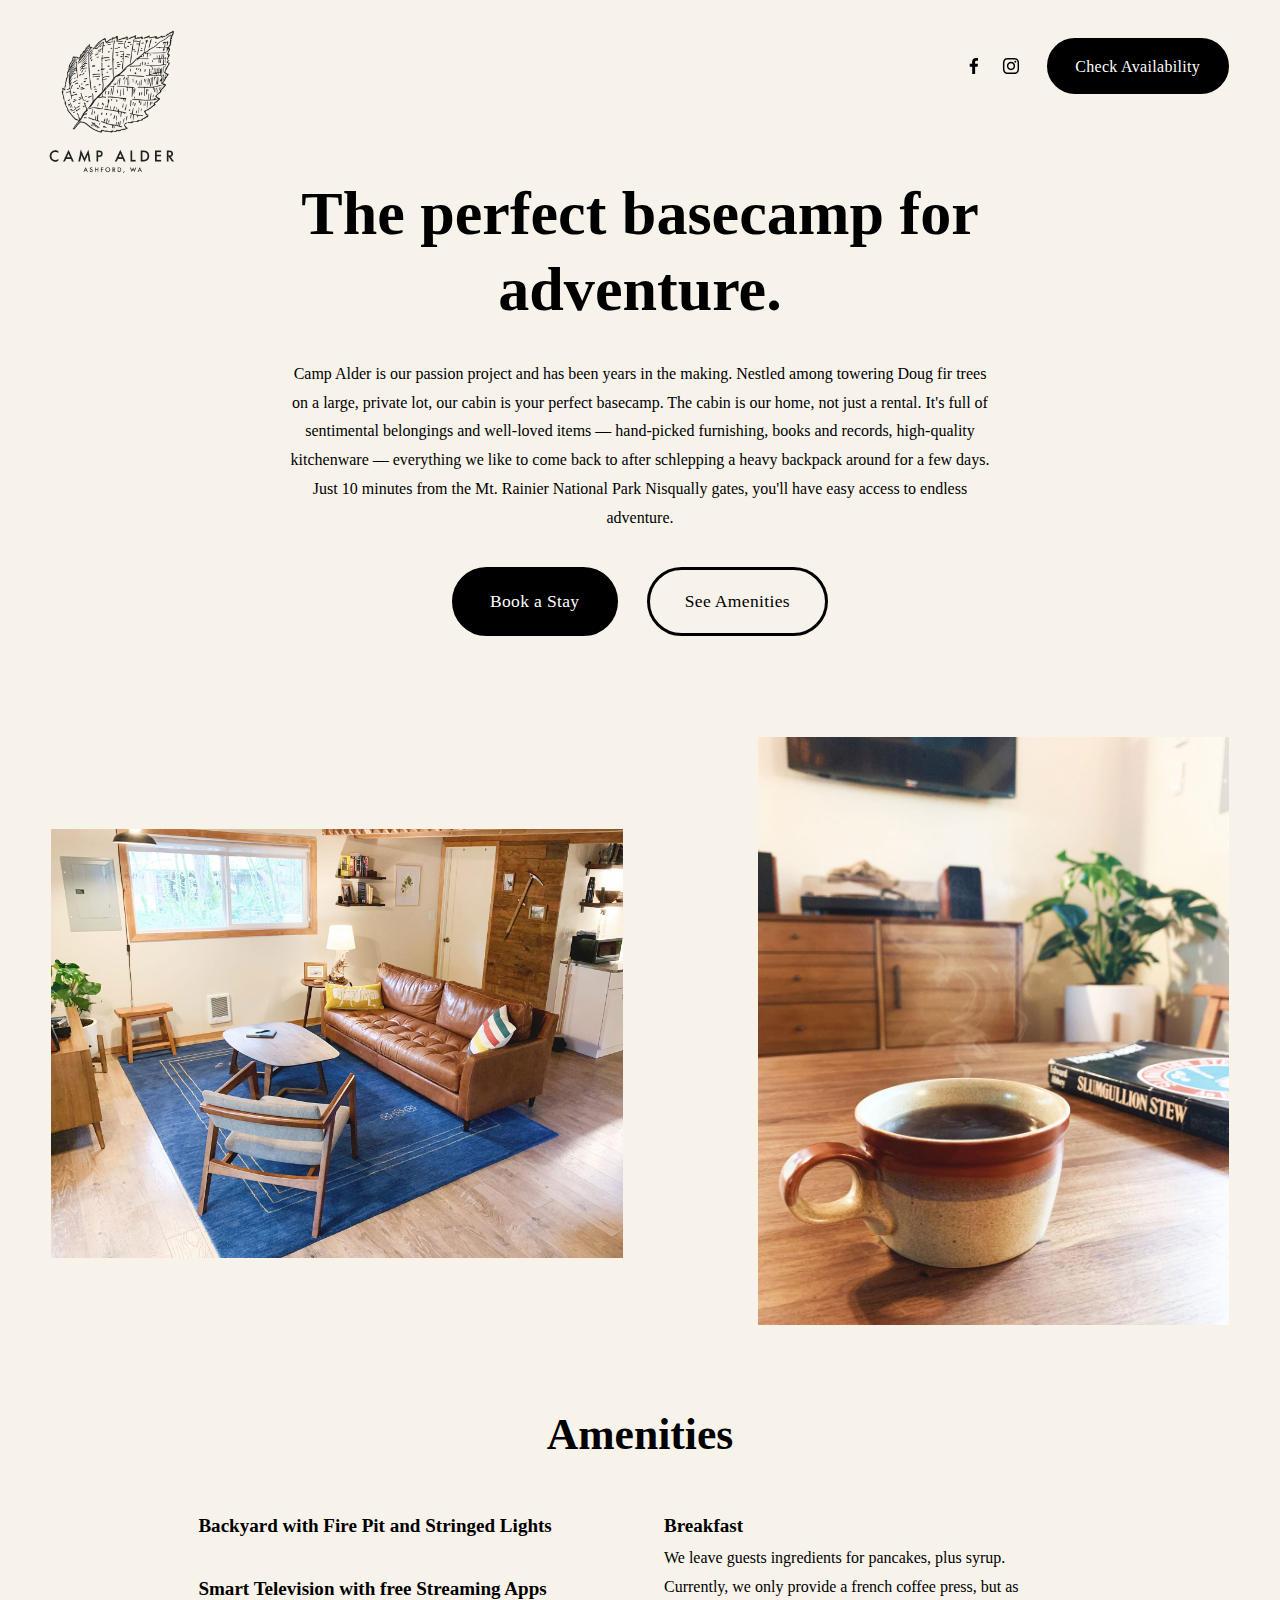
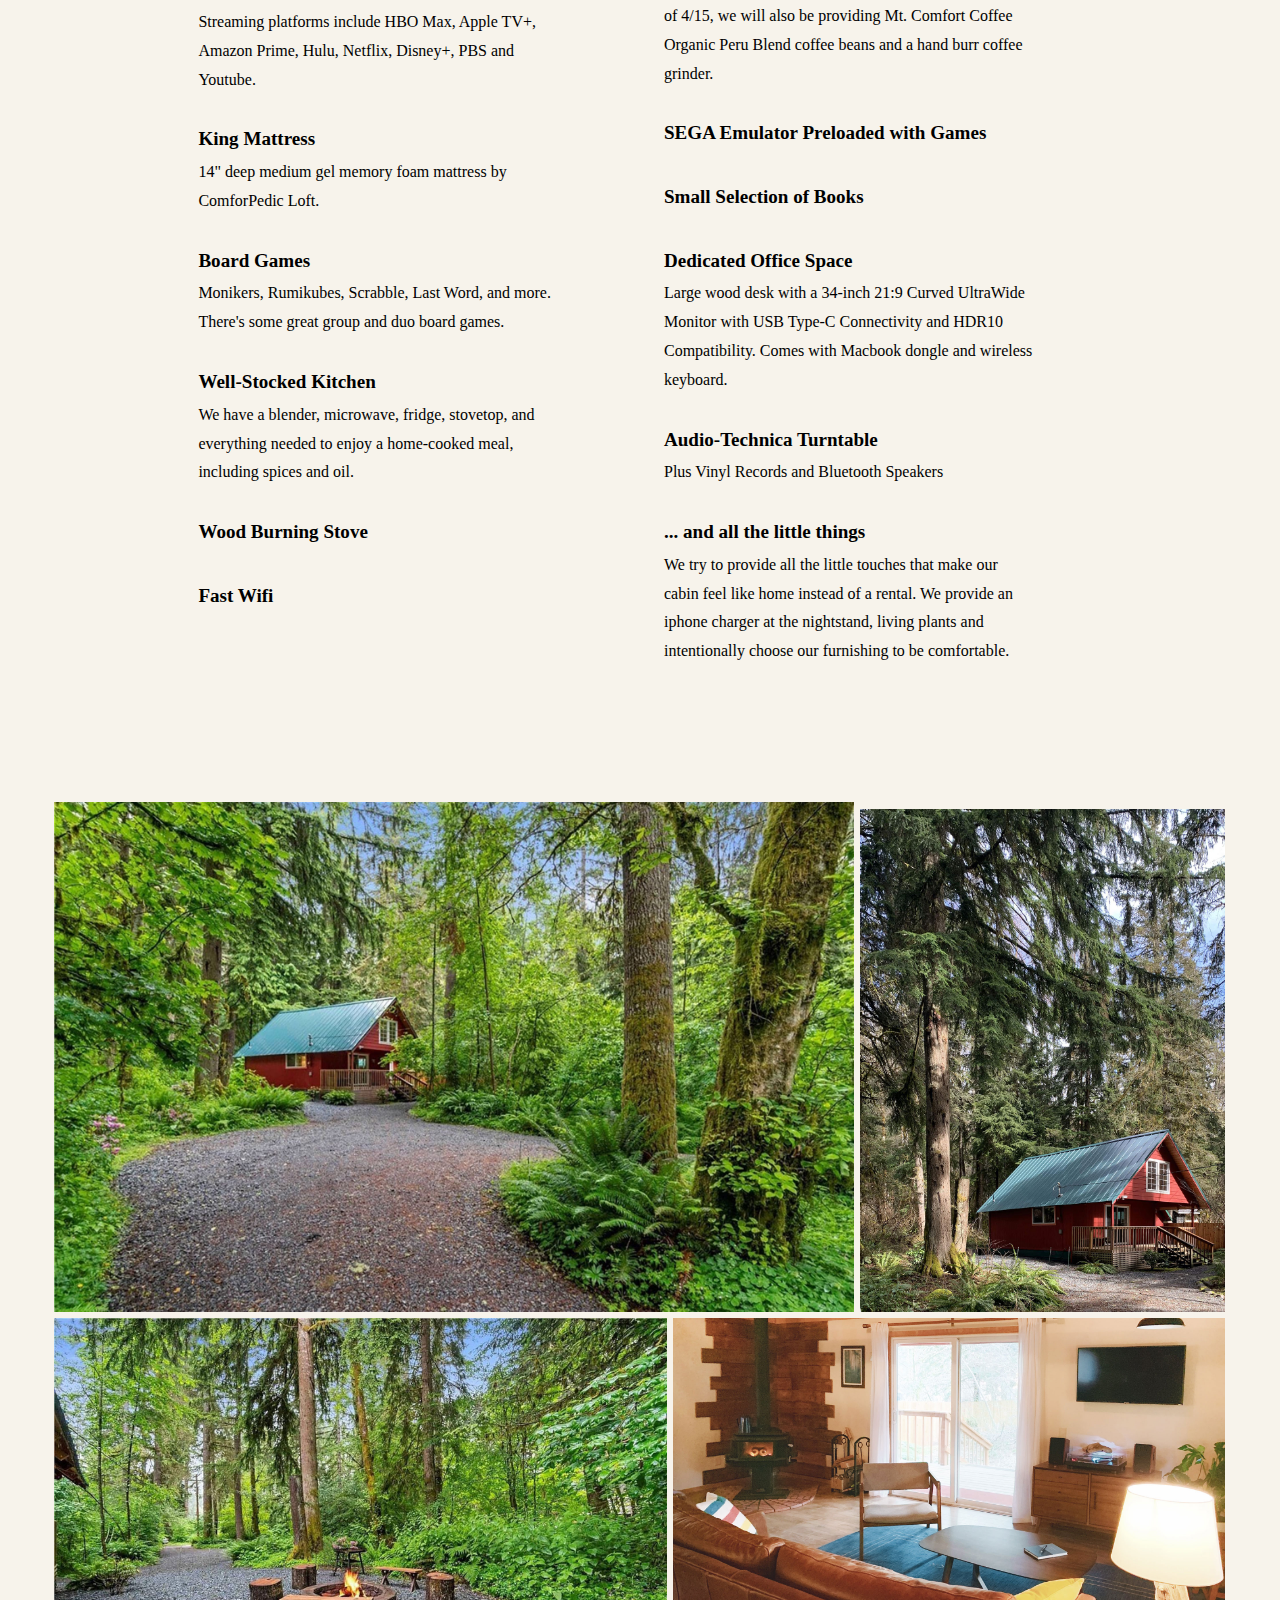
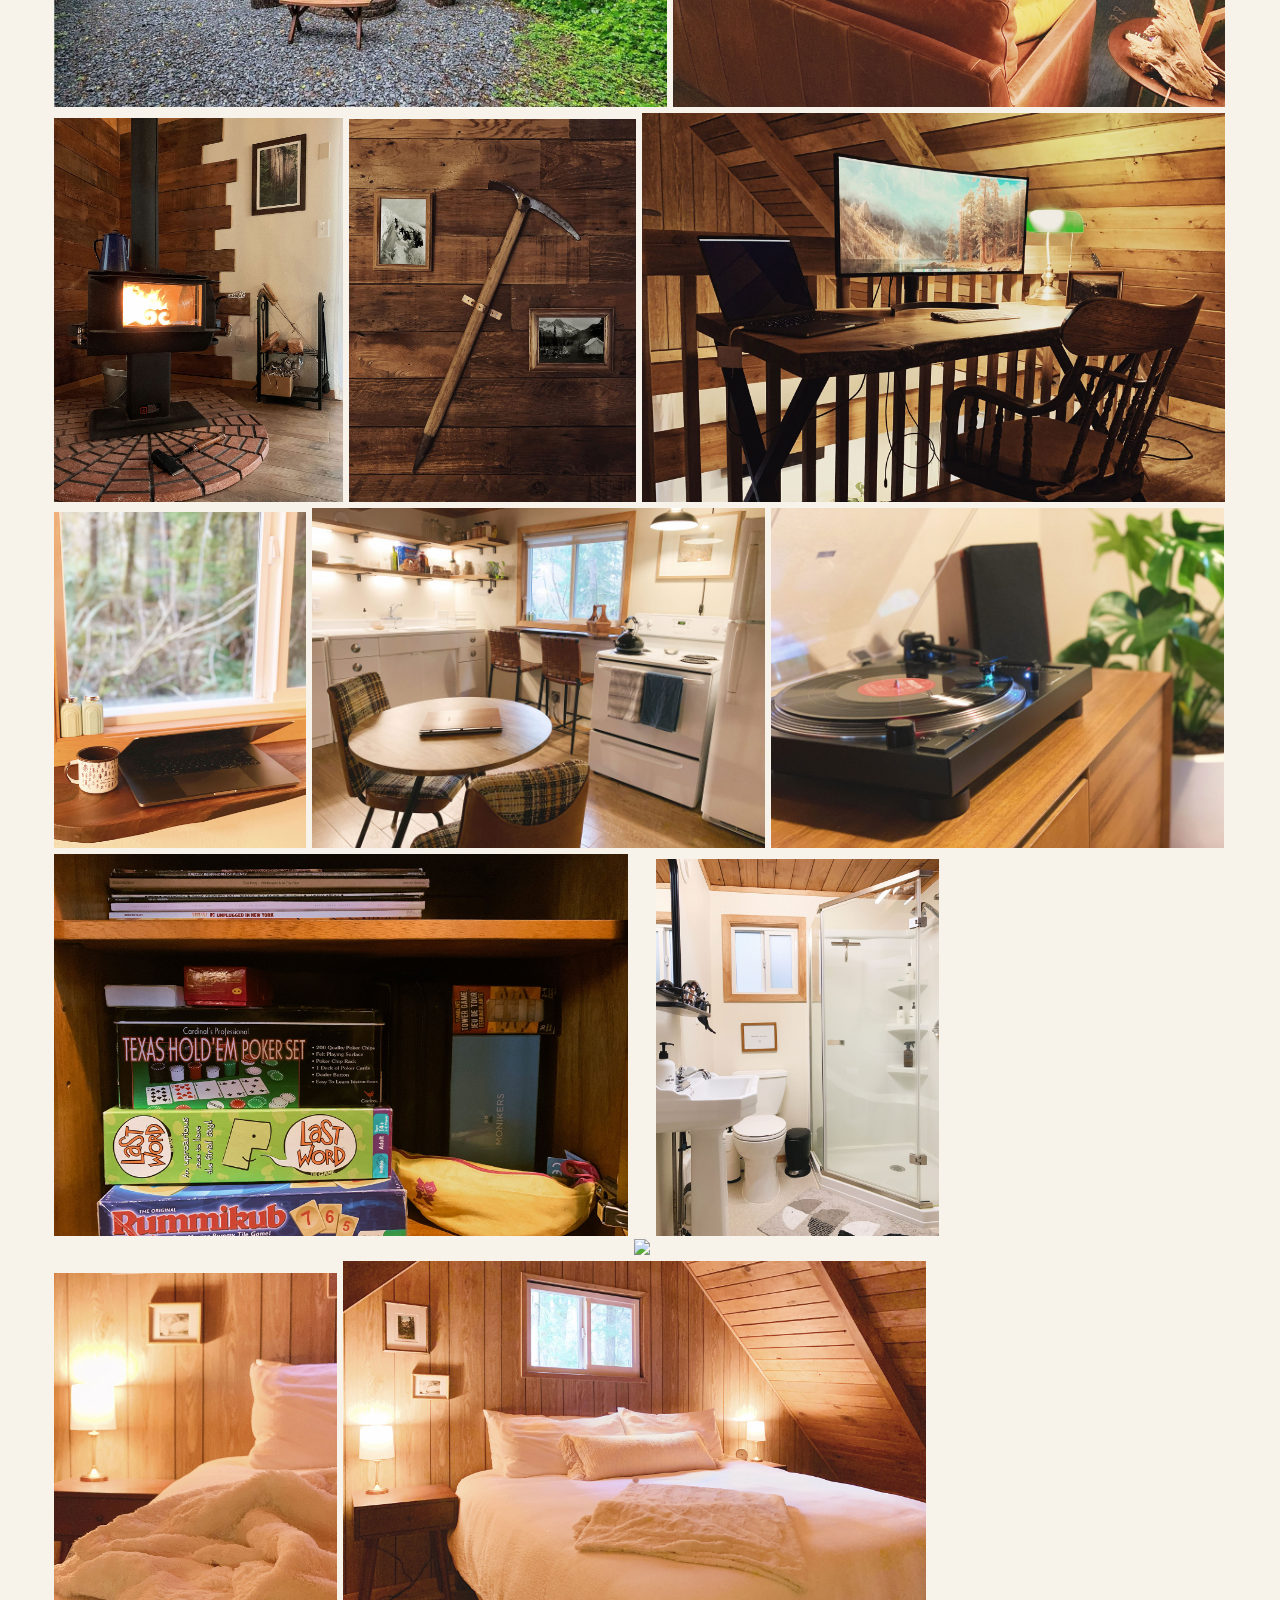
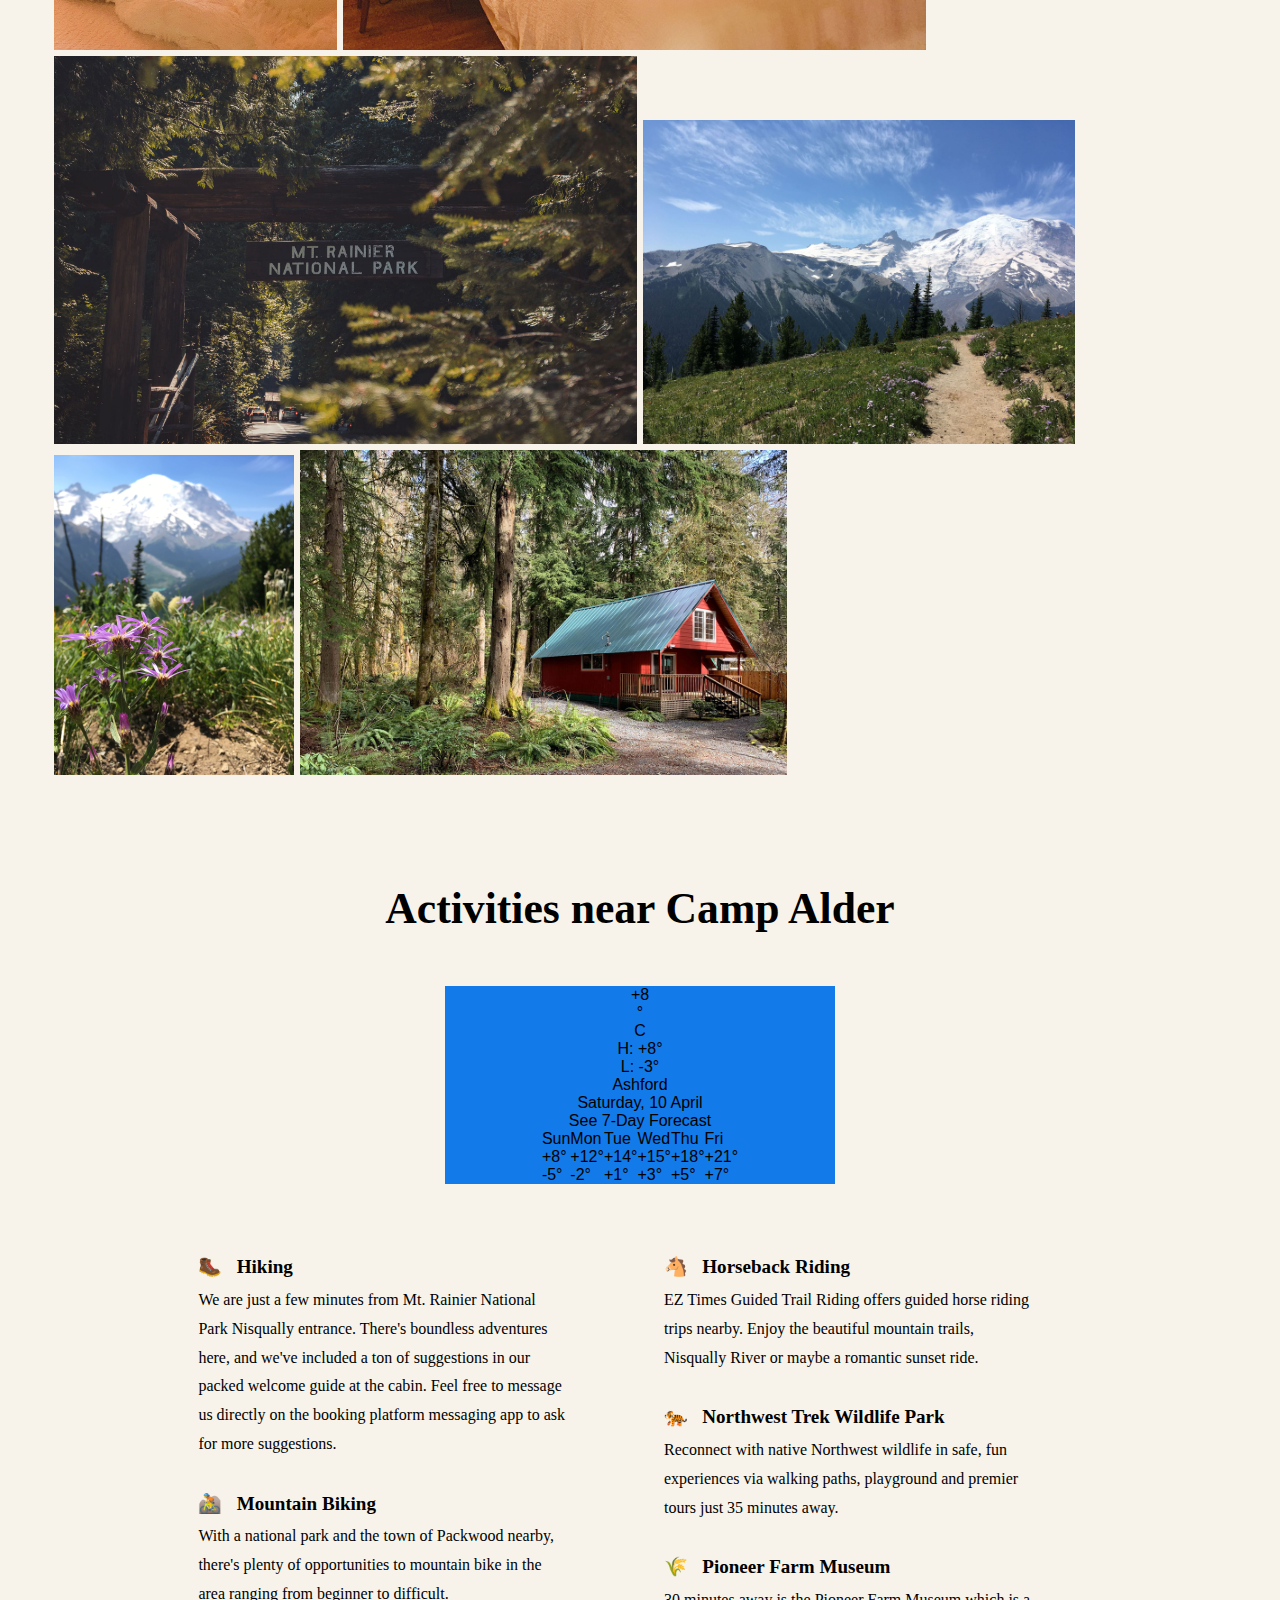
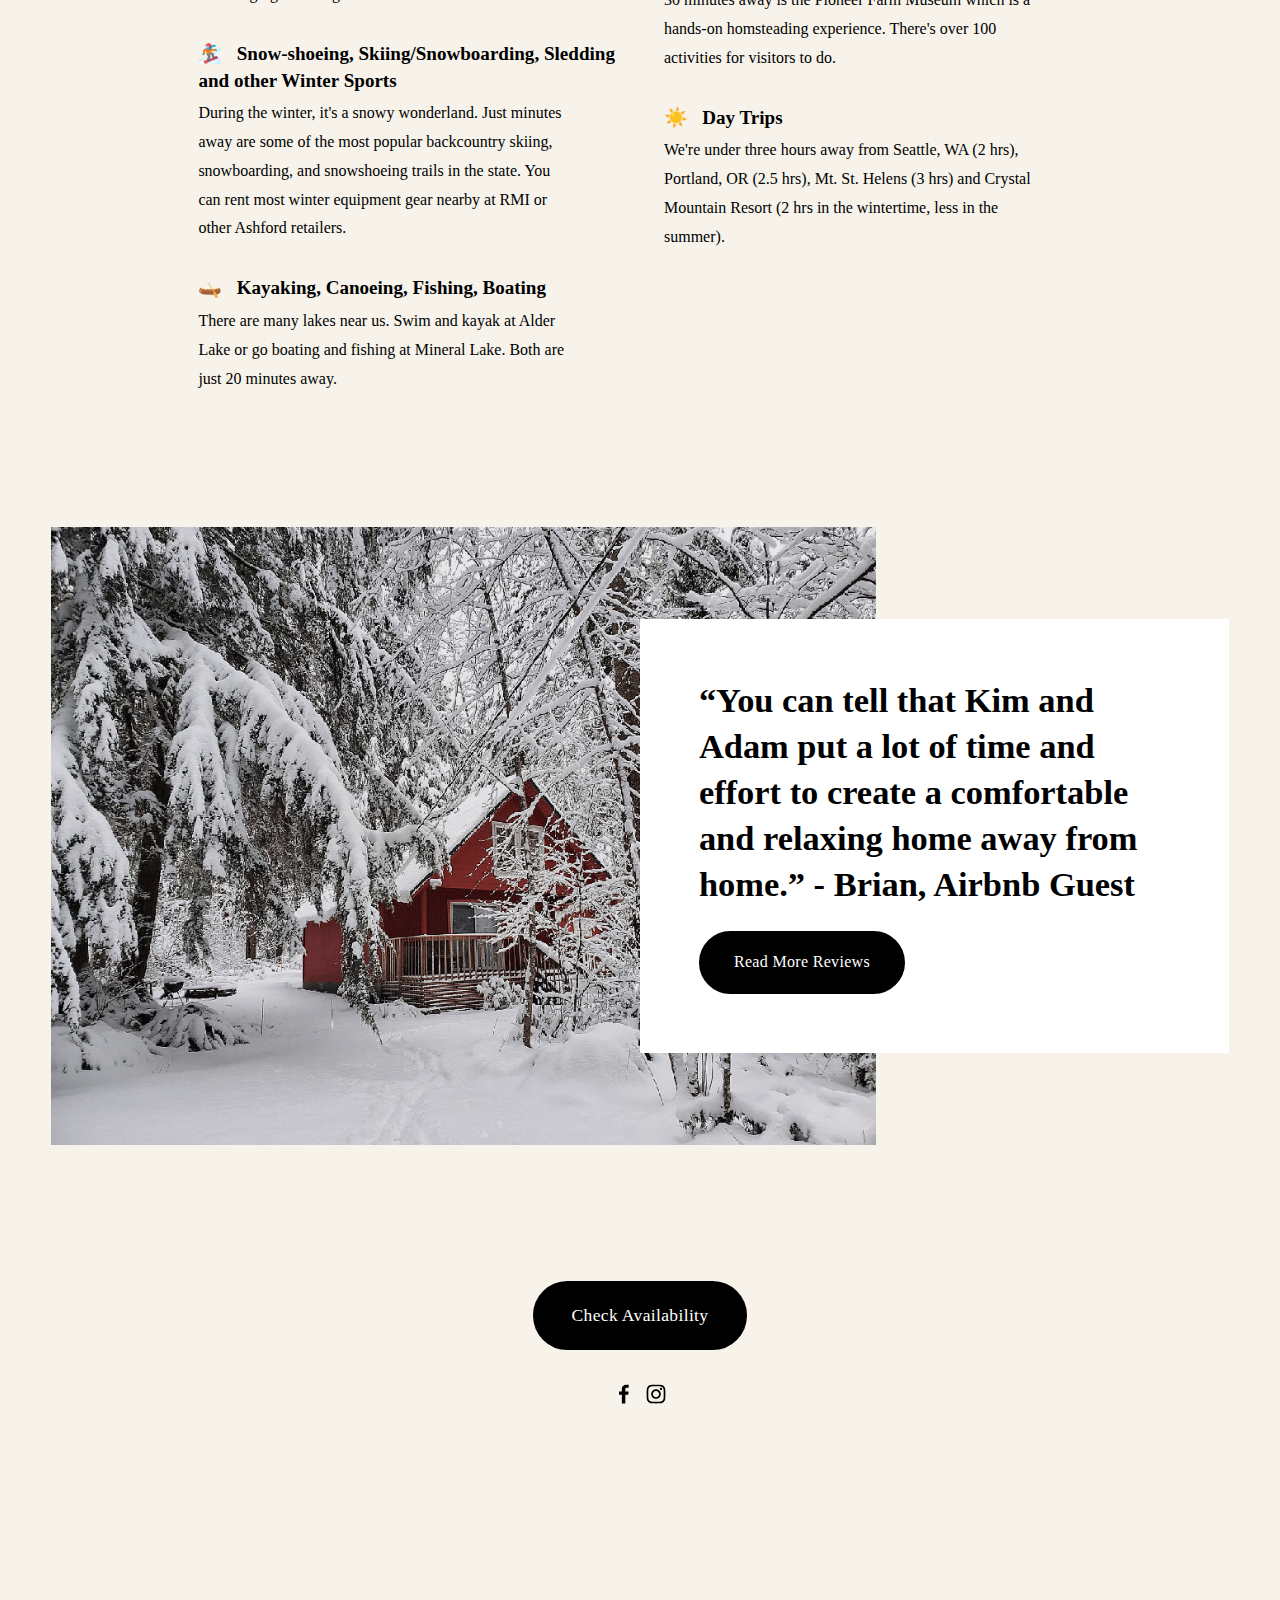
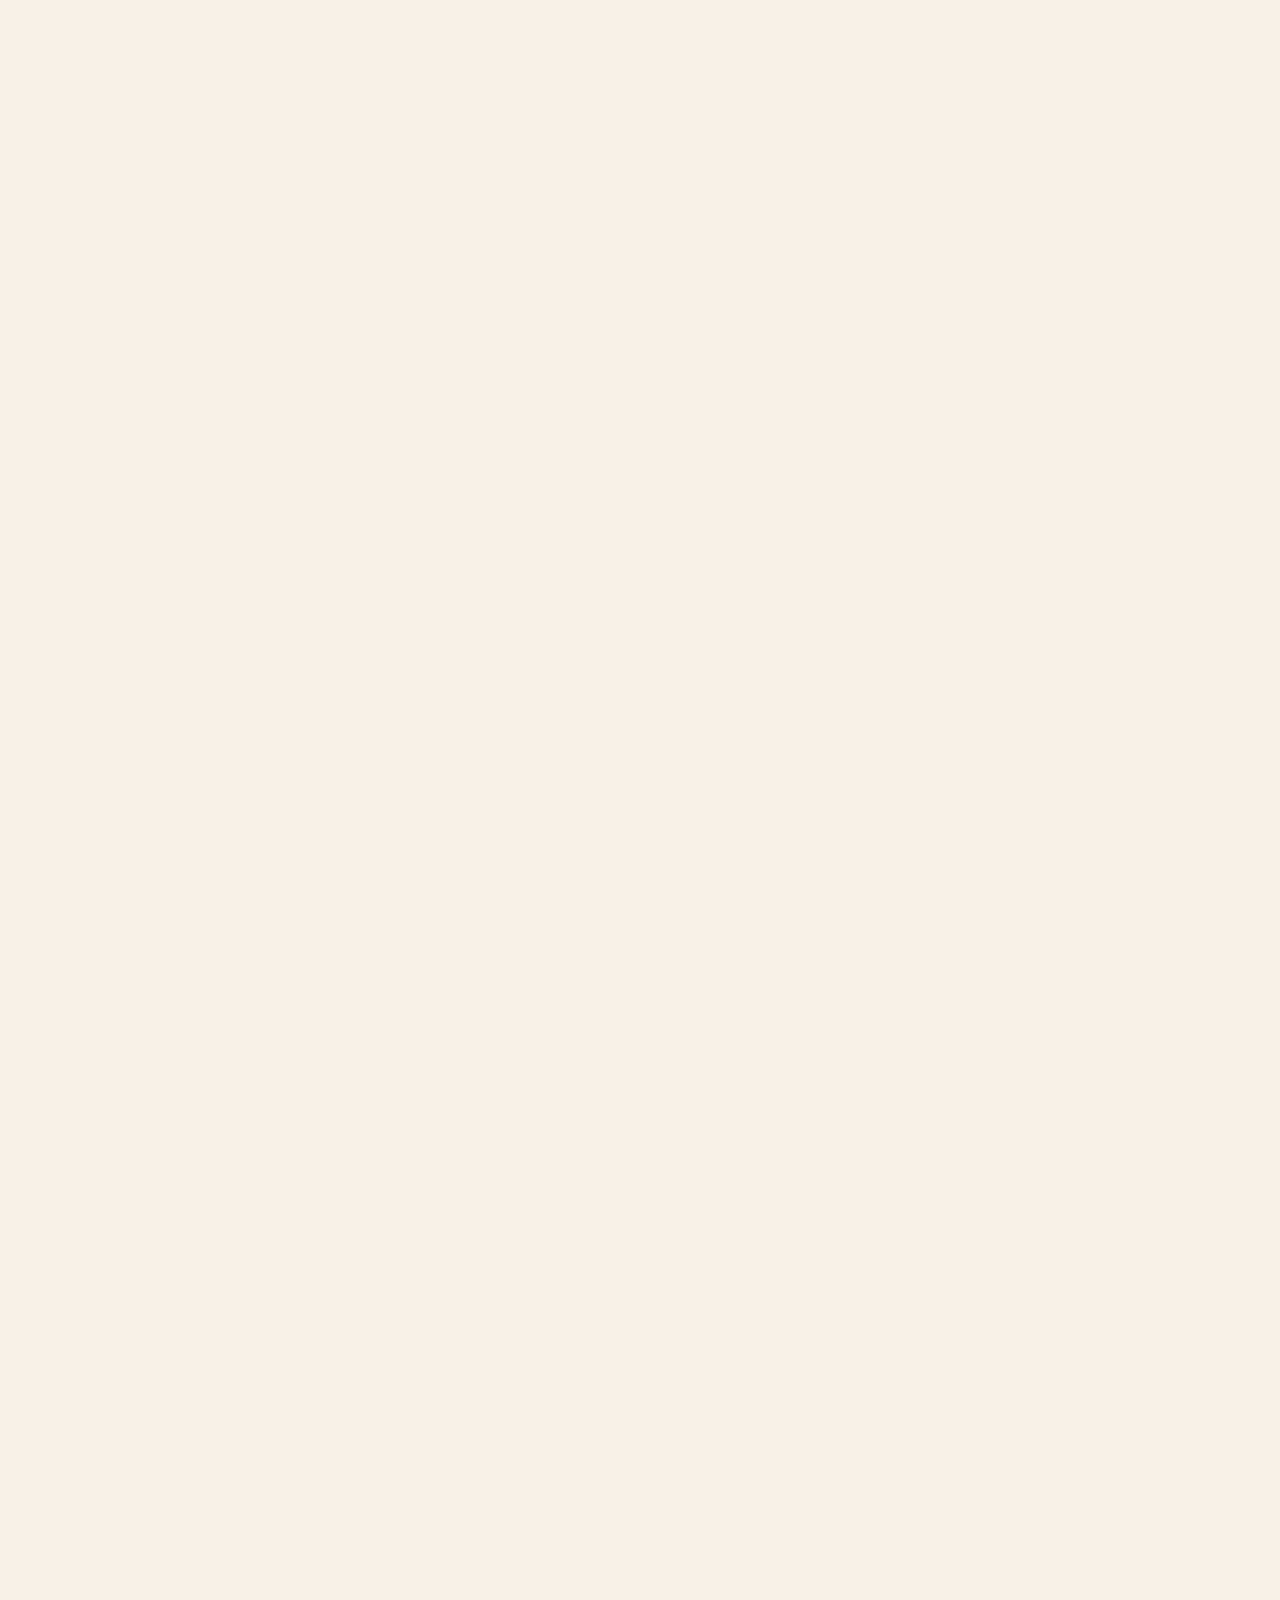
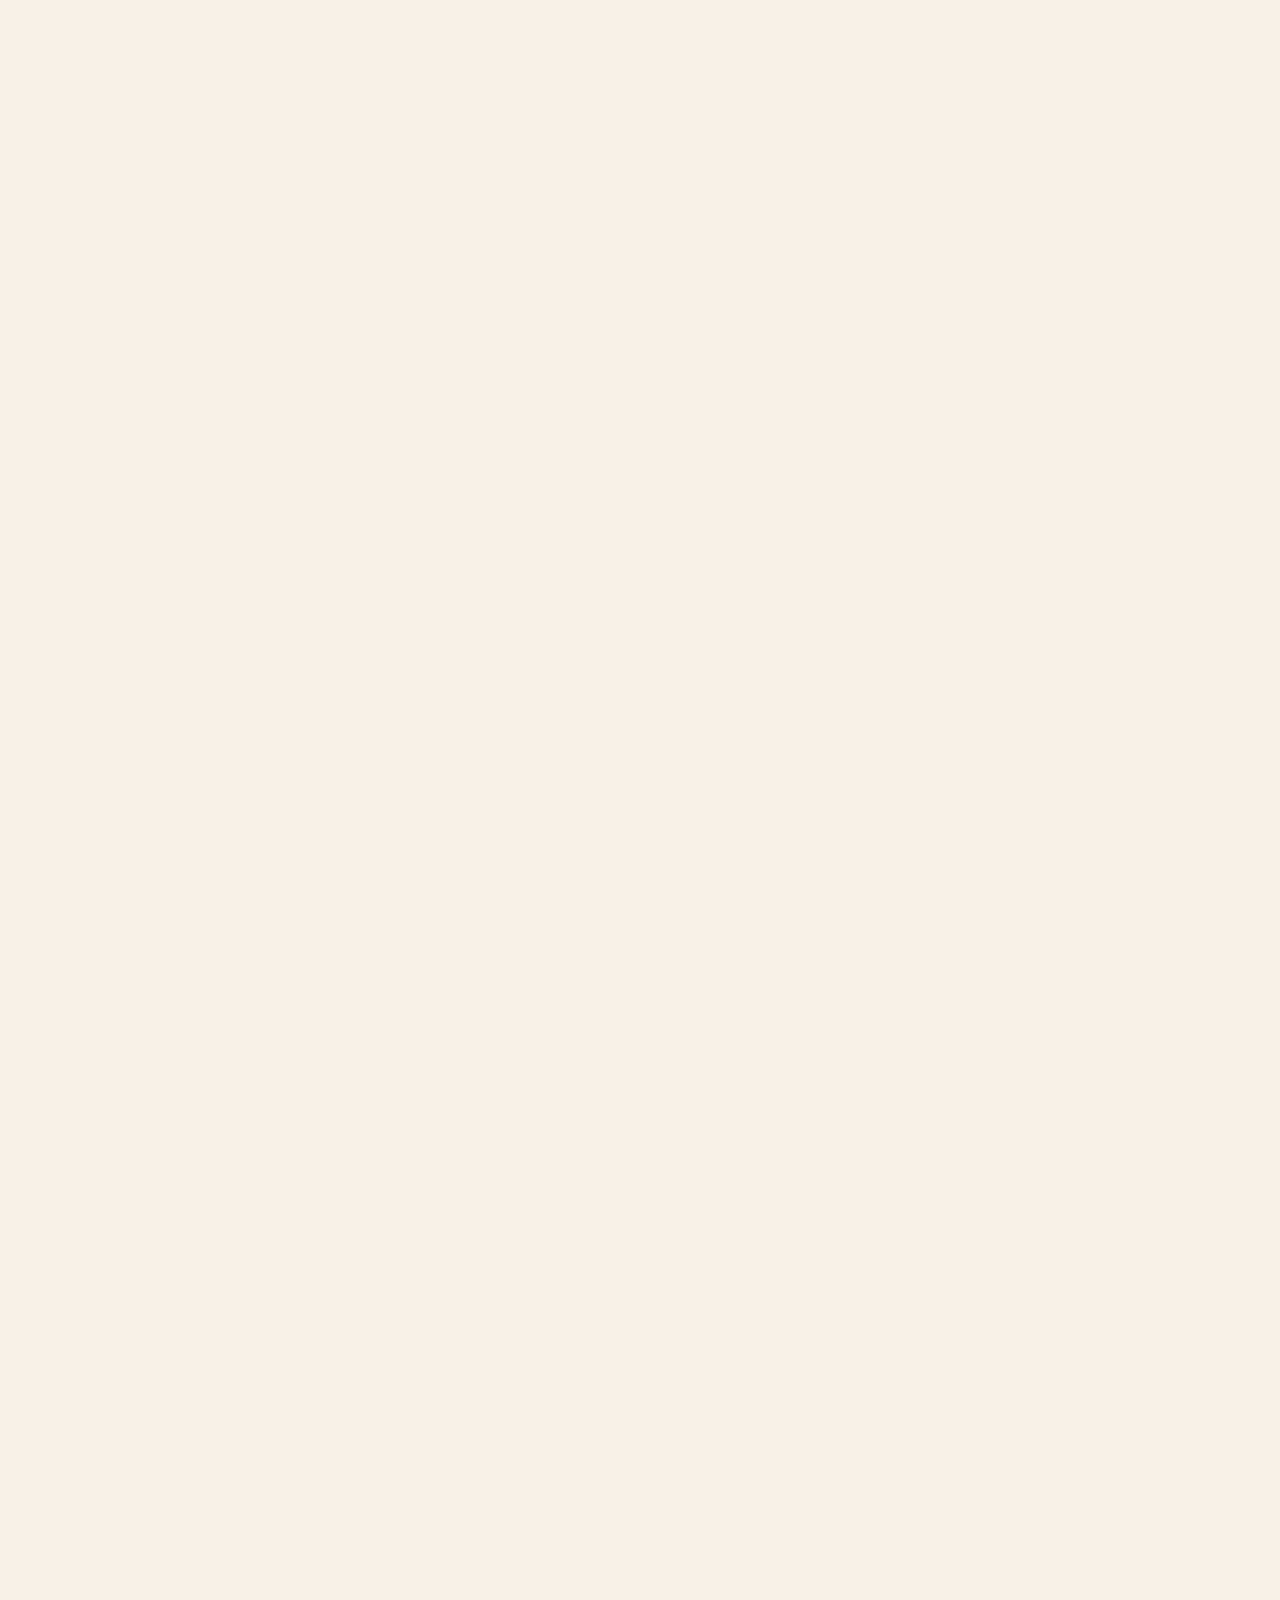
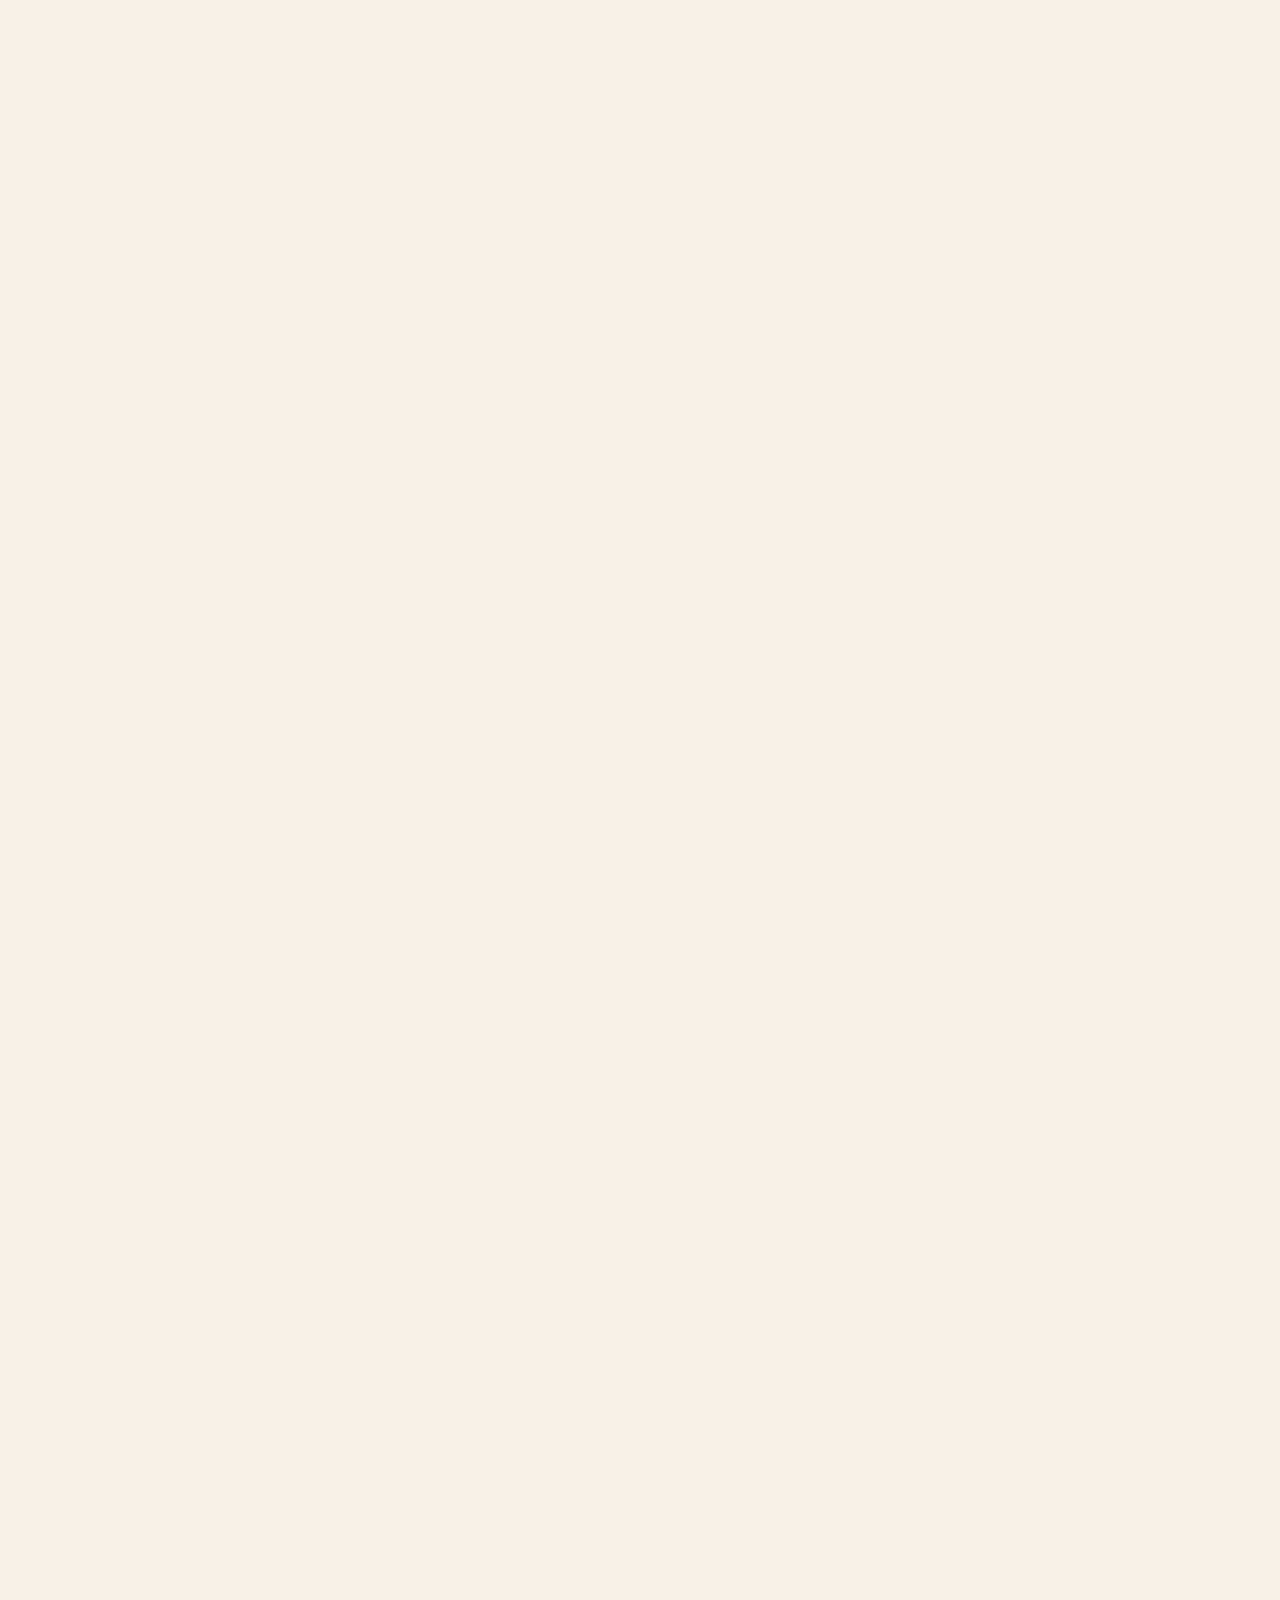
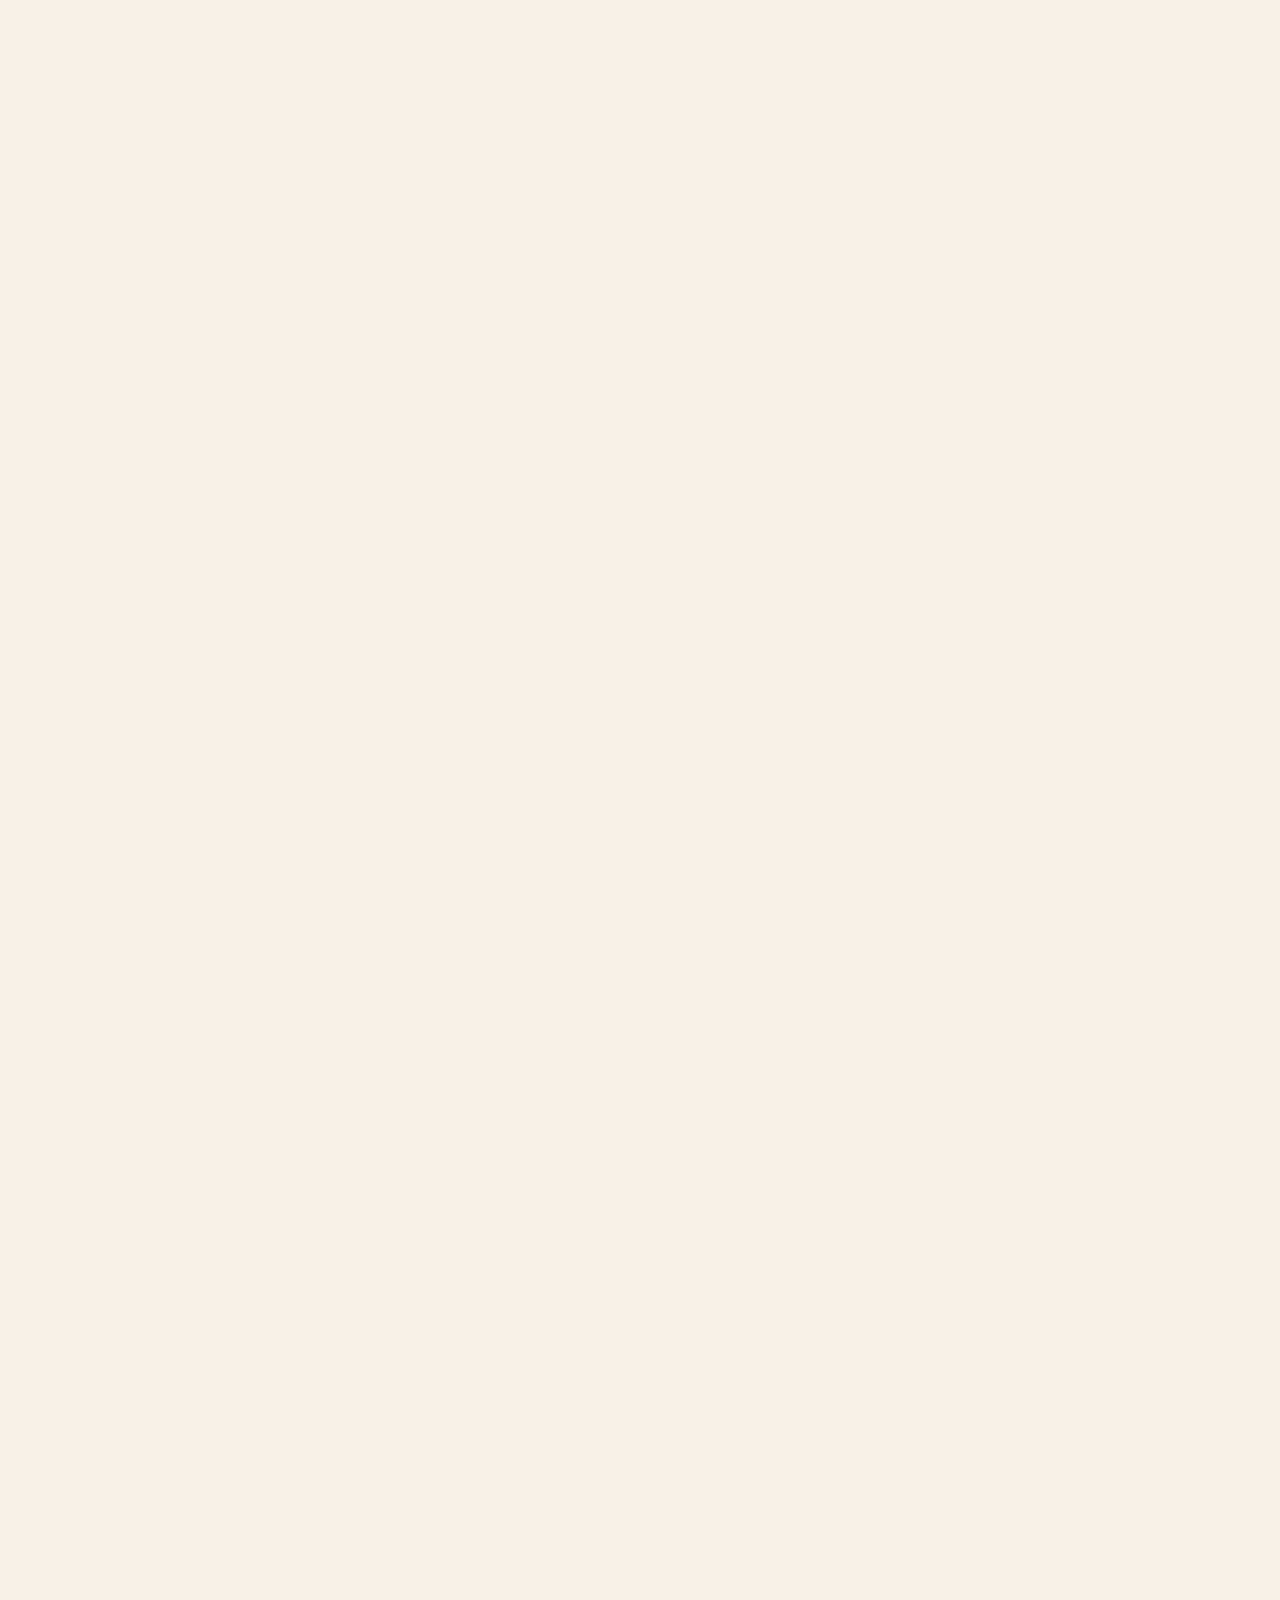
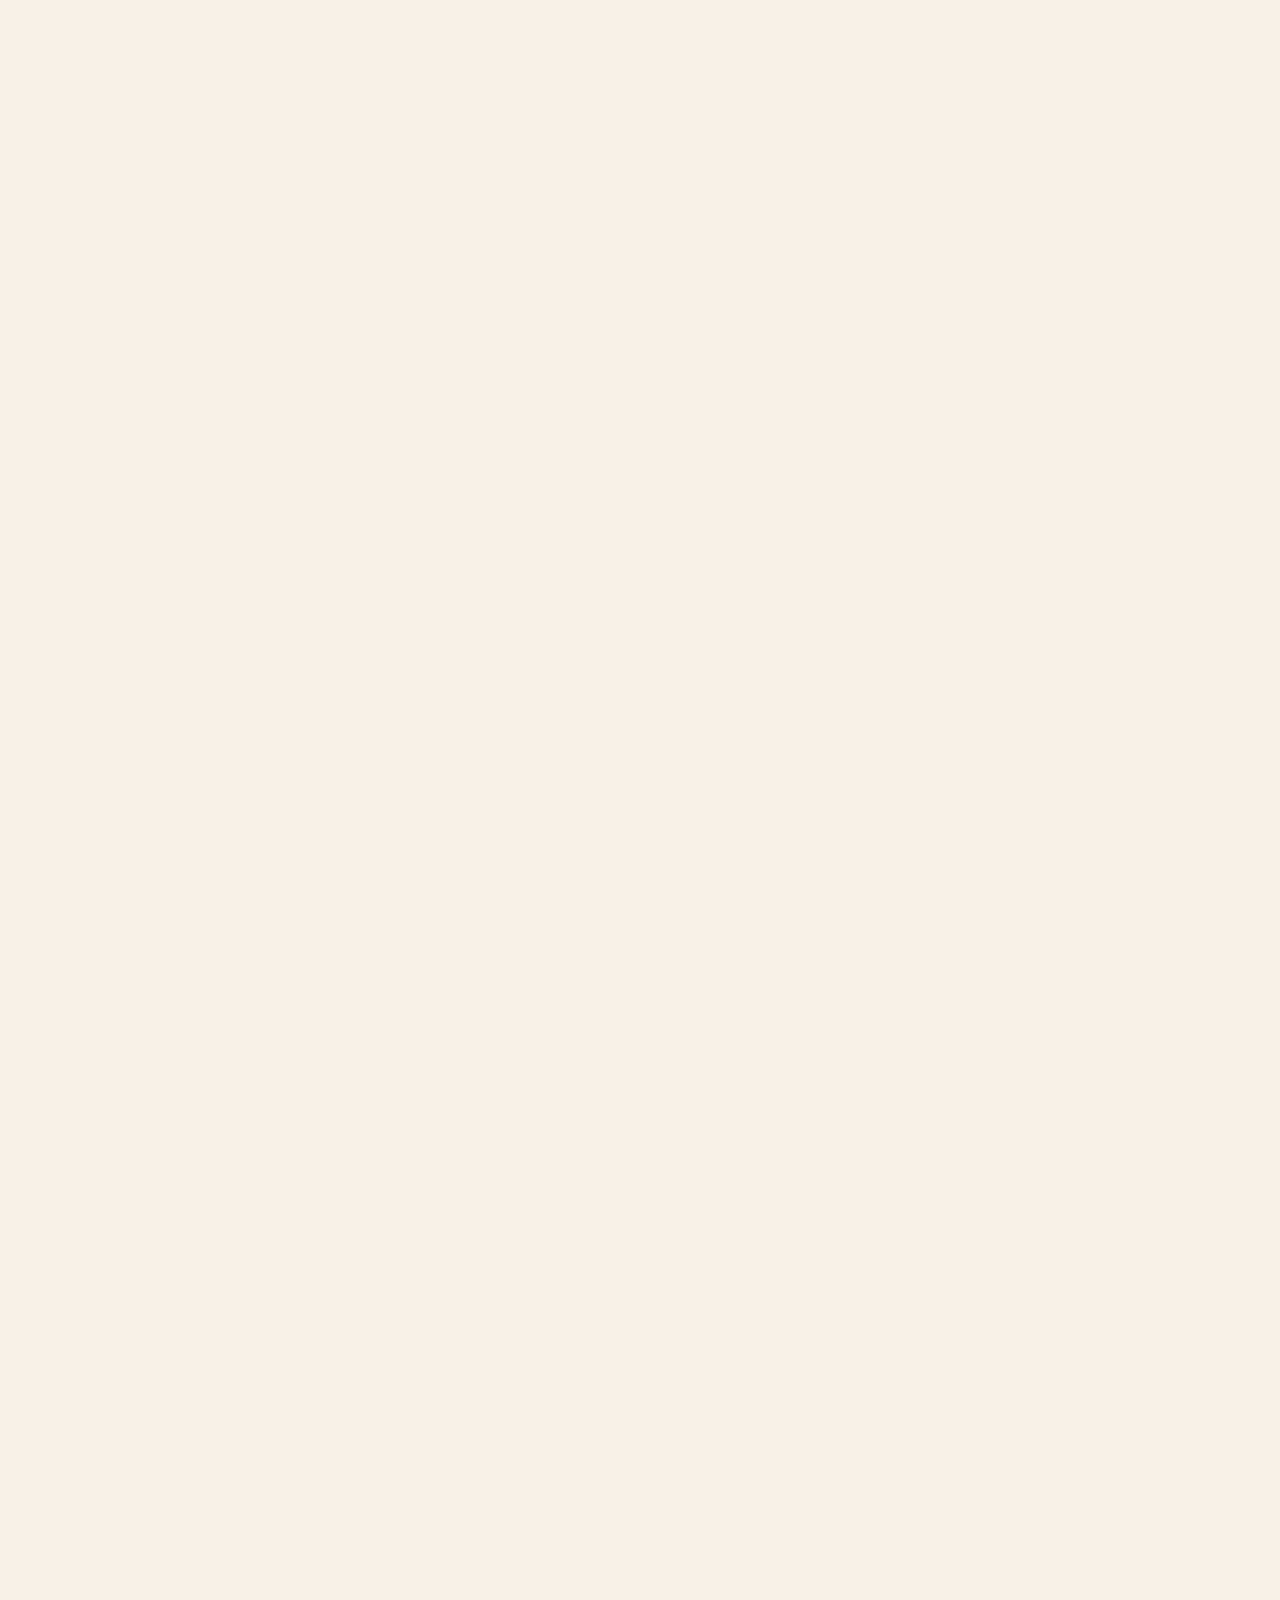
==== commit 531b7082: "Update index.html" ====
--- a/index.html
+++ b/index.html
@@ -1 +1 @@
-<!DOCTYPE html><html><head style=""><meta http-equiv="Content-Type" content="text/html; charset=UTF-8"><meta http-equiv="X-UA-Compatible" content="IE=edge,chrome=1"><meta name="viewport" content="width=device-width, initial-scale=1"><title>Camp Alder | Mt. Rainier Cabin</title><link rel="apple-touch-icon" sizes="180x180" href="./apple-touch-icon.png"><link rel="icon" type="image/png" sizes="32x32" href="./favicon-32x32.png"><link rel="icon" type="image/png" sizes="16x16" href="./favicon-16x16.png"><link rel="manifest" href="./site.webmanifest"><link rel="canonical" href="https://campalder.com"><meta property="og:site_name" content="Camp Alder | Mt. Rainier Cabin"><meta property="og:title" content="Camp Alder | Mt. Rainier Cabin"><meta property="og:url" content="https://campalder.com"><meta property="og:type" content="website"><meta property="og:image" content="http://campalder.com/campalder.jpg"/><meta property="og:description" content="Camp Alder is a modern cabin located just minutes away from Mt. Rainier National Park Nisqually Entrance in Ashford, WA. It's the perfect basecamp for your adventures in Washington."><meta itemprop="name" content="Camp Alder | Mt. Rainier Cabin"><meta itemprop="url" content="https://campalder.com"><meta name="description" content="Camp Alder is a modern cabin located just minutes away from Mt. Rainier National Park Nisqually Entrance in Ashford, WA. It's the perfect basecamp for your adventures in Washington."><script async src="https://www.googletagmanager.com/gtag/js?id=G-SBN2HVGP4K"></script><script>window.dataLayer=window.dataLayer || []; function gtag(){dataLayer.push(arguments);}gtag('js', new Date()); gtag('config', 'G-SBN2HVGP4K');</script><style type="text/css">@font-face{font-family: aktiv-grotesk;src: url(https://use.typekit.net/af/ab3e12/000000000000000077359d4f/30/l?subset_id=2&fvd=n4&v=3) format("woff2"), url(https://use.typekit.net/af/ab3e12/000000000000000077359d4f/30/d?subset_id=2&fvd=n4&v=3) format("woff"), url(https://use.typekit.net/af/ab3e12/000000000000000077359d4f/30/a?subset_id=2&fvd=n4&v=3) format("opentype");font-weight: 400;font-style: normal;font-display: auto}@font-face{font-family: aktiv-grotesk;src: url(https://use.typekit.net/af/c11a71/000000000000000077359d5e/30/l?subset_id=2&fvd=n5&v=3) format("woff2"), url(https://use.typekit.net/af/c11a71/000000000000000077359d5e/30/d?subset_id=2&fvd=n5&v=3) format("woff"), url(https://use.typekit.net/af/c11a71/000000000000000077359d5e/30/a?subset_id=2&fvd=n5&v=3) format("opentype");font-weight: 500;font-style: normal;font-display: auto}@font-face{font-family: aktiv-grotesk;src: url(https://use.typekit.net/af/a798a9/000000000000000077359d55/30/l?subset_id=2&fvd=n7&v=3) format("woff2"), url(https://use.typekit.net/af/a798a9/000000000000000077359d55/30/d?subset_id=2&fvd=n7&v=3) format("woff"), url(https://use.typekit.net/af/a798a9/000000000000000077359d55/30/a?subset_id=2&fvd=n7&v=3) format("opentype");font-weight: 700;font-style: normal;font-display: auto}@font-face{font-family: aktiv-grotesk;src: url(https://use.typekit.net/af/951aca/000000000000000077359d51/30/l?subset_id=2&fvd=i4&v=3) format("woff2"), url(https://use.typekit.net/af/951aca/000000000000000077359d51/30/d?subset_id=2&fvd=i4&v=3) format("woff"), url(https://use.typekit.net/af/951aca/000000000000000077359d51/30/a?subset_id=2&fvd=i4&v=3) format("opentype");font-weight: 400;font-style: italic;font-display: auto}@font-face{font-family: aktiv-grotesk;src: url(https://use.typekit.net/af/8e3d9f/000000000000000077359d58/30/l?subset_id=2&fvd=i7&v=3) format("woff2"), url(https://use.typekit.net/af/8e3d9f/000000000000000077359d58/30/d?subset_id=2&fvd=i7&v=3) format("woff"), url(https://use.typekit.net/af/8e3d9f/000000000000000077359d58/30/a?subset_id=2&fvd=i7&v=3) format("opentype");font-weight: 700;font-style: italic;font-display: auto}</style><script type="text/javascript">try{Typekit.load();}catch(e){}</script><script type="application/ld+json">{"url":"https://campalder.com","name":"Camp Alder | Mt. Rainier Cabin","description":"","@context":"http://schema.org","@type":"WebSite"}</script><link rel="stylesheet" type="text/css" href="./site.css"></head><body id="collection-5ce6d52e971a180d32306a06" data-controller="SiteLoader, Flags" class="header-overlay-alignment-center header-width-full primary-button-style-solid primary-button-shape-pill image-block-poster-text-alignment-left image-block-card-content-position-center image-block-card-text-alignment-center image-block-overlap-content-position-center image-block-overlap-text-alignment-left image-block-collage-content-position-center image-block-collage-text-alignment-left image-block-stack-text-alignment-left hide-opentable-icons opentable-style-dark homepage mobile-style-available general-page" tabindex="-1" data-mobile-header-editing="true" data-menu-overlay-theme-switcher="true" data-controllers-bound="Flags" cz-shortcut-listen="true" data-animation-state="booted"><div id="siteWrapper" class="clearfix site-wrapper"><header data-test="header" id="header" class="header theme-col--primary" data-controller="Header" data-current-styles="{&quot;layout&quot;: &quot;navRight&quot;, &quot;action&quot;:{&quot;href&quot;: &quot;/&quot;, &quot;buttonText&quot;: &quot;Check Availability&quot;, &quot;newWindow&quot;: false}, &quot;showSocial&quot;: true, &quot;menuOverlayAnimation&quot;: &quot;fade&quot;, &quot;cartStyle&quot;: &quot;cart&quot;, &quot;cartText&quot;: &quot;Cart&quot;, &quot;showButton&quot;: true, &quot;showCart&quot;: false, &quot;showAccountLogin&quot;: true, &quot;mobileOptions&quot;:{&quot;layout&quot;: &quot;logoLeftNavRight&quot;, &quot;menuIcon&quot;: &quot;doubleLineHamburger&quot;}, &quot;showPromotedElement&quot;: false}" data-section-id="header" data-header-theme="" data-menu-overlay-theme="" data-first-focusable-element="" tabindex="-1" data-controllers-bound="Header"> <div class="header-announcement-bar-wrapper"><div class="header-inner container--fluid header-mobile-layout-logo-left-nav-right header-layout-nav-right "><a href="https://campalder.com"><img id="site-title" src="./campalder.png" data-animation-role="header-element"></a><div class="header-display-desktop" data-content-field="site-title"><div class="header-title-nav-wrapper"><div class="header-nav"><div class="header-nav-wrapper"><nav class="header-nav-list"> </nav></div></div></div><div class="header-actions header-actions--right"><div class="header-actions-action header-actions-action--social"><a class="icon icon--fill" href="https://www.facebook.com/campalder/" target="_blank" aria-label="Facebook"><svg viewBox="23 23 64 64"><use xlink:href="#facebook-unauth-icon" width="110" height="110"></use></svg></a><a class="icon icon--fill" href="https://www.instagram.com/campalder/" target="_blank" aria-label="Instagram"><svg viewBox="23 23 64 64"><use xlink:href="#instagram-unauth-icon" width="110" height="110"></use></svg></a></div><div class="showOnMobile"></div><div class="showOnDesktop"></div><div class="header-actions-action header-actions-action--cta" data-animation-role="header-element"> <a class="btn btn--border theme-btn--primary-inverse" href="https://www.airbnb.com/rooms/48648521?s=67&unique_share_id=db197edd-c88e-4f68-92fd-6c1fde4f626a"> Check Availability </a></div></div></div><div class="header-display-mobile" data-content-field="site-title"><div class="header-title-nav-wrapper"><div class="header-nav"><div class="header-nav-wrapper"><nav class="header-nav-list"><div class="header-nav-item header-nav-item--collection"> <a href="https://www.airbnb.com/rooms/48648521?s=67&unique_share_id=db197edd-c88e-4f68-92fd-6c1fde4f626a" data-animation-role="header-element"> Book a Stay </a></div></nav></div></div></div><div class="header-actions header-actions--right"><div class="header-actions-action header-actions-action--social"><a class="icon icon--fill" href="https://www.facebook.com/campalder/" target="_blank" aria-label="Facebook"><svg viewBox="23 23 64 64"><use xlink:href="#facebook-unauth-icon" width="110" height="110"></use></svg></a><a class="icon icon--fill" href="https://www.instagram.com/campalder/" target="_blank" aria-label="Instagram"><svg viewBox="23 23 64 64"><use xlink:href="#instagram-unauth-icon" width="110" height="110"></use></svg></a></div><div class="showOnMobile"></div><div class="showOnDesktop"></div><div class="header-actions-action header-actions-action--cta" data-animation-role="header-element"> <a class="btn btn--border theme-btn--primary-inverse" href="https://www.airbnb.com/rooms/48648521?s=67&unique_share_id=db197edd-c88e-4f68-92fd-6c1fde4f626a"> Check Availability </a></div></div></div></div></div></header><main id="page" class="container" role="main"><article class="sections" data-page-sections="5ce6d52e971a180d32306a09" id="sections"><section data-test="page-section" data-section-theme="" class="page-section layout-engine-section background-width--full-bleed section-height--medium content-width--narrow horizontal-alignment--center vertical-alignment--middle section-match-padding-top section-match-padding-bottom" data-section-id="5ce6db120d929720c96ee729" data-controller="SectionWrapperController, MagicPaddingController" data-current-styles="{&quot;imageOverlayOpacity&quot;: 0.15, &quot;backgroundWidth&quot;: &quot;background-width--full-bleed&quot;, &quot;sectionHeight&quot;: &quot;section-height--medium&quot;, &quot;customSectionHeight&quot;: 45, &quot;horizontalAlignment&quot;: &quot;horizontal-alignment--center&quot;, &quot;verticalAlignment&quot;: &quot;vertical-alignment--middle&quot;, &quot;contentWidth&quot;: &quot;content-width--narrow&quot;, &quot;sectionAnimation&quot;: &quot;none&quot;, &quot;backgroundMode&quot;: &quot;image&quot;}" data-animation="none" data-controllers-bound="SectionWrapperController, MagicPaddingController" data-active="true"><div class="section-background"></div><div class="content-wrapper" style=" "><div class="content"><div class="sqs-layout sqs-grid-12 columns-12" data-type="page-section" id="page-section-5ce6db120d929720c96ee729"><div class="row sqs-row"><div class="col sqs-col-12 span-12"><div class="sqs-block html-block sqs-block-html" data-block-type="2" id="block-2767531063426c055b55"><div class="sqs-block-content"><h1 style="text-align:center;white-space:pre-wrap;">The perfect basecamp for adventure.</h1><p style="text-align:center;white-space:pre-wrap;" class=""><span class="shorten-sentence">Camp Alder is our passion project and has been years in the making. </span>Nestled among towering Doug fir trees on a large, private lot, our cabin is your perfect basecamp<span class="shorten-sentence">. The cabin is our home, not just a rental. It's full of sentimental belongings and well-loved items — hand-picked furnishing, books and records, high-quality kitchenware — everything we like to come back to after schlepping a heavy backpack around</span> for <span class="shorten-sentence">a few days. Just 10 minutes from the Mt. Rainier National Park Nisqually gates, you'll have easy access to </span>endless adventure.</p></div></div><div class="sqs-block button-block sqs-block-button" data-block-type="53" id="block-yui_3_17_2_1_1561642369809_9485"><div class="sqs-block-content" id="yui_3_17_2_1_1615939318587_169"><center> <span class="sqs-block-button-container--center" data-animation-role="button" data-alignment="center" data-button-size="large" id="yui_3_17_2_1_1615939318587_168"><a href="https://www.airbnb.com/rooms/48648521?s=67&unique_share_id=db197edd-c88e-4f68-92fd-6c1fde4f626a" class="sqs-block-button-element--large sqs-block-button-element" data-initialized="true">Book a Stay</a></span><span class="shorten-sentence"> <span class="sqs-block-button-container--center" data-animation-role="button" data-alignment="center" data-button-size="large" id="yui_3_17_2_1_1615939318587_168"><a href="#amenities" class="sqs-block-button-element--large sqs-block-button-element alt-btn" data-initialized="true">See Amenities</a></span></span></center></div></div></div></div></div></div></div></section><section data-test="page-section" data-section-theme="" class="page-section layout-engine-section background-width--full-bleed section-height--small content-width--wide horizontal-alignment--center vertical-alignment--middle section-match-padding-bottom" data-section-id="5d128343e07ce10001dd3827" data-controller="SectionWrapperController, MagicPaddingController" data-current-styles="{&quot;imageOverlayOpacity&quot;: 0.15, &quot;backgroundWidth&quot;: &quot;background-width--full-bleed&quot;, &quot;sectionHeight&quot;: &quot;section-height--small&quot;, &quot;horizontalAlignment&quot;: &quot;horizontal-alignment--center&quot;, &quot;verticalAlignment&quot;: &quot;vertical-alignment--middle&quot;, &quot;contentWidth&quot;: &quot;content-width--wide&quot;, &quot;sectionAnimation&quot;: &quot;none&quot;, &quot;backgroundMode&quot;: &quot;image&quot;}" data-animation="none" data-controllers-bound="SectionWrapperController, MagicPaddingController" id="yui_3_17_2_1_1615939318587_111" data-active="true"><div class="section-background"></div><div class="content-wrapper" style=" " id="yui_3_17_2_1_1615939318587_110"><div class="content" id="yui_3_17_2_1_1615939318587_109"><div class="sqs-layout sqs-grid-12 columns-12" data-type="page-section" id="page-section-5d128343e07ce10001dd3827"><div class="row sqs-row" id="yui_3_17_2_1_1615939318587_108"><div class="col sqs-col-6 span-6" id="yui_3_17_2_1_1615939318587_107"><div class="sqs-block spacer-block sqs-block-spacer" data-aspect-ratio="5.105105105105105" data-block-type="21" id="block-yui_3_17_2_1_1561494394083_12988"><div class="sqs-block-content sqs-intrinsic" id="yui_3_17_2_1_1615939318587_181" style="padding-bottom: 5.10511%;">&nbsp;</div></div><div class="sqs-block image-block sqs-block-image sqs-text-ready" data-block-type="5" id="block-55f4da16b5ba4b917ddf"><div class="sqs-block-content" id="yui_3_17_2_1_1615939318587_106"><div class="image-block-outer-wrapper layout-caption-below design-layout-inline combination-animation-slide-up individual-animation-none individual-text-animation-none animation-loaded" data-test="image-block-inline-outer-wrapper" id="yui_3_17_2_1_1615939318587_105"><figure class=" sqs-block-image-figure intrinsic " style="max-width:1380px;" id="yui_3_17_2_1_1615939318587_104"><div style="padding-bottom: 75%; overflow: hidden;" class=" image-block-wrapper has-aspect-ratio " data-animation-role="image" data-animation-override="" id="yui_3_17_2_1_1615939318587_103"><noscript><img src="./living-h.jpg" alt="living-h.jpg"/></noscript><img class="thumb-image loaded" data-component-key="idv1.i.5d1283e224a8ce0001910d2a" data-src="./living-h.jpg" data-image="./living-h.jpg" data-image-dimensions="1380x1035" data-image-focal-point="0.5,0.5" data-load="false" data-image-id="5d1283e224a8ce0001910d2a" data-type="image" alt="living-h.jpg" data-image-resolution="750w" src="./living-h.jpg" style="left: -0.0491642%; top: 0%; width: 100.098%; height: 100%; position: absolute;"></div></figure></div></div></div></div><div class="col sqs-col-1 span-1"><div class="sqs-block spacer-block sqs-block-spacer sized vsize-1" data-block-type="21" id="block-85371abbffc9c6f8c9ab"><div class="sqs-block-content">&nbsp;</div></div></div><div class="col sqs-col-5 span-5" id="yui_3_17_2_1_1615939318587_130"><div class="sqs-block image-block sqs-block-image sqs-text-ready" data-block-type="5" id="block-913c072e9d82b2f793e0"><div class="sqs-block-content" id="yui_3_17_2_1_1615939318587_129"><div class="image-block-outer-wrapper layout-caption-below design-layout-inline combination-animation-slide-up individual-animation-none individual-text-animation-none animation-loaded" data-test="image-block-inline-outer-wrapper" id="yui_3_17_2_1_1615939318587_128"><figure class=" sqs-block-image-figure intrinsic " style="max-width:773px;" id="yui_3_17_2_1_1615939318587_127"><div style="padding-bottom: 124.968%; overflow: hidden;" class=" image-block-wrapper has-aspect-ratio " data-animation-role="image" data-animation-override="" id="yui_3_17_2_1_1615939318587_126"><noscript><img src="./tea.jpg" alt="tea.jpg"/></noscript><img class="thumb-image loaded" data-component-key="idv1.i.5d14c95a299d560001e6316b" data-src="./tea.jpg" data-image="./tea.jpg" data-image-dimensions="773x966" data-image-focal-point="0.5,0.5" data-load="false" data-image-id="5d14c95a299d560001e6316b" data-type="image" alt="tea.jpg" data-image-resolution="750w" src="./tea.jpg" style="left: -0.0308337%; top: 0%; width: 100.062%; height: 100%; position: absolute;"></div></figure></div></div></div></div></div></div></div></div></section><section id="amenities" data-test="page-section" data-section-theme="" class="page-section layout-engine-section background-width--full-bleed section-height--medium content-width--medium horizontal-alignment--center vertical-alignment--middle section-match-padding-top section-match-padding-bottom" data-section-id="5ce6dd10e79c706cf88c98e1" data-controller="SectionWrapperController, MagicPaddingController" data-current-styles="{&quot;imageOverlayOpacity&quot;: 0.15, &quot;backgroundWidth&quot;: &quot;background-width--full-bleed&quot;, &quot;sectionHeight&quot;: &quot;section-height--medium&quot;, &quot;horizontalAlignment&quot;: &quot;horizontal-alignment--center&quot;, &quot;verticalAlignment&quot;: &quot;vertical-alignment--middle&quot;, &quot;contentWidth&quot;: &quot;content-width--medium&quot;, &quot;sectionAnimation&quot;: &quot;none&quot;, &quot;backgroundMode&quot;: &quot;image&quot;}" data-animation="none" data-controllers-bound="SectionWrapperController, MagicPaddingController" data-active="true"><div class="section-background"></div><div class="content-wrapper" style=" "><div class="content"><div class="sqs-layout sqs-grid-12 columns-12" data-type="page-section" id="page-section-5ce6dd10e79c706cf88c98e1"><div class="row sqs-row"><div class="col sqs-col-12 span-12"><div class="sqs-block html-block sqs-block-html" data-block-type="2" id="block-278eea0eaca8cdaa0af7"><div class="sqs-block-content"><h2 style="text-align:center;white-space:pre-wrap;">Amenities</h2></div></div><div class="sqs-block menu-block sqs-block-menu" data-block-type="18" id="block-yui_3_17_2_1_1558633808268_6767"><div class="sqs-block-content"><div class="menu-wrapper menu-style-classic"><div class="menus menus--has-multiple"><div role="tabpanel" aria-label="Breakfast" class="menu js-menu menu-1-0bb20576-b1cb-46a2-bfbb-8acd553f3634" style="display: block"><div class="menu-section"><div class="menu-items"><div class="menu-item"><div class="menu-item-title">Backyard with Fire Pit and Stringed Lights</div><div class="menu-item-description"></div></div><div class="menu-item"><div class="menu-item-title">Smart Television with free Streaming Apps</div><div class="menu-item-description">Streaming platforms include HBO Max, Apple TV+, Amazon Prime, Hulu, Netflix, Disney+, PBS and Youtube.</div></div><div class="menu-item"><div class="menu-item-title">King Mattress</div><div class="menu-item-description">14" deep medium gel memory foam mattress by ComforPedic Loft.</div></div><div class="menu-item"><div class="menu-item-title">Board Games</div><div class="menu-item-description">Monikers, Rumikubes, Scrabble, Last Word, and more. There's some great group and duo board games.</div></div><div class="menu-item"><div class="menu-item-title">Well-Stocked Kitchen</div><div class="menu-item-description">We have a blender, microwave, fridge, stovetop, and everything needed to enjoy a home-cooked meal, including spices and oil.</div></div><div class="menu-item"><div class="menu-item-title">Wood Burning Stove</div><div class="menu-item-description"></div></div><div class="menu-item"><div class="menu-item-title">Fast Wifi</div><div class="menu-item-description"></div></div><div class="menu-item"><div class="menu-item-title">Breakfast</div><div class="menu-item-description">We leave guests ingredients for pancakes, plus syrup. Currently, we only provide a french coffee press, but as of 4/15, we will also be providing Mt. Comfort Coffee Organic Peru Blend coffee beans and a hand burr coffee grinder.</div></div><div class="menu-item"><div class="menu-item-title">SEGA Emulator Preloaded with Games</div><div class="menu-item-description"></div></div><div class="menu-item"><div class="menu-item-title">Small Selection of Books</div><div class="menu-item-description"></div></div><div class="menu-item"><div class="menu-item-title">Dedicated Office Space</div><div class="menu-item-description">Large wood desk with a 34-inch 21:9 Curved UltraWide Monitor with USB Type-C Connectivity and HDR10 Compatibility. Comes with Macbook dongle and wireless keyboard.</div></div><div class="menu-item"><div class="menu-item-title">Audio-Technica Turntable</div><div class="menu-item-description">Plus Vinyl Records and Bluetooth Speakers</div></div><div class="menu-item"><div class="menu-item-title">... and all the little things</div><div class="menu-item-description">We try to provide all the little touches that make our cabin feel like home instead of a rental. We provide an iphone charger at the nightstand, living plants and intentionally choose our furnishing to be comfortable.</div></div></div></div></div></div></div></div></div></div></div></div></div></div></div></div></div></div></section><section data-test="page-section" data-section-theme="" class="page-section layout-engine-section background-width--full-bleed section-height--medium content-width--narrow horizontal-alignment--center vertical-alignment--middle section-match-padding-top section-match-padding-bottom" data-section-id="5ce6db120d929720c96ee729" data-controller="SectionWrapperController, MagicPaddingController" data-current-styles="{&quot;imageOverlayOpacity&quot;: 0.15, &quot;backgroundWidth&quot;: &quot;background-width--full-bleed&quot;, &quot;sectionHeight&quot;: &quot;section-height--medium&quot;, &quot;customSectionHeight&quot;: 45, &quot;horizontalAlignment&quot;: &quot;horizontal-alignment--center&quot;, &quot;verticalAlignment&quot;: &quot;vertical-alignment--middle&quot;, &quot;contentWidth&quot;: &quot;content-width--narrow&quot;, &quot;sectionAnimation&quot;: &quot;none&quot;, &quot;backgroundMode&quot;: &quot;image&quot;}" data-animation="none" data-controllers-bound="SectionWrapperController, MagicPaddingController" data-active="true"><div class="content-wrapper" style=" "><div class="sqs-layout sqs-grid-12 columns-12" data-type="page-section" id="page-section-5ce6db120d929720c96ee729"><div class="row sqs-row"><div class="col sqs-col-12 span-12"><div class="sqs-block html-block sqs-block-html" data-block-type="2" id="block-2767531063426c055b55"><div class="sqs-block-content"><div id="gallery" class="gallery"> <img src="cabin2.jpg" alt="Camp Alder External View"/> <img src="exterior-vert.jpg" alt="Camp Alder External View"/> <img src="backyard.jpg" alt="Firepit at Camp Alder"/> <img src="tv-area-2.jpg" alt="Living Room at Camp Alder"/> <img src="fire.jpg" alt="Wood Stove at Camp Alder"/> <img src="axe.jpg" alt="Authentic Pickaxe with Historic Pictures at Camp Alder"/> <img src="office-h.jpg" alt="Dedicated Office Space at Camp Alder"/> <img src="laptop.jpg" alt="Kitchen Counter Space at Camp ALder"/> <img src="kitchen-h.jpg" alt="Kitchen at Camp Alder"/> <img src="turntable.jpg" alt="Audio-Technica Turntable at Camp Alder"/> <img src="games.jpg" alt="Games and Vinyl Records at Camp Alder"/> <img src="welcome.jpg" alt="Welcome Book at Camp Alder"/> <img src="bathroom.jpg" alt="Bathroom at Camp Alder"/> <img src="bedroom-detail.jpg" alt="Bedroom at Camp Alder"/> <img src="bedroom-h.jpg" alt="Bedroom at Camp Alder"/> <span class="shorten-sentence"><img src="ashlynn-murphy-credit-for-this-pic.jpg" alt="Camp Alder - a quiet, modern cabin near Mt. Rainier National Park Nisqually Entrance"/> <img src="stephanie-bergeron-credit-for-this-pic.jpg" alt="Camp Alder - a quiet, modern cabin near Mt. Rainier National Park Nisqually Entrance"/> <img src="stephanie-bergeron-credit-for-this-pic2.jpg" alt="Camp Alder - a quiet, modern cabin near Mt. Rainier National Park Nisqually Entrance"/></span><img src="exterior-4.jpg" alt="Camp Alder - a quiet, modern cabin near Mt. Rainier National Park Nisqually Entrance"/></div></div></div></div></div></div></div></section><section data-test="page-section" data-section-theme="" class="page-section layout-engine-section background-width--full-bleed section-height--medium content-width--medium horizontal-alignment--center vertical-alignment--middle section-match-padding-top section-match-padding-bottom" data-controller="SectionWrapperController, MagicPaddingController" data-current-styles="{&quot;imageOverlayOpacity&quot;: 0.15, &quot;backgroundWidth&quot;: &quot;background-width--full-bleed&quot;, &quot;sectionHeight&quot;: &quot;section-height--medium&quot;, &quot;horizontalAlignment&quot;: &quot;horizontal-alignment--center&quot;, &quot;verticalAlignment&quot;: &quot;vertical-alignment--middle&quot;, &quot;contentWidth&quot;: &quot;content-width--medium&quot;, &quot;sectionAnimation&quot;: &quot;none&quot;, &quot;backgroundMode&quot;: &quot;image&quot;}" data-animation="none" data-controllers-bound="SectionWrapperController, MagicPaddingController" data-active="true"><div class="section-background"></div><div class="content-wrapper" style=" "><div class="content"><div class="sqs-layout sqs-grid-12 columns-12" data-type="page-section"><div class="row sqs-row"><div class="col sqs-col-12 span-12"><div class="sqs-block html-block sqs-block-html" data-block-type="2"><div class="sqs-block-content"><h2 style="text-align:center;white-space:pre-wrap;">Activities near Camp Alder</h2></div></div><div class="sqs-block menu-block sqs-block-menu" data-block-type="18"><div class="sqs-block-content"><p><center><div id="m-booked-weather-bl250-68859"> <div class="booked-wzs-250-175 weather-customize" style="background-color:#137AE9;width:430px;" id="width3"> <div class="booked-wzs-250-175_in"> <div class="booked-wzs-250-175-data"> <div class="booked-wzs-250-175-left-img wrz-29"> </div><div class="booked-wzs-250-175-right"> <div class="booked-wzs-day-deck"> <div class="booked-wzs-day-val"> <div class="booked-wzs-day-number"><span class="plus">+</span>37</div><div class="booked-wzs-day-dergee"> <div class="booked-wzs-day-dergee-val">&deg;</div><div class="booked-wzs-day-dergee-name">F</div></div></div><div class="booked-wzs-day"> <div class="booked-wzs-day-d">H: <span class="plus">+</span>39&deg;</div><div class="booked-wzs-day-n">L: <span class="plus">+</span>26&deg;</div></div></div><div class="booked-wzs-250-175-info"> <div class="booked-wzs-250-175-city">Ashford </div><div class="booked-wzs-250-175-date">Saturday, 10 April</div><div class="booked-wzs-left"> <span class="booked-wzs-bottom-l">See 7-Day Forecast</span> </div></div></div></div><table cellpadding="0" cellspacing="0" class="booked-wzs-table-250"> <tr> <td>Sun</td><td>Mon</td><td>Tue</td><td>Wed</td><td>Thu</td><td>Fri</td></tr><tr> <td class="week-day-ico"><div class="wrz-sml wrzs-03"></div></td><td class="week-day-ico"><div class="wrz-sml wrzs-01"></div></td><td class="week-day-ico"><div class="wrz-sml wrzs-06"></div></td><td class="week-day-ico"><div class="wrz-sml wrzs-03"></div></td><td class="week-day-ico"><div class="wrz-sml wrzs-18"></div></td><td class="week-day-ico"><div class="wrz-sml wrzs-01"></div></td></tr><tr> <td class="week-day-val"><span class="plus">+</span>46&deg;</td><td class="week-day-val"><span class="plus">+</span>54&deg;</td><td class="week-day-val"><span class="plus">+</span>55&deg;</td><td class="week-day-val"><span class="plus">+</span>58&deg;</td><td class="week-day-val"><span class="plus">+</span>60&deg;</td><td class="week-day-val"><span class="plus">+</span>66&deg;</td></tr><tr> <td class="week-day-val"><span class="plus">+</span>23&deg;</td><td class="week-day-val"><span class="plus">+</span>29&deg;</td><td class="week-day-val"><span class="plus">+</span>33&deg;</td><td class="week-day-val"><span class="plus">+</span>37&deg;</td><td class="week-day-val"><span class="plus">+</span>40&deg;</td><td class="week-day-val"><span class="plus">+</span>41&deg;</td></tr></table> </a> </div></div></div><script type="text/javascript">var css_file=document.createElement("link"); var widgetUrl=location.href; css_file.setAttribute("rel","stylesheet"); css_file.setAttribute("type","text/css"); css_file.setAttribute("href",'https://s.bookcdn.com/css/w/booked-wzs-widget-275.css?v=0.0.1'); document.getElementsByTagName("head")[0].appendChild(css_file); function setWidgetData_68859(data){if(typeof(data) !='undefined' && data.results.length > 0){for(var i=0; i < data.results.length; ++i){var objMainBlock=document.getElementById('m-booked-weather-bl250-68859'); if(objMainBlock !==null){var copyBlock=document.getElementById('m-bookew-weather-copy-'+data.results[i].widget_type); objMainBlock.innerHTML=data.results[i].html_code; if(copyBlock !==null) objMainBlock.appendChild(copyBlock);}}}else{alert('data=undefined||data.results is empty');}}var widgetSrc="https://widgets.booked.net/weather/info?action=get_weather_info;ver=7;cityID=44234;type=3;scode=124;ltid=3457;domid=w209;anc_id=44198;countday=undefined;cmetric=0;wlangID=1;color=137AE9;wwidth=430;header_color=ffffff;text_color=333333;link_color=08488D;border_form=1;footer_color=ffffff;footer_text_color=333333;transparent=0;v=0.0.1";widgetSrc +=';ref=' + widgetUrl;widgetSrc +=';rand_id=68859';widgetSrc +=';wstrackId=42696825';var weatherBookedScript=document.createElement("script"); weatherBookedScript.setAttribute("type", "text/javascript"); weatherBookedScript.src=widgetSrc; document.body.appendChild(weatherBookedScript) </script></center><br/><br/><br/></p><div class="menu-wrapper menu-style-classic"><div class="menus menus--has-multiple"><div role="tabpanel" aria-label="Breakfast" class="menu js-menu menu-1-0bb20576-b1cb-46a2-bfbb-8acd553f3634" style="display: block"><div class="menu-section"><div class="menu-items"><div class="menu-item"><div class="menu-item-title">🥾 &nbsp; Hiking</div><div class="menu-item-description">We are just a few minutes from Mt. Rainier National Park Nisqually entrance. There's boundless adventures here, and we've included a ton of suggestions in our packed welcome guide at the cabin. Feel free to message us directly on the booking platform messaging app to ask for more suggestions.</div></div><div class="menu-item"><div class="menu-item-title">🚵 &nbsp; Mountain Biking</div><div class="menu-item-description">With a national park and the town of Packwood nearby, there's plenty of opportunities to mountain bike in the area ranging from beginner to difficult.</div></div><div class="menu-item"><div class="menu-item-title">🏂 &nbsp; Snow-shoeing, Skiing/Snowboarding, Sledding and other Winter Sports</div><div class="menu-item-description">During the winter, it's a snowy wonderland. Just minutes away are some of the most popular backcountry skiing, snowboarding, and snowshoeing trails in the state. You can rent most winter equipment gear nearby at RMI or other Ashford retailers.</div></div><div class="menu-item"><div class="menu-item-title">🛶 &nbsp; Kayaking, Canoeing, Fishing, Boating</div><div class="menu-item-description">There are many lakes near us. Swim and kayak at Alder Lake or go boating and fishing at Mineral Lake. Both are just 20 minutes away.</div></div><div class="menu-item"><div class="menu-item-title">🐴 &nbsp; Horseback Riding</div><div class="menu-item-description">EZ Times Guided Trail Riding offers guided horse riding trips nearby. Enjoy the beautiful mountain trails, Nisqually River or maybe a romantic sunset ride.</div></div><div class="menu-item"><div class="menu-item-title">🐅 &nbsp; Northwest Trek Wildlife Park</div><div class="menu-item-description">Reconnect with native Northwest wildlife in safe, fun experiences via walking paths, playground and premier tours just 35 minutes away.</div></div><div class="menu-item"><div class="menu-item-title">🌾 &nbsp; Pioneer Farm Museum</div><div class="menu-item-description">30 minutes away is the Pioneer Farm Museum which is a hands-on homsteading experience. There's over 100 activities for visitors to do.</div></div><div class="menu-item"><div class="menu-item-title">☀️ &nbsp; Day Trips</div><div class="menu-item-description">We're under three hours away from Seattle, WA (2 hrs), Portland, OR (2.5 hrs), Mt. St. Helens (3 hrs) and Crystal Mountain Resort (2 hrs in the wintertime, less in the summer).</div></div></div></div></div></div></div></div></div></div></div></div></div></div></div></div></div></div></section><section data-test="page-section" data-section-theme="" class="page-section layout-engine-section background-width--full-bleed section-height--medium content-width--wide horizontal-alignment--center vertical-alignment--middle section-match-padding-top section-match-padding-bottom" data-section-id="5d14c79b299d560001e61207" data-controller="SectionWrapperController, MagicPaddingController" data-current-styles="{&quot;imageOverlayOpacity&quot;: 0.15, &quot;backgroundWidth&quot;: &quot;background-width--full-bleed&quot;, &quot;sectionHeight&quot;: &quot;section-height--medium&quot;, &quot;horizontalAlignment&quot;: &quot;horizontal-alignment--center&quot;, &quot;verticalAlignment&quot;: &quot;vertical-alignment--middle&quot;, &quot;contentWidth&quot;: &quot;content-width--wide&quot;, &quot;sectionAnimation&quot;: &quot;none&quot;, &quot;backgroundMode&quot;: &quot;image&quot;}" data-animation="none" data-controllers-bound="SectionWrapperController, MagicPaddingController" id="yui_3_17_2_1_1615939318587_152" data-active="true"><div class="section-background"></div><div class="content-wrapper" style=" " id="yui_3_17_2_1_1615939318587_151"><div class="content" id="yui_3_17_2_1_1615939318587_150"><div class="sqs-layout sqs-grid-12 columns-12" data-type="page-section" id="page-section-5d14c79b299d560001e61207"><div class="row sqs-row" id="yui_3_17_2_1_1615939318587_149"><div class="col sqs-col-12 span-12" id="yui_3_17_2_1_1615939318587_148"><div class="sqs-block image-block sqs-block-image sqs-text-ready" data-block-type="5" id="block-94f57dadaa9cfb60d82f"><div class="sqs-block-content" id="yui_3_17_2_1_1615939318587_147"><figure class="sqs-block-image-figure image-block-outer-wrapper image-block-v2 design-layout-collage combination-animation-none individual-animation-none individual-text-animation-none image-position-left image-linked sqs-text-ready" data-scrolled="" data-test="image-block-v2-outer-wrapper" id="yui_3_17_2_1_1615939318587_146"><div class="intrinsic" id="yui_3_17_2_1_1615939318587_145"><div class=" image-inset content-fit " data-animation-role="image" data-description="" id="yui_3_17_2_1_1615939318587_144"><noscript><img src="./getaway.jpg" alt="“You can tell that Kim and Adam put a lot of time and effort to create a comfortable and relaxing home away from home.” - Brian"/></noscript> <img data-component-key="idv1.i.5d14c80b6c751200014b0dd6" data-src="./cabin2.jpg" data-image="./getaway.jpg" data-image-dimensions="1600x1065" data-image-focal-point="0.5,0.5" alt="Our Cabin in Winter" class="loaded" data-image-resolution="1000w" src="./getaway.jpg" style="left: 0px; top: 0.173437px; width: 973px; height: 647.653px; position: absolute;" data-parent-ratio="1.5"><div class="image-overlay"></div></div></div><figcaption class="image-card-wrapper" data-width-ratio=""><div class="image-card sqs-dynamic-text-container"><div class="image-title-wrapper"><div class="image-title sqs-dynamic-text" data-width-percentage="36.7" style="font-size: 36.7%;"><h3 style="white-space:pre-wrap;">“You can tell that Kim and Adam put a lot of time and effort to create a comfortable and relaxing home away from home.” - Brian, Airbnb Guest</h3></div></div><div class="image-button-wrapper"><div class="image-button sqs-dynamic-text" data-width-percentage="36.7" style="font-size: 36.7%;"><div class="image-button-inner"> <a href="https://www.airbnb.com/rooms/48648521?s=67&unique_share_id=db197edd-c88e-4f68-92fd-6c1fde4f626a">Read More Reviews</a></div></div></div></div></figcaption></figure></div></div></div></div></div></div></div></section></article></main><script type="text/javascript">const firstSection=document.querySelector('.page-section');const header=document.querySelector('.header');const mobileOverlayNav=document.querySelector('.header-menu');const sectionBackground=firstSection ? firstSection.querySelector('.section-background') : null;const headerHeight=header ? header.getBoundingClientRect().height : 0;const firstSectionHasBackground=firstSection ? firstSection.className.indexOf('has-background') >=0 : false;const isFirstSectionInset=firstSection ? firstSection.className.indexOf('background-width--inset') >=0 : false;const isLayoutEngineSection=firstSection ? firstSection.className.indexOf('layout-engine-section') >=0 : false;if(firstSection){firstSection.style.paddingTop=headerHeight + 'px';}if(sectionBackground && isLayoutEngineSection){if(isFirstSectionInset){sectionBackground.style.top=headerHeight + 'px';}else{sectionBackground.style.top='';}}</script><footer class="sections" id="footer-sections" data-footer-sections=""><section data-test="page-section" data-section-theme="light" class="page-section layout-engine-section background-width--full-bleed section-height--small content-width--medium horizontal-alignment--center vertical-alignment--middle light" data-section-id="5ce6d521221cc800015f8446" data-controller="SectionWrapperController, MagicPaddingController" data-current-styles="{&quot;imageOverlayOpacity&quot;: 0.15, &quot;backgroundWidth&quot;: &quot;background-width--full-bleed&quot;, &quot;sectionHeight&quot;: &quot;section-height--small&quot;, &quot;customSectionHeight&quot;: 35, &quot;horizontalAlignment&quot;: &quot;horizontal-alignment--center&quot;, &quot;verticalAlignment&quot;: &quot;vertical-alignment--middle&quot;, &quot;contentWidth&quot;: &quot;content-width--medium&quot;, &quot;customContentWidth&quot;: 100, &quot;sectionTheme&quot;: &quot;light&quot;, &quot;sectionAnimation&quot;: &quot;none&quot;, &quot;backgroundMode&quot;: &quot;image&quot;}" data-animation="none" data-controllers-bound="SectionWrapperController, MagicPaddingController" data-active="true"><div class="section-background"></div><div class="content-wrapper" style=" "><div class="content"><div class="sqs-layout sqs-grid-12 columns-12" data-type="page-section" id="page-section-5ce6d521221cc800015f8446"><div class="row sqs-row"><div class="col sqs-col-12 span-12"><div class="sqs-block button-block sqs-block-button" data-block-type="53" id="block-yui_3_17_2_1_1561642212761_12145"><div class="sqs-block-content" id="yui_3_17_2_1_1615939318587_176"><div class="sqs-block-button-container--center" data-animation-role="button" data-alignment="center" data-button-size="large" id="yui_3_17_2_1_1615939318587_175"><a href="https://www.airbnb.com/rooms/48648521?s=67&unique_share_id=849d3fc3-227b-46e2-916a-2e4719f51526" class="sqs-block-button-element--large sqs-block-button-element" data-initialized="true">Check Availability</a></div></div></div><div class="sqs-block socialaccountlinks-v2-block sqs-block-socialaccountlinks-v2" data-block-type="54" id="block-yui_3_17_2_1_1558637902995_5158"><div class="sqs-block-content"><div class="sqs-svg-icon--outer social-icon-alignment-center social-icons-color- social-icons-size-small social-icons-style-regular "><nav class="sqs-svg-icon--list"><a href="https://www.facebook.com/campalder/" target="_blank" class="sqs-svg-icon--wrapper facebook-unauth" aria-label="Facebook"><div><svg class="sqs-svg-icon--social" viewBox="0 0 64 64"><use class="sqs-use--icon" xlink:href="#facebook-unauth-icon"></use><use class="sqs-use--mask" xlink:href="#facebook-unauth-mask"></use></svg></div></a><a href="https://www.instagram.com/campalder/" target="_blank" class="sqs-svg-icon--wrapper instagram-unauth" aria-label="Instagram"><div><svg class="sqs-svg-icon--social" viewBox="0 0 64 64"><use class="sqs-use--icon" xlink:href="#instagram-unauth-icon"></use><use class="sqs-use--mask" xlink:href="#instagram-unauth-mask"></use></svg></div></a></nav></div></div></div></div></div></div></div></div></section></footer></div><script type="text/javascript" data-sqs-type="imageloader-bootstrapper">(function(){if(window.ImageLoader){window.ImageLoader.bootstrap({}, document);}})();</script><svg xmlns="http://www.w3.org/2000/svg" version="1.1" style="display:none" data-usage="social-icons-svg"><symbol id="facebook-unauth-icon" viewBox="0 0 64 64"><path d="M34.1,47V33.3h4.6l0.7-5.3h-5.3v-3.4c0-1.5,0.4-2.6,2.6-2.6l2.8,0v-4.8c-0.5-0.1-2.2-0.2-4.1-0.2 c-4.1,0-6.9,2.5-6.9,7V28H24v5.3h4.6V47H34.1z"></path></symbol><symbol id="facebook-unauth-mask" viewBox="0 0 64 64"><path d="M0,0v64h64V0H0z M39.6,22l-2.8,0c-2.2,0-2.6,1.1-2.6,2.6V28h5.3l-0.7,5.3h-4.6V47h-5.5V33.3H24V28h4.6V24 c0-4.6,2.8-7,6.9-7c2,0,3.6,0.1,4.1,0.2V22z"></path></symbol><symbol id="instagram-unauth-icon" viewBox="0 0 64 64"><path d="M46.91,25.816c-0.073-1.597-0.326-2.687-0.697-3.641c-0.383-0.986-0.896-1.823-1.73-2.657c-0.834-0.834-1.67-1.347-2.657-1.73c-0.954-0.371-2.045-0.624-3.641-0.697C36.585,17.017,36.074,17,32,17s-4.585,0.017-6.184,0.09c-1.597,0.073-2.687,0.326-3.641,0.697c-0.986,0.383-1.823,0.896-2.657,1.73c-0.834,0.834-1.347,1.67-1.73,2.657c-0.371,0.954-0.624,2.045-0.697,3.641C17.017,27.415,17,27.926,17,32c0,4.074,0.017,4.585,0.09,6.184c0.073,1.597,0.326,2.687,0.697,3.641c0.383,0.986,0.896,1.823,1.73,2.657c0.834,0.834,1.67,1.347,2.657,1.73c0.954,0.371,2.045,0.624,3.641,0.697C27.415,46.983,27.926,47,32,47s4.585-0.017,6.184-0.09c1.597-0.073,2.687-0.326,3.641-0.697c0.986-0.383,1.823-0.896,2.657-1.73c0.834-0.834,1.347-1.67,1.73-2.657c0.371-0.954,0.624-2.045,0.697-3.641C46.983,36.585,47,36.074,47,32S46.983,27.415,46.91,25.816z M44.21,38.061c-0.067,1.462-0.311,2.257-0.516,2.785c-0.272,0.7-0.597,1.2-1.122,1.725c-0.525,0.525-1.025,0.85-1.725,1.122c-0.529,0.205-1.323,0.45-2.785,0.516c-1.581,0.072-2.056,0.087-6.061,0.087s-4.48-0.015-6.061-0.087c-1.462-0.067-2.257-0.311-2.785-0.516c-0.7-0.272-1.2-0.597-1.725-1.122c-0.525-0.525-0.85-1.025-1.122-1.725c-0.205-0.529-0.45-1.323-0.516-2.785c-0.072-1.582-0.087-2.056-0.087-6.061s0.015-4.48,0.087-6.061c0.067-1.462,0.311-2.257,0.516-2.785c0.272-0.7,0.597-1.2,1.122-1.725c0.525-0.525,1.025-0.85,1.725-1.122c0.529-0.205,1.323-0.45,2.785-0.516c1.582-0.072,2.056-0.087,6.061-0.087s4.48,0.015,6.061,0.087c1.462,0.067,2.257,0.311,2.785,0.516c0.7,0.272,1.2,0.597,1.725,1.122c0.525,0.525,0.85,1.025,1.122,1.725c0.205,0.529,0.45,1.323,0.516,2.785c0.072,1.582,0.087,2.056,0.087,6.061S44.282,36.48,44.21,38.061z M32,24.297c-4.254,0-7.703,3.449-7.703,7.703c0,4.254,3.449,7.703,7.703,7.703c4.254,0,7.703-3.449,7.703-7.703C39.703,27.746,36.254,24.297,32,24.297z M32,37c-2.761,0-5-2.239-5-5c0-2.761,2.239-5,5-5s5,2.239,5,5C37,34.761,34.761,37,32,37z M40.007,22.193c-0.994,0-1.8,0.806-1.8,1.8c0,0.994,0.806,1.8,1.8,1.8c0.994,0,1.8-0.806,1.8-1.8C41.807,22.999,41.001,22.193,40.007,22.193z"></path></symbol><symbol id="instagram-unauth-mask" viewBox="0 0 64 64"><path d="M43.693,23.153c-0.272-0.7-0.597-1.2-1.122-1.725c-0.525-0.525-1.025-0.85-1.725-1.122c-0.529-0.205-1.323-0.45-2.785-0.517c-1.582-0.072-2.056-0.087-6.061-0.087s-4.48,0.015-6.061,0.087c-1.462,0.067-2.257,0.311-2.785,0.517c-0.7,0.272-1.2,0.597-1.725,1.122c-0.525,0.525-0.85,1.025-1.122,1.725c-0.205,0.529-0.45,1.323-0.516,2.785c-0.072,1.582-0.087,2.056-0.087,6.061s0.015,4.48,0.087,6.061c0.067,1.462,0.311,2.257,0.516,2.785c0.272,0.7,0.597,1.2,1.122,1.725s1.025,0.85,1.725,1.122c0.529,0.205,1.323,0.45,2.785,0.516c1.581,0.072,2.056,0.087,6.061,0.087s4.48-0.015,6.061-0.087c1.462-0.067,2.257-0.311,2.785-0.516c0.7-0.272,1.2-0.597,1.725-1.122s0.85-1.025,1.122-1.725c0.205-0.529,0.45-1.323,0.516-2.785c0.072-1.582,0.087-2.056,0.087-6.061s-0.015-4.48-0.087-6.061C44.143,24.476,43.899,23.682,43.693,23.153z M32,39.703c-4.254,0-7.703-3.449-7.703-7.703s3.449-7.703,7.703-7.703s7.703,3.449,7.703,7.703S36.254,39.703,32,39.703z M40.007,25.793c-0.994,0-1.8-0.806-1.8-1.8c0-0.994,0.806-1.8,1.8-1.8c0.994,0,1.8,0.806,1.8,1.8C41.807,24.987,41.001,25.793,40.007,25.793z M0,0v64h64V0H0z M46.91,38.184c-0.073,1.597-0.326,2.687-0.697,3.641c-0.383,0.986-0.896,1.823-1.73,2.657c-0.834,0.834-1.67,1.347-2.657,1.73c-0.954,0.371-2.044,0.624-3.641,0.697C36.585,46.983,36.074,47,32,47s-4.585-0.017-6.184-0.09c-1.597-0.073-2.687-0.326-3.641-0.697c-0.986-0.383-1.823-0.896-2.657-1.73c-0.834-0.834-1.347-1.67-1.73-2.657c-0.371-0.954-0.624-2.044-0.697-3.641C17.017,36.585,17,36.074,17,32c0-4.074,0.017-4.585,0.09-6.185c0.073-1.597,0.326-2.687,0.697-3.641c0.383-0.986,0.896-1.823,1.73-2.657c0.834-0.834,1.67-1.347,2.657-1.73c0.954-0.371,2.045-0.624,3.641-0.697C27.415,17.017,27.926,17,32,17s4.585,0.017,6.184,0.09c1.597,0.073,2.687,0.326,3.641,0.697c0.986,0.383,1.823,0.896,2.657,1.73c0.834,0.834,1.347,1.67,1.73,2.657c0.371,0.954,0.624,2.044,0.697,3.641C46.983,27.415,47,27.926,47,32C47,36.074,46.983,36.585,46.91,38.184z M32,27c-2.761,0-5,2.239-5,5s2.239,5,5,5s5-2.239,5-5S34.761,27,32,27z"></path></symbol></svg><div id="yui3-css-stamp" style="position: absolute !important; visibility: hidden !important"></div><script src="./cube-gallery.min.js"></script><script type="text/javascript">new CubeGallery('gallery',{minHeight: 325,margin: 3})</script></body></html>
+<!DOCTYPE html><html><head style=""><meta http-equiv="Content-Type" content="text/html; charset=UTF-8"><meta http-equiv="X-UA-Compatible" content="IE=edge,chrome=1"><meta name="viewport" content="width=device-width, initial-scale=1"><title>Camp Alder | Mt. Rainier Cabin</title><link rel="apple-touch-icon" sizes="180x180" href="./apple-touch-icon.png"><link rel="icon" type="image/png" sizes="32x32" href="./favicon-32x32.png"><link rel="icon" type="image/png" sizes="16x16" href="./favicon-16x16.png"><link rel="manifest" href="./site.webmanifest"><link rel="canonical" href="https://campalder.com"><meta property="og:site_name" content="Camp Alder | Mt. Rainier Cabin"><meta property="og:title" content="Camp Alder | Mt. Rainier Cabin"><meta property="og:url" content="https://campalder.com"><meta property="og:type" content="website"><meta property="og:image" content="http://campalder.com/campalder.jpg"/><meta property="og:description" content="Camp Alder is a modern cabin located just minutes away from Mt. Rainier National Park Nisqually Entrance in Ashford, WA. It's the perfect basecamp for your adventures in Washington."><meta itemprop="name" content="Camp Alder | Mt. Rainier Cabin"><meta itemprop="url" content="https://campalder.com"><meta name="description" content="Camp Alder is a modern cabin located just minutes away from Mt. Rainier National Park Nisqually Entrance in Ashford, WA. It's the perfect basecamp for your adventures in Washington."><script async src="https://www.googletagmanager.com/gtag/js?id=G-SBN2HVGP4K"></script><script>window.dataLayer=window.dataLayer || []; function gtag(){dataLayer.push(arguments);}gtag('js', new Date()); gtag('config', 'G-SBN2HVGP4K');</script><style type="text/css">@font-face{font-family: aktiv-grotesk;src: url(https://use.typekit.net/af/ab3e12/000000000000000077359d4f/30/l?subset_id=2&fvd=n4&v=3) format("woff2"), url(https://use.typekit.net/af/ab3e12/000000000000000077359d4f/30/d?subset_id=2&fvd=n4&v=3) format("woff"), url(https://use.typekit.net/af/ab3e12/000000000000000077359d4f/30/a?subset_id=2&fvd=n4&v=3) format("opentype");font-weight: 400;font-style: normal;font-display: auto}@font-face{font-family: aktiv-grotesk;src: url(https://use.typekit.net/af/c11a71/000000000000000077359d5e/30/l?subset_id=2&fvd=n5&v=3) format("woff2"), url(https://use.typekit.net/af/c11a71/000000000000000077359d5e/30/d?subset_id=2&fvd=n5&v=3) format("woff"), url(https://use.typekit.net/af/c11a71/000000000000000077359d5e/30/a?subset_id=2&fvd=n5&v=3) format("opentype");font-weight: 500;font-style: normal;font-display: auto}@font-face{font-family: aktiv-grotesk;src: url(https://use.typekit.net/af/a798a9/000000000000000077359d55/30/l?subset_id=2&fvd=n7&v=3) format("woff2"), url(https://use.typekit.net/af/a798a9/000000000000000077359d55/30/d?subset_id=2&fvd=n7&v=3) format("woff"), url(https://use.typekit.net/af/a798a9/000000000000000077359d55/30/a?subset_id=2&fvd=n7&v=3) format("opentype");font-weight: 700;font-style: normal;font-display: auto}@font-face{font-family: aktiv-grotesk;src: url(https://use.typekit.net/af/951aca/000000000000000077359d51/30/l?subset_id=2&fvd=i4&v=3) format("woff2"), url(https://use.typekit.net/af/951aca/000000000000000077359d51/30/d?subset_id=2&fvd=i4&v=3) format("woff"), url(https://use.typekit.net/af/951aca/000000000000000077359d51/30/a?subset_id=2&fvd=i4&v=3) format("opentype");font-weight: 400;font-style: italic;font-display: auto}@font-face{font-family: aktiv-grotesk;src: url(https://use.typekit.net/af/8e3d9f/000000000000000077359d58/30/l?subset_id=2&fvd=i7&v=3) format("woff2"), url(https://use.typekit.net/af/8e3d9f/000000000000000077359d58/30/d?subset_id=2&fvd=i7&v=3) format("woff"), url(https://use.typekit.net/af/8e3d9f/000000000000000077359d58/30/a?subset_id=2&fvd=i7&v=3) format("opentype");font-weight: 700;font-style: italic;font-display: auto}</style><script type="text/javascript">try{Typekit.load();}catch(e){}</script><script type="application/ld+json">{"url":"https://campalder.com","name":"Camp Alder | Mt. Rainier Cabin","description":"","@context":"http://schema.org","@type":"WebSite"}</script><link rel="stylesheet" type="text/css" href="./site.css"></head><body id="collection-5ce6d52e971a180d32306a06" data-controller="SiteLoader, Flags" class="header-overlay-alignment-center header-width-full primary-button-style-solid primary-button-shape-pill image-block-poster-text-alignment-left image-block-card-content-position-center image-block-card-text-alignment-center image-block-overlap-content-position-center image-block-overlap-text-alignment-left image-block-collage-content-position-center image-block-collage-text-alignment-left image-block-stack-text-alignment-left hide-opentable-icons opentable-style-dark homepage mobile-style-available general-page" tabindex="-1" data-mobile-header-editing="true" data-menu-overlay-theme-switcher="true" data-controllers-bound="Flags" cz-shortcut-listen="true" data-animation-state="booted"><div id="siteWrapper" class="clearfix site-wrapper"><header data-test="header" id="header" class="header theme-col--primary" data-controller="Header" data-current-styles="{&quot;layout&quot;: &quot;navRight&quot;, &quot;action&quot;:{&quot;href&quot;: &quot;/&quot;, &quot;buttonText&quot;: &quot;Check Availability&quot;, &quot;newWindow&quot;: false}, &quot;showSocial&quot;: true, &quot;menuOverlayAnimation&quot;: &quot;fade&quot;, &quot;cartStyle&quot;: &quot;cart&quot;, &quot;cartText&quot;: &quot;Cart&quot;, &quot;showButton&quot;: true, &quot;showCart&quot;: false, &quot;showAccountLogin&quot;: true, &quot;mobileOptions&quot;:{&quot;layout&quot;: &quot;logoLeftNavRight&quot;, &quot;menuIcon&quot;: &quot;doubleLineHamburger&quot;}, &quot;showPromotedElement&quot;: false}" data-section-id="header" data-header-theme="" data-menu-overlay-theme="" data-first-focusable-element="" tabindex="-1" data-controllers-bound="Header"> <div class="header-announcement-bar-wrapper"><div class="header-inner container--fluid header-mobile-layout-logo-left-nav-right header-layout-nav-right "><a href="https://campalder.com"><img id="site-title" src="./campalder.png" data-animation-role="header-element"></a><div class="header-display-desktop" data-content-field="site-title"><div class="header-title-nav-wrapper"><div class="header-nav"><div class="header-nav-wrapper"><nav class="header-nav-list"> </nav></div></div></div><div class="header-actions header-actions--right"><div class="header-actions-action header-actions-action--social"><a class="icon icon--fill" href="https://www.facebook.com/campalder/" target="_blank" aria-label="Facebook"><svg viewBox="23 23 64 64"><use xlink:href="#facebook-unauth-icon" width="110" height="110"></use></svg></a><a class="icon icon--fill" href="https://www.instagram.com/campalder/" target="_blank" aria-label="Instagram"><svg viewBox="23 23 64 64"><use xlink:href="#instagram-unauth-icon" width="110" height="110"></use></svg></a></div><div class="showOnMobile"></div><div class="showOnDesktop"></div><div class="header-actions-action header-actions-action--cta" data-animation-role="header-element"> <a class="btn btn--border theme-btn--primary-inverse" href="https://www.airbnb.com/rooms/48648521?s=67&unique_share_id=db197edd-c88e-4f68-92fd-6c1fde4f626a"> Check Availability </a></div></div></div><div class="header-display-mobile" data-content-field="site-title"><div class="header-title-nav-wrapper"><div class="header-nav"><div class="header-nav-wrapper"><nav class="header-nav-list"><div class="header-nav-item header-nav-item--collection"> <a href="https://www.airbnb.com/rooms/48648521?s=67&unique_share_id=db197edd-c88e-4f68-92fd-6c1fde4f626a" data-animation-role="header-element"> Book a Stay </a></div></nav></div></div></div><div class="header-actions header-actions--right"><div class="header-actions-action header-actions-action--social"><a class="icon icon--fill" href="https://www.facebook.com/campalder/" target="_blank" aria-label="Facebook"><svg viewBox="23 23 64 64"><use xlink:href="#facebook-unauth-icon" width="110" height="110"></use></svg></a><a class="icon icon--fill" href="https://www.instagram.com/campalder/" target="_blank" aria-label="Instagram"><svg viewBox="23 23 64 64"><use xlink:href="#instagram-unauth-icon" width="110" height="110"></use></svg></a></div><div class="showOnMobile"></div><div class="showOnDesktop"></div><div class="header-actions-action header-actions-action--cta" data-animation-role="header-element"> <a class="btn btn--border theme-btn--primary-inverse" href="https://www.airbnb.com/rooms/48648521?s=67&unique_share_id=db197edd-c88e-4f68-92fd-6c1fde4f626a"> Check Availability </a></div></div></div></div></div></header><main id="page" class="container" role="main"><article class="sections" data-page-sections="5ce6d52e971a180d32306a09" id="sections"><section data-test="page-section" data-section-theme="" class="page-section layout-engine-section background-width--full-bleed section-height--medium content-width--narrow horizontal-alignment--center vertical-alignment--middle section-match-padding-top section-match-padding-bottom" data-section-id="5ce6db120d929720c96ee729" data-controller="SectionWrapperController, MagicPaddingController" data-current-styles="{&quot;imageOverlayOpacity&quot;: 0.15, &quot;backgroundWidth&quot;: &quot;background-width--full-bleed&quot;, &quot;sectionHeight&quot;: &quot;section-height--medium&quot;, &quot;customSectionHeight&quot;: 45, &quot;horizontalAlignment&quot;: &quot;horizontal-alignment--center&quot;, &quot;verticalAlignment&quot;: &quot;vertical-alignment--middle&quot;, &quot;contentWidth&quot;: &quot;content-width--narrow&quot;, &quot;sectionAnimation&quot;: &quot;none&quot;, &quot;backgroundMode&quot;: &quot;image&quot;}" data-animation="none" data-controllers-bound="SectionWrapperController, MagicPaddingController" data-active="true"><div class="section-background"></div><div class="content-wrapper" style=" "><div class="content"><div class="sqs-layout sqs-grid-12 columns-12" data-type="page-section" id="page-section-5ce6db120d929720c96ee729"><div class="row sqs-row"><div class="col sqs-col-12 span-12"><div class="sqs-block html-block sqs-block-html" data-block-type="2" id="block-2767531063426c055b55"><div class="sqs-block-content"><h1 style="text-align:center;white-space:pre-wrap;">The perfect basecamp for adventure.</h1><p style="text-align:center;white-space:pre-wrap;" class=""><span class="shorten-sentence">Camp Alder is our passion project and has been years in the making. </span>Nestled among towering Doug fir trees on a large, private lot, our cabin is your perfect basecamp<span class="shorten-sentence">. The cabin is our home, not just a rental. It's full of sentimental belongings and well-loved items — hand-picked furnishing, books and records, high-quality kitchenware — everything we like to come back to after schlepping a heavy backpack around</span> for <span class="shorten-sentence">a few days. Just 10 minutes from the Mt. Rainier National Park Nisqually gates, you'll have easy access to </span>endless adventure.</p></div></div><div class="sqs-block button-block sqs-block-button" data-block-type="53" id="block-yui_3_17_2_1_1561642369809_9485"><div class="sqs-block-content" id="yui_3_17_2_1_1615939318587_169"><center> <span class="sqs-block-button-container--center" data-animation-role="button" data-alignment="center" data-button-size="large" id="yui_3_17_2_1_1615939318587_168"><a href="https://www.airbnb.com/rooms/48648521?s=67&unique_share_id=db197edd-c88e-4f68-92fd-6c1fde4f626a" class="sqs-block-button-element--large sqs-block-button-element" data-initialized="true">Book a Stay</a></span><span class="shorten-sentence"> <span class="sqs-block-button-container--center" data-animation-role="button" data-alignment="center" data-button-size="large" id="yui_3_17_2_1_1615939318587_168"><a href="#amenities" class="sqs-block-button-element--large sqs-block-button-element alt-btn" data-initialized="true">See Amenities</a></span></span></center></div></div></div></div></div></div></div></section><section data-test="page-section" data-section-theme="" class="page-section layout-engine-section background-width--full-bleed section-height--small content-width--wide horizontal-alignment--center vertical-alignment--middle section-match-padding-bottom" data-section-id="5d128343e07ce10001dd3827" data-controller="SectionWrapperController, MagicPaddingController" data-current-styles="{&quot;imageOverlayOpacity&quot;: 0.15, &quot;backgroundWidth&quot;: &quot;background-width--full-bleed&quot;, &quot;sectionHeight&quot;: &quot;section-height--small&quot;, &quot;horizontalAlignment&quot;: &quot;horizontal-alignment--center&quot;, &quot;verticalAlignment&quot;: &quot;vertical-alignment--middle&quot;, &quot;contentWidth&quot;: &quot;content-width--wide&quot;, &quot;sectionAnimation&quot;: &quot;none&quot;, &quot;backgroundMode&quot;: &quot;image&quot;}" data-animation="none" data-controllers-bound="SectionWrapperController, MagicPaddingController" id="yui_3_17_2_1_1615939318587_111" data-active="true"><div class="section-background"></div><div class="content-wrapper" style=" " id="yui_3_17_2_1_1615939318587_110"><div class="content" id="yui_3_17_2_1_1615939318587_109"><div class="sqs-layout sqs-grid-12 columns-12" data-type="page-section" id="page-section-5d128343e07ce10001dd3827"><div class="row sqs-row" id="yui_3_17_2_1_1615939318587_108"><div class="col sqs-col-6 span-6" id="yui_3_17_2_1_1615939318587_107"><div class="sqs-block spacer-block sqs-block-spacer" data-aspect-ratio="5.105105105105105" data-block-type="21" id="block-yui_3_17_2_1_1561494394083_12988"><div class="sqs-block-content sqs-intrinsic" id="yui_3_17_2_1_1615939318587_181" style="padding-bottom: 5.10511%;">&nbsp;</div></div><div class="sqs-block image-block sqs-block-image sqs-text-ready" data-block-type="5" id="block-55f4da16b5ba4b917ddf"><div class="sqs-block-content" id="yui_3_17_2_1_1615939318587_106"><div class="image-block-outer-wrapper layout-caption-below design-layout-inline combination-animation-slide-up individual-animation-none individual-text-animation-none animation-loaded" data-test="image-block-inline-outer-wrapper" id="yui_3_17_2_1_1615939318587_105"><figure class=" sqs-block-image-figure intrinsic " style="max-width:1380px;" id="yui_3_17_2_1_1615939318587_104"><div style="padding-bottom: 75%; overflow: hidden;" class=" image-block-wrapper has-aspect-ratio " data-animation-role="image" data-animation-override="" id="yui_3_17_2_1_1615939318587_103"><noscript><img src="./living-h.jpg" alt="living-h.jpg"/></noscript><img class="thumb-image loaded" data-component-key="idv1.i.5d1283e224a8ce0001910d2a" data-src="./living-h.jpg" data-image="./living-h.jpg" data-image-dimensions="1380x1035" data-image-focal-point="0.5,0.5" data-load="false" data-image-id="5d1283e224a8ce0001910d2a" data-type="image" alt="living-h.jpg" data-image-resolution="750w" src="./living-h.jpg" style="left: -0.0491642%; top: 0%; width: 100.098%; height: 100%; position: absolute;"></div></figure></div></div></div></div><div class="col sqs-col-1 span-1"><div class="sqs-block spacer-block sqs-block-spacer sized vsize-1" data-block-type="21" id="block-85371abbffc9c6f8c9ab"><div class="sqs-block-content">&nbsp;</div></div></div><div class="col sqs-col-5 span-5" id="yui_3_17_2_1_1615939318587_130"><div class="sqs-block image-block sqs-block-image sqs-text-ready" data-block-type="5" id="block-913c072e9d82b2f793e0"><div class="sqs-block-content" id="yui_3_17_2_1_1615939318587_129"><div class="image-block-outer-wrapper layout-caption-below design-layout-inline combination-animation-slide-up individual-animation-none individual-text-animation-none animation-loaded" data-test="image-block-inline-outer-wrapper" id="yui_3_17_2_1_1615939318587_128"><figure class=" sqs-block-image-figure intrinsic " style="max-width:773px;" id="yui_3_17_2_1_1615939318587_127"><div style="padding-bottom: 124.968%; overflow: hidden;" class=" image-block-wrapper has-aspect-ratio " data-animation-role="image" data-animation-override="" id="yui_3_17_2_1_1615939318587_126"><noscript><img src="./tea.jpg" alt="tea.jpg"/></noscript><img class="thumb-image loaded" data-component-key="idv1.i.5d14c95a299d560001e6316b" data-src="./tea.jpg" data-image="./tea.jpg" data-image-dimensions="773x966" data-image-focal-point="0.5,0.5" data-load="false" data-image-id="5d14c95a299d560001e6316b" data-type="image" alt="tea.jpg" data-image-resolution="750w" src="./tea.jpg" style="left: -0.0308337%; top: 0%; width: 100.062%; height: 100%; position: absolute;"></div></figure></div></div></div></div></div></div></div></div></section><section id="amenities" data-test="page-section" data-section-theme="" class="page-section layout-engine-section background-width--full-bleed section-height--medium content-width--medium horizontal-alignment--center vertical-alignment--middle section-match-padding-top section-match-padding-bottom" data-section-id="5ce6dd10e79c706cf88c98e1" data-controller="SectionWrapperController, MagicPaddingController" data-current-styles="{&quot;imageOverlayOpacity&quot;: 0.15, &quot;backgroundWidth&quot;: &quot;background-width--full-bleed&quot;, &quot;sectionHeight&quot;: &quot;section-height--medium&quot;, &quot;horizontalAlignment&quot;: &quot;horizontal-alignment--center&quot;, &quot;verticalAlignment&quot;: &quot;vertical-alignment--middle&quot;, &quot;contentWidth&quot;: &quot;content-width--medium&quot;, &quot;sectionAnimation&quot;: &quot;none&quot;, &quot;backgroundMode&quot;: &quot;image&quot;}" data-animation="none" data-controllers-bound="SectionWrapperController, MagicPaddingController" data-active="true"><div class="section-background"></div><div class="content-wrapper" style=" "><div class="content"><div class="sqs-layout sqs-grid-12 columns-12" data-type="page-section" id="page-section-5ce6dd10e79c706cf88c98e1"><div class="row sqs-row"><div class="col sqs-col-12 span-12"><div class="sqs-block html-block sqs-block-html" data-block-type="2" id="block-278eea0eaca8cdaa0af7"><div class="sqs-block-content"><h2 style="text-align:center;white-space:pre-wrap;">Amenities</h2></div></div><div class="sqs-block menu-block sqs-block-menu" data-block-type="18" id="block-yui_3_17_2_1_1558633808268_6767"><div class="sqs-block-content"><div class="menu-wrapper menu-style-classic"><div class="menus menus--has-multiple"><div role="tabpanel" aria-label="Breakfast" class="menu js-menu menu-1-0bb20576-b1cb-46a2-bfbb-8acd553f3634" style="display: block"><div class="menu-section"><div class="menu-items"><div class="menu-item"><div class="menu-item-title">Backyard with Fire Pit and Stringed Lights</div><div class="menu-item-description"></div></div><div class="menu-item"><div class="menu-item-title">Smart Television with free Streaming Apps</div><div class="menu-item-description">Streaming platforms include HBO Max, Apple TV+, Amazon Prime, Hulu, Netflix, Disney+, PBS and Youtube.</div></div><div class="menu-item"><div class="menu-item-title">King Mattress</div><div class="menu-item-description">14" deep medium gel memory foam mattress by ComforPedic Loft.</div></div><div class="menu-item"><div class="menu-item-title">Board Games</div><div class="menu-item-description">Monikers, Rumikubes, Scrabble, Last Word, and more. There's some great group and duo board games.</div></div><div class="menu-item"><div class="menu-item-title">Well-Stocked Kitchen</div><div class="menu-item-description">We have a blender, microwave, fridge, stovetop, and everything needed to enjoy a home-cooked meal, including spices and oil.</div></div><div class="menu-item"><div class="menu-item-title">Wood Burning Stove</div><div class="menu-item-description"></div></div><div class="menu-item"><div class="menu-item-title">Fast Wifi</div><div class="menu-item-description"></div></div><div class="menu-item"><div class="menu-item-title">Breakfast</div><div class="menu-item-description">We leave guests ingredients for pancakes, plus syrup. Currently, we only provide a french coffee press, but as of 4/15, we will also be providing Mt. Comfort Coffee Organic Peru Blend coffee beans and a hand burr coffee grinder.</div></div><div class="menu-item"><div class="menu-item-title">SEGA Emulator Preloaded with Games</div><div class="menu-item-description"></div></div><div class="menu-item"><div class="menu-item-title">Small Selection of Books</div><div class="menu-item-description"></div></div><div class="menu-item"><div class="menu-item-title">Dedicated Office Space</div><div class="menu-item-description">Large wood desk with a 34-inch 21:9 Curved UltraWide Monitor with USB Type-C Connectivity and HDR10 Compatibility. Comes with Macbook dongle and wireless keyboard.</div></div><div class="menu-item"><div class="menu-item-title">Audio-Technica Turntable</div><div class="menu-item-description">Plus Vinyl Records and Bluetooth Speakers</div></div><div class="menu-item"><div class="menu-item-title">... and all the little things</div><div class="menu-item-description">We try to provide all the little touches that make our cabin feel like home instead of a rental. We provide an iphone charger at the nightstand, living plants and intentionally choose our furnishing to be comfortable.</div></div></div></div></div></div></div></div></div></div></div></div></div></div></div></div></div></div></section><section data-test="page-section" data-section-theme="" class="page-section layout-engine-section background-width--full-bleed section-height--medium content-width--narrow horizontal-alignment--center vertical-alignment--middle section-match-padding-top section-match-padding-bottom" data-section-id="5ce6db120d929720c96ee729" data-controller="SectionWrapperController, MagicPaddingController" data-current-styles="{&quot;imageOverlayOpacity&quot;: 0.15, &quot;backgroundWidth&quot;: &quot;background-width--full-bleed&quot;, &quot;sectionHeight&quot;: &quot;section-height--medium&quot;, &quot;customSectionHeight&quot;: 45, &quot;horizontalAlignment&quot;: &quot;horizontal-alignment--center&quot;, &quot;verticalAlignment&quot;: &quot;vertical-alignment--middle&quot;, &quot;contentWidth&quot;: &quot;content-width--narrow&quot;, &quot;sectionAnimation&quot;: &quot;none&quot;, &quot;backgroundMode&quot;: &quot;image&quot;}" data-animation="none" data-controllers-bound="SectionWrapperController, MagicPaddingController" data-active="true"><div class="content-wrapper" style=" "><div class="sqs-layout sqs-grid-12 columns-12" data-type="page-section" id="page-section-5ce6db120d929720c96ee729"><div class="row sqs-row"><div class="col sqs-col-12 span-12"><div class="sqs-block html-block sqs-block-html" data-block-type="2" id="block-2767531063426c055b55"><div class="sqs-block-content"><div id="gallery" class="gallery"> <img src="cabin2.jpg" alt="Camp Alder External View"/> <img src="exterior-vert.jpg" alt="Camp Alder External View"/> <img src="backyard.jpg" alt="Firepit at Camp Alder"/> <img src="tv-area-2.jpg" alt="Living Room at Camp Alder"/> <img src="fire.jpg" alt="Wood Stove at Camp Alder"/> <img src="axe.jpg" alt="Authentic Pickaxe with Historic Pictures at Camp Alder"/> <img src="office-h.jpg" alt="Dedicated Office Space at Camp Alder"/> <img src="laptop.jpg" alt="Kitchen Counter Space at Camp ALder"/> <img src="kitchen-h.jpg" alt="Kitchen at Camp Alder"/> <img src="turntable.jpg" alt="Audio-Technica Turntable at Camp Alder"/> <img src="games.jpg" alt="Games and Vinyl Records at Camp Alder"/> <img src="welcome.jpg" alt="Welcome Book at Camp Alder"/> <img src="bathroom.jpg" alt="Bathroom at Camp Alder"/> <img src="bedroom-detail.jpg" alt="Bedroom at Camp Alder"/> <img src="bedroom-h.jpg" alt="Bedroom at Camp Alder"/> <span class="shorten-sentence"><img src="ashlynn-murphy-credit-for-this-pic.jpg" alt="Camp Alder - a quiet, modern cabin near Mt. Rainier National Park Nisqually Entrance"/> <img src="stephanie-bergeron-credit-for-this-pic.jpg" alt="Camp Alder - a quiet, modern cabin near Mt. Rainier National Park Nisqually Entrance"/> <img src="stephanie-bergeron-credit-for-this-pic2.jpg" alt="Camp Alder - a quiet, modern cabin near Mt. Rainier National Park Nisqually Entrance"/></span><img src="exterior-4.jpg" alt="Camp Alder - a quiet, modern cabin near Mt. Rainier National Park Nisqually Entrance"/></div></div></div></div></div></div></div></section><section data-test="page-section" data-section-theme="" class="page-section layout-engine-section background-width--full-bleed section-height--medium content-width--medium horizontal-alignment--center vertical-alignment--middle section-match-padding-top section-match-padding-bottom" data-controller="SectionWrapperController, MagicPaddingController" data-current-styles="{&quot;imageOverlayOpacity&quot;: 0.15, &quot;backgroundWidth&quot;: &quot;background-width--full-bleed&quot;, &quot;sectionHeight&quot;: &quot;section-height--medium&quot;, &quot;horizontalAlignment&quot;: &quot;horizontal-alignment--center&quot;, &quot;verticalAlignment&quot;: &quot;vertical-alignment--middle&quot;, &quot;contentWidth&quot;: &quot;content-width--medium&quot;, &quot;sectionAnimation&quot;: &quot;none&quot;, &quot;backgroundMode&quot;: &quot;image&quot;}" data-animation="none" data-controllers-bound="SectionWrapperController, MagicPaddingController" data-active="true"><div class="section-background"></div><div class="content-wrapper" style=" "><div class="content"><div class="sqs-layout sqs-grid-12 columns-12" data-type="page-section"><div class="row sqs-row"><div class="col sqs-col-12 span-12"><div class="sqs-block html-block sqs-block-html" data-block-type="2"><div class="sqs-block-content"><h2 style="text-align:center;white-space:pre-wrap;">Activities near Camp Alder</h2></div></div><div class="sqs-block menu-block sqs-block-menu" data-block-type="18"><div class="sqs-block-content"><p><center><div id="m-booked-weather-bl250-71895"> <div class="booked-wzs-250-175 weather-customize" style="background-color:#137AE9;width:390px;" id="width3"> <div class="booked-wzs-250-175_in"> <div class="booked-wzs-250-175-data"> <div class="booked-wzs-250-175-left-img wrz-29"> </div><div class="booked-wzs-250-175-right"> <div class="booked-wzs-day-deck"> <div class="booked-wzs-day-val"> <div class="booked-wzs-day-number"><span class="plus">+</span>8</div><div class="booked-wzs-day-dergee"> <div class="booked-wzs-day-dergee-val">&deg;</div><div class="booked-wzs-day-dergee-name">C</div></div></div><div class="booked-wzs-day"> <div class="booked-wzs-day-d">H: <span class="plus">+</span>8&deg;</div><div class="booked-wzs-day-n">L: -3&deg;</div></div></div><div class="booked-wzs-250-175-info"> <div class="booked-wzs-250-175-city">Ashford </div><div class="booked-wzs-250-175-date">Saturday, 10 April</div><div class="booked-wzs-left"> <span class="booked-wzs-bottom-l">See 7-Day Forecast</span> </div></div></div></div><table cellpadding="0" cellspacing="0" class="booked-wzs-table-250"> <tr> <td>Sun</td><td>Mon</td><td>Tue</td><td>Wed</td><td>Thu</td><td>Fri</td></tr><tr> <td class="week-day-ico"><div class="wrz-sml wrzs-03"></div></td><td class="week-day-ico"><div class="wrz-sml wrzs-06"></div></td><td class="week-day-ico"><div class="wrz-sml wrzs-01"></div></td><td class="week-day-ico"><div class="wrz-sml wrzs-01"></div></td><td class="week-day-ico"><div class="wrz-sml wrzs-18"></div></td><td class="week-day-ico"><div class="wrz-sml wrzs-01"></div></td></tr><tr> <td class="week-day-val"><span class="plus">+</span>8&deg;</td><td class="week-day-val"><span class="plus">+</span>12&deg;</td><td class="week-day-val"><span class="plus">+</span>14&deg;</td><td class="week-day-val"><span class="plus">+</span>15&deg;</td><td class="week-day-val"><span class="plus">+</span>18&deg;</td><td class="week-day-val"><span class="plus">+</span>21&deg;</td></tr><tr> <td class="week-day-val">-5&deg;</td><td class="week-day-val">-2&deg;</td><td class="week-day-val"><span class="plus">+</span>1&deg;</td><td class="week-day-val"><span class="plus">+</span>3&deg;</td><td class="week-day-val"><span class="plus">+</span>5&deg;</td><td class="week-day-val"><span class="plus">+</span>7&deg;</td></tr></table> </a> </div></div></div><script type="text/javascript">var css_file=document.createElement("link"); var widgetUrl=location.href; css_file.setAttribute("rel","stylesheet"); css_file.setAttribute("type","text/css"); css_file.setAttribute("href",'https://s.bookcdn.com/css/w/booked-wzs-widget-275.css?v=0.0.1'); document.getElementsByTagName("head")[0].appendChild(css_file); function setWidgetData_71895(data){if(typeof(data) !='undefined' && data.results.length > 0){for(var i=0; i < data.results.length; ++i){var objMainBlock=document.getElementById('m-booked-weather-bl250-71895'); if(objMainBlock !==null){var copyBlock=document.getElementById('m-bookew-weather-copy-'+data.results[i].widget_type); objMainBlock.innerHTML=data.results[i].html_code; if(copyBlock !==null) objMainBlock.appendChild(copyBlock);}}}else{alert('data=undefined||data.results is empty');}}var widgetSrc="https://widgets.booked.net/weather/info?action=get_weather_info;ver=7;cityID=44234;type=3;scode=124;ltid=3457;domid=w209;anc_id=7727;countday=undefined;cmetric=1;wlangID=1;color=137AE9;wwidth=390;header_color=ffffff;text_color=333333;link_color=08488D;border_form=1;footer_color=ffffff;footer_text_color=333333;transparent=0;v=0.0.1";widgetSrc +=';ref=' + widgetUrl;widgetSrc +=';rand_id=71895';widgetSrc +=';wstrackId=42696825';var weatherBookedScript=document.createElement("script"); weatherBookedScript.setAttribute("type", "text/javascript"); weatherBookedScript.src=widgetSrc; document.body.appendChild(weatherBookedScript) </script></center><br/><br/><br/></p><div class="menu-wrapper menu-style-classic"><div class="menus menus--has-multiple"><div role="tabpanel" aria-label="Breakfast" class="menu js-menu menu-1-0bb20576-b1cb-46a2-bfbb-8acd553f3634" style="display: block"><div class="menu-section"><div class="menu-items"><div class="menu-item"><div class="menu-item-title">🥾 &nbsp; Hiking</div><div class="menu-item-description">We are just a few minutes from Mt. Rainier National Park Nisqually entrance. There's boundless adventures here, and we've included a ton of suggestions in our packed welcome guide at the cabin. Feel free to message us directly on the booking platform messaging app to ask for more suggestions.</div></div><div class="menu-item"><div class="menu-item-title">🚵 &nbsp; Mountain Biking</div><div class="menu-item-description">With a national park and the town of Packwood nearby, there's plenty of opportunities to mountain bike in the area ranging from beginner to difficult.</div></div><div class="menu-item"><div class="menu-item-title">🏂 &nbsp; Snow-shoeing, Skiing/Snowboarding, Sledding and other Winter Sports</div><div class="menu-item-description">During the winter, it's a snowy wonderland. Just minutes away are some of the most popular backcountry skiing, snowboarding, and snowshoeing trails in the state. You can rent most winter equipment gear nearby at RMI or other Ashford retailers.</div></div><div class="menu-item"><div class="menu-item-title">🛶 &nbsp; Kayaking, Canoeing, Fishing, Boating</div><div class="menu-item-description">There are many lakes near us. Swim and kayak at Alder Lake or go boating and fishing at Mineral Lake. Both are just 20 minutes away.</div></div><div class="menu-item"><div class="menu-item-title">🐴 &nbsp; Horseback Riding</div><div class="menu-item-description">EZ Times Guided Trail Riding offers guided horse riding trips nearby. Enjoy the beautiful mountain trails, Nisqually River or maybe a romantic sunset ride.</div></div><div class="menu-item"><div class="menu-item-title">🐅 &nbsp; Northwest Trek Wildlife Park</div><div class="menu-item-description">Reconnect with native Northwest wildlife in safe, fun experiences via walking paths, playground and premier tours just 35 minutes away.</div></div><div class="menu-item"><div class="menu-item-title">🌾 &nbsp; Pioneer Farm Museum</div><div class="menu-item-description">30 minutes away is the Pioneer Farm Museum which is a hands-on homsteading experience. There's over 100 activities for visitors to do.</div></div><div class="menu-item"><div class="menu-item-title">☀️ &nbsp; Day Trips</div><div class="menu-item-description">We're under three hours away from Seattle, WA (2 hrs), Portland, OR (2.5 hrs), Mt. St. Helens (3 hrs) and Crystal Mountain Resort (2 hrs in the wintertime, less in the summer).</div></div></div></div></div></div></div></div></div></div></div></div></div></div></div></div></div></div></section><section data-test="page-section" data-section-theme="" class="page-section layout-engine-section background-width--full-bleed section-height--medium content-width--wide horizontal-alignment--center vertical-alignment--middle section-match-padding-top section-match-padding-bottom" data-section-id="5d14c79b299d560001e61207" data-controller="SectionWrapperController, MagicPaddingController" data-current-styles="{&quot;imageOverlayOpacity&quot;: 0.15, &quot;backgroundWidth&quot;: &quot;background-width--full-bleed&quot;, &quot;sectionHeight&quot;: &quot;section-height--medium&quot;, &quot;horizontalAlignment&quot;: &quot;horizontal-alignment--center&quot;, &quot;verticalAlignment&quot;: &quot;vertical-alignment--middle&quot;, &quot;contentWidth&quot;: &quot;content-width--wide&quot;, &quot;sectionAnimation&quot;: &quot;none&quot;, &quot;backgroundMode&quot;: &quot;image&quot;}" data-animation="none" data-controllers-bound="SectionWrapperController, MagicPaddingController" id="yui_3_17_2_1_1615939318587_152" data-active="true"><div class="section-background"></div><div class="content-wrapper" style=" " id="yui_3_17_2_1_1615939318587_151"><div class="content" id="yui_3_17_2_1_1615939318587_150"><div class="sqs-layout sqs-grid-12 columns-12" data-type="page-section" id="page-section-5d14c79b299d560001e61207"><div class="row sqs-row" id="yui_3_17_2_1_1615939318587_149"><div class="col sqs-col-12 span-12" id="yui_3_17_2_1_1615939318587_148"><div class="sqs-block image-block sqs-block-image sqs-text-ready" data-block-type="5" id="block-94f57dadaa9cfb60d82f"><div class="sqs-block-content" id="yui_3_17_2_1_1615939318587_147"><figure class="sqs-block-image-figure image-block-outer-wrapper image-block-v2 design-layout-collage combination-animation-none individual-animation-none individual-text-animation-none image-position-left image-linked sqs-text-ready" data-scrolled="" data-test="image-block-v2-outer-wrapper" id="yui_3_17_2_1_1615939318587_146"><div class="intrinsic" id="yui_3_17_2_1_1615939318587_145"><div class=" image-inset content-fit " data-animation-role="image" data-description="" id="yui_3_17_2_1_1615939318587_144"><noscript><img src="./getaway.jpg" alt="“You can tell that Kim and Adam put a lot of time and effort to create a comfortable and relaxing home away from home.” - Brian"/></noscript> <img data-component-key="idv1.i.5d14c80b6c751200014b0dd6" data-src="./cabin2.jpg" data-image="./getaway.jpg" data-image-dimensions="1600x1065" data-image-focal-point="0.5,0.5" alt="Our Cabin in Winter" class="loaded" data-image-resolution="1000w" src="./getaway.jpg" style="left: 0px; top: 0.173437px; width: 973px; height: 647.653px; position: absolute;" data-parent-ratio="1.5"><div class="image-overlay"></div></div></div><figcaption class="image-card-wrapper" data-width-ratio=""><div class="image-card sqs-dynamic-text-container"><div class="image-title-wrapper"><div class="image-title sqs-dynamic-text" data-width-percentage="36.7" style="font-size: 36.7%;"><h3 style="white-space:pre-wrap;">“You can tell that Kim and Adam put a lot of time and effort to create a comfortable and relaxing home away from home.” - Brian, Airbnb Guest</h3></div></div><div class="image-button-wrapper"><div class="image-button sqs-dynamic-text" data-width-percentage="36.7" style="font-size: 36.7%;"><div class="image-button-inner"> <a href="https://www.airbnb.com/rooms/48648521?s=67&unique_share_id=db197edd-c88e-4f68-92fd-6c1fde4f626a">Read More Reviews</a></div></div></div></div></figcaption></figure></div></div></div></div></div></div></div></section></article></main><script type="text/javascript">const firstSection=document.querySelector('.page-section');const header=document.querySelector('.header');const mobileOverlayNav=document.querySelector('.header-menu');const sectionBackground=firstSection ? firstSection.querySelector('.section-background') : null;const headerHeight=header ? header.getBoundingClientRect().height : 0;const firstSectionHasBackground=firstSection ? firstSection.className.indexOf('has-background') >=0 : false;const isFirstSectionInset=firstSection ? firstSection.className.indexOf('background-width--inset') >=0 : false;const isLayoutEngineSection=firstSection ? firstSection.className.indexOf('layout-engine-section') >=0 : false;if(firstSection){firstSection.style.paddingTop=headerHeight + 'px';}if(sectionBackground && isLayoutEngineSection){if(isFirstSectionInset){sectionBackground.style.top=headerHeight + 'px';}else{sectionBackground.style.top='';}}</script><footer class="sections" id="footer-sections" data-footer-sections=""><section data-test="page-section" data-section-theme="light" class="page-section layout-engine-section background-width--full-bleed section-height--small content-width--medium horizontal-alignment--center vertical-alignment--middle light" data-section-id="5ce6d521221cc800015f8446" data-controller="SectionWrapperController, MagicPaddingController" data-current-styles="{&quot;imageOverlayOpacity&quot;: 0.15, &quot;backgroundWidth&quot;: &quot;background-width--full-bleed&quot;, &quot;sectionHeight&quot;: &quot;section-height--small&quot;, &quot;customSectionHeight&quot;: 35, &quot;horizontalAlignment&quot;: &quot;horizontal-alignment--center&quot;, &quot;verticalAlignment&quot;: &quot;vertical-alignment--middle&quot;, &quot;contentWidth&quot;: &quot;content-width--medium&quot;, &quot;customContentWidth&quot;: 100, &quot;sectionTheme&quot;: &quot;light&quot;, &quot;sectionAnimation&quot;: &quot;none&quot;, &quot;backgroundMode&quot;: &quot;image&quot;}" data-animation="none" data-controllers-bound="SectionWrapperController, MagicPaddingController" data-active="true"><div class="section-background"></div><div class="content-wrapper" style=" "><div class="content"><div class="sqs-layout sqs-grid-12 columns-12" data-type="page-section" id="page-section-5ce6d521221cc800015f8446"><div class="row sqs-row"><div class="col sqs-col-12 span-12"><div class="sqs-block button-block sqs-block-button" data-block-type="53" id="block-yui_3_17_2_1_1561642212761_12145"><div class="sqs-block-content" id="yui_3_17_2_1_1615939318587_176"><div class="sqs-block-button-container--center" data-animation-role="button" data-alignment="center" data-button-size="large" id="yui_3_17_2_1_1615939318587_175"><a href="https://www.airbnb.com/rooms/48648521?s=67&unique_share_id=849d3fc3-227b-46e2-916a-2e4719f51526" class="sqs-block-button-element--large sqs-block-button-element" data-initialized="true">Check Availability</a></div></div></div><div class="sqs-block socialaccountlinks-v2-block sqs-block-socialaccountlinks-v2" data-block-type="54" id="block-yui_3_17_2_1_1558637902995_5158"><div class="sqs-block-content"><div class="sqs-svg-icon--outer social-icon-alignment-center social-icons-color- social-icons-size-small social-icons-style-regular "><nav class="sqs-svg-icon--list"><a href="https://www.facebook.com/campalder/" target="_blank" class="sqs-svg-icon--wrapper facebook-unauth" aria-label="Facebook"><div><svg class="sqs-svg-icon--social" viewBox="0 0 64 64"><use class="sqs-use--icon" xlink:href="#facebook-unauth-icon"></use><use class="sqs-use--mask" xlink:href="#facebook-unauth-mask"></use></svg></div></a><a href="https://www.instagram.com/campalder/" target="_blank" class="sqs-svg-icon--wrapper instagram-unauth" aria-label="Instagram"><div><svg class="sqs-svg-icon--social" viewBox="0 0 64 64"><use class="sqs-use--icon" xlink:href="#instagram-unauth-icon"></use><use class="sqs-use--mask" xlink:href="#instagram-unauth-mask"></use></svg></div></a></nav></div></div></div></div></div></div></div></div></section></footer></div><script type="text/javascript" data-sqs-type="imageloader-bootstrapper">(function(){if(window.ImageLoader){window.ImageLoader.bootstrap({}, document);}})();</script><svg xmlns="http://www.w3.org/2000/svg" version="1.1" style="display:none" data-usage="social-icons-svg"><symbol id="facebook-unauth-icon" viewBox="0 0 64 64"><path d="M34.1,47V33.3h4.6l0.7-5.3h-5.3v-3.4c0-1.5,0.4-2.6,2.6-2.6l2.8,0v-4.8c-0.5-0.1-2.2-0.2-4.1-0.2 c-4.1,0-6.9,2.5-6.9,7V28H24v5.3h4.6V47H34.1z"></path></symbol><symbol id="facebook-unauth-mask" viewBox="0 0 64 64"><path d="M0,0v64h64V0H0z M39.6,22l-2.8,0c-2.2,0-2.6,1.1-2.6,2.6V28h5.3l-0.7,5.3h-4.6V47h-5.5V33.3H24V28h4.6V24 c0-4.6,2.8-7,6.9-7c2,0,3.6,0.1,4.1,0.2V22z"></path></symbol><symbol id="instagram-unauth-icon" viewBox="0 0 64 64"><path d="M46.91,25.816c-0.073-1.597-0.326-2.687-0.697-3.641c-0.383-0.986-0.896-1.823-1.73-2.657c-0.834-0.834-1.67-1.347-2.657-1.73c-0.954-0.371-2.045-0.624-3.641-0.697C36.585,17.017,36.074,17,32,17s-4.585,0.017-6.184,0.09c-1.597,0.073-2.687,0.326-3.641,0.697c-0.986,0.383-1.823,0.896-2.657,1.73c-0.834,0.834-1.347,1.67-1.73,2.657c-0.371,0.954-0.624,2.045-0.697,3.641C17.017,27.415,17,27.926,17,32c0,4.074,0.017,4.585,0.09,6.184c0.073,1.597,0.326,2.687,0.697,3.641c0.383,0.986,0.896,1.823,1.73,2.657c0.834,0.834,1.67,1.347,2.657,1.73c0.954,0.371,2.045,0.624,3.641,0.697C27.415,46.983,27.926,47,32,47s4.585-0.017,6.184-0.09c1.597-0.073,2.687-0.326,3.641-0.697c0.986-0.383,1.823-0.896,2.657-1.73c0.834-0.834,1.347-1.67,1.73-2.657c0.371-0.954,0.624-2.045,0.697-3.641C46.983,36.585,47,36.074,47,32S46.983,27.415,46.91,25.816z M44.21,38.061c-0.067,1.462-0.311,2.257-0.516,2.785c-0.272,0.7-0.597,1.2-1.122,1.725c-0.525,0.525-1.025,0.85-1.725,1.122c-0.529,0.205-1.323,0.45-2.785,0.516c-1.581,0.072-2.056,0.087-6.061,0.087s-4.48-0.015-6.061-0.087c-1.462-0.067-2.257-0.311-2.785-0.516c-0.7-0.272-1.2-0.597-1.725-1.122c-0.525-0.525-0.85-1.025-1.122-1.725c-0.205-0.529-0.45-1.323-0.516-2.785c-0.072-1.582-0.087-2.056-0.087-6.061s0.015-4.48,0.087-6.061c0.067-1.462,0.311-2.257,0.516-2.785c0.272-0.7,0.597-1.2,1.122-1.725c0.525-0.525,1.025-0.85,1.725-1.122c0.529-0.205,1.323-0.45,2.785-0.516c1.582-0.072,2.056-0.087,6.061-0.087s4.48,0.015,6.061,0.087c1.462,0.067,2.257,0.311,2.785,0.516c0.7,0.272,1.2,0.597,1.725,1.122c0.525,0.525,0.85,1.025,1.122,1.725c0.205,0.529,0.45,1.323,0.516,2.785c0.072,1.582,0.087,2.056,0.087,6.061S44.282,36.48,44.21,38.061z M32,24.297c-4.254,0-7.703,3.449-7.703,7.703c0,4.254,3.449,7.703,7.703,7.703c4.254,0,7.703-3.449,7.703-7.703C39.703,27.746,36.254,24.297,32,24.297z M32,37c-2.761,0-5-2.239-5-5c0-2.761,2.239-5,5-5s5,2.239,5,5C37,34.761,34.761,37,32,37z M40.007,22.193c-0.994,0-1.8,0.806-1.8,1.8c0,0.994,0.806,1.8,1.8,1.8c0.994,0,1.8-0.806,1.8-1.8C41.807,22.999,41.001,22.193,40.007,22.193z"></path></symbol><symbol id="instagram-unauth-mask" viewBox="0 0 64 64"><path d="M43.693,23.153c-0.272-0.7-0.597-1.2-1.122-1.725c-0.525-0.525-1.025-0.85-1.725-1.122c-0.529-0.205-1.323-0.45-2.785-0.517c-1.582-0.072-2.056-0.087-6.061-0.087s-4.48,0.015-6.061,0.087c-1.462,0.067-2.257,0.311-2.785,0.517c-0.7,0.272-1.2,0.597-1.725,1.122c-0.525,0.525-0.85,1.025-1.122,1.725c-0.205,0.529-0.45,1.323-0.516,2.785c-0.072,1.582-0.087,2.056-0.087,6.061s0.015,4.48,0.087,6.061c0.067,1.462,0.311,2.257,0.516,2.785c0.272,0.7,0.597,1.2,1.122,1.725s1.025,0.85,1.725,1.122c0.529,0.205,1.323,0.45,2.785,0.516c1.581,0.072,2.056,0.087,6.061,0.087s4.48-0.015,6.061-0.087c1.462-0.067,2.257-0.311,2.785-0.516c0.7-0.272,1.2-0.597,1.725-1.122s0.85-1.025,1.122-1.725c0.205-0.529,0.45-1.323,0.516-2.785c0.072-1.582,0.087-2.056,0.087-6.061s-0.015-4.48-0.087-6.061C44.143,24.476,43.899,23.682,43.693,23.153z M32,39.703c-4.254,0-7.703-3.449-7.703-7.703s3.449-7.703,7.703-7.703s7.703,3.449,7.703,7.703S36.254,39.703,32,39.703z M40.007,25.793c-0.994,0-1.8-0.806-1.8-1.8c0-0.994,0.806-1.8,1.8-1.8c0.994,0,1.8,0.806,1.8,1.8C41.807,24.987,41.001,25.793,40.007,25.793z M0,0v64h64V0H0z M46.91,38.184c-0.073,1.597-0.326,2.687-0.697,3.641c-0.383,0.986-0.896,1.823-1.73,2.657c-0.834,0.834-1.67,1.347-2.657,1.73c-0.954,0.371-2.044,0.624-3.641,0.697C36.585,46.983,36.074,47,32,47s-4.585-0.017-6.184-0.09c-1.597-0.073-2.687-0.326-3.641-0.697c-0.986-0.383-1.823-0.896-2.657-1.73c-0.834-0.834-1.347-1.67-1.73-2.657c-0.371-0.954-0.624-2.044-0.697-3.641C17.017,36.585,17,36.074,17,32c0-4.074,0.017-4.585,0.09-6.185c0.073-1.597,0.326-2.687,0.697-3.641c0.383-0.986,0.896-1.823,1.73-2.657c0.834-0.834,1.67-1.347,2.657-1.73c0.954-0.371,2.045-0.624,3.641-0.697C27.415,17.017,27.926,17,32,17s4.585,0.017,6.184,0.09c1.597,0.073,2.687,0.326,3.641,0.697c0.986,0.383,1.823,0.896,2.657,1.73c0.834,0.834,1.347,1.67,1.73,2.657c0.371,0.954,0.624,2.044,0.697,3.641C46.983,27.415,47,27.926,47,32C47,36.074,46.983,36.585,46.91,38.184z M32,27c-2.761,0-5,2.239-5,5s2.239,5,5,5s5-2.239,5-5S34.761,27,32,27z"></path></symbol></svg><div id="yui3-css-stamp" style="position: absolute !important; visibility: hidden !important"></div><script src="./cube-gallery.min.js"></script><script type="text/javascript">new CubeGallery('gallery',{minHeight: 325,margin: 3})</script></body></html>
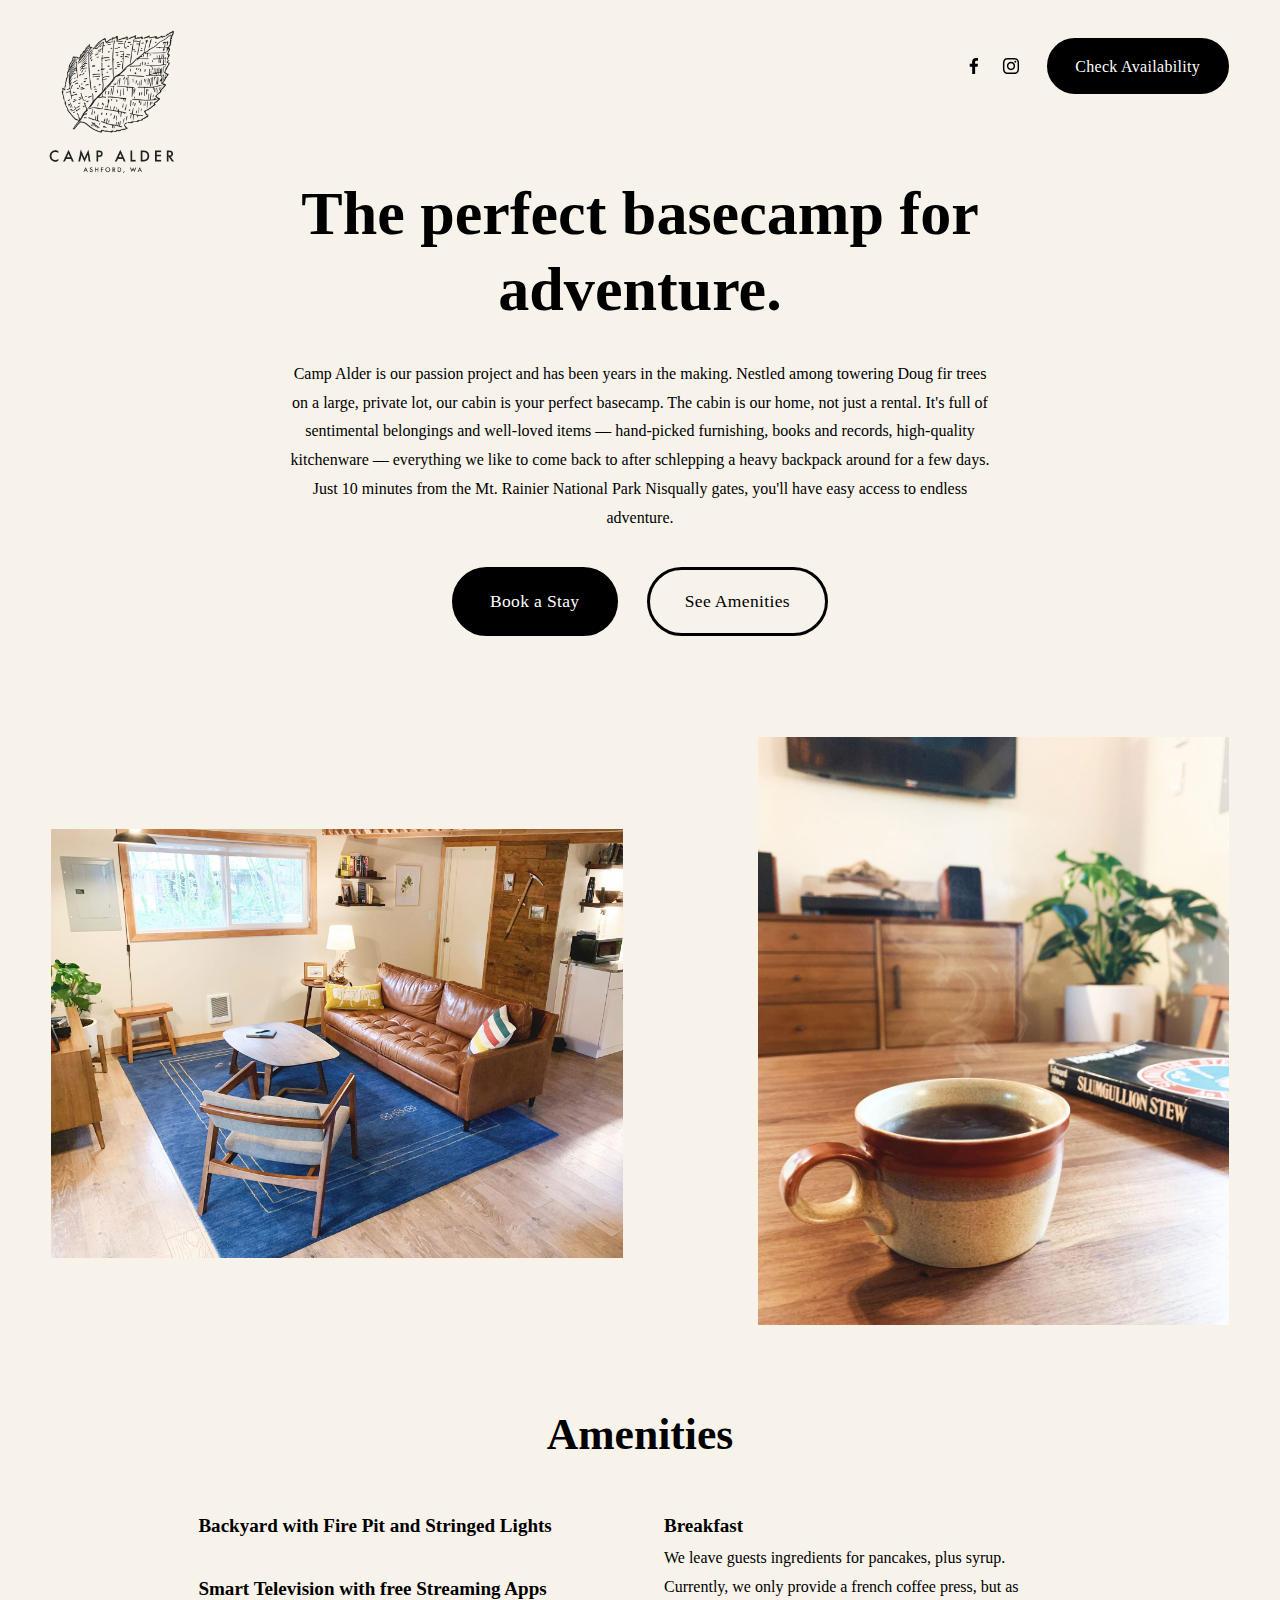
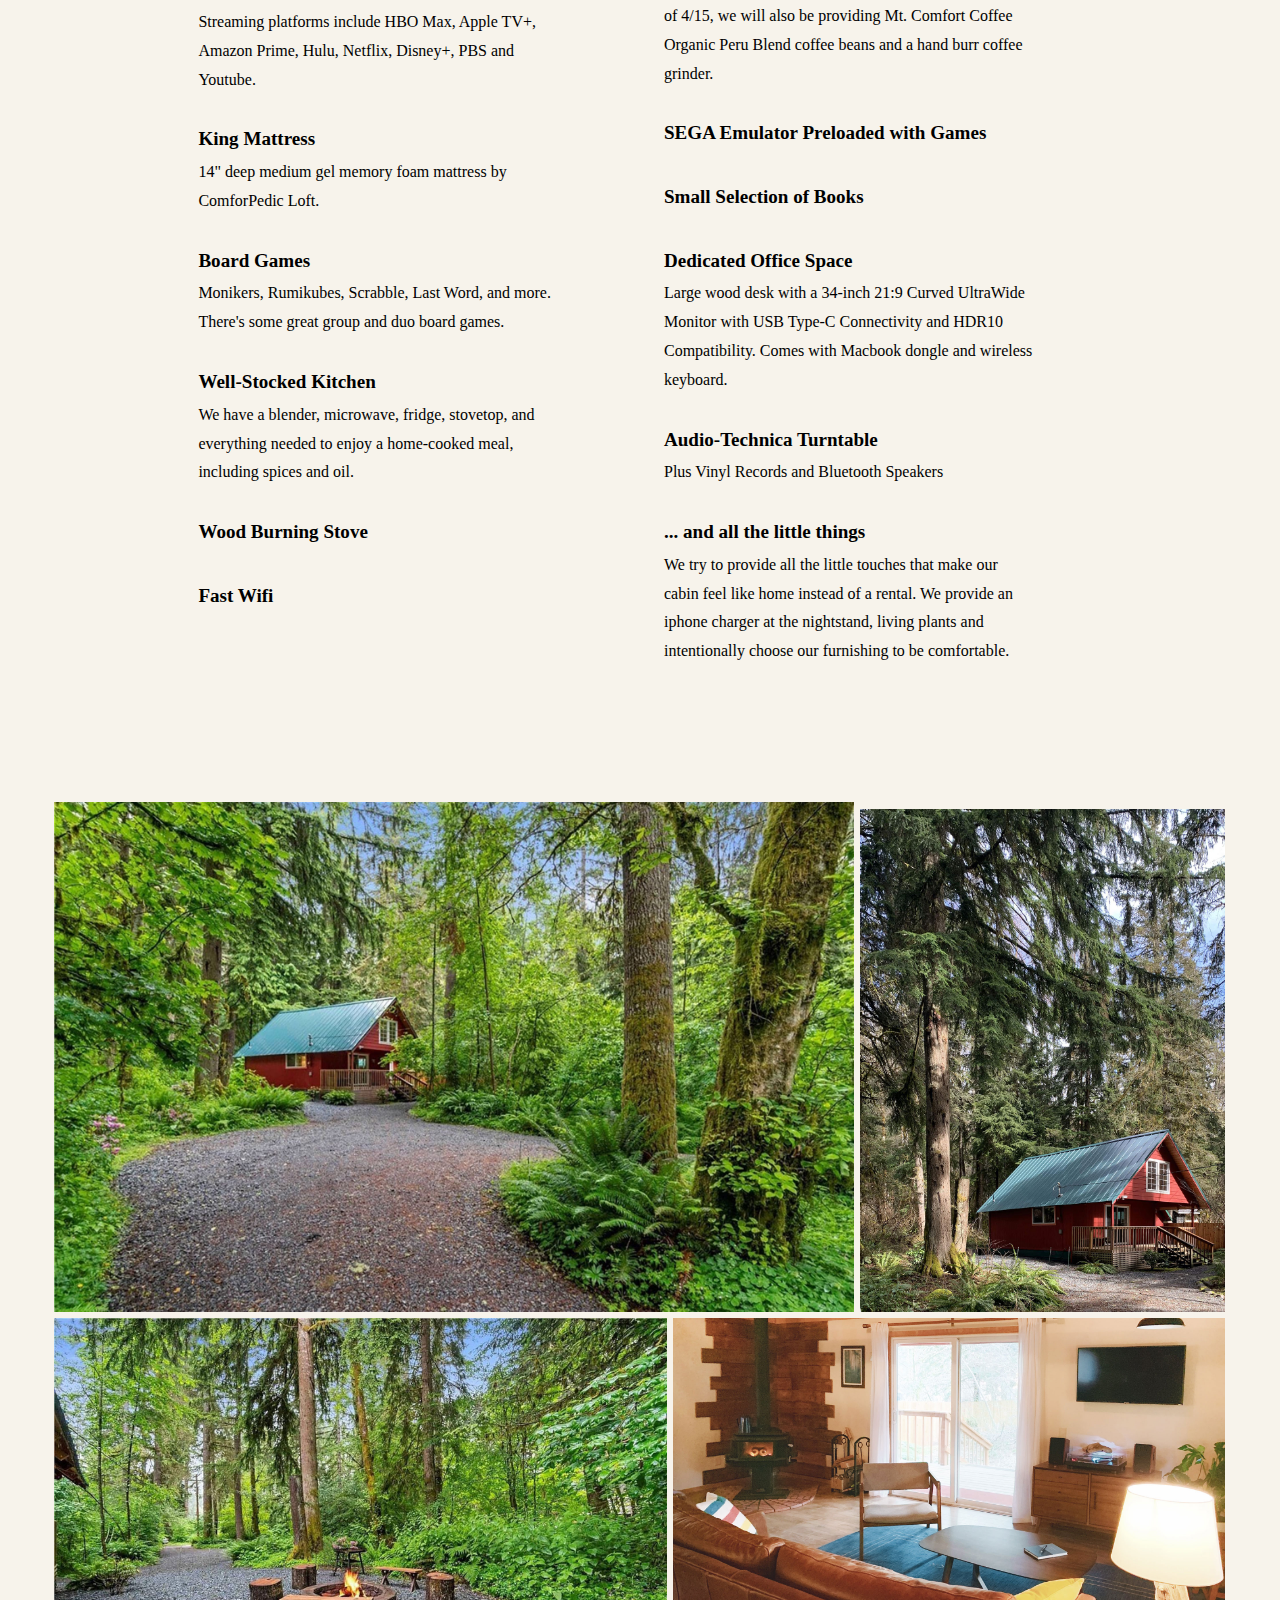
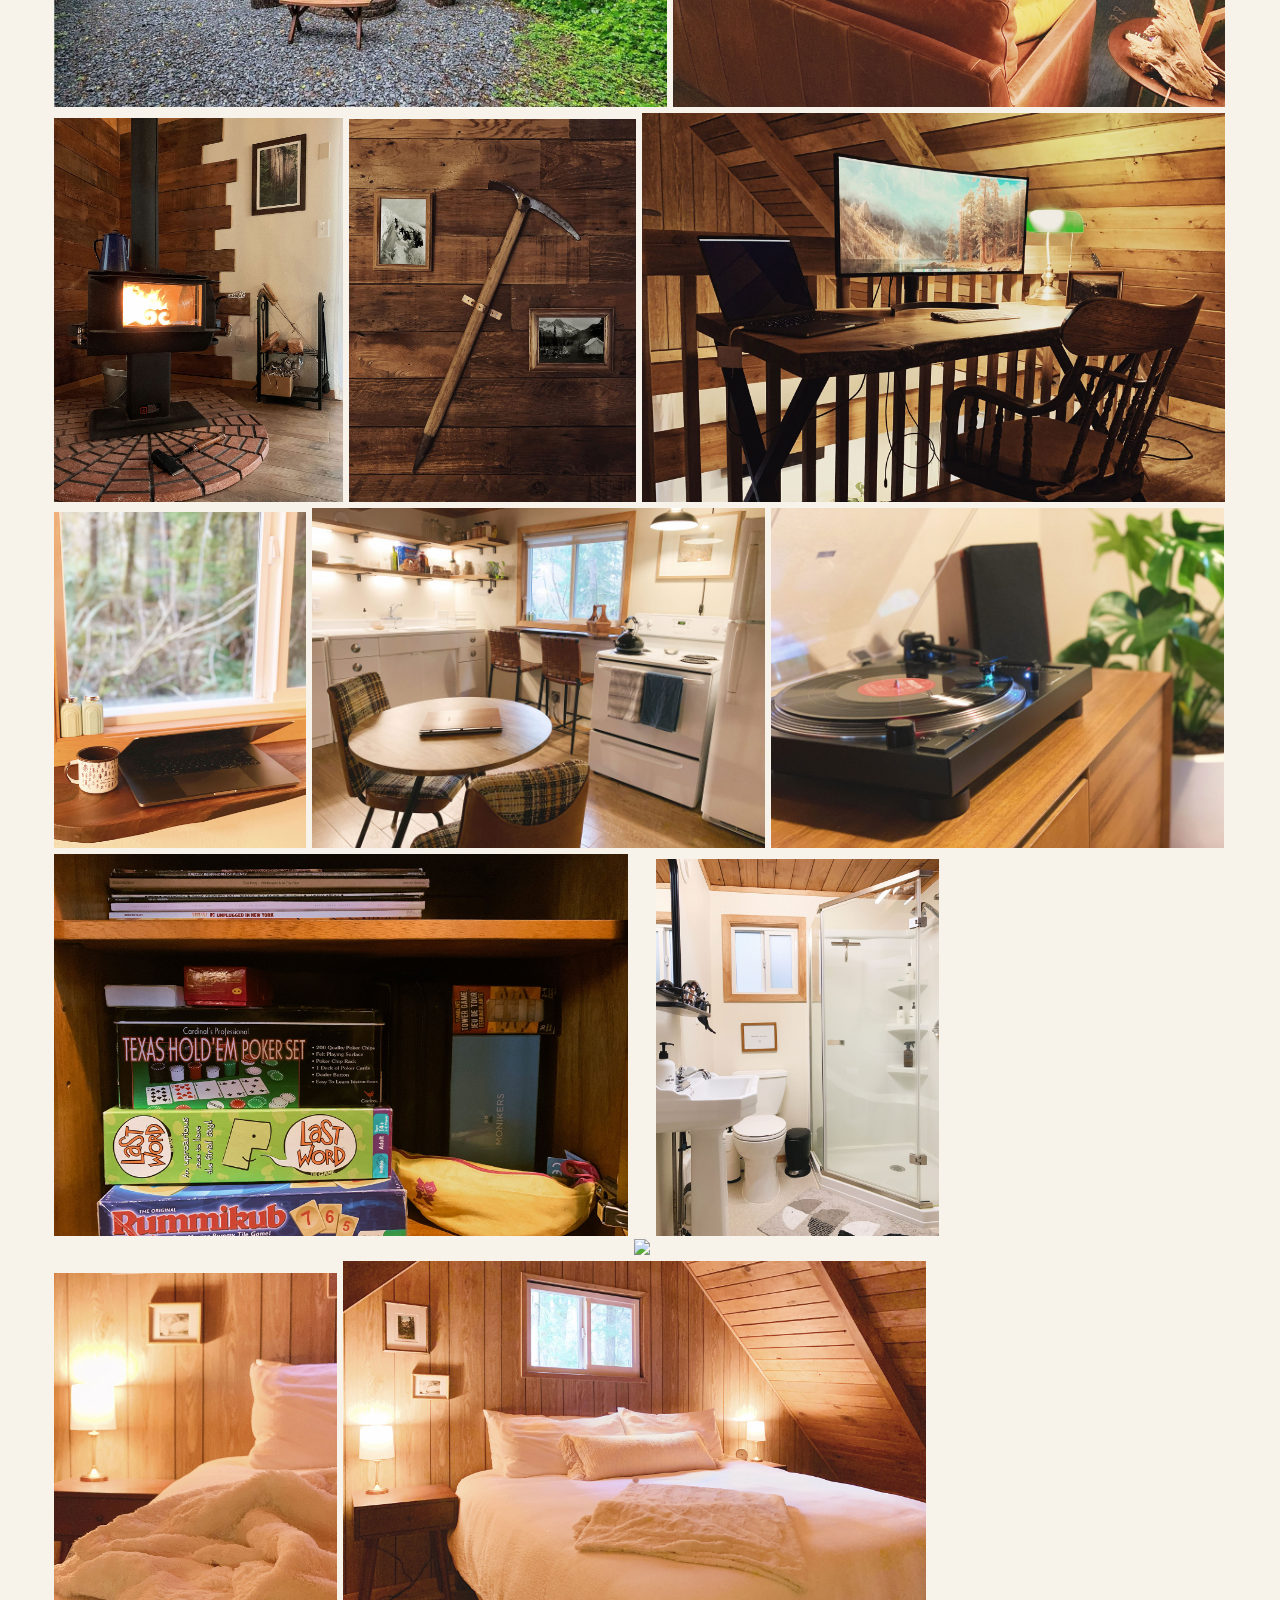
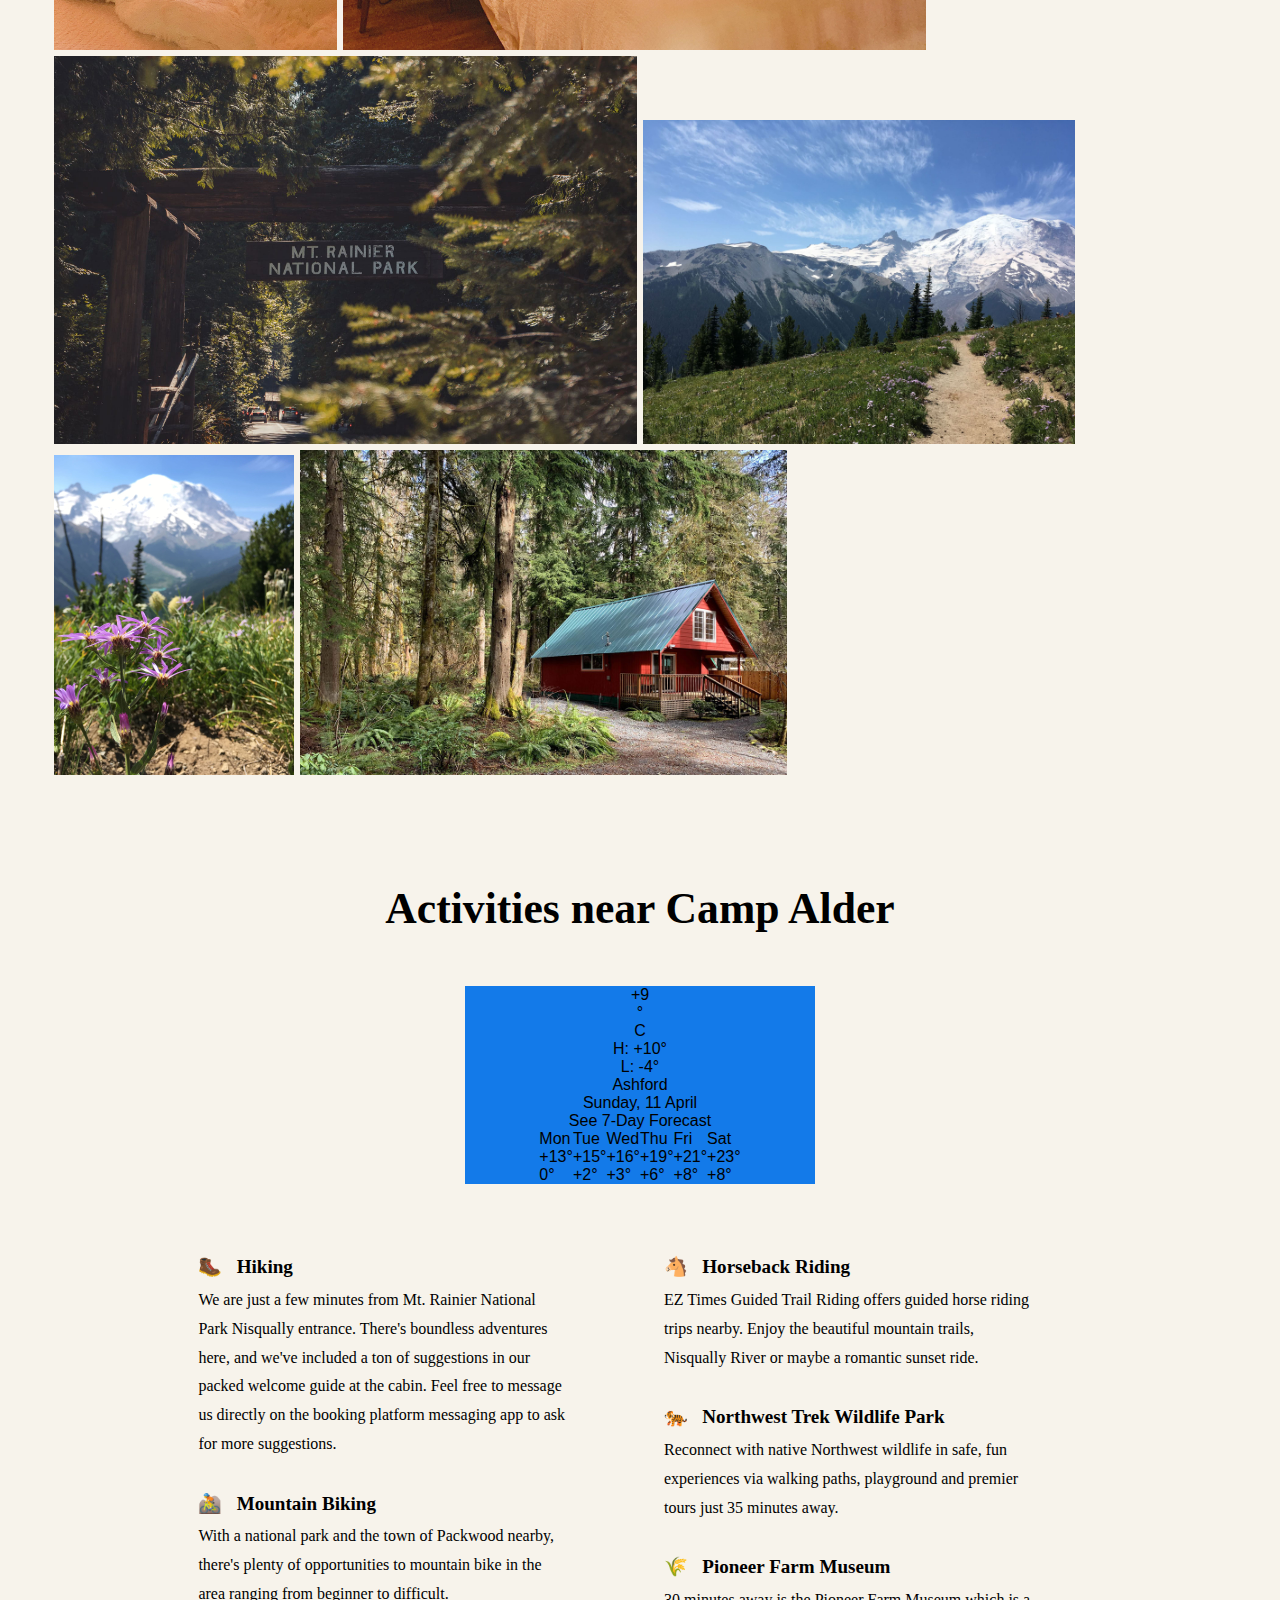
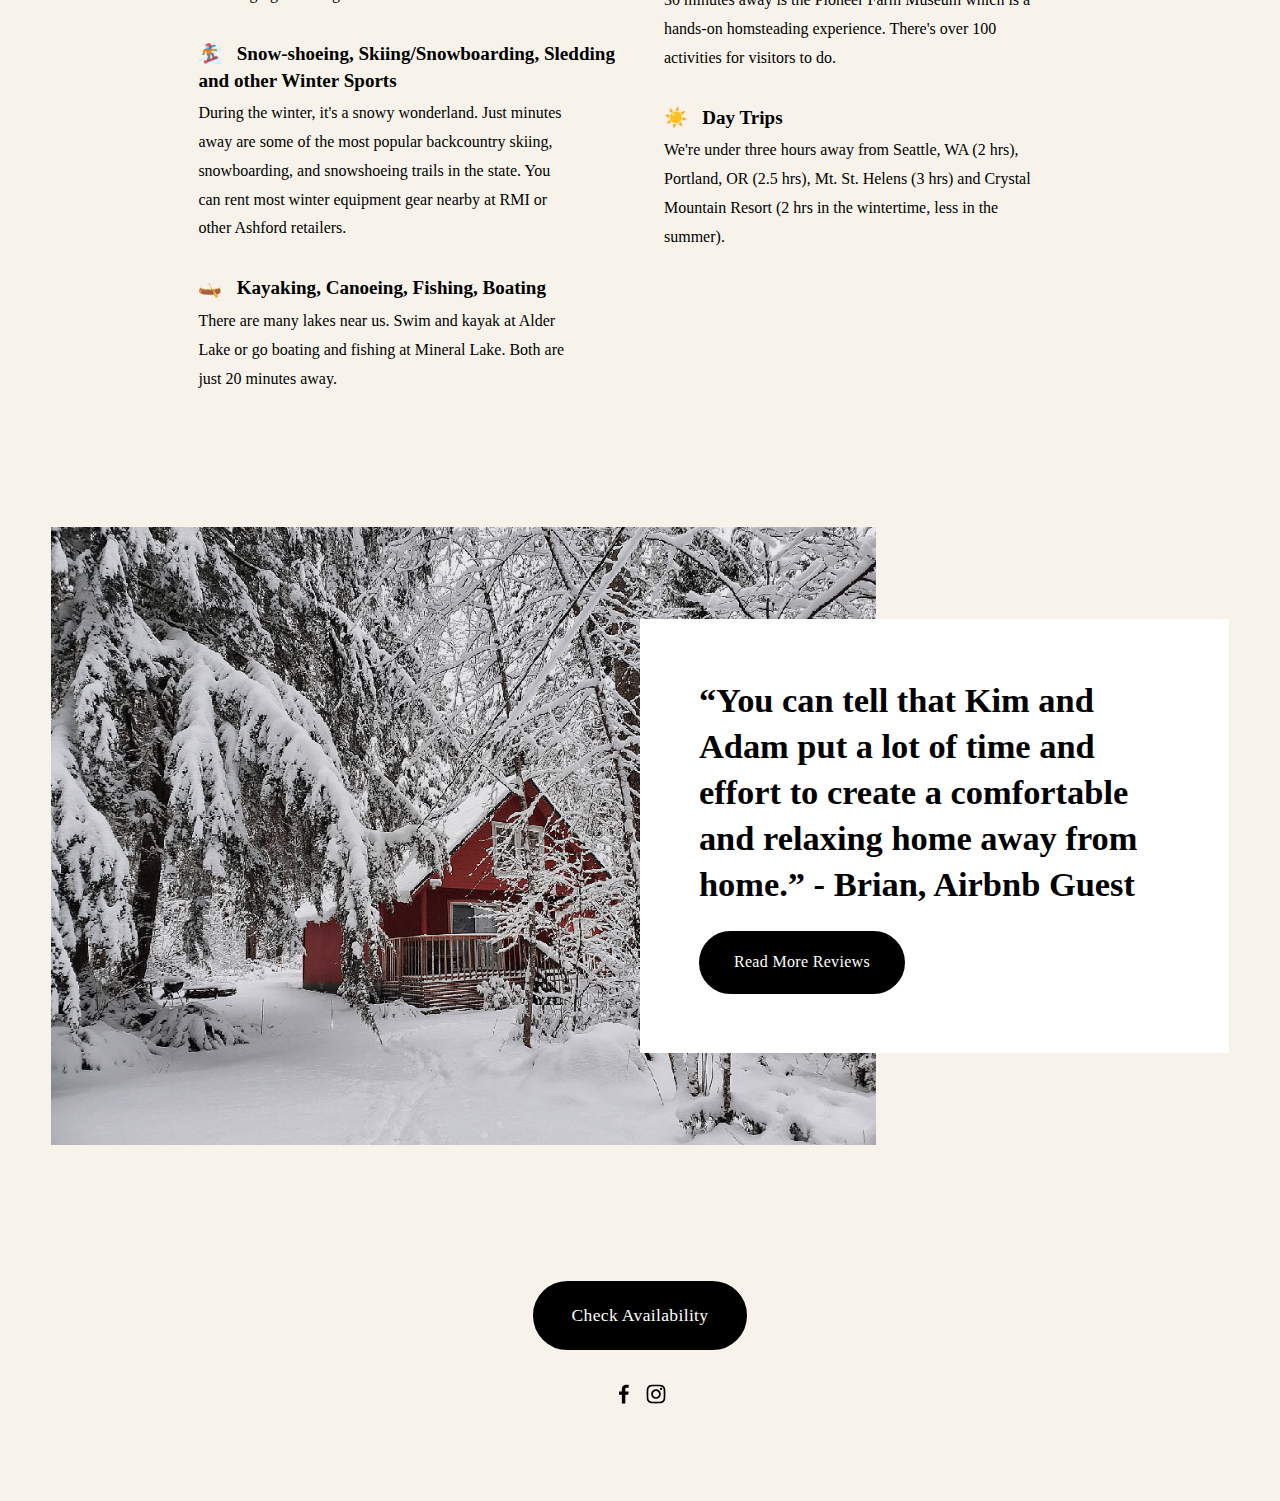
==== commit 07988733: "Update index.html" ====
--- a/index.html
+++ b/index.html
@@ -1 +1 @@
-<!DOCTYPE html><html><head style=""><meta http-equiv="Content-Type" content="text/html; charset=UTF-8"><meta http-equiv="X-UA-Compatible" content="IE=edge,chrome=1"><meta name="viewport" content="width=device-width, initial-scale=1"><title>Camp Alder | Mt. Rainier Cabin</title><link rel="apple-touch-icon" sizes="180x180" href="./apple-touch-icon.png"><link rel="icon" type="image/png" sizes="32x32" href="./favicon-32x32.png"><link rel="icon" type="image/png" sizes="16x16" href="./favicon-16x16.png"><link rel="manifest" href="./site.webmanifest"><link rel="canonical" href="https://campalder.com"><meta property="og:site_name" content="Camp Alder | Mt. Rainier Cabin"><meta property="og:title" content="Camp Alder | Mt. Rainier Cabin"><meta property="og:url" content="https://campalder.com"><meta property="og:type" content="website"><meta property="og:image" content="http://campalder.com/campalder.jpg"/><meta property="og:description" content="Camp Alder is a modern cabin located just minutes away from Mt. Rainier National Park Nisqually Entrance in Ashford, WA. It's the perfect basecamp for your adventures in Washington."><meta itemprop="name" content="Camp Alder | Mt. Rainier Cabin"><meta itemprop="url" content="https://campalder.com"><meta name="description" content="Camp Alder is a modern cabin located just minutes away from Mt. Rainier National Park Nisqually Entrance in Ashford, WA. It's the perfect basecamp for your adventures in Washington."><script async src="https://www.googletagmanager.com/gtag/js?id=G-SBN2HVGP4K"></script><script>window.dataLayer=window.dataLayer || []; function gtag(){dataLayer.push(arguments);}gtag('js', new Date()); gtag('config', 'G-SBN2HVGP4K');</script><style type="text/css">@font-face{font-family: aktiv-grotesk;src: url(https://use.typekit.net/af/ab3e12/000000000000000077359d4f/30/l?subset_id=2&fvd=n4&v=3) format("woff2"), url(https://use.typekit.net/af/ab3e12/000000000000000077359d4f/30/d?subset_id=2&fvd=n4&v=3) format("woff"), url(https://use.typekit.net/af/ab3e12/000000000000000077359d4f/30/a?subset_id=2&fvd=n4&v=3) format("opentype");font-weight: 400;font-style: normal;font-display: auto}@font-face{font-family: aktiv-grotesk;src: url(https://use.typekit.net/af/c11a71/000000000000000077359d5e/30/l?subset_id=2&fvd=n5&v=3) format("woff2"), url(https://use.typekit.net/af/c11a71/000000000000000077359d5e/30/d?subset_id=2&fvd=n5&v=3) format("woff"), url(https://use.typekit.net/af/c11a71/000000000000000077359d5e/30/a?subset_id=2&fvd=n5&v=3) format("opentype");font-weight: 500;font-style: normal;font-display: auto}@font-face{font-family: aktiv-grotesk;src: url(https://use.typekit.net/af/a798a9/000000000000000077359d55/30/l?subset_id=2&fvd=n7&v=3) format("woff2"), url(https://use.typekit.net/af/a798a9/000000000000000077359d55/30/d?subset_id=2&fvd=n7&v=3) format("woff"), url(https://use.typekit.net/af/a798a9/000000000000000077359d55/30/a?subset_id=2&fvd=n7&v=3) format("opentype");font-weight: 700;font-style: normal;font-display: auto}@font-face{font-family: aktiv-grotesk;src: url(https://use.typekit.net/af/951aca/000000000000000077359d51/30/l?subset_id=2&fvd=i4&v=3) format("woff2"), url(https://use.typekit.net/af/951aca/000000000000000077359d51/30/d?subset_id=2&fvd=i4&v=3) format("woff"), url(https://use.typekit.net/af/951aca/000000000000000077359d51/30/a?subset_id=2&fvd=i4&v=3) format("opentype");font-weight: 400;font-style: italic;font-display: auto}@font-face{font-family: aktiv-grotesk;src: url(https://use.typekit.net/af/8e3d9f/000000000000000077359d58/30/l?subset_id=2&fvd=i7&v=3) format("woff2"), url(https://use.typekit.net/af/8e3d9f/000000000000000077359d58/30/d?subset_id=2&fvd=i7&v=3) format("woff"), url(https://use.typekit.net/af/8e3d9f/000000000000000077359d58/30/a?subset_id=2&fvd=i7&v=3) format("opentype");font-weight: 700;font-style: italic;font-display: auto}</style><script type="text/javascript">try{Typekit.load();}catch(e){}</script><script type="application/ld+json">{"url":"https://campalder.com","name":"Camp Alder | Mt. Rainier Cabin","description":"","@context":"http://schema.org","@type":"WebSite"}</script><link rel="stylesheet" type="text/css" href="./site.css"></head><body id="collection-5ce6d52e971a180d32306a06" data-controller="SiteLoader, Flags" class="header-overlay-alignment-center header-width-full primary-button-style-solid primary-button-shape-pill image-block-poster-text-alignment-left image-block-card-content-position-center image-block-card-text-alignment-center image-block-overlap-content-position-center image-block-overlap-text-alignment-left image-block-collage-content-position-center image-block-collage-text-alignment-left image-block-stack-text-alignment-left hide-opentable-icons opentable-style-dark homepage mobile-style-available general-page" tabindex="-1" data-mobile-header-editing="true" data-menu-overlay-theme-switcher="true" data-controllers-bound="Flags" cz-shortcut-listen="true" data-animation-state="booted"><div id="siteWrapper" class="clearfix site-wrapper"><header data-test="header" id="header" class="header theme-col--primary" data-controller="Header" data-current-styles="{&quot;layout&quot;: &quot;navRight&quot;, &quot;action&quot;:{&quot;href&quot;: &quot;/&quot;, &quot;buttonText&quot;: &quot;Check Availability&quot;, &quot;newWindow&quot;: false}, &quot;showSocial&quot;: true, &quot;menuOverlayAnimation&quot;: &quot;fade&quot;, &quot;cartStyle&quot;: &quot;cart&quot;, &quot;cartText&quot;: &quot;Cart&quot;, &quot;showButton&quot;: true, &quot;showCart&quot;: false, &quot;showAccountLogin&quot;: true, &quot;mobileOptions&quot;:{&quot;layout&quot;: &quot;logoLeftNavRight&quot;, &quot;menuIcon&quot;: &quot;doubleLineHamburger&quot;}, &quot;showPromotedElement&quot;: false}" data-section-id="header" data-header-theme="" data-menu-overlay-theme="" data-first-focusable-element="" tabindex="-1" data-controllers-bound="Header"> <div class="header-announcement-bar-wrapper"><div class="header-inner container--fluid header-mobile-layout-logo-left-nav-right header-layout-nav-right "><a href="https://campalder.com"><img id="site-title" src="./campalder.png" data-animation-role="header-element"></a><div class="header-display-desktop" data-content-field="site-title"><div class="header-title-nav-wrapper"><div class="header-nav"><div class="header-nav-wrapper"><nav class="header-nav-list"> </nav></div></div></div><div class="header-actions header-actions--right"><div class="header-actions-action header-actions-action--social"><a class="icon icon--fill" href="https://www.facebook.com/campalder/" target="_blank" aria-label="Facebook"><svg viewBox="23 23 64 64"><use xlink:href="#facebook-unauth-icon" width="110" height="110"></use></svg></a><a class="icon icon--fill" href="https://www.instagram.com/campalder/" target="_blank" aria-label="Instagram"><svg viewBox="23 23 64 64"><use xlink:href="#instagram-unauth-icon" width="110" height="110"></use></svg></a></div><div class="showOnMobile"></div><div class="showOnDesktop"></div><div class="header-actions-action header-actions-action--cta" data-animation-role="header-element"> <a class="btn btn--border theme-btn--primary-inverse" href="https://www.airbnb.com/rooms/48648521?s=67&unique_share_id=db197edd-c88e-4f68-92fd-6c1fde4f626a"> Check Availability </a></div></div></div><div class="header-display-mobile" data-content-field="site-title"><div class="header-title-nav-wrapper"><div class="header-nav"><div class="header-nav-wrapper"><nav class="header-nav-list"><div class="header-nav-item header-nav-item--collection"> <a href="https://www.airbnb.com/rooms/48648521?s=67&unique_share_id=db197edd-c88e-4f68-92fd-6c1fde4f626a" data-animation-role="header-element"> Book a Stay </a></div></nav></div></div></div><div class="header-actions header-actions--right"><div class="header-actions-action header-actions-action--social"><a class="icon icon--fill" href="https://www.facebook.com/campalder/" target="_blank" aria-label="Facebook"><svg viewBox="23 23 64 64"><use xlink:href="#facebook-unauth-icon" width="110" height="110"></use></svg></a><a class="icon icon--fill" href="https://www.instagram.com/campalder/" target="_blank" aria-label="Instagram"><svg viewBox="23 23 64 64"><use xlink:href="#instagram-unauth-icon" width="110" height="110"></use></svg></a></div><div class="showOnMobile"></div><div class="showOnDesktop"></div><div class="header-actions-action header-actions-action--cta" data-animation-role="header-element"> <a class="btn btn--border theme-btn--primary-inverse" href="https://www.airbnb.com/rooms/48648521?s=67&unique_share_id=db197edd-c88e-4f68-92fd-6c1fde4f626a"> Check Availability </a></div></div></div></div></div></header><main id="page" class="container" role="main"><article class="sections" data-page-sections="5ce6d52e971a180d32306a09" id="sections"><section data-test="page-section" data-section-theme="" class="page-section layout-engine-section background-width--full-bleed section-height--medium content-width--narrow horizontal-alignment--center vertical-alignment--middle section-match-padding-top section-match-padding-bottom" data-section-id="5ce6db120d929720c96ee729" data-controller="SectionWrapperController, MagicPaddingController" data-current-styles="{&quot;imageOverlayOpacity&quot;: 0.15, &quot;backgroundWidth&quot;: &quot;background-width--full-bleed&quot;, &quot;sectionHeight&quot;: &quot;section-height--medium&quot;, &quot;customSectionHeight&quot;: 45, &quot;horizontalAlignment&quot;: &quot;horizontal-alignment--center&quot;, &quot;verticalAlignment&quot;: &quot;vertical-alignment--middle&quot;, &quot;contentWidth&quot;: &quot;content-width--narrow&quot;, &quot;sectionAnimation&quot;: &quot;none&quot;, &quot;backgroundMode&quot;: &quot;image&quot;}" data-animation="none" data-controllers-bound="SectionWrapperController, MagicPaddingController" data-active="true"><div class="section-background"></div><div class="content-wrapper" style=" "><div class="content"><div class="sqs-layout sqs-grid-12 columns-12" data-type="page-section" id="page-section-5ce6db120d929720c96ee729"><div class="row sqs-row"><div class="col sqs-col-12 span-12"><div class="sqs-block html-block sqs-block-html" data-block-type="2" id="block-2767531063426c055b55"><div class="sqs-block-content"><h1 style="text-align:center;white-space:pre-wrap;">The perfect basecamp for adventure.</h1><p style="text-align:center;white-space:pre-wrap;" class=""><span class="shorten-sentence">Camp Alder is our passion project and has been years in the making. </span>Nestled among towering Doug fir trees on a large, private lot, our cabin is your perfect basecamp<span class="shorten-sentence">. The cabin is our home, not just a rental. It's full of sentimental belongings and well-loved items — hand-picked furnishing, books and records, high-quality kitchenware — everything we like to come back to after schlepping a heavy backpack around</span> for <span class="shorten-sentence">a few days. Just 10 minutes from the Mt. Rainier National Park Nisqually gates, you'll have easy access to </span>endless adventure.</p></div></div><div class="sqs-block button-block sqs-block-button" data-block-type="53" id="block-yui_3_17_2_1_1561642369809_9485"><div class="sqs-block-content" id="yui_3_17_2_1_1615939318587_169"><center> <span class="sqs-block-button-container--center" data-animation-role="button" data-alignment="center" data-button-size="large" id="yui_3_17_2_1_1615939318587_168"><a href="https://www.airbnb.com/rooms/48648521?s=67&unique_share_id=db197edd-c88e-4f68-92fd-6c1fde4f626a" class="sqs-block-button-element--large sqs-block-button-element" data-initialized="true">Book a Stay</a></span><span class="shorten-sentence"> <span class="sqs-block-button-container--center" data-animation-role="button" data-alignment="center" data-button-size="large" id="yui_3_17_2_1_1615939318587_168"><a href="#amenities" class="sqs-block-button-element--large sqs-block-button-element alt-btn" data-initialized="true">See Amenities</a></span></span></center></div></div></div></div></div></div></div></section><section data-test="page-section" data-section-theme="" class="page-section layout-engine-section background-width--full-bleed section-height--small content-width--wide horizontal-alignment--center vertical-alignment--middle section-match-padding-bottom" data-section-id="5d128343e07ce10001dd3827" data-controller="SectionWrapperController, MagicPaddingController" data-current-styles="{&quot;imageOverlayOpacity&quot;: 0.15, &quot;backgroundWidth&quot;: &quot;background-width--full-bleed&quot;, &quot;sectionHeight&quot;: &quot;section-height--small&quot;, &quot;horizontalAlignment&quot;: &quot;horizontal-alignment--center&quot;, &quot;verticalAlignment&quot;: &quot;vertical-alignment--middle&quot;, &quot;contentWidth&quot;: &quot;content-width--wide&quot;, &quot;sectionAnimation&quot;: &quot;none&quot;, &quot;backgroundMode&quot;: &quot;image&quot;}" data-animation="none" data-controllers-bound="SectionWrapperController, MagicPaddingController" id="yui_3_17_2_1_1615939318587_111" data-active="true"><div class="section-background"></div><div class="content-wrapper" style=" " id="yui_3_17_2_1_1615939318587_110"><div class="content" id="yui_3_17_2_1_1615939318587_109"><div class="sqs-layout sqs-grid-12 columns-12" data-type="page-section" id="page-section-5d128343e07ce10001dd3827"><div class="row sqs-row" id="yui_3_17_2_1_1615939318587_108"><div class="col sqs-col-6 span-6" id="yui_3_17_2_1_1615939318587_107"><div class="sqs-block spacer-block sqs-block-spacer" data-aspect-ratio="5.105105105105105" data-block-type="21" id="block-yui_3_17_2_1_1561494394083_12988"><div class="sqs-block-content sqs-intrinsic" id="yui_3_17_2_1_1615939318587_181" style="padding-bottom: 5.10511%;">&nbsp;</div></div><div class="sqs-block image-block sqs-block-image sqs-text-ready" data-block-type="5" id="block-55f4da16b5ba4b917ddf"><div class="sqs-block-content" id="yui_3_17_2_1_1615939318587_106"><div class="image-block-outer-wrapper layout-caption-below design-layout-inline combination-animation-slide-up individual-animation-none individual-text-animation-none animation-loaded" data-test="image-block-inline-outer-wrapper" id="yui_3_17_2_1_1615939318587_105"><figure class=" sqs-block-image-figure intrinsic " style="max-width:1380px;" id="yui_3_17_2_1_1615939318587_104"><div style="padding-bottom: 75%; overflow: hidden;" class=" image-block-wrapper has-aspect-ratio " data-animation-role="image" data-animation-override="" id="yui_3_17_2_1_1615939318587_103"><noscript><img src="./living-h.jpg" alt="living-h.jpg"/></noscript><img class="thumb-image loaded" data-component-key="idv1.i.5d1283e224a8ce0001910d2a" data-src="./living-h.jpg" data-image="./living-h.jpg" data-image-dimensions="1380x1035" data-image-focal-point="0.5,0.5" data-load="false" data-image-id="5d1283e224a8ce0001910d2a" data-type="image" alt="living-h.jpg" data-image-resolution="750w" src="./living-h.jpg" style="left: -0.0491642%; top: 0%; width: 100.098%; height: 100%; position: absolute;"></div></figure></div></div></div></div><div class="col sqs-col-1 span-1"><div class="sqs-block spacer-block sqs-block-spacer sized vsize-1" data-block-type="21" id="block-85371abbffc9c6f8c9ab"><div class="sqs-block-content">&nbsp;</div></div></div><div class="col sqs-col-5 span-5" id="yui_3_17_2_1_1615939318587_130"><div class="sqs-block image-block sqs-block-image sqs-text-ready" data-block-type="5" id="block-913c072e9d82b2f793e0"><div class="sqs-block-content" id="yui_3_17_2_1_1615939318587_129"><div class="image-block-outer-wrapper layout-caption-below design-layout-inline combination-animation-slide-up individual-animation-none individual-text-animation-none animation-loaded" data-test="image-block-inline-outer-wrapper" id="yui_3_17_2_1_1615939318587_128"><figure class=" sqs-block-image-figure intrinsic " style="max-width:773px;" id="yui_3_17_2_1_1615939318587_127"><div style="padding-bottom: 124.968%; overflow: hidden;" class=" image-block-wrapper has-aspect-ratio " data-animation-role="image" data-animation-override="" id="yui_3_17_2_1_1615939318587_126"><noscript><img src="./tea.jpg" alt="tea.jpg"/></noscript><img class="thumb-image loaded" data-component-key="idv1.i.5d14c95a299d560001e6316b" data-src="./tea.jpg" data-image="./tea.jpg" data-image-dimensions="773x966" data-image-focal-point="0.5,0.5" data-load="false" data-image-id="5d14c95a299d560001e6316b" data-type="image" alt="tea.jpg" data-image-resolution="750w" src="./tea.jpg" style="left: -0.0308337%; top: 0%; width: 100.062%; height: 100%; position: absolute;"></div></figure></div></div></div></div></div></div></div></div></section><section id="amenities" data-test="page-section" data-section-theme="" class="page-section layout-engine-section background-width--full-bleed section-height--medium content-width--medium horizontal-alignment--center vertical-alignment--middle section-match-padding-top section-match-padding-bottom" data-section-id="5ce6dd10e79c706cf88c98e1" data-controller="SectionWrapperController, MagicPaddingController" data-current-styles="{&quot;imageOverlayOpacity&quot;: 0.15, &quot;backgroundWidth&quot;: &quot;background-width--full-bleed&quot;, &quot;sectionHeight&quot;: &quot;section-height--medium&quot;, &quot;horizontalAlignment&quot;: &quot;horizontal-alignment--center&quot;, &quot;verticalAlignment&quot;: &quot;vertical-alignment--middle&quot;, &quot;contentWidth&quot;: &quot;content-width--medium&quot;, &quot;sectionAnimation&quot;: &quot;none&quot;, &quot;backgroundMode&quot;: &quot;image&quot;}" data-animation="none" data-controllers-bound="SectionWrapperController, MagicPaddingController" data-active="true"><div class="section-background"></div><div class="content-wrapper" style=" "><div class="content"><div class="sqs-layout sqs-grid-12 columns-12" data-type="page-section" id="page-section-5ce6dd10e79c706cf88c98e1"><div class="row sqs-row"><div class="col sqs-col-12 span-12"><div class="sqs-block html-block sqs-block-html" data-block-type="2" id="block-278eea0eaca8cdaa0af7"><div class="sqs-block-content"><h2 style="text-align:center;white-space:pre-wrap;">Amenities</h2></div></div><div class="sqs-block menu-block sqs-block-menu" data-block-type="18" id="block-yui_3_17_2_1_1558633808268_6767"><div class="sqs-block-content"><div class="menu-wrapper menu-style-classic"><div class="menus menus--has-multiple"><div role="tabpanel" aria-label="Breakfast" class="menu js-menu menu-1-0bb20576-b1cb-46a2-bfbb-8acd553f3634" style="display: block"><div class="menu-section"><div class="menu-items"><div class="menu-item"><div class="menu-item-title">Backyard with Fire Pit and Stringed Lights</div><div class="menu-item-description"></div></div><div class="menu-item"><div class="menu-item-title">Smart Television with free Streaming Apps</div><div class="menu-item-description">Streaming platforms include HBO Max, Apple TV+, Amazon Prime, Hulu, Netflix, Disney+, PBS and Youtube.</div></div><div class="menu-item"><div class="menu-item-title">King Mattress</div><div class="menu-item-description">14" deep medium gel memory foam mattress by ComforPedic Loft.</div></div><div class="menu-item"><div class="menu-item-title">Board Games</div><div class="menu-item-description">Monikers, Rumikubes, Scrabble, Last Word, and more. There's some great group and duo board games.</div></div><div class="menu-item"><div class="menu-item-title">Well-Stocked Kitchen</div><div class="menu-item-description">We have a blender, microwave, fridge, stovetop, and everything needed to enjoy a home-cooked meal, including spices and oil.</div></div><div class="menu-item"><div class="menu-item-title">Wood Burning Stove</div><div class="menu-item-description"></div></div><div class="menu-item"><div class="menu-item-title">Fast Wifi</div><div class="menu-item-description"></div></div><div class="menu-item"><div class="menu-item-title">Breakfast</div><div class="menu-item-description">We leave guests ingredients for pancakes, plus syrup. Currently, we only provide a french coffee press, but as of 4/15, we will also be providing Mt. Comfort Coffee Organic Peru Blend coffee beans and a hand burr coffee grinder.</div></div><div class="menu-item"><div class="menu-item-title">SEGA Emulator Preloaded with Games</div><div class="menu-item-description"></div></div><div class="menu-item"><div class="menu-item-title">Small Selection of Books</div><div class="menu-item-description"></div></div><div class="menu-item"><div class="menu-item-title">Dedicated Office Space</div><div class="menu-item-description">Large wood desk with a 34-inch 21:9 Curved UltraWide Monitor with USB Type-C Connectivity and HDR10 Compatibility. Comes with Macbook dongle and wireless keyboard.</div></div><div class="menu-item"><div class="menu-item-title">Audio-Technica Turntable</div><div class="menu-item-description">Plus Vinyl Records and Bluetooth Speakers</div></div><div class="menu-item"><div class="menu-item-title">... and all the little things</div><div class="menu-item-description">We try to provide all the little touches that make our cabin feel like home instead of a rental. We provide an iphone charger at the nightstand, living plants and intentionally choose our furnishing to be comfortable.</div></div></div></div></div></div></div></div></div></div></div></div></div></div></div></div></div></div></section><section data-test="page-section" data-section-theme="" class="page-section layout-engine-section background-width--full-bleed section-height--medium content-width--narrow horizontal-alignment--center vertical-alignment--middle section-match-padding-top section-match-padding-bottom" data-section-id="5ce6db120d929720c96ee729" data-controller="SectionWrapperController, MagicPaddingController" data-current-styles="{&quot;imageOverlayOpacity&quot;: 0.15, &quot;backgroundWidth&quot;: &quot;background-width--full-bleed&quot;, &quot;sectionHeight&quot;: &quot;section-height--medium&quot;, &quot;customSectionHeight&quot;: 45, &quot;horizontalAlignment&quot;: &quot;horizontal-alignment--center&quot;, &quot;verticalAlignment&quot;: &quot;vertical-alignment--middle&quot;, &quot;contentWidth&quot;: &quot;content-width--narrow&quot;, &quot;sectionAnimation&quot;: &quot;none&quot;, &quot;backgroundMode&quot;: &quot;image&quot;}" data-animation="none" data-controllers-bound="SectionWrapperController, MagicPaddingController" data-active="true"><div class="content-wrapper" style=" "><div class="sqs-layout sqs-grid-12 columns-12" data-type="page-section" id="page-section-5ce6db120d929720c96ee729"><div class="row sqs-row"><div class="col sqs-col-12 span-12"><div class="sqs-block html-block sqs-block-html" data-block-type="2" id="block-2767531063426c055b55"><div class="sqs-block-content"><div id="gallery" class="gallery"> <img src="cabin2.jpg" alt="Camp Alder External View"/> <img src="exterior-vert.jpg" alt="Camp Alder External View"/> <img src="backyard.jpg" alt="Firepit at Camp Alder"/> <img src="tv-area-2.jpg" alt="Living Room at Camp Alder"/> <img src="fire.jpg" alt="Wood Stove at Camp Alder"/> <img src="axe.jpg" alt="Authentic Pickaxe with Historic Pictures at Camp Alder"/> <img src="office-h.jpg" alt="Dedicated Office Space at Camp Alder"/> <img src="laptop.jpg" alt="Kitchen Counter Space at Camp ALder"/> <img src="kitchen-h.jpg" alt="Kitchen at Camp Alder"/> <img src="turntable.jpg" alt="Audio-Technica Turntable at Camp Alder"/> <img src="games.jpg" alt="Games and Vinyl Records at Camp Alder"/> <img src="welcome.jpg" alt="Welcome Book at Camp Alder"/> <img src="bathroom.jpg" alt="Bathroom at Camp Alder"/> <img src="bedroom-detail.jpg" alt="Bedroom at Camp Alder"/> <img src="bedroom-h.jpg" alt="Bedroom at Camp Alder"/> <span class="shorten-sentence"><img src="ashlynn-murphy-credit-for-this-pic.jpg" alt="Camp Alder - a quiet, modern cabin near Mt. Rainier National Park Nisqually Entrance"/> <img src="stephanie-bergeron-credit-for-this-pic.jpg" alt="Camp Alder - a quiet, modern cabin near Mt. Rainier National Park Nisqually Entrance"/> <img src="stephanie-bergeron-credit-for-this-pic2.jpg" alt="Camp Alder - a quiet, modern cabin near Mt. Rainier National Park Nisqually Entrance"/></span><img src="exterior-4.jpg" alt="Camp Alder - a quiet, modern cabin near Mt. Rainier National Park Nisqually Entrance"/></div></div></div></div></div></div></div></section><section data-test="page-section" data-section-theme="" class="page-section layout-engine-section background-width--full-bleed section-height--medium content-width--medium horizontal-alignment--center vertical-alignment--middle section-match-padding-top section-match-padding-bottom" data-controller="SectionWrapperController, MagicPaddingController" data-current-styles="{&quot;imageOverlayOpacity&quot;: 0.15, &quot;backgroundWidth&quot;: &quot;background-width--full-bleed&quot;, &quot;sectionHeight&quot;: &quot;section-height--medium&quot;, &quot;horizontalAlignment&quot;: &quot;horizontal-alignment--center&quot;, &quot;verticalAlignment&quot;: &quot;vertical-alignment--middle&quot;, &quot;contentWidth&quot;: &quot;content-width--medium&quot;, &quot;sectionAnimation&quot;: &quot;none&quot;, &quot;backgroundMode&quot;: &quot;image&quot;}" data-animation="none" data-controllers-bound="SectionWrapperController, MagicPaddingController" data-active="true"><div class="section-background"></div><div class="content-wrapper" style=" "><div class="content"><div class="sqs-layout sqs-grid-12 columns-12" data-type="page-section"><div class="row sqs-row"><div class="col sqs-col-12 span-12"><div class="sqs-block html-block sqs-block-html" data-block-type="2"><div class="sqs-block-content"><h2 style="text-align:center;white-space:pre-wrap;">Activities near Camp Alder</h2></div></div><div class="sqs-block menu-block sqs-block-menu" data-block-type="18"><div class="sqs-block-content"><p><center><div id="m-booked-weather-bl250-71895"> <div class="booked-wzs-250-175 weather-customize" style="background-color:#137AE9;width:390px;" id="width3"> <div class="booked-wzs-250-175_in"> <div class="booked-wzs-250-175-data"> <div class="booked-wzs-250-175-left-img wrz-29"> </div><div class="booked-wzs-250-175-right"> <div class="booked-wzs-day-deck"> <div class="booked-wzs-day-val"> <div class="booked-wzs-day-number"><span class="plus">+</span>8</div><div class="booked-wzs-day-dergee"> <div class="booked-wzs-day-dergee-val">&deg;</div><div class="booked-wzs-day-dergee-name">C</div></div></div><div class="booked-wzs-day"> <div class="booked-wzs-day-d">H: <span class="plus">+</span>8&deg;</div><div class="booked-wzs-day-n">L: -3&deg;</div></div></div><div class="booked-wzs-250-175-info"> <div class="booked-wzs-250-175-city">Ashford </div><div class="booked-wzs-250-175-date">Saturday, 10 April</div><div class="booked-wzs-left"> <span class="booked-wzs-bottom-l">See 7-Day Forecast</span> </div></div></div></div><table cellpadding="0" cellspacing="0" class="booked-wzs-table-250"> <tr> <td>Sun</td><td>Mon</td><td>Tue</td><td>Wed</td><td>Thu</td><td>Fri</td></tr><tr> <td class="week-day-ico"><div class="wrz-sml wrzs-03"></div></td><td class="week-day-ico"><div class="wrz-sml wrzs-06"></div></td><td class="week-day-ico"><div class="wrz-sml wrzs-01"></div></td><td class="week-day-ico"><div class="wrz-sml wrzs-01"></div></td><td class="week-day-ico"><div class="wrz-sml wrzs-18"></div></td><td class="week-day-ico"><div class="wrz-sml wrzs-01"></div></td></tr><tr> <td class="week-day-val"><span class="plus">+</span>8&deg;</td><td class="week-day-val"><span class="plus">+</span>12&deg;</td><td class="week-day-val"><span class="plus">+</span>14&deg;</td><td class="week-day-val"><span class="plus">+</span>15&deg;</td><td class="week-day-val"><span class="plus">+</span>18&deg;</td><td class="week-day-val"><span class="plus">+</span>21&deg;</td></tr><tr> <td class="week-day-val">-5&deg;</td><td class="week-day-val">-2&deg;</td><td class="week-day-val"><span class="plus">+</span>1&deg;</td><td class="week-day-val"><span class="plus">+</span>3&deg;</td><td class="week-day-val"><span class="plus">+</span>5&deg;</td><td class="week-day-val"><span class="plus">+</span>7&deg;</td></tr></table> </a> </div></div></div><script type="text/javascript">var css_file=document.createElement("link"); var widgetUrl=location.href; css_file.setAttribute("rel","stylesheet"); css_file.setAttribute("type","text/css"); css_file.setAttribute("href",'https://s.bookcdn.com/css/w/booked-wzs-widget-275.css?v=0.0.1'); document.getElementsByTagName("head")[0].appendChild(css_file); function setWidgetData_71895(data){if(typeof(data) !='undefined' && data.results.length > 0){for(var i=0; i < data.results.length; ++i){var objMainBlock=document.getElementById('m-booked-weather-bl250-71895'); if(objMainBlock !==null){var copyBlock=document.getElementById('m-bookew-weather-copy-'+data.results[i].widget_type); objMainBlock.innerHTML=data.results[i].html_code; if(copyBlock !==null) objMainBlock.appendChild(copyBlock);}}}else{alert('data=undefined||data.results is empty');}}var widgetSrc="https://widgets.booked.net/weather/info?action=get_weather_info;ver=7;cityID=44234;type=3;scode=124;ltid=3457;domid=w209;anc_id=7727;countday=undefined;cmetric=1;wlangID=1;color=137AE9;wwidth=390;header_color=ffffff;text_color=333333;link_color=08488D;border_form=1;footer_color=ffffff;footer_text_color=333333;transparent=0;v=0.0.1";widgetSrc +=';ref=' + widgetUrl;widgetSrc +=';rand_id=71895';widgetSrc +=';wstrackId=42696825';var weatherBookedScript=document.createElement("script"); weatherBookedScript.setAttribute("type", "text/javascript"); weatherBookedScript.src=widgetSrc; document.body.appendChild(weatherBookedScript) </script></center><br/><br/><br/></p><div class="menu-wrapper menu-style-classic"><div class="menus menus--has-multiple"><div role="tabpanel" aria-label="Breakfast" class="menu js-menu menu-1-0bb20576-b1cb-46a2-bfbb-8acd553f3634" style="display: block"><div class="menu-section"><div class="menu-items"><div class="menu-item"><div class="menu-item-title">🥾 &nbsp; Hiking</div><div class="menu-item-description">We are just a few minutes from Mt. Rainier National Park Nisqually entrance. There's boundless adventures here, and we've included a ton of suggestions in our packed welcome guide at the cabin. Feel free to message us directly on the booking platform messaging app to ask for more suggestions.</div></div><div class="menu-item"><div class="menu-item-title">🚵 &nbsp; Mountain Biking</div><div class="menu-item-description">With a national park and the town of Packwood nearby, there's plenty of opportunities to mountain bike in the area ranging from beginner to difficult.</div></div><div class="menu-item"><div class="menu-item-title">🏂 &nbsp; Snow-shoeing, Skiing/Snowboarding, Sledding and other Winter Sports</div><div class="menu-item-description">During the winter, it's a snowy wonderland. Just minutes away are some of the most popular backcountry skiing, snowboarding, and snowshoeing trails in the state. You can rent most winter equipment gear nearby at RMI or other Ashford retailers.</div></div><div class="menu-item"><div class="menu-item-title">🛶 &nbsp; Kayaking, Canoeing, Fishing, Boating</div><div class="menu-item-description">There are many lakes near us. Swim and kayak at Alder Lake or go boating and fishing at Mineral Lake. Both are just 20 minutes away.</div></div><div class="menu-item"><div class="menu-item-title">🐴 &nbsp; Horseback Riding</div><div class="menu-item-description">EZ Times Guided Trail Riding offers guided horse riding trips nearby. Enjoy the beautiful mountain trails, Nisqually River or maybe a romantic sunset ride.</div></div><div class="menu-item"><div class="menu-item-title">🐅 &nbsp; Northwest Trek Wildlife Park</div><div class="menu-item-description">Reconnect with native Northwest wildlife in safe, fun experiences via walking paths, playground and premier tours just 35 minutes away.</div></div><div class="menu-item"><div class="menu-item-title">🌾 &nbsp; Pioneer Farm Museum</div><div class="menu-item-description">30 minutes away is the Pioneer Farm Museum which is a hands-on homsteading experience. There's over 100 activities for visitors to do.</div></div><div class="menu-item"><div class="menu-item-title">☀️ &nbsp; Day Trips</div><div class="menu-item-description">We're under three hours away from Seattle, WA (2 hrs), Portland, OR (2.5 hrs), Mt. St. Helens (3 hrs) and Crystal Mountain Resort (2 hrs in the wintertime, less in the summer).</div></div></div></div></div></div></div></div></div></div></div></div></div></div></div></div></div></div></section><section data-test="page-section" data-section-theme="" class="page-section layout-engine-section background-width--full-bleed section-height--medium content-width--wide horizontal-alignment--center vertical-alignment--middle section-match-padding-top section-match-padding-bottom" data-section-id="5d14c79b299d560001e61207" data-controller="SectionWrapperController, MagicPaddingController" data-current-styles="{&quot;imageOverlayOpacity&quot;: 0.15, &quot;backgroundWidth&quot;: &quot;background-width--full-bleed&quot;, &quot;sectionHeight&quot;: &quot;section-height--medium&quot;, &quot;horizontalAlignment&quot;: &quot;horizontal-alignment--center&quot;, &quot;verticalAlignment&quot;: &quot;vertical-alignment--middle&quot;, &quot;contentWidth&quot;: &quot;content-width--wide&quot;, &quot;sectionAnimation&quot;: &quot;none&quot;, &quot;backgroundMode&quot;: &quot;image&quot;}" data-animation="none" data-controllers-bound="SectionWrapperController, MagicPaddingController" id="yui_3_17_2_1_1615939318587_152" data-active="true"><div class="section-background"></div><div class="content-wrapper" style=" " id="yui_3_17_2_1_1615939318587_151"><div class="content" id="yui_3_17_2_1_1615939318587_150"><div class="sqs-layout sqs-grid-12 columns-12" data-type="page-section" id="page-section-5d14c79b299d560001e61207"><div class="row sqs-row" id="yui_3_17_2_1_1615939318587_149"><div class="col sqs-col-12 span-12" id="yui_3_17_2_1_1615939318587_148"><div class="sqs-block image-block sqs-block-image sqs-text-ready" data-block-type="5" id="block-94f57dadaa9cfb60d82f"><div class="sqs-block-content" id="yui_3_17_2_1_1615939318587_147"><figure class="sqs-block-image-figure image-block-outer-wrapper image-block-v2 design-layout-collage combination-animation-none individual-animation-none individual-text-animation-none image-position-left image-linked sqs-text-ready" data-scrolled="" data-test="image-block-v2-outer-wrapper" id="yui_3_17_2_1_1615939318587_146"><div class="intrinsic" id="yui_3_17_2_1_1615939318587_145"><div class=" image-inset content-fit " data-animation-role="image" data-description="" id="yui_3_17_2_1_1615939318587_144"><noscript><img src="./getaway.jpg" alt="“You can tell that Kim and Adam put a lot of time and effort to create a comfortable and relaxing home away from home.” - Brian"/></noscript> <img data-component-key="idv1.i.5d14c80b6c751200014b0dd6" data-src="./cabin2.jpg" data-image="./getaway.jpg" data-image-dimensions="1600x1065" data-image-focal-point="0.5,0.5" alt="Our Cabin in Winter" class="loaded" data-image-resolution="1000w" src="./getaway.jpg" style="left: 0px; top: 0.173437px; width: 973px; height: 647.653px; position: absolute;" data-parent-ratio="1.5"><div class="image-overlay"></div></div></div><figcaption class="image-card-wrapper" data-width-ratio=""><div class="image-card sqs-dynamic-text-container"><div class="image-title-wrapper"><div class="image-title sqs-dynamic-text" data-width-percentage="36.7" style="font-size: 36.7%;"><h3 style="white-space:pre-wrap;">“You can tell that Kim and Adam put a lot of time and effort to create a comfortable and relaxing home away from home.” - Brian, Airbnb Guest</h3></div></div><div class="image-button-wrapper"><div class="image-button sqs-dynamic-text" data-width-percentage="36.7" style="font-size: 36.7%;"><div class="image-button-inner"> <a href="https://www.airbnb.com/rooms/48648521?s=67&unique_share_id=db197edd-c88e-4f68-92fd-6c1fde4f626a">Read More Reviews</a></div></div></div></div></figcaption></figure></div></div></div></div></div></div></div></section></article></main><script type="text/javascript">const firstSection=document.querySelector('.page-section');const header=document.querySelector('.header');const mobileOverlayNav=document.querySelector('.header-menu');const sectionBackground=firstSection ? firstSection.querySelector('.section-background') : null;const headerHeight=header ? header.getBoundingClientRect().height : 0;const firstSectionHasBackground=firstSection ? firstSection.className.indexOf('has-background') >=0 : false;const isFirstSectionInset=firstSection ? firstSection.className.indexOf('background-width--inset') >=0 : false;const isLayoutEngineSection=firstSection ? firstSection.className.indexOf('layout-engine-section') >=0 : false;if(firstSection){firstSection.style.paddingTop=headerHeight + 'px';}if(sectionBackground && isLayoutEngineSection){if(isFirstSectionInset){sectionBackground.style.top=headerHeight + 'px';}else{sectionBackground.style.top='';}}</script><footer class="sections" id="footer-sections" data-footer-sections=""><section data-test="page-section" data-section-theme="light" class="page-section layout-engine-section background-width--full-bleed section-height--small content-width--medium horizontal-alignment--center vertical-alignment--middle light" data-section-id="5ce6d521221cc800015f8446" data-controller="SectionWrapperController, MagicPaddingController" data-current-styles="{&quot;imageOverlayOpacity&quot;: 0.15, &quot;backgroundWidth&quot;: &quot;background-width--full-bleed&quot;, &quot;sectionHeight&quot;: &quot;section-height--small&quot;, &quot;customSectionHeight&quot;: 35, &quot;horizontalAlignment&quot;: &quot;horizontal-alignment--center&quot;, &quot;verticalAlignment&quot;: &quot;vertical-alignment--middle&quot;, &quot;contentWidth&quot;: &quot;content-width--medium&quot;, &quot;customContentWidth&quot;: 100, &quot;sectionTheme&quot;: &quot;light&quot;, &quot;sectionAnimation&quot;: &quot;none&quot;, &quot;backgroundMode&quot;: &quot;image&quot;}" data-animation="none" data-controllers-bound="SectionWrapperController, MagicPaddingController" data-active="true"><div class="section-background"></div><div class="content-wrapper" style=" "><div class="content"><div class="sqs-layout sqs-grid-12 columns-12" data-type="page-section" id="page-section-5ce6d521221cc800015f8446"><div class="row sqs-row"><div class="col sqs-col-12 span-12"><div class="sqs-block button-block sqs-block-button" data-block-type="53" id="block-yui_3_17_2_1_1561642212761_12145"><div class="sqs-block-content" id="yui_3_17_2_1_1615939318587_176"><div class="sqs-block-button-container--center" data-animation-role="button" data-alignment="center" data-button-size="large" id="yui_3_17_2_1_1615939318587_175"><a href="https://www.airbnb.com/rooms/48648521?s=67&unique_share_id=849d3fc3-227b-46e2-916a-2e4719f51526" class="sqs-block-button-element--large sqs-block-button-element" data-initialized="true">Check Availability</a></div></div></div><div class="sqs-block socialaccountlinks-v2-block sqs-block-socialaccountlinks-v2" data-block-type="54" id="block-yui_3_17_2_1_1558637902995_5158"><div class="sqs-block-content"><div class="sqs-svg-icon--outer social-icon-alignment-center social-icons-color- social-icons-size-small social-icons-style-regular "><nav class="sqs-svg-icon--list"><a href="https://www.facebook.com/campalder/" target="_blank" class="sqs-svg-icon--wrapper facebook-unauth" aria-label="Facebook"><div><svg class="sqs-svg-icon--social" viewBox="0 0 64 64"><use class="sqs-use--icon" xlink:href="#facebook-unauth-icon"></use><use class="sqs-use--mask" xlink:href="#facebook-unauth-mask"></use></svg></div></a><a href="https://www.instagram.com/campalder/" target="_blank" class="sqs-svg-icon--wrapper instagram-unauth" aria-label="Instagram"><div><svg class="sqs-svg-icon--social" viewBox="0 0 64 64"><use class="sqs-use--icon" xlink:href="#instagram-unauth-icon"></use><use class="sqs-use--mask" xlink:href="#instagram-unauth-mask"></use></svg></div></a></nav></div></div></div></div></div></div></div></div></section></footer></div><script type="text/javascript" data-sqs-type="imageloader-bootstrapper">(function(){if(window.ImageLoader){window.ImageLoader.bootstrap({}, document);}})();</script><svg xmlns="http://www.w3.org/2000/svg" version="1.1" style="display:none" data-usage="social-icons-svg"><symbol id="facebook-unauth-icon" viewBox="0 0 64 64"><path d="M34.1,47V33.3h4.6l0.7-5.3h-5.3v-3.4c0-1.5,0.4-2.6,2.6-2.6l2.8,0v-4.8c-0.5-0.1-2.2-0.2-4.1-0.2 c-4.1,0-6.9,2.5-6.9,7V28H24v5.3h4.6V47H34.1z"></path></symbol><symbol id="facebook-unauth-mask" viewBox="0 0 64 64"><path d="M0,0v64h64V0H0z M39.6,22l-2.8,0c-2.2,0-2.6,1.1-2.6,2.6V28h5.3l-0.7,5.3h-4.6V47h-5.5V33.3H24V28h4.6V24 c0-4.6,2.8-7,6.9-7c2,0,3.6,0.1,4.1,0.2V22z"></path></symbol><symbol id="instagram-unauth-icon" viewBox="0 0 64 64"><path d="M46.91,25.816c-0.073-1.597-0.326-2.687-0.697-3.641c-0.383-0.986-0.896-1.823-1.73-2.657c-0.834-0.834-1.67-1.347-2.657-1.73c-0.954-0.371-2.045-0.624-3.641-0.697C36.585,17.017,36.074,17,32,17s-4.585,0.017-6.184,0.09c-1.597,0.073-2.687,0.326-3.641,0.697c-0.986,0.383-1.823,0.896-2.657,1.73c-0.834,0.834-1.347,1.67-1.73,2.657c-0.371,0.954-0.624,2.045-0.697,3.641C17.017,27.415,17,27.926,17,32c0,4.074,0.017,4.585,0.09,6.184c0.073,1.597,0.326,2.687,0.697,3.641c0.383,0.986,0.896,1.823,1.73,2.657c0.834,0.834,1.67,1.347,2.657,1.73c0.954,0.371,2.045,0.624,3.641,0.697C27.415,46.983,27.926,47,32,47s4.585-0.017,6.184-0.09c1.597-0.073,2.687-0.326,3.641-0.697c0.986-0.383,1.823-0.896,2.657-1.73c0.834-0.834,1.347-1.67,1.73-2.657c0.371-0.954,0.624-2.045,0.697-3.641C46.983,36.585,47,36.074,47,32S46.983,27.415,46.91,25.816z M44.21,38.061c-0.067,1.462-0.311,2.257-0.516,2.785c-0.272,0.7-0.597,1.2-1.122,1.725c-0.525,0.525-1.025,0.85-1.725,1.122c-0.529,0.205-1.323,0.45-2.785,0.516c-1.581,0.072-2.056,0.087-6.061,0.087s-4.48-0.015-6.061-0.087c-1.462-0.067-2.257-0.311-2.785-0.516c-0.7-0.272-1.2-0.597-1.725-1.122c-0.525-0.525-0.85-1.025-1.122-1.725c-0.205-0.529-0.45-1.323-0.516-2.785c-0.072-1.582-0.087-2.056-0.087-6.061s0.015-4.48,0.087-6.061c0.067-1.462,0.311-2.257,0.516-2.785c0.272-0.7,0.597-1.2,1.122-1.725c0.525-0.525,1.025-0.85,1.725-1.122c0.529-0.205,1.323-0.45,2.785-0.516c1.582-0.072,2.056-0.087,6.061-0.087s4.48,0.015,6.061,0.087c1.462,0.067,2.257,0.311,2.785,0.516c0.7,0.272,1.2,0.597,1.725,1.122c0.525,0.525,0.85,1.025,1.122,1.725c0.205,0.529,0.45,1.323,0.516,2.785c0.072,1.582,0.087,2.056,0.087,6.061S44.282,36.48,44.21,38.061z M32,24.297c-4.254,0-7.703,3.449-7.703,7.703c0,4.254,3.449,7.703,7.703,7.703c4.254,0,7.703-3.449,7.703-7.703C39.703,27.746,36.254,24.297,32,24.297z M32,37c-2.761,0-5-2.239-5-5c0-2.761,2.239-5,5-5s5,2.239,5,5C37,34.761,34.761,37,32,37z M40.007,22.193c-0.994,0-1.8,0.806-1.8,1.8c0,0.994,0.806,1.8,1.8,1.8c0.994,0,1.8-0.806,1.8-1.8C41.807,22.999,41.001,22.193,40.007,22.193z"></path></symbol><symbol id="instagram-unauth-mask" viewBox="0 0 64 64"><path d="M43.693,23.153c-0.272-0.7-0.597-1.2-1.122-1.725c-0.525-0.525-1.025-0.85-1.725-1.122c-0.529-0.205-1.323-0.45-2.785-0.517c-1.582-0.072-2.056-0.087-6.061-0.087s-4.48,0.015-6.061,0.087c-1.462,0.067-2.257,0.311-2.785,0.517c-0.7,0.272-1.2,0.597-1.725,1.122c-0.525,0.525-0.85,1.025-1.122,1.725c-0.205,0.529-0.45,1.323-0.516,2.785c-0.072,1.582-0.087,2.056-0.087,6.061s0.015,4.48,0.087,6.061c0.067,1.462,0.311,2.257,0.516,2.785c0.272,0.7,0.597,1.2,1.122,1.725s1.025,0.85,1.725,1.122c0.529,0.205,1.323,0.45,2.785,0.516c1.581,0.072,2.056,0.087,6.061,0.087s4.48-0.015,6.061-0.087c1.462-0.067,2.257-0.311,2.785-0.516c0.7-0.272,1.2-0.597,1.725-1.122s0.85-1.025,1.122-1.725c0.205-0.529,0.45-1.323,0.516-2.785c0.072-1.582,0.087-2.056,0.087-6.061s-0.015-4.48-0.087-6.061C44.143,24.476,43.899,23.682,43.693,23.153z M32,39.703c-4.254,0-7.703-3.449-7.703-7.703s3.449-7.703,7.703-7.703s7.703,3.449,7.703,7.703S36.254,39.703,32,39.703z M40.007,25.793c-0.994,0-1.8-0.806-1.8-1.8c0-0.994,0.806-1.8,1.8-1.8c0.994,0,1.8,0.806,1.8,1.8C41.807,24.987,41.001,25.793,40.007,25.793z M0,0v64h64V0H0z M46.91,38.184c-0.073,1.597-0.326,2.687-0.697,3.641c-0.383,0.986-0.896,1.823-1.73,2.657c-0.834,0.834-1.67,1.347-2.657,1.73c-0.954,0.371-2.044,0.624-3.641,0.697C36.585,46.983,36.074,47,32,47s-4.585-0.017-6.184-0.09c-1.597-0.073-2.687-0.326-3.641-0.697c-0.986-0.383-1.823-0.896-2.657-1.73c-0.834-0.834-1.347-1.67-1.73-2.657c-0.371-0.954-0.624-2.044-0.697-3.641C17.017,36.585,17,36.074,17,32c0-4.074,0.017-4.585,0.09-6.185c0.073-1.597,0.326-2.687,0.697-3.641c0.383-0.986,0.896-1.823,1.73-2.657c0.834-0.834,1.67-1.347,2.657-1.73c0.954-0.371,2.045-0.624,3.641-0.697C27.415,17.017,27.926,17,32,17s4.585,0.017,6.184,0.09c1.597,0.073,2.687,0.326,3.641,0.697c0.986,0.383,1.823,0.896,2.657,1.73c0.834,0.834,1.347,1.67,1.73,2.657c0.371,0.954,0.624,2.044,0.697,3.641C46.983,27.415,47,27.926,47,32C47,36.074,46.983,36.585,46.91,38.184z M32,27c-2.761,0-5,2.239-5,5s2.239,5,5,5s5-2.239,5-5S34.761,27,32,27z"></path></symbol></svg><div id="yui3-css-stamp" style="position: absolute !important; visibility: hidden !important"></div><script src="./cube-gallery.min.js"></script><script type="text/javascript">new CubeGallery('gallery',{minHeight: 325,margin: 3})</script></body></html>
+<!DOCTYPE html><html><head style=""><meta http-equiv="Content-Type" content="text/html; charset=UTF-8"><meta http-equiv="X-UA-Compatible" content="IE=edge,chrome=1"><meta name="viewport" content="width=device-width, initial-scale=1"><title>Camp Alder | Mt. Rainier Cabin</title><link rel="apple-touch-icon" sizes="180x180" href="./apple-touch-icon.png"><link rel="icon" type="image/png" sizes="32x32" href="./favicon-32x32.png"><link rel="icon" type="image/png" sizes="16x16" href="./favicon-16x16.png"><link rel="manifest" href="./site.webmanifest"><link rel="canonical" href="https://campalder.com"><meta property="og:site_name" content="Camp Alder | Mt. Rainier Cabin"><meta property="og:title" content="Camp Alder | Mt. Rainier Cabin"><meta property="og:url" content="https://campalder.com"><meta property="og:type" content="website"><meta property="og:image" content="http://campalder.com/campalder.jpg"/><meta property="og:description" content="Camp Alder is a modern cabin located just minutes away from Mt. Rainier National Park Nisqually Entrance in Ashford, WA. It's the perfect basecamp for your adventures in Washington."><meta itemprop="name" content="Camp Alder | Mt. Rainier Cabin"><meta itemprop="url" content="https://campalder.com"><meta name="description" content="Camp Alder is a modern cabin located just minutes away from Mt. Rainier National Park Nisqually Entrance in Ashford, WA. It's the perfect basecamp for your adventures in Washington."><script async src="https://www.googletagmanager.com/gtag/js?id=G-SBN2HVGP4K"></script><script>window.dataLayer=window.dataLayer || []; function gtag(){dataLayer.push(arguments);}gtag('js', new Date()); gtag('config', 'G-SBN2HVGP4K');</script><style type="text/css">@font-face{font-family: aktiv-grotesk;src: url(https://use.typekit.net/af/ab3e12/000000000000000077359d4f/30/l?subset_id=2&fvd=n4&v=3) format("woff2"), url(https://use.typekit.net/af/ab3e12/000000000000000077359d4f/30/d?subset_id=2&fvd=n4&v=3) format("woff"), url(https://use.typekit.net/af/ab3e12/000000000000000077359d4f/30/a?subset_id=2&fvd=n4&v=3) format("opentype");font-weight: 400;font-style: normal;font-display: auto}@font-face{font-family: aktiv-grotesk;src: url(https://use.typekit.net/af/c11a71/000000000000000077359d5e/30/l?subset_id=2&fvd=n5&v=3) format("woff2"), url(https://use.typekit.net/af/c11a71/000000000000000077359d5e/30/d?subset_id=2&fvd=n5&v=3) format("woff"), url(https://use.typekit.net/af/c11a71/000000000000000077359d5e/30/a?subset_id=2&fvd=n5&v=3) format("opentype");font-weight: 500;font-style: normal;font-display: auto}@font-face{font-family: aktiv-grotesk;src: url(https://use.typekit.net/af/a798a9/000000000000000077359d55/30/l?subset_id=2&fvd=n7&v=3) format("woff2"), url(https://use.typekit.net/af/a798a9/000000000000000077359d55/30/d?subset_id=2&fvd=n7&v=3) format("woff"), url(https://use.typekit.net/af/a798a9/000000000000000077359d55/30/a?subset_id=2&fvd=n7&v=3) format("opentype");font-weight: 700;font-style: normal;font-display: auto}@font-face{font-family: aktiv-grotesk;src: url(https://use.typekit.net/af/951aca/000000000000000077359d51/30/l?subset_id=2&fvd=i4&v=3) format("woff2"), url(https://use.typekit.net/af/951aca/000000000000000077359d51/30/d?subset_id=2&fvd=i4&v=3) format("woff"), url(https://use.typekit.net/af/951aca/000000000000000077359d51/30/a?subset_id=2&fvd=i4&v=3) format("opentype");font-weight: 400;font-style: italic;font-display: auto}@font-face{font-family: aktiv-grotesk;src: url(https://use.typekit.net/af/8e3d9f/000000000000000077359d58/30/l?subset_id=2&fvd=i7&v=3) format("woff2"), url(https://use.typekit.net/af/8e3d9f/000000000000000077359d58/30/d?subset_id=2&fvd=i7&v=3) format("woff"), url(https://use.typekit.net/af/8e3d9f/000000000000000077359d58/30/a?subset_id=2&fvd=i7&v=3) format("opentype");font-weight: 700;font-style: italic;font-display: auto}</style><script type="text/javascript">try{Typekit.load();}catch(e){}</script><script type="application/ld+json">{"url":"https://campalder.com","name":"Camp Alder | Mt. Rainier Cabin","description":"","@context":"http://schema.org","@type":"WebSite"}</script><link rel="stylesheet" type="text/css" href="./site.css"></head><body id="collection-5ce6d52e971a180d32306a06" data-controller="SiteLoader, Flags" class="header-overlay-alignment-center header-width-full primary-button-style-solid primary-button-shape-pill image-block-poster-text-alignment-left image-block-card-content-position-center image-block-card-text-alignment-center image-block-overlap-content-position-center image-block-overlap-text-alignment-left image-block-collage-content-position-center image-block-collage-text-alignment-left image-block-stack-text-alignment-left hide-opentable-icons opentable-style-dark homepage mobile-style-available general-page" tabindex="-1" data-mobile-header-editing="true" data-menu-overlay-theme-switcher="true" data-controllers-bound="Flags" cz-shortcut-listen="true" data-animation-state="booted"><div id="siteWrapper" class="clearfix site-wrapper"><header data-test="header" id="header" class="header theme-col--primary" data-controller="Header" data-current-styles="{&quot;layout&quot;: &quot;navRight&quot;, &quot;action&quot;:{&quot;href&quot;: &quot;/&quot;, &quot;buttonText&quot;: &quot;Check Availability&quot;, &quot;newWindow&quot;: false}, &quot;showSocial&quot;: true, &quot;menuOverlayAnimation&quot;: &quot;fade&quot;, &quot;cartStyle&quot;: &quot;cart&quot;, &quot;cartText&quot;: &quot;Cart&quot;, &quot;showButton&quot;: true, &quot;showCart&quot;: false, &quot;showAccountLogin&quot;: true, &quot;mobileOptions&quot;:{&quot;layout&quot;: &quot;logoLeftNavRight&quot;, &quot;menuIcon&quot;: &quot;doubleLineHamburger&quot;}, &quot;showPromotedElement&quot;: false}" data-section-id="header" data-header-theme="" data-menu-overlay-theme="" data-first-focusable-element="" tabindex="-1" data-controllers-bound="Header"> <div class="header-announcement-bar-wrapper"><div class="header-inner container--fluid header-mobile-layout-logo-left-nav-right header-layout-nav-right "><a href="https://campalder.com"><img id="site-title" src="./campalder.png" data-animation-role="header-element"></a><div class="header-display-desktop" data-content-field="site-title"><div class="header-title-nav-wrapper"><div class="header-nav"><div class="header-nav-wrapper"><nav class="header-nav-list"> </nav></div></div></div><div class="header-actions header-actions--right"><div class="header-actions-action header-actions-action--social"><a class="icon icon--fill" href="https://www.facebook.com/campalder/" target="_blank" aria-label="Facebook"><svg viewBox="23 23 64 64"><use xlink:href="#facebook-unauth-icon" width="110" height="110"></use></svg></a><a class="icon icon--fill" href="https://www.instagram.com/campalder/" target="_blank" aria-label="Instagram"><svg viewBox="23 23 64 64"><use xlink:href="#instagram-unauth-icon" width="110" height="110"></use></svg></a></div><div class="showOnMobile"></div><div class="showOnDesktop"></div><div class="header-actions-action header-actions-action--cta" data-animation-role="header-element"> <a class="btn btn--border theme-btn--primary-inverse" href="https://www.airbnb.com/rooms/48648521?s=67&unique_share_id=db197edd-c88e-4f68-92fd-6c1fde4f626a"> Check Availability </a></div></div></div><div class="header-display-mobile" data-content-field="site-title"><div class="header-title-nav-wrapper"><div class="header-nav"><div class="header-nav-wrapper"><nav class="header-nav-list"><div class="header-nav-item header-nav-item--collection"> <a href="https://www.airbnb.com/rooms/48648521?s=67&unique_share_id=db197edd-c88e-4f68-92fd-6c1fde4f626a" data-animation-role="header-element"> Book a Stay </a></div></nav></div></div></div><div class="header-actions header-actions--right"><div class="header-actions-action header-actions-action--social"><a class="icon icon--fill" href="https://www.facebook.com/campalder/" target="_blank" aria-label="Facebook"><svg viewBox="23 23 64 64"><use xlink:href="#facebook-unauth-icon" width="110" height="110"></use></svg></a><a class="icon icon--fill" href="https://www.instagram.com/campalder/" target="_blank" aria-label="Instagram"><svg viewBox="23 23 64 64"><use xlink:href="#instagram-unauth-icon" width="110" height="110"></use></svg></a></div><div class="showOnMobile"></div><div class="showOnDesktop"></div><div class="header-actions-action header-actions-action--cta" data-animation-role="header-element"> <a class="btn btn--border theme-btn--primary-inverse" href="https://www.airbnb.com/rooms/48648521?s=67&unique_share_id=db197edd-c88e-4f68-92fd-6c1fde4f626a"> Check Availability </a></div></div></div></div></div></header><main id="page" class="container" role="main"><article class="sections" data-page-sections="5ce6d52e971a180d32306a09" id="sections"><section data-test="page-section" data-section-theme="" class="page-section layout-engine-section background-width--full-bleed section-height--medium content-width--narrow horizontal-alignment--center vertical-alignment--middle section-match-padding-top section-match-padding-bottom" data-section-id="5ce6db120d929720c96ee729" data-controller="SectionWrapperController, MagicPaddingController" data-current-styles="{&quot;imageOverlayOpacity&quot;: 0.15, &quot;backgroundWidth&quot;: &quot;background-width--full-bleed&quot;, &quot;sectionHeight&quot;: &quot;section-height--medium&quot;, &quot;customSectionHeight&quot;: 45, &quot;horizontalAlignment&quot;: &quot;horizontal-alignment--center&quot;, &quot;verticalAlignment&quot;: &quot;vertical-alignment--middle&quot;, &quot;contentWidth&quot;: &quot;content-width--narrow&quot;, &quot;sectionAnimation&quot;: &quot;none&quot;, &quot;backgroundMode&quot;: &quot;image&quot;}" data-animation="none" data-controllers-bound="SectionWrapperController, MagicPaddingController" data-active="true"><div class="section-background"></div><div class="content-wrapper" style=" "><div class="content"><div class="sqs-layout sqs-grid-12 columns-12" data-type="page-section" id="page-section-5ce6db120d929720c96ee729"><div class="row sqs-row"><div class="col sqs-col-12 span-12"><div class="sqs-block html-block sqs-block-html" data-block-type="2" id="block-2767531063426c055b55"><div class="sqs-block-content"><h1 style="text-align:center;white-space:pre-wrap;">The perfect basecamp for adventure.</h1><p style="text-align:center;white-space:pre-wrap;" class=""><span class="shorten-sentence">Camp Alder is our passion project and has been years in the making. </span>Nestled among towering Doug fir trees on a large, private lot, our cabin is your perfect basecamp<span class="shorten-sentence">. The cabin is our home, not just a rental. It's full of sentimental belongings and well-loved items — hand-picked furnishing, books and records, high-quality kitchenware — everything we like to come back to after schlepping a heavy backpack around</span> for <span class="shorten-sentence">a few days. Just 10 minutes from the Mt. Rainier National Park Nisqually gates, you'll have easy access to </span>endless adventure.</p></div></div><div class="sqs-block button-block sqs-block-button" data-block-type="53" id="block-yui_3_17_2_1_1561642369809_9485"><div class="sqs-block-content" id="yui_3_17_2_1_1615939318587_169"><center> <span class="sqs-block-button-container--center" data-animation-role="button" data-alignment="center" data-button-size="large" id="yui_3_17_2_1_1615939318587_168"><a href="https://www.airbnb.com/rooms/48648521?s=67&unique_share_id=db197edd-c88e-4f68-92fd-6c1fde4f626a" class="sqs-block-button-element--large sqs-block-button-element" data-initialized="true">Book a Stay</a></span><span class="shorten-sentence"> <span class="sqs-block-button-container--center" data-animation-role="button" data-alignment="center" data-button-size="large" id="yui_3_17_2_1_1615939318587_168"><a href="#amenities" class="sqs-block-button-element--large sqs-block-button-element alt-btn" data-initialized="true">See Amenities</a></span></span></center></div></div></div></div></div></div></div></section><section data-test="page-section" data-section-theme="" class="page-section layout-engine-section background-width--full-bleed section-height--small content-width--wide horizontal-alignment--center vertical-alignment--middle section-match-padding-bottom" data-section-id="5d128343e07ce10001dd3827" data-controller="SectionWrapperController, MagicPaddingController" data-current-styles="{&quot;imageOverlayOpacity&quot;: 0.15, &quot;backgroundWidth&quot;: &quot;background-width--full-bleed&quot;, &quot;sectionHeight&quot;: &quot;section-height--small&quot;, &quot;horizontalAlignment&quot;: &quot;horizontal-alignment--center&quot;, &quot;verticalAlignment&quot;: &quot;vertical-alignment--middle&quot;, &quot;contentWidth&quot;: &quot;content-width--wide&quot;, &quot;sectionAnimation&quot;: &quot;none&quot;, &quot;backgroundMode&quot;: &quot;image&quot;}" data-animation="none" data-controllers-bound="SectionWrapperController, MagicPaddingController" id="yui_3_17_2_1_1615939318587_111" data-active="true"><div class="section-background"></div><div class="content-wrapper" style=" " id="yui_3_17_2_1_1615939318587_110"><div class="content" id="yui_3_17_2_1_1615939318587_109"><div class="sqs-layout sqs-grid-12 columns-12" data-type="page-section" id="page-section-5d128343e07ce10001dd3827"><div class="row sqs-row" id="yui_3_17_2_1_1615939318587_108"><div class="col sqs-col-6 span-6" id="yui_3_17_2_1_1615939318587_107"><div class="sqs-block spacer-block sqs-block-spacer" data-aspect-ratio="5.105105105105105" data-block-type="21" id="block-yui_3_17_2_1_1561494394083_12988"><div class="sqs-block-content sqs-intrinsic" id="yui_3_17_2_1_1615939318587_181" style="padding-bottom: 5.10511%;">&nbsp;</div></div><div class="sqs-block image-block sqs-block-image sqs-text-ready" data-block-type="5" id="block-55f4da16b5ba4b917ddf"><div class="sqs-block-content" id="yui_3_17_2_1_1615939318587_106"><div class="image-block-outer-wrapper layout-caption-below design-layout-inline combination-animation-slide-up individual-animation-none individual-text-animation-none animation-loaded" data-test="image-block-inline-outer-wrapper" id="yui_3_17_2_1_1615939318587_105"><figure class=" sqs-block-image-figure intrinsic " style="max-width:1380px;" id="yui_3_17_2_1_1615939318587_104"><div style="padding-bottom: 75%; overflow: hidden;" class=" image-block-wrapper has-aspect-ratio " data-animation-role="image" data-animation-override="" id="yui_3_17_2_1_1615939318587_103"><noscript><img src="./living-h.jpg" alt="living-h.jpg"/></noscript><img class="thumb-image loaded" data-component-key="idv1.i.5d1283e224a8ce0001910d2a" data-src="./living-h.jpg" data-image="./living-h.jpg" data-image-dimensions="1380x1035" data-image-focal-point="0.5,0.5" data-load="false" data-image-id="5d1283e224a8ce0001910d2a" data-type="image" alt="living-h.jpg" data-image-resolution="750w" src="./living-h.jpg" style="left: -0.0491642%; top: 0%; width: 100.098%; height: 100%; position: absolute;"></div></figure></div></div></div></div><div class="col sqs-col-1 span-1"><div class="sqs-block spacer-block sqs-block-spacer sized vsize-1" data-block-type="21" id="block-85371abbffc9c6f8c9ab"><div class="sqs-block-content">&nbsp;</div></div></div><div class="col sqs-col-5 span-5" id="yui_3_17_2_1_1615939318587_130"><div class="sqs-block image-block sqs-block-image sqs-text-ready" data-block-type="5" id="block-913c072e9d82b2f793e0"><div class="sqs-block-content" id="yui_3_17_2_1_1615939318587_129"><div class="image-block-outer-wrapper layout-caption-below design-layout-inline combination-animation-slide-up individual-animation-none individual-text-animation-none animation-loaded" data-test="image-block-inline-outer-wrapper" id="yui_3_17_2_1_1615939318587_128"><figure class=" sqs-block-image-figure intrinsic " style="max-width:773px;" id="yui_3_17_2_1_1615939318587_127"><div style="padding-bottom: 124.968%; overflow: hidden;" class=" image-block-wrapper has-aspect-ratio " data-animation-role="image" data-animation-override="" id="yui_3_17_2_1_1615939318587_126"><noscript><img src="./tea.jpg" alt="tea.jpg"/></noscript><img class="thumb-image loaded" data-component-key="idv1.i.5d14c95a299d560001e6316b" data-src="./tea.jpg" data-image="./tea.jpg" data-image-dimensions="773x966" data-image-focal-point="0.5,0.5" data-load="false" data-image-id="5d14c95a299d560001e6316b" data-type="image" alt="tea.jpg" data-image-resolution="750w" src="./tea.jpg" style="left: -0.0308337%; top: 0%; width: 100.062%; height: 100%; position: absolute;"></div></figure></div></div></div></div></div></div></div></div></section><section id="amenities" data-test="page-section" data-section-theme="" class="page-section layout-engine-section background-width--full-bleed section-height--medium content-width--medium horizontal-alignment--center vertical-alignment--middle section-match-padding-top section-match-padding-bottom" data-section-id="5ce6dd10e79c706cf88c98e1" data-controller="SectionWrapperController, MagicPaddingController" data-current-styles="{&quot;imageOverlayOpacity&quot;: 0.15, &quot;backgroundWidth&quot;: &quot;background-width--full-bleed&quot;, &quot;sectionHeight&quot;: &quot;section-height--medium&quot;, &quot;horizontalAlignment&quot;: &quot;horizontal-alignment--center&quot;, &quot;verticalAlignment&quot;: &quot;vertical-alignment--middle&quot;, &quot;contentWidth&quot;: &quot;content-width--medium&quot;, &quot;sectionAnimation&quot;: &quot;none&quot;, &quot;backgroundMode&quot;: &quot;image&quot;}" data-animation="none" data-controllers-bound="SectionWrapperController, MagicPaddingController" data-active="true"><div class="section-background"></div><div class="content-wrapper" style=" "><div class="content"><div class="sqs-layout sqs-grid-12 columns-12" data-type="page-section" id="page-section-5ce6dd10e79c706cf88c98e1"><div class="row sqs-row"><div class="col sqs-col-12 span-12"><div class="sqs-block html-block sqs-block-html" data-block-type="2" id="block-278eea0eaca8cdaa0af7"><div class="sqs-block-content"><h2 style="text-align:center;white-space:pre-wrap;">Amenities</h2></div></div><div class="sqs-block menu-block sqs-block-menu" data-block-type="18" id="block-yui_3_17_2_1_1558633808268_6767"><div class="sqs-block-content"><div class="menu-wrapper menu-style-classic"><div class="menus menus--has-multiple"><div role="tabpanel" aria-label="Breakfast" class="menu js-menu menu-1-0bb20576-b1cb-46a2-bfbb-8acd553f3634" style="display: block"><div class="menu-section"><div class="menu-items"><div class="menu-item"><div class="menu-item-title">Backyard with Fire Pit and Stringed Lights</div><div class="menu-item-description"></div></div><div class="menu-item"><div class="menu-item-title">Smart Television with free Streaming Apps</div><div class="menu-item-description">Streaming platforms include HBO Max, Apple TV+, Amazon Prime, Hulu, Netflix, Disney+, PBS and Youtube.</div></div><div class="menu-item"><div class="menu-item-title">King Mattress</div><div class="menu-item-description">14" deep medium gel memory foam mattress by ComforPedic Loft.</div></div><div class="menu-item"><div class="menu-item-title">Board Games</div><div class="menu-item-description">Monikers, Rumikubes, Scrabble, Last Word, and more. There's some great group and duo board games.</div></div><div class="menu-item"><div class="menu-item-title">Well-Stocked Kitchen</div><div class="menu-item-description">We have a blender, microwave, fridge, stovetop, and everything needed to enjoy a home-cooked meal, including spices and oil.</div></div><div class="menu-item"><div class="menu-item-title">Wood Burning Stove</div><div class="menu-item-description"></div></div><div class="menu-item"><div class="menu-item-title">Fast Wifi</div><div class="menu-item-description"></div></div><div class="menu-item"><div class="menu-item-title">Breakfast</div><div class="menu-item-description">We leave guests ingredients for pancakes, plus syrup. Currently, we only provide a french coffee press, but as of 4/15, we will also be providing Mt. Comfort Coffee Organic Peru Blend coffee beans and a hand burr coffee grinder.</div></div><div class="menu-item"><div class="menu-item-title">SEGA Emulator Preloaded with Games</div><div class="menu-item-description"></div></div><div class="menu-item"><div class="menu-item-title">Small Selection of Books</div><div class="menu-item-description"></div></div><div class="menu-item"><div class="menu-item-title">Dedicated Office Space</div><div class="menu-item-description">Large wood desk with a 34-inch 21:9 Curved UltraWide Monitor with USB Type-C Connectivity and HDR10 Compatibility. Comes with Macbook dongle and wireless keyboard.</div></div><div class="menu-item"><div class="menu-item-title">Audio-Technica Turntable</div><div class="menu-item-description">Plus Vinyl Records and Bluetooth Speakers</div></div><div class="menu-item"><div class="menu-item-title">... and all the little things</div><div class="menu-item-description">We try to provide all the little touches that make our cabin feel like home instead of a rental. We provide an iphone charger at the nightstand, living plants and intentionally choose our furnishing to be comfortable.</div></div></div></div></div></div></div></div></div></div></div></div></div></div></div></div></div></div></section><section data-test="page-section" data-section-theme="" class="page-section layout-engine-section background-width--full-bleed section-height--medium content-width--narrow horizontal-alignment--center vertical-alignment--middle section-match-padding-top section-match-padding-bottom" data-section-id="5ce6db120d929720c96ee729" data-controller="SectionWrapperController, MagicPaddingController" data-current-styles="{&quot;imageOverlayOpacity&quot;: 0.15, &quot;backgroundWidth&quot;: &quot;background-width--full-bleed&quot;, &quot;sectionHeight&quot;: &quot;section-height--medium&quot;, &quot;customSectionHeight&quot;: 45, &quot;horizontalAlignment&quot;: &quot;horizontal-alignment--center&quot;, &quot;verticalAlignment&quot;: &quot;vertical-alignment--middle&quot;, &quot;contentWidth&quot;: &quot;content-width--narrow&quot;, &quot;sectionAnimation&quot;: &quot;none&quot;, &quot;backgroundMode&quot;: &quot;image&quot;}" data-animation="none" data-controllers-bound="SectionWrapperController, MagicPaddingController" data-active="true"><div class="content-wrapper" style=" "><div class="sqs-layout sqs-grid-12 columns-12" data-type="page-section" id="page-section-5ce6db120d929720c96ee729"><div class="row sqs-row"><div class="col sqs-col-12 span-12"><div class="sqs-block html-block sqs-block-html" data-block-type="2" id="block-2767531063426c055b55"><div class="sqs-block-content"><div id="gallery" class="gallery"> <img src="cabin2.jpg" alt="Camp Alder External View"/> <img src="exterior-vert.jpg" alt="Camp Alder External View"/> <img src="backyard.jpg" alt="Firepit at Camp Alder"/> <img src="tv-area-2.jpg" alt="Living Room at Camp Alder"/> <img src="fire.jpg" alt="Wood Stove at Camp Alder"/> <img src="axe.jpg" alt="Authentic Pickaxe with Historic Pictures at Camp Alder"/> <img src="office-h.jpg" alt="Dedicated Office Space at Camp Alder"/> <img src="laptop.jpg" alt="Kitchen Counter Space at Camp ALder"/> <img src="kitchen-h.jpg" alt="Kitchen at Camp Alder"/> <img src="turntable.jpg" alt="Audio-Technica Turntable at Camp Alder"/> <img src="games.jpg" alt="Games and Vinyl Records at Camp Alder"/> <img src="welcome.jpg" alt="Welcome Book at Camp Alder"/> <img src="bathroom.jpg" alt="Bathroom at Camp Alder"/> <img src="bedroom-detail.jpg" alt="Bedroom at Camp Alder"/> <img src="bedroom-h.jpg" alt="Bedroom at Camp Alder"/> <span class="shorten-sentence"><img src="ashlynn-murphy-credit-for-this-pic.jpg" alt="Camp Alder - a quiet, modern cabin near Mt. Rainier National Park Nisqually Entrance"/> <img src="stephanie-bergeron-credit-for-this-pic.jpg" alt="Camp Alder - a quiet, modern cabin near Mt. Rainier National Park Nisqually Entrance"/> <img src="stephanie-bergeron-credit-for-this-pic2.jpg" alt="Camp Alder - a quiet, modern cabin near Mt. Rainier National Park Nisqually Entrance"/></span><img src="exterior-4.jpg" alt="Camp Alder - a quiet, modern cabin near Mt. Rainier National Park Nisqually Entrance"/></div></div></div></div></div></div></div></section><section data-test="page-section" data-section-theme="" class="page-section layout-engine-section background-width--full-bleed section-height--medium content-width--medium horizontal-alignment--center vertical-alignment--middle section-match-padding-top section-match-padding-bottom" data-controller="SectionWrapperController, MagicPaddingController" data-current-styles="{&quot;imageOverlayOpacity&quot;: 0.15, &quot;backgroundWidth&quot;: &quot;background-width--full-bleed&quot;, &quot;sectionHeight&quot;: &quot;section-height--medium&quot;, &quot;horizontalAlignment&quot;: &quot;horizontal-alignment--center&quot;, &quot;verticalAlignment&quot;: &quot;vertical-alignment--middle&quot;, &quot;contentWidth&quot;: &quot;content-width--medium&quot;, &quot;sectionAnimation&quot;: &quot;none&quot;, &quot;backgroundMode&quot;: &quot;image&quot;}" data-animation="none" data-controllers-bound="SectionWrapperController, MagicPaddingController" data-active="true"><div class="section-background"></div><div class="content-wrapper" style=" "><div class="content"><div class="sqs-layout sqs-grid-12 columns-12" data-type="page-section"><div class="row sqs-row"><div class="col sqs-col-12 span-12"><div class="sqs-block html-block sqs-block-html" data-block-type="2"><div class="sqs-block-content"><h2 style="text-align:center;white-space:pre-wrap;">Activities near Camp Alder</h2></div></div><div class="sqs-block menu-block sqs-block-menu" data-block-type="18"><div class="sqs-block-content"><p><center><div id="m-booked-weather-bl250-15282"> <div class="booked-wzs-250-175 weather-customize" style="background-color:#137AE9;width:350px;" id="width2"> <div class="booked-wzs-250-175_in"> <div class="booked-wzs-250-175-data"> <div class="booked-wzs-250-175-left-img wrz-01"> </div><div class="booked-wzs-250-175-right"> <div class="booked-wzs-day-deck"> <div class="booked-wzs-day-val"> <div class="booked-wzs-day-number"><span class="plus">+</span>9</div><div class="booked-wzs-day-dergee"> <div class="booked-wzs-day-dergee-val">&deg;</div><div class="booked-wzs-day-dergee-name">C</div></div></div><div class="booked-wzs-day"> <div class="booked-wzs-day-d">H: <span class="plus">+</span>10&deg;</div><div class="booked-wzs-day-n">L: -4&deg;</div></div></div><div class="booked-wzs-250-175-info"> <div class="booked-wzs-250-175-city">Ashford </div><div class="booked-wzs-250-175-date">Sunday, 11 April</div><div class="booked-wzs-left"> <span class="booked-wzs-bottom-l">See 7-Day Forecast</span> </div></div></div></div><table cellpadding="0" cellspacing="0" class="booked-wzs-table-250"> <tr> <td>Mon</td><td>Tue</td><td>Wed</td><td>Thu</td><td>Fri</td><td>Sat</td></tr><tr> <td class="week-day-ico"><div class="wrz-sml wrzs-01"></div></td><td class="week-day-ico"><div class="wrz-sml wrzs-06"></div></td><td class="week-day-ico"><div class="wrz-sml wrzs-01"></div></td><td class="week-day-ico"><div class="wrz-sml wrzs-01"></div></td><td class="week-day-ico"><div class="wrz-sml wrzs-01"></div></td><td class="week-day-ico"><div class="wrz-sml wrzs-01"></div></td></tr><tr> <td class="week-day-val"><span class="plus">+</span>13&deg;</td><td class="week-day-val"><span class="plus">+</span>15&deg;</td><td class="week-day-val"><span class="plus">+</span>16&deg;</td><td class="week-day-val"><span class="plus">+</span>19&deg;</td><td class="week-day-val"><span class="plus">+</span>21&deg;</td><td class="week-day-val"><span class="plus">+</span>23&deg;</td></tr><tr> <td class="week-day-val">0&deg;</td><td class="week-day-val"><span class="plus">+</span>2&deg;</td><td class="week-day-val"><span class="plus">+</span>3&deg;</td><td class="week-day-val"><span class="plus">+</span>6&deg;</td><td class="week-day-val"><span class="plus">+</span>8&deg;</td><td class="week-day-val"><span class="plus">+</span>8&deg;</td></tr></table> </a> </div></div></div><script type="text/javascript">var css_file=document.createElement("link"); var widgetUrl=location.href; css_file.setAttribute("rel","stylesheet"); css_file.setAttribute("type","text/css"); css_file.setAttribute("href",'https://s.bookcdn.com/css/w/booked-wzs-widget-275.css?v=0.0.1'); document.getElementsByTagName("head")[0].appendChild(css_file); function setWidgetData_15282(data){if(typeof(data) !='undefined' && data.results.length > 0){for(var i=0; i < data.results.length; ++i){var objMainBlock=document.getElementById('m-booked-weather-bl250-15282'); if(objMainBlock !==null){var copyBlock=document.getElementById('m-bookew-weather-copy-'+data.results[i].widget_type); objMainBlock.innerHTML=data.results[i].html_code; if(copyBlock !==null) objMainBlock.appendChild(copyBlock);}}}else{alert('data=undefined||data.results is empty');}}var widgetSrc="https://widgets.booked.net/weather/info?action=get_weather_info;ver=7;cityID=44234;type=3;scode=124;ltid=3457;domid=w209;anc_id=7727;countday=undefined;cmetric=1;wlangID=1;color=137AE9;wwidth=350;header_color=ffffff;text_color=333333;link_color=08488D;border_form=1;footer_color=ffffff;footer_text_color=333333;transparent=0;v=0.0.1";widgetSrc +=';ref=' + widgetUrl;widgetSrc +=';rand_id=15282';widgetSrc +=';wstrackId=42696825';var weatherBookedScript=document.createElement("script"); weatherBookedScript.setAttribute("type", "text/javascript"); weatherBookedScript.src=widgetSrc; document.body.appendChild(weatherBookedScript) </script></center><br/><br/><br/></p><div class="menu-wrapper menu-style-classic"><div class="menus menus--has-multiple"><div role="tabpanel" aria-label="Breakfast" class="menu js-menu menu-1-0bb20576-b1cb-46a2-bfbb-8acd553f3634" style="display: block"><div class="menu-section"><div class="menu-items"><div class="menu-item"><div class="menu-item-title">🥾 &nbsp; Hiking</div><div class="menu-item-description">We are just a few minutes from Mt. Rainier National Park Nisqually entrance. There's boundless adventures here, and we've included a ton of suggestions in our packed welcome guide at the cabin. Feel free to message us directly on the booking platform messaging app to ask for more suggestions.</div></div><div class="menu-item"><div class="menu-item-title">🚵 &nbsp; Mountain Biking</div><div class="menu-item-description">With a national park and the town of Packwood nearby, there's plenty of opportunities to mountain bike in the area ranging from beginner to difficult.</div></div><div class="menu-item"><div class="menu-item-title">🏂 &nbsp; Snow-shoeing, Skiing/Snowboarding, Sledding and other Winter Sports</div><div class="menu-item-description">During the winter, it's a snowy wonderland. Just minutes away are some of the most popular backcountry skiing, snowboarding, and snowshoeing trails in the state. You can rent most winter equipment gear nearby at RMI or other Ashford retailers.</div></div><div class="menu-item"><div class="menu-item-title">🛶 &nbsp; Kayaking, Canoeing, Fishing, Boating</div><div class="menu-item-description">There are many lakes near us. Swim and kayak at Alder Lake or go boating and fishing at Mineral Lake. Both are just 20 minutes away.</div></div><div class="menu-item"><div class="menu-item-title">🐴 &nbsp; Horseback Riding</div><div class="menu-item-description">EZ Times Guided Trail Riding offers guided horse riding trips nearby. Enjoy the beautiful mountain trails, Nisqually River or maybe a romantic sunset ride.</div></div><div class="menu-item"><div class="menu-item-title">🐅 &nbsp; Northwest Trek Wildlife Park</div><div class="menu-item-description">Reconnect with native Northwest wildlife in safe, fun experiences via walking paths, playground and premier tours just 35 minutes away.</div></div><div class="menu-item"><div class="menu-item-title">🌾 &nbsp; Pioneer Farm Museum</div><div class="menu-item-description">30 minutes away is the Pioneer Farm Museum which is a hands-on homsteading experience. There's over 100 activities for visitors to do.</div></div><div class="menu-item"><div class="menu-item-title">☀️ &nbsp; Day Trips</div><div class="menu-item-description">We're under three hours away from Seattle, WA (2 hrs), Portland, OR (2.5 hrs), Mt. St. Helens (3 hrs) and Crystal Mountain Resort (2 hrs in the wintertime, less in the summer).</div></div></div></div></div></div></div></div></div></div></div></div></div></div></div></div></div></div></section><section data-test="page-section" data-section-theme="" class="page-section layout-engine-section background-width--full-bleed section-height--medium content-width--wide horizontal-alignment--center vertical-alignment--middle section-match-padding-top section-match-padding-bottom" data-section-id="5d14c79b299d560001e61207" data-controller="SectionWrapperController, MagicPaddingController" data-current-styles="{&quot;imageOverlayOpacity&quot;: 0.15, &quot;backgroundWidth&quot;: &quot;background-width--full-bleed&quot;, &quot;sectionHeight&quot;: &quot;section-height--medium&quot;, &quot;horizontalAlignment&quot;: &quot;horizontal-alignment--center&quot;, &quot;verticalAlignment&quot;: &quot;vertical-alignment--middle&quot;, &quot;contentWidth&quot;: &quot;content-width--wide&quot;, &quot;sectionAnimation&quot;: &quot;none&quot;, &quot;backgroundMode&quot;: &quot;image&quot;}" data-animation="none" data-controllers-bound="SectionWrapperController, MagicPaddingController" id="yui_3_17_2_1_1615939318587_152" data-active="true"><div class="section-background"></div><div class="content-wrapper" style=" " id="yui_3_17_2_1_1615939318587_151"><div class="content" id="yui_3_17_2_1_1615939318587_150"><div class="sqs-layout sqs-grid-12 columns-12" data-type="page-section" id="page-section-5d14c79b299d560001e61207"><div class="row sqs-row" id="yui_3_17_2_1_1615939318587_149"><div class="col sqs-col-12 span-12" id="yui_3_17_2_1_1615939318587_148"><div class="sqs-block image-block sqs-block-image sqs-text-ready" data-block-type="5" id="block-94f57dadaa9cfb60d82f"><div class="sqs-block-content" id="yui_3_17_2_1_1615939318587_147"><figure class="sqs-block-image-figure image-block-outer-wrapper image-block-v2 design-layout-collage combination-animation-none individual-animation-none individual-text-animation-none image-position-left image-linked sqs-text-ready" data-scrolled="" data-test="image-block-v2-outer-wrapper" id="yui_3_17_2_1_1615939318587_146"><div class="intrinsic" id="yui_3_17_2_1_1615939318587_145"><div class=" image-inset content-fit " data-animation-role="image" data-description="" id="yui_3_17_2_1_1615939318587_144"><noscript><img src="./getaway.jpg" alt="“You can tell that Kim and Adam put a lot of time and effort to create a comfortable and relaxing home away from home.” - Brian"/></noscript> <img data-component-key="idv1.i.5d14c80b6c751200014b0dd6" data-src="./cabin2.jpg" data-image="./getaway.jpg" data-image-dimensions="1600x1065" data-image-focal-point="0.5,0.5" alt="Our Cabin in Winter" class="loaded" data-image-resolution="1000w" src="./getaway.jpg" style="left: 0px; top: 0.173437px; width: 973px; height: 647.653px; position: absolute;" data-parent-ratio="1.5"><div class="image-overlay"></div></div></div><figcaption class="image-card-wrapper" data-width-ratio=""><div class="image-card sqs-dynamic-text-container"><div class="image-title-wrapper"><div class="image-title sqs-dynamic-text" data-width-percentage="36.7" style="font-size: 36.7%;"><h3 style="white-space:pre-wrap;">“You can tell that Kim and Adam put a lot of time and effort to create a comfortable and relaxing home away from home.” - Brian<span class="shorten-sentence">, Airbnb Guest</span></h3></div></div><div class="image-button-wrapper"><div class="image-button sqs-dynamic-text" data-width-percentage="36.7" style="font-size: 36.7%;"><div class="image-button-inner"> <a href="https://www.airbnb.com/rooms/48648521?s=67&unique_share_id=db197edd-c88e-4f68-92fd-6c1fde4f626a">Read More<span class="shorten-sentence"> Reviews</span></a></div></div></div></div></figcaption></figure></div></div></div></div></div></div></div></section></article></main><script type="text/javascript">const firstSection=document.querySelector('.page-section');const header=document.querySelector('.header');const mobileOverlayNav=document.querySelector('.header-menu');const sectionBackground=firstSection ? firstSection.querySelector('.section-background') : null;const headerHeight=header ? header.getBoundingClientRect().height : 0;const firstSectionHasBackground=firstSection ? firstSection.className.indexOf('has-background') >=0 : false;const isFirstSectionInset=firstSection ? firstSection.className.indexOf('background-width--inset') >=0 : false;const isLayoutEngineSection=firstSection ? firstSection.className.indexOf('layout-engine-section') >=0 : false;if(firstSection){firstSection.style.paddingTop=headerHeight + 'px';}if(sectionBackground && isLayoutEngineSection){if(isFirstSectionInset){sectionBackground.style.top=headerHeight + 'px';}else{sectionBackground.style.top='';}}</script><footer class="sections" id="footer-sections" data-footer-sections=""><section data-test="page-section" data-section-theme="light" class="page-section layout-engine-section background-width--full-bleed section-height--small content-width--medium horizontal-alignment--center vertical-alignment--middle light" data-section-id="5ce6d521221cc800015f8446" data-controller="SectionWrapperController, MagicPaddingController" data-current-styles="{&quot;imageOverlayOpacity&quot;: 0.15, &quot;backgroundWidth&quot;: &quot;background-width--full-bleed&quot;, &quot;sectionHeight&quot;: &quot;section-height--small&quot;, &quot;customSectionHeight&quot;: 35, &quot;horizontalAlignment&quot;: &quot;horizontal-alignment--center&quot;, &quot;verticalAlignment&quot;: &quot;vertical-alignment--middle&quot;, &quot;contentWidth&quot;: &quot;content-width--medium&quot;, &quot;customContentWidth&quot;: 100, &quot;sectionTheme&quot;: &quot;light&quot;, &quot;sectionAnimation&quot;: &quot;none&quot;, &quot;backgroundMode&quot;: &quot;image&quot;}" data-animation="none" data-controllers-bound="SectionWrapperController, MagicPaddingController" data-active="true"><div class="section-background"></div><div class="content-wrapper" style=" "><div class="content"><div class="sqs-layout sqs-grid-12 columns-12" data-type="page-section" id="page-section-5ce6d521221cc800015f8446"><div class="row sqs-row"><div class="col sqs-col-12 span-12"><div class="sqs-block button-block sqs-block-button" data-block-type="53" id="block-yui_3_17_2_1_1561642212761_12145"><div class="sqs-block-content" id="yui_3_17_2_1_1615939318587_176"><div class="sqs-block-button-container--center" data-animation-role="button" data-alignment="center" data-button-size="large" id="yui_3_17_2_1_1615939318587_175"><a href="https://www.airbnb.com/rooms/48648521?s=67&unique_share_id=849d3fc3-227b-46e2-916a-2e4719f51526" class="sqs-block-button-element--large sqs-block-button-element" data-initialized="true">Check Availability</a></div></div></div><div class="sqs-block socialaccountlinks-v2-block sqs-block-socialaccountlinks-v2" data-block-type="54" id="block-yui_3_17_2_1_1558637902995_5158"><div class="sqs-block-content"><div class="sqs-svg-icon--outer social-icon-alignment-center social-icons-color- social-icons-size-small social-icons-style-regular "><nav class="sqs-svg-icon--list"><a href="https://www.facebook.com/campalder/" target="_blank" class="sqs-svg-icon--wrapper facebook-unauth" aria-label="Facebook"><div><svg class="sqs-svg-icon--social" viewBox="0 0 64 64"><use class="sqs-use--icon" xlink:href="#facebook-unauth-icon"></use><use class="sqs-use--mask" xlink:href="#facebook-unauth-mask"></use></svg></div></a><a href="https://www.instagram.com/campalder/" target="_blank" class="sqs-svg-icon--wrapper instagram-unauth" aria-label="Instagram"><div><svg class="sqs-svg-icon--social" viewBox="0 0 64 64"><use class="sqs-use--icon" xlink:href="#instagram-unauth-icon"></use><use class="sqs-use--mask" xlink:href="#instagram-unauth-mask"></use></svg></div></a></nav></div></div></div></div></div></div></div></div></section></footer></div><script type="text/javascript" data-sqs-type="imageloader-bootstrapper">(function(){if(window.ImageLoader){window.ImageLoader.bootstrap({}, document);}})();</script><svg xmlns="http://www.w3.org/2000/svg" version="1.1" style="display:none" data-usage="social-icons-svg"><symbol id="facebook-unauth-icon" viewBox="0 0 64 64"><path d="M34.1,47V33.3h4.6l0.7-5.3h-5.3v-3.4c0-1.5,0.4-2.6,2.6-2.6l2.8,0v-4.8c-0.5-0.1-2.2-0.2-4.1-0.2 c-4.1,0-6.9,2.5-6.9,7V28H24v5.3h4.6V47H34.1z"></path></symbol><symbol id="facebook-unauth-mask" viewBox="0 0 64 64"><path d="M0,0v64h64V0H0z M39.6,22l-2.8,0c-2.2,0-2.6,1.1-2.6,2.6V28h5.3l-0.7,5.3h-4.6V47h-5.5V33.3H24V28h4.6V24 c0-4.6,2.8-7,6.9-7c2,0,3.6,0.1,4.1,0.2V22z"></path></symbol><symbol id="instagram-unauth-icon" viewBox="0 0 64 64"><path d="M46.91,25.816c-0.073-1.597-0.326-2.687-0.697-3.641c-0.383-0.986-0.896-1.823-1.73-2.657c-0.834-0.834-1.67-1.347-2.657-1.73c-0.954-0.371-2.045-0.624-3.641-0.697C36.585,17.017,36.074,17,32,17s-4.585,0.017-6.184,0.09c-1.597,0.073-2.687,0.326-3.641,0.697c-0.986,0.383-1.823,0.896-2.657,1.73c-0.834,0.834-1.347,1.67-1.73,2.657c-0.371,0.954-0.624,2.045-0.697,3.641C17.017,27.415,17,27.926,17,32c0,4.074,0.017,4.585,0.09,6.184c0.073,1.597,0.326,2.687,0.697,3.641c0.383,0.986,0.896,1.823,1.73,2.657c0.834,0.834,1.67,1.347,2.657,1.73c0.954,0.371,2.045,0.624,3.641,0.697C27.415,46.983,27.926,47,32,47s4.585-0.017,6.184-0.09c1.597-0.073,2.687-0.326,3.641-0.697c0.986-0.383,1.823-0.896,2.657-1.73c0.834-0.834,1.347-1.67,1.73-2.657c0.371-0.954,0.624-2.045,0.697-3.641C46.983,36.585,47,36.074,47,32S46.983,27.415,46.91,25.816z M44.21,38.061c-0.067,1.462-0.311,2.257-0.516,2.785c-0.272,0.7-0.597,1.2-1.122,1.725c-0.525,0.525-1.025,0.85-1.725,1.122c-0.529,0.205-1.323,0.45-2.785,0.516c-1.581,0.072-2.056,0.087-6.061,0.087s-4.48-0.015-6.061-0.087c-1.462-0.067-2.257-0.311-2.785-0.516c-0.7-0.272-1.2-0.597-1.725-1.122c-0.525-0.525-0.85-1.025-1.122-1.725c-0.205-0.529-0.45-1.323-0.516-2.785c-0.072-1.582-0.087-2.056-0.087-6.061s0.015-4.48,0.087-6.061c0.067-1.462,0.311-2.257,0.516-2.785c0.272-0.7,0.597-1.2,1.122-1.725c0.525-0.525,1.025-0.85,1.725-1.122c0.529-0.205,1.323-0.45,2.785-0.516c1.582-0.072,2.056-0.087,6.061-0.087s4.48,0.015,6.061,0.087c1.462,0.067,2.257,0.311,2.785,0.516c0.7,0.272,1.2,0.597,1.725,1.122c0.525,0.525,0.85,1.025,1.122,1.725c0.205,0.529,0.45,1.323,0.516,2.785c0.072,1.582,0.087,2.056,0.087,6.061S44.282,36.48,44.21,38.061z M32,24.297c-4.254,0-7.703,3.449-7.703,7.703c0,4.254,3.449,7.703,7.703,7.703c4.254,0,7.703-3.449,7.703-7.703C39.703,27.746,36.254,24.297,32,24.297z M32,37c-2.761,0-5-2.239-5-5c0-2.761,2.239-5,5-5s5,2.239,5,5C37,34.761,34.761,37,32,37z M40.007,22.193c-0.994,0-1.8,0.806-1.8,1.8c0,0.994,0.806,1.8,1.8,1.8c0.994,0,1.8-0.806,1.8-1.8C41.807,22.999,41.001,22.193,40.007,22.193z"></path></symbol><symbol id="instagram-unauth-mask" viewBox="0 0 64 64"><path d="M43.693,23.153c-0.272-0.7-0.597-1.2-1.122-1.725c-0.525-0.525-1.025-0.85-1.725-1.122c-0.529-0.205-1.323-0.45-2.785-0.517c-1.582-0.072-2.056-0.087-6.061-0.087s-4.48,0.015-6.061,0.087c-1.462,0.067-2.257,0.311-2.785,0.517c-0.7,0.272-1.2,0.597-1.725,1.122c-0.525,0.525-0.85,1.025-1.122,1.725c-0.205,0.529-0.45,1.323-0.516,2.785c-0.072,1.582-0.087,2.056-0.087,6.061s0.015,4.48,0.087,6.061c0.067,1.462,0.311,2.257,0.516,2.785c0.272,0.7,0.597,1.2,1.122,1.725s1.025,0.85,1.725,1.122c0.529,0.205,1.323,0.45,2.785,0.516c1.581,0.072,2.056,0.087,6.061,0.087s4.48-0.015,6.061-0.087c1.462-0.067,2.257-0.311,2.785-0.516c0.7-0.272,1.2-0.597,1.725-1.122s0.85-1.025,1.122-1.725c0.205-0.529,0.45-1.323,0.516-2.785c0.072-1.582,0.087-2.056,0.087-6.061s-0.015-4.48-0.087-6.061C44.143,24.476,43.899,23.682,43.693,23.153z M32,39.703c-4.254,0-7.703-3.449-7.703-7.703s3.449-7.703,7.703-7.703s7.703,3.449,7.703,7.703S36.254,39.703,32,39.703z M40.007,25.793c-0.994,0-1.8-0.806-1.8-1.8c0-0.994,0.806-1.8,1.8-1.8c0.994,0,1.8,0.806,1.8,1.8C41.807,24.987,41.001,25.793,40.007,25.793z M0,0v64h64V0H0z M46.91,38.184c-0.073,1.597-0.326,2.687-0.697,3.641c-0.383,0.986-0.896,1.823-1.73,2.657c-0.834,0.834-1.67,1.347-2.657,1.73c-0.954,0.371-2.044,0.624-3.641,0.697C36.585,46.983,36.074,47,32,47s-4.585-0.017-6.184-0.09c-1.597-0.073-2.687-0.326-3.641-0.697c-0.986-0.383-1.823-0.896-2.657-1.73c-0.834-0.834-1.347-1.67-1.73-2.657c-0.371-0.954-0.624-2.044-0.697-3.641C17.017,36.585,17,36.074,17,32c0-4.074,0.017-4.585,0.09-6.185c0.073-1.597,0.326-2.687,0.697-3.641c0.383-0.986,0.896-1.823,1.73-2.657c0.834-0.834,1.67-1.347,2.657-1.73c0.954-0.371,2.045-0.624,3.641-0.697C27.415,17.017,27.926,17,32,17s4.585,0.017,6.184,0.09c1.597,0.073,2.687,0.326,3.641,0.697c0.986,0.383,1.823,0.896,2.657,1.73c0.834,0.834,1.347,1.67,1.73,2.657c0.371,0.954,0.624,2.044,0.697,3.641C46.983,27.415,47,27.926,47,32C47,36.074,46.983,36.585,46.91,38.184z M32,27c-2.761,0-5,2.239-5,5s2.239,5,5,5s5-2.239,5-5S34.761,27,32,27z"></path></symbol></svg><div id="yui3-css-stamp" style="position: absolute !important; visibility: hidden !important"></div><script src="./cube-gallery.min.js"></script><script type="text/javascript">new CubeGallery('gallery',{minHeight: 325,margin: 3})</script></body></html>
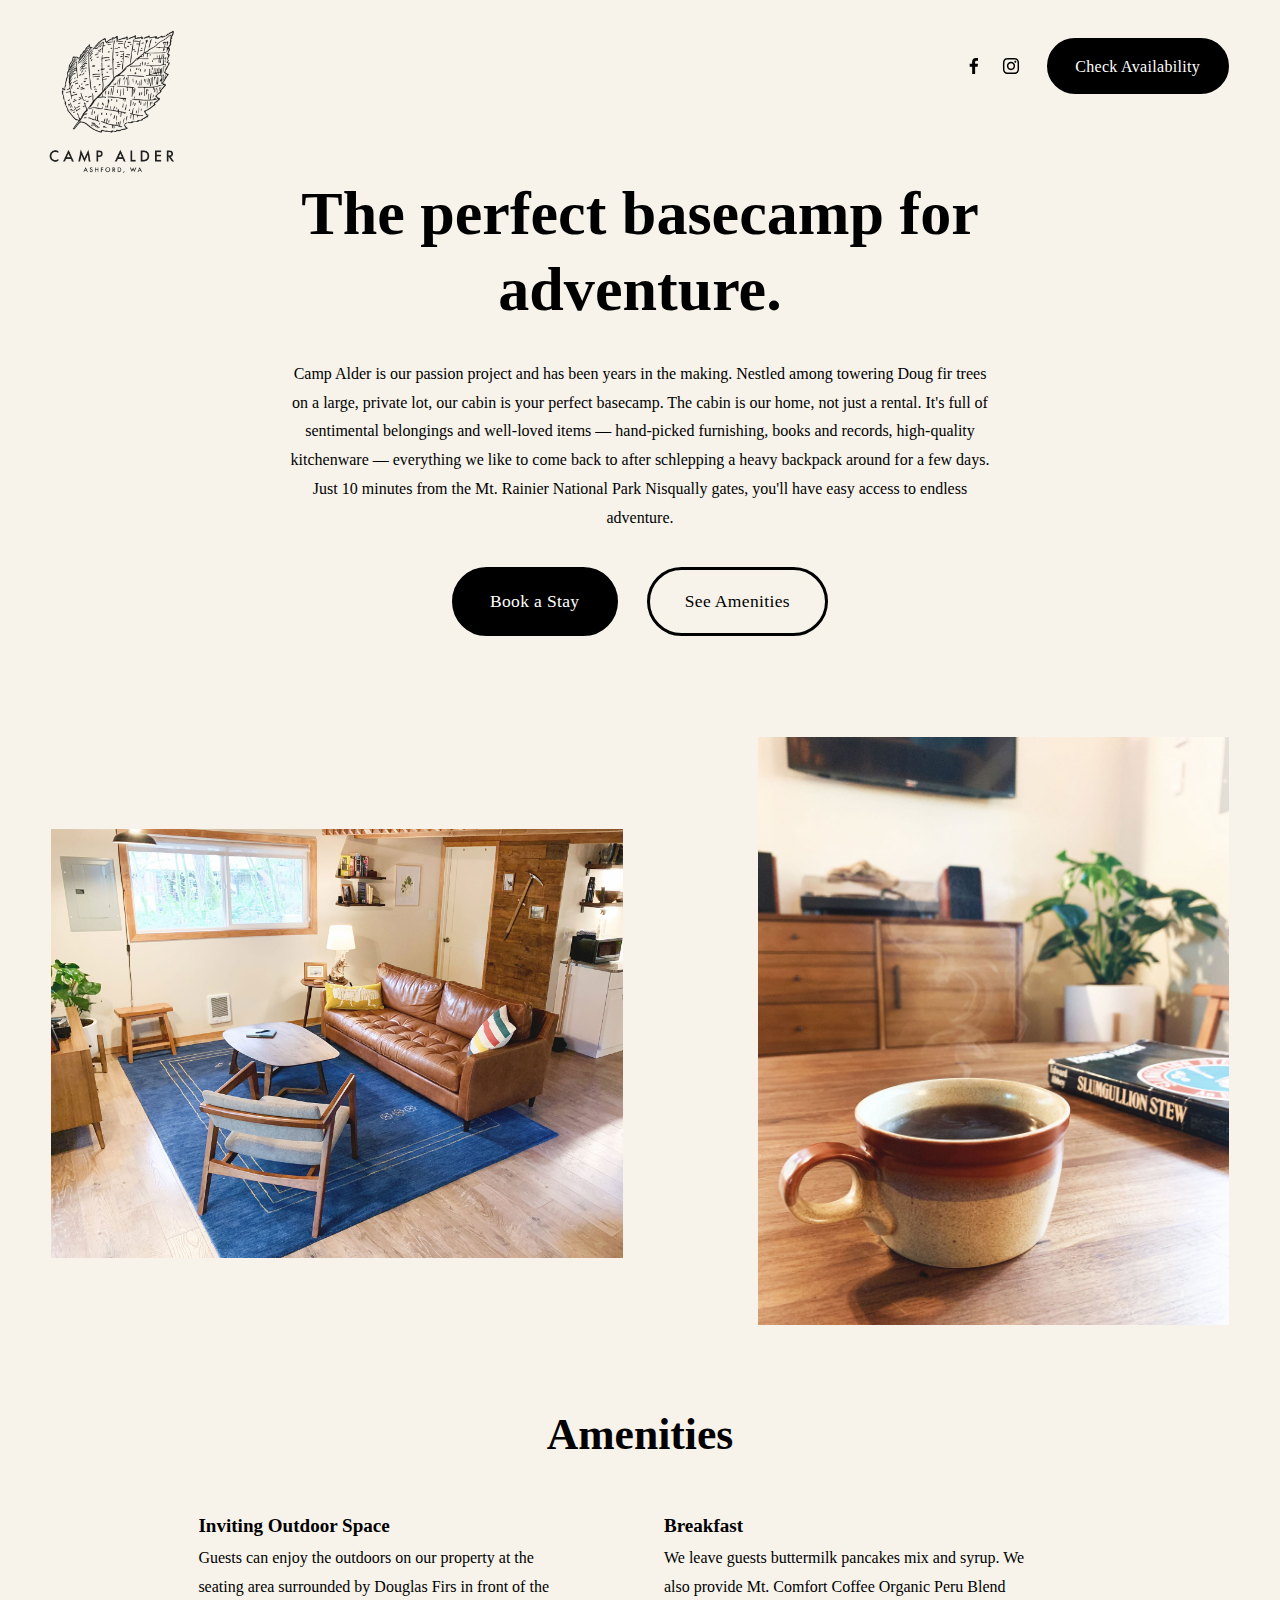
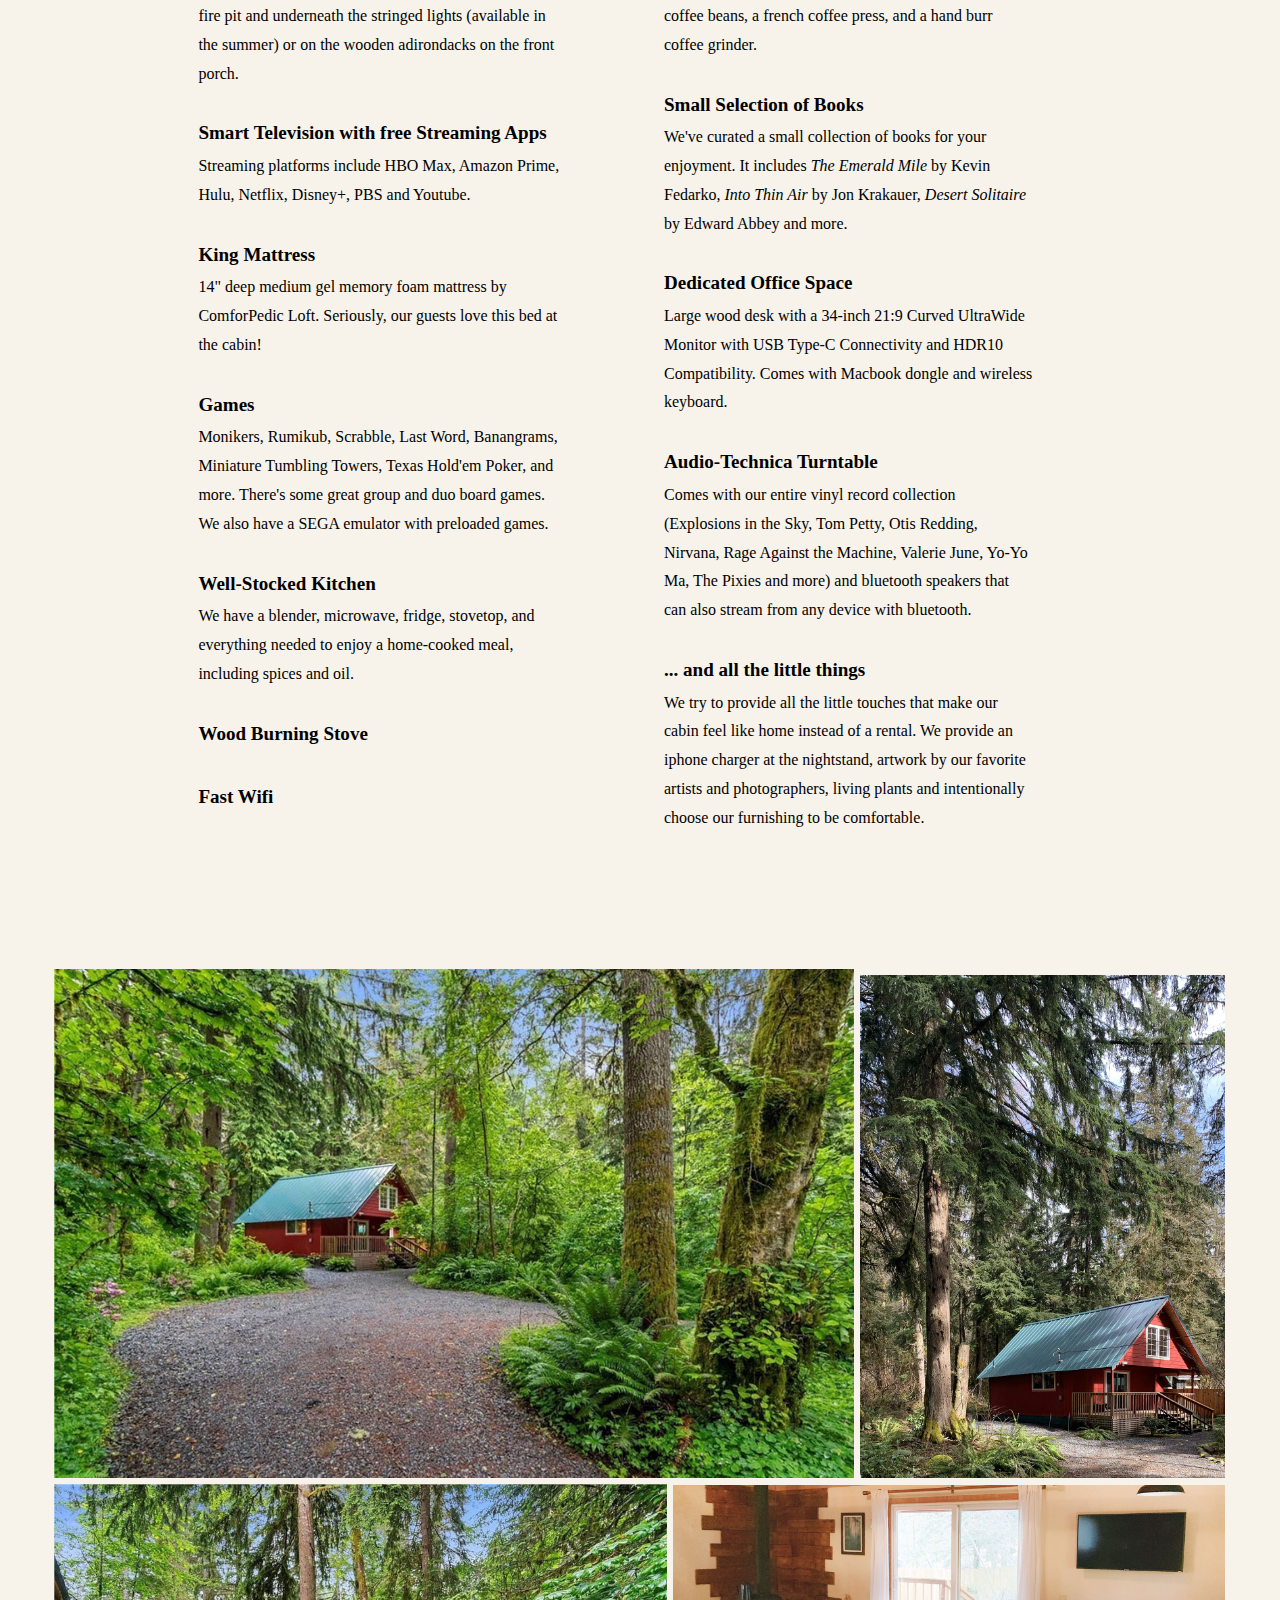
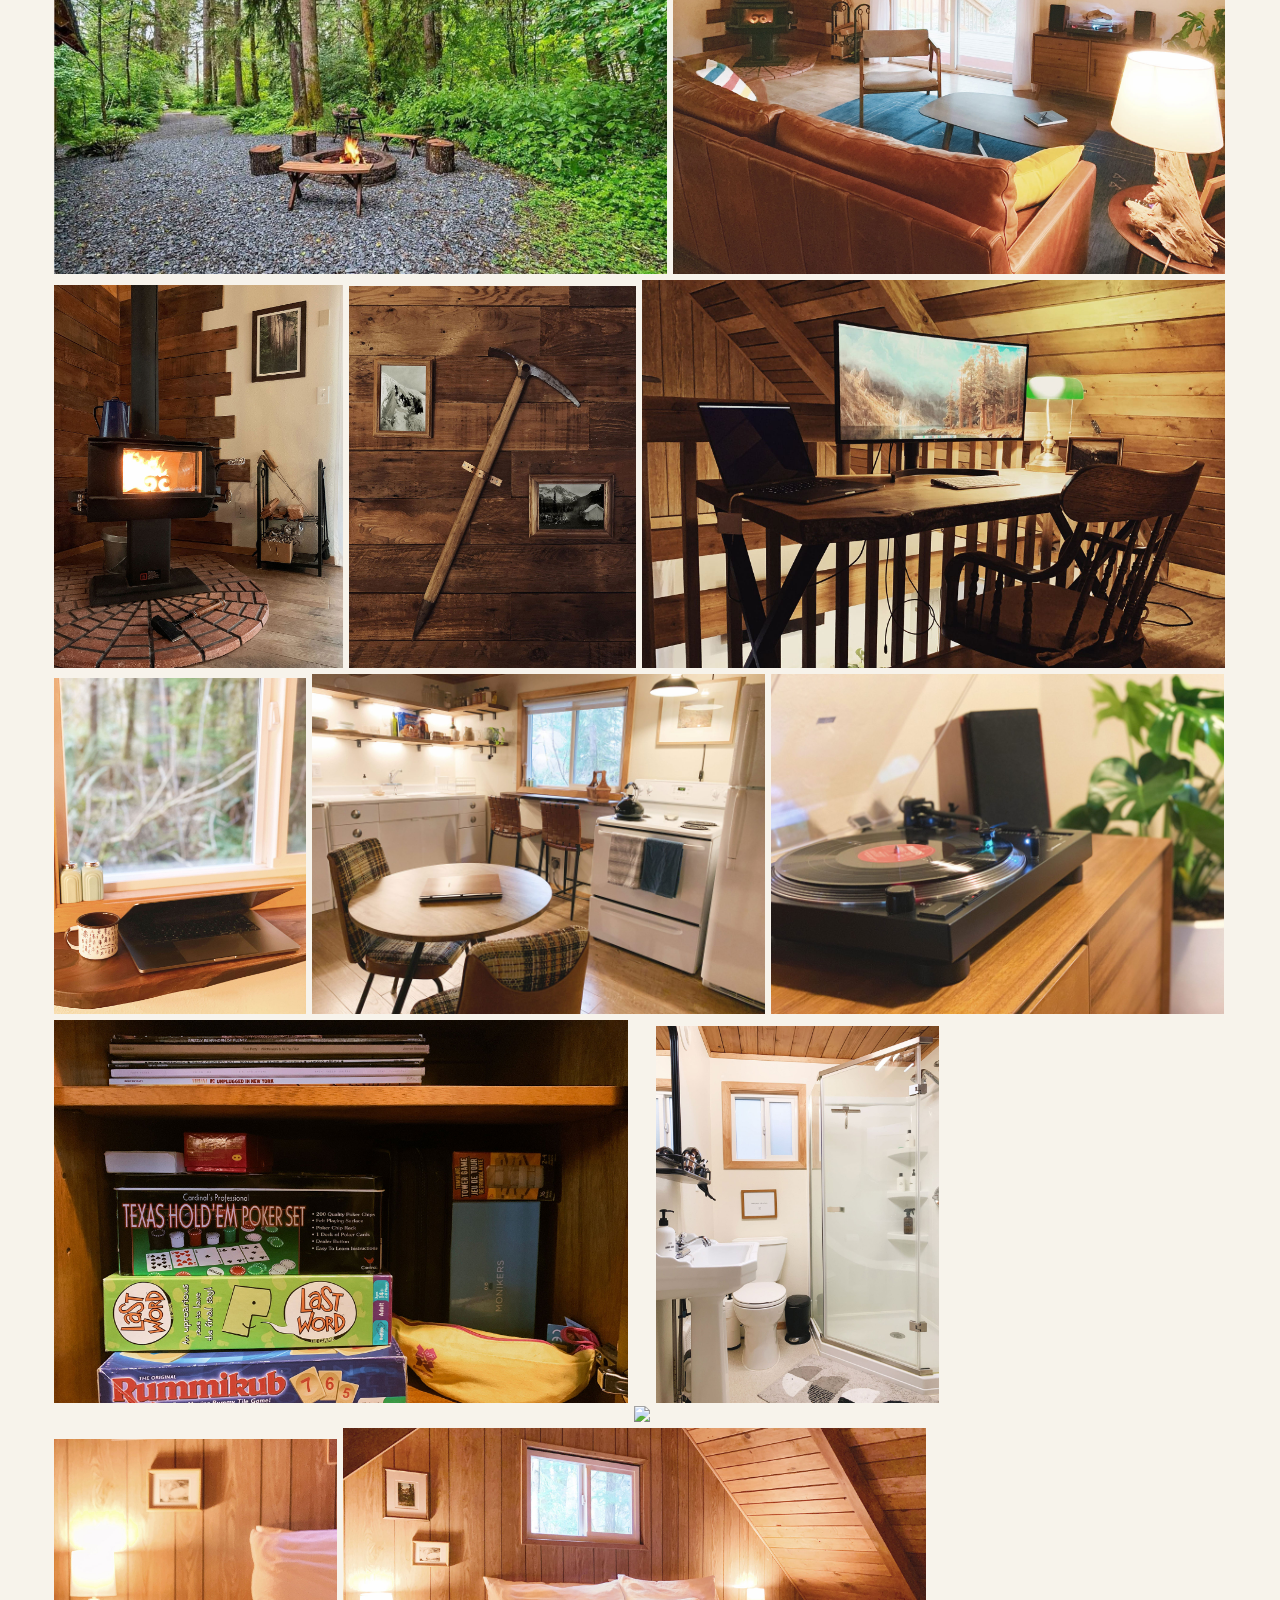
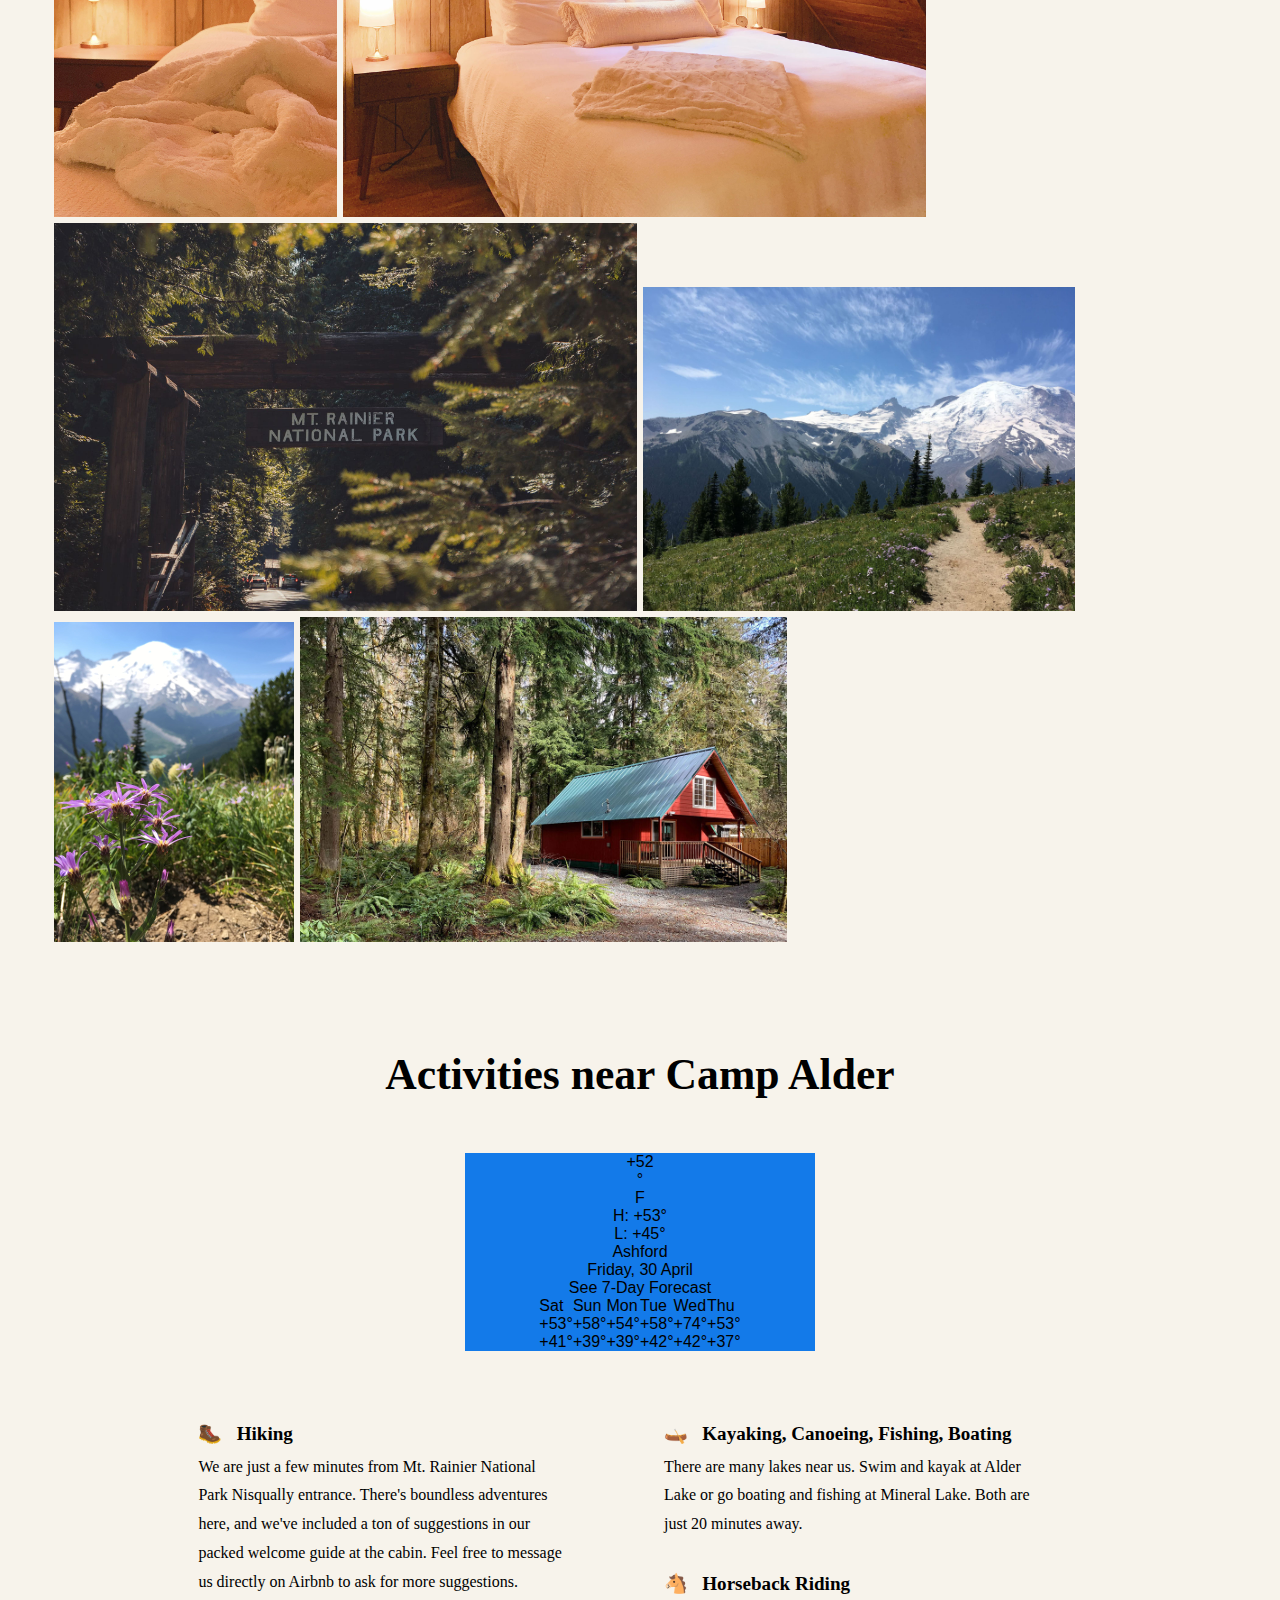
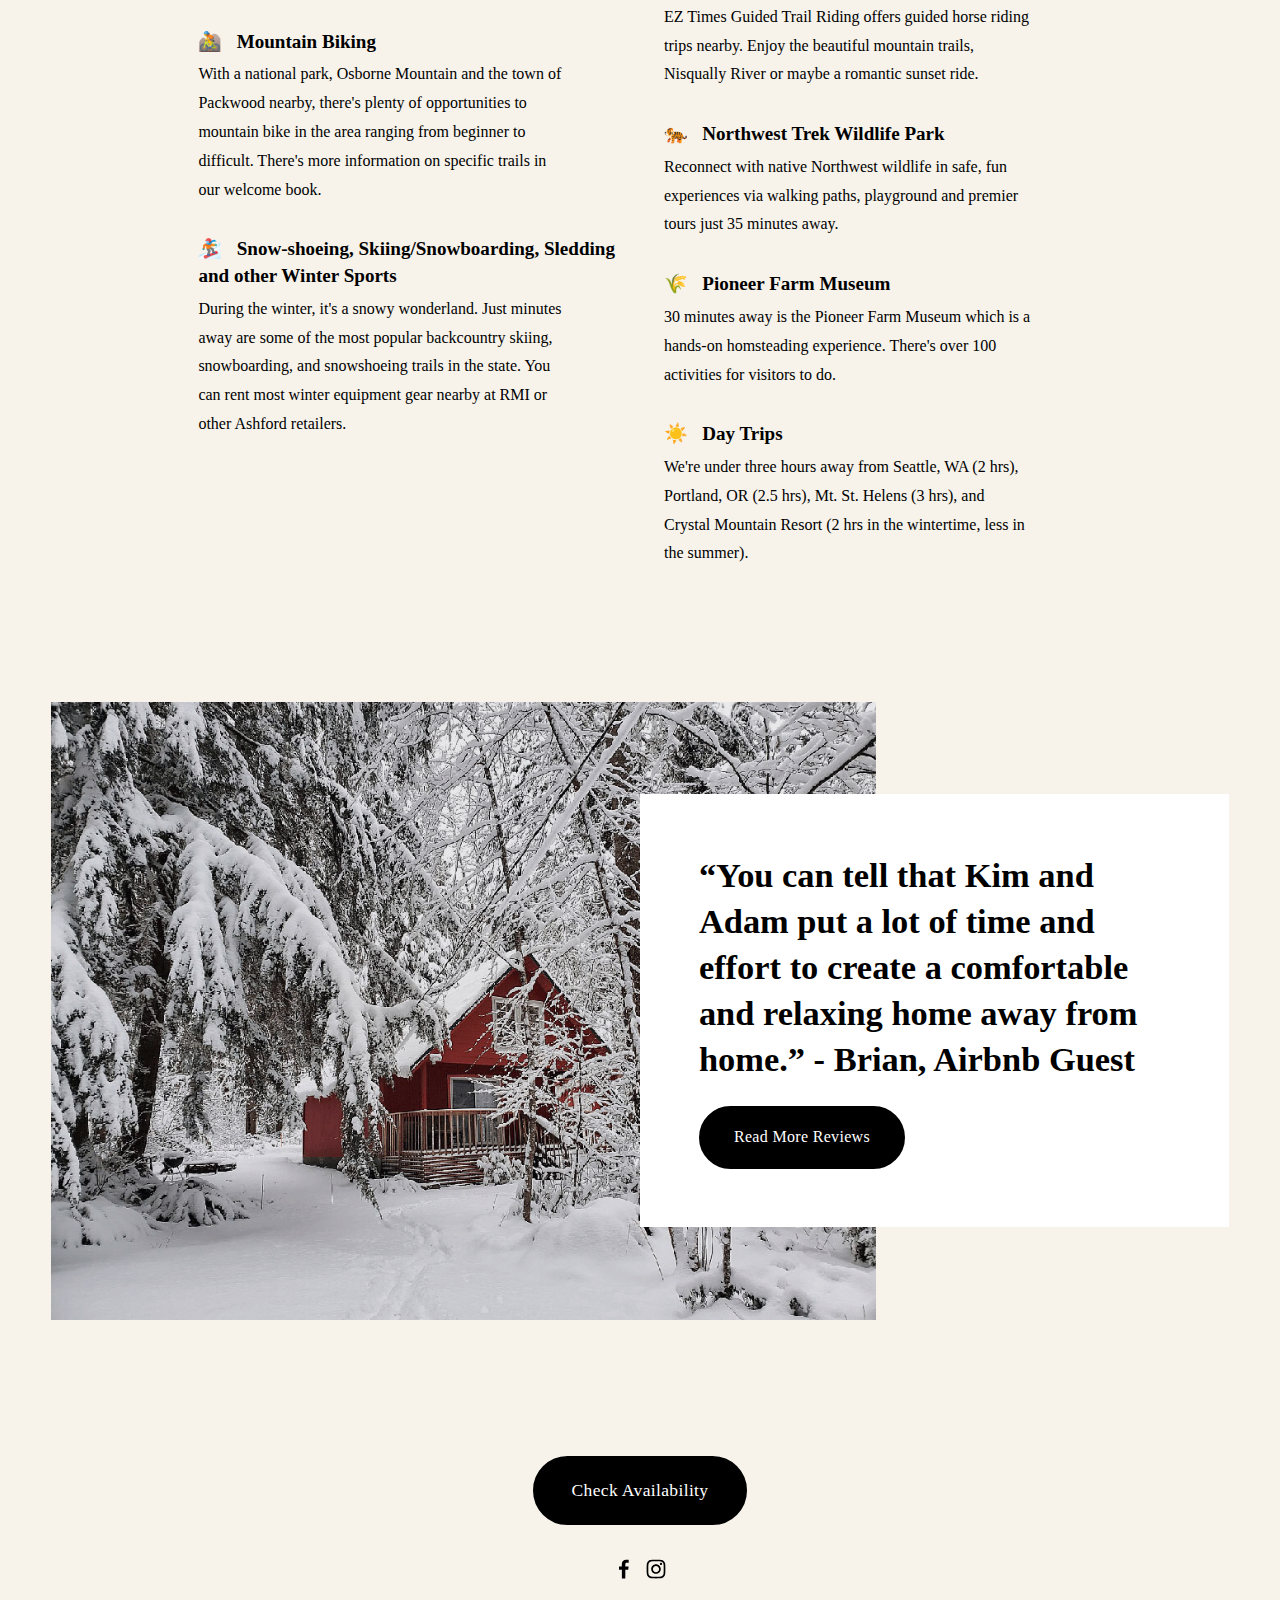
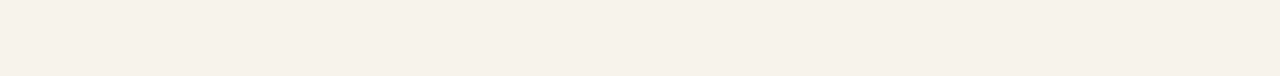
==== commit 07758215: "Update index.html" ====
--- a/index.html
+++ b/index.html
@@ -1 +1 @@
-<!DOCTYPE html><html><head style=""><meta http-equiv="Content-Type" content="text/html; charset=UTF-8"><meta http-equiv="X-UA-Compatible" content="IE=edge,chrome=1"><meta name="viewport" content="width=device-width, initial-scale=1"><title>Camp Alder | Mt. Rainier Cabin</title><link rel="apple-touch-icon" sizes="180x180" href="./apple-touch-icon.png"><link rel="icon" type="image/png" sizes="32x32" href="./favicon-32x32.png"><link rel="icon" type="image/png" sizes="16x16" href="./favicon-16x16.png"><link rel="manifest" href="./site.webmanifest"><link rel="canonical" href="https://campalder.com"><meta property="og:site_name" content="Camp Alder | Mt. Rainier Cabin"><meta property="og:title" content="Camp Alder | Mt. Rainier Cabin"><meta property="og:url" content="https://campalder.com"><meta property="og:type" content="website"><meta property="og:image" content="http://campalder.com/campalder.jpg"/><meta property="og:description" content="Camp Alder is a modern cabin located just minutes away from Mt. Rainier National Park Nisqually Entrance in Ashford, WA. It's the perfect basecamp for your adventures in Washington."><meta itemprop="name" content="Camp Alder | Mt. Rainier Cabin"><meta itemprop="url" content="https://campalder.com"><meta name="description" content="Camp Alder is a modern cabin located just minutes away from Mt. Rainier National Park Nisqually Entrance in Ashford, WA. It's the perfect basecamp for your adventures in Washington."><script async src="https://www.googletagmanager.com/gtag/js?id=G-SBN2HVGP4K"></script><script>window.dataLayer=window.dataLayer || []; function gtag(){dataLayer.push(arguments);}gtag('js', new Date()); gtag('config', 'G-SBN2HVGP4K');</script><style type="text/css">@font-face{font-family: aktiv-grotesk;src: url(https://use.typekit.net/af/ab3e12/000000000000000077359d4f/30/l?subset_id=2&fvd=n4&v=3) format("woff2"), url(https://use.typekit.net/af/ab3e12/000000000000000077359d4f/30/d?subset_id=2&fvd=n4&v=3) format("woff"), url(https://use.typekit.net/af/ab3e12/000000000000000077359d4f/30/a?subset_id=2&fvd=n4&v=3) format("opentype");font-weight: 400;font-style: normal;font-display: auto}@font-face{font-family: aktiv-grotesk;src: url(https://use.typekit.net/af/c11a71/000000000000000077359d5e/30/l?subset_id=2&fvd=n5&v=3) format("woff2"), url(https://use.typekit.net/af/c11a71/000000000000000077359d5e/30/d?subset_id=2&fvd=n5&v=3) format("woff"), url(https://use.typekit.net/af/c11a71/000000000000000077359d5e/30/a?subset_id=2&fvd=n5&v=3) format("opentype");font-weight: 500;font-style: normal;font-display: auto}@font-face{font-family: aktiv-grotesk;src: url(https://use.typekit.net/af/a798a9/000000000000000077359d55/30/l?subset_id=2&fvd=n7&v=3) format("woff2"), url(https://use.typekit.net/af/a798a9/000000000000000077359d55/30/d?subset_id=2&fvd=n7&v=3) format("woff"), url(https://use.typekit.net/af/a798a9/000000000000000077359d55/30/a?subset_id=2&fvd=n7&v=3) format("opentype");font-weight: 700;font-style: normal;font-display: auto}@font-face{font-family: aktiv-grotesk;src: url(https://use.typekit.net/af/951aca/000000000000000077359d51/30/l?subset_id=2&fvd=i4&v=3) format("woff2"), url(https://use.typekit.net/af/951aca/000000000000000077359d51/30/d?subset_id=2&fvd=i4&v=3) format("woff"), url(https://use.typekit.net/af/951aca/000000000000000077359d51/30/a?subset_id=2&fvd=i4&v=3) format("opentype");font-weight: 400;font-style: italic;font-display: auto}@font-face{font-family: aktiv-grotesk;src: url(https://use.typekit.net/af/8e3d9f/000000000000000077359d58/30/l?subset_id=2&fvd=i7&v=3) format("woff2"), url(https://use.typekit.net/af/8e3d9f/000000000000000077359d58/30/d?subset_id=2&fvd=i7&v=3) format("woff"), url(https://use.typekit.net/af/8e3d9f/000000000000000077359d58/30/a?subset_id=2&fvd=i7&v=3) format("opentype");font-weight: 700;font-style: italic;font-display: auto}</style><script type="text/javascript">try{Typekit.load();}catch(e){}</script><script type="application/ld+json">{"url":"https://campalder.com","name":"Camp Alder | Mt. Rainier Cabin","description":"","@context":"http://schema.org","@type":"WebSite"}</script><link rel="stylesheet" type="text/css" href="./site.css"></head><body id="collection-5ce6d52e971a180d32306a06" data-controller="SiteLoader, Flags" class="header-overlay-alignment-center header-width-full primary-button-style-solid primary-button-shape-pill image-block-poster-text-alignment-left image-block-card-content-position-center image-block-card-text-alignment-center image-block-overlap-content-position-center image-block-overlap-text-alignment-left image-block-collage-content-position-center image-block-collage-text-alignment-left image-block-stack-text-alignment-left hide-opentable-icons opentable-style-dark homepage mobile-style-available general-page" tabindex="-1" data-mobile-header-editing="true" data-menu-overlay-theme-switcher="true" data-controllers-bound="Flags" cz-shortcut-listen="true" data-animation-state="booted"><div id="siteWrapper" class="clearfix site-wrapper"><header data-test="header" id="header" class="header theme-col--primary" data-controller="Header" data-current-styles="{&quot;layout&quot;: &quot;navRight&quot;, &quot;action&quot;:{&quot;href&quot;: &quot;/&quot;, &quot;buttonText&quot;: &quot;Check Availability&quot;, &quot;newWindow&quot;: false}, &quot;showSocial&quot;: true, &quot;menuOverlayAnimation&quot;: &quot;fade&quot;, &quot;cartStyle&quot;: &quot;cart&quot;, &quot;cartText&quot;: &quot;Cart&quot;, &quot;showButton&quot;: true, &quot;showCart&quot;: false, &quot;showAccountLogin&quot;: true, &quot;mobileOptions&quot;:{&quot;layout&quot;: &quot;logoLeftNavRight&quot;, &quot;menuIcon&quot;: &quot;doubleLineHamburger&quot;}, &quot;showPromotedElement&quot;: false}" data-section-id="header" data-header-theme="" data-menu-overlay-theme="" data-first-focusable-element="" tabindex="-1" data-controllers-bound="Header"> <div class="header-announcement-bar-wrapper"><div class="header-inner container--fluid header-mobile-layout-logo-left-nav-right header-layout-nav-right "><a href="https://campalder.com"><img id="site-title" src="./campalder.png" data-animation-role="header-element"></a><div class="header-display-desktop" data-content-field="site-title"><div class="header-title-nav-wrapper"><div class="header-nav"><div class="header-nav-wrapper"><nav class="header-nav-list"> </nav></div></div></div><div class="header-actions header-actions--right"><div class="header-actions-action header-actions-action--social"><a class="icon icon--fill" href="https://www.facebook.com/campalder/" target="_blank" aria-label="Facebook"><svg viewBox="23 23 64 64"><use xlink:href="#facebook-unauth-icon" width="110" height="110"></use></svg></a><a class="icon icon--fill" href="https://www.instagram.com/campalder/" target="_blank" aria-label="Instagram"><svg viewBox="23 23 64 64"><use xlink:href="#instagram-unauth-icon" width="110" height="110"></use></svg></a></div><div class="showOnMobile"></div><div class="showOnDesktop"></div><div class="header-actions-action header-actions-action--cta" data-animation-role="header-element"> <a class="btn btn--border theme-btn--primary-inverse" href="https://www.airbnb.com/rooms/48648521?s=67&unique_share_id=db197edd-c88e-4f68-92fd-6c1fde4f626a"> Check Availability </a></div></div></div><div class="header-display-mobile" data-content-field="site-title"><div class="header-title-nav-wrapper"><div class="header-nav"><div class="header-nav-wrapper"><nav class="header-nav-list"><div class="header-nav-item header-nav-item--collection"> <a href="https://www.airbnb.com/rooms/48648521?s=67&unique_share_id=db197edd-c88e-4f68-92fd-6c1fde4f626a" data-animation-role="header-element"> Book a Stay </a></div></nav></div></div></div><div class="header-actions header-actions--right"><div class="header-actions-action header-actions-action--social"><a class="icon icon--fill" href="https://www.facebook.com/campalder/" target="_blank" aria-label="Facebook"><svg viewBox="23 23 64 64"><use xlink:href="#facebook-unauth-icon" width="110" height="110"></use></svg></a><a class="icon icon--fill" href="https://www.instagram.com/campalder/" target="_blank" aria-label="Instagram"><svg viewBox="23 23 64 64"><use xlink:href="#instagram-unauth-icon" width="110" height="110"></use></svg></a></div><div class="showOnMobile"></div><div class="showOnDesktop"></div><div class="header-actions-action header-actions-action--cta" data-animation-role="header-element"> <a class="btn btn--border theme-btn--primary-inverse" href="https://www.airbnb.com/rooms/48648521?s=67&unique_share_id=db197edd-c88e-4f68-92fd-6c1fde4f626a"> Check Availability </a></div></div></div></div></div></header><main id="page" class="container" role="main"><article class="sections" data-page-sections="5ce6d52e971a180d32306a09" id="sections"><section data-test="page-section" data-section-theme="" class="page-section layout-engine-section background-width--full-bleed section-height--medium content-width--narrow horizontal-alignment--center vertical-alignment--middle section-match-padding-top section-match-padding-bottom" data-section-id="5ce6db120d929720c96ee729" data-controller="SectionWrapperController, MagicPaddingController" data-current-styles="{&quot;imageOverlayOpacity&quot;: 0.15, &quot;backgroundWidth&quot;: &quot;background-width--full-bleed&quot;, &quot;sectionHeight&quot;: &quot;section-height--medium&quot;, &quot;customSectionHeight&quot;: 45, &quot;horizontalAlignment&quot;: &quot;horizontal-alignment--center&quot;, &quot;verticalAlignment&quot;: &quot;vertical-alignment--middle&quot;, &quot;contentWidth&quot;: &quot;content-width--narrow&quot;, &quot;sectionAnimation&quot;: &quot;none&quot;, &quot;backgroundMode&quot;: &quot;image&quot;}" data-animation="none" data-controllers-bound="SectionWrapperController, MagicPaddingController" data-active="true"><div class="section-background"></div><div class="content-wrapper" style=" "><div class="content"><div class="sqs-layout sqs-grid-12 columns-12" data-type="page-section" id="page-section-5ce6db120d929720c96ee729"><div class="row sqs-row"><div class="col sqs-col-12 span-12"><div class="sqs-block html-block sqs-block-html" data-block-type="2" id="block-2767531063426c055b55"><div class="sqs-block-content"><h1 style="text-align:center;white-space:pre-wrap;">The perfect basecamp for adventure.</h1><p style="text-align:center;white-space:pre-wrap;" class=""><span class="shorten-sentence">Camp Alder is our passion project and has been years in the making. </span>Nestled among towering Doug fir trees on a large, private lot, our cabin is your perfect basecamp<span class="shorten-sentence">. The cabin is our home, not just a rental. It's full of sentimental belongings and well-loved items — hand-picked furnishing, books and records, high-quality kitchenware — everything we like to come back to after schlepping a heavy backpack around</span> for <span class="shorten-sentence">a few days. Just 10 minutes from the Mt. Rainier National Park Nisqually gates, you'll have easy access to </span>endless adventure.</p></div></div><div class="sqs-block button-block sqs-block-button" data-block-type="53" id="block-yui_3_17_2_1_1561642369809_9485"><div class="sqs-block-content" id="yui_3_17_2_1_1615939318587_169"><center> <span class="sqs-block-button-container--center" data-animation-role="button" data-alignment="center" data-button-size="large" id="yui_3_17_2_1_1615939318587_168"><a href="https://www.airbnb.com/rooms/48648521?s=67&unique_share_id=db197edd-c88e-4f68-92fd-6c1fde4f626a" class="sqs-block-button-element--large sqs-block-button-element" data-initialized="true">Book a Stay</a></span><span class="shorten-sentence"> <span class="sqs-block-button-container--center" data-animation-role="button" data-alignment="center" data-button-size="large" id="yui_3_17_2_1_1615939318587_168"><a href="#amenities" class="sqs-block-button-element--large sqs-block-button-element alt-btn" data-initialized="true">See Amenities</a></span></span></center></div></div></div></div></div></div></div></section><section data-test="page-section" data-section-theme="" class="page-section layout-engine-section background-width--full-bleed section-height--small content-width--wide horizontal-alignment--center vertical-alignment--middle section-match-padding-bottom" data-section-id="5d128343e07ce10001dd3827" data-controller="SectionWrapperController, MagicPaddingController" data-current-styles="{&quot;imageOverlayOpacity&quot;: 0.15, &quot;backgroundWidth&quot;: &quot;background-width--full-bleed&quot;, &quot;sectionHeight&quot;: &quot;section-height--small&quot;, &quot;horizontalAlignment&quot;: &quot;horizontal-alignment--center&quot;, &quot;verticalAlignment&quot;: &quot;vertical-alignment--middle&quot;, &quot;contentWidth&quot;: &quot;content-width--wide&quot;, &quot;sectionAnimation&quot;: &quot;none&quot;, &quot;backgroundMode&quot;: &quot;image&quot;}" data-animation="none" data-controllers-bound="SectionWrapperController, MagicPaddingController" id="yui_3_17_2_1_1615939318587_111" data-active="true"><div class="section-background"></div><div class="content-wrapper" style=" " id="yui_3_17_2_1_1615939318587_110"><div class="content" id="yui_3_17_2_1_1615939318587_109"><div class="sqs-layout sqs-grid-12 columns-12" data-type="page-section" id="page-section-5d128343e07ce10001dd3827"><div class="row sqs-row" id="yui_3_17_2_1_1615939318587_108"><div class="col sqs-col-6 span-6" id="yui_3_17_2_1_1615939318587_107"><div class="sqs-block spacer-block sqs-block-spacer" data-aspect-ratio="5.105105105105105" data-block-type="21" id="block-yui_3_17_2_1_1561494394083_12988"><div class="sqs-block-content sqs-intrinsic" id="yui_3_17_2_1_1615939318587_181" style="padding-bottom: 5.10511%;">&nbsp;</div></div><div class="sqs-block image-block sqs-block-image sqs-text-ready" data-block-type="5" id="block-55f4da16b5ba4b917ddf"><div class="sqs-block-content" id="yui_3_17_2_1_1615939318587_106"><div class="image-block-outer-wrapper layout-caption-below design-layout-inline combination-animation-slide-up individual-animation-none individual-text-animation-none animation-loaded" data-test="image-block-inline-outer-wrapper" id="yui_3_17_2_1_1615939318587_105"><figure class=" sqs-block-image-figure intrinsic " style="max-width:1380px;" id="yui_3_17_2_1_1615939318587_104"><div style="padding-bottom: 75%; overflow: hidden;" class=" image-block-wrapper has-aspect-ratio " data-animation-role="image" data-animation-override="" id="yui_3_17_2_1_1615939318587_103"><noscript><img src="./living-h.jpg" alt="living-h.jpg"/></noscript><img class="thumb-image loaded" data-component-key="idv1.i.5d1283e224a8ce0001910d2a" data-src="./living-h.jpg" data-image="./living-h.jpg" data-image-dimensions="1380x1035" data-image-focal-point="0.5,0.5" data-load="false" data-image-id="5d1283e224a8ce0001910d2a" data-type="image" alt="living-h.jpg" data-image-resolution="750w" src="./living-h.jpg" style="left: -0.0491642%; top: 0%; width: 100.098%; height: 100%; position: absolute;"></div></figure></div></div></div></div><div class="col sqs-col-1 span-1"><div class="sqs-block spacer-block sqs-block-spacer sized vsize-1" data-block-type="21" id="block-85371abbffc9c6f8c9ab"><div class="sqs-block-content">&nbsp;</div></div></div><div class="col sqs-col-5 span-5" id="yui_3_17_2_1_1615939318587_130"><div class="sqs-block image-block sqs-block-image sqs-text-ready" data-block-type="5" id="block-913c072e9d82b2f793e0"><div class="sqs-block-content" id="yui_3_17_2_1_1615939318587_129"><div class="image-block-outer-wrapper layout-caption-below design-layout-inline combination-animation-slide-up individual-animation-none individual-text-animation-none animation-loaded" data-test="image-block-inline-outer-wrapper" id="yui_3_17_2_1_1615939318587_128"><figure class=" sqs-block-image-figure intrinsic " style="max-width:773px;" id="yui_3_17_2_1_1615939318587_127"><div style="padding-bottom: 124.968%; overflow: hidden;" class=" image-block-wrapper has-aspect-ratio " data-animation-role="image" data-animation-override="" id="yui_3_17_2_1_1615939318587_126"><noscript><img src="./tea.jpg" alt="tea.jpg"/></noscript><img class="thumb-image loaded" data-component-key="idv1.i.5d14c95a299d560001e6316b" data-src="./tea.jpg" data-image="./tea.jpg" data-image-dimensions="773x966" data-image-focal-point="0.5,0.5" data-load="false" data-image-id="5d14c95a299d560001e6316b" data-type="image" alt="tea.jpg" data-image-resolution="750w" src="./tea.jpg" style="left: -0.0308337%; top: 0%; width: 100.062%; height: 100%; position: absolute;"></div></figure></div></div></div></div></div></div></div></div></section><section id="amenities" data-test="page-section" data-section-theme="" class="page-section layout-engine-section background-width--full-bleed section-height--medium content-width--medium horizontal-alignment--center vertical-alignment--middle section-match-padding-top section-match-padding-bottom" data-section-id="5ce6dd10e79c706cf88c98e1" data-controller="SectionWrapperController, MagicPaddingController" data-current-styles="{&quot;imageOverlayOpacity&quot;: 0.15, &quot;backgroundWidth&quot;: &quot;background-width--full-bleed&quot;, &quot;sectionHeight&quot;: &quot;section-height--medium&quot;, &quot;horizontalAlignment&quot;: &quot;horizontal-alignment--center&quot;, &quot;verticalAlignment&quot;: &quot;vertical-alignment--middle&quot;, &quot;contentWidth&quot;: &quot;content-width--medium&quot;, &quot;sectionAnimation&quot;: &quot;none&quot;, &quot;backgroundMode&quot;: &quot;image&quot;}" data-animation="none" data-controllers-bound="SectionWrapperController, MagicPaddingController" data-active="true"><div class="section-background"></div><div class="content-wrapper" style=" "><div class="content"><div class="sqs-layout sqs-grid-12 columns-12" data-type="page-section" id="page-section-5ce6dd10e79c706cf88c98e1"><div class="row sqs-row"><div class="col sqs-col-12 span-12"><div class="sqs-block html-block sqs-block-html" data-block-type="2" id="block-278eea0eaca8cdaa0af7"><div class="sqs-block-content"><h2 style="text-align:center;white-space:pre-wrap;">Amenities</h2></div></div><div class="sqs-block menu-block sqs-block-menu" data-block-type="18" id="block-yui_3_17_2_1_1558633808268_6767"><div class="sqs-block-content"><div class="menu-wrapper menu-style-classic"><div class="menus menus--has-multiple"><div role="tabpanel" aria-label="Breakfast" class="menu js-menu menu-1-0bb20576-b1cb-46a2-bfbb-8acd553f3634" style="display: block"><div class="menu-section"><div class="menu-items"><div class="menu-item"><div class="menu-item-title">Backyard with Fire Pit and Stringed Lights</div><div class="menu-item-description"></div></div><div class="menu-item"><div class="menu-item-title">Smart Television with free Streaming Apps</div><div class="menu-item-description">Streaming platforms include HBO Max, Apple TV+, Amazon Prime, Hulu, Netflix, Disney+, PBS and Youtube.</div></div><div class="menu-item"><div class="menu-item-title">King Mattress</div><div class="menu-item-description">14" deep medium gel memory foam mattress by ComforPedic Loft.</div></div><div class="menu-item"><div class="menu-item-title">Board Games</div><div class="menu-item-description">Monikers, Rumikubes, Scrabble, Last Word, and more. There's some great group and duo board games.</div></div><div class="menu-item"><div class="menu-item-title">Well-Stocked Kitchen</div><div class="menu-item-description">We have a blender, microwave, fridge, stovetop, and everything needed to enjoy a home-cooked meal, including spices and oil.</div></div><div class="menu-item"><div class="menu-item-title">Wood Burning Stove</div><div class="menu-item-description"></div></div><div class="menu-item"><div class="menu-item-title">Fast Wifi</div><div class="menu-item-description"></div></div><div class="menu-item"><div class="menu-item-title">Breakfast</div><div class="menu-item-description">We leave guests ingredients for pancakes, plus syrup. Currently, we only provide a french coffee press, but as of 4/15, we will also be providing Mt. Comfort Coffee Organic Peru Blend coffee beans and a hand burr coffee grinder.</div></div><div class="menu-item"><div class="menu-item-title">SEGA Emulator Preloaded with Games</div><div class="menu-item-description"></div></div><div class="menu-item"><div class="menu-item-title">Small Selection of Books</div><div class="menu-item-description"></div></div><div class="menu-item"><div class="menu-item-title">Dedicated Office Space</div><div class="menu-item-description">Large wood desk with a 34-inch 21:9 Curved UltraWide Monitor with USB Type-C Connectivity and HDR10 Compatibility. Comes with Macbook dongle and wireless keyboard.</div></div><div class="menu-item"><div class="menu-item-title">Audio-Technica Turntable</div><div class="menu-item-description">Plus Vinyl Records and Bluetooth Speakers</div></div><div class="menu-item"><div class="menu-item-title">... and all the little things</div><div class="menu-item-description">We try to provide all the little touches that make our cabin feel like home instead of a rental. We provide an iphone charger at the nightstand, living plants and intentionally choose our furnishing to be comfortable.</div></div></div></div></div></div></div></div></div></div></div></div></div></div></div></div></div></div></section><section data-test="page-section" data-section-theme="" class="page-section layout-engine-section background-width--full-bleed section-height--medium content-width--narrow horizontal-alignment--center vertical-alignment--middle section-match-padding-top section-match-padding-bottom" data-section-id="5ce6db120d929720c96ee729" data-controller="SectionWrapperController, MagicPaddingController" data-current-styles="{&quot;imageOverlayOpacity&quot;: 0.15, &quot;backgroundWidth&quot;: &quot;background-width--full-bleed&quot;, &quot;sectionHeight&quot;: &quot;section-height--medium&quot;, &quot;customSectionHeight&quot;: 45, &quot;horizontalAlignment&quot;: &quot;horizontal-alignment--center&quot;, &quot;verticalAlignment&quot;: &quot;vertical-alignment--middle&quot;, &quot;contentWidth&quot;: &quot;content-width--narrow&quot;, &quot;sectionAnimation&quot;: &quot;none&quot;, &quot;backgroundMode&quot;: &quot;image&quot;}" data-animation="none" data-controllers-bound="SectionWrapperController, MagicPaddingController" data-active="true"><div class="content-wrapper" style=" "><div class="sqs-layout sqs-grid-12 columns-12" data-type="page-section" id="page-section-5ce6db120d929720c96ee729"><div class="row sqs-row"><div class="col sqs-col-12 span-12"><div class="sqs-block html-block sqs-block-html" data-block-type="2" id="block-2767531063426c055b55"><div class="sqs-block-content"><div id="gallery" class="gallery"> <img src="cabin2.jpg" alt="Camp Alder External View"/> <img src="exterior-vert.jpg" alt="Camp Alder External View"/> <img src="backyard.jpg" alt="Firepit at Camp Alder"/> <img src="tv-area-2.jpg" alt="Living Room at Camp Alder"/> <img src="fire.jpg" alt="Wood Stove at Camp Alder"/> <img src="axe.jpg" alt="Authentic Pickaxe with Historic Pictures at Camp Alder"/> <img src="office-h.jpg" alt="Dedicated Office Space at Camp Alder"/> <img src="laptop.jpg" alt="Kitchen Counter Space at Camp ALder"/> <img src="kitchen-h.jpg" alt="Kitchen at Camp Alder"/> <img src="turntable.jpg" alt="Audio-Technica Turntable at Camp Alder"/> <img src="games.jpg" alt="Games and Vinyl Records at Camp Alder"/> <img src="welcome.jpg" alt="Welcome Book at Camp Alder"/> <img src="bathroom.jpg" alt="Bathroom at Camp Alder"/> <img src="bedroom-detail.jpg" alt="Bedroom at Camp Alder"/> <img src="bedroom-h.jpg" alt="Bedroom at Camp Alder"/> <span class="shorten-sentence"><img src="ashlynn-murphy-credit-for-this-pic.jpg" alt="Camp Alder - a quiet, modern cabin near Mt. Rainier National Park Nisqually Entrance"/> <img src="stephanie-bergeron-credit-for-this-pic.jpg" alt="Camp Alder - a quiet, modern cabin near Mt. Rainier National Park Nisqually Entrance"/> <img src="stephanie-bergeron-credit-for-this-pic2.jpg" alt="Camp Alder - a quiet, modern cabin near Mt. Rainier National Park Nisqually Entrance"/></span><img src="exterior-4.jpg" alt="Camp Alder - a quiet, modern cabin near Mt. Rainier National Park Nisqually Entrance"/></div></div></div></div></div></div></div></section><section data-test="page-section" data-section-theme="" class="page-section layout-engine-section background-width--full-bleed section-height--medium content-width--medium horizontal-alignment--center vertical-alignment--middle section-match-padding-top section-match-padding-bottom" data-controller="SectionWrapperController, MagicPaddingController" data-current-styles="{&quot;imageOverlayOpacity&quot;: 0.15, &quot;backgroundWidth&quot;: &quot;background-width--full-bleed&quot;, &quot;sectionHeight&quot;: &quot;section-height--medium&quot;, &quot;horizontalAlignment&quot;: &quot;horizontal-alignment--center&quot;, &quot;verticalAlignment&quot;: &quot;vertical-alignment--middle&quot;, &quot;contentWidth&quot;: &quot;content-width--medium&quot;, &quot;sectionAnimation&quot;: &quot;none&quot;, &quot;backgroundMode&quot;: &quot;image&quot;}" data-animation="none" data-controllers-bound="SectionWrapperController, MagicPaddingController" data-active="true"><div class="section-background"></div><div class="content-wrapper" style=" "><div class="content"><div class="sqs-layout sqs-grid-12 columns-12" data-type="page-section"><div class="row sqs-row"><div class="col sqs-col-12 span-12"><div class="sqs-block html-block sqs-block-html" data-block-type="2"><div class="sqs-block-content"><h2 style="text-align:center;white-space:pre-wrap;">Activities near Camp Alder</h2></div></div><div class="sqs-block menu-block sqs-block-menu" data-block-type="18"><div class="sqs-block-content"><p><center><div id="m-booked-weather-bl250-15282"> <div class="booked-wzs-250-175 weather-customize" style="background-color:#137AE9;width:350px;" id="width2"> <div class="booked-wzs-250-175_in"> <div class="booked-wzs-250-175-data"> <div class="booked-wzs-250-175-left-img wrz-01"> </div><div class="booked-wzs-250-175-right"> <div class="booked-wzs-day-deck"> <div class="booked-wzs-day-val"> <div class="booked-wzs-day-number"><span class="plus">+</span>9</div><div class="booked-wzs-day-dergee"> <div class="booked-wzs-day-dergee-val">&deg;</div><div class="booked-wzs-day-dergee-name">C</div></div></div><div class="booked-wzs-day"> <div class="booked-wzs-day-d">H: <span class="plus">+</span>10&deg;</div><div class="booked-wzs-day-n">L: -4&deg;</div></div></div><div class="booked-wzs-250-175-info"> <div class="booked-wzs-250-175-city">Ashford </div><div class="booked-wzs-250-175-date">Sunday, 11 April</div><div class="booked-wzs-left"> <span class="booked-wzs-bottom-l">See 7-Day Forecast</span> </div></div></div></div><table cellpadding="0" cellspacing="0" class="booked-wzs-table-250"> <tr> <td>Mon</td><td>Tue</td><td>Wed</td><td>Thu</td><td>Fri</td><td>Sat</td></tr><tr> <td class="week-day-ico"><div class="wrz-sml wrzs-01"></div></td><td class="week-day-ico"><div class="wrz-sml wrzs-06"></div></td><td class="week-day-ico"><div class="wrz-sml wrzs-01"></div></td><td class="week-day-ico"><div class="wrz-sml wrzs-01"></div></td><td class="week-day-ico"><div class="wrz-sml wrzs-01"></div></td><td class="week-day-ico"><div class="wrz-sml wrzs-01"></div></td></tr><tr> <td class="week-day-val"><span class="plus">+</span>13&deg;</td><td class="week-day-val"><span class="plus">+</span>15&deg;</td><td class="week-day-val"><span class="plus">+</span>16&deg;</td><td class="week-day-val"><span class="plus">+</span>19&deg;</td><td class="week-day-val"><span class="plus">+</span>21&deg;</td><td class="week-day-val"><span class="plus">+</span>23&deg;</td></tr><tr> <td class="week-day-val">0&deg;</td><td class="week-day-val"><span class="plus">+</span>2&deg;</td><td class="week-day-val"><span class="plus">+</span>3&deg;</td><td class="week-day-val"><span class="plus">+</span>6&deg;</td><td class="week-day-val"><span class="plus">+</span>8&deg;</td><td class="week-day-val"><span class="plus">+</span>8&deg;</td></tr></table> </a> </div></div></div><script type="text/javascript">var css_file=document.createElement("link"); var widgetUrl=location.href; css_file.setAttribute("rel","stylesheet"); css_file.setAttribute("type","text/css"); css_file.setAttribute("href",'https://s.bookcdn.com/css/w/booked-wzs-widget-275.css?v=0.0.1'); document.getElementsByTagName("head")[0].appendChild(css_file); function setWidgetData_15282(data){if(typeof(data) !='undefined' && data.results.length > 0){for(var i=0; i < data.results.length; ++i){var objMainBlock=document.getElementById('m-booked-weather-bl250-15282'); if(objMainBlock !==null){var copyBlock=document.getElementById('m-bookew-weather-copy-'+data.results[i].widget_type); objMainBlock.innerHTML=data.results[i].html_code; if(copyBlock !==null) objMainBlock.appendChild(copyBlock);}}}else{alert('data=undefined||data.results is empty');}}var widgetSrc="https://widgets.booked.net/weather/info?action=get_weather_info;ver=7;cityID=44234;type=3;scode=124;ltid=3457;domid=w209;anc_id=7727;countday=undefined;cmetric=1;wlangID=1;color=137AE9;wwidth=350;header_color=ffffff;text_color=333333;link_color=08488D;border_form=1;footer_color=ffffff;footer_text_color=333333;transparent=0;v=0.0.1";widgetSrc +=';ref=' + widgetUrl;widgetSrc +=';rand_id=15282';widgetSrc +=';wstrackId=42696825';var weatherBookedScript=document.createElement("script"); weatherBookedScript.setAttribute("type", "text/javascript"); weatherBookedScript.src=widgetSrc; document.body.appendChild(weatherBookedScript) </script></center><br/><br/><br/></p><div class="menu-wrapper menu-style-classic"><div class="menus menus--has-multiple"><div role="tabpanel" aria-label="Breakfast" class="menu js-menu menu-1-0bb20576-b1cb-46a2-bfbb-8acd553f3634" style="display: block"><div class="menu-section"><div class="menu-items"><div class="menu-item"><div class="menu-item-title">🥾 &nbsp; Hiking</div><div class="menu-item-description">We are just a few minutes from Mt. Rainier National Park Nisqually entrance. There's boundless adventures here, and we've included a ton of suggestions in our packed welcome guide at the cabin. Feel free to message us directly on the booking platform messaging app to ask for more suggestions.</div></div><div class="menu-item"><div class="menu-item-title">🚵 &nbsp; Mountain Biking</div><div class="menu-item-description">With a national park and the town of Packwood nearby, there's plenty of opportunities to mountain bike in the area ranging from beginner to difficult.</div></div><div class="menu-item"><div class="menu-item-title">🏂 &nbsp; Snow-shoeing, Skiing/Snowboarding, Sledding and other Winter Sports</div><div class="menu-item-description">During the winter, it's a snowy wonderland. Just minutes away are some of the most popular backcountry skiing, snowboarding, and snowshoeing trails in the state. You can rent most winter equipment gear nearby at RMI or other Ashford retailers.</div></div><div class="menu-item"><div class="menu-item-title">🛶 &nbsp; Kayaking, Canoeing, Fishing, Boating</div><div class="menu-item-description">There are many lakes near us. Swim and kayak at Alder Lake or go boating and fishing at Mineral Lake. Both are just 20 minutes away.</div></div><div class="menu-item"><div class="menu-item-title">🐴 &nbsp; Horseback Riding</div><div class="menu-item-description">EZ Times Guided Trail Riding offers guided horse riding trips nearby. Enjoy the beautiful mountain trails, Nisqually River or maybe a romantic sunset ride.</div></div><div class="menu-item"><div class="menu-item-title">🐅 &nbsp; Northwest Trek Wildlife Park</div><div class="menu-item-description">Reconnect with native Northwest wildlife in safe, fun experiences via walking paths, playground and premier tours just 35 minutes away.</div></div><div class="menu-item"><div class="menu-item-title">🌾 &nbsp; Pioneer Farm Museum</div><div class="menu-item-description">30 minutes away is the Pioneer Farm Museum which is a hands-on homsteading experience. There's over 100 activities for visitors to do.</div></div><div class="menu-item"><div class="menu-item-title">☀️ &nbsp; Day Trips</div><div class="menu-item-description">We're under three hours away from Seattle, WA (2 hrs), Portland, OR (2.5 hrs), Mt. St. Helens (3 hrs) and Crystal Mountain Resort (2 hrs in the wintertime, less in the summer).</div></div></div></div></div></div></div></div></div></div></div></div></div></div></div></div></div></div></section><section data-test="page-section" data-section-theme="" class="page-section layout-engine-section background-width--full-bleed section-height--medium content-width--wide horizontal-alignment--center vertical-alignment--middle section-match-padding-top section-match-padding-bottom" data-section-id="5d14c79b299d560001e61207" data-controller="SectionWrapperController, MagicPaddingController" data-current-styles="{&quot;imageOverlayOpacity&quot;: 0.15, &quot;backgroundWidth&quot;: &quot;background-width--full-bleed&quot;, &quot;sectionHeight&quot;: &quot;section-height--medium&quot;, &quot;horizontalAlignment&quot;: &quot;horizontal-alignment--center&quot;, &quot;verticalAlignment&quot;: &quot;vertical-alignment--middle&quot;, &quot;contentWidth&quot;: &quot;content-width--wide&quot;, &quot;sectionAnimation&quot;: &quot;none&quot;, &quot;backgroundMode&quot;: &quot;image&quot;}" data-animation="none" data-controllers-bound="SectionWrapperController, MagicPaddingController" id="yui_3_17_2_1_1615939318587_152" data-active="true"><div class="section-background"></div><div class="content-wrapper" style=" " id="yui_3_17_2_1_1615939318587_151"><div class="content" id="yui_3_17_2_1_1615939318587_150"><div class="sqs-layout sqs-grid-12 columns-12" data-type="page-section" id="page-section-5d14c79b299d560001e61207"><div class="row sqs-row" id="yui_3_17_2_1_1615939318587_149"><div class="col sqs-col-12 span-12" id="yui_3_17_2_1_1615939318587_148"><div class="sqs-block image-block sqs-block-image sqs-text-ready" data-block-type="5" id="block-94f57dadaa9cfb60d82f"><div class="sqs-block-content" id="yui_3_17_2_1_1615939318587_147"><figure class="sqs-block-image-figure image-block-outer-wrapper image-block-v2 design-layout-collage combination-animation-none individual-animation-none individual-text-animation-none image-position-left image-linked sqs-text-ready" data-scrolled="" data-test="image-block-v2-outer-wrapper" id="yui_3_17_2_1_1615939318587_146"><div class="intrinsic" id="yui_3_17_2_1_1615939318587_145"><div class=" image-inset content-fit " data-animation-role="image" data-description="" id="yui_3_17_2_1_1615939318587_144"><noscript><img src="./getaway.jpg" alt="“You can tell that Kim and Adam put a lot of time and effort to create a comfortable and relaxing home away from home.” - Brian"/></noscript> <img data-component-key="idv1.i.5d14c80b6c751200014b0dd6" data-src="./cabin2.jpg" data-image="./getaway.jpg" data-image-dimensions="1600x1065" data-image-focal-point="0.5,0.5" alt="Our Cabin in Winter" class="loaded" data-image-resolution="1000w" src="./getaway.jpg" style="left: 0px; top: 0.173437px; width: 973px; height: 647.653px; position: absolute;" data-parent-ratio="1.5"><div class="image-overlay"></div></div></div><figcaption class="image-card-wrapper" data-width-ratio=""><div class="image-card sqs-dynamic-text-container"><div class="image-title-wrapper"><div class="image-title sqs-dynamic-text" data-width-percentage="36.7" style="font-size: 36.7%;"><h3 style="white-space:pre-wrap;">“You can tell that Kim and Adam put a lot of time and effort to create a comfortable and relaxing home away from home.” - Brian<span class="shorten-sentence">, Airbnb Guest</span></h3></div></div><div class="image-button-wrapper"><div class="image-button sqs-dynamic-text" data-width-percentage="36.7" style="font-size: 36.7%;"><div class="image-button-inner"> <a href="https://www.airbnb.com/rooms/48648521?s=67&unique_share_id=db197edd-c88e-4f68-92fd-6c1fde4f626a">Read More<span class="shorten-sentence"> Reviews</span></a></div></div></div></div></figcaption></figure></div></div></div></div></div></div></div></section></article></main><script type="text/javascript">const firstSection=document.querySelector('.page-section');const header=document.querySelector('.header');const mobileOverlayNav=document.querySelector('.header-menu');const sectionBackground=firstSection ? firstSection.querySelector('.section-background') : null;const headerHeight=header ? header.getBoundingClientRect().height : 0;const firstSectionHasBackground=firstSection ? firstSection.className.indexOf('has-background') >=0 : false;const isFirstSectionInset=firstSection ? firstSection.className.indexOf('background-width--inset') >=0 : false;const isLayoutEngineSection=firstSection ? firstSection.className.indexOf('layout-engine-section') >=0 : false;if(firstSection){firstSection.style.paddingTop=headerHeight + 'px';}if(sectionBackground && isLayoutEngineSection){if(isFirstSectionInset){sectionBackground.style.top=headerHeight + 'px';}else{sectionBackground.style.top='';}}</script><footer class="sections" id="footer-sections" data-footer-sections=""><section data-test="page-section" data-section-theme="light" class="page-section layout-engine-section background-width--full-bleed section-height--small content-width--medium horizontal-alignment--center vertical-alignment--middle light" data-section-id="5ce6d521221cc800015f8446" data-controller="SectionWrapperController, MagicPaddingController" data-current-styles="{&quot;imageOverlayOpacity&quot;: 0.15, &quot;backgroundWidth&quot;: &quot;background-width--full-bleed&quot;, &quot;sectionHeight&quot;: &quot;section-height--small&quot;, &quot;customSectionHeight&quot;: 35, &quot;horizontalAlignment&quot;: &quot;horizontal-alignment--center&quot;, &quot;verticalAlignment&quot;: &quot;vertical-alignment--middle&quot;, &quot;contentWidth&quot;: &quot;content-width--medium&quot;, &quot;customContentWidth&quot;: 100, &quot;sectionTheme&quot;: &quot;light&quot;, &quot;sectionAnimation&quot;: &quot;none&quot;, &quot;backgroundMode&quot;: &quot;image&quot;}" data-animation="none" data-controllers-bound="SectionWrapperController, MagicPaddingController" data-active="true"><div class="section-background"></div><div class="content-wrapper" style=" "><div class="content"><div class="sqs-layout sqs-grid-12 columns-12" data-type="page-section" id="page-section-5ce6d521221cc800015f8446"><div class="row sqs-row"><div class="col sqs-col-12 span-12"><div class="sqs-block button-block sqs-block-button" data-block-type="53" id="block-yui_3_17_2_1_1561642212761_12145"><div class="sqs-block-content" id="yui_3_17_2_1_1615939318587_176"><div class="sqs-block-button-container--center" data-animation-role="button" data-alignment="center" data-button-size="large" id="yui_3_17_2_1_1615939318587_175"><a href="https://www.airbnb.com/rooms/48648521?s=67&unique_share_id=849d3fc3-227b-46e2-916a-2e4719f51526" class="sqs-block-button-element--large sqs-block-button-element" data-initialized="true">Check Availability</a></div></div></div><div class="sqs-block socialaccountlinks-v2-block sqs-block-socialaccountlinks-v2" data-block-type="54" id="block-yui_3_17_2_1_1558637902995_5158"><div class="sqs-block-content"><div class="sqs-svg-icon--outer social-icon-alignment-center social-icons-color- social-icons-size-small social-icons-style-regular "><nav class="sqs-svg-icon--list"><a href="https://www.facebook.com/campalder/" target="_blank" class="sqs-svg-icon--wrapper facebook-unauth" aria-label="Facebook"><div><svg class="sqs-svg-icon--social" viewBox="0 0 64 64"><use class="sqs-use--icon" xlink:href="#facebook-unauth-icon"></use><use class="sqs-use--mask" xlink:href="#facebook-unauth-mask"></use></svg></div></a><a href="https://www.instagram.com/campalder/" target="_blank" class="sqs-svg-icon--wrapper instagram-unauth" aria-label="Instagram"><div><svg class="sqs-svg-icon--social" viewBox="0 0 64 64"><use class="sqs-use--icon" xlink:href="#instagram-unauth-icon"></use><use class="sqs-use--mask" xlink:href="#instagram-unauth-mask"></use></svg></div></a></nav></div></div></div></div></div></div></div></div></section></footer></div><script type="text/javascript" data-sqs-type="imageloader-bootstrapper">(function(){if(window.ImageLoader){window.ImageLoader.bootstrap({}, document);}})();</script><svg xmlns="http://www.w3.org/2000/svg" version="1.1" style="display:none" data-usage="social-icons-svg"><symbol id="facebook-unauth-icon" viewBox="0 0 64 64"><path d="M34.1,47V33.3h4.6l0.7-5.3h-5.3v-3.4c0-1.5,0.4-2.6,2.6-2.6l2.8,0v-4.8c-0.5-0.1-2.2-0.2-4.1-0.2 c-4.1,0-6.9,2.5-6.9,7V28H24v5.3h4.6V47H34.1z"></path></symbol><symbol id="facebook-unauth-mask" viewBox="0 0 64 64"><path d="M0,0v64h64V0H0z M39.6,22l-2.8,0c-2.2,0-2.6,1.1-2.6,2.6V28h5.3l-0.7,5.3h-4.6V47h-5.5V33.3H24V28h4.6V24 c0-4.6,2.8-7,6.9-7c2,0,3.6,0.1,4.1,0.2V22z"></path></symbol><symbol id="instagram-unauth-icon" viewBox="0 0 64 64"><path d="M46.91,25.816c-0.073-1.597-0.326-2.687-0.697-3.641c-0.383-0.986-0.896-1.823-1.73-2.657c-0.834-0.834-1.67-1.347-2.657-1.73c-0.954-0.371-2.045-0.624-3.641-0.697C36.585,17.017,36.074,17,32,17s-4.585,0.017-6.184,0.09c-1.597,0.073-2.687,0.326-3.641,0.697c-0.986,0.383-1.823,0.896-2.657,1.73c-0.834,0.834-1.347,1.67-1.73,2.657c-0.371,0.954-0.624,2.045-0.697,3.641C17.017,27.415,17,27.926,17,32c0,4.074,0.017,4.585,0.09,6.184c0.073,1.597,0.326,2.687,0.697,3.641c0.383,0.986,0.896,1.823,1.73,2.657c0.834,0.834,1.67,1.347,2.657,1.73c0.954,0.371,2.045,0.624,3.641,0.697C27.415,46.983,27.926,47,32,47s4.585-0.017,6.184-0.09c1.597-0.073,2.687-0.326,3.641-0.697c0.986-0.383,1.823-0.896,2.657-1.73c0.834-0.834,1.347-1.67,1.73-2.657c0.371-0.954,0.624-2.045,0.697-3.641C46.983,36.585,47,36.074,47,32S46.983,27.415,46.91,25.816z M44.21,38.061c-0.067,1.462-0.311,2.257-0.516,2.785c-0.272,0.7-0.597,1.2-1.122,1.725c-0.525,0.525-1.025,0.85-1.725,1.122c-0.529,0.205-1.323,0.45-2.785,0.516c-1.581,0.072-2.056,0.087-6.061,0.087s-4.48-0.015-6.061-0.087c-1.462-0.067-2.257-0.311-2.785-0.516c-0.7-0.272-1.2-0.597-1.725-1.122c-0.525-0.525-0.85-1.025-1.122-1.725c-0.205-0.529-0.45-1.323-0.516-2.785c-0.072-1.582-0.087-2.056-0.087-6.061s0.015-4.48,0.087-6.061c0.067-1.462,0.311-2.257,0.516-2.785c0.272-0.7,0.597-1.2,1.122-1.725c0.525-0.525,1.025-0.85,1.725-1.122c0.529-0.205,1.323-0.45,2.785-0.516c1.582-0.072,2.056-0.087,6.061-0.087s4.48,0.015,6.061,0.087c1.462,0.067,2.257,0.311,2.785,0.516c0.7,0.272,1.2,0.597,1.725,1.122c0.525,0.525,0.85,1.025,1.122,1.725c0.205,0.529,0.45,1.323,0.516,2.785c0.072,1.582,0.087,2.056,0.087,6.061S44.282,36.48,44.21,38.061z M32,24.297c-4.254,0-7.703,3.449-7.703,7.703c0,4.254,3.449,7.703,7.703,7.703c4.254,0,7.703-3.449,7.703-7.703C39.703,27.746,36.254,24.297,32,24.297z M32,37c-2.761,0-5-2.239-5-5c0-2.761,2.239-5,5-5s5,2.239,5,5C37,34.761,34.761,37,32,37z M40.007,22.193c-0.994,0-1.8,0.806-1.8,1.8c0,0.994,0.806,1.8,1.8,1.8c0.994,0,1.8-0.806,1.8-1.8C41.807,22.999,41.001,22.193,40.007,22.193z"></path></symbol><symbol id="instagram-unauth-mask" viewBox="0 0 64 64"><path d="M43.693,23.153c-0.272-0.7-0.597-1.2-1.122-1.725c-0.525-0.525-1.025-0.85-1.725-1.122c-0.529-0.205-1.323-0.45-2.785-0.517c-1.582-0.072-2.056-0.087-6.061-0.087s-4.48,0.015-6.061,0.087c-1.462,0.067-2.257,0.311-2.785,0.517c-0.7,0.272-1.2,0.597-1.725,1.122c-0.525,0.525-0.85,1.025-1.122,1.725c-0.205,0.529-0.45,1.323-0.516,2.785c-0.072,1.582-0.087,2.056-0.087,6.061s0.015,4.48,0.087,6.061c0.067,1.462,0.311,2.257,0.516,2.785c0.272,0.7,0.597,1.2,1.122,1.725s1.025,0.85,1.725,1.122c0.529,0.205,1.323,0.45,2.785,0.516c1.581,0.072,2.056,0.087,6.061,0.087s4.48-0.015,6.061-0.087c1.462-0.067,2.257-0.311,2.785-0.516c0.7-0.272,1.2-0.597,1.725-1.122s0.85-1.025,1.122-1.725c0.205-0.529,0.45-1.323,0.516-2.785c0.072-1.582,0.087-2.056,0.087-6.061s-0.015-4.48-0.087-6.061C44.143,24.476,43.899,23.682,43.693,23.153z M32,39.703c-4.254,0-7.703-3.449-7.703-7.703s3.449-7.703,7.703-7.703s7.703,3.449,7.703,7.703S36.254,39.703,32,39.703z M40.007,25.793c-0.994,0-1.8-0.806-1.8-1.8c0-0.994,0.806-1.8,1.8-1.8c0.994,0,1.8,0.806,1.8,1.8C41.807,24.987,41.001,25.793,40.007,25.793z M0,0v64h64V0H0z M46.91,38.184c-0.073,1.597-0.326,2.687-0.697,3.641c-0.383,0.986-0.896,1.823-1.73,2.657c-0.834,0.834-1.67,1.347-2.657,1.73c-0.954,0.371-2.044,0.624-3.641,0.697C36.585,46.983,36.074,47,32,47s-4.585-0.017-6.184-0.09c-1.597-0.073-2.687-0.326-3.641-0.697c-0.986-0.383-1.823-0.896-2.657-1.73c-0.834-0.834-1.347-1.67-1.73-2.657c-0.371-0.954-0.624-2.044-0.697-3.641C17.017,36.585,17,36.074,17,32c0-4.074,0.017-4.585,0.09-6.185c0.073-1.597,0.326-2.687,0.697-3.641c0.383-0.986,0.896-1.823,1.73-2.657c0.834-0.834,1.67-1.347,2.657-1.73c0.954-0.371,2.045-0.624,3.641-0.697C27.415,17.017,27.926,17,32,17s4.585,0.017,6.184,0.09c1.597,0.073,2.687,0.326,3.641,0.697c0.986,0.383,1.823,0.896,2.657,1.73c0.834,0.834,1.347,1.67,1.73,2.657c0.371,0.954,0.624,2.044,0.697,3.641C46.983,27.415,47,27.926,47,32C47,36.074,46.983,36.585,46.91,38.184z M32,27c-2.761,0-5,2.239-5,5s2.239,5,5,5s5-2.239,5-5S34.761,27,32,27z"></path></symbol></svg><div id="yui3-css-stamp" style="position: absolute !important; visibility: hidden !important"></div><script src="./cube-gallery.min.js"></script><script type="text/javascript">new CubeGallery('gallery',{minHeight: 325,margin: 3})</script></body></html>
+<!DOCTYPE html><html><head style=""><meta http-equiv="Content-Type" content="text/html; charset=UTF-8"><meta http-equiv="X-UA-Compatible" content="IE=edge,chrome=1"><meta name="viewport" content="width=device-width, initial-scale=1"><title>Camp Alder | Mt. Rainier Cabin</title><link rel="apple-touch-icon" sizes="180x180" href="./apple-touch-icon.png"><link rel="icon" type="image/png" sizes="32x32" href="./favicon-32x32.png"><link rel="icon" type="image/png" sizes="16x16" href="./favicon-16x16.png"><link rel="manifest" href="./site.webmanifest"><link rel="canonical" href="https://campalder.com"><meta property="og:site_name" content="Camp Alder | Mt. Rainier Cabin"><meta property="og:title" content="Camp Alder | Mt. Rainier Cabin"><meta property="og:url" content="https://campalder.com"><meta property="og:type" content="website"><meta property="og:image" content="http://campalder.com/campalder.jpg"/><meta property="og:description" content="Camp Alder is a modern cabin located just minutes away from Mt. Rainier National Park Nisqually Entrance in Ashford, WA. It's the perfect basecamp for your adventures in Washington."><meta itemprop="name" content="Camp Alder | Mt. Rainier Cabin"><meta itemprop="url" content="https://campalder.com"><meta name="description" content="Camp Alder is a modern cabin located just minutes away from Mt. Rainier National Park Nisqually Entrance in Ashford, WA. It's the perfect basecamp for your adventures in Washington."><script async src="https://www.googletagmanager.com/gtag/js?id=G-SBN2HVGP4K"></script><script>window.dataLayer=window.dataLayer || []; function gtag(){dataLayer.push(arguments);}gtag('js', new Date()); gtag('config', 'G-SBN2HVGP4K');</script><style type="text/css">@font-face{font-family: aktiv-grotesk;src: url(https://use.typekit.net/af/ab3e12/000000000000000077359d4f/30/l?subset_id=2&fvd=n4&v=3) format("woff2"), url(https://use.typekit.net/af/ab3e12/000000000000000077359d4f/30/d?subset_id=2&fvd=n4&v=3) format("woff"), url(https://use.typekit.net/af/ab3e12/000000000000000077359d4f/30/a?subset_id=2&fvd=n4&v=3) format("opentype");font-weight: 400;font-style: normal;font-display: auto}@font-face{font-family: aktiv-grotesk;src: url(https://use.typekit.net/af/c11a71/000000000000000077359d5e/30/l?subset_id=2&fvd=n5&v=3) format("woff2"), url(https://use.typekit.net/af/c11a71/000000000000000077359d5e/30/d?subset_id=2&fvd=n5&v=3) format("woff"), url(https://use.typekit.net/af/c11a71/000000000000000077359d5e/30/a?subset_id=2&fvd=n5&v=3) format("opentype");font-weight: 500;font-style: normal;font-display: auto}@font-face{font-family: aktiv-grotesk;src: url(https://use.typekit.net/af/a798a9/000000000000000077359d55/30/l?subset_id=2&fvd=n7&v=3) format("woff2"), url(https://use.typekit.net/af/a798a9/000000000000000077359d55/30/d?subset_id=2&fvd=n7&v=3) format("woff"), url(https://use.typekit.net/af/a798a9/000000000000000077359d55/30/a?subset_id=2&fvd=n7&v=3) format("opentype");font-weight: 700;font-style: normal;font-display: auto}@font-face{font-family: aktiv-grotesk;src: url(https://use.typekit.net/af/951aca/000000000000000077359d51/30/l?subset_id=2&fvd=i4&v=3) format("woff2"), url(https://use.typekit.net/af/951aca/000000000000000077359d51/30/d?subset_id=2&fvd=i4&v=3) format("woff"), url(https://use.typekit.net/af/951aca/000000000000000077359d51/30/a?subset_id=2&fvd=i4&v=3) format("opentype");font-weight: 400;font-style: italic;font-display: auto}@font-face{font-family: aktiv-grotesk;src: url(https://use.typekit.net/af/8e3d9f/000000000000000077359d58/30/l?subset_id=2&fvd=i7&v=3) format("woff2"), url(https://use.typekit.net/af/8e3d9f/000000000000000077359d58/30/d?subset_id=2&fvd=i7&v=3) format("woff"), url(https://use.typekit.net/af/8e3d9f/000000000000000077359d58/30/a?subset_id=2&fvd=i7&v=3) format("opentype");font-weight: 700;font-style: italic;font-display: auto}</style><script type="text/javascript">try{Typekit.load();}catch(e){}</script><script type="application/ld+json">{"url":"https://campalder.com","name":"Camp Alder | Mt. Rainier Cabin","description":"","@context":"http://schema.org","@type":"WebSite"}</script><link rel="stylesheet" type="text/css" href="./site.css"></head><body id="collection-5ce6d52e971a180d32306a06" data-controller="SiteLoader, Flags" class="header-overlay-alignment-center header-width-full primary-button-style-solid primary-button-shape-pill image-block-poster-text-alignment-left image-block-card-content-position-center image-block-card-text-alignment-center image-block-overlap-content-position-center image-block-overlap-text-alignment-left image-block-collage-content-position-center image-block-collage-text-alignment-left image-block-stack-text-alignment-left hide-opentable-icons opentable-style-dark homepage mobile-style-available general-page" tabindex="-1" data-mobile-header-editing="true" data-menu-overlay-theme-switcher="true" data-controllers-bound="Flags" cz-shortcut-listen="true" data-animation-state="booted"><div id="siteWrapper" class="clearfix site-wrapper"><header data-test="header" id="header" class="header theme-col--primary" data-controller="Header" data-current-styles="{&quot;layout&quot;: &quot;navRight&quot;, &quot;action&quot;:{&quot;href&quot;: &quot;/&quot;, &quot;buttonText&quot;: &quot;Check Availability&quot;, &quot;newWindow&quot;: false}, &quot;showSocial&quot;: true, &quot;menuOverlayAnimation&quot;: &quot;fade&quot;, &quot;cartStyle&quot;: &quot;cart&quot;, &quot;cartText&quot;: &quot;Cart&quot;, &quot;showButton&quot;: true, &quot;showCart&quot;: false, &quot;showAccountLogin&quot;: true, &quot;mobileOptions&quot;:{&quot;layout&quot;: &quot;logoLeftNavRight&quot;, &quot;menuIcon&quot;: &quot;doubleLineHamburger&quot;}, &quot;showPromotedElement&quot;: false}" data-section-id="header" data-header-theme="" data-menu-overlay-theme="" data-first-focusable-element="" tabindex="-1" data-controllers-bound="Header"> <div class="header-announcement-bar-wrapper"><div class="header-inner container--fluid header-mobile-layout-logo-left-nav-right header-layout-nav-right "><a href="https://campalder.com"><img id="site-title" src="./campalder.png" data-animation-role="header-element"></a><div class="header-display-desktop" data-content-field="site-title"><div class="header-title-nav-wrapper"><div class="header-nav"><div class="header-nav-wrapper"><nav class="header-nav-list"> </nav></div></div></div><div class="header-actions header-actions--right"><div class="header-actions-action header-actions-action--social"><a class="icon icon--fill" href="https://www.facebook.com/campalder/" target="_blank" aria-label="Facebook"><svg viewBox="23 23 64 64"><use xlink:href="#facebook-unauth-icon" width="110" height="110"></use></svg></a><a class="icon icon--fill" href="https://www.instagram.com/campalder/" target="_blank" aria-label="Instagram"><svg viewBox="23 23 64 64"><use xlink:href="#instagram-unauth-icon" width="110" height="110"></use></svg></a></div><div class="showOnMobile"></div><div class="showOnDesktop"></div><div class="header-actions-action header-actions-action--cta" data-animation-role="header-element"> <a class="btn btn--border theme-btn--primary-inverse" href="https://www.airbnb.com/rooms/48648521?s=67&unique_share_id=db197edd-c88e-4f68-92fd-6c1fde4f626a"> Check Availability </a></div></div></div><div class="header-display-mobile" data-content-field="site-title"><div class="header-title-nav-wrapper"><div class="header-nav"><div class="header-nav-wrapper"><nav class="header-nav-list"><div class="header-nav-item header-nav-item--collection"> <a href="https://www.airbnb.com/rooms/48648521?s=67&unique_share_id=db197edd-c88e-4f68-92fd-6c1fde4f626a" data-animation-role="header-element"> Book a Stay </a></div></nav></div></div></div><div class="header-actions header-actions--right"><div class="header-actions-action header-actions-action--social"><a class="icon icon--fill" href="https://www.facebook.com/campalder/" target="_blank" aria-label="Facebook"><svg viewBox="23 23 64 64"><use xlink:href="#facebook-unauth-icon" width="110" height="110"></use></svg></a><a class="icon icon--fill" href="https://www.instagram.com/campalder/" target="_blank" aria-label="Instagram"><svg viewBox="23 23 64 64"><use xlink:href="#instagram-unauth-icon" width="110" height="110"></use></svg></a></div><div class="showOnMobile"></div><div class="showOnDesktop"></div><div class="header-actions-action header-actions-action--cta" data-animation-role="header-element"> <a class="btn btn--border theme-btn--primary-inverse" href="https://www.airbnb.com/rooms/48648521?s=67&unique_share_id=db197edd-c88e-4f68-92fd-6c1fde4f626a"> Check Availability </a></div></div></div></div></div></header><main id="page" class="container" role="main"><article class="sections" data-page-sections="5ce6d52e971a180d32306a09" id="sections"><section data-test="page-section" data-section-theme="" class="page-section layout-engine-section background-width--full-bleed section-height--medium content-width--narrow horizontal-alignment--center vertical-alignment--middle section-match-padding-top section-match-padding-bottom" data-section-id="5ce6db120d929720c96ee729" data-controller="SectionWrapperController, MagicPaddingController" data-current-styles="{&quot;imageOverlayOpacity&quot;: 0.15, &quot;backgroundWidth&quot;: &quot;background-width--full-bleed&quot;, &quot;sectionHeight&quot;: &quot;section-height--medium&quot;, &quot;customSectionHeight&quot;: 45, &quot;horizontalAlignment&quot;: &quot;horizontal-alignment--center&quot;, &quot;verticalAlignment&quot;: &quot;vertical-alignment--middle&quot;, &quot;contentWidth&quot;: &quot;content-width--narrow&quot;, &quot;sectionAnimation&quot;: &quot;none&quot;, &quot;backgroundMode&quot;: &quot;image&quot;}" data-animation="none" data-controllers-bound="SectionWrapperController, MagicPaddingController" data-active="true"><div class="section-background"></div><div class="content-wrapper" style=" "><div class="content"><div class="sqs-layout sqs-grid-12 columns-12" data-type="page-section" id="page-section-5ce6db120d929720c96ee729"><div class="row sqs-row"><div class="col sqs-col-12 span-12"><div class="sqs-block html-block sqs-block-html" data-block-type="2" id="block-2767531063426c055b55"><div class="sqs-block-content"><h1 style="text-align:center;white-space:pre-wrap;">The perfect basecamp for adventure.</h1><p style="text-align:center;white-space:pre-wrap;" class=""><span class="shorten-sentence">Camp Alder is our passion project and has been years in the making. </span>Nestled among towering Doug fir trees on a large, private lot, our cabin is your perfect basecamp<span class="shorten-sentence">. The cabin is our home, not just a rental. It's full of sentimental belongings and well-loved items — hand-picked furnishing, books and records, high-quality kitchenware — everything we like to come back to after schlepping a heavy backpack around</span> for <span class="shorten-sentence">a few days. Just 10 minutes from the Mt. Rainier National Park Nisqually gates, you'll have easy access to </span>endless adventure.</p></div></div><div class="sqs-block button-block sqs-block-button" data-block-type="53" id="block-yui_3_17_2_1_1561642369809_9485"><div class="sqs-block-content" id="yui_3_17_2_1_1615939318587_169"><center> <span class="sqs-block-button-container--center" data-animation-role="button" data-alignment="center" data-button-size="large" id="yui_3_17_2_1_1615939318587_168"><a href="https://www.airbnb.com/rooms/48648521?s=67&unique_share_id=db197edd-c88e-4f68-92fd-6c1fde4f626a" class="sqs-block-button-element--large sqs-block-button-element" data-initialized="true">Book a Stay</a></span><span class="shorten-sentence"> <span class="sqs-block-button-container--center" data-animation-role="button" data-alignment="center" data-button-size="large" id="yui_3_17_2_1_1615939318587_168"><a href="#amenities" class="sqs-block-button-element--large sqs-block-button-element alt-btn" data-initialized="true">See Amenities</a></span></span></center></div></div></div></div></div></div></div></section><section data-test="page-section" data-section-theme="" class="page-section layout-engine-section background-width--full-bleed section-height--small content-width--wide horizontal-alignment--center vertical-alignment--middle section-match-padding-bottom" data-section-id="5d128343e07ce10001dd3827" data-controller="SectionWrapperController, MagicPaddingController" data-current-styles="{&quot;imageOverlayOpacity&quot;: 0.15, &quot;backgroundWidth&quot;: &quot;background-width--full-bleed&quot;, &quot;sectionHeight&quot;: &quot;section-height--small&quot;, &quot;horizontalAlignment&quot;: &quot;horizontal-alignment--center&quot;, &quot;verticalAlignment&quot;: &quot;vertical-alignment--middle&quot;, &quot;contentWidth&quot;: &quot;content-width--wide&quot;, &quot;sectionAnimation&quot;: &quot;none&quot;, &quot;backgroundMode&quot;: &quot;image&quot;}" data-animation="none" data-controllers-bound="SectionWrapperController, MagicPaddingController" id="yui_3_17_2_1_1615939318587_111" data-active="true"><div class="section-background"></div><div class="content-wrapper" style=" " id="yui_3_17_2_1_1615939318587_110"><div class="content" id="yui_3_17_2_1_1615939318587_109"><div class="sqs-layout sqs-grid-12 columns-12" data-type="page-section" id="page-section-5d128343e07ce10001dd3827"><div class="row sqs-row" id="yui_3_17_2_1_1615939318587_108"><div class="col sqs-col-6 span-6" id="yui_3_17_2_1_1615939318587_107"><div class="sqs-block spacer-block sqs-block-spacer" data-aspect-ratio="5.105105105105105" data-block-type="21" id="block-yui_3_17_2_1_1561494394083_12988"><div class="sqs-block-content sqs-intrinsic" id="yui_3_17_2_1_1615939318587_181" style="padding-bottom: 5.10511%;">&nbsp;</div></div><div class="sqs-block image-block sqs-block-image sqs-text-ready" data-block-type="5" id="block-55f4da16b5ba4b917ddf"><div class="sqs-block-content" id="yui_3_17_2_1_1615939318587_106"><div class="image-block-outer-wrapper layout-caption-below design-layout-inline combination-animation-slide-up individual-animation-none individual-text-animation-none animation-loaded" data-test="image-block-inline-outer-wrapper" id="yui_3_17_2_1_1615939318587_105"><figure class=" sqs-block-image-figure intrinsic " style="max-width:1380px;" id="yui_3_17_2_1_1615939318587_104"><div style="padding-bottom: 75%; overflow: hidden;" class=" image-block-wrapper has-aspect-ratio " data-animation-role="image" data-animation-override="" id="yui_3_17_2_1_1615939318587_103"><noscript><img src="./living-h.jpg" alt="living-h.jpg"/></noscript><img class="thumb-image loaded" data-component-key="idv1.i.5d1283e224a8ce0001910d2a" data-src="./living-h.jpg" data-image="./living-h.jpg" data-image-dimensions="1380x1035" data-image-focal-point="0.5,0.5" data-load="false" data-image-id="5d1283e224a8ce0001910d2a" data-type="image" alt="living-h.jpg" data-image-resolution="750w" src="./living-h.jpg" style="left: -0.0491642%; top: 0%; width: 100.098%; height: 100%; position: absolute;"></div></figure></div></div></div></div><div class="col sqs-col-1 span-1"><div class="sqs-block spacer-block sqs-block-spacer sized vsize-1" data-block-type="21" id="block-85371abbffc9c6f8c9ab"><div class="sqs-block-content">&nbsp;</div></div></div><div class="col sqs-col-5 span-5" id="yui_3_17_2_1_1615939318587_130"><div class="sqs-block image-block sqs-block-image sqs-text-ready" data-block-type="5" id="block-913c072e9d82b2f793e0"><div class="sqs-block-content" id="yui_3_17_2_1_1615939318587_129"><div class="image-block-outer-wrapper layout-caption-below design-layout-inline combination-animation-slide-up individual-animation-none individual-text-animation-none animation-loaded" data-test="image-block-inline-outer-wrapper" id="yui_3_17_2_1_1615939318587_128"><figure class=" sqs-block-image-figure intrinsic " style="max-width:773px;" id="yui_3_17_2_1_1615939318587_127"><div style="padding-bottom: 124.968%; overflow: hidden;" class=" image-block-wrapper has-aspect-ratio " data-animation-role="image" data-animation-override="" id="yui_3_17_2_1_1615939318587_126"><noscript><img src="./tea.jpg" alt="tea.jpg"/></noscript><img class="thumb-image loaded" data-component-key="idv1.i.5d14c95a299d560001e6316b" data-src="./tea.jpg" data-image="./tea.jpg" data-image-dimensions="773x966" data-image-focal-point="0.5,0.5" data-load="false" data-image-id="5d14c95a299d560001e6316b" data-type="image" alt="tea.jpg" data-image-resolution="750w" src="./tea.jpg" style="left: -0.0308337%; top: 0%; width: 100.062%; height: 100%; position: absolute;"></div></figure></div></div></div></div></div></div></div></div></section><section id="amenities" data-test="page-section" data-section-theme="" class="page-section layout-engine-section background-width--full-bleed section-height--medium content-width--medium horizontal-alignment--center vertical-alignment--middle section-match-padding-top section-match-padding-bottom" data-section-id="5ce6dd10e79c706cf88c98e1" data-controller="SectionWrapperController, MagicPaddingController" data-current-styles="{&quot;imageOverlayOpacity&quot;: 0.15, &quot;backgroundWidth&quot;: &quot;background-width--full-bleed&quot;, &quot;sectionHeight&quot;: &quot;section-height--medium&quot;, &quot;horizontalAlignment&quot;: &quot;horizontal-alignment--center&quot;, &quot;verticalAlignment&quot;: &quot;vertical-alignment--middle&quot;, &quot;contentWidth&quot;: &quot;content-width--medium&quot;, &quot;sectionAnimation&quot;: &quot;none&quot;, &quot;backgroundMode&quot;: &quot;image&quot;}" data-animation="none" data-controllers-bound="SectionWrapperController, MagicPaddingController" data-active="true"><div class="section-background"></div><div class="content-wrapper" style=" "><div class="content"><div class="sqs-layout sqs-grid-12 columns-12" data-type="page-section" id="page-section-5ce6dd10e79c706cf88c98e1"><div class="row sqs-row"><div class="col sqs-col-12 span-12"><div class="sqs-block html-block sqs-block-html" data-block-type="2" id="block-278eea0eaca8cdaa0af7"><div class="sqs-block-content"><h2 style="text-align:center;white-space:pre-wrap;">Amenities</h2></div></div><div class="sqs-block menu-block sqs-block-menu" data-block-type="18" id="block-yui_3_17_2_1_1558633808268_6767"><div class="sqs-block-content"><div class="menu-wrapper menu-style-classic"><div class="menus menus--has-multiple"><div role="tabpanel" aria-label="Breakfast" class="menu js-menu menu-1-0bb20576-b1cb-46a2-bfbb-8acd553f3634" style="display: block"><div class="menu-section"><div class="menu-items"><div class="menu-item"><div class="menu-item-title">Inviting Outdoor Space</div><div class="menu-item-description">Guests can enjoy the outdoors on our property at the seating area surrounded by Douglas Firs in front of the fire pit and underneath the stringed lights (available in the summer) or on the wooden adirondacks on the front porch.</div></div><div class="menu-item"><div class="menu-item-title">Smart Television with free Streaming Apps</div><div class="menu-item-description">Streaming platforms include HBO Max, Amazon Prime, Hulu, Netflix, Disney+, PBS and Youtube.</div></div><div class="menu-item"><div class="menu-item-title">King Mattress</div><div class="menu-item-description">14" deep medium gel memory foam mattress by ComforPedic Loft. Seriously, our guests love this bed at the cabin!</div></div><div class="menu-item"><div class="menu-item-title">Games</div><div class="menu-item-description">Monikers, Rumikub, Scrabble, Last Word, Banangrams, Miniature Tumbling Towers, Texas Hold'em Poker, and more. There's some great group and duo board games. We also have a SEGA emulator with preloaded games.</div></div><div class="menu-item"><div class="menu-item-title">Well-Stocked Kitchen</div><div class="menu-item-description">We have a blender, microwave, fridge, stovetop, and everything needed to enjoy a home-cooked meal, including spices and oil.</div></div><div class="menu-item"><div class="menu-item-title">Wood Burning Stove</div><div class="menu-item-description"></div></div><div class="menu-item"><div class="menu-item-title">Fast Wifi</div><div class="menu-item-description"></div></div><div class="menu-item"><div class="menu-item-title">Breakfast</div><div class="menu-item-description">We leave guests buttermilk pancakes mix and syrup. We also provide Mt. Comfort Coffee Organic Peru Blend coffee beans, a french coffee press, and a hand burr coffee grinder.</div></div><div class="menu-item"><div class="menu-item-title">Small Selection of Books</div><div class="menu-item-description">We've curated a small collection of books for your enjoyment. It includes <i>The Emerald Mile</i> by Kevin Fedarko, <i>Into Thin Air</i> by Jon Krakauer, <i>Desert Solitaire</i> by Edward Abbey and more.</div></div><div class="menu-item"><div class="menu-item-title">Dedicated Office Space</div><div class="menu-item-description">Large wood desk with a 34-inch 21:9 Curved UltraWide Monitor with USB Type-C Connectivity and HDR10 Compatibility. Comes with Macbook dongle and wireless keyboard.</div></div><div class="menu-item"><div class="menu-item-title">Audio-Technica Turntable</div><div class="menu-item-description">Comes with our entire vinyl record collection (Explosions in the Sky, Tom Petty, Otis Redding, Nirvana, Rage Against the Machine, Valerie June, Yo-Yo Ma, The Pixies and more) and bluetooth speakers that can also stream from any device with bluetooth.</div></div><div class="menu-item"><div class="menu-item-title">... and all the little things</div><div class="menu-item-description">We try to provide all the little touches that make our cabin feel like home instead of a rental. We provide an iphone charger at the nightstand, artwork by our favorite artists and photographers, living plants and intentionally choose our furnishing to be comfortable.</div></div></div></div></div></div></div></div></div></div></div></div></div></div></div></div></div></div></section><section data-test="page-section" data-section-theme="" class="page-section layout-engine-section background-width--full-bleed section-height--medium content-width--narrow horizontal-alignment--center vertical-alignment--middle section-match-padding-top section-match-padding-bottom" data-section-id="5ce6db120d929720c96ee729" data-controller="SectionWrapperController, MagicPaddingController" data-current-styles="{&quot;imageOverlayOpacity&quot;: 0.15, &quot;backgroundWidth&quot;: &quot;background-width--full-bleed&quot;, &quot;sectionHeight&quot;: &quot;section-height--medium&quot;, &quot;customSectionHeight&quot;: 45, &quot;horizontalAlignment&quot;: &quot;horizontal-alignment--center&quot;, &quot;verticalAlignment&quot;: &quot;vertical-alignment--middle&quot;, &quot;contentWidth&quot;: &quot;content-width--narrow&quot;, &quot;sectionAnimation&quot;: &quot;none&quot;, &quot;backgroundMode&quot;: &quot;image&quot;}" data-animation="none" data-controllers-bound="SectionWrapperController, MagicPaddingController" data-active="true"><div class="content-wrapper" style=" "><div class="sqs-layout sqs-grid-12 columns-12" data-type="page-section" id="page-section-5ce6db120d929720c96ee729"><div class="row sqs-row"><div class="col sqs-col-12 span-12"><div class="sqs-block html-block sqs-block-html" data-block-type="2" id="block-2767531063426c055b55"><div class="sqs-block-content"><div id="gallery" class="gallery"> <img src="cabin2.jpg" alt="Camp Alder External View"/> <img src="exterior-vert.jpg" alt="Camp Alder External View"/> <img src="backyard.jpg" alt="Firepit at Camp Alder"/> <img src="tv-area-2.jpg" alt="Living Room at Camp Alder"/> <img src="fire.jpg" alt="Wood Stove at Camp Alder"/> <img src="axe.jpg" alt="Authentic Pickaxe with Historic Pictures at Camp Alder"/> <img src="office-h.jpg" alt="Dedicated Office Space at Camp Alder"/> <img src="laptop.jpg" alt="Kitchen Counter Space at Camp ALder"/> <img src="kitchen-h.jpg" alt="Kitchen at Camp Alder"/> <img src="turntable.jpg" alt="Audio-Technica Turntable at Camp Alder"/> <img src="games.jpg" alt="Games and Vinyl Records at Camp Alder"/> <img src="welcome.jpg" alt="Welcome Book at Camp Alder"/> <img src="bathroom.jpg" alt="Bathroom at Camp Alder"/> <img src="bedroom-detail.jpg" alt="Bedroom at Camp Alder"/> <img src="bedroom-h.jpg" alt="Bedroom at Camp Alder"/> <span class="shorten-sentence"><img src="ashlynn-murphy-credit-for-this-pic.jpg" alt="Camp Alder - a quiet, modern cabin near Mt. Rainier National Park Nisqually Entrance"/> <img src="stephanie-bergeron-credit-for-this-pic.jpg" alt="Camp Alder - a quiet, modern cabin near Mt. Rainier National Park Nisqually Entrance"/> <img src="stephanie-bergeron-credit-for-this-pic2.jpg" alt="Camp Alder - a quiet, modern cabin near Mt. Rainier National Park Nisqually Entrance"/></span><img src="exterior-4.jpg" alt="Camp Alder - a quiet, modern cabin near Mt. Rainier National Park Nisqually Entrance"/></div></div></div></div></div></div></div></section><section data-test="page-section" data-section-theme="" class="page-section layout-engine-section background-width--full-bleed section-height--medium content-width--medium horizontal-alignment--center vertical-alignment--middle section-match-padding-top section-match-padding-bottom" data-controller="SectionWrapperController, MagicPaddingController" data-current-styles="{&quot;imageOverlayOpacity&quot;: 0.15, &quot;backgroundWidth&quot;: &quot;background-width--full-bleed&quot;, &quot;sectionHeight&quot;: &quot;section-height--medium&quot;, &quot;horizontalAlignment&quot;: &quot;horizontal-alignment--center&quot;, &quot;verticalAlignment&quot;: &quot;vertical-alignment--middle&quot;, &quot;contentWidth&quot;: &quot;content-width--medium&quot;, &quot;sectionAnimation&quot;: &quot;none&quot;, &quot;backgroundMode&quot;: &quot;image&quot;}" data-animation="none" data-controllers-bound="SectionWrapperController, MagicPaddingController" data-active="true"><div class="section-background"></div><div class="content-wrapper" style=" "><div class="content"><div class="sqs-layout sqs-grid-12 columns-12" data-type="page-section"><div class="row sqs-row"><div class="col sqs-col-12 span-12"><div class="sqs-block html-block sqs-block-html" data-block-type="2"><div class="sqs-block-content"><h2 style="text-align:center;white-space:pre-wrap;">Activities near Camp Alder</h2></div></div><div class="sqs-block menu-block sqs-block-menu" data-block-type="18"><div class="sqs-block-content"><p><center><div id="m-booked-weather-bl250-71219"> <div class="booked-wzs-250-175 weather-customize" style="background-color:#137AE9;width:350px;" id="width2"> <div class="booked-wzs-250-175_in"> <div class="booked-wzs-250-175-data"> <div class="booked-wzs-250-175-left-img wrz-18"> </div><div class="booked-wzs-250-175-right"> <div class="booked-wzs-day-deck"> <div class="booked-wzs-day-val"> <div class="booked-wzs-day-number"><span class="plus">+</span>52</div><div class="booked-wzs-day-dergee"> <div class="booked-wzs-day-dergee-val">&deg;</div><div class="booked-wzs-day-dergee-name">F</div></div></div><div class="booked-wzs-day"> <div class="booked-wzs-day-d">H: <span class="plus">+</span>53&deg;</div><div class="booked-wzs-day-n">L: <span class="plus">+</span>45&deg;</div></div></div><div class="booked-wzs-250-175-info"> <div class="booked-wzs-250-175-city">Ashford </div><div class="booked-wzs-250-175-date">Friday, 30 April</div><div class="booked-wzs-left"> <span class="booked-wzs-bottom-l">See 7-Day Forecast</span> </div></div></div></div><table cellpadding="0" cellspacing="0" class="booked-wzs-table-250"> <tr> <td>Sat</td><td>Sun</td><td>Mon</td><td>Tue</td><td>Wed</td><td>Thu</td></tr><tr> <td class="week-day-ico"><div class="wrz-sml wrzs-18"></div></td><td class="week-day-ico"><div class="wrz-sml wrzs-03"></div></td><td class="week-day-ico"><div class="wrz-sml wrzs-18"></div></td><td class="week-day-ico"><div class="wrz-sml wrzs-18"></div></td><td class="week-day-ico"><div class="wrz-sml wrzs-03"></div></td><td class="week-day-ico"><div class="wrz-sml wrzs-18"></div></td></tr><tr> <td class="week-day-val"><span class="plus">+</span>53&deg;</td><td class="week-day-val"><span class="plus">+</span>58&deg;</td><td class="week-day-val"><span class="plus">+</span>54&deg;</td><td class="week-day-val"><span class="plus">+</span>58&deg;</td><td class="week-day-val"><span class="plus">+</span>74&deg;</td><td class="week-day-val"><span class="plus">+</span>53&deg;</td></tr><tr> <td class="week-day-val"><span class="plus">+</span>41&deg;</td><td class="week-day-val"><span class="plus">+</span>39&deg;</td><td class="week-day-val"><span class="plus">+</span>39&deg;</td><td class="week-day-val"><span class="plus">+</span>42&deg;</td><td class="week-day-val"><span class="plus">+</span>42&deg;</td><td class="week-day-val"><span class="plus">+</span>37&deg;</td></tr></table> </a> </div></div></div><script type="text/javascript">var css_file=document.createElement("link"); var widgetUrl=location.href; css_file.setAttribute("rel","stylesheet"); css_file.setAttribute("type","text/css"); css_file.setAttribute("href",'https://s.bookcdn.com/css/w/booked-wzs-widget-275.css?v=0.0.1'); document.getElementsByTagName("head")[0].appendChild(css_file); function setWidgetData_71219(data){if(typeof(data) !='undefined' && data.results.length > 0){for(var i=0; i < data.results.length; ++i){var objMainBlock=document.getElementById('m-booked-weather-bl250-71219'); if(objMainBlock !==null){var copyBlock=document.getElementById('m-bookew-weather-copy-'+data.results[i].widget_type); objMainBlock.innerHTML=data.results[i].html_code; if(copyBlock !==null) objMainBlock.appendChild(copyBlock);}}}else{alert('data=undefined||data.results is empty');}}var widgetSrc="https://widgets.booked.net/weather/info?action=get_weather_info;ver=7;cityID=44234;type=3;scode=124;ltid=3458;domid=w209;anc_id=49216;countday=undefined;cmetric=0;wlangID=1;color=137AE9;wwidth=350;header_color=ffffff;text_color=333333;link_color=08488D;border_form=1;footer_color=ffffff;footer_text_color=333333;transparent=0;v=0.0.1";widgetSrc +=';ref=' + widgetUrl;widgetSrc +=';rand_id=71219';widgetSrc +=';wstrackId=42696825';var weatherBookedScript=document.createElement("script"); weatherBookedScript.setAttribute("type", "text/javascript"); weatherBookedScript.src=widgetSrc; document.body.appendChild(weatherBookedScript) </script></center><br/><br/><br/></p><div class="menu-wrapper menu-style-classic"><div class="menus menus--has-multiple"><div role="tabpanel" aria-label="Breakfast" class="menu js-menu menu-1-0bb20576-b1cb-46a2-bfbb-8acd553f3634" style="display: block"><div class="menu-section"><div class="menu-items"><div class="menu-item"><div class="menu-item-title">🥾 &nbsp; Hiking</div><div class="menu-item-description">We are just a few minutes from Mt. Rainier National Park Nisqually entrance. There's boundless adventures here, and we've included a ton of suggestions in our packed welcome guide at the cabin. Feel free to message us directly on Airbnb to ask for more suggestions.</div></div><div class="menu-item"><div class="menu-item-title">🚵 &nbsp; Mountain Biking</div><div class="menu-item-description">With a national park, Osborne Mountain and the town of Packwood nearby, there's plenty of opportunities to mountain bike in the area ranging from beginner to difficult. There's more information on specific trails in our welcome book.</div></div><div class="menu-item"><div class="menu-item-title">🏂 &nbsp; Snow-shoeing, Skiing/Snowboarding, Sledding and other Winter Sports</div><div class="menu-item-description">During the winter, it's a snowy wonderland. Just minutes away are some of the most popular backcountry skiing, snowboarding, and snowshoeing trails in the state. You can rent most winter equipment gear nearby at RMI or other Ashford retailers.</div></div><div class="menu-item"><div class="menu-item-title">🛶 &nbsp; Kayaking, Canoeing, Fishing, Boating</div><div class="menu-item-description">There are many lakes near us. Swim and kayak at Alder Lake or go boating and fishing at Mineral Lake. Both are just 20 minutes away.</div></div><div class="menu-item"><div class="menu-item-title">🐴 &nbsp; Horseback Riding</div><div class="menu-item-description">EZ Times Guided Trail Riding offers guided horse riding trips nearby. Enjoy the beautiful mountain trails, Nisqually River or maybe a romantic sunset ride.</div></div><div class="menu-item"><div class="menu-item-title">🐅 &nbsp; Northwest Trek Wildlife Park</div><div class="menu-item-description">Reconnect with native Northwest wildlife in safe, fun experiences via walking paths, playground and premier tours just 35 minutes away.</div></div><div class="menu-item"><div class="menu-item-title">🌾 &nbsp; Pioneer Farm Museum</div><div class="menu-item-description">30 minutes away is the Pioneer Farm Museum which is a hands-on homsteading experience. There's over 100 activities for visitors to do.</div></div><div class="menu-item"><div class="menu-item-title">☀️ &nbsp; Day Trips</div><div class="menu-item-description">We're under three hours away from Seattle, WA (2 hrs), Portland, OR (2.5 hrs), Mt. St. Helens (3 hrs), and Crystal Mountain Resort (2 hrs in the wintertime, less in the summer).</div></div></div></div></div></div></div></div></div></div></div></div></div></div></div></div></div></div></section><div class="shorten-sentence"><section data-test="page-section" data-section-theme="" class="page-section layout-engine-section background-width--full-bleed section-height--medium content-width--wide horizontal-alignment--center vertical-alignment--middle section-match-padding-top section-match-padding-bottom" data-section-id="5d14c79b299d560001e61207" data-controller="SectionWrapperController, MagicPaddingController" data-current-styles="{&quot;imageOverlayOpacity&quot;: 0.15, &quot;backgroundWidth&quot;: &quot;background-width--full-bleed&quot;, &quot;sectionHeight&quot;: &quot;section-height--medium&quot;, &quot;horizontalAlignment&quot;: &quot;horizontal-alignment--center&quot;, &quot;verticalAlignment&quot;: &quot;vertical-alignment--middle&quot;, &quot;contentWidth&quot;: &quot;content-width--wide&quot;, &quot;sectionAnimation&quot;: &quot;none&quot;, &quot;backgroundMode&quot;: &quot;image&quot;}" data-animation="none" data-controllers-bound="SectionWrapperController, MagicPaddingController" id="yui_3_17_2_1_1615939318587_152" data-active="true"><div class="section-background"></div><div class="content-wrapper" style=" " id="yui_3_17_2_1_1615939318587_151"><div class="content" id="yui_3_17_2_1_1615939318587_150"><div class="sqs-layout sqs-grid-12 columns-12" data-type="page-section" id="page-section-5d14c79b299d560001e61207"><div class="row sqs-row" id="yui_3_17_2_1_1615939318587_149"><div class="col sqs-col-12 span-12" id="yui_3_17_2_1_1615939318587_148"><div class="sqs-block image-block sqs-block-image sqs-text-ready" data-block-type="5" id="block-94f57dadaa9cfb60d82f"><div class="sqs-block-content" id="yui_3_17_2_1_1615939318587_147"><figure class="sqs-block-image-figure image-block-outer-wrapper image-block-v2 design-layout-collage combination-animation-none individual-animation-none individual-text-animation-none image-position-left image-linked sqs-text-ready" data-scrolled="" data-test="image-block-v2-outer-wrapper" id="yui_3_17_2_1_1615939318587_146"><div class="intrinsic" id="yui_3_17_2_1_1615939318587_145"><div class=" image-inset content-fit " data-animation-role="image" data-description="" id="yui_3_17_2_1_1615939318587_144"><noscript><img src="./getaway.jpg" alt="“You can tell that Kim and Adam put a lot of time and effort to create a comfortable and relaxing home away from home.” - Brian"/></noscript> <img data-component-key="idv1.i.5d14c80b6c751200014b0dd6" data-src="./cabin2.jpg" data-image="./getaway.jpg" data-image-dimensions="1600x1065" data-image-focal-point="0.5,0.5" alt="Our Cabin in Winter" class="loaded" data-image-resolution="1000w" src="./getaway.jpg" style="left: 0px; top: 0.173437px; width: 973px; height: 647.653px; position: absolute;" data-parent-ratio="1.5"><div class="image-overlay"></div></div></div><figcaption class="image-card-wrapper" data-width-ratio=""><div class="image-card sqs-dynamic-text-container"><div class="image-title-wrapper"><div class="image-title sqs-dynamic-text" data-width-percentage="36.7" style="font-size: 36.7%;"><h3 style="white-space:pre-wrap;">“You can tell that Kim and Adam put a lot of time and effort to create a comfortable and relaxing home away from home.” - Brian<span class="shorten-sentence">, Airbnb Guest</span></h3></div></div><div class="image-button-wrapper"><div class="image-button sqs-dynamic-text" data-width-percentage="36.7" style="font-size: 36.7%;"><div class="image-button-inner"> <a href="https://www.airbnb.com/rooms/48648521/reviews?s=67&unique_share_id=db197edd-c88e-4f68-92fd-6c1fde4f626a&source_impression_id=p3_1619801992_6bkbYt55O%2Br550pS&guests=1&adults=1">Read More<span class="shorten-sentence"> Reviews</span></a></div></div></div></div></figcaption></figure></div></div></div></div></div></div></div></section></div></article></main><script type="text/javascript">const firstSection=document.querySelector('.page-section');const header=document.querySelector('.header');const mobileOverlayNav=document.querySelector('.header-menu');const sectionBackground=firstSection ? firstSection.querySelector('.section-background') : null;const headerHeight=header ? header.getBoundingClientRect().height : 0;const firstSectionHasBackground=firstSection ? firstSection.className.indexOf('has-background') >=0 : false;const isFirstSectionInset=firstSection ? firstSection.className.indexOf('background-width--inset') >=0 : false;const isLayoutEngineSection=firstSection ? firstSection.className.indexOf('layout-engine-section') >=0 : false;if(firstSection){firstSection.style.paddingTop=headerHeight + 'px';}if(sectionBackground && isLayoutEngineSection){if(isFirstSectionInset){sectionBackground.style.top=headerHeight + 'px';}else{sectionBackground.style.top='';}}</script><footer class="sections" id="footer-sections" data-footer-sections=""><section data-test="page-section" data-section-theme="light" class="page-section layout-engine-section background-width--full-bleed section-height--small content-width--medium horizontal-alignment--center vertical-alignment--middle light" data-section-id="5ce6d521221cc800015f8446" data-controller="SectionWrapperController, MagicPaddingController" data-current-styles="{&quot;imageOverlayOpacity&quot;: 0.15, &quot;backgroundWidth&quot;: &quot;background-width--full-bleed&quot;, &quot;sectionHeight&quot;: &quot;section-height--small&quot;, &quot;customSectionHeight&quot;: 35, &quot;horizontalAlignment&quot;: &quot;horizontal-alignment--center&quot;, &quot;verticalAlignment&quot;: &quot;vertical-alignment--middle&quot;, &quot;contentWidth&quot;: &quot;content-width--medium&quot;, &quot;customContentWidth&quot;: 100, &quot;sectionTheme&quot;: &quot;light&quot;, &quot;sectionAnimation&quot;: &quot;none&quot;, &quot;backgroundMode&quot;: &quot;image&quot;}" data-animation="none" data-controllers-bound="SectionWrapperController, MagicPaddingController" data-active="true"><div class="section-background"></div><div class="content-wrapper" style=" "><div class="content"><div class="sqs-layout sqs-grid-12 columns-12" data-type="page-section" id="page-section-5ce6d521221cc800015f8446"><div class="row sqs-row"><div class="col sqs-col-12 span-12"><div class="sqs-block button-block sqs-block-button" data-block-type="53" id="block-yui_3_17_2_1_1561642212761_12145"><div class="sqs-block-content" id="yui_3_17_2_1_1615939318587_176"><div class="sqs-block-button-container--center" data-animation-role="button" data-alignment="center" data-button-size="large" id="yui_3_17_2_1_1615939318587_175"><a href="https://www.airbnb.com/rooms/48648521?s=67&unique_share_id=849d3fc3-227b-46e2-916a-2e4719f51526" class="sqs-block-button-element--large sqs-block-button-element" data-initialized="true">Check Availability</a></div></div></div><div class="sqs-block socialaccountlinks-v2-block sqs-block-socialaccountlinks-v2" data-block-type="54" id="block-yui_3_17_2_1_1558637902995_5158"><div class="sqs-block-content"><div class="sqs-svg-icon--outer social-icon-alignment-center social-icons-color- social-icons-size-small social-icons-style-regular "><nav class="sqs-svg-icon--list"><a href="https://www.facebook.com/campalder/" target="_blank" class="sqs-svg-icon--wrapper facebook-unauth" aria-label="Facebook"><div><svg class="sqs-svg-icon--social" viewBox="0 0 64 64"><use class="sqs-use--icon" xlink:href="#facebook-unauth-icon"></use><use class="sqs-use--mask" xlink:href="#facebook-unauth-mask"></use></svg></div></a><a href="https://www.instagram.com/campalder/" target="_blank" class="sqs-svg-icon--wrapper instagram-unauth" aria-label="Instagram"><div><svg class="sqs-svg-icon--social" viewBox="0 0 64 64"><use class="sqs-use--icon" xlink:href="#instagram-unauth-icon"></use><use class="sqs-use--mask" xlink:href="#instagram-unauth-mask"></use></svg></div></a></nav></div></div></div></div></div></div></div></div></section></footer></div><script type="text/javascript" data-sqs-type="imageloader-bootstrapper">(function(){if(window.ImageLoader){window.ImageLoader.bootstrap({}, document);}})();</script><svg xmlns="http://www.w3.org/2000/svg" version="1.1" style="display:none" data-usage="social-icons-svg"><symbol id="facebook-unauth-icon" viewBox="0 0 64 64"><path d="M34.1,47V33.3h4.6l0.7-5.3h-5.3v-3.4c0-1.5,0.4-2.6,2.6-2.6l2.8,0v-4.8c-0.5-0.1-2.2-0.2-4.1-0.2 c-4.1,0-6.9,2.5-6.9,7V28H24v5.3h4.6V47H34.1z"></path></symbol><symbol id="facebook-unauth-mask" viewBox="0 0 64 64"><path d="M0,0v64h64V0H0z M39.6,22l-2.8,0c-2.2,0-2.6,1.1-2.6,2.6V28h5.3l-0.7,5.3h-4.6V47h-5.5V33.3H24V28h4.6V24 c0-4.6,2.8-7,6.9-7c2,0,3.6,0.1,4.1,0.2V22z"></path></symbol><symbol id="instagram-unauth-icon" viewBox="0 0 64 64"><path d="M46.91,25.816c-0.073-1.597-0.326-2.687-0.697-3.641c-0.383-0.986-0.896-1.823-1.73-2.657c-0.834-0.834-1.67-1.347-2.657-1.73c-0.954-0.371-2.045-0.624-3.641-0.697C36.585,17.017,36.074,17,32,17s-4.585,0.017-6.184,0.09c-1.597,0.073-2.687,0.326-3.641,0.697c-0.986,0.383-1.823,0.896-2.657,1.73c-0.834,0.834-1.347,1.67-1.73,2.657c-0.371,0.954-0.624,2.045-0.697,3.641C17.017,27.415,17,27.926,17,32c0,4.074,0.017,4.585,0.09,6.184c0.073,1.597,0.326,2.687,0.697,3.641c0.383,0.986,0.896,1.823,1.73,2.657c0.834,0.834,1.67,1.347,2.657,1.73c0.954,0.371,2.045,0.624,3.641,0.697C27.415,46.983,27.926,47,32,47s4.585-0.017,6.184-0.09c1.597-0.073,2.687-0.326,3.641-0.697c0.986-0.383,1.823-0.896,2.657-1.73c0.834-0.834,1.347-1.67,1.73-2.657c0.371-0.954,0.624-2.045,0.697-3.641C46.983,36.585,47,36.074,47,32S46.983,27.415,46.91,25.816z M44.21,38.061c-0.067,1.462-0.311,2.257-0.516,2.785c-0.272,0.7-0.597,1.2-1.122,1.725c-0.525,0.525-1.025,0.85-1.725,1.122c-0.529,0.205-1.323,0.45-2.785,0.516c-1.581,0.072-2.056,0.087-6.061,0.087s-4.48-0.015-6.061-0.087c-1.462-0.067-2.257-0.311-2.785-0.516c-0.7-0.272-1.2-0.597-1.725-1.122c-0.525-0.525-0.85-1.025-1.122-1.725c-0.205-0.529-0.45-1.323-0.516-2.785c-0.072-1.582-0.087-2.056-0.087-6.061s0.015-4.48,0.087-6.061c0.067-1.462,0.311-2.257,0.516-2.785c0.272-0.7,0.597-1.2,1.122-1.725c0.525-0.525,1.025-0.85,1.725-1.122c0.529-0.205,1.323-0.45,2.785-0.516c1.582-0.072,2.056-0.087,6.061-0.087s4.48,0.015,6.061,0.087c1.462,0.067,2.257,0.311,2.785,0.516c0.7,0.272,1.2,0.597,1.725,1.122c0.525,0.525,0.85,1.025,1.122,1.725c0.205,0.529,0.45,1.323,0.516,2.785c0.072,1.582,0.087,2.056,0.087,6.061S44.282,36.48,44.21,38.061z M32,24.297c-4.254,0-7.703,3.449-7.703,7.703c0,4.254,3.449,7.703,7.703,7.703c4.254,0,7.703-3.449,7.703-7.703C39.703,27.746,36.254,24.297,32,24.297z M32,37c-2.761,0-5-2.239-5-5c0-2.761,2.239-5,5-5s5,2.239,5,5C37,34.761,34.761,37,32,37z M40.007,22.193c-0.994,0-1.8,0.806-1.8,1.8c0,0.994,0.806,1.8,1.8,1.8c0.994,0,1.8-0.806,1.8-1.8C41.807,22.999,41.001,22.193,40.007,22.193z"></path></symbol><symbol id="instagram-unauth-mask" viewBox="0 0 64 64"><path d="M43.693,23.153c-0.272-0.7-0.597-1.2-1.122-1.725c-0.525-0.525-1.025-0.85-1.725-1.122c-0.529-0.205-1.323-0.45-2.785-0.517c-1.582-0.072-2.056-0.087-6.061-0.087s-4.48,0.015-6.061,0.087c-1.462,0.067-2.257,0.311-2.785,0.517c-0.7,0.272-1.2,0.597-1.725,1.122c-0.525,0.525-0.85,1.025-1.122,1.725c-0.205,0.529-0.45,1.323-0.516,2.785c-0.072,1.582-0.087,2.056-0.087,6.061s0.015,4.48,0.087,6.061c0.067,1.462,0.311,2.257,0.516,2.785c0.272,0.7,0.597,1.2,1.122,1.725s1.025,0.85,1.725,1.122c0.529,0.205,1.323,0.45,2.785,0.516c1.581,0.072,2.056,0.087,6.061,0.087s4.48-0.015,6.061-0.087c1.462-0.067,2.257-0.311,2.785-0.516c0.7-0.272,1.2-0.597,1.725-1.122s0.85-1.025,1.122-1.725c0.205-0.529,0.45-1.323,0.516-2.785c0.072-1.582,0.087-2.056,0.087-6.061s-0.015-4.48-0.087-6.061C44.143,24.476,43.899,23.682,43.693,23.153z M32,39.703c-4.254,0-7.703-3.449-7.703-7.703s3.449-7.703,7.703-7.703s7.703,3.449,7.703,7.703S36.254,39.703,32,39.703z M40.007,25.793c-0.994,0-1.8-0.806-1.8-1.8c0-0.994,0.806-1.8,1.8-1.8c0.994,0,1.8,0.806,1.8,1.8C41.807,24.987,41.001,25.793,40.007,25.793z M0,0v64h64V0H0z M46.91,38.184c-0.073,1.597-0.326,2.687-0.697,3.641c-0.383,0.986-0.896,1.823-1.73,2.657c-0.834,0.834-1.67,1.347-2.657,1.73c-0.954,0.371-2.044,0.624-3.641,0.697C36.585,46.983,36.074,47,32,47s-4.585-0.017-6.184-0.09c-1.597-0.073-2.687-0.326-3.641-0.697c-0.986-0.383-1.823-0.896-2.657-1.73c-0.834-0.834-1.347-1.67-1.73-2.657c-0.371-0.954-0.624-2.044-0.697-3.641C17.017,36.585,17,36.074,17,32c0-4.074,0.017-4.585,0.09-6.185c0.073-1.597,0.326-2.687,0.697-3.641c0.383-0.986,0.896-1.823,1.73-2.657c0.834-0.834,1.67-1.347,2.657-1.73c0.954-0.371,2.045-0.624,3.641-0.697C27.415,17.017,27.926,17,32,17s4.585,0.017,6.184,0.09c1.597,0.073,2.687,0.326,3.641,0.697c0.986,0.383,1.823,0.896,2.657,1.73c0.834,0.834,1.347,1.67,1.73,2.657c0.371,0.954,0.624,2.044,0.697,3.641C46.983,27.415,47,27.926,47,32C47,36.074,46.983,36.585,46.91,38.184z M32,27c-2.761,0-5,2.239-5,5s2.239,5,5,5s5-2.239,5-5S34.761,27,32,27z"></path></symbol></svg><div id="yui3-css-stamp" style="position: absolute !important; visibility: hidden !important"></div><script src="./cube-gallery.min.js"></script><script type="text/javascript">new CubeGallery('gallery',{minHeight: 325,margin: 3})</script></body></html>
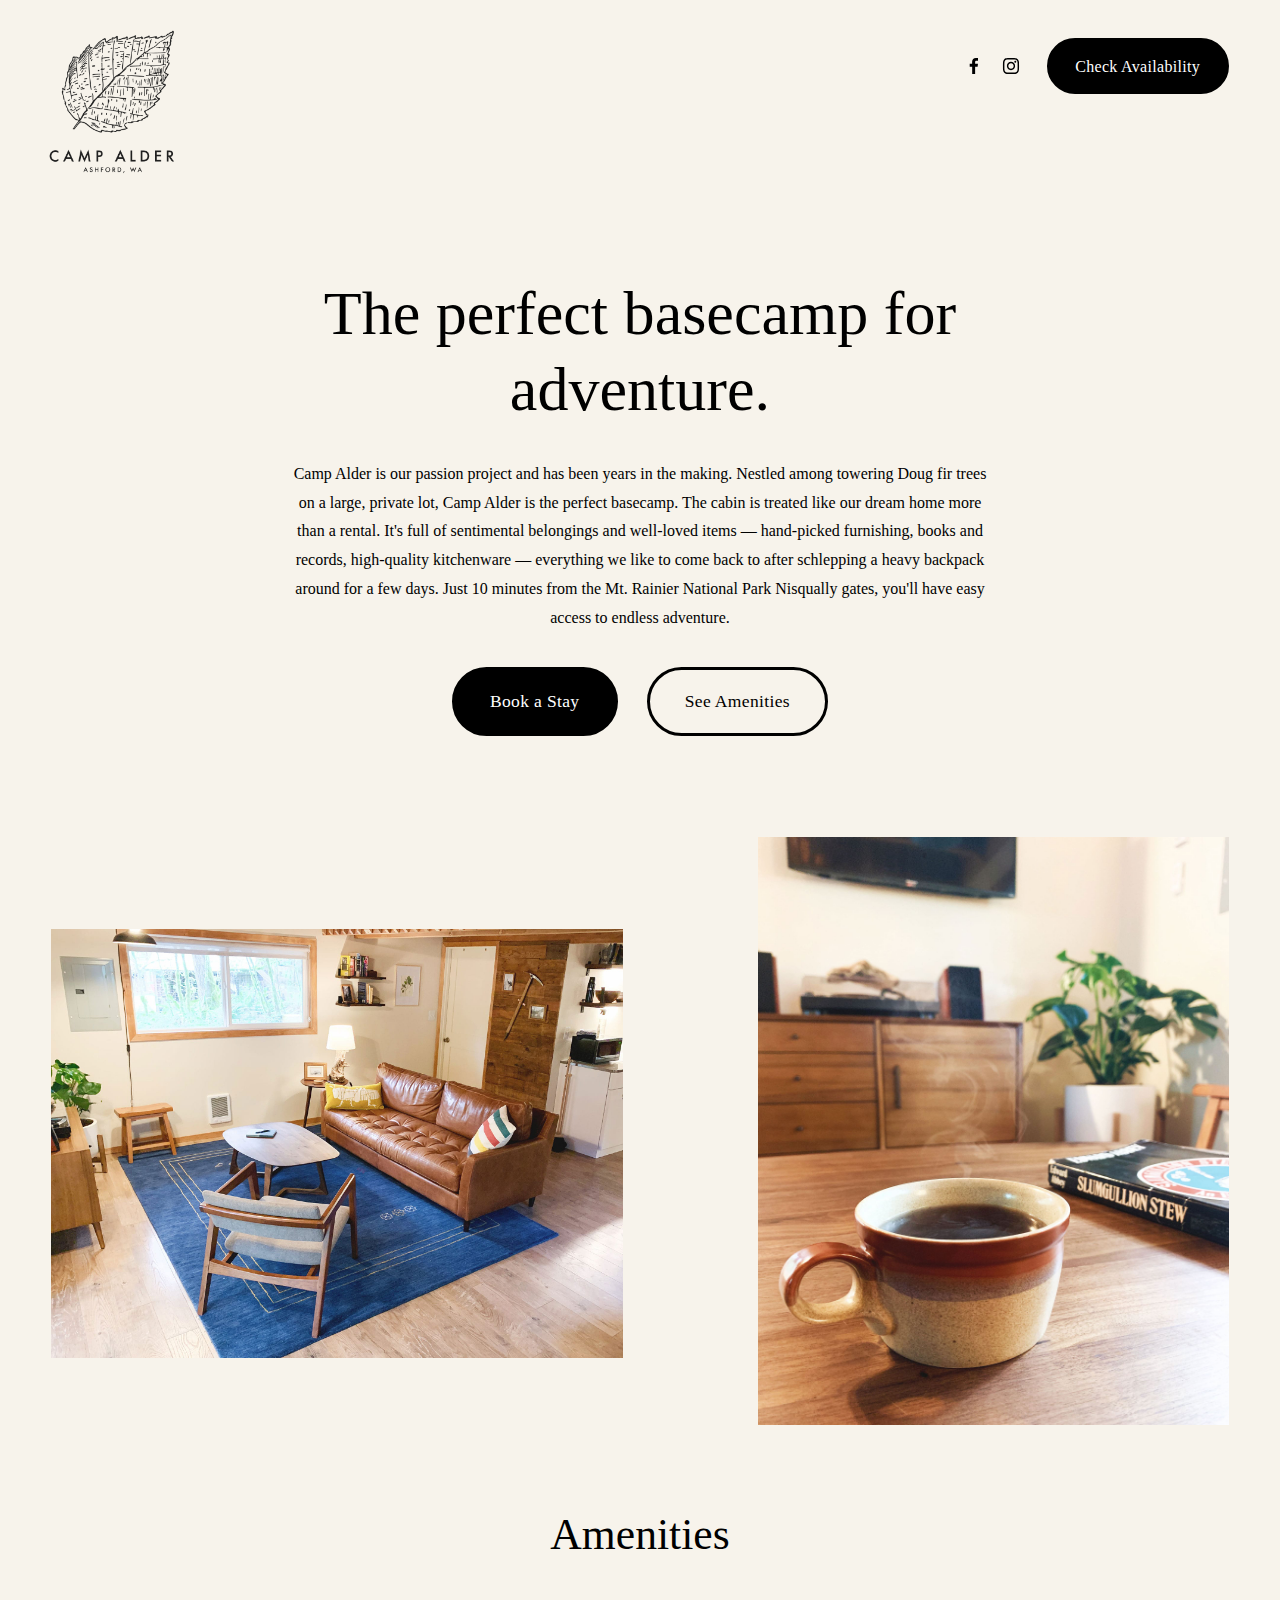
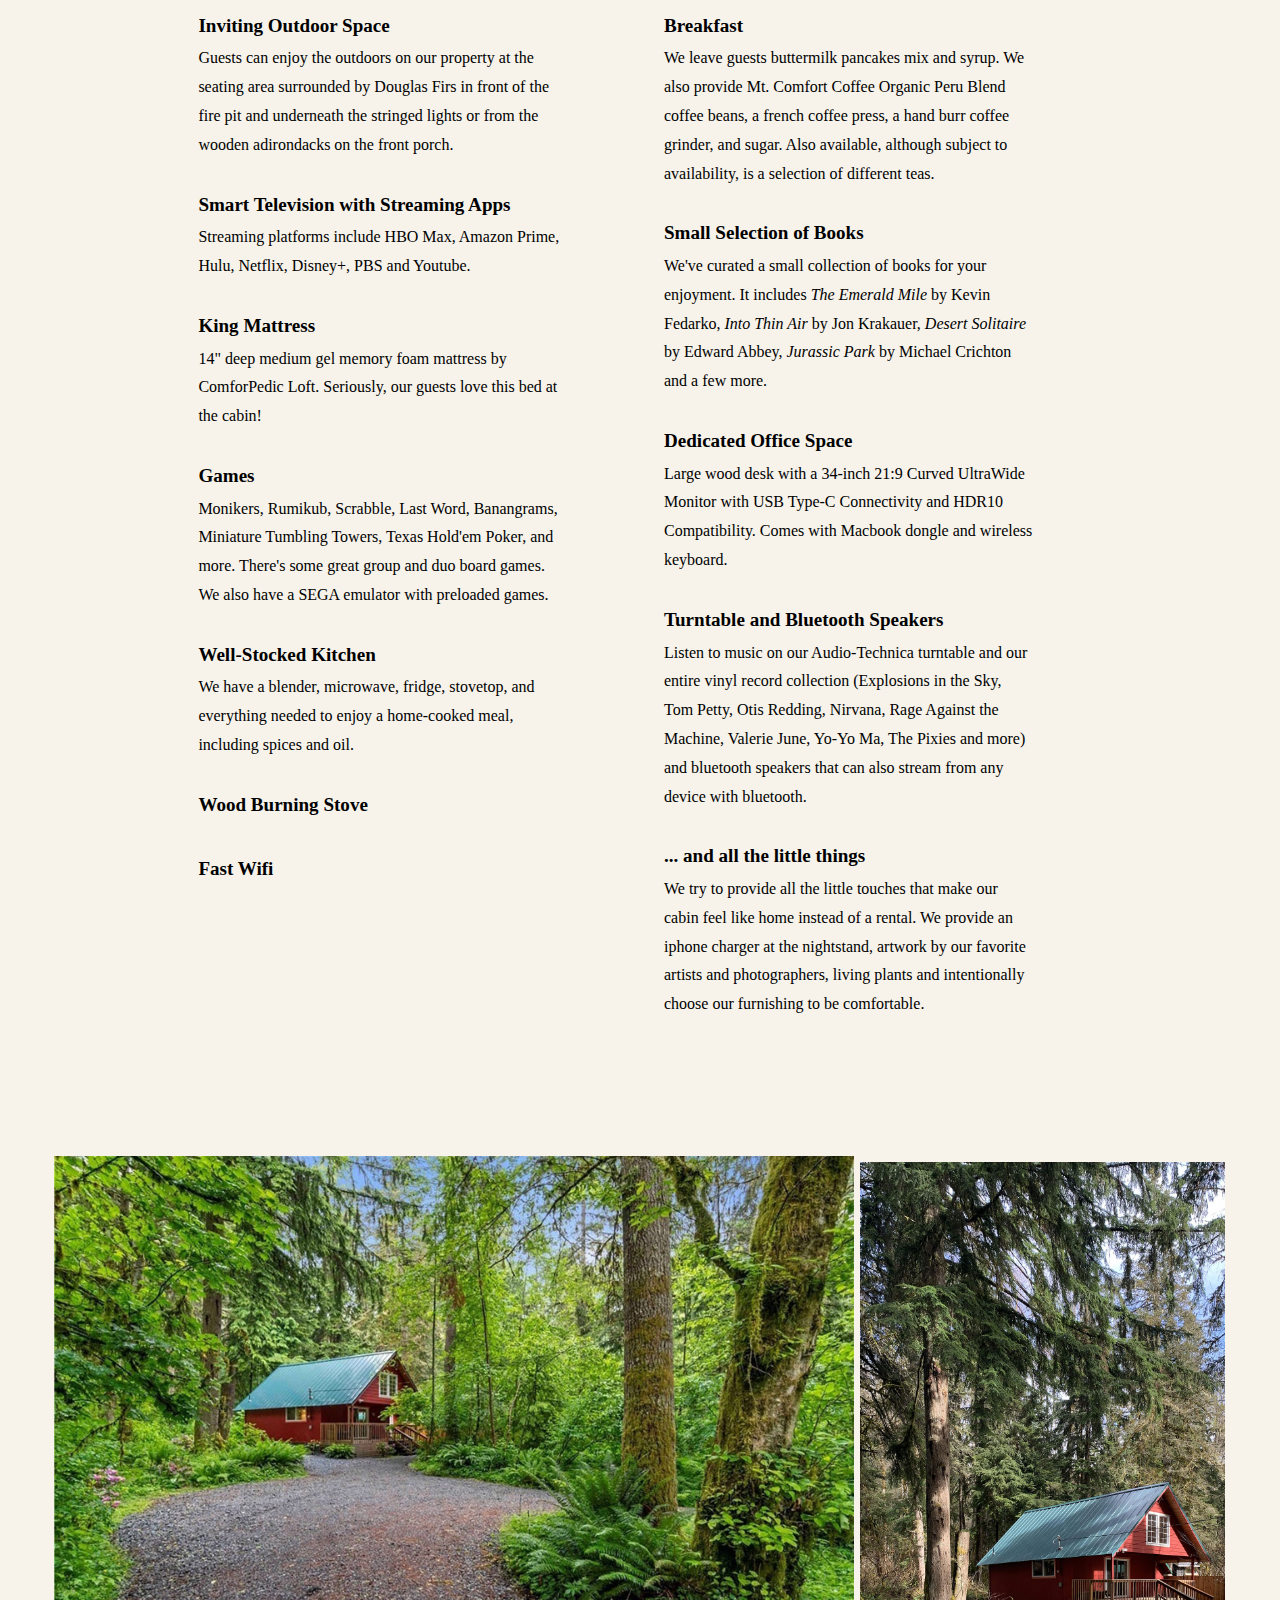
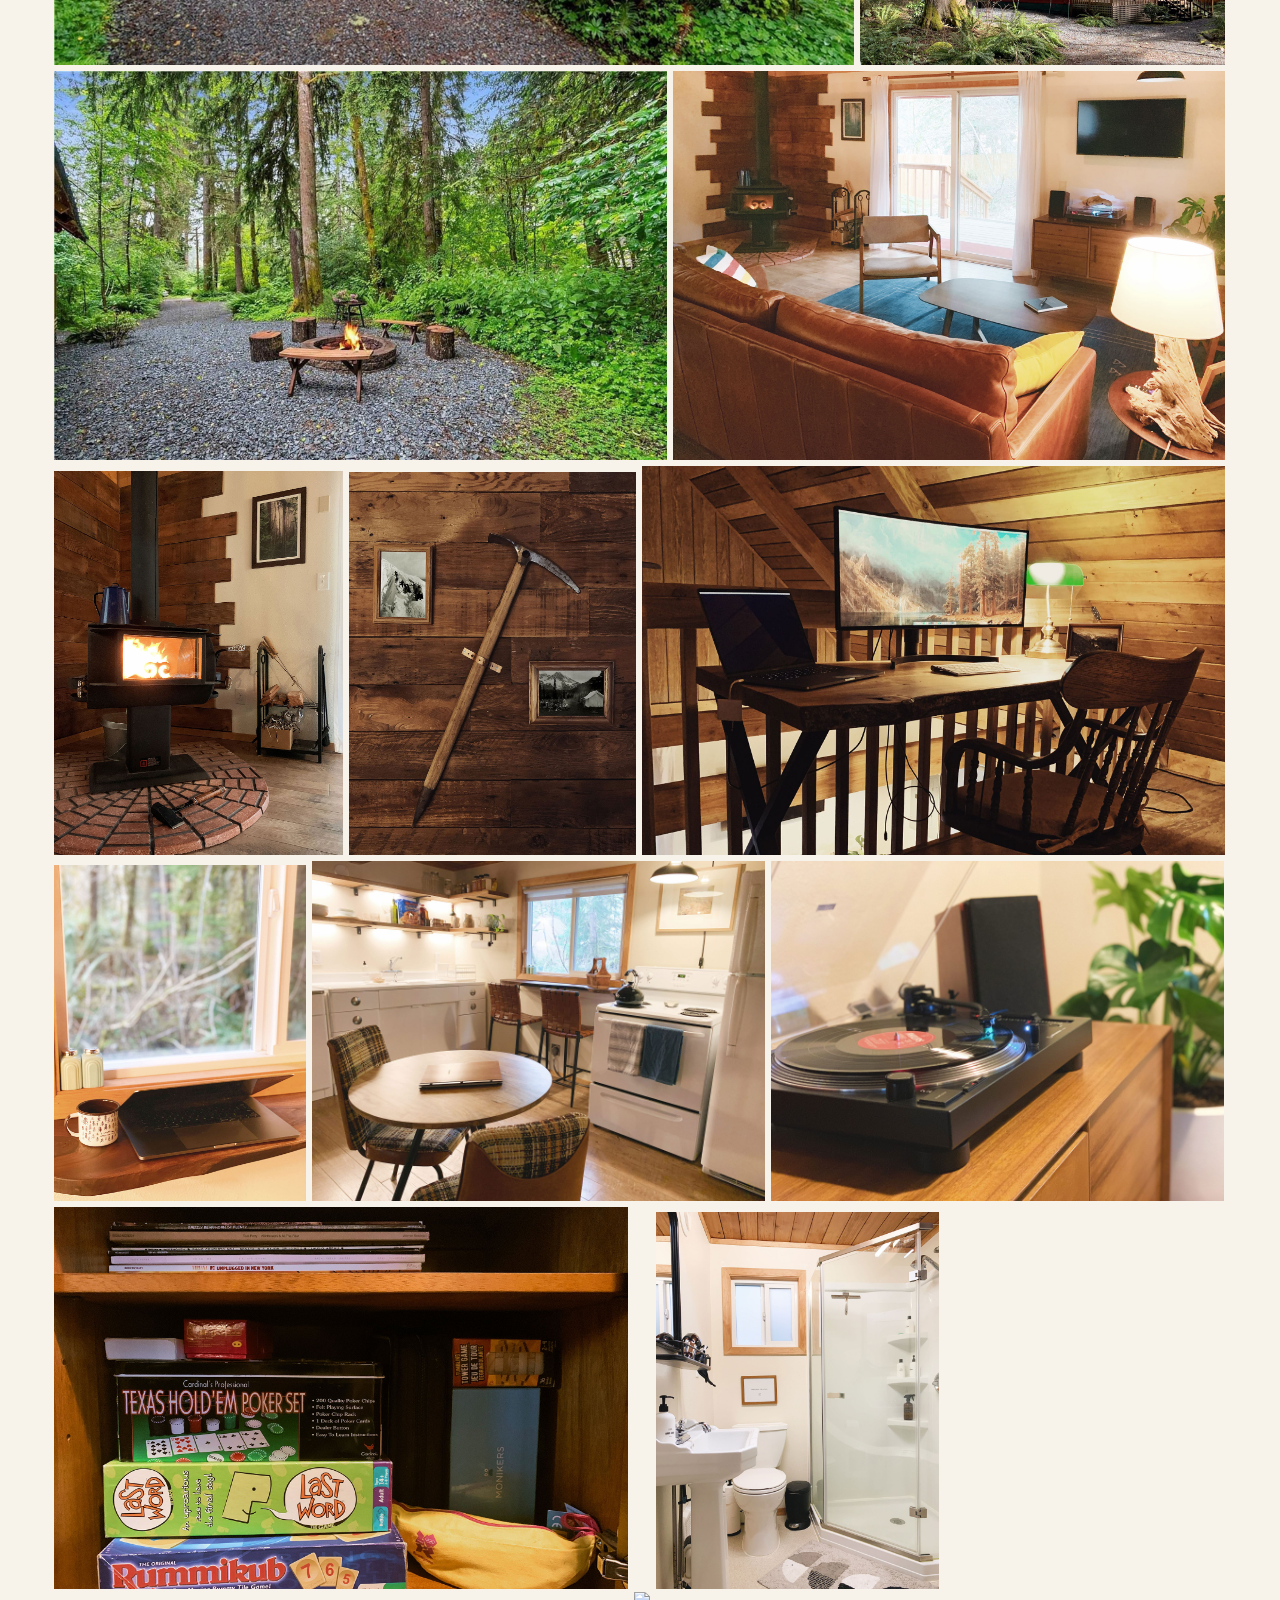
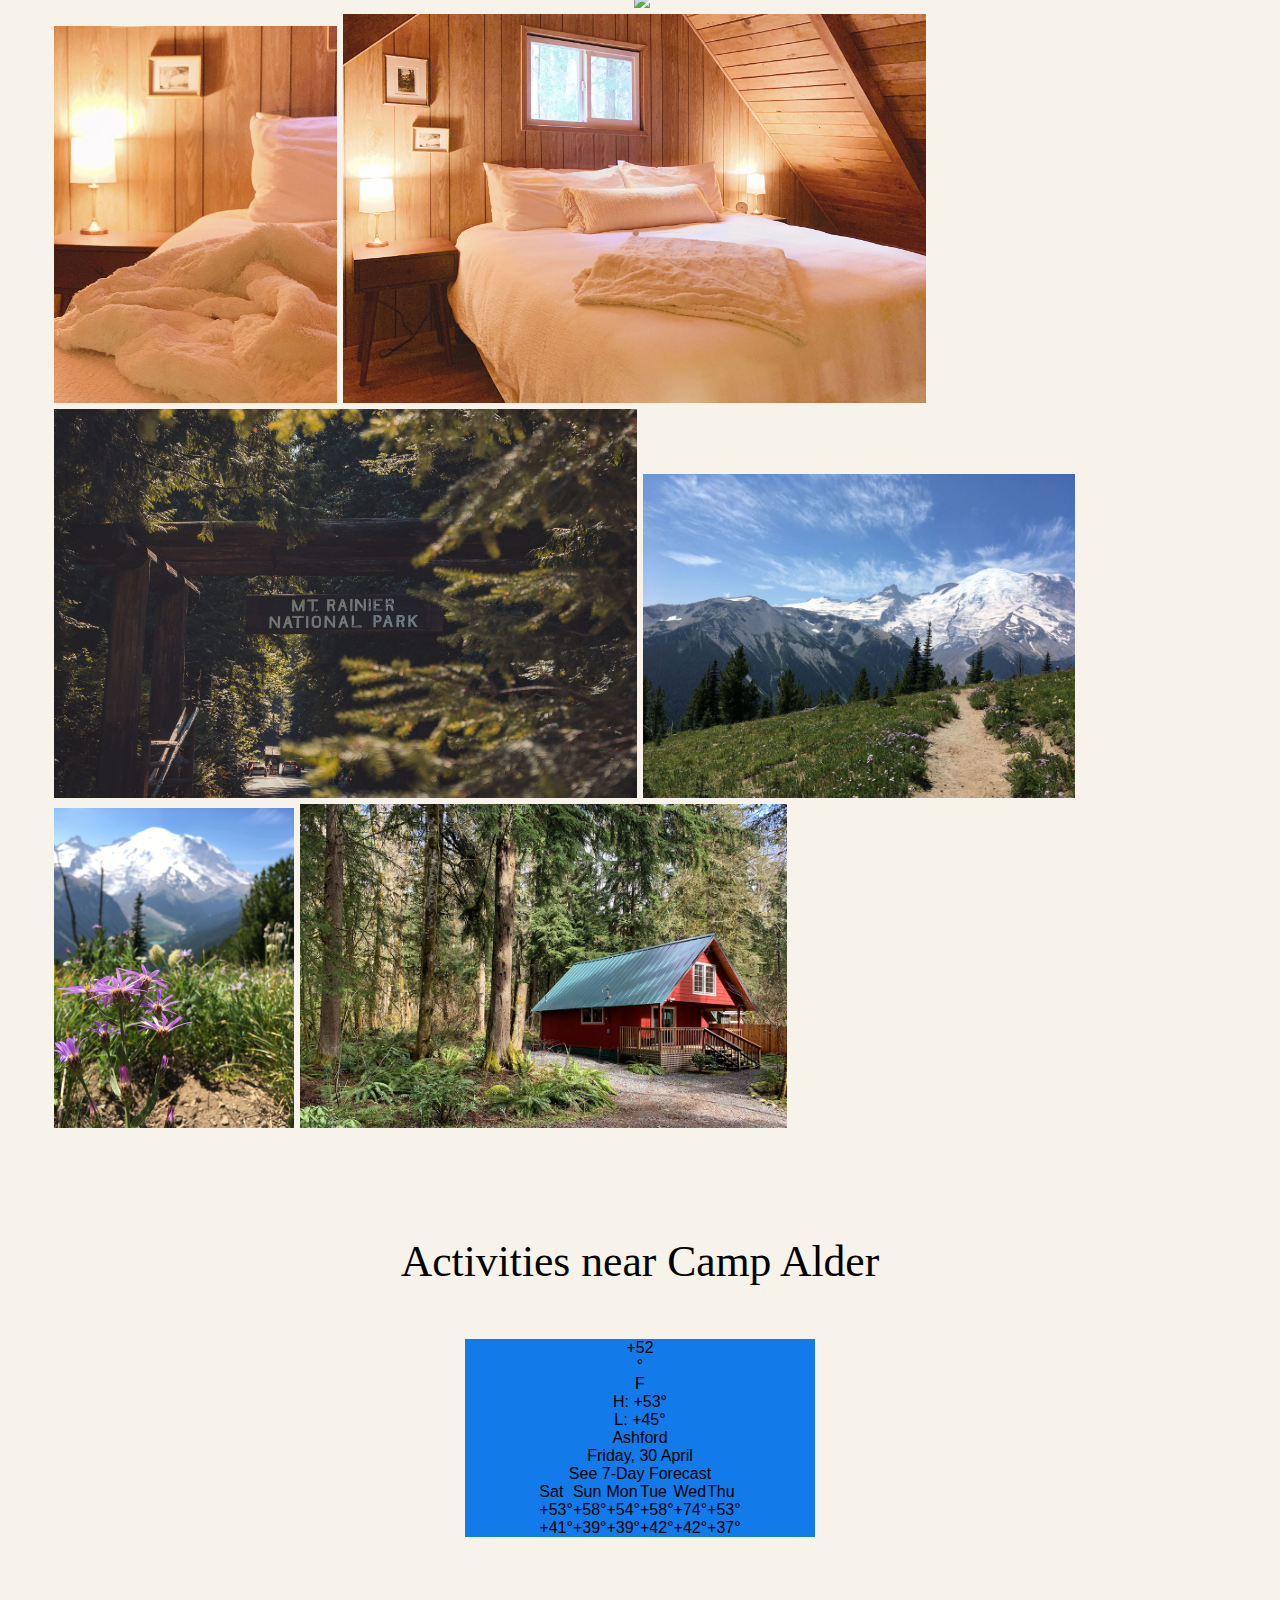
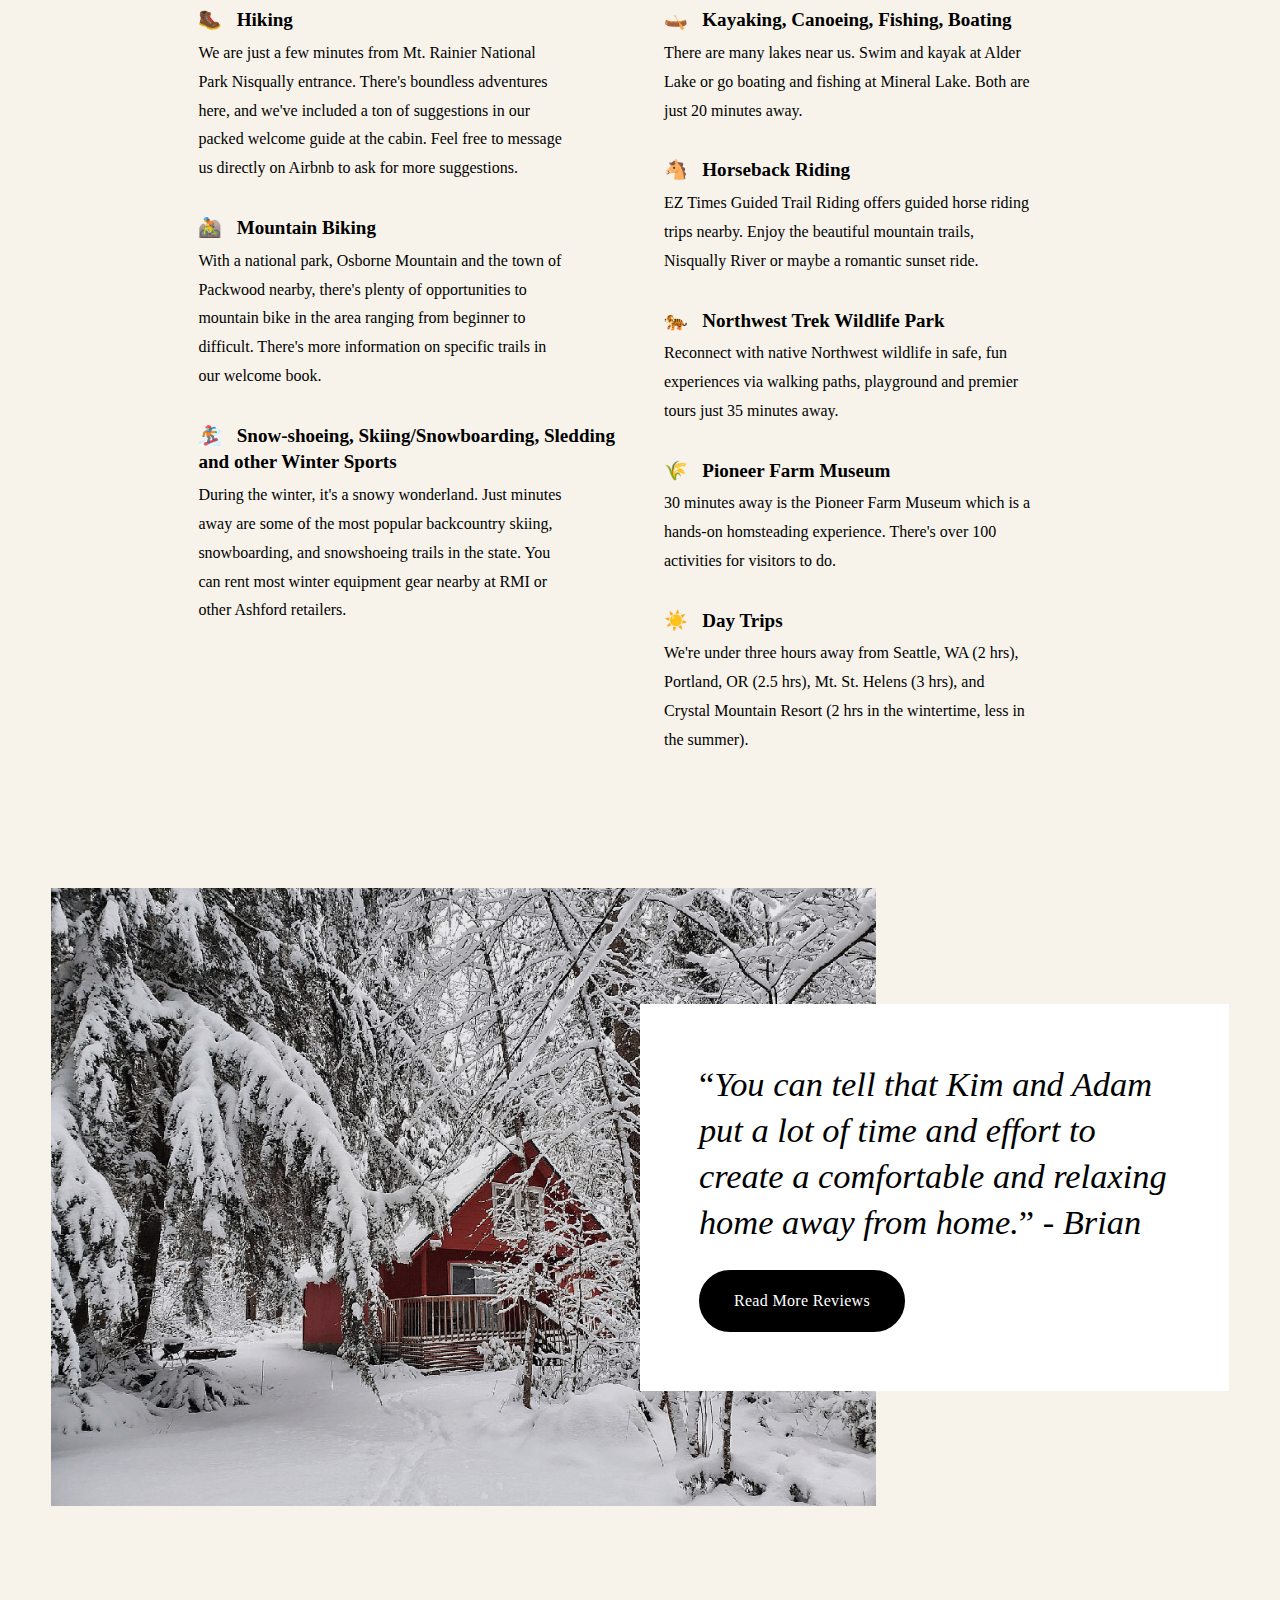
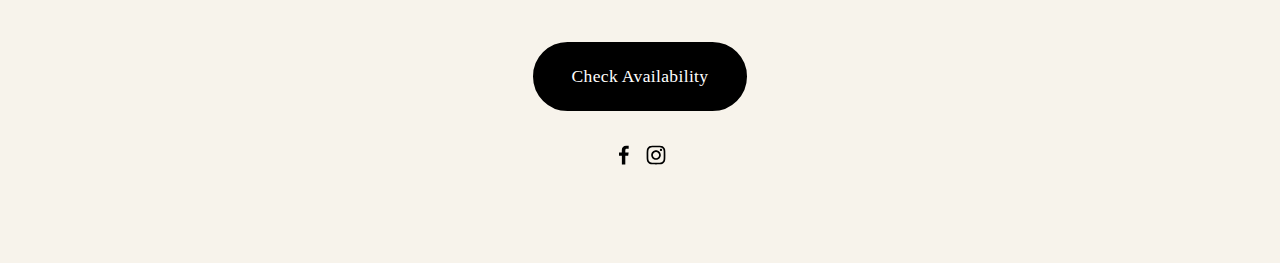
==== commit 7f359564: "Update index.html" ====
--- a/index.html
+++ b/index.html
@@ -1 +1 @@
-<!DOCTYPE html><html><head style=""><meta http-equiv="Content-Type" content="text/html; charset=UTF-8"><meta http-equiv="X-UA-Compatible" content="IE=edge,chrome=1"><meta name="viewport" content="width=device-width, initial-scale=1"><title>Camp Alder | Mt. Rainier Cabin</title><link rel="apple-touch-icon" sizes="180x180" href="./apple-touch-icon.png"><link rel="icon" type="image/png" sizes="32x32" href="./favicon-32x32.png"><link rel="icon" type="image/png" sizes="16x16" href="./favicon-16x16.png"><link rel="manifest" href="./site.webmanifest"><link rel="canonical" href="https://campalder.com"><meta property="og:site_name" content="Camp Alder | Mt. Rainier Cabin"><meta property="og:title" content="Camp Alder | Mt. Rainier Cabin"><meta property="og:url" content="https://campalder.com"><meta property="og:type" content="website"><meta property="og:image" content="http://campalder.com/campalder.jpg"/><meta property="og:description" content="Camp Alder is a modern cabin located just minutes away from Mt. Rainier National Park Nisqually Entrance in Ashford, WA. It's the perfect basecamp for your adventures in Washington."><meta itemprop="name" content="Camp Alder | Mt. Rainier Cabin"><meta itemprop="url" content="https://campalder.com"><meta name="description" content="Camp Alder is a modern cabin located just minutes away from Mt. Rainier National Park Nisqually Entrance in Ashford, WA. It's the perfect basecamp for your adventures in Washington."><script async src="https://www.googletagmanager.com/gtag/js?id=G-SBN2HVGP4K"></script><script>window.dataLayer=window.dataLayer || []; function gtag(){dataLayer.push(arguments);}gtag('js', new Date()); gtag('config', 'G-SBN2HVGP4K');</script><style type="text/css">@font-face{font-family: aktiv-grotesk;src: url(https://use.typekit.net/af/ab3e12/000000000000000077359d4f/30/l?subset_id=2&fvd=n4&v=3) format("woff2"), url(https://use.typekit.net/af/ab3e12/000000000000000077359d4f/30/d?subset_id=2&fvd=n4&v=3) format("woff"), url(https://use.typekit.net/af/ab3e12/000000000000000077359d4f/30/a?subset_id=2&fvd=n4&v=3) format("opentype");font-weight: 400;font-style: normal;font-display: auto}@font-face{font-family: aktiv-grotesk;src: url(https://use.typekit.net/af/c11a71/000000000000000077359d5e/30/l?subset_id=2&fvd=n5&v=3) format("woff2"), url(https://use.typekit.net/af/c11a71/000000000000000077359d5e/30/d?subset_id=2&fvd=n5&v=3) format("woff"), url(https://use.typekit.net/af/c11a71/000000000000000077359d5e/30/a?subset_id=2&fvd=n5&v=3) format("opentype");font-weight: 500;font-style: normal;font-display: auto}@font-face{font-family: aktiv-grotesk;src: url(https://use.typekit.net/af/a798a9/000000000000000077359d55/30/l?subset_id=2&fvd=n7&v=3) format("woff2"), url(https://use.typekit.net/af/a798a9/000000000000000077359d55/30/d?subset_id=2&fvd=n7&v=3) format("woff"), url(https://use.typekit.net/af/a798a9/000000000000000077359d55/30/a?subset_id=2&fvd=n7&v=3) format("opentype");font-weight: 700;font-style: normal;font-display: auto}@font-face{font-family: aktiv-grotesk;src: url(https://use.typekit.net/af/951aca/000000000000000077359d51/30/l?subset_id=2&fvd=i4&v=3) format("woff2"), url(https://use.typekit.net/af/951aca/000000000000000077359d51/30/d?subset_id=2&fvd=i4&v=3) format("woff"), url(https://use.typekit.net/af/951aca/000000000000000077359d51/30/a?subset_id=2&fvd=i4&v=3) format("opentype");font-weight: 400;font-style: italic;font-display: auto}@font-face{font-family: aktiv-grotesk;src: url(https://use.typekit.net/af/8e3d9f/000000000000000077359d58/30/l?subset_id=2&fvd=i7&v=3) format("woff2"), url(https://use.typekit.net/af/8e3d9f/000000000000000077359d58/30/d?subset_id=2&fvd=i7&v=3) format("woff"), url(https://use.typekit.net/af/8e3d9f/000000000000000077359d58/30/a?subset_id=2&fvd=i7&v=3) format("opentype");font-weight: 700;font-style: italic;font-display: auto}</style><script type="text/javascript">try{Typekit.load();}catch(e){}</script><script type="application/ld+json">{"url":"https://campalder.com","name":"Camp Alder | Mt. Rainier Cabin","description":"","@context":"http://schema.org","@type":"WebSite"}</script><link rel="stylesheet" type="text/css" href="./site.css"></head><body id="collection-5ce6d52e971a180d32306a06" data-controller="SiteLoader, Flags" class="header-overlay-alignment-center header-width-full primary-button-style-solid primary-button-shape-pill image-block-poster-text-alignment-left image-block-card-content-position-center image-block-card-text-alignment-center image-block-overlap-content-position-center image-block-overlap-text-alignment-left image-block-collage-content-position-center image-block-collage-text-alignment-left image-block-stack-text-alignment-left hide-opentable-icons opentable-style-dark homepage mobile-style-available general-page" tabindex="-1" data-mobile-header-editing="true" data-menu-overlay-theme-switcher="true" data-controllers-bound="Flags" cz-shortcut-listen="true" data-animation-state="booted"><div id="siteWrapper" class="clearfix site-wrapper"><header data-test="header" id="header" class="header theme-col--primary" data-controller="Header" data-current-styles="{&quot;layout&quot;: &quot;navRight&quot;, &quot;action&quot;:{&quot;href&quot;: &quot;/&quot;, &quot;buttonText&quot;: &quot;Check Availability&quot;, &quot;newWindow&quot;: false}, &quot;showSocial&quot;: true, &quot;menuOverlayAnimation&quot;: &quot;fade&quot;, &quot;cartStyle&quot;: &quot;cart&quot;, &quot;cartText&quot;: &quot;Cart&quot;, &quot;showButton&quot;: true, &quot;showCart&quot;: false, &quot;showAccountLogin&quot;: true, &quot;mobileOptions&quot;:{&quot;layout&quot;: &quot;logoLeftNavRight&quot;, &quot;menuIcon&quot;: &quot;doubleLineHamburger&quot;}, &quot;showPromotedElement&quot;: false}" data-section-id="header" data-header-theme="" data-menu-overlay-theme="" data-first-focusable-element="" tabindex="-1" data-controllers-bound="Header"> <div class="header-announcement-bar-wrapper"><div class="header-inner container--fluid header-mobile-layout-logo-left-nav-right header-layout-nav-right "><a href="https://campalder.com"><img id="site-title" src="./campalder.png" data-animation-role="header-element"></a><div class="header-display-desktop" data-content-field="site-title"><div class="header-title-nav-wrapper"><div class="header-nav"><div class="header-nav-wrapper"><nav class="header-nav-list"> </nav></div></div></div><div class="header-actions header-actions--right"><div class="header-actions-action header-actions-action--social"><a class="icon icon--fill" href="https://www.facebook.com/campalder/" target="_blank" aria-label="Facebook"><svg viewBox="23 23 64 64"><use xlink:href="#facebook-unauth-icon" width="110" height="110"></use></svg></a><a class="icon icon--fill" href="https://www.instagram.com/campalder/" target="_blank" aria-label="Instagram"><svg viewBox="23 23 64 64"><use xlink:href="#instagram-unauth-icon" width="110" height="110"></use></svg></a></div><div class="showOnMobile"></div><div class="showOnDesktop"></div><div class="header-actions-action header-actions-action--cta" data-animation-role="header-element"> <a class="btn btn--border theme-btn--primary-inverse" href="https://www.airbnb.com/rooms/48648521?s=67&unique_share_id=db197edd-c88e-4f68-92fd-6c1fde4f626a"> Check Availability </a></div></div></div><div class="header-display-mobile" data-content-field="site-title"><div class="header-title-nav-wrapper"><div class="header-nav"><div class="header-nav-wrapper"><nav class="header-nav-list"><div class="header-nav-item header-nav-item--collection"> <a href="https://www.airbnb.com/rooms/48648521?s=67&unique_share_id=db197edd-c88e-4f68-92fd-6c1fde4f626a" data-animation-role="header-element"> Book a Stay </a></div></nav></div></div></div><div class="header-actions header-actions--right"><div class="header-actions-action header-actions-action--social"><a class="icon icon--fill" href="https://www.facebook.com/campalder/" target="_blank" aria-label="Facebook"><svg viewBox="23 23 64 64"><use xlink:href="#facebook-unauth-icon" width="110" height="110"></use></svg></a><a class="icon icon--fill" href="https://www.instagram.com/campalder/" target="_blank" aria-label="Instagram"><svg viewBox="23 23 64 64"><use xlink:href="#instagram-unauth-icon" width="110" height="110"></use></svg></a></div><div class="showOnMobile"></div><div class="showOnDesktop"></div><div class="header-actions-action header-actions-action--cta" data-animation-role="header-element"> <a class="btn btn--border theme-btn--primary-inverse" href="https://www.airbnb.com/rooms/48648521?s=67&unique_share_id=db197edd-c88e-4f68-92fd-6c1fde4f626a"> Check Availability </a></div></div></div></div></div></header><main id="page" class="container" role="main"><article class="sections" data-page-sections="5ce6d52e971a180d32306a09" id="sections"><section data-test="page-section" data-section-theme="" class="page-section layout-engine-section background-width--full-bleed section-height--medium content-width--narrow horizontal-alignment--center vertical-alignment--middle section-match-padding-top section-match-padding-bottom" data-section-id="5ce6db120d929720c96ee729" data-controller="SectionWrapperController, MagicPaddingController" data-current-styles="{&quot;imageOverlayOpacity&quot;: 0.15, &quot;backgroundWidth&quot;: &quot;background-width--full-bleed&quot;, &quot;sectionHeight&quot;: &quot;section-height--medium&quot;, &quot;customSectionHeight&quot;: 45, &quot;horizontalAlignment&quot;: &quot;horizontal-alignment--center&quot;, &quot;verticalAlignment&quot;: &quot;vertical-alignment--middle&quot;, &quot;contentWidth&quot;: &quot;content-width--narrow&quot;, &quot;sectionAnimation&quot;: &quot;none&quot;, &quot;backgroundMode&quot;: &quot;image&quot;}" data-animation="none" data-controllers-bound="SectionWrapperController, MagicPaddingController" data-active="true"><div class="section-background"></div><div class="content-wrapper" style=" "><div class="content"><div class="sqs-layout sqs-grid-12 columns-12" data-type="page-section" id="page-section-5ce6db120d929720c96ee729"><div class="row sqs-row"><div class="col sqs-col-12 span-12"><div class="sqs-block html-block sqs-block-html" data-block-type="2" id="block-2767531063426c055b55"><div class="sqs-block-content"><h1 style="text-align:center;white-space:pre-wrap;">The perfect basecamp for adventure.</h1><p style="text-align:center;white-space:pre-wrap;" class=""><span class="shorten-sentence">Camp Alder is our passion project and has been years in the making. </span>Nestled among towering Doug fir trees on a large, private lot, our cabin is your perfect basecamp<span class="shorten-sentence">. The cabin is our home, not just a rental. It's full of sentimental belongings and well-loved items — hand-picked furnishing, books and records, high-quality kitchenware — everything we like to come back to after schlepping a heavy backpack around</span> for <span class="shorten-sentence">a few days. Just 10 minutes from the Mt. Rainier National Park Nisqually gates, you'll have easy access to </span>endless adventure.</p></div></div><div class="sqs-block button-block sqs-block-button" data-block-type="53" id="block-yui_3_17_2_1_1561642369809_9485"><div class="sqs-block-content" id="yui_3_17_2_1_1615939318587_169"><center> <span class="sqs-block-button-container--center" data-animation-role="button" data-alignment="center" data-button-size="large" id="yui_3_17_2_1_1615939318587_168"><a href="https://www.airbnb.com/rooms/48648521?s=67&unique_share_id=db197edd-c88e-4f68-92fd-6c1fde4f626a" class="sqs-block-button-element--large sqs-block-button-element" data-initialized="true">Book a Stay</a></span><span class="shorten-sentence"> <span class="sqs-block-button-container--center" data-animation-role="button" data-alignment="center" data-button-size="large" id="yui_3_17_2_1_1615939318587_168"><a href="#amenities" class="sqs-block-button-element--large sqs-block-button-element alt-btn" data-initialized="true">See Amenities</a></span></span></center></div></div></div></div></div></div></div></section><section data-test="page-section" data-section-theme="" class="page-section layout-engine-section background-width--full-bleed section-height--small content-width--wide horizontal-alignment--center vertical-alignment--middle section-match-padding-bottom" data-section-id="5d128343e07ce10001dd3827" data-controller="SectionWrapperController, MagicPaddingController" data-current-styles="{&quot;imageOverlayOpacity&quot;: 0.15, &quot;backgroundWidth&quot;: &quot;background-width--full-bleed&quot;, &quot;sectionHeight&quot;: &quot;section-height--small&quot;, &quot;horizontalAlignment&quot;: &quot;horizontal-alignment--center&quot;, &quot;verticalAlignment&quot;: &quot;vertical-alignment--middle&quot;, &quot;contentWidth&quot;: &quot;content-width--wide&quot;, &quot;sectionAnimation&quot;: &quot;none&quot;, &quot;backgroundMode&quot;: &quot;image&quot;}" data-animation="none" data-controllers-bound="SectionWrapperController, MagicPaddingController" id="yui_3_17_2_1_1615939318587_111" data-active="true"><div class="section-background"></div><div class="content-wrapper" style=" " id="yui_3_17_2_1_1615939318587_110"><div class="content" id="yui_3_17_2_1_1615939318587_109"><div class="sqs-layout sqs-grid-12 columns-12" data-type="page-section" id="page-section-5d128343e07ce10001dd3827"><div class="row sqs-row" id="yui_3_17_2_1_1615939318587_108"><div class="col sqs-col-6 span-6" id="yui_3_17_2_1_1615939318587_107"><div class="sqs-block spacer-block sqs-block-spacer" data-aspect-ratio="5.105105105105105" data-block-type="21" id="block-yui_3_17_2_1_1561494394083_12988"><div class="sqs-block-content sqs-intrinsic" id="yui_3_17_2_1_1615939318587_181" style="padding-bottom: 5.10511%;">&nbsp;</div></div><div class="sqs-block image-block sqs-block-image sqs-text-ready" data-block-type="5" id="block-55f4da16b5ba4b917ddf"><div class="sqs-block-content" id="yui_3_17_2_1_1615939318587_106"><div class="image-block-outer-wrapper layout-caption-below design-layout-inline combination-animation-slide-up individual-animation-none individual-text-animation-none animation-loaded" data-test="image-block-inline-outer-wrapper" id="yui_3_17_2_1_1615939318587_105"><figure class=" sqs-block-image-figure intrinsic " style="max-width:1380px;" id="yui_3_17_2_1_1615939318587_104"><div style="padding-bottom: 75%; overflow: hidden;" class=" image-block-wrapper has-aspect-ratio " data-animation-role="image" data-animation-override="" id="yui_3_17_2_1_1615939318587_103"><noscript><img src="./living-h.jpg" alt="living-h.jpg"/></noscript><img class="thumb-image loaded" data-component-key="idv1.i.5d1283e224a8ce0001910d2a" data-src="./living-h.jpg" data-image="./living-h.jpg" data-image-dimensions="1380x1035" data-image-focal-point="0.5,0.5" data-load="false" data-image-id="5d1283e224a8ce0001910d2a" data-type="image" alt="living-h.jpg" data-image-resolution="750w" src="./living-h.jpg" style="left: -0.0491642%; top: 0%; width: 100.098%; height: 100%; position: absolute;"></div></figure></div></div></div></div><div class="col sqs-col-1 span-1"><div class="sqs-block spacer-block sqs-block-spacer sized vsize-1" data-block-type="21" id="block-85371abbffc9c6f8c9ab"><div class="sqs-block-content">&nbsp;</div></div></div><div class="col sqs-col-5 span-5" id="yui_3_17_2_1_1615939318587_130"><div class="sqs-block image-block sqs-block-image sqs-text-ready" data-block-type="5" id="block-913c072e9d82b2f793e0"><div class="sqs-block-content" id="yui_3_17_2_1_1615939318587_129"><div class="image-block-outer-wrapper layout-caption-below design-layout-inline combination-animation-slide-up individual-animation-none individual-text-animation-none animation-loaded" data-test="image-block-inline-outer-wrapper" id="yui_3_17_2_1_1615939318587_128"><figure class=" sqs-block-image-figure intrinsic " style="max-width:773px;" id="yui_3_17_2_1_1615939318587_127"><div style="padding-bottom: 124.968%; overflow: hidden;" class=" image-block-wrapper has-aspect-ratio " data-animation-role="image" data-animation-override="" id="yui_3_17_2_1_1615939318587_126"><noscript><img src="./tea.jpg" alt="tea.jpg"/></noscript><img class="thumb-image loaded" data-component-key="idv1.i.5d14c95a299d560001e6316b" data-src="./tea.jpg" data-image="./tea.jpg" data-image-dimensions="773x966" data-image-focal-point="0.5,0.5" data-load="false" data-image-id="5d14c95a299d560001e6316b" data-type="image" alt="tea.jpg" data-image-resolution="750w" src="./tea.jpg" style="left: -0.0308337%; top: 0%; width: 100.062%; height: 100%; position: absolute;"></div></figure></div></div></div></div></div></div></div></div></section><section id="amenities" data-test="page-section" data-section-theme="" class="page-section layout-engine-section background-width--full-bleed section-height--medium content-width--medium horizontal-alignment--center vertical-alignment--middle section-match-padding-top section-match-padding-bottom" data-section-id="5ce6dd10e79c706cf88c98e1" data-controller="SectionWrapperController, MagicPaddingController" data-current-styles="{&quot;imageOverlayOpacity&quot;: 0.15, &quot;backgroundWidth&quot;: &quot;background-width--full-bleed&quot;, &quot;sectionHeight&quot;: &quot;section-height--medium&quot;, &quot;horizontalAlignment&quot;: &quot;horizontal-alignment--center&quot;, &quot;verticalAlignment&quot;: &quot;vertical-alignment--middle&quot;, &quot;contentWidth&quot;: &quot;content-width--medium&quot;, &quot;sectionAnimation&quot;: &quot;none&quot;, &quot;backgroundMode&quot;: &quot;image&quot;}" data-animation="none" data-controllers-bound="SectionWrapperController, MagicPaddingController" data-active="true"><div class="section-background"></div><div class="content-wrapper" style=" "><div class="content"><div class="sqs-layout sqs-grid-12 columns-12" data-type="page-section" id="page-section-5ce6dd10e79c706cf88c98e1"><div class="row sqs-row"><div class="col sqs-col-12 span-12"><div class="sqs-block html-block sqs-block-html" data-block-type="2" id="block-278eea0eaca8cdaa0af7"><div class="sqs-block-content"><h2 style="text-align:center;white-space:pre-wrap;">Amenities</h2></div></div><div class="sqs-block menu-block sqs-block-menu" data-block-type="18" id="block-yui_3_17_2_1_1558633808268_6767"><div class="sqs-block-content"><div class="menu-wrapper menu-style-classic"><div class="menus menus--has-multiple"><div role="tabpanel" aria-label="Breakfast" class="menu js-menu menu-1-0bb20576-b1cb-46a2-bfbb-8acd553f3634" style="display: block"><div class="menu-section"><div class="menu-items"><div class="menu-item"><div class="menu-item-title">Inviting Outdoor Space</div><div class="menu-item-description">Guests can enjoy the outdoors on our property at the seating area surrounded by Douglas Firs in front of the fire pit and underneath the stringed lights (available in the summer) or on the wooden adirondacks on the front porch.</div></div><div class="menu-item"><div class="menu-item-title">Smart Television with free Streaming Apps</div><div class="menu-item-description">Streaming platforms include HBO Max, Amazon Prime, Hulu, Netflix, Disney+, PBS and Youtube.</div></div><div class="menu-item"><div class="menu-item-title">King Mattress</div><div class="menu-item-description">14" deep medium gel memory foam mattress by ComforPedic Loft. Seriously, our guests love this bed at the cabin!</div></div><div class="menu-item"><div class="menu-item-title">Games</div><div class="menu-item-description">Monikers, Rumikub, Scrabble, Last Word, Banangrams, Miniature Tumbling Towers, Texas Hold'em Poker, and more. There's some great group and duo board games. We also have a SEGA emulator with preloaded games.</div></div><div class="menu-item"><div class="menu-item-title">Well-Stocked Kitchen</div><div class="menu-item-description">We have a blender, microwave, fridge, stovetop, and everything needed to enjoy a home-cooked meal, including spices and oil.</div></div><div class="menu-item"><div class="menu-item-title">Wood Burning Stove</div><div class="menu-item-description"></div></div><div class="menu-item"><div class="menu-item-title">Fast Wifi</div><div class="menu-item-description"></div></div><div class="menu-item"><div class="menu-item-title">Breakfast</div><div class="menu-item-description">We leave guests buttermilk pancakes mix and syrup. We also provide Mt. Comfort Coffee Organic Peru Blend coffee beans, a french coffee press, and a hand burr coffee grinder.</div></div><div class="menu-item"><div class="menu-item-title">Small Selection of Books</div><div class="menu-item-description">We've curated a small collection of books for your enjoyment. It includes <i>The Emerald Mile</i> by Kevin Fedarko, <i>Into Thin Air</i> by Jon Krakauer, <i>Desert Solitaire</i> by Edward Abbey and more.</div></div><div class="menu-item"><div class="menu-item-title">Dedicated Office Space</div><div class="menu-item-description">Large wood desk with a 34-inch 21:9 Curved UltraWide Monitor with USB Type-C Connectivity and HDR10 Compatibility. Comes with Macbook dongle and wireless keyboard.</div></div><div class="menu-item"><div class="menu-item-title">Audio-Technica Turntable</div><div class="menu-item-description">Comes with our entire vinyl record collection (Explosions in the Sky, Tom Petty, Otis Redding, Nirvana, Rage Against the Machine, Valerie June, Yo-Yo Ma, The Pixies and more) and bluetooth speakers that can also stream from any device with bluetooth.</div></div><div class="menu-item"><div class="menu-item-title">... and all the little things</div><div class="menu-item-description">We try to provide all the little touches that make our cabin feel like home instead of a rental. We provide an iphone charger at the nightstand, artwork by our favorite artists and photographers, living plants and intentionally choose our furnishing to be comfortable.</div></div></div></div></div></div></div></div></div></div></div></div></div></div></div></div></div></div></section><section data-test="page-section" data-section-theme="" class="page-section layout-engine-section background-width--full-bleed section-height--medium content-width--narrow horizontal-alignment--center vertical-alignment--middle section-match-padding-top section-match-padding-bottom" data-section-id="5ce6db120d929720c96ee729" data-controller="SectionWrapperController, MagicPaddingController" data-current-styles="{&quot;imageOverlayOpacity&quot;: 0.15, &quot;backgroundWidth&quot;: &quot;background-width--full-bleed&quot;, &quot;sectionHeight&quot;: &quot;section-height--medium&quot;, &quot;customSectionHeight&quot;: 45, &quot;horizontalAlignment&quot;: &quot;horizontal-alignment--center&quot;, &quot;verticalAlignment&quot;: &quot;vertical-alignment--middle&quot;, &quot;contentWidth&quot;: &quot;content-width--narrow&quot;, &quot;sectionAnimation&quot;: &quot;none&quot;, &quot;backgroundMode&quot;: &quot;image&quot;}" data-animation="none" data-controllers-bound="SectionWrapperController, MagicPaddingController" data-active="true"><div class="content-wrapper" style=" "><div class="sqs-layout sqs-grid-12 columns-12" data-type="page-section" id="page-section-5ce6db120d929720c96ee729"><div class="row sqs-row"><div class="col sqs-col-12 span-12"><div class="sqs-block html-block sqs-block-html" data-block-type="2" id="block-2767531063426c055b55"><div class="sqs-block-content"><div id="gallery" class="gallery"> <img src="cabin2.jpg" alt="Camp Alder External View"/> <img src="exterior-vert.jpg" alt="Camp Alder External View"/> <img src="backyard.jpg" alt="Firepit at Camp Alder"/> <img src="tv-area-2.jpg" alt="Living Room at Camp Alder"/> <img src="fire.jpg" alt="Wood Stove at Camp Alder"/> <img src="axe.jpg" alt="Authentic Pickaxe with Historic Pictures at Camp Alder"/> <img src="office-h.jpg" alt="Dedicated Office Space at Camp Alder"/> <img src="laptop.jpg" alt="Kitchen Counter Space at Camp ALder"/> <img src="kitchen-h.jpg" alt="Kitchen at Camp Alder"/> <img src="turntable.jpg" alt="Audio-Technica Turntable at Camp Alder"/> <img src="games.jpg" alt="Games and Vinyl Records at Camp Alder"/> <img src="welcome.jpg" alt="Welcome Book at Camp Alder"/> <img src="bathroom.jpg" alt="Bathroom at Camp Alder"/> <img src="bedroom-detail.jpg" alt="Bedroom at Camp Alder"/> <img src="bedroom-h.jpg" alt="Bedroom at Camp Alder"/> <span class="shorten-sentence"><img src="ashlynn-murphy-credit-for-this-pic.jpg" alt="Camp Alder - a quiet, modern cabin near Mt. Rainier National Park Nisqually Entrance"/> <img src="stephanie-bergeron-credit-for-this-pic.jpg" alt="Camp Alder - a quiet, modern cabin near Mt. Rainier National Park Nisqually Entrance"/> <img src="stephanie-bergeron-credit-for-this-pic2.jpg" alt="Camp Alder - a quiet, modern cabin near Mt. Rainier National Park Nisqually Entrance"/></span><img src="exterior-4.jpg" alt="Camp Alder - a quiet, modern cabin near Mt. Rainier National Park Nisqually Entrance"/></div></div></div></div></div></div></div></section><section data-test="page-section" data-section-theme="" class="page-section layout-engine-section background-width--full-bleed section-height--medium content-width--medium horizontal-alignment--center vertical-alignment--middle section-match-padding-top section-match-padding-bottom" data-controller="SectionWrapperController, MagicPaddingController" data-current-styles="{&quot;imageOverlayOpacity&quot;: 0.15, &quot;backgroundWidth&quot;: &quot;background-width--full-bleed&quot;, &quot;sectionHeight&quot;: &quot;section-height--medium&quot;, &quot;horizontalAlignment&quot;: &quot;horizontal-alignment--center&quot;, &quot;verticalAlignment&quot;: &quot;vertical-alignment--middle&quot;, &quot;contentWidth&quot;: &quot;content-width--medium&quot;, &quot;sectionAnimation&quot;: &quot;none&quot;, &quot;backgroundMode&quot;: &quot;image&quot;}" data-animation="none" data-controllers-bound="SectionWrapperController, MagicPaddingController" data-active="true"><div class="section-background"></div><div class="content-wrapper" style=" "><div class="content"><div class="sqs-layout sqs-grid-12 columns-12" data-type="page-section"><div class="row sqs-row"><div class="col sqs-col-12 span-12"><div class="sqs-block html-block sqs-block-html" data-block-type="2"><div class="sqs-block-content"><h2 style="text-align:center;white-space:pre-wrap;">Activities near Camp Alder</h2></div></div><div class="sqs-block menu-block sqs-block-menu" data-block-type="18"><div class="sqs-block-content"><p><center><div id="m-booked-weather-bl250-71219"> <div class="booked-wzs-250-175 weather-customize" style="background-color:#137AE9;width:350px;" id="width2"> <div class="booked-wzs-250-175_in"> <div class="booked-wzs-250-175-data"> <div class="booked-wzs-250-175-left-img wrz-18"> </div><div class="booked-wzs-250-175-right"> <div class="booked-wzs-day-deck"> <div class="booked-wzs-day-val"> <div class="booked-wzs-day-number"><span class="plus">+</span>52</div><div class="booked-wzs-day-dergee"> <div class="booked-wzs-day-dergee-val">&deg;</div><div class="booked-wzs-day-dergee-name">F</div></div></div><div class="booked-wzs-day"> <div class="booked-wzs-day-d">H: <span class="plus">+</span>53&deg;</div><div class="booked-wzs-day-n">L: <span class="plus">+</span>45&deg;</div></div></div><div class="booked-wzs-250-175-info"> <div class="booked-wzs-250-175-city">Ashford </div><div class="booked-wzs-250-175-date">Friday, 30 April</div><div class="booked-wzs-left"> <span class="booked-wzs-bottom-l">See 7-Day Forecast</span> </div></div></div></div><table cellpadding="0" cellspacing="0" class="booked-wzs-table-250"> <tr> <td>Sat</td><td>Sun</td><td>Mon</td><td>Tue</td><td>Wed</td><td>Thu</td></tr><tr> <td class="week-day-ico"><div class="wrz-sml wrzs-18"></div></td><td class="week-day-ico"><div class="wrz-sml wrzs-03"></div></td><td class="week-day-ico"><div class="wrz-sml wrzs-18"></div></td><td class="week-day-ico"><div class="wrz-sml wrzs-18"></div></td><td class="week-day-ico"><div class="wrz-sml wrzs-03"></div></td><td class="week-day-ico"><div class="wrz-sml wrzs-18"></div></td></tr><tr> <td class="week-day-val"><span class="plus">+</span>53&deg;</td><td class="week-day-val"><span class="plus">+</span>58&deg;</td><td class="week-day-val"><span class="plus">+</span>54&deg;</td><td class="week-day-val"><span class="plus">+</span>58&deg;</td><td class="week-day-val"><span class="plus">+</span>74&deg;</td><td class="week-day-val"><span class="plus">+</span>53&deg;</td></tr><tr> <td class="week-day-val"><span class="plus">+</span>41&deg;</td><td class="week-day-val"><span class="plus">+</span>39&deg;</td><td class="week-day-val"><span class="plus">+</span>39&deg;</td><td class="week-day-val"><span class="plus">+</span>42&deg;</td><td class="week-day-val"><span class="plus">+</span>42&deg;</td><td class="week-day-val"><span class="plus">+</span>37&deg;</td></tr></table> </a> </div></div></div><script type="text/javascript">var css_file=document.createElement("link"); var widgetUrl=location.href; css_file.setAttribute("rel","stylesheet"); css_file.setAttribute("type","text/css"); css_file.setAttribute("href",'https://s.bookcdn.com/css/w/booked-wzs-widget-275.css?v=0.0.1'); document.getElementsByTagName("head")[0].appendChild(css_file); function setWidgetData_71219(data){if(typeof(data) !='undefined' && data.results.length > 0){for(var i=0; i < data.results.length; ++i){var objMainBlock=document.getElementById('m-booked-weather-bl250-71219'); if(objMainBlock !==null){var copyBlock=document.getElementById('m-bookew-weather-copy-'+data.results[i].widget_type); objMainBlock.innerHTML=data.results[i].html_code; if(copyBlock !==null) objMainBlock.appendChild(copyBlock);}}}else{alert('data=undefined||data.results is empty');}}var widgetSrc="https://widgets.booked.net/weather/info?action=get_weather_info;ver=7;cityID=44234;type=3;scode=124;ltid=3458;domid=w209;anc_id=49216;countday=undefined;cmetric=0;wlangID=1;color=137AE9;wwidth=350;header_color=ffffff;text_color=333333;link_color=08488D;border_form=1;footer_color=ffffff;footer_text_color=333333;transparent=0;v=0.0.1";widgetSrc +=';ref=' + widgetUrl;widgetSrc +=';rand_id=71219';widgetSrc +=';wstrackId=42696825';var weatherBookedScript=document.createElement("script"); weatherBookedScript.setAttribute("type", "text/javascript"); weatherBookedScript.src=widgetSrc; document.body.appendChild(weatherBookedScript) </script></center><br/><br/><br/></p><div class="menu-wrapper menu-style-classic"><div class="menus menus--has-multiple"><div role="tabpanel" aria-label="Breakfast" class="menu js-menu menu-1-0bb20576-b1cb-46a2-bfbb-8acd553f3634" style="display: block"><div class="menu-section"><div class="menu-items"><div class="menu-item"><div class="menu-item-title">🥾 &nbsp; Hiking</div><div class="menu-item-description">We are just a few minutes from Mt. Rainier National Park Nisqually entrance. There's boundless adventures here, and we've included a ton of suggestions in our packed welcome guide at the cabin. Feel free to message us directly on Airbnb to ask for more suggestions.</div></div><div class="menu-item"><div class="menu-item-title">🚵 &nbsp; Mountain Biking</div><div class="menu-item-description">With a national park, Osborne Mountain and the town of Packwood nearby, there's plenty of opportunities to mountain bike in the area ranging from beginner to difficult. There's more information on specific trails in our welcome book.</div></div><div class="menu-item"><div class="menu-item-title">🏂 &nbsp; Snow-shoeing, Skiing/Snowboarding, Sledding and other Winter Sports</div><div class="menu-item-description">During the winter, it's a snowy wonderland. Just minutes away are some of the most popular backcountry skiing, snowboarding, and snowshoeing trails in the state. You can rent most winter equipment gear nearby at RMI or other Ashford retailers.</div></div><div class="menu-item"><div class="menu-item-title">🛶 &nbsp; Kayaking, Canoeing, Fishing, Boating</div><div class="menu-item-description">There are many lakes near us. Swim and kayak at Alder Lake or go boating and fishing at Mineral Lake. Both are just 20 minutes away.</div></div><div class="menu-item"><div class="menu-item-title">🐴 &nbsp; Horseback Riding</div><div class="menu-item-description">EZ Times Guided Trail Riding offers guided horse riding trips nearby. Enjoy the beautiful mountain trails, Nisqually River or maybe a romantic sunset ride.</div></div><div class="menu-item"><div class="menu-item-title">🐅 &nbsp; Northwest Trek Wildlife Park</div><div class="menu-item-description">Reconnect with native Northwest wildlife in safe, fun experiences via walking paths, playground and premier tours just 35 minutes away.</div></div><div class="menu-item"><div class="menu-item-title">🌾 &nbsp; Pioneer Farm Museum</div><div class="menu-item-description">30 minutes away is the Pioneer Farm Museum which is a hands-on homsteading experience. There's over 100 activities for visitors to do.</div></div><div class="menu-item"><div class="menu-item-title">☀️ &nbsp; Day Trips</div><div class="menu-item-description">We're under three hours away from Seattle, WA (2 hrs), Portland, OR (2.5 hrs), Mt. St. Helens (3 hrs), and Crystal Mountain Resort (2 hrs in the wintertime, less in the summer).</div></div></div></div></div></div></div></div></div></div></div></div></div></div></div></div></div></div></section><div class="shorten-sentence"><section data-test="page-section" data-section-theme="" class="page-section layout-engine-section background-width--full-bleed section-height--medium content-width--wide horizontal-alignment--center vertical-alignment--middle section-match-padding-top section-match-padding-bottom" data-section-id="5d14c79b299d560001e61207" data-controller="SectionWrapperController, MagicPaddingController" data-current-styles="{&quot;imageOverlayOpacity&quot;: 0.15, &quot;backgroundWidth&quot;: &quot;background-width--full-bleed&quot;, &quot;sectionHeight&quot;: &quot;section-height--medium&quot;, &quot;horizontalAlignment&quot;: &quot;horizontal-alignment--center&quot;, &quot;verticalAlignment&quot;: &quot;vertical-alignment--middle&quot;, &quot;contentWidth&quot;: &quot;content-width--wide&quot;, &quot;sectionAnimation&quot;: &quot;none&quot;, &quot;backgroundMode&quot;: &quot;image&quot;}" data-animation="none" data-controllers-bound="SectionWrapperController, MagicPaddingController" id="yui_3_17_2_1_1615939318587_152" data-active="true"><div class="section-background"></div><div class="content-wrapper" style=" " id="yui_3_17_2_1_1615939318587_151"><div class="content" id="yui_3_17_2_1_1615939318587_150"><div class="sqs-layout sqs-grid-12 columns-12" data-type="page-section" id="page-section-5d14c79b299d560001e61207"><div class="row sqs-row" id="yui_3_17_2_1_1615939318587_149"><div class="col sqs-col-12 span-12" id="yui_3_17_2_1_1615939318587_148"><div class="sqs-block image-block sqs-block-image sqs-text-ready" data-block-type="5" id="block-94f57dadaa9cfb60d82f"><div class="sqs-block-content" id="yui_3_17_2_1_1615939318587_147"><figure class="sqs-block-image-figure image-block-outer-wrapper image-block-v2 design-layout-collage combination-animation-none individual-animation-none individual-text-animation-none image-position-left image-linked sqs-text-ready" data-scrolled="" data-test="image-block-v2-outer-wrapper" id="yui_3_17_2_1_1615939318587_146"><div class="intrinsic" id="yui_3_17_2_1_1615939318587_145"><div class=" image-inset content-fit " data-animation-role="image" data-description="" id="yui_3_17_2_1_1615939318587_144"><noscript><img src="./getaway.jpg" alt="“You can tell that Kim and Adam put a lot of time and effort to create a comfortable and relaxing home away from home.” - Brian"/></noscript> <img data-component-key="idv1.i.5d14c80b6c751200014b0dd6" data-src="./cabin2.jpg" data-image="./getaway.jpg" data-image-dimensions="1600x1065" data-image-focal-point="0.5,0.5" alt="Our Cabin in Winter" class="loaded" data-image-resolution="1000w" src="./getaway.jpg" style="left: 0px; top: 0.173437px; width: 973px; height: 647.653px; position: absolute;" data-parent-ratio="1.5"><div class="image-overlay"></div></div></div><figcaption class="image-card-wrapper" data-width-ratio=""><div class="image-card sqs-dynamic-text-container"><div class="image-title-wrapper"><div class="image-title sqs-dynamic-text" data-width-percentage="36.7" style="font-size: 36.7%;"><h3 style="white-space:pre-wrap;">“You can tell that Kim and Adam put a lot of time and effort to create a comfortable and relaxing home away from home.” - Brian<span class="shorten-sentence">, Airbnb Guest</span></h3></div></div><div class="image-button-wrapper"><div class="image-button sqs-dynamic-text" data-width-percentage="36.7" style="font-size: 36.7%;"><div class="image-button-inner"> <a href="https://www.airbnb.com/rooms/48648521/reviews?s=67&unique_share_id=db197edd-c88e-4f68-92fd-6c1fde4f626a&source_impression_id=p3_1619801992_6bkbYt55O%2Br550pS&guests=1&adults=1">Read More<span class="shorten-sentence"> Reviews</span></a></div></div></div></div></figcaption></figure></div></div></div></div></div></div></div></section></div></article></main><script type="text/javascript">const firstSection=document.querySelector('.page-section');const header=document.querySelector('.header');const mobileOverlayNav=document.querySelector('.header-menu');const sectionBackground=firstSection ? firstSection.querySelector('.section-background') : null;const headerHeight=header ? header.getBoundingClientRect().height : 0;const firstSectionHasBackground=firstSection ? firstSection.className.indexOf('has-background') >=0 : false;const isFirstSectionInset=firstSection ? firstSection.className.indexOf('background-width--inset') >=0 : false;const isLayoutEngineSection=firstSection ? firstSection.className.indexOf('layout-engine-section') >=0 : false;if(firstSection){firstSection.style.paddingTop=headerHeight + 'px';}if(sectionBackground && isLayoutEngineSection){if(isFirstSectionInset){sectionBackground.style.top=headerHeight + 'px';}else{sectionBackground.style.top='';}}</script><footer class="sections" id="footer-sections" data-footer-sections=""><section data-test="page-section" data-section-theme="light" class="page-section layout-engine-section background-width--full-bleed section-height--small content-width--medium horizontal-alignment--center vertical-alignment--middle light" data-section-id="5ce6d521221cc800015f8446" data-controller="SectionWrapperController, MagicPaddingController" data-current-styles="{&quot;imageOverlayOpacity&quot;: 0.15, &quot;backgroundWidth&quot;: &quot;background-width--full-bleed&quot;, &quot;sectionHeight&quot;: &quot;section-height--small&quot;, &quot;customSectionHeight&quot;: 35, &quot;horizontalAlignment&quot;: &quot;horizontal-alignment--center&quot;, &quot;verticalAlignment&quot;: &quot;vertical-alignment--middle&quot;, &quot;contentWidth&quot;: &quot;content-width--medium&quot;, &quot;customContentWidth&quot;: 100, &quot;sectionTheme&quot;: &quot;light&quot;, &quot;sectionAnimation&quot;: &quot;none&quot;, &quot;backgroundMode&quot;: &quot;image&quot;}" data-animation="none" data-controllers-bound="SectionWrapperController, MagicPaddingController" data-active="true"><div class="section-background"></div><div class="content-wrapper" style=" "><div class="content"><div class="sqs-layout sqs-grid-12 columns-12" data-type="page-section" id="page-section-5ce6d521221cc800015f8446"><div class="row sqs-row"><div class="col sqs-col-12 span-12"><div class="sqs-block button-block sqs-block-button" data-block-type="53" id="block-yui_3_17_2_1_1561642212761_12145"><div class="sqs-block-content" id="yui_3_17_2_1_1615939318587_176"><div class="sqs-block-button-container--center" data-animation-role="button" data-alignment="center" data-button-size="large" id="yui_3_17_2_1_1615939318587_175"><a href="https://www.airbnb.com/rooms/48648521?s=67&unique_share_id=849d3fc3-227b-46e2-916a-2e4719f51526" class="sqs-block-button-element--large sqs-block-button-element" data-initialized="true">Check Availability</a></div></div></div><div class="sqs-block socialaccountlinks-v2-block sqs-block-socialaccountlinks-v2" data-block-type="54" id="block-yui_3_17_2_1_1558637902995_5158"><div class="sqs-block-content"><div class="sqs-svg-icon--outer social-icon-alignment-center social-icons-color- social-icons-size-small social-icons-style-regular "><nav class="sqs-svg-icon--list"><a href="https://www.facebook.com/campalder/" target="_blank" class="sqs-svg-icon--wrapper facebook-unauth" aria-label="Facebook"><div><svg class="sqs-svg-icon--social" viewBox="0 0 64 64"><use class="sqs-use--icon" xlink:href="#facebook-unauth-icon"></use><use class="sqs-use--mask" xlink:href="#facebook-unauth-mask"></use></svg></div></a><a href="https://www.instagram.com/campalder/" target="_blank" class="sqs-svg-icon--wrapper instagram-unauth" aria-label="Instagram"><div><svg class="sqs-svg-icon--social" viewBox="0 0 64 64"><use class="sqs-use--icon" xlink:href="#instagram-unauth-icon"></use><use class="sqs-use--mask" xlink:href="#instagram-unauth-mask"></use></svg></div></a></nav></div></div></div></div></div></div></div></div></section></footer></div><script type="text/javascript" data-sqs-type="imageloader-bootstrapper">(function(){if(window.ImageLoader){window.ImageLoader.bootstrap({}, document);}})();</script><svg xmlns="http://www.w3.org/2000/svg" version="1.1" style="display:none" data-usage="social-icons-svg"><symbol id="facebook-unauth-icon" viewBox="0 0 64 64"><path d="M34.1,47V33.3h4.6l0.7-5.3h-5.3v-3.4c0-1.5,0.4-2.6,2.6-2.6l2.8,0v-4.8c-0.5-0.1-2.2-0.2-4.1-0.2 c-4.1,0-6.9,2.5-6.9,7V28H24v5.3h4.6V47H34.1z"></path></symbol><symbol id="facebook-unauth-mask" viewBox="0 0 64 64"><path d="M0,0v64h64V0H0z M39.6,22l-2.8,0c-2.2,0-2.6,1.1-2.6,2.6V28h5.3l-0.7,5.3h-4.6V47h-5.5V33.3H24V28h4.6V24 c0-4.6,2.8-7,6.9-7c2,0,3.6,0.1,4.1,0.2V22z"></path></symbol><symbol id="instagram-unauth-icon" viewBox="0 0 64 64"><path d="M46.91,25.816c-0.073-1.597-0.326-2.687-0.697-3.641c-0.383-0.986-0.896-1.823-1.73-2.657c-0.834-0.834-1.67-1.347-2.657-1.73c-0.954-0.371-2.045-0.624-3.641-0.697C36.585,17.017,36.074,17,32,17s-4.585,0.017-6.184,0.09c-1.597,0.073-2.687,0.326-3.641,0.697c-0.986,0.383-1.823,0.896-2.657,1.73c-0.834,0.834-1.347,1.67-1.73,2.657c-0.371,0.954-0.624,2.045-0.697,3.641C17.017,27.415,17,27.926,17,32c0,4.074,0.017,4.585,0.09,6.184c0.073,1.597,0.326,2.687,0.697,3.641c0.383,0.986,0.896,1.823,1.73,2.657c0.834,0.834,1.67,1.347,2.657,1.73c0.954,0.371,2.045,0.624,3.641,0.697C27.415,46.983,27.926,47,32,47s4.585-0.017,6.184-0.09c1.597-0.073,2.687-0.326,3.641-0.697c0.986-0.383,1.823-0.896,2.657-1.73c0.834-0.834,1.347-1.67,1.73-2.657c0.371-0.954,0.624-2.045,0.697-3.641C46.983,36.585,47,36.074,47,32S46.983,27.415,46.91,25.816z M44.21,38.061c-0.067,1.462-0.311,2.257-0.516,2.785c-0.272,0.7-0.597,1.2-1.122,1.725c-0.525,0.525-1.025,0.85-1.725,1.122c-0.529,0.205-1.323,0.45-2.785,0.516c-1.581,0.072-2.056,0.087-6.061,0.087s-4.48-0.015-6.061-0.087c-1.462-0.067-2.257-0.311-2.785-0.516c-0.7-0.272-1.2-0.597-1.725-1.122c-0.525-0.525-0.85-1.025-1.122-1.725c-0.205-0.529-0.45-1.323-0.516-2.785c-0.072-1.582-0.087-2.056-0.087-6.061s0.015-4.48,0.087-6.061c0.067-1.462,0.311-2.257,0.516-2.785c0.272-0.7,0.597-1.2,1.122-1.725c0.525-0.525,1.025-0.85,1.725-1.122c0.529-0.205,1.323-0.45,2.785-0.516c1.582-0.072,2.056-0.087,6.061-0.087s4.48,0.015,6.061,0.087c1.462,0.067,2.257,0.311,2.785,0.516c0.7,0.272,1.2,0.597,1.725,1.122c0.525,0.525,0.85,1.025,1.122,1.725c0.205,0.529,0.45,1.323,0.516,2.785c0.072,1.582,0.087,2.056,0.087,6.061S44.282,36.48,44.21,38.061z M32,24.297c-4.254,0-7.703,3.449-7.703,7.703c0,4.254,3.449,7.703,7.703,7.703c4.254,0,7.703-3.449,7.703-7.703C39.703,27.746,36.254,24.297,32,24.297z M32,37c-2.761,0-5-2.239-5-5c0-2.761,2.239-5,5-5s5,2.239,5,5C37,34.761,34.761,37,32,37z M40.007,22.193c-0.994,0-1.8,0.806-1.8,1.8c0,0.994,0.806,1.8,1.8,1.8c0.994,0,1.8-0.806,1.8-1.8C41.807,22.999,41.001,22.193,40.007,22.193z"></path></symbol><symbol id="instagram-unauth-mask" viewBox="0 0 64 64"><path d="M43.693,23.153c-0.272-0.7-0.597-1.2-1.122-1.725c-0.525-0.525-1.025-0.85-1.725-1.122c-0.529-0.205-1.323-0.45-2.785-0.517c-1.582-0.072-2.056-0.087-6.061-0.087s-4.48,0.015-6.061,0.087c-1.462,0.067-2.257,0.311-2.785,0.517c-0.7,0.272-1.2,0.597-1.725,1.122c-0.525,0.525-0.85,1.025-1.122,1.725c-0.205,0.529-0.45,1.323-0.516,2.785c-0.072,1.582-0.087,2.056-0.087,6.061s0.015,4.48,0.087,6.061c0.067,1.462,0.311,2.257,0.516,2.785c0.272,0.7,0.597,1.2,1.122,1.725s1.025,0.85,1.725,1.122c0.529,0.205,1.323,0.45,2.785,0.516c1.581,0.072,2.056,0.087,6.061,0.087s4.48-0.015,6.061-0.087c1.462-0.067,2.257-0.311,2.785-0.516c0.7-0.272,1.2-0.597,1.725-1.122s0.85-1.025,1.122-1.725c0.205-0.529,0.45-1.323,0.516-2.785c0.072-1.582,0.087-2.056,0.087-6.061s-0.015-4.48-0.087-6.061C44.143,24.476,43.899,23.682,43.693,23.153z M32,39.703c-4.254,0-7.703-3.449-7.703-7.703s3.449-7.703,7.703-7.703s7.703,3.449,7.703,7.703S36.254,39.703,32,39.703z M40.007,25.793c-0.994,0-1.8-0.806-1.8-1.8c0-0.994,0.806-1.8,1.8-1.8c0.994,0,1.8,0.806,1.8,1.8C41.807,24.987,41.001,25.793,40.007,25.793z M0,0v64h64V0H0z M46.91,38.184c-0.073,1.597-0.326,2.687-0.697,3.641c-0.383,0.986-0.896,1.823-1.73,2.657c-0.834,0.834-1.67,1.347-2.657,1.73c-0.954,0.371-2.044,0.624-3.641,0.697C36.585,46.983,36.074,47,32,47s-4.585-0.017-6.184-0.09c-1.597-0.073-2.687-0.326-3.641-0.697c-0.986-0.383-1.823-0.896-2.657-1.73c-0.834-0.834-1.347-1.67-1.73-2.657c-0.371-0.954-0.624-2.044-0.697-3.641C17.017,36.585,17,36.074,17,32c0-4.074,0.017-4.585,0.09-6.185c0.073-1.597,0.326-2.687,0.697-3.641c0.383-0.986,0.896-1.823,1.73-2.657c0.834-0.834,1.67-1.347,2.657-1.73c0.954-0.371,2.045-0.624,3.641-0.697C27.415,17.017,27.926,17,32,17s4.585,0.017,6.184,0.09c1.597,0.073,2.687,0.326,3.641,0.697c0.986,0.383,1.823,0.896,2.657,1.73c0.834,0.834,1.347,1.67,1.73,2.657c0.371,0.954,0.624,2.044,0.697,3.641C46.983,27.415,47,27.926,47,32C47,36.074,46.983,36.585,46.91,38.184z M32,27c-2.761,0-5,2.239-5,5s2.239,5,5,5s5-2.239,5-5S34.761,27,32,27z"></path></symbol></svg><div id="yui3-css-stamp" style="position: absolute !important; visibility: hidden !important"></div><script src="./cube-gallery.min.js"></script><script type="text/javascript">new CubeGallery('gallery',{minHeight: 325,margin: 3})</script></body></html>
+<!DOCTYPE html><html><head style=""><meta http-equiv="Content-Type" content="text/html; charset=UTF-8"><meta http-equiv="X-UA-Compatible" content="IE=edge,chrome=1"><meta name="viewport" content="width=device-width, initial-scale=1"><title>Camp Alder | Mt. Rainier Cabin</title><link rel="apple-touch-icon" sizes="180x180" href="./apple-touch-icon.png"><link rel="icon" type="image/png" sizes="32x32" href="./favicon-32x32.png"><link rel="icon" type="image/png" sizes="16x16" href="./favicon-16x16.png"><link rel="manifest" href="./site.webmanifest"><link rel="canonical" href="https://campalder.com"><meta property="og:site_name" content="Camp Alder | Mt. Rainier Cabin"><meta property="og:title" content="Camp Alder | Mt. Rainier Cabin"><meta property="og:url" content="https://campalder.com"><meta property="og:type" content="website"><meta property="og:image" content="http://campalder.com/campalder.jpg"/><meta property="og:description" content="Camp Alder is a modern cabin located just minutes away from Mt. Rainier National Park Nisqually Entrance in Ashford, WA. It's the perfect basecamp for your adventures in Washington."><meta itemprop="name" content="Camp Alder | Mt. Rainier Cabin"><meta itemprop="url" content="https://campalder.com"><meta name="description" content="Camp Alder is a modern cabin located just minutes away from Mt. Rainier National Park Nisqually Entrance in Ashford, WA. It's the perfect basecamp for your adventures in Washington."><script async src="https://www.googletagmanager.com/gtag/js?id=G-SBN2HVGP4K"></script><script>window.dataLayer=window.dataLayer || []; function gtag(){dataLayer.push(arguments);}gtag('js', new Date()); gtag('config', 'G-SBN2HVGP4K');</script><style type="text/css">@font-face{font-family: aktiv-grotesk;src: url(https://use.typekit.net/af/ab3e12/000000000000000077359d4f/30/l?subset_id=2&fvd=n4&v=3) format("woff2"), url(https://use.typekit.net/af/ab3e12/000000000000000077359d4f/30/d?subset_id=2&fvd=n4&v=3) format("woff"), url(https://use.typekit.net/af/ab3e12/000000000000000077359d4f/30/a?subset_id=2&fvd=n4&v=3) format("opentype");font-weight: 400;font-style: normal;font-display: auto}@font-face{font-family: aktiv-grotesk;src: url(https://use.typekit.net/af/c11a71/000000000000000077359d5e/30/l?subset_id=2&fvd=n5&v=3) format("woff2"), url(https://use.typekit.net/af/c11a71/000000000000000077359d5e/30/d?subset_id=2&fvd=n5&v=3) format("woff"), url(https://use.typekit.net/af/c11a71/000000000000000077359d5e/30/a?subset_id=2&fvd=n5&v=3) format("opentype");font-weight: 500;font-style: normal;font-display: auto}@font-face{font-family: aktiv-grotesk;src: url(https://use.typekit.net/af/a798a9/000000000000000077359d55/30/l?subset_id=2&fvd=n7&v=3) format("woff2"), url(https://use.typekit.net/af/a798a9/000000000000000077359d55/30/d?subset_id=2&fvd=n7&v=3) format("woff"), url(https://use.typekit.net/af/a798a9/000000000000000077359d55/30/a?subset_id=2&fvd=n7&v=3) format("opentype");font-weight: 700;font-style: normal;font-display: auto}@font-face{font-family: aktiv-grotesk;src: url(https://use.typekit.net/af/951aca/000000000000000077359d51/30/l?subset_id=2&fvd=i4&v=3) format("woff2"), url(https://use.typekit.net/af/951aca/000000000000000077359d51/30/d?subset_id=2&fvd=i4&v=3) format("woff"), url(https://use.typekit.net/af/951aca/000000000000000077359d51/30/a?subset_id=2&fvd=i4&v=3) format("opentype");font-weight: 400;font-style: italic;font-display: auto}@font-face{font-family: aktiv-grotesk;src: url(https://use.typekit.net/af/8e3d9f/000000000000000077359d58/30/l?subset_id=2&fvd=i7&v=3) format("woff2"), url(https://use.typekit.net/af/8e3d9f/000000000000000077359d58/30/d?subset_id=2&fvd=i7&v=3) format("woff"), url(https://use.typekit.net/af/8e3d9f/000000000000000077359d58/30/a?subset_id=2&fvd=i7&v=3) format("opentype");font-weight: 700;font-style: italic;font-display: auto}</style><script type="text/javascript">try{Typekit.load();}catch(e){}</script><script type="application/ld+json">{"url":"https://campalder.com","name":"Camp Alder | Mt. Rainier Cabin","description":"","@context":"http://schema.org","@type":"WebSite"}</script><link rel="stylesheet" type="text/css" href="./site.css"></head><body id="collection-5ce6d52e971a180d32306a06" data-controller="SiteLoader, Flags" class="header-overlay-alignment-center header-width-full primary-button-style-solid primary-button-shape-pill image-block-poster-text-alignment-left image-block-card-content-position-center image-block-card-text-alignment-center image-block-overlap-content-position-center image-block-overlap-text-alignment-left image-block-collage-content-position-center image-block-collage-text-alignment-left image-block-stack-text-alignment-left hide-opentable-icons opentable-style-dark homepage mobile-style-available general-page" tabindex="-1" data-mobile-header-editing="true" data-menu-overlay-theme-switcher="true" data-controllers-bound="Flags" cz-shortcut-listen="true" data-animation-state="booted"><div id="siteWrapper" class="clearfix site-wrapper"><header data-test="header" id="header" class="header theme-col--primary" data-controller="Header" data-current-styles="{&quot;layout&quot;: &quot;navRight&quot;, &quot;action&quot;:{&quot;href&quot;: &quot;/&quot;, &quot;buttonText&quot;: &quot;Check Availability&quot;, &quot;newWindow&quot;: false}, &quot;showSocial&quot;: true, &quot;menuOverlayAnimation&quot;: &quot;fade&quot;, &quot;cartStyle&quot;: &quot;cart&quot;, &quot;cartText&quot;: &quot;Cart&quot;, &quot;showButton&quot;: true, &quot;showCart&quot;: false, &quot;showAccountLogin&quot;: true, &quot;mobileOptions&quot;:{&quot;layout&quot;: &quot;logoLeftNavRight&quot;, &quot;menuIcon&quot;: &quot;doubleLineHamburger&quot;}, &quot;showPromotedElement&quot;: false}" data-section-id="header" data-header-theme="" data-menu-overlay-theme="" data-first-focusable-element="" tabindex="-1" data-controllers-bound="Header"> <div class="header-announcement-bar-wrapper"><div class="header-inner container--fluid header-mobile-layout-logo-left-nav-right header-layout-nav-right "><a href="https://campalder.com"><img id="site-title" src="./campalder.png" data-animation-role="header-element"></a><div class="header-display-desktop" data-content-field="site-title"><div class="header-title-nav-wrapper"><div class="header-nav"><div class="header-nav-wrapper"><nav class="header-nav-list"> </nav></div></div></div><div class="header-actions header-actions--right"><div class="header-actions-action header-actions-action--social"><a class="icon icon--fill" href="https://www.facebook.com/campalder/" target="_blank" aria-label="Facebook"><svg viewBox="23 23 64 64"><use xlink:href="#facebook-unauth-icon" width="110" height="110"></use></svg></a><a class="icon icon--fill" href="https://www.instagram.com/campalder/" target="_blank" aria-label="Instagram"><svg viewBox="23 23 64 64"><use xlink:href="#instagram-unauth-icon" width="110" height="110"></use></svg></a></div><div class="showOnMobile"></div><div class="showOnDesktop"></div><div class="header-actions-action header-actions-action--cta" data-animation-role="header-element"> <a class="btn btn--border theme-btn--primary-inverse" href="https://www.airbnb.com/rooms/48648521?s=67&unique_share_id=db197edd-c88e-4f68-92fd-6c1fde4f626a"> Check Availability </a></div></div></div><div class="header-display-mobile" data-content-field="site-title"><div class="header-title-nav-wrapper"><div class="header-nav"><div class="header-nav-wrapper"><nav class="header-nav-list"><div class="header-nav-item header-nav-item--collection"> <a href="https://www.airbnb.com/rooms/48648521?s=67&unique_share_id=db197edd-c88e-4f68-92fd-6c1fde4f626a" data-animation-role="header-element"> Book a Stay </a></div></nav></div></div></div><div class="header-actions header-actions--right"><div class="header-actions-action header-actions-action--social"><a class="icon icon--fill" href="https://www.facebook.com/campalder/" target="_blank" aria-label="Facebook"><svg viewBox="23 23 64 64"><use xlink:href="#facebook-unauth-icon" width="110" height="110"></use></svg></a><a class="icon icon--fill" href="https://www.instagram.com/campalder/" target="_blank" aria-label="Instagram"><svg viewBox="23 23 64 64"><use xlink:href="#instagram-unauth-icon" width="110" height="110"></use></svg></a></div><div class="showOnMobile"></div><div class="showOnDesktop"></div><div class="header-actions-action header-actions-action--cta" data-animation-role="header-element"> <a class="btn btn--border theme-btn--primary-inverse" href="https://www.airbnb.com/rooms/48648521?s=67&unique_share_id=db197edd-c88e-4f68-92fd-6c1fde4f626a"> Check Availability </a></div></div></div></div></div></header><main id="page" class="container" role="main"><article class="sections" data-page-sections="5ce6d52e971a180d32306a09" id="sections"><section data-test="page-section" class="page-section layout-engine-section background-width--full-bleed section-height--medium content-width--narrow horizontal-alignment--center vertical-alignment--middle section-match-padding-top section-match-padding-bottom" data-section-id="5ce6db120d929720c96ee729" data-controller="SectionWrapperController, MagicPaddingController" data-current-styles="{&quot;imageOverlayOpacity&quot;: 0.15, &quot;backgroundWidth&quot;: &quot;background-width--full-bleed&quot;, &quot;sectionHeight&quot;: &quot;section-height--medium&quot;, &quot;customSectionHeight&quot;: 45, &quot;horizontalAlignment&quot;: &quot;horizontal-alignment--center&quot;, &quot;verticalAlignment&quot;: &quot;vertical-alignment--middle&quot;, &quot;contentWidth&quot;: &quot;content-width--narrow&quot;, &quot;sectionAnimation&quot;: &quot;none&quot;, &quot;backgroundMode&quot;: &quot;image&quot;}" data-animation="none" data-controllers-bound="SectionWrapperController, MagicPaddingController" data-active="true"><div class="section-background"></div><div class="content-wrapper"><div class="content"><div class="sqs-layout sqs-grid-12 columns-12" data-type="page-section" id="camp-alder-intro"><div class="row sqs-row"><div class="col sqs-col-12 span-12"><div class="sqs-block html-block sqs-block-html" data-block-type="2" id="block-2767531063426c055b55"><div class="sqs-block-content"><h1 style="text-align:center;white-space:pre-wrap;">The perfect basecamp for adventure.</h1><p style="text-align:center;white-space:pre-wrap;" class=""><span class="shorten-sentence">Camp Alder is our passion project and has been years in the making. </span>Nestled among towering Doug fir trees on a large, private lot, Camp Alder is the perfect basecamp<span class="shorten-sentence">. The cabin is treated like our dream home more than a rental. It's full of sentimental belongings and well-loved items — hand-picked furnishing, books and records, high-quality kitchenware — everything we like to come back to after schlepping a heavy backpack around</span> for <span class="shorten-sentence">a few days. Just 10 minutes from the Mt. Rainier National Park Nisqually gates, you'll have easy access to </span>endless adventure.</p></div></div><div class="sqs-block button-block sqs-block-button" data-block-type="53" id="block-yui_3_17_2_1_1561642369809_9485"><div class="sqs-block-content" id="yui_3_17_2_1_1615939318587_169"><center> <span class="sqs-block-button-container--center" data-animation-role="button" data-alignment="center" data-button-size="large" id="yui_3_17_2_1_1615939318587_168"><a href="https://www.airbnb.com/rooms/48648521?s=67&unique_share_id=db197edd-c88e-4f68-92fd-6c1fde4f626a" class="sqs-block-button-element--large sqs-block-button-element" data-initialized="true">Book a Stay</a></span><span class="shorten-sentence"> <span class="sqs-block-button-container--center" data-animation-role="button" data-alignment="center" data-button-size="large" id="yui_3_17_2_1_1615939318587_168"><a href="#amenities" class="sqs-block-button-element--large sqs-block-button-element alt-btn" data-initialized="true">See Amenities</a></span></span></center></div></div></div></div></div></div></div></section><section data-test="page-section" data-section-theme="" class="page-section layout-engine-section background-width--full-bleed section-height--small content-width--wide horizontal-alignment--center vertical-alignment--middle section-match-padding-bottom" data-section-id="5d128343e07ce10001dd3827" data-controller="SectionWrapperController, MagicPaddingController" data-current-styles="{&quot;imageOverlayOpacity&quot;: 0.15, &quot;backgroundWidth&quot;: &quot;background-width--full-bleed&quot;, &quot;sectionHeight&quot;: &quot;section-height--small&quot;, &quot;horizontalAlignment&quot;: &quot;horizontal-alignment--center&quot;, &quot;verticalAlignment&quot;: &quot;vertical-alignment--middle&quot;, &quot;contentWidth&quot;: &quot;content-width--wide&quot;, &quot;sectionAnimation&quot;: &quot;none&quot;, &quot;backgroundMode&quot;: &quot;image&quot;}" data-animation="none" data-controllers-bound="SectionWrapperController, MagicPaddingController" id="yui_3_17_2_1_1615939318587_111" data-active="true"><div class="section-background"></div><div class="content-wrapper" style=" " id="yui_3_17_2_1_1615939318587_110"><div class="content" id="yui_3_17_2_1_1615939318587_109"><div class="sqs-layout sqs-grid-12 columns-12" data-type="page-section" id="page-section-5d128343e07ce10001dd3827"><div class="row sqs-row" id="yui_3_17_2_1_1615939318587_108"><div class="col sqs-col-6 span-6" id="yui_3_17_2_1_1615939318587_107"><div class="sqs-block spacer-block sqs-block-spacer" data-aspect-ratio="5.105105105105105" data-block-type="21" id="block-yui_3_17_2_1_1561494394083_12988"><div class="sqs-block-content sqs-intrinsic" id="yui_3_17_2_1_1615939318587_181" style="padding-bottom: 5.10511%;">&nbsp;</div></div><div class="sqs-block image-block sqs-block-image sqs-text-ready" data-block-type="5" id="block-55f4da16b5ba4b917ddf"><div class="sqs-block-content" id="yui_3_17_2_1_1615939318587_106"><div class="image-block-outer-wrapper layout-caption-below design-layout-inline combination-animation-slide-up individual-animation-none individual-text-animation-none animation-loaded" data-test="image-block-inline-outer-wrapper" id="yui_3_17_2_1_1615939318587_105"><figure class=" sqs-block-image-figure intrinsic " style="max-width:1380px;" id="yui_3_17_2_1_1615939318587_104"><div style="padding-bottom: 75%; overflow: hidden;" class=" image-block-wrapper has-aspect-ratio " data-animation-role="image" data-animation-override="" id="yui_3_17_2_1_1615939318587_103"><noscript><img src="./living-h.jpg" alt="living-h.jpg"/></noscript><img class="thumb-image loaded" data-component-key="idv1.i.5d1283e224a8ce0001910d2a" data-src="./living-h.jpg" data-image="./living-h.jpg" data-image-dimensions="1380x1035" data-image-focal-point="0.5,0.5" data-load="false" data-image-id="5d1283e224a8ce0001910d2a" data-type="image" alt="living-h.jpg" data-image-resolution="750w" src="./living-h.jpg" style="left: -0.0491642%; top: 0%; width: 100.098%; height: 100%; position: absolute;"></div></figure></div></div></div></div><div class="col sqs-col-1 span-1"><div class="sqs-block spacer-block sqs-block-spacer sized vsize-1" data-block-type="21" id="block-85371abbffc9c6f8c9ab"><div class="sqs-block-content">&nbsp;</div></div></div><div class="col sqs-col-5 span-5" id="yui_3_17_2_1_1615939318587_130"><div class="sqs-block image-block sqs-block-image sqs-text-ready" data-block-type="5" id="block-913c072e9d82b2f793e0"><div class="sqs-block-content" id="yui_3_17_2_1_1615939318587_129"><div class="image-block-outer-wrapper layout-caption-below design-layout-inline combination-animation-slide-up individual-animation-none individual-text-animation-none animation-loaded" data-test="image-block-inline-outer-wrapper" id="yui_3_17_2_1_1615939318587_128"><figure class=" sqs-block-image-figure intrinsic " style="max-width:773px;" id="yui_3_17_2_1_1615939318587_127"><div style="padding-bottom: 124.968%; overflow: hidden;" class=" image-block-wrapper has-aspect-ratio " data-animation-role="image" data-animation-override="" id="yui_3_17_2_1_1615939318587_126"><noscript><img src="./tea.jpg" alt="tea.jpg"/></noscript><img class="thumb-image loaded" data-component-key="idv1.i.5d14c95a299d560001e6316b" data-src="./tea.jpg" data-image="./tea.jpg" data-image-dimensions="773x966" data-image-focal-point="0.5,0.5" data-load="false" data-image-id="5d14c95a299d560001e6316b" data-type="image" alt="tea.jpg" data-image-resolution="750w" src="./tea.jpg" style="left: -0.0308337%; top: 0%; width: 100.062%; height: 100%; position: absolute;"></div></figure></div></div></div></div></div></div></div></div></section><section id="amenities" data-test="page-section" data-section-theme="" class="page-section layout-engine-section background-width--full-bleed section-height--medium content-width--medium horizontal-alignment--center vertical-alignment--middle section-match-padding-top section-match-padding-bottom" data-section-id="5ce6dd10e79c706cf88c98e1" data-controller="SectionWrapperController, MagicPaddingController" data-current-styles="{&quot;imageOverlayOpacity&quot;: 0.15, &quot;backgroundWidth&quot;: &quot;background-width--full-bleed&quot;, &quot;sectionHeight&quot;: &quot;section-height--medium&quot;, &quot;horizontalAlignment&quot;: &quot;horizontal-alignment--center&quot;, &quot;verticalAlignment&quot;: &quot;vertical-alignment--middle&quot;, &quot;contentWidth&quot;: &quot;content-width--medium&quot;, &quot;sectionAnimation&quot;: &quot;none&quot;, &quot;backgroundMode&quot;: &quot;image&quot;}" data-animation="none" data-controllers-bound="SectionWrapperController, MagicPaddingController" data-active="true"><div class="section-background"></div><div class="content-wrapper" style=" "><div class="content"><div class="sqs-layout sqs-grid-12 columns-12" data-type="page-section" id="page-section-5ce6dd10e79c706cf88c98e1"><div class="row sqs-row"><div class="col sqs-col-12 span-12"><div class="sqs-block html-block sqs-block-html" data-block-type="2" id="block-278eea0eaca8cdaa0af7"><div class="sqs-block-content"><h2 style="text-align:center;white-space:pre-wrap;">Amenities</h2></div></div><div class="sqs-block menu-block sqs-block-menu" data-block-type="18" id="block-yui_3_17_2_1_1558633808268_6767"><div class="sqs-block-content"><div class="menu-wrapper menu-style-classic"><div class="menus menus--has-multiple"><div role="tabpanel" aria-label="Breakfast" class="menu js-menu menu-1-0bb20576-b1cb-46a2-bfbb-8acd553f3634" style="display: block"><div class="menu-section"><div class="menu-items"><div class="menu-item"><div class="menu-item-title">Inviting Outdoor Space</div><div class="menu-item-description">Guests can enjoy the outdoors on our property at the seating area surrounded by Douglas Firs in front of the fire pit and underneath the stringed lights or from the wooden adirondacks on the front porch.</div></div><div class="menu-item"><div class="menu-item-title">Smart Television with Streaming Apps</div><div class="menu-item-description">Streaming platforms include HBO Max, Amazon Prime, Hulu, Netflix, Disney+, PBS and Youtube.</div></div><div class="menu-item"><div class="menu-item-title">King Mattress</div><div class="menu-item-description">14" deep medium gel memory foam mattress by ComforPedic Loft. Seriously, our guests love this bed at the cabin!</div></div><div class="menu-item"><div class="menu-item-title">Games</div><div class="menu-item-description">Monikers, Rumikub, Scrabble, Last Word, Banangrams, Miniature Tumbling Towers, Texas Hold'em Poker, and more. There's some great group and duo board games. We also have a SEGA emulator with preloaded games.</div></div><div class="menu-item"><div class="menu-item-title">Well-Stocked Kitchen</div><div class="menu-item-description">We have a blender, microwave, fridge, stovetop, and everything needed to enjoy a home-cooked meal, including spices and oil.</div></div><div class="menu-item"><div class="menu-item-title">Wood Burning Stove</div><div class="menu-item-description"></div></div><div class="menu-item"><div class="menu-item-title">Fast Wifi</div><div class="menu-item-description"></div></div><div class="menu-item"><div class="menu-item-title">Breakfast</div><div class="menu-item-description">We leave guests buttermilk pancakes mix and syrup. We also provide Mt. Comfort Coffee Organic Peru Blend coffee beans, a french coffee press, a hand burr coffee grinder, and sugar. Also available, although subject to availability, is a selection of different teas.</div></div><div class="menu-item"><div class="menu-item-title">Small Selection of Books</div><div class="menu-item-description">We've curated a small collection of books for your enjoyment. It includes <i>The Emerald Mile</i> by Kevin Fedarko, <i>Into Thin Air</i> by Jon Krakauer, <i>Desert Solitaire</i> by Edward Abbey, <i>Jurassic Park</i> by Michael Crichton and a few more.</div></div><div class="menu-item"><div class="menu-item-title">Dedicated Office Space</div><div class="menu-item-description">Large wood desk with a 34-inch 21:9 Curved UltraWide Monitor with USB Type-C Connectivity and HDR10 Compatibility. Comes with Macbook dongle and wireless keyboard.</div></div><div class="menu-item"><div class="menu-item-title">Turntable and Bluetooth Speakers</div><div class="menu-item-description">Listen to music on our Audio-Technica turntable and our entire vinyl record collection (Explosions in the Sky, Tom Petty, Otis Redding, Nirvana, Rage Against the Machine, Valerie June, Yo-Yo Ma, The Pixies and more) and bluetooth speakers that can also stream from any device with bluetooth.</div></div><div class="menu-item"><div class="menu-item-title">... and all the little things</div><div class="menu-item-description">We try to provide all the little touches that make our cabin feel like home instead of a rental. We provide an iphone charger at the nightstand, artwork by our favorite artists and photographers, living plants and intentionally choose our furnishing to be comfortable.</div></div></div></div></div></div></div></div></div></div></div></div></div></div></div></div></div></div></section><section data-test="page-section" data-section-theme="" class="page-section layout-engine-section background-width--full-bleed section-height--medium content-width--narrow horizontal-alignment--center vertical-alignment--middle section-match-padding-top section-match-padding-bottom" data-section-id="5ce6db120d929720c96ee729" data-controller="SectionWrapperController, MagicPaddingController" data-current-styles="{&quot;imageOverlayOpacity&quot;: 0.15, &quot;backgroundWidth&quot;: &quot;background-width--full-bleed&quot;, &quot;sectionHeight&quot;: &quot;section-height--medium&quot;, &quot;customSectionHeight&quot;: 45, &quot;horizontalAlignment&quot;: &quot;horizontal-alignment--center&quot;, &quot;verticalAlignment&quot;: &quot;vertical-alignment--middle&quot;, &quot;contentWidth&quot;: &quot;content-width--narrow&quot;, &quot;sectionAnimation&quot;: &quot;none&quot;, &quot;backgroundMode&quot;: &quot;image&quot;}" data-animation="none" data-controllers-bound="SectionWrapperController, MagicPaddingController" data-active="true"><div class="content-wrapper" style=" "><div class="sqs-layout sqs-grid-12 columns-12" data-type="page-section" id="camp-alder-gallery"><div class="row sqs-row"><div class="col sqs-col-12 span-12"><div class="sqs-block html-block sqs-block-html" data-block-type="2" id="block-2767531063426c055b55"><div class="sqs-block-content"><div id="gallery" class="gallery"> <img src="cabin2.jpg" alt="Camp Alder External View"/> <img src="exterior-vert.jpg" alt="Camp Alder External View"/> <img src="backyard.jpg" alt="Firepit at Camp Alder"/> <img src="tv-area-2.jpg" alt="Living Room at Camp Alder"/> <img src="fire.jpg" alt="Wood Stove at Camp Alder"/> <img src="axe.jpg" alt="Authentic Pickaxe with Historic Pictures at Camp Alder"/> <img src="office-h.jpg" alt="Dedicated Office Space at Camp Alder"/> <img src="laptop.jpg" alt="Kitchen Counter Space at Camp ALder"/> <img src="kitchen-h.jpg" alt="Kitchen at Camp Alder"/> <img src="turntable.jpg" alt="Audio-Technica Turntable at Camp Alder"/> <img src="games.jpg" alt="Games and Vinyl Records at Camp Alder"/> <img src="welcome.jpg" alt="Welcome Book at Camp Alder"/> <img src="bathroom.jpg" alt="Bathroom at Camp Alder"/> <img src="bedroom-detail.jpg" alt="Bedroom at Camp Alder"/> <img src="bedroom-h.jpg" alt="Bedroom at Camp Alder"/> <span class="shorten-sentence"><img src="ashlynn-murphy-credit-for-this-pic.jpg" alt="Camp Alder - a quiet, modern cabin near Mt. Rainier National Park Nisqually Entrance"/> <img src="stephanie-bergeron-credit-for-this-pic.jpg" alt="Camp Alder - a quiet, modern cabin near Mt. Rainier National Park Nisqually Entrance"/> <img src="stephanie-bergeron-credit-for-this-pic2.jpg" alt="Camp Alder - a quiet, modern cabin near Mt. Rainier National Park Nisqually Entrance"/></span><img src="exterior-4.jpg" alt="Camp Alder - a quiet, modern cabin near Mt. Rainier National Park Nisqually Entrance"/></div></div></div></div></div></div></div></section><section data-test="page-section" data-section-theme="" class="page-section layout-engine-section background-width--full-bleed section-height--medium content-width--medium horizontal-alignment--center vertical-alignment--middle section-match-padding-top section-match-padding-bottom" data-controller="SectionWrapperController, MagicPaddingController" data-current-styles="{&quot;imageOverlayOpacity&quot;: 0.15, &quot;backgroundWidth&quot;: &quot;background-width--full-bleed&quot;, &quot;sectionHeight&quot;: &quot;section-height--medium&quot;, &quot;horizontalAlignment&quot;: &quot;horizontal-alignment--center&quot;, &quot;verticalAlignment&quot;: &quot;vertical-alignment--middle&quot;, &quot;contentWidth&quot;: &quot;content-width--medium&quot;, &quot;sectionAnimation&quot;: &quot;none&quot;, &quot;backgroundMode&quot;: &quot;image&quot;}" data-animation="none" data-controllers-bound="SectionWrapperController, MagicPaddingController" data-active="true"><div class="section-background"></div><div class="content-wrapper" style=" "><div class="content"><div class="sqs-layout sqs-grid-12 columns-12" data-type="page-section"><div class="row sqs-row"><div class="col sqs-col-12 span-12"><div class="sqs-block html-block sqs-block-html" data-block-type="2"><div class="sqs-block-content"><h2 style="text-align:center;white-space:pre-wrap;">Activities near Camp Alder</h2></div></div><div class="sqs-block menu-block sqs-block-menu" data-block-type="18"><div class="sqs-block-content"><p><center><div id="m-booked-weather-bl250-71219"> <div class="booked-wzs-250-175 weather-customize" style="background-color:#137AE9;width:350px;" id="width2"> <div class="booked-wzs-250-175_in"> <div class="booked-wzs-250-175-data"> <div class="booked-wzs-250-175-left-img wrz-18"> </div><div class="booked-wzs-250-175-right"> <div class="booked-wzs-day-deck"> <div class="booked-wzs-day-val"> <div class="booked-wzs-day-number"><span class="plus">+</span>52</div><div class="booked-wzs-day-dergee"> <div class="booked-wzs-day-dergee-val">&deg;</div><div class="booked-wzs-day-dergee-name">F</div></div></div><div class="booked-wzs-day"> <div class="booked-wzs-day-d">H: <span class="plus">+</span>53&deg;</div><div class="booked-wzs-day-n">L: <span class="plus">+</span>45&deg;</div></div></div><div class="booked-wzs-250-175-info"> <div class="booked-wzs-250-175-city">Ashford </div><div class="booked-wzs-250-175-date">Friday, 30 April</div><div class="booked-wzs-left"> <span class="booked-wzs-bottom-l">See 7-Day Forecast</span> </div></div></div></div><table cellpadding="0" cellspacing="0" class="booked-wzs-table-250"> <tr> <td>Sat</td><td>Sun</td><td>Mon</td><td>Tue</td><td>Wed</td><td>Thu</td></tr><tr> <td class="week-day-ico"><div class="wrz-sml wrzs-18"></div></td><td class="week-day-ico"><div class="wrz-sml wrzs-03"></div></td><td class="week-day-ico"><div class="wrz-sml wrzs-18"></div></td><td class="week-day-ico"><div class="wrz-sml wrzs-18"></div></td><td class="week-day-ico"><div class="wrz-sml wrzs-03"></div></td><td class="week-day-ico"><div class="wrz-sml wrzs-18"></div></td></tr><tr> <td class="week-day-val"><span class="plus">+</span>53&deg;</td><td class="week-day-val"><span class="plus">+</span>58&deg;</td><td class="week-day-val"><span class="plus">+</span>54&deg;</td><td class="week-day-val"><span class="plus">+</span>58&deg;</td><td class="week-day-val"><span class="plus">+</span>74&deg;</td><td class="week-day-val"><span class="plus">+</span>53&deg;</td></tr><tr> <td class="week-day-val"><span class="plus">+</span>41&deg;</td><td class="week-day-val"><span class="plus">+</span>39&deg;</td><td class="week-day-val"><span class="plus">+</span>39&deg;</td><td class="week-day-val"><span class="plus">+</span>42&deg;</td><td class="week-day-val"><span class="plus">+</span>42&deg;</td><td class="week-day-val"><span class="plus">+</span>37&deg;</td></tr></table> </a> </div></div></div><script type="text/javascript">var css_file=document.createElement("link"); var widgetUrl=location.href; css_file.setAttribute("rel","stylesheet"); css_file.setAttribute("type","text/css"); css_file.setAttribute("href",'https://s.bookcdn.com/css/w/booked-wzs-widget-275.css?v=0.0.1'); document.getElementsByTagName("head")[0].appendChild(css_file); function setWidgetData_71219(data){if(typeof(data) !='undefined' && data.results.length > 0){for(var i=0; i < data.results.length; ++i){var objMainBlock=document.getElementById('m-booked-weather-bl250-71219'); if(objMainBlock !==null){var copyBlock=document.getElementById('m-bookew-weather-copy-'+data.results[i].widget_type); objMainBlock.innerHTML=data.results[i].html_code; if(copyBlock !==null) objMainBlock.appendChild(copyBlock);}}}else{alert('data=undefined||data.results is empty');}}var widgetSrc="https://widgets.booked.net/weather/info?action=get_weather_info;ver=7;cityID=44234;type=3;scode=124;ltid=3458;domid=w209;anc_id=49216;countday=undefined;cmetric=0;wlangID=1;color=137AE9;wwidth=350;header_color=ffffff;text_color=333333;link_color=08488D;border_form=1;footer_color=ffffff;footer_text_color=333333;transparent=0;v=0.0.1";widgetSrc +=';ref=' + widgetUrl;widgetSrc +=';rand_id=71219';widgetSrc +=';wstrackId=42696825';var weatherBookedScript=document.createElement("script"); weatherBookedScript.setAttribute("type", "text/javascript"); weatherBookedScript.src=widgetSrc; document.body.appendChild(weatherBookedScript) </script></center><br/><br/><br/></p><div class="menu-wrapper menu-style-classic"><div class="menus menus--has-multiple"><div role="tabpanel" aria-label="Breakfast" class="menu js-menu menu-1-0bb20576-b1cb-46a2-bfbb-8acd553f3634" style="display: block"><div class="menu-section"><div class="menu-items"><div class="menu-item"><div class="menu-item-title">🥾 &nbsp; Hiking</div><div class="menu-item-description">We are just a few minutes from Mt. Rainier National Park Nisqually entrance. There's boundless adventures here, and we've included a ton of suggestions in our packed welcome guide at the cabin. Feel free to message us directly on Airbnb to ask for more suggestions.</div></div><div class="menu-item"><div class="menu-item-title">🚵 &nbsp; Mountain Biking</div><div class="menu-item-description">With a national park, Osborne Mountain and the town of Packwood nearby, there's plenty of opportunities to mountain bike in the area ranging from beginner to difficult. There's more information on specific trails in our welcome book.</div></div><div class="menu-item"><div class="menu-item-title">🏂 &nbsp; Snow-shoeing, Skiing/Snowboarding, Sledding and other Winter Sports</div><div class="menu-item-description">During the winter, it's a snowy wonderland. Just minutes away are some of the most popular backcountry skiing, snowboarding, and snowshoeing trails in the state. You can rent most winter equipment gear nearby at RMI or other Ashford retailers.</div></div><div class="menu-item"><div class="menu-item-title">🛶 &nbsp; Kayaking, Canoeing, Fishing, Boating</div><div class="menu-item-description">There are many lakes near us. Swim and kayak at Alder Lake or go boating and fishing at Mineral Lake. Both are just 20 minutes away.</div></div><div class="menu-item"><div class="menu-item-title">🐴 &nbsp; Horseback Riding</div><div class="menu-item-description">EZ Times Guided Trail Riding offers guided horse riding trips nearby. Enjoy the beautiful mountain trails, Nisqually River or maybe a romantic sunset ride.</div></div><div class="menu-item"><div class="menu-item-title">🐅 &nbsp; Northwest Trek Wildlife Park</div><div class="menu-item-description">Reconnect with native Northwest wildlife in safe, fun experiences via walking paths, playground and premier tours just 35 minutes away.</div></div><div class="menu-item"><div class="menu-item-title">🌾 &nbsp; Pioneer Farm Museum</div><div class="menu-item-description">30 minutes away is the Pioneer Farm Museum which is a hands-on homsteading experience. There's over 100 activities for visitors to do.</div></div><div class="menu-item"><div class="menu-item-title">☀️ &nbsp; Day Trips</div><div class="menu-item-description">We're under three hours away from Seattle, WA (2 hrs), Portland, OR (2.5 hrs), Mt. St. Helens (3 hrs), and Crystal Mountain Resort (2 hrs in the wintertime, less in the summer).</div></div></div></div></div></div></div></div></div></div></div></div></div></div></div></div></div></div></section><div class="shorten-sentence"><section data-test="page-section" data-section-theme="" class="page-section layout-engine-section background-width--full-bleed section-height--medium content-width--wide horizontal-alignment--center vertical-alignment--middle section-match-padding-top section-match-padding-bottom" data-section-id="5d14c79b299d560001e61207" data-controller="SectionWrapperController, MagicPaddingController" data-current-styles="{&quot;imageOverlayOpacity&quot;: 0.15, &quot;backgroundWidth&quot;: &quot;background-width--full-bleed&quot;, &quot;sectionHeight&quot;: &quot;section-height--medium&quot;, &quot;horizontalAlignment&quot;: &quot;horizontal-alignment--center&quot;, &quot;verticalAlignment&quot;: &quot;vertical-alignment--middle&quot;, &quot;contentWidth&quot;: &quot;content-width--wide&quot;, &quot;sectionAnimation&quot;: &quot;none&quot;, &quot;backgroundMode&quot;: &quot;image&quot;}" data-animation="none" data-controllers-bound="SectionWrapperController, MagicPaddingController" id="yui_3_17_2_1_1615939318587_152" data-active="true"><div class="section-background"></div><div class="content-wrapper" style=" " id="yui_3_17_2_1_1615939318587_151"><div class="content" id="yui_3_17_2_1_1615939318587_150"><div class="sqs-layout sqs-grid-12 columns-12" data-type="page-section" id="page-section-5d14c79b299d560001e61207"><div class="row sqs-row" id="yui_3_17_2_1_1615939318587_149"><div class="col sqs-col-12 span-12" id="yui_3_17_2_1_1615939318587_148"><div class="sqs-block image-block sqs-block-image sqs-text-ready" data-block-type="5" id="block-94f57dadaa9cfb60d82f"><div class="sqs-block-content" id="yui_3_17_2_1_1615939318587_147"><figure class="sqs-block-image-figure image-block-outer-wrapper image-block-v2 design-layout-collage combination-animation-none individual-animation-none individual-text-animation-none image-position-left image-linked sqs-text-ready" data-scrolled="" data-test="image-block-v2-outer-wrapper" id="yui_3_17_2_1_1615939318587_146"><div class="intrinsic" id="yui_3_17_2_1_1615939318587_145"><div class=" image-inset content-fit " data-animation-role="image" data-description="" id="yui_3_17_2_1_1615939318587_144"><noscript><img src="./getaway.jpg" alt="“You can tell that Kim and Adam put a lot of time and effort to create a comfortable and relaxing home away from home.” - Brian"/></noscript> <img data-component-key="idv1.i.5d14c80b6c751200014b0dd6" data-src="./cabin2.jpg" data-image="./getaway.jpg" data-image-dimensions="1600x1065" data-image-focal-point="0.5,0.5" alt="Our Cabin in Winter" class="loaded" data-image-resolution="1000w" src="./getaway.jpg" style="left: 0px; top: 0.173437px; width: 973px; height: 647.653px; position: absolute;" data-parent-ratio="1.5"><div class="image-overlay"></div></div></div><figcaption class="image-card-wrapper" data-width-ratio=""><div class="image-card sqs-dynamic-text-container"><div class="image-title-wrapper"><div class="image-title sqs-dynamic-text" data-width-percentage="36.7" style="font-size: 36.7%;"><h3 style="white-space:pre-wrap;">“<i>You can tell that Kim and Adam put a lot of time and effort to create a comfortable and relaxing home away from home.</i>” <i>- Brian</i></h3></div></div><div class="image-button-wrapper"><div class="image-button sqs-dynamic-text" data-width-percentage="36.7" style="font-size: 36.7%;"><div class="image-button-inner"> <a href="https://www.airbnb.com/rooms/48648521/reviews?s=67&unique_share_id=db197edd-c88e-4f68-92fd-6c1fde4f626a&source_impression_id=p3_1619801992_6bkbYt55O%2Br550pS&guests=1&adults=1">Read More<span class="shorten-sentence"> Reviews</span></a></div></div></div></div></figcaption></figure></div></div></div></div></div></div></div></section></div></article></main><script type="text/javascript">const firstSection=document.querySelector('.page-section');const header=document.querySelector('.header');const mobileOverlayNav=document.querySelector('.header-menu');const sectionBackground=firstSection ? firstSection.querySelector('.section-background') : null;const headerHeight=header ? header.getBoundingClientRect().height : 0;const firstSectionHasBackground=firstSection ? firstSection.className.indexOf('has-background') >=0 : false;const isFirstSectionInset=firstSection ? firstSection.className.indexOf('background-width--inset') >=0 : false;const isLayoutEngineSection=firstSection ? firstSection.className.indexOf('layout-engine-section') >=0 : false;if(firstSection){firstSection.style.paddingTop=headerHeight + 'px';}if(sectionBackground && isLayoutEngineSection){if(isFirstSectionInset){sectionBackground.style.top=headerHeight + 'px';}else{sectionBackground.style.top='';}}</script><footer class="sections" id="footer-sections" data-footer-sections=""><section data-test="page-section" data-section-theme="light" class="page-section layout-engine-section background-width--full-bleed section-height--small content-width--medium horizontal-alignment--center vertical-alignment--middle light" data-section-id="5ce6d521221cc800015f8446" data-controller="SectionWrapperController, MagicPaddingController" data-current-styles="{&quot;imageOverlayOpacity&quot;: 0.15, &quot;backgroundWidth&quot;: &quot;background-width--full-bleed&quot;, &quot;sectionHeight&quot;: &quot;section-height--small&quot;, &quot;customSectionHeight&quot;: 35, &quot;horizontalAlignment&quot;: &quot;horizontal-alignment--center&quot;, &quot;verticalAlignment&quot;: &quot;vertical-alignment--middle&quot;, &quot;contentWidth&quot;: &quot;content-width--medium&quot;, &quot;customContentWidth&quot;: 100, &quot;sectionTheme&quot;: &quot;light&quot;, &quot;sectionAnimation&quot;: &quot;none&quot;, &quot;backgroundMode&quot;: &quot;image&quot;}" data-animation="none" data-controllers-bound="SectionWrapperController, MagicPaddingController" data-active="true"><div class="section-background"></div><div class="content-wrapper" style=" "><div class="content"><div class="sqs-layout sqs-grid-12 columns-12" data-type="page-section" id="page-section-5ce6d521221cc800015f8446"><div class="row sqs-row"><div class="col sqs-col-12 span-12"><div class="sqs-block button-block sqs-block-button" data-block-type="53" id="block-yui_3_17_2_1_1561642212761_12145"><div class="sqs-block-content" id="yui_3_17_2_1_1615939318587_176"><div class="sqs-block-button-container--center" data-animation-role="button" data-alignment="center" data-button-size="large" id="yui_3_17_2_1_1615939318587_175"><a href="https://www.airbnb.com/rooms/48648521?s=67&unique_share_id=849d3fc3-227b-46e2-916a-2e4719f51526" class="sqs-block-button-element--large sqs-block-button-element" data-initialized="true">Check Availability</a></div></div></div><div class="sqs-block socialaccountlinks-v2-block sqs-block-socialaccountlinks-v2" data-block-type="54" id="block-yui_3_17_2_1_1558637902995_5158"><div class="sqs-block-content"><div class="sqs-svg-icon--outer social-icon-alignment-center social-icons-color- social-icons-size-small social-icons-style-regular "><nav class="sqs-svg-icon--list"><a href="https://www.facebook.com/campalder/" target="_blank" class="sqs-svg-icon--wrapper facebook-unauth" aria-label="Facebook"><div><svg class="sqs-svg-icon--social" viewBox="0 0 64 64"><use class="sqs-use--icon" xlink:href="#facebook-unauth-icon"></use><use class="sqs-use--mask" xlink:href="#facebook-unauth-mask"></use></svg></div></a><a href="https://www.instagram.com/campalder/" target="_blank" class="sqs-svg-icon--wrapper instagram-unauth" aria-label="Instagram"><div><svg class="sqs-svg-icon--social" viewBox="0 0 64 64"><use class="sqs-use--icon" xlink:href="#instagram-unauth-icon"></use><use class="sqs-use--mask" xlink:href="#instagram-unauth-mask"></use></svg></div></a></nav></div></div></div></div></div></div></div></div></section></footer></div><script type="text/javascript" data-sqs-type="imageloader-bootstrapper">(function(){if(window.ImageLoader){window.ImageLoader.bootstrap({}, document);}})();</script><svg xmlns="http://www.w3.org/2000/svg" version="1.1" style="display:none" data-usage="social-icons-svg"><symbol id="facebook-unauth-icon" viewBox="0 0 64 64"><path d="M34.1,47V33.3h4.6l0.7-5.3h-5.3v-3.4c0-1.5,0.4-2.6,2.6-2.6l2.8,0v-4.8c-0.5-0.1-2.2-0.2-4.1-0.2 c-4.1,0-6.9,2.5-6.9,7V28H24v5.3h4.6V47H34.1z"></path></symbol><symbol id="facebook-unauth-mask" viewBox="0 0 64 64"><path d="M0,0v64h64V0H0z M39.6,22l-2.8,0c-2.2,0-2.6,1.1-2.6,2.6V28h5.3l-0.7,5.3h-4.6V47h-5.5V33.3H24V28h4.6V24 c0-4.6,2.8-7,6.9-7c2,0,3.6,0.1,4.1,0.2V22z"></path></symbol><symbol id="instagram-unauth-icon" viewBox="0 0 64 64"><path d="M46.91,25.816c-0.073-1.597-0.326-2.687-0.697-3.641c-0.383-0.986-0.896-1.823-1.73-2.657c-0.834-0.834-1.67-1.347-2.657-1.73c-0.954-0.371-2.045-0.624-3.641-0.697C36.585,17.017,36.074,17,32,17s-4.585,0.017-6.184,0.09c-1.597,0.073-2.687,0.326-3.641,0.697c-0.986,0.383-1.823,0.896-2.657,1.73c-0.834,0.834-1.347,1.67-1.73,2.657c-0.371,0.954-0.624,2.045-0.697,3.641C17.017,27.415,17,27.926,17,32c0,4.074,0.017,4.585,0.09,6.184c0.073,1.597,0.326,2.687,0.697,3.641c0.383,0.986,0.896,1.823,1.73,2.657c0.834,0.834,1.67,1.347,2.657,1.73c0.954,0.371,2.045,0.624,3.641,0.697C27.415,46.983,27.926,47,32,47s4.585-0.017,6.184-0.09c1.597-0.073,2.687-0.326,3.641-0.697c0.986-0.383,1.823-0.896,2.657-1.73c0.834-0.834,1.347-1.67,1.73-2.657c0.371-0.954,0.624-2.045,0.697-3.641C46.983,36.585,47,36.074,47,32S46.983,27.415,46.91,25.816z M44.21,38.061c-0.067,1.462-0.311,2.257-0.516,2.785c-0.272,0.7-0.597,1.2-1.122,1.725c-0.525,0.525-1.025,0.85-1.725,1.122c-0.529,0.205-1.323,0.45-2.785,0.516c-1.581,0.072-2.056,0.087-6.061,0.087s-4.48-0.015-6.061-0.087c-1.462-0.067-2.257-0.311-2.785-0.516c-0.7-0.272-1.2-0.597-1.725-1.122c-0.525-0.525-0.85-1.025-1.122-1.725c-0.205-0.529-0.45-1.323-0.516-2.785c-0.072-1.582-0.087-2.056-0.087-6.061s0.015-4.48,0.087-6.061c0.067-1.462,0.311-2.257,0.516-2.785c0.272-0.7,0.597-1.2,1.122-1.725c0.525-0.525,1.025-0.85,1.725-1.122c0.529-0.205,1.323-0.45,2.785-0.516c1.582-0.072,2.056-0.087,6.061-0.087s4.48,0.015,6.061,0.087c1.462,0.067,2.257,0.311,2.785,0.516c0.7,0.272,1.2,0.597,1.725,1.122c0.525,0.525,0.85,1.025,1.122,1.725c0.205,0.529,0.45,1.323,0.516,2.785c0.072,1.582,0.087,2.056,0.087,6.061S44.282,36.48,44.21,38.061z M32,24.297c-4.254,0-7.703,3.449-7.703,7.703c0,4.254,3.449,7.703,7.703,7.703c4.254,0,7.703-3.449,7.703-7.703C39.703,27.746,36.254,24.297,32,24.297z M32,37c-2.761,0-5-2.239-5-5c0-2.761,2.239-5,5-5s5,2.239,5,5C37,34.761,34.761,37,32,37z M40.007,22.193c-0.994,0-1.8,0.806-1.8,1.8c0,0.994,0.806,1.8,1.8,1.8c0.994,0,1.8-0.806,1.8-1.8C41.807,22.999,41.001,22.193,40.007,22.193z"></path></symbol><symbol id="instagram-unauth-mask" viewBox="0 0 64 64"><path d="M43.693,23.153c-0.272-0.7-0.597-1.2-1.122-1.725c-0.525-0.525-1.025-0.85-1.725-1.122c-0.529-0.205-1.323-0.45-2.785-0.517c-1.582-0.072-2.056-0.087-6.061-0.087s-4.48,0.015-6.061,0.087c-1.462,0.067-2.257,0.311-2.785,0.517c-0.7,0.272-1.2,0.597-1.725,1.122c-0.525,0.525-0.85,1.025-1.122,1.725c-0.205,0.529-0.45,1.323-0.516,2.785c-0.072,1.582-0.087,2.056-0.087,6.061s0.015,4.48,0.087,6.061c0.067,1.462,0.311,2.257,0.516,2.785c0.272,0.7,0.597,1.2,1.122,1.725s1.025,0.85,1.725,1.122c0.529,0.205,1.323,0.45,2.785,0.516c1.581,0.072,2.056,0.087,6.061,0.087s4.48-0.015,6.061-0.087c1.462-0.067,2.257-0.311,2.785-0.516c0.7-0.272,1.2-0.597,1.725-1.122s0.85-1.025,1.122-1.725c0.205-0.529,0.45-1.323,0.516-2.785c0.072-1.582,0.087-2.056,0.087-6.061s-0.015-4.48-0.087-6.061C44.143,24.476,43.899,23.682,43.693,23.153z M32,39.703c-4.254,0-7.703-3.449-7.703-7.703s3.449-7.703,7.703-7.703s7.703,3.449,7.703,7.703S36.254,39.703,32,39.703z M40.007,25.793c-0.994,0-1.8-0.806-1.8-1.8c0-0.994,0.806-1.8,1.8-1.8c0.994,0,1.8,0.806,1.8,1.8C41.807,24.987,41.001,25.793,40.007,25.793z M0,0v64h64V0H0z M46.91,38.184c-0.073,1.597-0.326,2.687-0.697,3.641c-0.383,0.986-0.896,1.823-1.73,2.657c-0.834,0.834-1.67,1.347-2.657,1.73c-0.954,0.371-2.044,0.624-3.641,0.697C36.585,46.983,36.074,47,32,47s-4.585-0.017-6.184-0.09c-1.597-0.073-2.687-0.326-3.641-0.697c-0.986-0.383-1.823-0.896-2.657-1.73c-0.834-0.834-1.347-1.67-1.73-2.657c-0.371-0.954-0.624-2.044-0.697-3.641C17.017,36.585,17,36.074,17,32c0-4.074,0.017-4.585,0.09-6.185c0.073-1.597,0.326-2.687,0.697-3.641c0.383-0.986,0.896-1.823,1.73-2.657c0.834-0.834,1.67-1.347,2.657-1.73c0.954-0.371,2.045-0.624,3.641-0.697C27.415,17.017,27.926,17,32,17s4.585,0.017,6.184,0.09c1.597,0.073,2.687,0.326,3.641,0.697c0.986,0.383,1.823,0.896,2.657,1.73c0.834,0.834,1.347,1.67,1.73,2.657c0.371,0.954,0.624,2.044,0.697,3.641C46.983,27.415,47,27.926,47,32C47,36.074,46.983,36.585,46.91,38.184z M32,27c-2.761,0-5,2.239-5,5s2.239,5,5,5s5-2.239,5-5S34.761,27,32,27z"></path></symbol></svg><div id="yui3-css-stamp" style="position: absolute !important; visibility: hidden !important"></div><script src="./cube-gallery.min.js"></script><script type="text/javascript">new CubeGallery('gallery',{minHeight: 325,margin: 3})</script></body></html>
--- a/site.css
+++ b/site.css
@@ -1 +1,46 @@
-html{scroll-behavior:smooth}article,aside,details,figcaption,figure,footer,header,hgroup,main,nav,section,summary{display:block}audio,canvas,video{display:inline-block}audio:not([controls]){display:none;height:0}[hidden],template{display:none}html{font-family:sans-serif;-ms-text-size-adjust:100%;-webkit-text-size-adjust:100%}body{margin:0}a{background:0}a:focus{outline:thin dotted}a:active,a:hover{outline:0}h1{font-size:2em;margin:.67em 0}abbr[title]{border-bottom:1px dotted}b,strong{font-weight:700}dfn{font-style:italic}hr{-moz-box-sizing:content-box;box-sizing:content-box;height:0}mark{background:#ff0;color:#000}code,kbd,pre,samp{font-family:monospace,serif;font-size:1em}pre{white-space:pre-wrap}q{quotes:"\201C" "\201D" "\2018" "\2019"}small{font-size:80%}sub,sup{font-size:75%;line-height:0;position:relative;vertical-align:baseline}sup{top:-.5em}sub{bottom:-.25em}img{border:0}svg:not(:root){overflow:hidden}figure{margin:0}fieldset{border:1px solid silver;margin:0 2px;padding:.35em .625em .75em}legend{border:0;padding:0}button,input,select,textarea{font-family:inherit;font-size:100%;margin:0}button,input{line-height:normal}button,select{text-transform:none}button,html input[type=button],input[type=reset],input[type=submit]{-webkit-appearance:button;cursor:pointer}button[disabled],html input[disabled]{cursor:default}input[type=checkbox],input[type=radio]{box-sizing:border-box;padding:0}input[type=search]{-webkit-appearance:textfield;-moz-box-sizing:content-box;-webkit-box-sizing:content-box;box-sizing:content-box}input[type=search]::-webkit-search-cancel-button,input[type=search]::-webkit-search-decoration{-webkit-appearance:none}button::-moz-focus-inner,input::-moz-focus-inner{border:0;padding:0}textarea{overflow:auto;vertical-align:top}table{border-collapse:collapse;border-spacing:0}nav ul{list-style-type:none;margin:0;padding:0}.clear:after{display:block;visibility:hidden;font-size:0;height:0;clear:both;content:"."}.v6-visually-hidden{position:absolute !important;clip:rect(1px,1px,1px,1px);padding:0 !important;border:0 !important;height:1px !important;width:1px !important;overflow:hidden}.sqs-g{letter-spacing:-.31em;text-rendering:optimizespeed}.opera-only :-o-prefocus,.sqs-g{word-spacing:-.43em}.sqs-u,.yui3-u{display:inline-block;zoom:1;letter-spacing:normal;word-spacing:normal;vertical-align:top;text-rendering:auto}.sqs-u-1,.sqs-u-1-12,.sqs-u-1-2,.sqs-u-1-24,.sqs-u-1-3,.sqs-u-1-4,.sqs-u-1-5,.sqs-u-1-6,.sqs-u-1-8,.sqs-u-11-12,.sqs-u-11-24,.sqs-u-13-24,.sqs-u-17-24,.sqs-u-19-24,.sqs-u-2-3,.sqs-u-2-5,.sqs-u-23-24,.sqs-u-3-4,.sqs-u-3-5,.sqs-u-3-8,.sqs-u-4-5,.sqs-u-5-12,.sqs-u-5-24,.sqs-u-5-6,.sqs-u-5-8,.sqs-u-7-12,.sqs-u-7-24,.sqs-u-7-8{display:inline-block;zoom:1;letter-spacing:normal;word-spacing:normal;vertical-align:top;text-rendering:auto}.sqs-u-1{display:block}.sqs-u-1-2{width:50%}.sqs-u-1-3{width:33.33333%}.sqs-u-2-3{width:66.66666%}.sqs-u-1-4{width:25%}.sqs-u-3-4{width:75%}.sqs-u-1-5{width:20%}.sqs-u-2-5{width:40%}.sqs-u-3-5{width:60%}.sqs-u-4-5{width:80%}.sqs-u-1-6{width:16.656%}.sqs-u-5-6{width:83.33%}.sqs-u-1-8{width:12.5%}.sqs-u-3-8{width:37.5%}.sqs-u-5-8{width:62.5%}.sqs-u-7-8{width:87.5%}.sqs-u-1-12{width:8.3333%}.sqs-u-5-12{width:41.6666%}.sqs-u-7-12{width:58.3333%}.sqs-u-11-12{width:91.6666%}.sqs-u-1-24{width:4.1666%}.sqs-u-5-24{width:20.8333%}.sqs-u-7-24{width:29.1666%}.sqs-u-11-24{width:45.8333%}.sqs-u-13-24{width:54.1666%}.sqs-u-17-24{width:70.8333%}.sqs-u-19-24{width:79.1666%}.sqs-u-23-24{width:95.8333%}#sqs-css-stamp.cssgrids{display:none}.yui3-widget-hidden{display:none}.yui3-widget-content{overflow:hidden}.yui3-widget-content-expanded{box-sizing:border-box;height:100%}.yui3-widget-tmp-forcesize{overflow:hidden !important}.sqs-panel{position:absolute}.sqs-panel-hidden{visibility:hidden}.sqs-widget-tmp-forcesize .sqs-panel-content{overflow:hidden !important}.sqs-panel .sqs-widget-hd{position:relative}.sqs-panel .sqs-widget-hd .sqs-widget-buttons{position:absolute;top:0;right:0}.sqs-panel .sqs-widget-ft .sqs-widget-buttons{display:inline-block;zoom:1}.yui3-slider,.yui3-slider-rail{display:-moz-inline-stack;display:inline-block;zoom:1;vertical-align:middle}.yui3-slider-content{position:relative;display:block}.yui3-slider-rail{position:relative}.yui3-slider-rail-cap-bottom,.yui3-slider-rail-cap-left,.yui3-slider-rail-cap-right,.yui3-slider-rail-cap-top,.yui3-slider-thumb,.yui3-slider-thumb-image,.yui3-slider-thumb-shadow{position:absolute}.yui3-slider-thumb{overflow:hidden}.sqs-aclist,.yui3-aclist{position:absolute;z-index:10}.sqs-aclist-hidden,.yui3-aclist-hidden{visibility:hidden}.sqs-aclist-aria,.yui3-aclist-aria{left:-9999px;position:absolute}.sqs-aclist-list,.yui3-aclist-list{list-style:none;margin:0;overflow:hidden;padding:0}.sqs-aclist-item,.yui3-aclist-item{cursor:pointer;list-style:none;padding:2px 5px}.sqs-aclist-item-active,.yui3-aclist-item-active{outline:#afafaf dotted thin}.sqs-cookie-banner-v2-enabled .sqs-cookie-banner-v2{display:block}body.sqs-cookie-banner-v2-top .sqs-announcement-bar-dropzone,body.sqs-cookie-banner-v2-top .sqs-announcement-bar-dropzone.sqs-cookie-banner-v2-enabled{position:relative}.sqs-cookie-banner-v2{box-sizing:border-box;display:none;justify-content:space-between;align-items:center;z-index:300000;padding:10px;position:fixed}.sqs-cookie-banner-v2 button,.sqs-cookie-banner-v2 p{font-family:'Helvetica Neue',Helvetica,Sans-serif;font-size:12px;line-height:1.5em;font-weight:400;font-style:normal;letter-spacing:.05em;margin:10px !important}.sqs-cookie-banner-v2 a{text-decoration:underline}.sqs-cookie-banner-v2 .sqs-cookie-banner-v2-text{max-height:calc(50vh)}.sqs-cookie-banner-v2 .sqs-cookie-banner-v2-cta-container{display:flex;flex-direction:row}.sqs-cookie-banner-v2 .sqs-cookie-banner-v2-accept,.sqs-cookie-banner-v2 .sqs-cookie-banner-v2-deny{white-space:nowrap;background:0}.sqs-announcement-bar-dropzone .sqs-cookie-banner-v2.TOP{position:relative}body>.sqs-cookie-banner-v2.TOP{top:0}.sqs-cookie-banner-v2.BOTTOM{bottom:0}.sqs-cookie-banner-v2.TOP_LEFT{top:20px;left:20px}.sqs-cookie-banner-v2.TOP_RIGHT{top:20px;right:20px}.sqs-cookie-banner-v2.BOTTOM_LEFT{bottom:20px;left:20px}.sqs-cookie-banner-v2.BOTTOM_RIGHT{bottom:20px;right:20px}@media(max-width:640px){.sqs-cookie-banner-v2.TOP_LEFT,.sqs-cookie-banner-v2.TOP_RIGHT{top:10px;margin-bottom:10px;left:10px;right:10px}.sqs-cookie-banner-v2.BOTTOM_LEFT,.sqs-cookie-banner-v2.BOTTOM_RIGHT{margin-top:10px;bottom:10px;left:10px;right:10px}}.sqs-cookie-banner-v2.ICON{display:flex;justify-content:space-between;align-items:center}.sqs-cookie-banner-v2.ICON .sqs-cookie-banner-v2-acceptWrapper{font-size:0;line-height:1;text-align:right}.sqs-cookie-banner-v2.ICON .sqs-cookie-banner-v2-accept{border:0;padding:5px 10px}.sqs-cookie-banner-v2.ICON .sqs-cookie-banner-v2-accept:after{content:'×';font-family:'Helvetica Neue',Helvetica,Sans-serif;font-weight:100;line-height:.5em;font-size:35px}.sqs-cookie-banner-v2.BAR{left:0;right:0}@media(min-width:640px){.sqs-cookie-banner-v2.BAR{display:flex;justify-content:space-between;align-items:center;padding:10px 15px}.sqs-cookie-banner-v2.BAR p{margin-right:2vw}}@media(min-width:640px){.sqs-cookie-banner-v2.POPUP{width:250px;margin:20px}.sqs-cookie-banner-v2.POPUP.ICON{width:350px;margin:10px}}.sqs-cookie-banner-v2.BUTTON .sqs-cookie-banner-v2-accept,.sqs-cookie-banner-v2.BUTTON .sqs-cookie-banner-v2-deny{padding:1em 1.5em;letter-spacing:.1em;line-height:1em}.sqs-cookie-banner-v2.TEXT .sqs-cookie-banner-v2-accept,.sqs-cookie-banner-v2.TEXT .sqs-cookie-banner-v2-deny{padding:0;border:0;letter-spacing:.05em}.sqs-cookie-banner-v2.DARK{background-color:#000}.sqs-cookie-banner-v2.DARK a,.sqs-cookie-banner-v2.DARK button,.sqs-cookie-banner-v2.DARK p{color:#fff}.sqs-cookie-banner-v2.DARK [data-focus-visible-added]{outline-color:#fff}.sqs-cookie-banner-v2.DARK.BUTTON .sqs-cookie-banner-v2-accept{border:1px solid #fff}.sqs-cookie-banner-v2.DARK.TEXT .sqs-cookie-banner-v2-accept,.sqs-cookie-banner-v2.DARK.TEXT .sqs-cookie-banner-v2-deny{border-bottom:1px solid #777}.sqs-cookie-banner-v2.DARK.BUTTON .sqs-cookie-banner-v2-deny{border:1px solid #fff;background:#fff;color:#000}.sqs-cookie-banner-v2.LIGHT{background-color:#eee}.sqs-cookie-banner-v2.LIGHT a,.sqs-cookie-banner-v2.LIGHT button,.sqs-cookie-banner-v2.LIGHT p{color:#111}.sqs-cookie-banner-v2.LIGHT [data-focus-visible-added]{outline-color:#111}.sqs-cookie-banner-v2.LIGHT.BUTTON .sqs-cookie-banner-v2-accept{border:1px solid #444}.sqs-cookie-banner-v2.LIGHT.TEXT .sqs-cookie-banner-v2-accept,.sqs-cookie-banner-v2.LIGHT.TEXT .sqs-cookie-banner-v2-deny{border-bottom:1px solid #bbb}.sqs-cookie-banner-v2.LIGHT.BUTTON .sqs-cookie-banner-v2-deny{border:1px solid #111;background:#111;color:#eee}.sqs-cookie-banner-v2-enabled .sqs-cookie-banner-v2{display:block}body.sqs-cookie-banner-v2-top .sqs-announcement-bar-dropzone,body.sqs-cookie-banner-v2-top .sqs-announcement-bar-dropzone.sqs-cookie-banner-v2-enabled{position:relative}.sqs-cookie-banner-v2{box-sizing:border-box;display:none;justify-content:space-between;align-items:center;z-index:300000;padding:10px;position:fixed}.sqs-cookie-banner-v2 button,.sqs-cookie-banner-v2 p{font-family:'Helvetica Neue',Helvetica,Sans-serif;font-size:12px;line-height:1.5em;font-weight:400;font-style:normal;letter-spacing:.05em;margin:10px !important}.sqs-cookie-banner-v2 a{text-decoration:underline}.sqs-cookie-banner-v2 .sqs-cookie-banner-v2-text{max-height:calc(50vh)}.sqs-cookie-banner-v2 .sqs-cookie-banner-v2-cta-container{display:flex;flex-direction:row}.sqs-cookie-banner-v2 .sqs-cookie-banner-v2-accept,.sqs-cookie-banner-v2 .sqs-cookie-banner-v2-deny{white-space:nowrap;background:0}.sqs-announcement-bar-dropzone .sqs-cookie-banner-v2.TOP{position:relative}body>.sqs-cookie-banner-v2.TOP{top:0}.sqs-cookie-banner-v2.BOTTOM{bottom:0}.sqs-cookie-banner-v2.TOP_LEFT{top:20px;left:20px}.sqs-cookie-banner-v2.TOP_RIGHT{top:20px;right:20px}.sqs-cookie-banner-v2.BOTTOM_LEFT{bottom:20px;left:20px}.sqs-cookie-banner-v2.BOTTOM_RIGHT{bottom:20px;right:20px}@media(max-width:640px){.sqs-cookie-banner-v2.TOP_LEFT,.sqs-cookie-banner-v2.TOP_RIGHT{top:10px;margin-bottom:10px;left:10px;right:10px}.sqs-cookie-banner-v2.BOTTOM_LEFT,.sqs-cookie-banner-v2.BOTTOM_RIGHT{margin-top:10px;bottom:10px;left:10px;right:10px}}.sqs-cookie-banner-v2.ICON{display:flex;justify-content:space-between;align-items:center}.sqs-cookie-banner-v2.ICON .sqs-cookie-banner-v2-acceptWrapper{font-size:0;line-height:1;text-align:right}.sqs-cookie-banner-v2.ICON .sqs-cookie-banner-v2-accept{border:0;padding:5px 10px}.sqs-cookie-banner-v2.ICON .sqs-cookie-banner-v2-accept:after{content:'×';font-family:'Helvetica Neue',Helvetica,Sans-serif;font-weight:100;line-height:.5em;font-size:35px}.sqs-cookie-banner-v2.BAR{left:0;right:0}@media(min-width:640px){.sqs-cookie-banner-v2.BAR{display:flex;justify-content:space-between;align-items:center;padding:10px 15px}.sqs-cookie-banner-v2.BAR p{margin-right:2vw}}@media(min-width:640px){.sqs-cookie-banner-v2.POPUP{width:250px;margin:20px}.sqs-cookie-banner-v2.POPUP.ICON{width:350px;margin:10px}}.sqs-cookie-banner-v2.BUTTON .sqs-cookie-banner-v2-accept,.sqs-cookie-banner-v2.BUTTON .sqs-cookie-banner-v2-deny{padding:1em 1.5em;letter-spacing:.1em;line-height:1em}.sqs-cookie-banner-v2.TEXT .sqs-cookie-banner-v2-accept,.sqs-cookie-banner-v2.TEXT .sqs-cookie-banner-v2-deny{padding:0;border:0;letter-spacing:.05em}.sqs-cookie-banner-v2.DARK{background-color:#000}.sqs-cookie-banner-v2.DARK a,.sqs-cookie-banner-v2.DARK button,.sqs-cookie-banner-v2.DARK p{color:#fff}.sqs-cookie-banner-v2.DARK [data-focus-visible-added]{outline-color:#fff}.sqs-cookie-banner-v2.DARK.BUTTON .sqs-cookie-banner-v2-accept{border:1px solid #fff}.sqs-cookie-banner-v2.DARK.TEXT .sqs-cookie-banner-v2-accept,.sqs-cookie-banner-v2.DARK.TEXT .sqs-cookie-banner-v2-deny{border-bottom:1px solid #777}.sqs-cookie-banner-v2.DARK.BUTTON .sqs-cookie-banner-v2-deny{border:1px solid #fff;background:#fff;color:#000}.sqs-cookie-banner-v2.LIGHT{background-color:#eee}.sqs-cookie-banner-v2.LIGHT a,.sqs-cookie-banner-v2.LIGHT button,.sqs-cookie-banner-v2.LIGHT p{color:#111}.sqs-cookie-banner-v2.LIGHT [data-focus-visible-added]{outline-color:#111}.sqs-cookie-banner-v2.LIGHT.BUTTON .sqs-cookie-banner-v2-accept{border:1px solid #444}.sqs-cookie-banner-v2.LIGHT.TEXT .sqs-cookie-banner-v2-accept,.sqs-cookie-banner-v2.LIGHT.TEXT .sqs-cookie-banner-v2-deny{border-bottom:1px solid #bbb}.sqs-cookie-banner-v2.LIGHT.BUTTON .sqs-cookie-banner-v2-deny{border:1px solid #111;background:#111;color:#eee}body.native-currency-code-usd .sqs-money-native:before{content:'$'}body.native-currency-code-cad .sqs-money-native:before{content:'$'}body.native-currency-code-cad .sqs-money-native:after{content:' CAD'}body.native-currency-code-gbp .sqs-money-native:before{content:'£'}body.native-currency-code-eur .sqs-money-native:before{content:'€'}body.native-currency-code-aud .sqs-money-native:before{content:'$'}body.native-currency-code-aud .sqs-money-native:after{content:' AUD'}body.native-currency-code-chf .sqs-money-native:before{content:'CHF'}body.native-currency-code-nok .sqs-money-native:after{content:' kr'}body.native-currency-code-sek .sqs-money-native:after{content:' kr'}body.native-currency-code-dkk .sqs-money-native:after{content:' kr'}body.native-currency-code-nzd .sqs-money-native:before{content:'$'}body.native-currency-code-sgd .sqs-money-native:before{content:'S$'}body.native-currency-code-mxn .sqs-money-native:before{content:'$'}body.native-currency-code-hkd .sqs-money-native:before{content:'HK$'}body.native-currency-code-czk .sqs-money-native:after{content:' Kč'}body.native-currency-code-thb .sqs-money-native:before{content:'฿'}body.native-currency-code-myr .sqs-money-native:before{content:'RM'}body.native-currency-code-pln .sqs-money-native:after{content:' zł'}body.native-currency-code-ils .sqs-money-native:before{content:'₪ '}body.native-currency-code-php .sqs-money-native:before{content:'Php'}body.native-currency-code-rub .sqs-money-native:after{content:' р.'}body.native-currency-code-brl .sqs-money-native:before{content:' R$'}body.native-currency-code-ars .sqs-money-native:before{content:'$'}body.native-currency-code-ars .sqs-money-native:after{content:' ARS'}body.native-currency-code-cop .sqs-money-native:before{content:'COL$'}body.native-currency-code-idr .sqs-money-native:before{content:'Rp'}body.native-currency-code-inr .sqs-money-native:before{content:'₹'}body.native-currency-code-jpy .sqs-money-native:before{content:'¥'}body.native-currency-code-zar .sqs-money-native:before{content:'R'}@keyframes bounceIn{0%{opacity:0;transform:scale(.3)}50%{opacity:1;transform:scale(1.05)}70%{transform:scale(.9)}100%{transform:scale(1)}}@keyframes bounceOut{0%{transform:scale(1)}25%{transform:scale(.95)}50%{opacity:1;transform:scale(1.1)}100%{opacity:0;transform:scale(.3)}}@media screen and (max-width:432px){.mobile-hidden{display:none}}@media screen and (max-width:432px){.subDesktop-hidden{display:none}}@media screen and (min-width:433px){.desktop-hidden{display:none}}body.no-scroll{height:100%;position:fixed;top:0;left:0;bottom:0;right:0}.no-scroll{overflow:hidden !important}.sqs-lightbox-overlay{position:fixed;opacity:0;top:0;left:0;background:#000;height:100%;width:100%}.sqs-lightbox-overlay.sqs-lightbox-overlay-style-orb{background:-moz-radial-gradient(center 45deg,circle farthest-corner,rgba(0,0,0,.75) 0,#000 100%)}.sqs-lightbox-overlay.light{background:rgba(246,246,246,.98) !important;color:#3e3e3e}.sqs-lightbox-overlay.white.sqs-lightbox-overlay-style-orb{background:-moz-radial-gradient(center 45deg,circle farthest-corner,from(rgba(255,255,255,.96)),to(#fff))}.sqsp-tooltip{color:inherit;background-color:#f6f6f6;padding:22px 33px;box-shadow:0 4px 33px rgba(0,0,0,.22),0 0 0 1px rgba(0,0,0,.04);position:absolute;overflow:hidden;text-align:left !important;max-width:250px}.sqsp-tooltip .title{text-transform:uppercase;font-weight:500;letter-spacing:.5px;margin-bottom:11px}.sqsp-tooltip .description{margin:11px 0}.sqsp-tooltip .buttons{margin:22px -33px -22px;border-top:1px solid #e4e4e4;display:flex}.sqsp-tooltip .buttons:empty{border-top:0}.sqsp-tooltip .buttons>*{flex:1;display:flex;align-items:center;justify-content:center;border-left:1px solid #e4e4e4 !important}.sqsp-tooltip .buttons>:first-child{border-left:none !important}.sqsp-tooltip .buttons button,.sqsp-tooltip .buttons input{background:0}.sqsp-tooltip .buttons a{border-bottom:0}.sqsp-tooltip .buttons a:not(.reject){cursor:pointer;background:#f6f6f6;padding:11px;text-align:center;transition:background-color .1s ease-in-out,opacity .1s ease-in-out;line-height:22px;-webkit-user-select:none;-ms-user-select:none;user-select:none;font-family:inherit;-webkit-appearance:none;appearance:none}.sqsp-tooltip .buttons a:not(.reject),.sqsp-tooltip .buttons a:not(.reject)>*{color:#3e3e3e !important;-webkit-appearance:none;border:0;text-transform:uppercase;letter-spacing:.5px;font-size:11px;font-weight:500}.sqsp-tooltip .buttons a:not(.reject):focus:not([data-focus-visible-added]),.sqsp-tooltip .buttons a:not(.reject)>:focus:not([data-focus-visible-added]){outline:0}.sqsp-tooltip .buttons a:not(.reject):focus[data-focus-visible-added],.sqsp-tooltip .buttons a:not(.reject)>:focus[data-focus-visible-added]{outline-color:#3e3e3e;outline-style:solid;outline-width:2px;outline-offset:-2px}.sqsp-tooltip .buttons a:not(.reject):hover{background-color:#fff;box-shadow:none}.sqsp-tooltip .buttons a:not(.reject).disabled{opacity:.3;cursor:default}.sqsp-tooltip .buttons a:not(.reject).disabled>*{opacity:.5}.sqsp-tooltip .buttons a:not(.reject).disabled:hover{background-color:#f6f6f6 !important}.sqsp-tooltip .buttons a:not(.reject).disabled{opacity:.5}.sqsp-tooltip .buttons a.reject{cursor:pointer;background:#f6f6f6;padding:11px;text-align:center;transition:background-color .1s ease-in-out,opacity .1s ease-in-out;line-height:22px;-webkit-user-select:none;-ms-user-select:none;user-select:none;font-family:inherit;-webkit-appearance:none;appearance:none}.sqsp-tooltip .buttons a.reject,.sqsp-tooltip .buttons a.reject>*{color:#3e3e3e !important;-webkit-appearance:none;border:0;text-transform:uppercase;letter-spacing:.5px;font-size:11px;font-weight:500}.sqsp-tooltip .buttons a.reject:focus:not([data-focus-visible-added]),.sqsp-tooltip .buttons a.reject>:focus:not([data-focus-visible-added]){outline:0}.sqsp-tooltip .buttons a.reject:focus[data-focus-visible-added],.sqsp-tooltip .buttons a.reject>:focus[data-focus-visible-added]{outline-color:#3e3e3e;outline-style:solid;outline-width:2px;outline-offset:-2px}.sqsp-tooltip .buttons a.reject:hover{background-color:#000;box-shadow:none}.sqsp-tooltip .buttons a.reject.disabled{opacity:.3;cursor:default}.sqsp-tooltip .buttons a.reject.disabled>*{opacity:.5}.sqsp-tooltip .buttons a.reject.disabled:hover{background-color:#f6f6f6 !important}.sqsp-tooltip .buttons a.reject:hover{background-color:#f0523d}.sqsp-tooltip .buttons a.reject:hover,.sqsp-tooltip .buttons a.reject:hover *{color:#fff !important}.sqs-action-overlay{position:absolute;top:0;right:0;white-space:nowrap;transition:opacity .1s ease-out;opacity:0;background-color:#3e3e3e;overflow:hidden;z-index:50;height:32px;border-radius:3px}.sqs-action-overlay.loading{opacity:1}.sqs-action-overlay.bottom{top:auto;bottom:0}.sqs-action-overlay>div{display:inline-block;height:32px;width:33px;opacity:.3;cursor:pointer}.sqs-action-overlay>div:hover{opacity:.9}.sqs-action-overlay>div:active,.sqs-action-overlay>div:focus{opacity:1}.sqs-action-overlay>div.loading{background:0;position:relative;opacity:1}.sqs-action-overlay>div.loading .sqs-spin.default{position:relative;top:50%;left:50%;transform:translatex(-50%) translatey(-50%)}.sqs-action-overlay-container:hover .sqs-action-overlay{opacity:1}.touch .sqs-action-overlay{opacity:1}.image-focal-point{border-radius:14px;height:14px;width:14px;margin-left:-10px;margin-top:-10px;position:absolute;border:3px solid rgba(255,255,255,.8);background:rgba(0,0,0,.2);cursor:move;opacity:0}.sqs-loading-overlay-node{background:rgba(255,255,255,.9)}.sqs-loading-overlay-node .sqs-spin{position:absolute;top:50%;left:50%}.sqs-loading-overlay-node .sqs-spin.large{margin-top:-11px;margin-left:-11px}.sqs-loading-overlay-node .sqs-spin.extra-large{margin-top:-20px;margin-left:-20px}.sqs-loading-overlay-node.has-title .title{position:absolute;top:50%;width:100%;text-align:center;margin-top:22px;color:#999;font-size:14px}.sqs-loading-overlay-node.has-title .sqs-spin{margin-top:-22px}body>.login-wrapper{position:fixed;top:0;left:0;height:100%;width:100%;z-index:30100;transition:all .5s ease-in-out}body>.login-wrapper.hidden{opacity:0}.sqs-follow-button-hidden{display:none}.sqs-spin{background-color:transparent;border-radius:150px;display:inline-block;vertical-align:middle;animation:sqs-spin 1s infinite linear}.sqs-spin.light{border:2px solid rgba(255,255,255,.7) !important;border-top-color:rgba(255,255,255,.15) !important;border-left-color:rgba(255,255,255,.15) !important}.sqs-spin.dark{border:2px solid rgba(0,0,0,.75) !important;border-top-color:rgba(0,0,0,.08) !important;border-left-color:rgba(0,0,0,.08) !important}.sqs-spin.extra-small{width:4px;height:4px}.sqs-spin.small{width:8px;height:8px}.sqs-spin.default{width:12px;height:12px}.sqs-spin.large{width:22px;height:22px}.sqs-spin.extra-large{width:40px;height:40px}.sqs-spin.xx-large{width:80px;height:80px}.sqs-spin.degraded{border:0;border-radius:0;animation:none}.sqs-spin.degraded img{width:100%;height:100%;border:0 !important;outline:0 !important;box-shadow:none !important}@keyframes sqs-spin{0%{transform:rotate(0)}100%{transform:rotate(360deg)}}.sqs-widgets-confirmation{color:#3e3e3e;z-index:1000000;font-size:12px}@media screen and (max-width:432px){.sqs-widgets-confirmation{width:300px !important}}@media screen and (min-width:433px){.sqs-widgets-confirmation{position:absolute}}.sqs-widgets-confirmation-content{color:inherit;padding:22px 33px;text-align:center;background:#f6f6f6;box-shadow:0 4px 33px rgba(0,0,0,.22),0 0 0 1px rgba(0,0,0,.04);border-radius:4px;overflow:hidden}@media screen and (max-width:432px){.sqs-widgets-confirmation-content{padding:22px}}.sqs-widgets-confirmation-content>.title{text-transform:uppercase;font-weight:500;letter-spacing:.5px;margin-bottom:11px}.sqs-widgets-confirmation-content .fields{margin-bottom:11px}.sqs-widgets-confirmation-content .fields .check-field-wrapper{padding:0}.sqs-widgets-confirmation-content .fields .check-field-wrapper .field-description{background:0}.sqs-widgets-confirmation-content .buttons{border-top:1px solid #e4e4e4;display:flex;margin:22px -33px -22px}.sqs-widgets-confirmation-content .buttons:empty{border-top:0}.sqs-widgets-confirmation-content .buttons>*{flex:1;display:flex;align-items:center;justify-content:center;border-left:1px solid #e4e4e4 !important}.sqs-widgets-confirmation-content .buttons>:first-child{border-left:none !important}.sqs-widgets-confirmation-content .buttons button,.sqs-widgets-confirmation-content .buttons input{background:0}.sqs-widgets-confirmation-content .buttons a{border-bottom:0}.sqs-widgets-confirmation-content .buttons .confirmation-button:not(.reject){cursor:pointer;background:#f6f6f6;padding:11px;text-align:center;transition:background-color .1s ease-in-out,opacity .1s ease-in-out;line-height:22px;-webkit-user-select:none;-ms-user-select:none;user-select:none;font-family:inherit;-webkit-appearance:none;appearance:none;line-height:16px}.sqs-widgets-confirmation-content .buttons .confirmation-button:not(.reject),.sqs-widgets-confirmation-content .buttons .confirmation-button:not(.reject)>*{color:#3e3e3e !important;-webkit-appearance:none;border:0;text-transform:uppercase;letter-spacing:.5px;font-size:11px;font-weight:500}.sqs-widgets-confirmation-content .buttons .confirmation-button:not(.reject):focus:not([data-focus-visible-added]),.sqs-widgets-confirmation-content .buttons .confirmation-button:not(.reject)>:focus:not([data-focus-visible-added]){outline:0}.sqs-widgets-confirmation-content .buttons .confirmation-button:not(.reject):focus[data-focus-visible-added],.sqs-widgets-confirmation-content .buttons .confirmation-button:not(.reject)>:focus[data-focus-visible-added]{outline-color:#3e3e3e;outline-style:solid;outline-width:2px;outline-offset:-2px}.sqs-widgets-confirmation-content .buttons .confirmation-button:not(.reject):hover{background-color:#fff;box-shadow:none}.sqs-widgets-confirmation-content .buttons .confirmation-button:not(.reject).disabled{opacity:.3;cursor:default}.sqs-widgets-confirmation-content .buttons .confirmation-button:not(.reject).disabled>*{opacity:.5}.sqs-widgets-confirmation-content .buttons .confirmation-button:not(.reject).disabled:hover{background-color:#f6f6f6 !important}.sqs-widgets-confirmation-content .buttons .confirmation-button:not(.reject).disabled{opacity:.5}.sqs-widgets-confirmation-content .buttons .confirmation-button.reject{cursor:pointer;background:#f6f6f6;padding:11px;text-align:center;transition:background-color .1s ease-in-out,opacity .1s ease-in-out;line-height:22px;-webkit-user-select:none;-ms-user-select:none;user-select:none;font-family:inherit;-webkit-appearance:none;appearance:none;line-height:16px}.sqs-widgets-confirmation-content .buttons .confirmation-button.reject,.sqs-widgets-confirmation-content .buttons .confirmation-button.reject>*{color:#3e3e3e !important;-webkit-appearance:none;border:0;text-transform:uppercase;letter-spacing:.5px;font-size:11px;font-weight:500}.sqs-widgets-confirmation-content .buttons .confirmation-button.reject:focus:not([data-focus-visible-added]),.sqs-widgets-confirmation-content .buttons .confirmation-button.reject>:focus:not([data-focus-visible-added]){outline:0}.sqs-widgets-confirmation-content .buttons .confirmation-button.reject:focus[data-focus-visible-added],.sqs-widgets-confirmation-content .buttons .confirmation-button.reject>:focus[data-focus-visible-added]{outline-color:#3e3e3e;outline-style:solid;outline-width:2px;outline-offset:-2px}.sqs-widgets-confirmation-content .buttons .confirmation-button.reject:hover{background-color:#000;box-shadow:none}.sqs-widgets-confirmation-content .buttons .confirmation-button.reject.disabled{opacity:.3;cursor:default}.sqs-widgets-confirmation-content .buttons .confirmation-button.reject.disabled>*{opacity:.5}.sqs-widgets-confirmation-content .buttons .confirmation-button.reject.disabled:hover{background-color:#f6f6f6 !important}.sqs-widgets-confirmation-content .buttons .confirmation-button.reject:hover{background-color:#f0523d}.sqs-widgets-confirmation-content .buttons .confirmation-button.reject:hover,.sqs-widgets-confirmation-content .buttons .confirmation-button.reject:hover *{color:#fff !important}.sqs-widgets-confirmation.sqs-widgets-data-confirmation .sqs-widgets-confirmation-content{text-align:left}.sqs-widgets-confirmation.danger-zone .sqs-widgets-confirmation-content{color:#fff !important;background-color:#f0523d}.sqs-widgets-confirmation.danger-zone .sqs-widgets-confirmation-content .buttons .confirmation-button{background-color:#f0523d;color:#fff !important}.sqs-widgets-confirmation.danger-zone .sqs-widgets-confirmation-content .buttons .confirmation-button:hover{background-color:#e4351e}.sqs-widgets-confirmation.dangerous-confirmation-button .sqs-widgets-confirmation-content .buttons .confirm:hover{background-color:#f0523d;color:#fff !important}.sqs-widgets-confirmation.reject-warning .buttons .confirmation-button.reject:hover{background-color:#f0523d;color:#fff}.sqs-widgets-confirmation.delete-collection .confirmation-button.confirm:hover{background-color:#f0523d;color:#fff !important}.sqs-widgets-confirmation.with-media .message:empty,.sqs-widgets-confirmation.with-media .title:empty{display:none}.sqs-widgets-confirmation.with-media .title:empty+.message:empty+.media{margin-top:-22px}.sqs-widgets-confirmation.with-media .media{display:block;position:relative;margin:0 -33px}.sqs-widgets-confirmation.with-media .media>*{display:block;position:relative;margin:0 auto}.sqs-widgets-confirmation.with-media .buttons{margin-top:0}.sqs-widgets-confirmation.with-media .sqs-widgets-confirmation-content{background:#fff}.sqs-widgets-confirmation.shown .media>*{width:100%}.sqs-widgets-confirmation{opacity:0;transform:scale(.96)}.sqs-widgets-confirmation.mobile{transform:translatey(-50%)}.sqs-widgets-confirmation.shown{opacity:1;transform:scale(1);animation-name:show-confirmation;animation-iteration-count:1;animation-duration:.3s}.sqs-widgets-confirmation.shown.mobile{transform:translatey(0);animation-name:show-confirmation-mobile}.sqs-widgets-confirmation.hiding{opacity:0;animation-name:none;transition-property:all;transition-duration:.3s;transform:scale(.96)}.sqs-widgets-confirmation.hiding.mobile{transform:translatey(-50%)}.sqs-widgets-confirmation-hidden{display:none}@keyframes show-confirmation{from{opacity:0;transform:scale(.96)}to{opacity:1;transform:scale(1)}}@keyframes show-confirmation-mobile{from{transform:translatey(-50%)}to{transform:translatey(0)}}.sqs-widgets-confirmation-overlay{display:block;background:#000;position:fixed;top:0;left:0;width:100%;height:100%;opacity:.4;z-index:999999}@media screen and (max-width:432px){.sqs-widgets-confirmation-overlay{opacity:.4 !important;z-index:999999 !important}}.sqs-block.vsize-1 .sqs-block-content{height:34px}.sqs-block.vsize-2 .sqs-block-content{height:68px}.sqs-block.vsize-3 .sqs-block-content{height:102px}.sqs-block.vsize-4 .sqs-block-content{height:136px}.sqs-block.vsize-5 .sqs-block-content{height:170px}.sqs-block.vsize-6 .sqs-block-content{height:204px}.sqs-block.vsize-7 .sqs-block-content{height:238px}.sqs-block.vsize-8 .sqs-block-content{height:272px}.sqs-block.vsize-9 .sqs-block-content{height:306px}.sqs-block.vsize-10 .sqs-block-content{height:340px}.sqs-block.vsize-11 .sqs-block-content{height:374px}.sqs-block.vsize-12 .sqs-block-content{height:408px}.sqs-block.vsize-13 .sqs-block-content{height:442px}.sqs-block.vsize-14 .sqs-block-content{height:476px}.sqs-block.vsize-15 .sqs-block-content{height:510px}.sqs-block.vsize-16 .sqs-block-content{height:544px}.sqs-block.vsize-17 .sqs-block-content{height:578px}.sqs-block.vsize-18 .sqs-block-content{height:612px}.sqs-block.vsize-19 .sqs-block-content{height:646px}.sqs-block.vsize-20 .sqs-block-content{height:680px}.sqs-block.vsize-21 .sqs-block-content{height:714px}.sqs-block.vsize-22 .sqs-block-content{height:748px}.sqs-block.vsize-23 .sqs-block-content{height:782px}.sqs-block.vsize-24 .sqs-block-content{height:816px}.sqs-block.vsize-25 .sqs-block-content{height:850px}.sqs-block.vsize-26 .sqs-block-content{height:884px}.sqs-block.vsize-27 .sqs-block-content{height:918px}.sqs-block.vsize-28 .sqs-block-content{height:952px}.sqs-block.vsize-29 .sqs-block-content{height:986px}.sqs-block.vsize-30 .sqs-block-content{height:1020px}@-moz-keyframes fadeLoadingLogo{0%{opacity:0;top:44%}100%{opacity:.5;top:50%}}@-webkit-keyframes fadeLoadingLogo{0%{opacity:0;top:44%}100%{opacity:.5;top:50%}}@-moz-keyframes fadein{0%{opacity:0}100%{opacity:1}}@-webkit-keyframes fadein{0%{opacity:0}100%{opacity:1}}@-moz-keyframes fadeout{0%{opacity:1}100%{opacity:0}}@-webkit-keyframes fadeout{0%{opacity:1}100%{opacity:0}}@-webkit-keyframes bounceIn{0%{opacity:0;-webkit-transform:scale(.3);transform:scale(.3)}50%{opacity:1;-webkit-transform:scale(1.05);transform:scale(1.05)}70%{-webkit-transform:scale(.9);transform:scale(.9)}100%{-webkit-transform:scale(1);transform:scale(1)}}@keyframes bounceIn{0%{opacity:0;-webkit-transform:scale(.3);-ms-transform:scale(.3);transform:scale(.3)}50%{opacity:1;-webkit-transform:scale(1.05);-ms-transform:scale(1.05);transform:scale(1.05)}70%{-webkit-transform:scale(.9);-ms-transform:scale(.9);transform:scale(.9)}100%{-webkit-transform:scale(1);-ms-transform:scale(1);transform:scale(1)}}@-webkit-keyframes bounceOut{0%{-webkit-transform:scale(1);transform:scale(1)}25%{-webkit-transform:scale(.95);transform:scale(.95)}50%{opacity:1;-webkit-transform:scale(1.1);transform:scale(1.1)}100%{opacity:0;-webkit-transform:scale(.3);transform:scale(.3)}}@keyframes bounceOut{0%{-webkit-transform:scale(1);-ms-transform:scale(1);transform:scale(1)}25%{-webkit-transform:scale(.95);-ms-transform:scale(.95);transform:scale(.95)}50%{opacity:1;-webkit-transform:scale(1.1);-ms-transform:scale(1.1);transform:scale(1.1)}100%{opacity:0;-webkit-transform:scale(.3);-ms-transform:scale(.3);transform:scale(.3)}}@media screen and (max-width:432px){.mobile-hidden{display:none}}@media screen and (max-width:432px){.subDesktop-hidden{display:none}}@media screen and (min-width:433px){.desktop-hidden{display:none}}.sqs-row{width:auto !important}.sqs-row:after,.sqs-row:before{content:"";display:table}.sqs-row:after{clear:both}[class*=sqs-col]{float:left}[class*=sqs-col] .sqs-block{padding-left:17px;padding-right:17px}[class*=sqs-col]:last-child{padding-right:0}.sqs-col-12{width:100%}.sqs-col-12 .sqs-col-12{width:100%}.sqs-col-12 .sqs-col-11{width:91.6667%}.sqs-col-12 .sqs-col-10{width:83.3333%}.sqs-col-12 .sqs-col-9{width:75%}.sqs-col-12 .sqs-col-8{width:66.6667%}.sqs-col-12 .sqs-col-7{width:58.3333%}.sqs-col-12 .sqs-col-6{width:50%}.sqs-col-12 .sqs-col-5{width:41.6667%}.sqs-col-12 .sqs-col-4{width:33.3333%}.sqs-col-12 .sqs-col-3{width:25%}.sqs-col-12 .sqs-col-2{width:16.6667%}.sqs-col-12 .sqs-col-1{width:8.3333%}.sqs-col-11{width:91.6667%}.sqs-col-11 .sqs-col-11{width:100%}.sqs-col-11 .sqs-col-10{width:90.9091%}.sqs-col-11 .sqs-col-9{width:81.8182%}.sqs-col-11 .sqs-col-8{width:72.7273%}.sqs-col-11 .sqs-col-7{width:63.6364%}.sqs-col-11 .sqs-col-6{width:54.5455%}.sqs-col-11 .sqs-col-5{width:45.4545%}.sqs-col-11 .sqs-col-4{width:36.3636%}.sqs-col-11 .sqs-col-3{width:27.2727%}.sqs-col-11 .sqs-col-2{width:18.1818%}.sqs-col-11 .sqs-col-1{width:9.0909%}.sqs-col-10{width:83.3333%}.sqs-col-10 .sqs-col-10{width:100%}.sqs-col-10 .sqs-col-9{width:90%}.sqs-col-10 .sqs-col-8{width:80%}.sqs-col-10 .sqs-col-7{width:70%}.sqs-col-10 .sqs-col-6{width:60%}.sqs-col-10 .sqs-col-5{width:50%}.sqs-col-10 .sqs-col-4{width:40%}.sqs-col-10 .sqs-col-3{width:30%}.sqs-col-10 .sqs-col-2{width:20%}.sqs-col-10 .sqs-col-1{width:10%}.sqs-col-9{width:75%}.sqs-col-9 .sqs-col-9{width:100%}.sqs-col-9 .sqs-col-8{width:88.8889%}.sqs-col-9 .sqs-col-7{width:77.7778%}.sqs-col-9 .sqs-col-6{width:66.6667%}.sqs-col-9 .sqs-col-5{width:55.5556%}.sqs-col-9 .sqs-col-4{width:44.4444%}.sqs-col-9 .sqs-col-3{width:33.3333%}.sqs-col-9 .sqs-col-2{width:22.2222%}.sqs-col-9 .sqs-col-1{width:11.1111%}.sqs-col-8{width:66.6667%}.sqs-col-8 .sqs-col-8{width:100%}.sqs-col-8 .sqs-col-7{width:87.5%}.sqs-col-8 .sqs-col-6{width:75%}.sqs-col-8 .sqs-col-5{width:62.5%}.sqs-col-8 .sqs-col-4{width:50%}.sqs-col-8 .sqs-col-3{width:37.5%}.sqs-col-8 .sqs-col-2{width:25%}.sqs-col-8 .sqs-col-1{width:12.5%}.sqs-col-7{width:58.3333%}.sqs-col-7 .sqs-col-7{width:100%}.sqs-col-7 .sqs-col-6{width:85.7143%}.sqs-col-7 .sqs-col-5{width:71.4286%}.sqs-col-7 .sqs-col-4{width:57.1429%}.sqs-col-7 .sqs-col-3{width:42.8571%}.sqs-col-7 .sqs-col-2{width:28.5714%}.sqs-col-7 .sqs-col-1{width:14.2857%}.sqs-col-6{width:50%}.sqs-col-6 .sqs-col-6{width:100%}.sqs-col-6 .sqs-col-5{width:83.3333%}.sqs-col-6 .sqs-col-4{width:66.6667%}.sqs-col-6 .sqs-col-3{width:50%}.sqs-col-6 .sqs-col-2{width:33.3333%}.sqs-col-6 .sqs-col-1{width:16.6667%}.sqs-col-5{width:41.6667%}.sqs-col-5 .sqs-col-5{width:100%}.sqs-col-5 .sqs-col-4{width:80%}.sqs-col-5 .sqs-col-3{width:60%}.sqs-col-5 .sqs-col-2{width:40%}.sqs-col-5 .sqs-col-1{width:20%}.sqs-col-4{width:33.3333%}.sqs-col-4 .sqs-col-4{width:100%}.sqs-col-4 .sqs-col-3{width:75%}.sqs-col-4 .sqs-col-2{width:50%}.sqs-col-4 .sqs-col-1{width:25%}.sqs-col-3{width:25%}.sqs-col-3 .sqs-col-3{width:100%}.sqs-col-3 .sqs-col-2{width:66.6667%}.sqs-col-3 .sqs-col-1{width:33.3333%}.sqs-col-2{width:16.6667%}.sqs-col-2 .sqs-col-2{width:100%}.sqs-col-2 .sqs-col-1{width:50%}.sqs-col-1{width:8.3333%}.sqs-col-1 .sqs-col-1{width:100%}.sqs-layout>.sqs-row{margin-left:-17px;margin-right:-17px}.sqs-layout:not(.sqs-editing) .sqs-row .sqs-block:not(.float):not(.sqs-feature-gated-wrapper):first-child{padding-top:0}.sqs-layout:not(.sqs-editing) .sqs-block+.sqs-row .sqs-block:not(.float):first-child{padding-top:17px}.sqs-layout:not(.sqs-editing) .sqs-row+.sqs-row .sqs-block:not(.float):first-child{padding-top:17px}.sqs-layout:not(.sqs-editing) .sqs-block+.sqs-row .sqs-block:not(.float):last-child,.sqs-layout:not(.sqs-editing)>.sqs-row:first-child>[class*=sqs-col]:first-child>.sqs-block:last-child{padding-bottom:17px}.sqs-layout:not(.sqs-editing) .sqs-row+.sqs-row:not(:last-child) .sqs-block:last-child{padding-bottom:17px}.sqs-block.sized .sqs-block-content{overflow:hidden}.text-align-center{text-align:center}.text-align-right{text-align:right}.columns-1 [class*=sqs-col-]{width:100% !important}.sqs-block .state-message,.sqs-state-message{font:400 normal 12px/22px Clarkson,'Helvetica Neue',Helvetica,Arial,sans-serif;letter-spacing:normal;padding:19px;padding-left:60px;color:#3e3e3e;position:relative;background-color:rgba(128,128,128,.15)}.sqs-block .state-message:after,.sqs-state-message:after{content:" ";position:absolute;top:0;left:0;height:60px;width:60px;background:transparent url(/universal/images-v6/icons/block-indicator-dark.png) no-repeat center}@media(-webkit-min-device-pixel-ratio:2),(min-resolution:1.5dppx){.sqs-block .state-message:after,.sqs-state-message:after{background-image:url(/universal/images-v6/icons/block-indicator-dark@2x.png);background-size:22px}}.sqs-block .state-message.information,.sqs-state-message.information{background:#222;padding:30px 20px;text-align:center;color:#999;font-size:11px}.sqs-block .state-message .title,.sqs-state-message .title{padding-bottom:8px;font-size:14px}html.cameron .sqs-block .state-message .title,html.cameron .sqs-state-message .title{color:#eee}.sqs-block .state-message .sqs-state-message-buttons-wrapper,.sqs-block .state-message>.sqs-state-message-button,.sqs-state-message .sqs-state-message-buttons-wrapper,.sqs-state-message>.sqs-state-message-button{margin-top:19px;margin-left:-41px;display:block !important;position:relative}.sqs-block .state-message .sqs-state-message-button,.sqs-state-message .sqs-state-message-button{cursor:pointer;background:#3e3e3e;padding:11px;-webkit-transition:background-color .1s ease-in-out,opacity .1s ease-in-out;transition:background-color .1s ease-in-out,opacity .1s ease-in-out;-moz-user-select:none;-webkit-user-select:none;-ms-user-select:none;user-select:none;font-family:inherit;-webkit-appearance:none;-moz-appearance:none;appearance:none;line-height:22px;text-align:center;display:inline-block;position:relative}.sqs-block .state-message .sqs-state-message-button,.sqs-block .state-message .sqs-state-message-button>*,.sqs-state-message .sqs-state-message-button,.sqs-state-message .sqs-state-message-button>*{color:#fff !important;-webkit-appearance:none;border:0;text-transform:uppercase;letter-spacing:.5px;font-size:11px;font-weight:500}.sqs-block .state-message .sqs-state-message-button:focus:not([data-focus-visible-added]),.sqs-block .state-message .sqs-state-message-button>:focus:not([data-focus-visible-added]),.sqs-state-message .sqs-state-message-button:focus:not([data-focus-visible-added]),.sqs-state-message .sqs-state-message-button>:focus:not([data-focus-visible-added]){outline:0}.sqs-block .state-message .sqs-state-message-button:focus[data-focus-visible-added],.sqs-block .state-message .sqs-state-message-button>:focus[data-focus-visible-added],.sqs-state-message .sqs-state-message-button:focus[data-focus-visible-added],.sqs-state-message .sqs-state-message-button>:focus[data-focus-visible-added]{outline-color:#fff;outline-style:solid;outline-width:2px;outline-offset:-2px}.sqs-block .state-message .sqs-state-message-button:hover,.sqs-state-message .sqs-state-message-button:hover{background-color:#000;box-shadow:none}.sqs-block .state-message .sqs-state-message-button.disabled,.sqs-state-message .sqs-state-message-button.disabled{opacity:.3;cursor:default}.sqs-block .state-message .sqs-state-message-button.disabled>*,.sqs-state-message .sqs-state-message-button.disabled>*{opacity:.5}.sqs-block .state-message .sqs-state-message-button.disabled:hover,.sqs-state-message .sqs-state-message-button.disabled:hover{background-color:#3e3e3e !important}.sqs-layout.sqs-editing .sqs-block .sqs-block .state-message .sqs-state-message-button,.sqs-layout.sqs-editing .sqs-block .sqs-state-message .sqs-state-message-button{z-index:1001}.sqs-col-0{width:0;display:none}.sqs-blockStatus{display:none;position:relative;z-index:1001}.sqs-blockStatus-box{padding:22px 56px 22px 22px;background:#fff;border:1px solid #d0d0d0;border-radius:4px;color:#3e3e3e;font-family:Clarkson,'Helvetica Neue',Helvetica,Arial,sans-serif;line-height:1em;font-weight:400;letter-spacing:normal;text-align:left;cursor:default;-moz-user-select:none;-webkit-user-select:none;-ms-user-select:none;user-select:none;box-shadow:-2px 1px 6px 1px rgba(0,0,0,.1);box-sizing:border-box}[data-state=invalid] .sqs-blockStatus-box{border:1px solid #f0523d}.sqs-blockStatus-box-title{margin:0 0 11px 0;font-size:12px;line-height:1.65em;font-weight:500;letter-spacing:.06em;text-transform:uppercase}.sqs-blockStatus-box-kbArticleLink,.sqs-blockStatus-box-message{font-size:11px;line-height:1.65em}.sqs-blockStatus-box-kbArticleLink a:active,.sqs-blockStatus-box-kbArticleLink a:hover,.sqs-blockStatus-box-kbArticleLink a:link,.sqs-blockStatus-box-kbArticleLink a:visited,.sqs-blockStatus-box-message a:active,.sqs-blockStatus-box-message a:hover,.sqs-blockStatus-box-message a:link,.sqs-blockStatus-box-message a:visited{color:#3e3e3e !important;border-bottom:1px solid #3e3e3e !important;text-decoration:none !important}.sqs-blockStatus-box-kbArticleLink a:active:hover,.sqs-blockStatus-box-kbArticleLink a:hover:hover,.sqs-blockStatus-box-kbArticleLink a:link:hover,.sqs-blockStatus-box-kbArticleLink a:visited:hover,.sqs-blockStatus-box-message a:active:hover,.sqs-blockStatus-box-message a:hover:hover,.sqs-blockStatus-box-message a:link:hover,.sqs-blockStatus-box-message a:visited:hover{color:#797979 !important;border-color:#797979 !important}.sqs-blockStatus-box-kbArticleLink{display:inline-block}.sqs-editing .sqs-blockStatus-box-kbArticleLink{display:none}.sqs-blockStatus-box-button{display:inline-block;margin-top:11px;cursor:pointer;outline:0;background:#3e3e3e;padding:11px;text-align:center;-webkit-transition:background-color .1s ease-in-out,opacity .1s ease-in-out;transition:background-color .1s ease-in-out,opacity .1s ease-in-out;line-height:22px;-moz-user-select:none;-webkit-user-select:none;-ms-user-select:none;user-select:none;font-family:inherit;-webkit-appearance:none;-moz-appearance:none;appearance:none}.sqs-blockStatus-box-button,.sqs-blockStatus-box-button>*{color:#fff !important;-webkit-appearance:none;border:0;text-transform:uppercase;outline:0;font-size:11px;font-weight:500}.sqs-blockStatus-box-button:hover{background-color:#000;box-shadow:none}.sqs-blockStatus-box-button.disabled{opacity:.3;cursor:default}.sqs-blockStatus-box-button.disabled>*{opacity:.5}.sqs-blockStatus-box-button.disabled:hover{background-color:#3e3e3e !important}.sqs-blockStatus--overlayMode{opacity:0;visibility:hidden;position:absolute;top:0;left:0;right:0;bottom:0;width:auto;height:auto;background:0;border:1px solid #ededed;z-index:1002;pointer-events:none;box-sizing:border-box}.sqs-blockStatus--overlayMode[data-state=invalid]{opacity:1;visibility:visible;border:1px solid #f0523d}.sqs-layout:not(.sqs-editing)>.sqs-row:first-child .sqs-block:not(.float):first-child .sqs-blockStatus--overlayMode{top:-17px}.sqs-blockStatus--overlayMode .sqs-blockStatus-box{position:absolute;top:-8.5px;right:-8.5px;width:380px;border:1px solid #d0d0d0 !important;z-index:1000;pointer-events:all;-webkit-transition:opacity .2s ease-in;transition:opacity .2s ease-in;opacity:0;visibility:hidden}@media only screen and (pointer:coarse) and (max-width:414px){.sqs-blockStatus--overlayMode .sqs-blockStatus-box{right:0}}html.blogapp .sqs-blockStatus--overlayMode .sqs-blockStatus-box{display:none}.sqs-blockStatus[data-state=invalid] .sqs-blockStatus-disclosure:after{content:"!";position:absolute;top:11px;right:11px;height:22px;width:22px;background:#f0523d;border-radius:100%;color:#fff;font-family:Clarkson,'Helvetica Neue',Helvetica,Arial,sans-serif;font-size:11px;line-height:22px;font-weight:700;letter-spacing:normal;text-align:center;z-index:1001;pointer-events:all}.sqs-editing .sqs-blockStatus--overlayMode .sqs-blockStatus-disclosure:after{opacity:0;visibility:hidden}.sqs-block-audio .sqs-audio-embed.sqs-block-is-placeholder .sqs-widgets-audio-player .action{cursor:default;pointer-events:none}.sqs-block-audio .sqs-audio-embed.sqs-block-is-placeholder .sqs-widgets-audio-player .action .play{opacity:.1}.sqs-block-newsletter.sqs-block-editing .sqs-blockStatus,.sqs-block-opentable.sqs-block-editing .sqs-blockStatus{opacity:0;visibility:hidden}.sqs-block-summary-v2:hover .sqs-block-is-placeholder[data-block-state=invalid] .summary-heading{width:calc(100% - 80px);width:-webkit-calc(100% - 80px);width:-moz-calc(100% - 80px)}.sqs-block-summary-v2:hover .sqs-block-is-placeholder[data-block-state=invalid] .summary-carousel-pager{width:80px;padding-right:30px}.sqs-block-twitter .tweet-list.sqs-block-is-placeholder .tweet-avatar{width:48px;height:48px}.sqs-block-video .sqsVideoBlockPlaceholder{position:relative;width:100%;height:auto;padding-bottom:65%;background:#f6f6f6}.sqs-block-video .sqsVideoBlockPlaceholder[data-block-state=invalid]{display:none}.sqs-block-video .sqsVideoBlockPlaceholder-play{position:absolute;top:50%;left:50%;margin-top:-41px;margin-left:-31px}.sqs-block-video .sqsVideoBlockPlaceholder-timeline{position:absolute;left:0;bottom:0;height:50px;width:100%;border-width:23px 75px;border-style:solid;border-color:#e9e9e9;background:#b4b4b4;box-sizing:border-box}.sqs-block-video .sqsVideoBlockPlaceholder-timeline:after,.sqs-block-video .sqsVideoBlockPlaceholder-timeline:before{content:'';position:absolute;background:#fff}.sqs-block-video .sqsVideoBlockPlaceholder-timeline:before{top:0;left:0;width:50px;height:100%}.sqs-block-video .sqsVideoBlockPlaceholder-timeline:after{top:50%;left:48px;margin-top:-6px;height:12px;width:12px;border-radius:100%}.sqs-block-video .sqsVideoBlockPlaceholder+iframe{display:none}.sqs-block{position:relative;height:auto;padding-top:17px;padding-bottom:17px}.sqs-block:not(.sqs-block-html):not(.sqs-block-markdown){clear:both}.sqs-block iframe.embedded-scripts-preview{display:block;position:relative;border:0}.sqs-block .removed-script{display:block;opacity:.6}.sqs-block .removed-script::before{content:'Script Disabled';font-style:italic}.sqs-block-code img{max-width:100%}.sqs-block-code .gm-style img{max-width:none}.sqs-block-hidden{height:0;overflow:hidden}.sqs-block[class*=float]{z-index:10 !important;box-sizing:border-box;clear:none}.sqs-block[class*=float-left]{float:left;margin-right:17px}.sqs-block[class*=float-left]+.sqs-block[class*=float-left]{clear:left}.sqs-block[class*=float-right]{float:right;margin-left:17px}.sqs-block[class*=float-right]+.sqs-block[class*=float-right]{clear:right}.sqs-block .sqs-intrinsic{position:relative !important}.sqs-block .sqs-intrinsic .sqs-intrinsic-content{position:absolute !important;top:0;left:0;height:100%;max-width:none;width:100%}body.drag-selecting,body.drag-selection-dragging{-webkit-user-select:none;-moz-user-select:none}body.drag-selecting *,body.drag-selection-dragging *{cursor:default !important}.dd-drag-hidden{display:none}.dd-drag-grouped-item{position:absolute !important;top:0;left:0}.yui3-dd-dragging{z-index:1}.dd-reorder-items-count{width:22px;height:22px;position:absolute;top:0;right:0;background:#d0d0d0;border-radius:50%;text-align:center;font-size:12px;line-height:22px;color:#fff}.source-code{white-space:pre;overflow:auto}.cm-keyword{color:#708}.cm-atom{color:#219}.cm-number{color:#164}.cm-def{color:#00f}.cm-variable-2{color:#05a}.cm-variable-3{color:#085}.cm-comment{color:#aaa}.cm-string{color:#1a1}.cm-string-2{color:#5f0}.cm-meta{color:#555}.cm-error{color:red}.cm-qualifier{color:#555}.cm-builtin{color:#30a}.cm-bracket{color:#cc7}.cm-tag{color:#170}.cm-attribute{color:#00c}.cm-header{color:#000}.cm-quote{color:#900}.cm-hr{color:#999}.cm-link{color:#00c}.dark .cm-comment{color:#75715e}.dark .cm-atom{color:#ae81ff}.dark .cm-number{color:#ae81ff}.dark .cm-attribute,.dark .cm-property{color:#a6e22e}.dark .cm-keyword{color:#f92672}.dark .cm-string{color:#e6db74}.dark .cm-variable-2{color:#9effff}.dark .cm-def{color:#fd971f}.dark .cm-error{background:#f92672;color:#f8f8f0}.dark .cm-bracket{color:#f8f8f2}.dark .cm-tag{color:#f92672}.dark .cm-link{color:#ae81ff}.code-block .state-message:not(:last-child){margin-bottom:10px}.foursquare-block ul{list-style-type:none;margin:0;padding:0;line-height:1.4em}.foursquare-block ul .foursquare-checkin{margin-bottom:12px}.foursquare-block ul .foursquare-checkin a{border:0}.foursquare-block ul .foursquare-checkin .foursquare-icon-wrapper{float:left}.foursquare-block ul .foursquare-checkin .foursquare-text{margin-left:42px;font-size:12px}.foursquare-block ul .foursquare-checkin .foursquare-venue{font-weight:700}.foursquare-block ul .foursquare-checkin .foursquare-location{display:inline-block;padding-left:4px}.foursquare-block ul .foursquare-checkin .foursquare-timestamp{font-size:10px}.sqs-block-soundcloud .sqs-intrinsic iframe{position:absolute;top:0;left:0;width:100% !important;height:100% !important}@media screen and (max-width:640px){.sqs-block-soundcloud.isPlaylist .sqs-intrinsic{padding-bottom:0 !important;height:400px !important}}.sqs-block-opentable-hidden{display:none !important}.sqs-block-opentable-hide-title .OT_title{display:none}.sqs-block-opentable iframe{visibility:hidden;position:absolute}.sqs-block-opentable *{box-sizing:border-box;-webkit-box-sizing:border-box;-moz-box-sizing:border-box}.sqs-block-opentable #OT_form{padding:0;margin:0;width:165px;width:auto}.sqs-block-opentable .OT_wrapper{border:0;border-radius:0;background-color:rgba(0,0,0,.05);font-family:inherit;width:100%;margin:0;padding:34px 17px 40px;background:rgba(0,0,0,.05);color:#272727;font-size:15px;line-height:1em;text-align:center;position:relative}.sqs-block-opentable .OT_header{width:85%;margin:0 auto;position:relative}.sqs-block-opentable .OT_title{position:relative;width:100%;margin:0 0 17px 0;padding:0;font-size:30px;color:#272727;color:rgba(0,0,0,.95);font-weight:400;text-align:center;line-height:1em}.sqs-block-opentable .OT_subtitle{margin:0;padding:0;font-size:10px;letter-spacing:.15em;color:#272727;color:rgba(0,0,0,.8);text-transform:uppercase;font-weight:400;white-space:nowrap;width:auto;line-height:1em}.sqs-block-opentable .OT_list{list-style:none;margin:28px 0 0 0;padding:0;width:auto;display:inline-block;line-height:1em}.sqs-block-opentable .OT_day,.sqs-block-opentable .OT_party,.sqs-block-opentable .OT_time{margin:0 12px;padding:6px 0 6px 35px;height:auto;background-image:url(/universal/images-v6/icons/opentable-icons.svg);background-repeat:no-repeat;background-position:0 0;width:33%;min-width:150px;max-width:180px;position:relative;border:none !important;list-style:none;display:inline-block;line-height:1em}.sqs-block-opentable.sqs-block-opentable-hide-fields .OT_day,.sqs-block-opentable.sqs-block-opentable-hide-fields .OT_party,.sqs-block-opentable.sqs-block-opentable-hide-fields .OT_time{display:none}.sqs-block-opentable.sqs-block-opentable-hide-fields .OT_submit{margin:0}.sqs-block-opentable .OT_day{margin:0 12px;padding:6px 0 6px 35px;background-position:-18px -7px;border:0;list-style:none;background-size:123px}.sqs-block-opentable .OT_time{background-position:-18px -55px;border:0}.sqs-block-opentable .OT_party{background-position:-18px -102px;border:0}.sqs-block-opentable .OT_searchDateField,.sqs-block-opentable .OT_searchPartyField,.sqs-block-opentable .OT_searchTimeField{font-family:inherit;background:#fff url(/universal/images-v6/icons/opentable-icons.svg) no-repeat;color:#272727;font-weight:400;margin:0;border:1px solid rgba(0,0,0,.12);width:100%;height:auto;font-size:13px;font-style:normal;padding:.7em 1.1em;border-radius:0;cursor:pointer;line-height:normal;outline:0;background-position:right -14px top -75px;background-size:43px;-moz-background-clip:padding;-webkit-background-clip:padding;background-clip:padding-box}.sqs-block-opentable #OT_partyList,.sqs-block-opentable #OT_timeList{max-height:195px;overflow:auto;border:1px solid rgba(0,0,0,.12);position:absolute;width:auto;top:100%;left:35px;right:0;display:none;margin-top:-7px;text-align:left;-moz-background-clip:padding;-webkit-background-clip:padding;background-clip:padding-box}.sqs-block-opentable .OT_navList{list-style:none;padding:0;margin:-6px 0 0 0;float:none;position:absolute;background-color:#fff;z-index:200;width:auto;top:100%;left:35px;right:0}.sqs-block-opentable .OT_navListItem{padding:0;margin:0;position:relative;float:none;line-height:1em;width:auto;list-style:none}.sqs-block-opentable #OT_partyList .OT_navListItem,.sqs-block-opentable #OT_timeList .OT_navListItem{width:auto}.sqs-block-opentable #OT_partyList li a.OT_navLink,.sqs-block-opentable #OT_timeList li a.OT_navLink{border:0;width:auto}.sqs-block-opentable a.OT_navLink:active,.sqs-block-opentable a.OT_navLink:hover,.sqs-block-opentable a.OT_navLink:link,.sqs-block-opentable a.OT_navLink:visited{font-family:inherit;color:#272727;text-decoration:none;font-size:13px;line-height:1em;width:auto;display:block;padding:.7em 1.1em;border:0}.sqs-block-opentable a.OT_navLink.selected,.sqs-block-opentable a.OT_navLink:active,.sqs-block-opentable a.OT_navLink:hover{background-color:rgba(0,0,0,.05);color:#272727;opacity:1}.sqs-block-opentable a.OT_navLink.selected,.sqs-block-opentable a.OT_navLink:active{background-color:rgba(0,0,0,.12)}.sqs-block-opentable .OT_submit{margin:24px 0 0 0;padding:0;width:auto;height:auto;list-style:none;display:block}.sqs-block-opentable #OTButton,.sqs-block-opentable .OTButton{width:auto;text-align:center;margin:0;padding:0}.sqs-block-opentable a.OT_Find_a_Table:active,.sqs-block-opentable a.OT_Find_a_Table:hover,.sqs-block-opentable a.OT_Find_a_Table:link,.sqs-block-opentable a.OT_Find_a_Table:visited{background-image:none;background-repeat:repeat;background-position:0 0;background-color:#272727;background-color:rgba(0,0,0,.95);font-family:inherit;font-size:13px;font-weight:400;text-decoration:none;color:#fff;text-align:center;height:auto;display:inline-block;padding:1.1em 2.3em;line-height:normal;text-shadow:none;opacity:.8;position:relative;width:auto;border:0;text-transform:uppercase;white-space:nowrap;cursor:pointer;outline:0;-webkit-appearance:none;-moz-appearance:none;-webkit-transition:opacity .3s ease-out,background .3s ease-out;-moz-transition:opacity .3s ease-out,background .3s ease-out;-ms-transition:opacity .3s ease-out,background .3s ease-out;-o-transition:opacity .3s ease-out,background .3s ease-out;transition:opacity .3s ease-out,background .3s ease-out}.opentable-style-light .OT_wrapper{color:#fff}.opentable-style-light .OT_title{color:#fff}.opentable-style-light .OT_subtitle{color:#fff}.opentable-style-light a.OT_Find_a_Table:active,.opentable-style-light a.OT_Find_a_Table:hover,.opentable-style-light a.OT_Find_a_Table:link,.opentable-style-light a.OT_Find_a_Table:visited{background-color:#272727;background-color:rgba(0,0,0,.3);background:rgba(0,0,0,.05)}.opentable-style-light a.OT_Find_a_Table:active:hover,.opentable-style-light a.OT_Find_a_Table:hover:hover,.opentable-style-light a.OT_Find_a_Table:link:hover,.opentable-style-light a.OT_Find_a_Table:visited:hover{background-color:#272727;background-color:rgba(0,0,0,.8);background:rgba(0,0,0,.05)}.opentable-style-light .OT_day{background-position:-80px -7px}.opentable-style-light .OT_time{background-position:-80px -55px}.opentable-style-light .OT_party{background-position:-80px -102px}.hide-opentable-icons .OT_day,.hide-opentable-icons .OT_party,.hide-opentable-icons .OT_time{margin:0;padding:6px;background:0}.hide-opentable-icons #OT_partyList,.hide-opentable-icons #OT_timeList,.hide-opentable-icons .OT_navList{left:6px;right:6px}.no-svg .OT_day,.no-svg .OT_party,.no-svg .OT_searchDateField,.no-svg .OT_searchPartyField,.no-svg .OT_searchTimeField,.no-svg .OT_time{background-image:url(/universal/images-v6/icons/opentable-icons.png)}.sqs-search-ui-button-wrapper{position:relative}.sqs-search-ui-button-wrapper.color-dark .search-input{background-image:url(/universal/images-v6/icons/icon-searchqueries-20-dark.png);border:1px solid #aaa}.sqs-search-ui-button-wrapper.color-dark::-webkit-input-placeholder{color:#666}.sqs-search-ui-button-wrapper.color-dark:-moz-placeholder{color:#666}.sqs-search-ui-button-wrapper.color-dark::-moz-placeholder{color:#666}.sqs-search-ui-button-wrapper.color-dark:-ms-input-placeholder{color:#666}.sqs-search-ui-button-wrapper.color-light .search-input{background-image:url(/universal/images-v6/icons/icon-searchqueries-20-light.png);color:#f7f7f7;border:1px solid #eee}.sqs-search-ui-button-wrapper.color-light::-webkit-input-placeholder{color:#ddd}.sqs-search-ui-button-wrapper.color-light:-moz-placeholder{color:#ddd}.sqs-search-ui-button-wrapper.color-light::-moz-placeholder{color:#ddd}.sqs-search-ui-button-wrapper.color-light:-ms-input-placeholder{color:#ddd}.sqs-search-ui-button-wrapper .search-input{opacity:.7;-webkit-transition:opacity .2s ease-out;transition:opacity .2s ease-out;-webkit-transition:background-image .2s ease-out;transition:background-image .2s ease-out;padding:12px 12px 12px 45px;background:no-repeat 15px 50%;width:100%;min-height:20px;display:block;box-sizing:border-box}.sqs-search-ui-button-wrapper .search-input.loading{background-image:none}.sqs-search-ui-button-wrapper .search-input.disabled{cursor:pointer}.sqs-search-ui-button-wrapper .search-input.hover-effect:focus,.sqs-search-ui-button-wrapper .search-input.hover-effect:hover{opacity:1}.sqs-search-ui-button-wrapper .search-input:hover::-webkit-input-placeholder{font-style:normal}.sqs-search-ui-button-wrapper .search-input:hover:-moz-placeholder{font-style:normal}.sqs-search-ui-button-wrapper .search-input:hover::-moz-placeholder{font-style:normal}.sqs-search-ui-button-wrapper .search-input:hover:-ms-input-placeholder{font-style:normal}.sqs-search-ui-button-wrapper .spinner-wrapper{position:absolute;top:50%;-webkit-transform:translatey(-50%);-moz-transform:translatey(-50%);-ms-transform:translatey(-50%);transform:translatey(-50%);left:18px}.sqs-search-ui-button-wrapper .spinner-wrapper .sqs-spin{display:block;vertical-align:middle}.sqs-search-preview-ui{position:absolute;z-index:999999;background-color:#fff;width:100%}.sqs-search-preview-ui .sqs-search-ui-result{border-top:0;border:1px solid #ddd}.sqs-search-preview-ui .sqs-search-ui-result .search-result-notice{background-color:#fff;font-weight:200;font-size:12px;padding:6px 12px}.sqs-search-preview-ui .sqs-search-ui-result .search-result-notice.hide{display:none}.sqs-search-preview-ui .sqs-search-ui-result .sqs-search-ui-list{max-height:500px;overflow-x:hidden;overflow-y:scroll}.sqs-search-preview-ui .sqs-search-ui-result .sqs-search-ui-list .search-result{padding:16px;cursor:pointer;border-bottom:1px solid #ddd;-webkit-transition:background-color .2s ease-out;transition:background-color .2s ease-out}.sqs-search-preview-ui .sqs-search-ui-result .sqs-search-ui-list .search-result:last-child{border-bottom:0}.sqs-search-preview-ui .sqs-search-ui-result .sqs-search-ui-list .search-result.selected,.sqs-search-preview-ui .sqs-search-ui-result .sqs-search-ui-list .search-result:hover{background-color:#f5f5f5}.sqs-search-preview-ui .sqs-search-ui-result .sqs-search-ui-list .search-result.selected{outline-color:#333}.sqs-search-preview-ui .sqs-search-ui-result .sqs-search-ui-list .search-result .sqs-search-ui-item{border-top:0}.sqs-search-preview-ui .sqs-search-ui-result .sqs-search-ui-list .search-result .sqs-search-ui-item em{color:#222;font-style:italic}.sqs-search-preview-ui .sqs-search-ui-result .sqs-search-ui-list .search-result .sqs-search-ui-item .sqs-main-image{position:absolute;top:0;left:0;right:0;bottom:0}.sqs-search-preview-ui .sqs-search-ui-result .sqs-search-ui-list .search-result .sqs-search-ui-item .sqs-main-image-container{width:50px;float:right;margin-left:5px;box-shadow:#ddd 1px -1px 5px}.sqs-search-preview-ui .sqs-search-ui-result .sqs-search-ui-list .search-result .sqs-search-ui-item .sqs-main-image-intrinsic{position:relative;width:100%;height:0;padding-bottom:100%}.sqs-search-preview-ui .sqs-search-ui-result .sqs-search-ui-list .search-result .sqs-search-ui-item .sqs-title{font-size:16px;line-height:1.2em;margin-bottom:.5em;color:#333}.sqs-search-preview-ui .sqs-search-ui-result .sqs-search-ui-list .search-result .sqs-search-ui-item .sqs-content{font-size:12px;line-height:1.4em}.sqs-search-preview-ui.no-image .sqs-main-image-container{display:none}.twitter-block .tweet-list{list-style-type:none;margin:0 0 2.2em 0;padding:0}.twitter-block .tweet{margin:0 0 2.2em 0}.twitter-block .tweet a{border:0}.twitter-block .tweet .tweet-avatar-wrapper{float:left}.twitter-block .tweet .tweet-avatar{border-radius:2px}.twitter-block .tweet .tweet-text-wrapper{margin-left:60px}.twitter-block .tweet.no-avatar .tweet-text-wrapper{margin-left:0}.twitter-block .tweet .tweet-from{font-size:1.1em;margin:0 0 .5em 0;line-height:1em;font-weight:700}.twitter-block .tweet .tweet-timestamp a{font-size:.8em}.sqs-block-quote figure{margin:1em 0}.sqs-block-quote blockquote{margin:0}.sqs-block-quote .source{text-align:right}.sqs-block-quote .sqs-block-content .block-animation.animation-disabled,.sqs-block-quote .sqs-block-content .block-animation.animation-loaded{transform:translatez(0)}.sqs-edit-mode.sqs-edit-mode-active .sqs-block-quote .sqs-block-content .block-animation-fade-in,:not(.sqs-edit-mode) .sqs-block-quote .sqs-block-content .block-animation-fade-in{transition:opacity .8s cubic-bezier(.4,0,.2,1),transform .8s cubic-bezier(.4,0,.2,1);will-change:opacity,transform;opacity:0;transform:matrix(1,0,0,1,0,0)}.sqs-block-quote .sqs-block-content .block-animation-fade-in.animation-loaded,.sqs-edit-mode.sqs-edit-mode-active .sqs-block-quote .sqs-block-content .block-animation-fade-in.animation-loaded,:not(.sqs-edit-mode) .sqs-block-quote .sqs-block-content .block-animation-fade-in.animation-loaded{opacity:1;transform:matrix(1,0,0,1,0,0)}.sqs-edit-mode.sqs-edit-mode-active .sqs-block-quote .sqs-block-content .block-animation-slide-up,:not(.sqs-edit-mode) .sqs-block-quote .sqs-block-content .block-animation-slide-up{transition:opacity .8s cubic-bezier(.4,0,.2,1),transform .8s cubic-bezier(.4,0,.2,1);will-change:opacity,transform;opacity:0;transform:matrix(1,0,0,1,0,20)}.sqs-block-quote .sqs-block-content .block-animation-slide-up.animation-loaded,.sqs-edit-mode.sqs-edit-mode-active .sqs-block-quote .sqs-block-content .block-animation-slide-up.animation-loaded,:not(.sqs-edit-mode) .sqs-block-quote .sqs-block-content .block-animation-slide-up.animation-loaded{opacity:1;transform:matrix(1,0,0,1,0,0)}.sqs-edit-mode.sqs-edit-mode-active .sqs-block-quote .sqs-block-content .block-animation-reveal,:not(.sqs-edit-mode) .sqs-block-quote .sqs-block-content .block-animation-reveal{transition:opacity .8s cubic-bezier(.4,0,.2,1),transform .8s cubic-bezier(.4,0,.2,1);will-change:opacity,transform;opacity:0;transform:matrix(1,0,0,1,20,0)}.sqs-block-quote .sqs-block-content .block-animation-reveal.animation-loaded,.sqs-edit-mode.sqs-edit-mode-active .sqs-block-quote .sqs-block-content .block-animation-reveal.animation-loaded,:not(.sqs-edit-mode) .sqs-block-quote .sqs-block-content .block-animation-reveal.animation-loaded{opacity:1;transform:matrix(1,0,0,1,0,0)}.sqs-edit-mode.sqs-edit-mode-active .sqs-block-quote .sqs-block-content .block-animation-focus-in,:not(.sqs-edit-mode) .sqs-block-quote .sqs-block-content .block-animation-focus-in{transition:opacity .8s cubic-bezier(.4,0,.2,1),transform .8s cubic-bezier(.4,0,.2,1);will-change:opacity,transform;opacity:0;transform:matrix(.92,0,0,.92,0,0)}.sqs-block-quote .sqs-block-content .block-animation-focus-in.animation-loaded,.sqs-edit-mode.sqs-edit-mode-active .sqs-block-quote .sqs-block-content .block-animation-focus-in.animation-loaded,:not(.sqs-edit-mode) .sqs-block-quote .sqs-block-content .block-animation-focus-in.animation-loaded{opacity:1;transform:matrix(1,0,0,1,0,0)}.sqs-block-quote .sqs-block-content .block-animation.animation-disabled{transition:none !important}.rss-block .social-rss-round:before,.rss-block .social-rss-square:before,.rss-block .social-rss:before{font-family:social-icon-font;speak:none;font-style:normal;font-weight:400;line-height:1;-webkit-font-smoothing:antialiased;position:relative;top:0;margin-right:10px;font-size:.7em}.rss-block .social-rss:before{content:"\e630";position:relative;top:-.05em;margin-right:.4em;font-size:.7em}.rss-block .sqs-blockStatus+.social-rss{display:none}.captcha-container.rendered{margin-bottom:24px;width:304px}.captcha-container.rendered.align-center{margin-left:auto;margin-right:auto}.captcha-container.rendered.align-right{margin-left:auto}.sqs-block-zola .sqs-block-content{-webkit-transition:opacity .3s ease-in;-moz-transition:opacity .3s ease-in;-ms-transition:opacity .3s ease-in;transition:opacity .3s ease-in}.sqs-block-zola .sqs-block-content.is-rendering{opacity:.1}.sqs-block-zola .zola-block-wrapper{background:#fff}.sqs-block-zola .zola-block-wrapper.zola-block-setting-inset{padding:0 20px}.sqs-block-acuity .sqs-block-content{-webkit-transition:opacity .3s ease-in;-moz-transition:opacity .3s ease-in;-ms-transition:opacity .3s ease-in;transition:opacity .3s ease-in}.sqs-block-acuity .sqs-block-content.is-rendering{opacity:.1}.sqs-block-acuity .sqs-block-content iframe{min-height:1000px}.sqs-block-acuity .sqs-block-content iframe[style]{min-height:0}.member-area-block .sqs-editable-button{display:inline-block;width:auto;height:auto;padding:1em 2.5em;color:#fff;background-color:#272727;border-width:0;font-family:"Helvetica Neue",Helvetica,Arial,sans-serif;font-size:12px;line-height:1em;font-weight:400;font-style:normal;text-transform:uppercase;letter-spacing:0;text-align:center;text-decoration:none;cursor:pointer;-webkit-appearance:none;-moz-appearance:none;appearance:none}.sqs-block-markdown{clear:none}.sqs-block-markdown .sqs-block-content{position:relative}.sqs-block-markdown .sqs-block-content :first-child{margin-top:0}.sqs-block-markdown .sqs-block-content :last-child{margin-bottom:0}.sqs-block-markdown .sqs-placeholder{color:#999}.sqs-block-markdown .sqs-editing-overlay{display:none}.sqs-block-markdown hr{border:0;border-bottom:1px solid #ccc;width:75%;margin-left:auto;margin-right:auto}.sqs-block-markdown textarea{position:absolute;top:17px;bottom:0;left:17px;right:17px;width:calc(100% - 34px);padding:0;margin:0;border:0;background:0;outline:0;resize:none;overflow:hidden;color:#333}.sqs-block-markdown .textarea-clone{margin:0;min-height:18px;visibility:hidden}.sqs-block-markdown .textarea-clone,.sqs-block-markdown textarea{font:15px/18px 'Courier New',monospace !important;white-space:pre-wrap;word-wrap:break-word}.sqs-block-markdown img{max-width:100%;height:auto}.donation-block .sqs-donate-button-wrapper{display:block}.donation-block .sqs-donate-button-wrapper--align-left{text-align:left}.donation-block .sqs-donate-button-wrapper--align-center{text-align:center}.donation-block .sqs-donate-button-wrapper--align-right{text-align:right}.donation-block .sqs-donate-button{display:inline-block;width:auto;height:auto;padding:1em 2.5em;color:#fff;background-color:#272727;border-width:0;font-family:"Helvetica Neue",Helvetica,Arial,sans-serif;font-size:12px;line-height:1em;font-weight:400;font-style:normal;text-transform:uppercase;letter-spacing:0;text-align:center;text-decoration:none;cursor:pointer;-webkit-appearance:none;-moz-appearance:none;appearance:none}.sqs-block-html{clear:none}.sqs-block-html .sqs-block-content{outline:0}.sqs-block-html .sqs-block-content :not(h1):not(h2):not(h3){word-wrap:break-word}.sqs-block-html .sqs-block-content>:first-child{margin-top:0}.sqs-block-html .sqs-block-content>:last-child{margin-bottom:0}.embed-block .intrinsic,.embed-block .sqs-block-content .intrinsic,.video-block .intrinsic,.video-block .sqs-block-content .intrinsic{position:relative}.embed-block .intrinsic .embed-block-wrapper:not(.embed-block-provider-SoundCloud),.embed-block .sqs-block-content .intrinsic .embed-block-wrapper:not(.embed-block-provider-SoundCloud),.video-block .intrinsic .embed-block-wrapper:not(.embed-block-provider-SoundCloud),.video-block .sqs-block-content .intrinsic .embed-block-wrapper:not(.embed-block-provider-SoundCloud){position:relative}.embed-block .intrinsic .embed-block-wrapper:not(.embed-block-provider-SoundCloud) .sqs-video-wrapper,.embed-block .sqs-block-content .intrinsic .embed-block-wrapper:not(.embed-block-provider-SoundCloud) .sqs-video-wrapper,.video-block .intrinsic .embed-block-wrapper:not(.embed-block-provider-SoundCloud) .sqs-video-wrapper,.video-block .sqs-block-content .intrinsic .embed-block-wrapper:not(.embed-block-provider-SoundCloud) .sqs-video-wrapper{position:absolute;top:0;left:0;width:100%;height:100%}.embed-block .intrinsic .embed-block-wrapper:not(.embed-block-provider-SoundCloud) iframe,.embed-block .sqs-block-content .intrinsic .embed-block-wrapper:not(.embed-block-provider-SoundCloud) iframe,.video-block .intrinsic .embed-block-wrapper:not(.embed-block-provider-SoundCloud) iframe,.video-block .sqs-block-content .intrinsic .embed-block-wrapper:not(.embed-block-provider-SoundCloud) iframe{position:absolute;top:0;left:0;width:100%;height:100%}.embed-block .intrinsic .embed-block-wrapper:not(.embed-block-provider-SoundCloud) .flickr-oembed,.embed-block .sqs-block-content .intrinsic .embed-block-wrapper:not(.embed-block-provider-SoundCloud) .flickr-oembed,.video-block .intrinsic .embed-block-wrapper:not(.embed-block-provider-SoundCloud) .flickr-oembed,.video-block .sqs-block-content .intrinsic .embed-block-wrapper:not(.embed-block-provider-SoundCloud) .flickr-oembed{position:absolute;top:0;left:0;width:100%;height:100%}.embed-block .intrinsic .embed-block-provider-SoundCloud,.embed-block .sqs-block-content .intrinsic .embed-block-provider-SoundCloud,.video-block .intrinsic .embed-block-provider-SoundCloud,.video-block .sqs-block-content .intrinsic .embed-block-provider-SoundCloud{padding-bottom:0 !important}.embed-block .intrinsic .embed-block-provider-SoundCloud iframe,.embed-block .sqs-block-content .intrinsic .embed-block-provider-SoundCloud iframe,.video-block .intrinsic .embed-block-provider-SoundCloud iframe,.video-block .sqs-block-content .intrinsic .embed-block-provider-SoundCloud iframe{width:100%}.sqs-block-audio{min-height:34px}.sqs-block-map .sqs-block-map-content{position:relative}.sqs-block-map .sqs-block-map-content .sqs-map-wrapper{position:absolute !important;top:0;left:0;height:100%;max-width:none;width:100%}@media only screen and (max-width:480px){.sqs-gallery-block-slideshow .meta{display:none !important}}@media only screen and (device-width:768px){.sqs-gallery-block-slideshow.sqs-gallery-block-show-meta .meta{opacity:1 !important}}.sqs-block.gallery-block .sqs-helper .sqs-handle-bottom{display:none}.sqs-block.gallery-block.sized .sqs-helper .sqs-handle-bottom{display:block}.sqs-layout.editing .sqs-block.gallery-block:hover .sqs-gallery-block-slideshow.sqs-gallery-block-meta-hover .meta{opacity:1 !important}.sqs-gallery-dummy-images{background-color:transparent}.sqs-gallery-dummy-images img,.sqs-gallery-dummy-images+.sqs-gallery-thumbnails img{background-color:rgba(0,0,0,.03)}/* WARNING: block .less requested, but unable to resolve css from system cache: calendar */.summary-block ul{list-style-type:none;margin:0;padding:0}.summary-block .summary-item:not(:last-child){margin-bottom:24px}.summary-block .summary-collection-title{display:none}.summary-block .summary-thumbnail{overflow:hidden;height:150px}.summary-block .summary-title{font-size:1.2em}.summary-block .summary-content-below-thumbnail .summary-title{margin:1em 0 0 0}.summary-block .summary-excerpt{margin:.75em 0}.summary-block .summary-excerpt p{font-size:.9em}.summary-block .timestamp{display:block;font-size:.8em;text-transform:uppercase}.summary-block .summary-more-link{display:none;margin-left:3px}.sqs-block-horizontalrule hr{border:0;color:#bbb;background-color:#bbb;height:1px}.product-block .image-container{position:relative;display:block;width:100%}.product-block .image-container a{display:block;width:100%;line-height:0}.product-block .image-container img{width:100%;max-width:100%}.product-block .image-container img:not(.loaded) .sqs-product-mark-wrapper .sqs-product-quick-view-button-wrapper{opacity:0 !important}.product-block .image-container .product-mark{position:absolute;top:15px;right:0;background:#222;padding:6px 8px;color:#fff;line-height:1em;text-transform:uppercase;-webkit-font-smoothing:antialiased}.product-block .image-container .sqs-product-block-variant-image{display:none;width:100%;line-height:0}.product-block .image-container .sqs-product-block-variant-image.shown{display:block}.product-block .image-container .sqs-product-block-variant-image.shown~.sqs-product-block-main-image{display:none}.sqs-style-mode-active .product-block.is-product-quick-view-enabled.is-first-product-block .sqs-product-quick-view-button-wrapper{opacity:1}.sqs-style-mode-active .product-block.is-product-quick-view-enabled.is-first-product-block .sqs-product-mark-wrapper{opacity:0}.product-block .productDetails.center{text-align:center}.product-block .productDetails.center .sqs-add-to-cart-button-wrapper{margin-left:auto;margin-right:auto}.product-block .productDetails.right{text-align:right}.product-block .productDetails.right .sqs-add-to-cart-button-wrapper{margin-left:auto}.product-block .productDetails .product-title{font-size:1.3em;line-height:1em;margin:1em 0 .2em 0;display:inline-block}.product-block .productDetails .product-price{font-size:1.1em;margin:0 0 1em 0}.product-block .productDetails .product-price input{width:130px;height:30px;padding-left:5px}.product-block .productDetails .product-price .minimum-price{margin-top:3px;margin-left:10px}.product-block .productDetails .product-price .original-price{text-decoration:line-through;opacity:.7}.product-block .productDetails .product-price .strikeout{text-decoration:line-through}.product-block .productDetails .product-variants .variant-option{margin:0 0 1em 0}.product-block .productDetails .product-variants .variant-out-of-stock{color:#c00;margin-top:8px}.product-block .productDetails .product-variants .variant-radiobtn-wrapper{display:none}.product-block .productDetails .product-quantity-input input{background-color:#fff;color:#222}.product-block .productDetails .product-scarcity{margin-top:1em;font-size:1.1em;color:#000}.product-block .buy-button,.product-block .sqs-add-to-cart-button-wrapper{margin:20px 0;display:block}.product-block .buy-button:hover,.product-block .sqs-add-to-cart-button-wrapper:hover{opacity:1}.product-block .sqs-add-to-cart-button{display:inline-block;width:auto;height:auto;padding:1em 2.5em;color:#fff;background-color:#272727;border-width:0;font-family:"Helvetica Neue",Helvetica,Arial,sans-serif;font-size:12px;line-height:1em;font-weight:400;font-style:normal;text-transform:uppercase;letter-spacing:0;text-align:center;text-decoration:none;cursor:pointer;-webkit-appearance:none;-moz-appearance:none;appearance:none}.product-block .sqs-amazon-button{display:inline-block;width:auto;height:auto;padding:1em 2.5em;color:#fff;background-color:#272727;border-width:0;font-family:"Helvetica Neue",Helvetica,Arial,sans-serif;font-size:12px;line-height:1em;font-weight:400;font-style:normal;text-transform:uppercase;letter-spacing:0;text-align:center;text-decoration:none;cursor:pointer;-webkit-appearance:none;-moz-appearance:none;appearance:none;text-transform:none}.product-block .center .sqs-amazon-button{text-align:center}.product-block .right .sqs-amazon-button{text-align:right}.sqs-block-archive .archive-group-list,.sqs-block-archive .archive-item-list{list-style-type:none;margin:0;padding:0}.sqs-block-archive .archive-group-count::before{content:"("}.sqs-block-archive .archive-group-count::after{content:")"}.sqs-block-archive .archive-block-setting-layout-index.archive-block-setting-text-alignment-center,.sqs-block-archive .archive-block-setting-layout-list.archive-block-setting-text-alignment-center{text-align:center}.sqs-block-archive .archive-block-setting-layout-index.archive-block-setting-text-alignment-right,.sqs-block-archive .archive-block-setting-layout-list.archive-block-setting-text-alignment-right{text-align:right}.sqs-block-archive .archive-block-setting-layout-list.archive-block-setting-multicolumns .archive-group-list{columns:140px;column-gap:60px;-moz-columns:140px;-moz-column-gap:60px;-webkit-columns:140px;-webkit-column-gap:60px}.sqs-block-archive .archive-block-setting-layout-index .archive-group-name-link{font-size:1.4em;line-height:1.4em;text-decoration:none}.sqs-block-archive .archive-block-setting-layout-index .archive-item-list{display:block;margin:1.4em 0 2.8em 0;font-size:1em;line-height:1.4em}.sqs-block-archive .archive-block-setting-layout-index .archive-item{margin:0 0 .7em 0}.sqs-block-archive .archive-block-setting-layout-index .archive-item.archive-item--show-date{margin:0 0 1.4em 0}.sqs-block-archive .archive-block-setting-layout-index .archive-item-date-before{display:none;opacity:.7;margin-right:5px}.sqs-block-archive .archive-block-setting-layout-index .archive-item-link{display:block;margin-right:5px;color:inherit !important}.sqs-block-archive .archive-block-setting-layout-index .archive-item-link--untitled::before{content:"Untitled"}.sqs-block-archive .archive-block-setting-layout-index .archive-item-date-after{display:block;opacity:.7}.sqs-block-archive .archive-block-setting-layout-index.archive-block-setting-multicolumns .archive-group-list{columns:200px;column-gap:60px;-moz-columns:200px;-moz-column-gap:60px;-webkit-columns:200px;-webkit-column-gap:60px}.sqs-block-archive .archive-block-setting-layout-index.archive-block-setting-multicolumns .archive-group{-webkit-column-break-inside:avoid;page-break-inside:avoid;break-inside:avoid;display:block;overflow:hidden}.sqs-block-archive .archive-block-setting-layout-index.archive-block-setting-multicolumns .archive-group-name-link{display:block}.sqs-block-archive .archive-block-setting-layout-index.archive-block-setting-multicolumns .archive-group-name-list{display:inline-block}.sqs-block-archive .archive-block-setting-layout-index.archive-block-setting-multicolumns .archive-group-name-link,.sqs-block-archive .archive-block-setting-layout-index.archive-block-setting-multicolumns .archive-item-list{min-width:225px}.sqs-block-archive .archive-block-setting-layout-dropdown.archive-block-wrapper{max-width:300px;background:rgba(110,110,110,.05);border-radius:1px}.sqs-block-archive .archive-block-setting-layout-dropdown .archive-dropdown-toggle-label{display:block;padding:12px 18px;font-size:1em;line-height:1.6em;cursor:pointer;overflow:hidden;-moz-user-select:none;-webkit-user-select:none;-ms-user-select:none;user-select:none;list-style:none}.sqs-block-archive .archive-block-setting-layout-dropdown .archive-dropdown-toggle-title{float:left;width:90%;padding-right:5px;overflow:hidden;white-space:nowrap;text-overflow:ellipsis;box-sizing:border-box}.sqs-block-archive .archive-block-setting-layout-dropdown .archive-dropdown-toggle-icon{position:relative;bottom:1px;float:right;width:10%;text-align:right;box-sizing:border-box}.sqs-block-archive .archive-block-setting-layout-dropdown .archive-dropdown-toggle-icon:before{font-size:16px;width:16px;height:16px;line-height:16px}.sqs-block-archive .archive-block-setting-layout-dropdown .archive-dropdown-toggle-icon:before{font-size:1em;width:1em;height:1em;line-height:1em}.sqs-block-archive .archive-block-setting-layout-dropdown[open] .archive-dropdown-toggle-icon:before{font-size:16px;width:16px;height:16px;line-height:16px}.sqs-block-archive .archive-block-setting-layout-dropdown .archive-group-list{padding:0 18px 12px}.sqs-block-archive .archive-block-setting-layout-dropdown .archive-group-name-link{text-decoration:none}@media only screen and (max-width:400px){.sqs-block-archive .archive-block-setting-layout-dropdown.archive-block-wrapper{max-width:none}}.sqs-block-archive.sqs-edit-dialog-open .sqs-block-editor-button-container,.sqs-block-archive.sqs-edit-dialog-open .sqs-editing-overlay{z-index:1}.sqs-block-archive.sqs-edit-dialog-open .sqs-block-archive-content{position:relative;z-index:1000}.sqs-block-archive.sqs-edit-dialog-open .archive-group-list{pointer-events:none}.tagcloud-block ul{list-style-type:none;margin:0;padding-left:0}.tagcloud-block ul li{display:inline-block}/* WARNING: block .less requested, but unable to resolve css from system cache: album */.sqs-block-postsbyauthor ul,.sqs-block-postsbycategory ul,.sqs-block-postsbymonth ul,.sqs-block-postsbytag ul{list-style-type:none;margin:0;padding:0}.sqs-block-postsbyauthor ul li,.sqs-block-postsbycategory ul li,.sqs-block-postsbymonth ul li,.sqs-block-postsbytag ul li{margin:0 0 .3em 0;padding:0}.sqs-block-postsbyauthor .count,.sqs-block-postsbycategory .count,.sqs-block-postsbymonth .count,.sqs-block-postsbytag .count{display:none}.sqs-block-spacer .sqs-block-content{visibility:hidden}h1[data-rte-preserve-empty]:empty::before,h2[data-rte-preserve-empty]:empty::before,h3[data-rte-preserve-empty]:empty::before,h4[data-rte-preserve-empty]:empty::before,h5[data-rte-preserve-empty]:empty::before,h6[data-rte-preserve-empty]:empty::before,p[data-rte-preserve-empty]:empty::before{content:'';display:inline-block}ol[data-rte-list] li{counter-increment:rte-list}ol[data-rte-list] li:first-child{counter-reset:rte-list}ol[data-rte-list] li,ul[data-rte-list] li{list-style-type:none}ol[data-rte-list] li>*,ul[data-rte-list] li>*{margin-top:.5em;margin-bottom:.5em}ol[data-rte-list] li>:first-child::before,ul[data-rte-list] li>:first-child::before{display:inline-block;margin-left:-40px;min-width:40px;text-align:right;box-sizing:border-box}li>:first-child::before{white-space:pre}ol[data-rte-list] li>:first-child::before{content:"  " counter(rte-list) ". "}ol[data-rte-list=upper-roman] li>:first-child::before{content:"  " counter(rte-list,upper-roman) ". "}ol[data-rte-list=upper-alpha] li>:first-child::before{content:"  " counter(rte-list,upper-alpha) ". "}ol[data-rte-list=lower-alpha] li>:first-child::before{content:"  " counter(rte-list,lower-alpha) ". "}ol[data-rte-list=lower-roman] li>:first-child::before{content:"  " counter(rte-list,lower-roman) ". "}ol[data-rte-list=decimal] li>:first-child::before{content:"  " counter(rte-list,decimal) ". "}ul[data-rte-list] li>:first-child::before{padding-right:10px;content:"\2022"}ul[data-rte-list=disc] li>:first-child::before{content:"\2022"}ul[data-rte-list=circle] li>:first-child::before,ul[data-rte-list] ul[data-rte-list=default] li>:first-child::before{content:"\25CB"}ul[data-rte-list=square] li>:first-child::before,ul[data-rte-list] ul[data-rte-list] ul[data-rte-list=default] li>:first-child::before{content:"\25A0"}ul[data-rte-list=dash] li>:first-child::before{content:"-"}.announcement-bar-font{font-family:'Helvetica Neue',Helvetica,Arial,sans-serif;font-size:13px;font-weight:300;font-style:normal;letter-spacing:1px;text-transform:none}.sqs-announcement-bar{position:relative;top:0;left:0;z-index:10000;text-align:center}.sqs-announcement-bar-url{position:absolute;top:0;left:0;width:100%;height:100%}.sqs-announcement-bar-text{padding:.8em 3em}.sqs-announcement-bar-text p{margin:0}.sqs-announcement-bar-text a{position:relative;text-decoration:underline !important}.sqs-announcement-bar-close{cursor:pointer;position:absolute;top:0;right:0;width:2.8em;height:2.78em;background:rgba(0,0,0,.15);color:#fff}.sqs-announcement-bar-close:after{content:'×';display:block;font-family:helvetica,arial,sans-serif;font-size:1em;font-weight:100;line-height:2.7em;letter-spacing:normal;padding:0}.sqs-announcement-bar-hidden{display:none}body:not(.sqs-seven-one) .sqs-announcement-bar{background:#222}body:not(.sqs-seven-one) .sqs-announcement-bar-text{font-family:'Helvetica Neue',Helvetica,Arial,sans-serif;font-size:13px;font-weight:300;letter-spacing:1px;font-family:proxima-nova,"Helvetica Neue",Helvetica,Arial,sans-serif;font-weight:500;font-size:1rem;font-family:aktiv-grotesk;font-size:.9rem;font-weight:400;font-style:normal;letter-spacing:0;text-transform:none;line-height:1.2em}body:not(.sqs-seven-one) .sqs-announcement-bar-text a{color:#fff !important}body:not(.sqs-seven-one) .sqs-announcement-bar-text p{font-family:'Helvetica Neue',Helvetica,Arial,sans-serif;font-size:13px;font-weight:300;letter-spacing:1px;font-family:proxima-nova,"Helvetica Neue",Helvetica,Arial,sans-serif;font-weight:500;line-height:1.2em;font-size:1rem;font-family:aktiv-grotesk;font-size:.9rem;font-weight:400;font-style:normal;letter-spacing:0;text-transform:none;color:#fff;line-height:inherit}body:not(.sqs-seven-one) .sqs-announcement-bar-close{background:rgba(0,0,0,.15);color:#fff}@media screen and (max-width:1024px){.sqs-announcement-bar-text,.sqs-announcement-bar-text p{font-size:13px}}.tweak-product-quick-view-button-font{font-family:Helvetica,Arial,sans-serif;font-weight:400;font-style:normal;font-size:12px;letter-spacing:1px;text-transform:uppercase}html.touch .sqs-product-quick-view-button-wrapper{display:none !important}.sqs-product-quick-view-button-wrapper{display:-moz-box;display:-ms-flexbox;display:-webkit-flex;display:flex;position:absolute;top:0;bottom:0;right:0;left:0;width:100%;height:100%;font-weight:400;font-family:Helvetica,Arial,sans-serif;font-weight:400;font-style:normal;font-size:12px;letter-spacing:1px;text-transform:uppercase;text-align:center;z-index:auto;-webkit-box-sizing:border-box;-moz-box-sizing:border-box;-ms-box-sizing:border-box;box-sizing:border-box}.tweak-product-quick-view-button-position-top .sqs-product-quick-view-button-wrapper{-webkit-box-align:flex-start;-ms-flex-align:flex-start;-webkit-box-align:start;-ms-flex-align:start;-webkit-align-items:flex-start;-moz-align-items:flex-start;align-items:flex-start;-webkit-box-pack:center;-ms-flex-pack:center;-webkit-justify-content:center;-moz-justify-content:center;justify-content:center}.tweak-product-quick-view-button-position-center .sqs-product-quick-view-button-wrapper{-webkit-box-align:center;-ms-flex-align:center;-webkit-align-items:center;-moz-align-items:center;align-items:center;-webkit-box-pack:center;-ms-flex-pack:center;-webkit-justify-content:center;-moz-justify-content:center;justify-content:center}.tweak-product-quick-view-button-position-bottom .sqs-product-quick-view-button-wrapper{-webkit-box-align:flex-end;-ms-flex-align:flex-end;-webkit-box-align:end;-ms-flex-align:end;-webkit-align-items:flex-end;-moz-align-items:flex-end;align-items:flex-end;-webkit-box-pack:center;-ms-flex-pack:center;-webkit-justify-content:center;-moz-justify-content:center;justify-content:center;bottom:-1px}.tweak-product-quick-view-button-style-floating.tweak-product-quick-view-button-position-top .sqs-product-quick-view-button-wrapper{padding-top:1em}.tweak-product-quick-view-button-style-floating.tweak-product-quick-view-button-position-bottom .sqs-product-quick-view-button-wrapper{padding-bottom:1em}.no-touch .sqs-product-quick-view-button-hover-area:hover .sqs-product-quick-view-button-wrapper .sqs-product-quick-view-button{opacity:1}.sqs-product-quick-view-button-wrapper .sqs-product-quick-view-button{opacity:0;display:inline-block;position:relative;z-index:6;width:auto;height:auto;padding:1.5em;color:#fff;background-color:#000;border-width:0;line-height:1em;text-align:center;text-decoration:none;cursor:pointer;-webkit-appearance:none;-moz-appearance:none;appearance:none;-webkit-font-smoothing:antialiased;-moz-osx-font-smoothing:grayscale;-webkit-transition:opacity .3s ease-in;-moz-transition:opacity .3s ease-in;-ms-transition:opacity .3s ease-in;transition:opacity .3s ease-in}.sqs-product-quick-view-button-wrapper .sqs-product-quick-view-button:focus{opacity:1}.sqs-product-quick-view-button-wrapper .sqs-product-quick-view-button[data-focus-visible-added]{outline-offset:-4px;outline-color:#fff}html:not([data-js-focus-visible]) .sqs-product-quick-view-button-wrapper .sqs-product-quick-view-button:focus{outline:0}.tweak-product-quick-view-button-style-bar .sqs-product-quick-view-button-wrapper .sqs-product-quick-view-button{width:100%}.sqs-product-quick-view-lightbox .sqs-product-quick-view-content{padding:15px}.tweak-product-item-gallery-position-left .sqs-product-quick-view-lightbox .sqs-product-quick-view-content .ProductItem-details{padding:30px 30px 30px 45px}.tweak-product-item-gallery-position-right .sqs-product-quick-view-lightbox .sqs-product-quick-view-content .ProductItem-details{padding:30px 45px 30px 30px}.sqs-product-quick-view-lightbox .ProductItem-gallery{width:60%}.sqs-product-quick-view-lightbox .ProductItem-details{width:40%}.sqs-product-quick-view-lightbox a.ProductItem-details-title-link{border:0;color:inherit;text-decoration:none}.tweak-product-quick-view-lightbox-excerpt-display-hide .sqs-product-quick-view-lightbox .ProductItem-details-excerpt{display:none}.sqs-product-quick-view-lightbox-close-button,.sqs-product-quick-view-lightbox-next-button,.sqs-product-quick-view-lightbox-prev-button{display:block;border:0;padding:0;background-color:transparent;position:fixed;width:25px;height:25px;cursor:pointer;-moz-user-select:none;-webkit-user-select:none;-ms-user-select:none;user-select:none;display:flex;align-items:center;justify-content:center}.sqs-product-quick-view-lightbox-close-button svg,.sqs-product-quick-view-lightbox-next-button svg,.sqs-product-quick-view-lightbox-prev-button svg{width:100%;height:100%}.sqs-product-quick-view-lightbox-close-button line,.sqs-product-quick-view-lightbox-close-button polyline,.sqs-product-quick-view-lightbox-next-button line,.sqs-product-quick-view-lightbox-next-button polyline,.sqs-product-quick-view-lightbox-prev-button line,.sqs-product-quick-view-lightbox-prev-button polyline{stroke:#000}.tweak-product-quick-view-lightbox-controls-weight-hairline .sqs-product-quick-view-lightbox-close-button polyline,.tweak-product-quick-view-lightbox-controls-weight-hairline .sqs-product-quick-view-lightbox-next-button polyline,.tweak-product-quick-view-lightbox-controls-weight-hairline .sqs-product-quick-view-lightbox-prev-button polyline{stroke-width:2}.tweak-product-quick-view-lightbox-controls-weight-light .sqs-product-quick-view-lightbox-close-button polyline,.tweak-product-quick-view-lightbox-controls-weight-light .sqs-product-quick-view-lightbox-next-button polyline,.tweak-product-quick-view-lightbox-controls-weight-light .sqs-product-quick-view-lightbox-prev-button polyline{stroke-width:4}.tweak-product-quick-view-lightbox-controls-weight-medium .sqs-product-quick-view-lightbox-close-button polyline,.tweak-product-quick-view-lightbox-controls-weight-medium .sqs-product-quick-view-lightbox-next-button polyline,.tweak-product-quick-view-lightbox-controls-weight-medium .sqs-product-quick-view-lightbox-prev-button polyline{stroke-width:6}.tweak-product-quick-view-lightbox-controls-weight-heavy .sqs-product-quick-view-lightbox-close-button polyline,.tweak-product-quick-view-lightbox-controls-weight-heavy .sqs-product-quick-view-lightbox-next-button polyline,.tweak-product-quick-view-lightbox-controls-weight-heavy .sqs-product-quick-view-lightbox-prev-button polyline{stroke-width:8}.tweak-product-quick-view-lightbox-controls-weight-hairline .sqs-product-quick-view-lightbox-close-button line,.tweak-product-quick-view-lightbox-controls-weight-hairline .sqs-product-quick-view-lightbox-next-button line,.tweak-product-quick-view-lightbox-controls-weight-hairline .sqs-product-quick-view-lightbox-prev-button line{stroke-width:.83333333}.tweak-product-quick-view-lightbox-controls-weight-light .sqs-product-quick-view-lightbox-close-button line,.tweak-product-quick-view-lightbox-controls-weight-light .sqs-product-quick-view-lightbox-next-button line,.tweak-product-quick-view-lightbox-controls-weight-light .sqs-product-quick-view-lightbox-prev-button line{stroke-width:1.66666667}.tweak-product-quick-view-lightbox-controls-weight-medium .sqs-product-quick-view-lightbox-close-button line,.tweak-product-quick-view-lightbox-controls-weight-medium .sqs-product-quick-view-lightbox-next-button line,.tweak-product-quick-view-lightbox-controls-weight-medium .sqs-product-quick-view-lightbox-prev-button line{stroke-width:2.5}.tweak-product-quick-view-lightbox-controls-weight-heavy .sqs-product-quick-view-lightbox-close-button line,.tweak-product-quick-view-lightbox-controls-weight-heavy .sqs-product-quick-view-lightbox-next-button line,.tweak-product-quick-view-lightbox-controls-weight-heavy .sqs-product-quick-view-lightbox-prev-button line{stroke-width:3.33333333}.sqs-product-quick-view-lightbox-next-button{top:50%;transform:translatey(-50%);right:12.5px}body:not(.tweak-product-quick-view-lightbox-show-arrows) .sqs-product-quick-view-lightbox-next-button{opacity:0}.sqs-product-quick-view-lightbox-prev-button{top:50%;transform:translatey(-50%);left:12.5px}body:not(.tweak-product-quick-view-lightbox-show-arrows) .sqs-product-quick-view-lightbox-prev-button{opacity:0}.sqs-product-quick-view-lightbox-close-button{top:12.5px;right:12.5px;width:25px;z-index:100000001}.sqs-product-quick-view-lightbox-close-button svg{width:80%;height:80%}body:not(.tweak-product-quick-view-lightbox-show-close-button) .sqs-product-quick-view-lightbox-close-button{opacity:0}.sqs-product-quick-view-lightbox-element-hidden{opacity:0;visibility:hidden;cursor:default}.sqs-style-mode-active .sqs-product-quick-view-lightbox .sqs-product-quick-view{pointer-events:none;cursor:not-allowed;cursor:no-drop}.sqs-product-quick-view-lightbox.sqs-modal-lightbox{visibility:visible}.sqs-product-quick-view-lightbox.sqs-modal-lightbox .sqs-modal-lightbox-content .lightbox-background{background:#fff !important;opacity:1}.sqs-product-quick-view-lightbox.sqs-modal-lightbox .sqs-modal-lightbox-content .lightbox-inner .lightbox-content{width:85%;max-width:900px;padding:0;background:#fff !important}.sqs-product-quick-view-lightbox.sqs-modal-lightbox .sqs-modal-lightbox-content .lightbox-inner .lightbox-content .lightbox-close{display:none}.sqs-product-quick-view-lightbox.sqs-modal-lightbox~.sqs-widgets-confirmation{z-index:100000001}.sqs-product-quick-view-lightbox.sqs-modal-lightbox[hidden]{visibility:hidden;display:block !important}.sqs-product-quick-view-lightbox.sqs-modal-lightbox[hidden] .sqs-modal-lightbox-content{left:-9999px;opacity:0;transition:none}.sqs-product-quick-view-lightbox.sqs-modal-lightbox .sqs-modal-lightbox-content{transition:opacity .15s ease-out}.sqs-layout .html-block.sqs-block img{max-width:100%;height:auto}.sqs-layout .html-block.sqs-block img[align=left]{margin-right:34px}.sqs-layout .html-block.sqs-block img[align=right]{margin-left:34px}.sqs-layout .html-block.sqs-block img[align=top]{vertical-align:top}.sqs-layout .html-block.sqs-block img[align=middle]{vertical-align:middle}.sqs-layout .html-block.sqs-block img[align=bottom]{vertical-align:bottom}.sqs-layout .html-block.sqs-block .full-image-float-left,.sqs-layout .html-block.sqs-block .thumbnail-image-float-left{float:left;margin-right:34px}.sqs-layout .html-block.sqs-block .full-image-float-right,.sqs-layout .html-block.sqs-block .thumbnail-image-float-right{float:right;margin-left:34px}.sqs-layout .html-block.sqs-block .full-image-block{display:block;margin-bottom:34px}.sqs-layout .html-block.sqs-block div[data-src=v5] img{max-width:100%}.sqs-layout .html-block.sqs-block .thumbnail-caption{display:block}.sqs-layout .html-block.sqs-block .entry-content img{margin:0 0 34px 0}.sqs-layout .html-block.sqs-block .alignleft,.sqs-layout .html-block.sqs-block img.alignleft{margin-right:34px;display:inline;float:left;width:auto}.sqs-layout .html-block.sqs-block .alignright,.sqs-layout .html-block.sqs-block img.alignright{margin-left:34px;display:inline;float:right;width:auto}.sqs-layout .html-block.sqs-block .aligncenter,.sqs-layout .html-block.sqs-block img.aligncenter{margin-right:auto;margin-left:auto;display:block;clear:both;width:auto}.sqs-layout .html-block.sqs-block blockquote.left{margin-right:34px;text-align:right;margin-left:0;width:33%;float:left}.sqs-layout .html-block.sqs-block blockquote.right{margin-left:34px;text-align:left;margin-right:0;width:33%;float:right}.social-bandsintown-round:before,.social-bandsintown-square:before,.social-bandsintown:before,.social-behance-round:before,.social-behance-square:before,.social-behance:before,.social-codepen-round:before,.social-codepen-square:before,.social-codepen:before,.social-dribbble-round:before,.social-dribbble-square:before,.social-dribbble:before,.social-dropbox-round:before,.social-dropbox-square:before,.social-dropbox2017-round:before,.social-dropbox2017-square:before,.social-dropbox2017:before,.social-dropbox:before,.social-email-round:before,.social-email-square:before,.social-email:before,.social-facebook-round:before,.social-facebook-square:before,.social-facebook:before,.social-fivehundredpix-round:before,.social-fivehundredpix-square:before,.social-fivehundredpix:before,.social-fivehundredpx-round:before,.social-fivehundredpx-square:before,.social-fivehundredpx:before,.social-flickr-round:before,.social-flickr-square:before,.social-flickr:before,.social-foursquare-round:before,.social-foursquare-square:before,.social-foursquare:before,.social-github-round:before,.social-github-square:before,.social-github:before,.social-google-round:before,.social-google-square:before,.social-google:before,.social-googleplay-round:before,.social-googleplay-square:before,.social-googleplay:before,.social-instagram-round:before,.social-instagram-square:before,.social-instagram:before,.social-itunes-round:before,.social-itunes-square:before,.social-itunes:before,.social-linkedin-round:before,.social-linkedin-square:before,.social-linkedin:before,.social-medium-round:before,.social-medium-square:before,.social-medium:before,.social-meetup-round:before,.social-meetup-square:before,.social-meetup:before,.social-pinterest-round:before,.social-pinterest-square:before,.social-pinterest:before,.social-rdio-round:before,.social-rdio-square:before,.social-rdio:before,.social-rss-round:before,.social-rss-square:before,.social-rss:before,.social-smugmug-round:before,.social-smugmug-square:before,.social-smugmug:before,.social-soundcloud-round:before,.social-soundcloud-square:before,.social-soundcloud:before,.social-spotify-round:before,.social-spotify-square:before,.social-spotify:before,.social-squarespace-round:before,.social-squarespace-square:before,.social-squarespace:before,.social-tumblr-round:before,.social-tumblr-square:before,.social-tumblr:before,.social-twitch-round:before,.social-twitch-square:before,.social-twitch:before,.social-twitter-round:before,.social-twitter-square:before,.social-twitter:before,.social-vevo-round:before,.social-vevo-square:before,.social-vevo:before,.social-vimeo-round:before,.social-vimeo-square:before,.social-vimeo:before,.social-vine-round:before,.social-vine-square:before,.social-vine:before,.social-vsco-round:before,.social-vsco-square:before,.social-vsco:before,.social-yelp-round:before,.social-yelp-square:before,.social-yelp:before,.social-youtube-round:before,.social-youtube-square:before,.social-youtube:before{font-family:social-icon-font;speak:none;font-style:normal;font-weight:400;line-height:1;-webkit-font-smoothing:antialiased;-moz-osx-font-smoothing:grayscale}.social-smugmug:before{content:"\e600"}.social-icon-style-square .social-smugmug:before{content:"\e601"}.social-icon-style-round .social-smugmug:before{content:"\e602"}.social-dribbble:before{content:"\e603"}.social-icon-style-square .social-dribbble:before{content:"\e604"}.social-icon-style-round .social-dribbble:before{content:"\e605"}.social-youtube:before{content:"\e606"}.social-icon-style-square .social-youtube:before{content:"\e607"}.social-icon-style-round .social-youtube:before{content:"\e608"}.social-vimeo:before{content:"\e609"}.social-icon-style-square .social-vimeo:before{content:"\e60a"}.social-icon-style-round .social-vimeo:before{content:"\e60b"}.social-twitter:before{content:"\e60c"}.social-icon-style-square .social-twitter:before{content:"\e60d"}.social-icon-style-round .social-twitter:before{content:"\e60e"}.social-tumblr:before{content:"\e60f"}.social-icon-style-square .social-tumblr:before{content:"\e610"}.social-icon-style-round .social-tumblr:before{content:"\e611"}.social-pinterest:before{content:"\e612"}.social-icon-style-square .social-pinterest:before{content:"\e613"}.social-icon-style-round .social-pinterest:before{content:"\e614"}.social-linkedin:before{content:"\e615"}.social-icon-style-square .social-linkedin:before{content:"\e616"}.social-icon-style-round .social-linkedin:before{content:"\e617"}.social-instagram:before{content:"\e618"}.social-icon-style-square .social-instagram:before{content:"\e619"}.social-icon-style-round .social-instagram:before{content:"\e61a"}.social-foursquare:before{content:"\e61e"}.social-icon-style-square .social-foursquare:before{content:"\e61f"}.social-icon-style-round .social-foursquare:before{content:"\e620"}.social-flickr:before{content:"\e621"}.social-icon-style-square .social-flickr:before{content:"\e622"}.social-icon-style-round .social-flickr:before{content:"\e623"}.social-facebook:before{content:"\e624"}.social-icon-style-square .social-facebook:before{content:"\e625"}.social-icon-style-round .social-facebook:before{content:"\e626"}.social-fivehundredpix:before{content:"\e627"}.social-icon-style-square .social-fivehundredpix:before{content:"\e628"}.social-icon-style-round .social-fivehundredpix:before{content:"\e629"}.social-fivehundredpx:before{content:"\e627"}.social-icon-style-square .social-fivehundredpx:before{content:"\e628"}.social-icon-style-round .social-fivehundredpx:before{content:"\e629"}.social-email:before{content:"\e62a"}.social-icon-style-square .social-email:before{content:"\e62b"}.social-icon-style-round .social-email:before{content:"\e62c"}.social-github:before{content:"\e62d"}.social-icon-style-square .social-github:before{content:"\e62e"}.social-icon-style-round .social-github:before{content:"\e62f"}.social-rss:before{content:"\e630"}.social-icon-style-square .social-rss:before{content:"\e631"}.social-icon-style-round .social-rss:before{content:"\e632"}.social-spotify:before{content:"\e633"}.social-icon-style-square .social-spotify:before{content:"\e634"}.social-icon-style-round .social-spotify:before{content:"\e635"}.social-soundcloud:before{content:"\e636"}.social-icon-style-square .social-soundcloud:before{content:"\e637"}.social-icon-style-round .social-soundcloud:before{content:"\e638"}.social-itunes:before{content:"\e639"}.social-icon-style-square .social-itunes:before{content:"\e63a"}.social-icon-style-round .social-itunes:before{content:"\e63b"}.social-googleplay:before{content:"\e63c"}.social-icon-style-square .social-googleplay:before{content:"\e63d"}.social-icon-style-round .social-googleplay:before{content:"\e63e"}.social-dropbox:before{content:"\e63f"}.social-icon-style-square .social-dropbox:before{content:"\e640"}.social-icon-style-round .social-dropbox:before{content:"\e641"}.social-dropbox2017:before{content:"\e63f"}.social-icon-style-square .social-dropbox2017:before{content:"\e640"}.social-icon-style-round .social-dropbox2017:before{content:"\e641"}.social-bandsintown:before{content:"\e642"}.social-icon-style-square .social-bandsintown:before{content:"\e643"}.social-icon-style-round .social-bandsintown:before{content:"\e644"}.social-behance:before{content:"\e645"}.social-icon-style-square .social-behance:before{content:"\e646"}.social-icon-style-round .social-behance:before{content:"\e647"}.social-codepen:before{content:"\e648"}.social-icon-style-square .social-codepen:before{content:"\e649"}.social-icon-style-round .social-codepen:before{content:"\e64a"}.social-medium:before{content:"\e64b"}.social-icon-style-square .social-medium:before{content:"\e64c"}.social-icon-style-round .social-medium:before{content:"\e64d"}.social-rdio:before{content:"\e64e"}.social-icon-style-square .social-rdio:before{content:"\e64f"}.social-icon-style-round .social-rdio:before{content:"\e650"}.social-squarespace:before{content:"\e651"}.social-icon-style-square .social-squarespace:before{content:"\e652"}.social-icon-style-round .social-squarespace:before{content:"\e653"}.social-vine:before{content:"\e654"}.social-icon-style-square .social-vine:before{content:"\e655"}.social-icon-style-round .social-vine:before{content:"\e656"}.social-yelp:before{content:"\e657"}.social-icon-style-square .social-yelp:before{content:"\e658"}.social-icon-style-round .social-yelp:before{content:"\e659"}.social-meetup:before{content:"\e65a"}.social-icon-style-square .social-meetup:before{content:"\e65b"}.social-icon-style-round .social-meetup:before{content:"\e65c"}.social-vevo:before{content:"\e65d"}.social-icon-style-square .social-vevo:before{content:"\e65e"}.social-icon-style-round .social-vevo:before{content:"\e65f"}.social-twitch:before{content:"\e660"}.social-icon-style-square .social-twitch:before{content:"\e661"}.social-icon-style-round .social-twitch:before{content:"\e662"}.social-vsco:before{content:"\e663"}.social-icon-style-square .social-vsco:before{content:"\e664"}.social-icon-style-round .social-vsco:before{content:"\e665"}.page-section>.content-wrapper{max-width:1800px;margin:0 auto;box-sizing:border-box}.page-section.full-bleed-section>.content-wrapper{max-width:100%}.page-section:not(.full-bleed-section)>.content-wrapper{padding-right:4vw;padding-left:4vw;margin:0 auto;box-sizing:content-box}.page-section .collection-content-wrapper,.page-section .gallery-content-wrapper{width:100%;padding-right:4vw;padding-left:4vw;margin:0 auto;box-sizing:border-box}@media screen and (max-width :767px){.page-section:not(.full-bleed-section)>.content-wrapper{padding-right:6vw;padding-left:6vw;box-sizing:border-box}.page-section .collection-content-wrapper,.page-section .gallery-content-wrapper{padding-right:6vw;padding-left:6vw}}.tweak-events-stacked-width-full .sqs-events-collection-list{box-sizing:border-box}.tweak-events-stacked-height-large .events{box-sizing:border-box}.sqs-events-collection-item.events{box-sizing:border-box}.image-position-left .image-title h1,.image-position-left .image-title h2,.image-position-left .image-title h3,.image-position-left .image-title h4,.image-position-left .image-title p,.image-position-right .image-title h1,.image-position-right .image-title h2,.image-position-right .image-title h3,.image-position-right .image-title h4,.image-position-right .image-title p{display:inline}.sqs-block-image .design-layout-stack .image-card-wrapper .image-subtitle-wrapper div.image-subtitle.sqs-dynamic-text{margin-top:1.5rem}.sqs-block-image .design-layout-stack div.image-card-wrapper{margin-top:2rem}.heading-font{font-family:proxima-nova,"Helvetica Neue",Helvetica,Arial,sans-serif;font-weight:600;font-style:normal;letter-spacing:0;text-transform:none;line-height:1.2em;font-size:2rem}.body-font{font-family:proxima-nova,"Helvetica Neue",Helvetica,Arial,sans-serif;font-weight:400;font-style:normal;letter-spacing:0;text-transform:none;line-height:1.8em;font-size:1rem}.button-font{font-family:proxima-nova,"Helvetica Neue",Helvetica,Arial,sans-serif;font-weight:500;font-style:normal;text-transform:none;line-height:1em;letter-spacing:.05em;font-size:1rem}.meta-font{font-family:proxima-nova,"Helvetica Neue",Helvetica,Arial,sans-serif;font-weight:400;font-style:normal;letter-spacing:0;text-transform:none;line-height:1.1em;font-size:1rem}.sqs-heading-font{font-family:proxima-nova,"Helvetica Neue",Helvetica,Arial,sans-serif;font-weight:600;line-height:1.2em;font-family:aktiv-grotesk;font-weight:700;font-style:normal;letter-spacing:0;text-transform:none;line-height:1.4em;font-size:2rem}.sqs-body-font{font-family:proxima-nova,"Helvetica Neue",Helvetica,Arial,sans-serif;font-family:aktiv-grotesk;font-weight:400;font-style:normal;letter-spacing:0;text-transform:none;line-height:1.8em;font-size:1rem}.sqs-meta-font{font-family:proxima-nova,"Helvetica Neue",Helvetica,Arial,sans-serif;line-height:1.1em;font-family:aktiv-grotesk;font-weight:400;font-style:normal;letter-spacing:0;text-transform:none;line-height:1.2em;font-size:1rem}.sqs-button-font{font-family:proxima-nova,"Helvetica Neue",Helvetica,Arial,sans-serif;line-height:1em;letter-spacing:.05em;font-family:aktiv-grotesk;font-weight:500;font-style:normal;text-transform:none;line-height:1.2em;letter-spacing:.02em;font-size:1rem}body,html{font-size:16px}.site-wrapper,.sqs-catalog{font-family:proxima-nova,"Helvetica Neue",Helvetica,Arial,sans-serif;font-family:aktiv-grotesk;font-weight:400;font-style:normal;letter-spacing:0;text-transform:none;line-height:1.8em;font-size:1rem;line-height:1.8;-webkit-font-smoothing:antialiased}@media screen and (min-width:0) and (max-width:calc(1944px - 1px)) and (orientation:landscape){.site-wrapper,.sqs-catalog{font-size:calc((1 - 1) * 1.2vw + 1rem)}}@media screen and (min-width:0) and (max-width:calc(1944px - 1px)) and (orientation:portrait){.site-wrapper,.sqs-catalog{font-size:calc((1 - 1) * 1.2vh + 1rem)}}@media screen and (min-width:1944px){.site-wrapper,.sqs-catalog{font-size:calc(1 * 1rem)}}@media screen and (min-width:0) and (max-width:calc(1944px - 1px)) and (orientation:landscape){.sqsrte-large{font-size:calc((1.5 - 1) * 1.2vw + 1rem)}}@media screen and (min-width:0) and (max-width:calc(1944px - 1px)) and (orientation:portrait){.sqsrte-large{font-size:calc((1.5 - 1) * 1.2vh + 1rem)}}@media screen and (min-width:1944px){.sqsrte-large{font-size:calc(1.5 * 1rem)}}@media screen and (min-width:0) and (max-width:calc(1944px - 1px)) and (orientation:landscape){.sqsrte-small{font-size:calc((.9 - 1) * 1.2vw + 1rem)}}@media screen and (min-width:0) and (max-width:calc(1944px - 1px)) and (orientation:portrait){.sqsrte-small{font-size:calc((.9 - 1) * 1.2vh + 1rem)}}@media screen and (min-width:1944px){.sqsrte-small{font-size:calc(.9 * 1rem)}}h1,h2,h3,h4{font-family:proxima-nova,"Helvetica Neue",Helvetica,Arial,sans-serif;font-weight:600;line-height:1.2em;font-family:aktiv-grotesk;font-weight:700;font-style:normal;letter-spacing:0;text-transform:none;line-height:1.4em;font-size:2rem}h1{line-height:1.232}@media screen and (min-width:0) and (max-width:calc(1944px - 1px)) and (orientation:landscape){h1{font-size:calc((4 - 1) * 1.2vw + 1rem)}}@media screen and (min-width:0) and (max-width:calc(1944px - 1px)) and (orientation:portrait){h1{font-size:calc((4 - 1) * 1.2vh + 1rem)}}@media screen and (min-width:1944px){h1{font-size:calc(4 * 1rem)}}h2{line-height:1.2992}@media screen and (min-width:0) and (max-width:calc(1944px - 1px)) and (orientation:landscape){h2{font-size:calc((2.8 - 1) * 1.2vw + 1rem)}}@media screen and (min-width:0) and (max-width:calc(1944px - 1px)) and (orientation:portrait){h2{font-size:calc((2.8 - 1) * 1.2vh + 1rem)}}@media screen and (min-width:1944px){h2{font-size:calc(2.8 * 1rem)}}h3{line-height:1.3328}@media screen and (min-width:0) and (max-width:calc(1944px - 1px)) and (orientation:landscape){h3{font-size:calc((2.2 - 1) * 1.2vw + 1rem)}}@media screen and (min-width:0) and (max-width:calc(1944px - 1px)) and (orientation:portrait){h3{font-size:calc((2.2 - 1) * 1.2vh + 1rem)}}@media screen and (min-width:1944px){h3{font-size:calc(2.2 * 1rem)}}h4{line-height:1.3888}@media screen and (min-width:0) and (max-width:calc(1944px - 1px)) and (orientation:landscape){h4{font-size:calc((1.2 - 1) * 1.2vw + 1rem)}}@media screen and (min-width:0) and (max-width:calc(1944px - 1px)) and (orientation:portrait){h4{font-size:calc((1.2 - 1) * 1.2vh + 1rem)}}@media screen and (min-width:1944px){h4{font-size:calc(1.2 * 1rem)}}.sqs-block-html pre code{font-family:proxima-nova,"Helvetica Neue",Helvetica,Arial,sans-serif;line-height:1.1em;font-family:aktiv-grotesk;font-weight:400;font-style:normal;letter-spacing:0;text-transform:none;line-height:1.2em;font-size:1rem}@media screen and (min-width:0) and (max-width:calc(1944px - 1px)) and (orientation:landscape){.sqs-block-html pre code{font-size:calc((1 - 1) * 1.2vw + 1rem)}}@media screen and (min-width:0) and (max-width:calc(1944px - 1px)) and (orientation:portrait){.sqs-block-html pre code{font-size:calc((1 - 1) * 1.2vh + 1rem)}}@media screen and (min-width:1944px){.sqs-block-html pre code{font-size:calc(1 * 1rem)}}.sqs-block-button-element{font-family:proxima-nova,"Helvetica Neue",Helvetica,Arial,sans-serif;line-height:1em;letter-spacing:.05em;font-family:aktiv-grotesk;font-weight:500;font-style:normal;text-transform:none;line-height:1.2em;letter-spacing:.02em;font-size:1rem}@media screen and (min-width:0) and (max-width:calc(1944px - 1px)) and (orientation:landscape){.sqs-block-button-element--small{font-size:calc((.9 - 1) * 1.2vw + 1rem)}}@media screen and (min-width:0) and (max-width:calc(1944px - 1px)) and (orientation:portrait){.sqs-block-button-element--small{font-size:calc((.9 - 1) * 1.2vh + 1rem)}}@media screen and (min-width:1944px){.sqs-block-button-element--small{font-size:calc(.9 * 1rem)}}@media screen and (min-width:0) and (max-width:calc(1944px - 1px)) and (orientation:landscape){.sqs-block-button-element--medium{font-size:calc((1 - 1) * 1.2vw + 1rem)}}@media screen and (min-width:0) and (max-width:calc(1944px - 1px)) and (orientation:portrait){.sqs-block-button-element--medium{font-size:calc((1 - 1) * 1.2vh + 1rem)}}@media screen and (min-width:1944px){.sqs-block-button-element--medium{font-size:calc(1 * 1rem)}}@media screen and (min-width:0) and (max-width:calc(1944px - 1px)) and (orientation:landscape){.sqs-block-button-element--large{font-size:calc((1.1 - 1) * 1.2vw + 1rem)}}@media screen and (min-width:0) and (max-width:calc(1944px - 1px)) and (orientation:portrait){.sqs-block-button-element--large{font-size:calc((1.1 - 1) * 1.2vh + 1rem)}}@media screen and (min-width:1944px){.sqs-block-button-element--large{font-size:calc(1.1 * 1rem)}}.image-button,.image-button.sqs-dynamic-text{font-family:proxima-nova,"Helvetica Neue",Helvetica,Arial,sans-serif;line-height:1em;letter-spacing:.05em;font-family:aktiv-grotesk;font-weight:500;font-style:normal;text-transform:none;line-height:1.2em;letter-spacing:.02em;font-size:1rem;line-height:1 !important}@media screen and (min-width:0) and (max-width:calc(1944px - 1px)) and (orientation:landscape){.image-button,.image-button.sqs-dynamic-text{font-size:calc((1 - 1) * 1.2vw + 1rem) !important}}@media screen and (min-width:0) and (max-width:calc(1944px - 1px)) and (orientation:portrait){.image-button,.image-button.sqs-dynamic-text{font-size:calc((1 - 1) * 1.2vh + 1rem) !important}}@media screen and (min-width:1944px){.image-button,.image-button.sqs-dynamic-text{font-size:calc(1 * 1rem) !important}}h1,h2,h3,h4{margin:2rem 0}.sqsrte-large,.sqsrte-small,p{margin:1rem 0}.announcement-bar-font{font-family:proxima-nova,"Helvetica Neue",Helvetica,Arial,sans-serif;font-weight:500;font-style:normal;letter-spacing:0;text-transform:none;line-height:1.2em;font-size:1rem}.sqs-announcement-bar-text,.sqs-announcement-bar-text p{font-family:'Helvetica Neue',Helvetica,Arial,sans-serif;font-size:13px;font-weight:300;letter-spacing:1px;font-family:proxima-nova,"Helvetica Neue",Helvetica,Arial,sans-serif;font-weight:500;line-height:1.2em;font-size:1rem;font-family:aktiv-grotesk;font-weight:400;font-style:normal;letter-spacing:0;text-transform:none;font-size:.9rem}.site-title-font{font-family:proxima-nova,"Helvetica Neue",Helvetica,Arial,sans-serif;font-weight:600;font-style:normal;letter-spacing:0;text-transform:none;line-height:1.2em;font-size:2rem}.mobile-site-title-font{font-family:proxima-nova,"Helvetica Neue",Helvetica,Arial,sans-serif;font-weight:600;font-style:normal;letter-spacing:0;text-transform:none;line-height:1.2em;font-size:2rem}.site-navigation-font{font-family:proxima-nova,"Helvetica Neue",Helvetica,Arial,sans-serif;font-weight:600;font-style:normal;letter-spacing:0;text-transform:none;line-height:1.2em;font-size:1rem}.mobile-site-navigation-font{font-family:proxima-nova,"Helvetica Neue",Helvetica,Arial,sans-serif;font-weight:600;font-style:normal;letter-spacing:0;text-transform:none;line-height:1.2em;font-size:1rem}.header-button-font{font-family:proxima-nova,"Helvetica Neue",Helvetica,Arial,sans-serif;font-weight:600;font-style:normal;letter-spacing:0;text-transform:none;line-height:1.2em;font-size:1rem}.header-title-text{font-family:proxima-nova,"Helvetica Neue",Helvetica,Arial,sans-serif;font-weight:600;line-height:1.2em;font-family:aktiv-grotesk;font-weight:700;font-style:normal;letter-spacing:0;text-transform:none;line-height:1.4em;font-size:2rem}@media screen and (min-width:0) and (max-width:calc(1944px - 1px)) and (orientation:landscape){.header-title-text{font-size:calc((2 - 1) * 1.2vw + 1rem)}}@media screen and (min-width:0) and (max-width:calc(1944px - 1px)) and (orientation:portrait){.header-title-text{font-size:calc((2 - 1) * 1.2vh + 1rem)}}@media screen and (min-width:1944px){.header-title-text{font-size:calc(2 * 1rem)}}@media screen and (max-width :575px){[data-mobile-header-font-tweaks=true] .header-title-text{font-family:proxima-nova,"Helvetica Neue",Helvetica,Arial,sans-serif;font-weight:600;line-height:1.2em;font-family:aktiv-grotesk;font-weight:700;font-style:normal;letter-spacing:0;text-transform:none;line-height:1.4em;font-size:null;font-size:2rem}}.cart-text-link,.header-nav-item,.user-accounts-text-link{font-family:proxima-nova,"Helvetica Neue",Helvetica,Arial,sans-serif;font-weight:600;line-height:1.2em;font-family:aktiv-grotesk;font-weight:400;font-style:normal;letter-spacing:0;text-transform:none;line-height:1.8em;font-size:1rem}@media screen and (min-width:0) and (max-width:calc(1944px - 1px)) and (orientation:landscape){.cart-text-link,.header-nav-item,.user-accounts-text-link{font-size:calc((1 - 1) * 1.2vw + 1rem)}}@media screen and (min-width:0) and (max-width:calc(1944px - 1px)) and (orientation:portrait){.cart-text-link,.header-nav-item,.user-accounts-text-link{font-size:calc((1 - 1) * 1.2vh + 1rem)}}@media screen and (min-width:1944px){.cart-text-link,.header-nav-item,.user-accounts-text-link{font-size:calc(1 * 1rem)}}@media screen and (max-width :575px){[data-mobile-header-font-tweaks=true] .cart-text-link,[data-mobile-header-font-tweaks=true] .header-nav-item,[data-mobile-header-font-tweaks=true] .user-accounts-text-link{font-family:proxima-nova,"Helvetica Neue",Helvetica,Arial,sans-serif;font-weight:600;line-height:1.2em;font-family:aktiv-grotesk;font-weight:400;font-style:normal;letter-spacing:0;text-transform:none;line-height:1.8em;font-size:1rem}}@media screen and (max-width :575px) and screen and (min-width:0) and (max-width:calc(1944px - 1px)) and (orientation:landscape){[data-mobile-header-font-tweaks=true] .cart-text-link,[data-mobile-header-font-tweaks=true] .header-nav-item,[data-mobile-header-font-tweaks=true] .user-accounts-text-link{font-size:calc((1 - 1) * 1.2vw + 1rem)}}@media screen and (max-width :575px) and screen and (min-width:0) and (max-width:calc(1944px - 1px)) and (orientation:portrait){[data-mobile-header-font-tweaks=true] .cart-text-link,[data-mobile-header-font-tweaks=true] .header-nav-item,[data-mobile-header-font-tweaks=true] .user-accounts-text-link{font-size:calc((1 - 1) * 1.2vh + 1rem)}}@media screen and (max-width :575px) and screen and (min-width:1944px){[data-mobile-header-font-tweaks=true] .cart-text-link,[data-mobile-header-font-tweaks=true] .header-nav-item,[data-mobile-header-font-tweaks=true] .user-accounts-text-link{font-size:calc(1 * 1rem)}}.header-menu-nav-item{font-family:proxima-nova,"Helvetica Neue",Helvetica,Arial,sans-serif;font-weight:600;line-height:1.2em;font-family:aktiv-grotesk;font-weight:400;font-style:normal;letter-spacing:0;text-transform:none;line-height:1.8em;font-size:1rem}@media screen and (max-width :575px){[data-mobile-header-font-tweaks=true] .header-menu-nav-item{font-family:proxima-nova,"Helvetica Neue",Helvetica,Arial,sans-serif;font-weight:600;line-height:1.2em;font-family:aktiv-grotesk;font-weight:400;font-style:normal;letter-spacing:0;text-transform:none;line-height:1.8em;font-size:1rem}}.header-actions-action--cta a,.header-skip-link{font-family:proxima-nova,"Helvetica Neue",Helvetica,Arial,sans-serif;font-weight:600;letter-spacing:0;font-family:aktiv-grotesk;font-weight:500;font-style:normal;letter-spacing:.02em;text-transform:none;line-height:1.2em;font-size:1rem}@media screen and (min-width:0) and (max-width:calc(1944px - 1px)) and (orientation:landscape){.header-actions-action--cta a,.header-skip-link{font-size:calc((1 - 1) * 1.2vw + 1rem)}}@media screen and (min-width:0) and (max-width:calc(1944px - 1px)) and (orientation:portrait){.header-actions-action--cta a,.header-skip-link{font-size:calc((1 - 1) * 1.2vh + 1rem)}}@media screen and (min-width:1944px){.header-actions-action--cta a,.header-skip-link{font-size:calc(1 * 1rem)}}.header-menu-cta a{font-family:proxima-nova,"Helvetica Neue",Helvetica,Arial,sans-serif;font-weight:600;letter-spacing:0;font-family:aktiv-grotesk;font-weight:500;font-style:normal;letter-spacing:.02em;text-transform:none;line-height:1.2em;font-size:1rem;font-size:1.2rem}.header-menu{font-size:1.2em}.header-menu .cart-text-link,.header-menu .user-accounts-text-link{font-size:8.5vmin}@media screen and (min-width :576px){.header-menu .cart-text-link,.header-menu .user-accounts-text-link{font-size:6.6vmin}}@media screen and (min-width :768px){.header-menu .cart-text-link,.header-menu .user-accounts-text-link{font-size:6vmin}}.header-menu .user-accounts-link{margin:0 0 0 2vw}@media screen and (max-width :575px){.header-menu .user-accounts-link{margin-bottom:7vmin;margin-left:0}}@media screen and (min-width :576px){.header-menu .user-accounts-link{margin-bottom:7vmin;margin-left:0}}@media screen and (min-width :768px){.header-menu .user-accounts-link{margin-bottom:7vmin;margin-left:0}}.header-menu-nav-item a{font-size:8.5vmin}@media screen and (min-width :576px){.header-menu-nav-item a{font-size:6.6vmin}}@media screen and (min-width :768px){.header-menu-nav-item a{font-size:6vmin}}.header-menu-controls{font-size:.85em}.gallery-section .gallery-caption p{font-family:proxima-nova,"Helvetica Neue",Helvetica,Arial,sans-serif;font-family:aktiv-grotesk;font-weight:400;font-style:normal;letter-spacing:0;text-transform:none;line-height:1.8em;font-size:1rem;font-size:14px}.ImageAndText__subheadline{font-family:proxima-nova,"Helvetica Neue",Helvetica,Arial,sans-serif;font-family:aktiv-grotesk;font-weight:400;font-style:normal;letter-spacing:0;text-transform:none;line-height:1.8em;font-size:1rem}.ImageAndText__button-link{font-family:proxima-nova,"Helvetica Neue",Helvetica,Arial,sans-serif;line-height:1em;letter-spacing:.05em;font-family:aktiv-grotesk;font-weight:500;font-style:normal;text-transform:none;line-height:1.2em;letter-spacing:.02em;font-size:1rem}.blog-basic-grid-list-title-font{font-family:proxima-nova,"Helvetica Neue",Helvetica,Arial,sans-serif;font-weight:600;font-style:normal;letter-spacing:0;text-transform:none;line-height:1.2em;font-size:1rem}.blog-basic-grid-list-excerpt-font{font-family:proxima-nova,"Helvetica Neue",Helvetica,Arial,sans-serif;font-weight:400;font-style:normal;letter-spacing:0;text-transform:none;line-height:1.4em;font-size:1rem}.blog-basic-grid-list-meta-font{font-family:proxima-nova,"Helvetica Neue",Helvetica,Arial,sans-serif;font-weight:400;font-style:normal;letter-spacing:0;text-transform:none;line-height:1.4em;font-size:.8rem}.blog-basic-grid .blog-title{font-family:proxima-nova,"Helvetica Neue",Helvetica,Arial,sans-serif;font-weight:600;line-height:1.2em;font-size:1rem;font-family:aktiv-grotesk;font-weight:700;font-style:normal;letter-spacing:0;text-transform:none;line-height:1.4em;font-size:2.2rem}@media screen and (min-width:0) and (max-width:calc(1944px - 1px)) and (orientation:landscape){.blog-basic-grid .blog-title{font-size:calc((2.2 - 1) * 1.2vw + 1rem)}}@media screen and (min-width:0) and (max-width:calc(1944px - 1px)) and (orientation:portrait){.blog-basic-grid .blog-title{font-size:calc((2.2 - 1) * 1.2vh + 1rem)}}@media screen and (min-width:1944px){.blog-basic-grid .blog-title{font-size:calc(2.2 * 1rem)}}.blog-basic-grid .blog-excerpt,.blog-basic-grid .blog-more-link{font-family:proxima-nova,"Helvetica Neue",Helvetica,Arial,sans-serif;line-height:1.4em;font-size:1rem;font-family:aktiv-grotesk;font-weight:400;font-style:normal;letter-spacing:0;text-transform:none;line-height:1.8em;font-size:.9rem}@media screen and (min-width:0) and (max-width:calc(1944px - 1px)) and (orientation:landscape){.blog-basic-grid .blog-excerpt,.blog-basic-grid .blog-more-link{font-size:calc((.9 - 1) * 1.2vw + 1rem)}}@media screen and (min-width:0) and (max-width:calc(1944px - 1px)) and (orientation:portrait){.blog-basic-grid .blog-excerpt,.blog-basic-grid .blog-more-link{font-size:calc((.9 - 1) * 1.2vh + 1rem)}}@media screen and (min-width:1944px){.blog-basic-grid .blog-excerpt,.blog-basic-grid .blog-more-link{font-size:calc(.9 * 1rem)}}.blog-basic-grid .blog-author,.blog-basic-grid .blog-categories,.blog-basic-grid .blog-date{font-family:proxima-nova,"Helvetica Neue",Helvetica,Arial,sans-serif;line-height:1.4em;font-size:.8rem;font-family:aktiv-grotesk;font-weight:400;font-style:normal;letter-spacing:0;text-transform:none;line-height:1.2em;font-size:1rem}@media screen and (min-width:0) and (max-width:calc(1944px - 1px)) and (orientation:landscape){.blog-basic-grid .blog-author,.blog-basic-grid .blog-categories,.blog-basic-grid .blog-date{font-size:calc((1 - 1) * 1.2vw + 1rem)}}@media screen and (min-width:0) and (max-width:calc(1944px - 1px)) and (orientation:portrait){.blog-basic-grid .blog-author,.blog-basic-grid .blog-categories,.blog-basic-grid .blog-date{font-size:calc((1 - 1) * 1.2vh + 1rem)}}@media screen and (min-width:1944px){.blog-basic-grid .blog-author,.blog-basic-grid .blog-categories,.blog-basic-grid .blog-date{font-size:calc(1 * 1rem)}}.blog-single-column-list-title-font{font-family:proxima-nova,"Helvetica Neue",Helvetica,Arial,sans-serif;font-weight:600;font-style:normal;letter-spacing:0;text-transform:none;line-height:1.2em;font-size:1rem}.blog-single-column-list-excerpt-font{font-family:proxima-nova,"Helvetica Neue",Helvetica,Arial,sans-serif;font-weight:400;font-style:normal;letter-spacing:0;text-transform:none;line-height:1.4em;font-size:1rem}.blog-single-column-list-meta-font{font-family:proxima-nova,"Helvetica Neue",Helvetica,Arial,sans-serif;font-weight:400;font-style:normal;letter-spacing:.015em;text-transform:none;line-height:1.1em;font-size:.8rem}.blog-single-column .blog-title{font-family:proxima-nova,"Helvetica Neue",Helvetica,Arial,sans-serif;font-weight:600;line-height:1.2em;font-size:1rem;font-family:aktiv-grotesk;font-weight:700;font-style:normal;letter-spacing:0;text-transform:none;line-height:1.4em;font-size:4rem}@media screen and (min-width:0) and (max-width:calc(1944px - 1px)) and (orientation:landscape){.blog-single-column .blog-title{font-size:calc((4 - 1) * 1.2vw + 1rem)}}@media screen and (min-width:0) and (max-width:calc(1944px - 1px)) and (orientation:portrait){.blog-single-column .blog-title{font-size:calc((4 - 1) * 1.2vh + 1rem)}}@media screen and (min-width:1944px){.blog-single-column .blog-title{font-size:calc(4 * 1rem)}}.blog-single-column .blog-excerpt,.blog-single-column .blog-more-link{font-family:proxima-nova,"Helvetica Neue",Helvetica,Arial,sans-serif;line-height:1.4em;font-family:aktiv-grotesk;font-weight:400;font-style:normal;letter-spacing:0;text-transform:none;line-height:1.8em;font-size:1rem}@media screen and (min-width:0) and (max-width:calc(1944px - 1px)) and (orientation:landscape){.blog-single-column .blog-excerpt,.blog-single-column .blog-more-link{font-size:calc((1 - 1) * 1.2vw + 1rem)}}@media screen and (min-width:0) and (max-width:calc(1944px - 1px)) and (orientation:portrait){.blog-single-column .blog-excerpt,.blog-single-column .blog-more-link{font-size:calc((1 - 1) * 1.2vh + 1rem)}}@media screen and (min-width:1944px){.blog-single-column .blog-excerpt,.blog-single-column .blog-more-link{font-size:calc(1 * 1rem)}}.blog-single-column .blog-author,.blog-single-column .blog-categories,.blog-single-column .blog-date{font-family:proxima-nova,"Helvetica Neue",Helvetica,Arial,sans-serif;letter-spacing:.015em;line-height:1.1em;font-size:.8rem;font-family:aktiv-grotesk;font-weight:400;font-style:normal;letter-spacing:0;text-transform:none;line-height:1.2em;font-size:1rem}@media screen and (min-width:0) and (max-width:calc(1944px - 1px)) and (orientation:landscape){.blog-single-column .blog-author,.blog-single-column .blog-categories,.blog-single-column .blog-date{font-size:calc((1 - 1) * 1.2vw + 1rem)}}@media screen and (min-width:0) and (max-width:calc(1944px - 1px)) and (orientation:portrait){.blog-single-column .blog-author,.blog-single-column .blog-categories,.blog-single-column .blog-date{font-size:calc((1 - 1) * 1.2vh + 1rem)}}@media screen and (min-width:1944px){.blog-single-column .blog-author,.blog-single-column .blog-categories,.blog-single-column .blog-date{font-size:calc(1 * 1rem)}}.blog-side-by-side-list-title-font{font-family:proxima-nova,"Helvetica Neue",Helvetica,Arial,sans-serif;font-weight:600;font-style:normal;letter-spacing:0;text-transform:none;line-height:1.2em;font-size:1rem}.blog-side-by-side-list-excerpt-font{font-family:proxima-nova,"Helvetica Neue",Helvetica,Arial,sans-serif;font-weight:400;font-style:normal;letter-spacing:0;text-transform:none;line-height:1.4em;font-size:1rem}.blog-side-by-side-list-meta-font{font-family:proxima-nova,"Helvetica Neue",Helvetica,Arial,sans-serif;font-weight:400;font-style:normal;letter-spacing:0;text-transform:none;line-height:1.4em;font-size:.8rem}.blog-side-by-side .blog-title{font-family:proxima-nova,"Helvetica Neue",Helvetica,Arial,sans-serif;font-weight:600;line-height:1.2em;font-size:1rem;font-family:aktiv-grotesk;font-weight:700;font-style:normal;letter-spacing:0;text-transform:none;line-height:1.4em;font-size:2.8rem}@media screen and (min-width:0) and (max-width:calc(1944px - 1px)) and (orientation:landscape){.blog-side-by-side .blog-title{font-size:calc((2.8 - 1) * 1.2vw + 1rem)}}@media screen and (min-width:0) and (max-width:calc(1944px - 1px)) and (orientation:portrait){.blog-side-by-side .blog-title{font-size:calc((2.8 - 1) * 1.2vh + 1rem)}}@media screen and (min-width:1944px){.blog-side-by-side .blog-title{font-size:calc(2.8 * 1rem)}}.blog-side-by-side .blog-excerpt,.blog-side-by-side .blog-more-link{font-family:proxima-nova,"Helvetica Neue",Helvetica,Arial,sans-serif;line-height:1.4em;font-family:aktiv-grotesk;font-weight:400;font-style:normal;letter-spacing:0;text-transform:none;line-height:1.8em;font-size:1rem}@media screen and (min-width:0) and (max-width:calc(1944px - 1px)) and (orientation:landscape){.blog-side-by-side .blog-excerpt,.blog-side-by-side .blog-more-link{font-size:calc((1 - 1) * 1.2vw + 1rem)}}@media screen and (min-width:0) and (max-width:calc(1944px - 1px)) and (orientation:portrait){.blog-side-by-side .blog-excerpt,.blog-side-by-side .blog-more-link{font-size:calc((1 - 1) * 1.2vh + 1rem)}}@media screen and (min-width:1944px){.blog-side-by-side .blog-excerpt,.blog-side-by-side .blog-more-link{font-size:calc(1 * 1rem)}}.blog-side-by-side .blog-author,.blog-side-by-side .blog-categories,.blog-side-by-side .blog-date{font-family:proxima-nova,"Helvetica Neue",Helvetica,Arial,sans-serif;line-height:1.4em;font-size:.8rem;font-family:aktiv-grotesk;font-weight:400;font-style:normal;letter-spacing:0;text-transform:none;line-height:1.2em;font-size:1rem}@media screen and (min-width:0) and (max-width:calc(1944px - 1px)) and (orientation:landscape){.blog-side-by-side .blog-author,.blog-side-by-side .blog-categories,.blog-side-by-side .blog-date{font-size:calc((1 - 1) * 1.2vw + 1rem)}}@media screen and (min-width:0) and (max-width:calc(1944px - 1px)) and (orientation:portrait){.blog-side-by-side .blog-author,.blog-side-by-side .blog-categories,.blog-side-by-side .blog-date{font-size:calc((1 - 1) * 1.2vh + 1rem)}}@media screen and (min-width:1944px){.blog-side-by-side .blog-author,.blog-side-by-side .blog-categories,.blog-side-by-side .blog-date{font-size:calc(1 * 1rem)}}.blog-alternating-side-by-side-list-title-font{font-family:proxima-nova,"Helvetica Neue",Helvetica,Arial,sans-serif;font-weight:600;font-style:normal;letter-spacing:0;text-transform:none;line-height:1.2em;font-size:2rem}.blog-alternating-side-by-side-list-excerpt-font{font-family:proxima-nova,"Helvetica Neue",Helvetica,Arial,sans-serif;font-weight:400;font-style:normal;letter-spacing:0;text-transform:none;line-height:1.4em;font-size:1rem}.blog-alternating-side-by-side-list-meta-font{font-family:proxima-nova,"Helvetica Neue",Helvetica,Arial,sans-serif;font-weight:400;font-style:normal;letter-spacing:0;text-transform:none;line-height:1.4em;font-size:.8rem}.blog-alternating-side-by-side .blog-title{font-family:proxima-nova,"Helvetica Neue",Helvetica,Arial,sans-serif;font-weight:600;line-height:1.2em;font-size:2rem;font-family:aktiv-grotesk;font-weight:700;font-style:normal;letter-spacing:0;text-transform:none;line-height:1.4em;font-size:2.8rem}@media screen and (min-width:0) and (max-width:calc(1944px - 1px)) and (orientation:landscape){.blog-alternating-side-by-side .blog-title{font-size:calc((2.8 - 1) * 1.2vw + 1rem)}}@media screen and (min-width:0) and (max-width:calc(1944px - 1px)) and (orientation:portrait){.blog-alternating-side-by-side .blog-title{font-size:calc((2.8 - 1) * 1.2vh + 1rem)}}@media screen and (min-width:1944px){.blog-alternating-side-by-side .blog-title{font-size:calc(2.8 * 1rem)}}.blog-alternating-side-by-side .blog-excerpt,.blog-alternating-side-by-side .blog-more-link{font-family:proxima-nova,"Helvetica Neue",Helvetica,Arial,sans-serif;line-height:1.4em;font-family:aktiv-grotesk;font-weight:400;font-style:normal;letter-spacing:0;text-transform:none;line-height:1.8em;font-size:1rem}@media screen and (min-width:0) and (max-width:calc(1944px - 1px)) and (orientation:landscape){.blog-alternating-side-by-side .blog-excerpt,.blog-alternating-side-by-side .blog-more-link{font-size:calc((1 - 1) * 1.2vw + 1rem)}}@media screen and (min-width:0) and (max-width:calc(1944px - 1px)) and (orientation:portrait){.blog-alternating-side-by-side .blog-excerpt,.blog-alternating-side-by-side .blog-more-link{font-size:calc((1 - 1) * 1.2vh + 1rem)}}@media screen and (min-width:1944px){.blog-alternating-side-by-side .blog-excerpt,.blog-alternating-side-by-side .blog-more-link{font-size:calc(1 * 1rem)}}.blog-alternating-side-by-side .blog-author,.blog-alternating-side-by-side .blog-categories,.blog-alternating-side-by-side .blog-date{font-family:proxima-nova,"Helvetica Neue",Helvetica,Arial,sans-serif;line-height:1.4em;font-size:.8rem;font-family:aktiv-grotesk;font-weight:400;font-style:normal;letter-spacing:0;text-transform:none;line-height:1.2em;font-size:1rem}@media screen and (min-width:0) and (max-width:calc(1944px - 1px)) and (orientation:landscape){.blog-alternating-side-by-side .blog-author,.blog-alternating-side-by-side .blog-categories,.blog-alternating-side-by-side .blog-date{font-size:calc((1 - 1) * 1.2vw + 1rem)}}@media screen and (min-width:0) and (max-width:calc(1944px - 1px)) and (orientation:portrait){.blog-alternating-side-by-side .blog-author,.blog-alternating-side-by-side .blog-categories,.blog-alternating-side-by-side .blog-date{font-size:calc((1 - 1) * 1.2vh + 1rem)}}@media screen and (min-width:1944px){.blog-alternating-side-by-side .blog-author,.blog-alternating-side-by-side .blog-categories,.blog-alternating-side-by-side .blog-date{font-size:calc(1 * 1rem)}}.blog-grid-masonry-list-title-font{font-family:proxima-nova,"Helvetica Neue",Helvetica,Arial,sans-serif;font-weight:600;font-style:normal;letter-spacing:0;text-transform:none;line-height:1.2em;font-size:2rem}.blog-grid-masonry-list-excerpt-font{font-family:proxima-nova,"Helvetica Neue",Helvetica,Arial,sans-serif;font-weight:400;font-style:normal;letter-spacing:0;text-transform:none;line-height:1.4em;font-size:1rem}.blog-grid-masonry-list-meta-font{font-family:proxima-nova,"Helvetica Neue",Helvetica,Arial,sans-serif;font-weight:400;font-style:normal;letter-spacing:0;text-transform:none;line-height:1.4em;font-size:.9rem}.blog-masonry .blog-title{font-family:proxima-nova,"Helvetica Neue",Helvetica,Arial,sans-serif;font-weight:600;line-height:1.2em;font-size:2rem;font-family:aktiv-grotesk;font-weight:700;font-style:normal;letter-spacing:0;text-transform:none;line-height:1.4em;font-size:2.2rem}@media screen and (min-width:0) and (max-width:calc(1944px - 1px)) and (orientation:landscape){.blog-masonry .blog-title{font-size:calc((2.2 - 1) * 1.2vw + 1rem)}}@media screen and (min-width:0) and (max-width:calc(1944px - 1px)) and (orientation:portrait){.blog-masonry .blog-title{font-size:calc((2.2 - 1) * 1.2vh + 1rem)}}@media screen and (min-width:1944px){.blog-masonry .blog-title{font-size:calc(2.2 * 1rem)}}.blog-masonry .blog-excerpt,.blog-masonry .blog-more-link{font-family:proxima-nova,"Helvetica Neue",Helvetica,Arial,sans-serif;line-height:1.4em;font-size:1rem;font-family:aktiv-grotesk;font-weight:400;font-style:normal;letter-spacing:0;text-transform:none;line-height:1.8em;font-size:.9rem}@media screen and (min-width:0) and (max-width:calc(1944px - 1px)) and (orientation:landscape){.blog-masonry .blog-excerpt,.blog-masonry .blog-more-link{font-size:calc((.9 - 1) * 1.2vw + 1rem)}}@media screen and (min-width:0) and (max-width:calc(1944px - 1px)) and (orientation:portrait){.blog-masonry .blog-excerpt,.blog-masonry .blog-more-link{font-size:calc((.9 - 1) * 1.2vh + 1rem)}}@media screen and (min-width:1944px){.blog-masonry .blog-excerpt,.blog-masonry .blog-more-link{font-size:calc(.9 * 1rem)}}.blog-masonry .blog-author,.blog-masonry .blog-categories,.blog-masonry .blog-date{font-family:proxima-nova,"Helvetica Neue",Helvetica,Arial,sans-serif;line-height:1.4em;font-size:.9rem;font-family:aktiv-grotesk;font-weight:400;font-style:normal;letter-spacing:0;text-transform:none;line-height:1.2em;font-size:1rem}@media screen and (min-width:0) and (max-width:calc(1944px - 1px)) and (orientation:landscape){.blog-masonry .blog-author,.blog-masonry .blog-categories,.blog-masonry .blog-date{font-size:calc((1 - 1) * 1.2vw + 1rem)}}@media screen and (min-width:0) and (max-width:calc(1944px - 1px)) and (orientation:portrait){.blog-masonry .blog-author,.blog-masonry .blog-categories,.blog-masonry .blog-date{font-size:calc((1 - 1) * 1.2vh + 1rem)}}@media screen and (min-width:1944px){.blog-masonry .blog-author,.blog-masonry .blog-categories,.blog-masonry .blog-date{font-size:calc(1 * 1rem)}}.blog-item-title-font{font-family:proxima-nova,"Helvetica Neue",Helvetica,Arial,sans-serif;font-weight:600;font-style:normal;letter-spacing:0;text-transform:none;line-height:1.2em;font-size:4rem}.blog-item-meta-font{font-family:proxima-nova,"Helvetica Neue",Helvetica,Arial,sans-serif;font-weight:400;font-style:normal;letter-spacing:0;text-transform:none;line-height:1.4em;font-size:.9rem}.blog-item-author-profile-font{font-family:proxima-nova,"Helvetica Neue",Helvetica,Arial,sans-serif;font-weight:400;font-style:normal;letter-spacing:0;text-transform:none;line-height:1.4em;font-size:.9rem}.blog-item-pagination-font{font-family:proxima-nova,"Helvetica Neue",Helvetica,Arial,sans-serif;font-weight:400;font-style:normal;letter-spacing:0;text-transform:none;line-height:1.4em;font-size:1.2rem}.blog-item-wrapper .blog-item-title h1.entry-title{font-family:proxima-nova,"Helvetica Neue",Helvetica,Arial,sans-serif;font-weight:600;line-height:1.2em;font-family:aktiv-grotesk;font-weight:700;font-style:normal;letter-spacing:0;text-transform:none;line-height:1.4em;font-size:4rem}@media screen and (min-width:0) and (max-width:calc(1944px - 1px)) and (orientation:landscape){.blog-item-wrapper .blog-item-title h1.entry-title{font-size:calc((4 - 1) * 1.2vw + 1rem)}}@media screen and (min-width:0) and (max-width:calc(1944px - 1px)) and (orientation:portrait){.blog-item-wrapper .blog-item-title h1.entry-title{font-size:calc((4 - 1) * 1.2vh + 1rem)}}@media screen and (min-width:1944px){.blog-item-wrapper .blog-item-title h1.entry-title{font-size:calc(4 * 1rem)}}.blog-item-wrapper .blog-meta-item,.blog-item-wrapper .blog-meta-item a,.blog-item-wrapper .blog-meta-item span,.blog-item-wrapper .item-pagination-prev-next{font-family:proxima-nova,"Helvetica Neue",Helvetica,Arial,sans-serif;line-height:1.4em;font-size:.9rem;font-family:aktiv-grotesk;font-weight:400;font-style:normal;letter-spacing:0;text-transform:none;line-height:1.2em;font-size:1rem}@media screen and (min-width:0) and (max-width:calc(1944px - 1px)) and (orientation:landscape){.blog-item-wrapper .blog-meta-item,.blog-item-wrapper .blog-meta-item a,.blog-item-wrapper .blog-meta-item span,.blog-item-wrapper .item-pagination-prev-next{font-size:calc((1 - 1) * 1.2vw + 1rem)}}@media screen and (min-width:0) and (max-width:calc(1944px - 1px)) and (orientation:portrait){.blog-item-wrapper .blog-meta-item,.blog-item-wrapper .blog-meta-item a,.blog-item-wrapper .blog-meta-item span,.blog-item-wrapper .item-pagination-prev-next{font-size:calc((1 - 1) * 1.2vh + 1rem)}}@media screen and (min-width:1944px){.blog-item-wrapper .blog-meta-item,.blog-item-wrapper .blog-meta-item a,.blog-item-wrapper .blog-meta-item span,.blog-item-wrapper .item-pagination-prev-next{font-size:calc(1 * 1rem)}}.blog-item-wrapper .author-bio,.blog-item-wrapper .author-name,.blog-item-wrapper .author-website{font-family:proxima-nova,"Helvetica Neue",Helvetica,Arial,sans-serif;line-height:1.4em;font-family:aktiv-grotesk;font-weight:400;font-style:normal;letter-spacing:0;text-transform:none;line-height:1.8em;font-size:.9rem}@media screen and (min-width:0) and (max-width:calc(1944px - 1px)) and (orientation:landscape){.blog-item-wrapper .author-bio,.blog-item-wrapper .author-name,.blog-item-wrapper .author-website{font-size:calc((.9 - 1) * 1.2vw + 1rem)}}@media screen and (min-width:0) and (max-width:calc(1944px - 1px)) and (orientation:portrait){.blog-item-wrapper .author-bio,.blog-item-wrapper .author-name,.blog-item-wrapper .author-website{font-size:calc((.9 - 1) * 1.2vh + 1rem)}}@media screen and (min-width:1944px){.blog-item-wrapper .author-bio,.blog-item-wrapper .author-name,.blog-item-wrapper .author-website{font-size:calc(.9 * 1rem)}}[data-collection-type^=blog] .item-pagination-title{font-family:proxima-nova,"Helvetica Neue",Helvetica,Arial,sans-serif;font-weight:400;font-size:1.2rem;font-family:aktiv-grotesk;font-weight:700;font-style:normal;letter-spacing:0;text-transform:none;line-height:1.4em;font-size:2.2rem}@media screen and (min-width:0) and (max-width:calc(1944px - 1px)) and (orientation:landscape){[data-collection-type^=blog] .item-pagination-title{font-size:calc((2.2 - 1) * 1.2vw + 1rem)}}@media screen and (min-width:0) and (max-width:calc(1944px - 1px)) and (orientation:portrait){[data-collection-type^=blog] .item-pagination-title{font-size:calc((2.2 - 1) * 1.2vh + 1rem)}}@media screen and (min-width:1944px){[data-collection-type^=blog] .item-pagination-title{font-size:calc(2.2 * 1rem)}}.portfolio-grid-basic-title-font{font-family:proxima-nova,"Helvetica Neue",Helvetica,Arial,sans-serif;font-weight:600;font-style:normal;letter-spacing:0;text-transform:none;line-height:1.2em;font-size:2rem}.portfolio-grid-basic .portfolio-title{font-family:proxima-nova,"Helvetica Neue",Helvetica,Arial,sans-serif;font-weight:600;line-height:1.2em;font-size:2rem;font-family:aktiv-grotesk;font-weight:700;font-style:normal;letter-spacing:0;text-transform:none;line-height:1.4em;font-size:1.2rem}@media screen and (min-width:0) and (max-width:calc(1944px - 1px)) and (orientation:landscape){.portfolio-grid-basic .portfolio-title{font-size:calc((1.2 - 1) * 1.2vw + 1rem)}}@media screen and (min-width:0) and (max-width:calc(1944px - 1px)) and (orientation:portrait){.portfolio-grid-basic .portfolio-title{font-size:calc((1.2 - 1) * 1.2vh + 1rem)}}@media screen and (min-width:1944px){.portfolio-grid-basic .portfolio-title{font-size:calc(1.2 * 1rem)}}.portfolio-grid-overlay-title-font{font-family:proxima-nova,"Helvetica Neue",Helvetica,Arial,sans-serif;font-weight:600;font-style:normal;letter-spacing:0;text-transform:none;line-height:1.2em;font-size:2rem}.portfolio-grid-overlay .portfolio-title{font-family:proxima-nova,"Helvetica Neue",Helvetica,Arial,sans-serif;font-weight:600;line-height:1.2em;font-size:2rem;font-family:aktiv-grotesk;font-weight:700;font-style:normal;letter-spacing:0;text-transform:none;line-height:1.4em;font-size:2.2rem}@media screen and (min-width:0) and (max-width:calc(1944px - 1px)) and (orientation:landscape){.portfolio-grid-overlay .portfolio-title{font-size:calc((2.2 - 1) * 1.2vw + 1rem)}}@media screen and (min-width:0) and (max-width:calc(1944px - 1px)) and (orientation:portrait){.portfolio-grid-overlay .portfolio-title{font-size:calc((2.2 - 1) * 1.2vh + 1rem)}}@media screen and (min-width:1944px){.portfolio-grid-overlay .portfolio-title{font-size:calc(2.2 * 1rem)}}.portfolio-index-background-title-font{font-family:proxima-nova,"Helvetica Neue",Helvetica,Arial,sans-serif;font-weight:600;font-style:normal;letter-spacing:0;text-transform:none;line-height:1.2em;font-size:4rem}.portfolio-hover[data-variant-hover-cover] .portfolio-hover-item-title{font-family:proxima-nova,"Helvetica Neue",Helvetica,Arial,sans-serif;font-weight:600;line-height:1.2em;font-family:aktiv-grotesk;font-weight:700;font-style:normal;letter-spacing:0;text-transform:none;line-height:1.4em;font-size:4rem}@media screen and (min-width:0) and (max-width:calc(1944px - 1px)) and (orientation:landscape){.portfolio-hover[data-variant-hover-cover] .portfolio-hover-item-title{font-size:calc((4 - 1) * 1.2vw + 1rem)}}@media screen and (min-width:0) and (max-width:calc(1944px - 1px)) and (orientation:portrait){.portfolio-hover[data-variant-hover-cover] .portfolio-hover-item-title{font-size:calc((4 - 1) * 1.2vh + 1rem)}}@media screen and (min-width:1944px){.portfolio-hover[data-variant-hover-cover] .portfolio-hover-item-title{font-size:calc(4 * 1rem)}}.collection-type-portfolio-index-background .portfolio-index-background-link h1{font-family:proxima-nova,"Helvetica Neue",Helvetica,Arial,sans-serif;font-weight:600;line-height:1.2em;font-family:aktiv-grotesk;font-weight:700;font-style:normal;letter-spacing:0;text-transform:none;line-height:1.4em;font-size:4rem}@media screen and (min-width:0) and (max-width:calc(1944px - 1px)) and (orientation:landscape){.collection-type-portfolio-index-background .portfolio-index-background-link h1{font-size:calc((4 - 1) * 1.2vw + 1rem)}}@media screen and (min-width:0) and (max-width:calc(1944px - 1px)) and (orientation:portrait){.collection-type-portfolio-index-background .portfolio-index-background-link h1{font-size:calc((4 - 1) * 1.2vh + 1rem)}}@media screen and (min-width:1944px){.collection-type-portfolio-index-background .portfolio-index-background-link h1{font-size:calc(4 * 1rem)}}.portfolio-hover-follow-title-font{font-family:proxima-nova,"Helvetica Neue",Helvetica,Arial,sans-serif;font-weight:600;font-style:normal;letter-spacing:0;text-transform:none;line-height:1.2em;font-size:4rem}.portfolio-hover[data-variant-hover-follow] .portfolio-hover-item-title{font-family:proxima-nova,"Helvetica Neue",Helvetica,Arial,sans-serif;font-weight:600;line-height:1.2em;font-family:aktiv-grotesk;font-weight:700;font-style:normal;letter-spacing:0;text-transform:none;line-height:1.4em;font-size:4rem}@media screen and (min-width:0) and (max-width:calc(1944px - 1px)) and (orientation:landscape){.portfolio-hover[data-variant-hover-follow] .portfolio-hover-item-title{font-size:calc((4 - 1) * 1.2vw + 1rem)}}@media screen and (min-width:0) and (max-width:calc(1944px - 1px)) and (orientation:portrait){.portfolio-hover[data-variant-hover-follow] .portfolio-hover-item-title{font-size:calc((4 - 1) * 1.2vh + 1rem)}}@media screen and (min-width:1944px){.portfolio-hover[data-variant-hover-follow] .portfolio-hover-item-title{font-size:calc(4 * 1rem)}}.portfolio-hover-static-title-font{font-family:proxima-nova,"Helvetica Neue",Helvetica,Arial,sans-serif;font-weight:600;font-style:normal;letter-spacing:0;text-transform:none;line-height:1.2em;font-size:4rem}.portfolio-hover[data-variant-hover-static] .portfolio-hover-item-title{font-family:proxima-nova,"Helvetica Neue",Helvetica,Arial,sans-serif;font-weight:600;line-height:1.2em;font-family:aktiv-grotesk;font-weight:700;font-style:normal;letter-spacing:0;text-transform:none;line-height:1.4em;font-size:4rem}@media screen and (min-width:0) and (max-width:calc(1944px - 1px)) and (orientation:landscape){.portfolio-hover[data-variant-hover-static] .portfolio-hover-item-title{font-size:calc((4 - 1) * 1.2vw + 1rem)}}@media screen and (min-width:0) and (max-width:calc(1944px - 1px)) and (orientation:portrait){.portfolio-hover[data-variant-hover-static] .portfolio-hover-item-title{font-size:calc((4 - 1) * 1.2vh + 1rem)}}@media screen and (min-width:1944px){.portfolio-hover[data-variant-hover-static] .portfolio-hover-item-title{font-size:calc(4 * 1rem)}}.portfolio-item-pagination-font{font-family:proxima-nova,"Helvetica Neue",Helvetica,Arial,sans-serif;font-weight:400;font-style:normal;letter-spacing:0;text-transform:none;line-height:1.4em;font-size:1.2rem}[data-collection-type^=portfolio] .item-pagination-title{font-family:proxima-nova,"Helvetica Neue",Helvetica,Arial,sans-serif;font-weight:400;font-size:1.2rem;font-family:aktiv-grotesk;font-weight:700;font-style:normal;letter-spacing:0;text-transform:none;line-height:1.4em;font-size:2.2rem}@media screen and (min-width:0) and (max-width:calc(1944px - 1px)) and (orientation:landscape){[data-collection-type^=portfolio] .item-pagination-title{font-size:calc((2.2 - 1) * 1.2vw + 1rem)}}@media screen and (min-width:0) and (max-width:calc(1944px - 1px)) and (orientation:portrait){[data-collection-type^=portfolio] .item-pagination-title{font-size:calc((2.2 - 1) * 1.2vh + 1rem)}}@media screen and (min-width:1944px){[data-collection-type^=portfolio] .item-pagination-title{font-size:calc(2.2 * 1rem)}}.product-basic-item-title-font{font-family:proxima-nova,"Helvetica Neue",Helvetica,Arial,sans-serif;font-weight:600;font-style:normal;letter-spacing:0;text-transform:none;line-height:1.2em;font-size:2rem}.product-basic-item-price-font{font-family:proxima-nova,"Helvetica Neue",Helvetica,Arial,sans-serif;font-weight:400;font-style:normal;letter-spacing:0;text-transform:none;line-height:1.1em;font-size:1rem}.product-basic-item-description-font{font-family:proxima-nova,"Helvetica Neue",Helvetica,Arial,sans-serif;font-weight:400;font-style:normal;letter-spacing:0;text-transform:none;line-height:1.2em;font-size:1rem}.product-basic-item-variant-fields-font{font-family:proxima-nova,"Helvetica Neue",Helvetica,Arial,sans-serif;font-weight:400;font-style:normal;letter-spacing:0;text-transform:none;line-height:1.2em;font-size:1rem}.product-basic-item-scarcity-font{font-family:proxima-nova,"Helvetica Neue",Helvetica,Arial,sans-serif;font-weight:400;font-style:normal;font-size:1rem;letter-spacing:0;line-height:1.4em;text-transform:none}.collection-type-products .ProductItem-details .ProductItem-details-excerpt{font-family:proxima-nova,"Helvetica Neue",Helvetica,Arial,sans-serif;line-height:1.2em;font-family:aktiv-grotesk;font-weight:400;font-style:normal;letter-spacing:0;text-transform:none;line-height:1.8em;font-size:1rem}@media screen and (min-width:0) and (max-width:calc(1944px - 1px)) and (orientation:landscape){.collection-type-products .ProductItem-details .ProductItem-details-excerpt{font-size:calc((1 - 1) * 1.2vw + 1rem)}}@media screen and (min-width:0) and (max-width:calc(1944px - 1px)) and (orientation:portrait){.collection-type-products .ProductItem-details .ProductItem-details-excerpt{font-size:calc((1 - 1) * 1.2vh + 1rem)}}@media screen and (min-width:1944px){.collection-type-products .ProductItem-details .ProductItem-details-excerpt{font-size:calc(1 * 1rem)}}.collection-type-products .ProductItem-details h1.ProductItem-details-title{font-family:proxima-nova,"Helvetica Neue",Helvetica,Arial,sans-serif;font-weight:600;line-height:1.2em;font-size:2rem;font-family:aktiv-grotesk;font-weight:700;font-style:normal;letter-spacing:0;text-transform:none;line-height:1.4em;font-size:2.8rem}@media screen and (min-width:0) and (max-width:calc(1944px - 1px)) and (orientation:landscape){.collection-type-products .ProductItem-details h1.ProductItem-details-title{font-size:calc((2.8 - 1) * 1.2vw + 1rem)}}@media screen and (min-width:0) and (max-width:calc(1944px - 1px)) and (orientation:portrait){.collection-type-products .ProductItem-details h1.ProductItem-details-title{font-size:calc((2.8 - 1) * 1.2vh + 1rem)}}@media screen and (min-width:1944px){.collection-type-products .ProductItem-details h1.ProductItem-details-title{font-size:calc(2.8 * 1rem)}}.collection-type-products .ProductItem-details .product-price{font-family:proxima-nova,"Helvetica Neue",Helvetica,Arial,sans-serif;font-weight:400;line-height:1.1em;font-size:1rem;font-family:aktiv-grotesk;font-weight:700;font-style:normal;letter-spacing:0;text-transform:none;line-height:1.4em;font-size:1.2rem}@media screen and (min-width:0) and (max-width:calc(1944px - 1px)) and (orientation:landscape){.collection-type-products .ProductItem-details .product-price{font-size:calc((1.2 - 1) * 1.2vw + 1rem)}}@media screen and (min-width:0) and (max-width:calc(1944px - 1px)) and (orientation:portrait){.collection-type-products .ProductItem-details .product-price{font-size:calc((1.2 - 1) * 1.2vh + 1rem)}}@media screen and (min-width:1944px){.collection-type-products .ProductItem-details .product-price{font-size:calc(1.2 * 1rem)}}.collection-type-products .ProductItem-details .product-quantity-input,.collection-type-products .ProductItem-details .variant-option{font-family:proxima-nova,"Helvetica Neue",Helvetica,Arial,sans-serif;font-family:aktiv-grotesk;font-weight:400;font-style:normal;letter-spacing:0;text-transform:none;line-height:1.2em;font-size:1rem}@media screen and (min-width:0) and (max-width:calc(1944px - 1px)) and (orientation:landscape){.collection-type-products .ProductItem-details .product-quantity-input,.collection-type-products .ProductItem-details .variant-option{font-size:calc((1 - 1) * 1.2vw + 1rem)}}@media screen and (min-width:0) and (max-width:calc(1944px - 1px)) and (orientation:portrait){.collection-type-products .ProductItem-details .product-quantity-input,.collection-type-products .ProductItem-details .variant-option{font-size:calc((1 - 1) * 1.2vh + 1rem)}}@media screen and (min-width:1944px){.collection-type-products .ProductItem-details .product-quantity-input,.collection-type-products .ProductItem-details .variant-option{font-size:calc(1 * 1rem)}}.collection-type-products .ProductItem-details .product-scarcity{font-family:proxima-nova,"Helvetica Neue",Helvetica,Arial,sans-serif;line-height:1.4em;font-family:aktiv-grotesk;font-weight:400;font-style:normal;font-size:1rem;letter-spacing:0;line-height:1.2em;text-transform:none}@media screen and (min-width:0) and (max-width:calc(1944px - 1px)) and (orientation:landscape){.collection-type-products .ProductItem-details .product-scarcity{font-size:calc((1 - 1) * 1.2vw + 1rem)}}@media screen and (min-width:0) and (max-width:calc(1944px - 1px)) and (orientation:portrait){.collection-type-products .ProductItem-details .product-scarcity{font-size:calc((1 - 1) * 1.2vh + 1rem)}}@media screen and (min-width:1944px){.collection-type-products .ProductItem-details .product-scarcity{font-size:calc(1 * 1rem)}}.product-grid-text-below-title-font{font-family:proxima-nova,"Helvetica Neue",Helvetica,Arial,sans-serif;font-weight:600;font-style:normal;letter-spacing:0;text-transform:none;line-height:1.2em;font-size:2rem}.product-grid-text-below-price-font{font-family:proxima-nova,"Helvetica Neue",Helvetica,Arial,sans-serif;font-weight:600;font-style:normal;letter-spacing:0;text-transform:none;line-height:1.2em;font-size:2rem}.product-grid-text-below-status-font{font-family:proxima-nova,"Helvetica Neue",Helvetica,Arial,sans-serif;font-weight:600;font-style:normal;letter-spacing:0;text-transform:none;line-height:1.2em;font-size:2rem}.product-grid-text-below-scarcity-font{font-family:Helvetica,Arial,sans-serif;font-weight:400;font-style:normal;font-size:.8rem;letter-spacing:0;line-height:1.4em;text-transform:none}.collection-type-products .grid-title{font-family:proxima-nova,"Helvetica Neue",Helvetica,Arial,sans-serif;font-weight:600;line-height:1.2em;font-size:2rem;font-family:aktiv-grotesk;font-weight:700;font-style:normal;letter-spacing:0;text-transform:none;line-height:1.4em;font-size:1.2rem}@media screen and (min-width:0) and (max-width:calc(1944px - 1px)) and (orientation:landscape){.collection-type-products .grid-title{font-size:calc((1.2 - 1) * 1.2vw + 1rem)}}@media screen and (min-width:0) and (max-width:calc(1944px - 1px)) and (orientation:portrait){.collection-type-products .grid-title{font-size:calc((1.2 - 1) * 1.2vh + 1rem)}}@media screen and (min-width:1944px){.collection-type-products .grid-title{font-size:calc(1.2 * 1rem)}}.collection-type-products .grid-prices{font-family:proxima-nova,"Helvetica Neue",Helvetica,Arial,sans-serif;font-weight:600;font-size:2rem;font-family:aktiv-grotesk;font-weight:400;font-style:normal;letter-spacing:0;text-transform:none;line-height:1.2em;font-size:1rem}@media screen and (min-width:0) and (max-width:calc(1944px - 1px)) and (orientation:landscape){.collection-type-products .grid-prices{font-size:calc((1 - 1) * 1.2vw + 1rem)}}@media screen and (min-width:0) and (max-width:calc(1944px - 1px)) and (orientation:portrait){.collection-type-products .grid-prices{font-size:calc((1 - 1) * 1.2vh + 1rem)}}@media screen and (min-width:1944px){.collection-type-products .grid-prices{font-size:calc(1 * 1rem)}}.collection-type-products .grid-meta-status{font-family:proxima-nova,"Helvetica Neue",Helvetica,Arial,sans-serif;font-weight:600;font-size:2rem;font-family:aktiv-grotesk;font-weight:400;font-style:normal;letter-spacing:0;text-transform:none;line-height:1.2em;font-size:1rem}@media screen and (min-width:0) and (max-width:calc(1944px - 1px)) and (orientation:landscape){.collection-type-products .grid-meta-status{font-size:calc((1 - 1) * 1.2vw + 1rem)}}@media screen and (min-width:0) and (max-width:calc(1944px - 1px)) and (orientation:portrait){.collection-type-products .grid-meta-status{font-size:calc((1 - 1) * 1.2vh + 1rem)}}@media screen and (min-width:1944px){.collection-type-products .grid-meta-status{font-size:calc(1 * 1rem)}}.collection-type-products .product-scarcity{font-family:Helvetica,Arial,sans-serif;font-weight:400;font-size:.8rem;line-height:1.4em;font-family:aktiv-grotesk;font-weight:400;font-style:normal;font-size:1rem;letter-spacing:0;line-height:1.2em;text-transform:none}@media screen and (min-width:0) and (max-width:calc(1944px - 1px)) and (orientation:landscape){.collection-type-products .product-scarcity{font-size:calc((1 - 1) * 1.2vw + 1rem)}}@media screen and (min-width:0) and (max-width:calc(1944px - 1px)) and (orientation:portrait){.collection-type-products .product-scarcity{font-size:calc((1 - 1) * 1.2vh + 1rem)}}@media screen and (min-width:1944px){.collection-type-products .product-scarcity{font-size:calc(1 * 1rem)}}.events-item-pagination-font{font-family:proxima-nova,"Helvetica Neue",Helvetica,Arial,sans-serif;font-weight:400;font-style:normal;letter-spacing:0;text-transform:none;line-height:1.4em;font-size:1.2rem}.events-item-pagination-date-font{font-family:proxima-nova,"Helvetica Neue",Helvetica,Arial,sans-serif;font-weight:400;font-style:normal;letter-spacing:0;text-transform:none;line-height:1.4em;font-size:1.2rem}[data-collection-type^=events] .item-pagination-title{font-family:proxima-nova,"Helvetica Neue",Helvetica,Arial,sans-serif;font-weight:400;font-size:1.2rem;font-family:aktiv-grotesk;font-weight:700;font-style:normal;letter-spacing:0;text-transform:none;line-height:1.4em;font-size:2.2rem}[data-collection-type^=events] .events-item-pagination-date{font-family:proxima-nova,"Helvetica Neue",Helvetica,Arial,sans-serif;line-height:1.4em;font-size:1.2rem;font-family:aktiv-grotesk;font-weight:400;font-style:normal;letter-spacing:0;text-transform:none;line-height:1.2em;font-size:1rem;margin-bottom:1rem}.content-link-block-title-font{font-family:proxima-nova,"Helvetica Neue",Helvetica,Arial,sans-serif;font-weight:400;font-style:normal;letter-spacing:0;text-transform:none;line-height:1.8em;font-size:1rem}.sqs-block-collectionlink .collectionlink-title{font-family:proxima-nova,"Helvetica Neue",Helvetica,Arial,sans-serif;font-family:aktiv-grotesk;font-weight:400;font-style:normal;letter-spacing:0;text-transform:none;line-height:1.8em;font-size:1rem}.sqs-block-image .sqs-dynamic-text{font-size:inherit !important;line-height:inherit !important}.sqs-block-image .design-layout-overlap .image-title *{line-height:1.5 !important}.menu-block-nav-font{font-family:proxima-nova,"Helvetica Neue",Helvetica,Arial,sans-serif;font-weight:400;font-style:normal;letter-spacing:0;text-transform:none;line-height:1.1em;font-size:1rem}.menu-select-labels{font-family:proxima-nova,"Helvetica Neue",Helvetica,Arial,sans-serif;line-height:1.1em;font-family:aktiv-grotesk;font-weight:400;font-style:normal;letter-spacing:0;text-transform:none;line-height:1.2em;font-size:1rem}@media screen and (min-width:0) and (max-width:calc(1944px - 1px)) and (orientation:landscape){.menu-select-labels{font-size:calc((1 - 1) * 1.2vw + 1rem) !important}}@media screen and (min-width:0) and (max-width:calc(1944px - 1px)) and (orientation:portrait){.menu-select-labels{font-size:calc((1 - 1) * 1.2vh + 1rem) !important}}@media screen and (min-width:1944px){.menu-select-labels{font-size:calc(1 * 1rem) !important}}.menu-block-title-font{font-family:proxima-nova,"Helvetica Neue",Helvetica,Arial,sans-serif;font-weight:600;font-style:normal;letter-spacing:0;text-transform:none;line-height:1.2em;font-size:2rem}.menu-section-title{font-family:proxima-nova,"Helvetica Neue",Helvetica,Arial,sans-serif;font-weight:600;line-height:1.2em;font-size:2rem;font-family:aktiv-grotesk;font-weight:700;font-style:normal;letter-spacing:0;text-transform:none;line-height:1.4em;font-size:2.2rem}@media screen and (min-width:0) and (max-width:calc(1944px - 1px)) and (orientation:landscape){.menu-section-title{font-size:calc((2.2 - 1) * 1.2vw + 1rem) !important}}@media screen and (min-width:0) and (max-width:calc(1944px - 1px)) and (orientation:portrait){.menu-section-title{font-size:calc((2.2 - 1) * 1.2vh + 1rem) !important}}@media screen and (min-width:1944px){.menu-section-title{font-size:calc(2.2 * 1rem) !important}}.menu-block-item-title-font{font-family:proxima-nova,"Helvetica Neue",Helvetica,Arial,sans-serif;font-weight:600;font-style:normal;letter-spacing:0;text-transform:none;line-height:1.2em;font-size:2rem}.menu-item-title{font-family:proxima-nova,"Helvetica Neue",Helvetica,Arial,sans-serif;font-weight:600;line-height:1.2em;font-size:2rem;font-family:aktiv-grotesk;font-weight:700;font-style:normal;letter-spacing:0;text-transform:none;line-height:1.4em;font-size:1.2rem}@media screen and (min-width:0) and (max-width:calc(1944px - 1px)) and (orientation:landscape){.menu-item-title{font-size:calc((1.2 - 1) * 1.2vw + 1rem) !important}}@media screen and (min-width:0) and (max-width:calc(1944px - 1px)) and (orientation:portrait){.menu-item-title{font-size:calc((1.2 - 1) * 1.2vh + 1rem) !important}}@media screen and (min-width:1944px){.menu-item-title{font-size:calc(1.2 * 1rem) !important}}.menu-block-item-description-font{font-family:proxima-nova,"Helvetica Neue",Helvetica,Arial,sans-serif;font-weight:400;font-style:normal;letter-spacing:0;text-transform:none;line-height:1.8em;font-size:1rem}.menu-item-description{font-family:proxima-nova,"Helvetica Neue",Helvetica,Arial,sans-serif;font-family:aktiv-grotesk;font-weight:400;font-style:normal;letter-spacing:0;text-transform:none;line-height:1.8em;font-size:1rem}@media screen and (min-width:0) and (max-width:calc(1944px - 1px)) and (orientation:landscape){.menu-item-description{font-size:calc((1 - 1) * 1.2vw + 1rem) !important}}@media screen and (min-width:0) and (max-width:calc(1944px - 1px)) and (orientation:portrait){.menu-item-description{font-size:calc((1 - 1) * 1.2vh + 1rem) !important}}@media screen and (min-width:1944px){.menu-item-description{font-size:calc(1 * 1rem) !important}}.menu-block-item-price-font{font-family:proxima-nova,"Helvetica Neue",Helvetica,Arial,sans-serif;font-weight:400;font-style:normal;letter-spacing:0;text-transform:none;line-height:1.8em;font-size:1rem}.menu-item-price-bottom,.menu-item-price-top{font-family:proxima-nova,"Helvetica Neue",Helvetica,Arial,sans-serif;font-family:aktiv-grotesk;font-weight:400;font-style:normal;letter-spacing:0;text-transform:none;line-height:1.8em;font-size:1rem}@media screen and (min-width:0) and (max-width:calc(1944px - 1px)) and (orientation:landscape){.menu-item-price-bottom,.menu-item-price-top{font-size:calc((1 - 1) * 1.2vw + 1rem) !important}}@media screen and (min-width:0) and (max-width:calc(1944px - 1px)) and (orientation:portrait){.menu-item-price-bottom,.menu-item-price-top{font-size:calc((1 - 1) * 1.2vh + 1rem) !important}}@media screen and (min-width:1944px){.menu-item-price-bottom,.menu-item-price-top{font-size:calc(1 * 1rem) !important}}.sqs-audio-embed{font-family:proxima-nova,"Helvetica Neue",Helvetica,Arial,sans-serif;line-height:1.1em;font-family:aktiv-grotesk;font-weight:400;font-style:normal;letter-spacing:0;text-transform:none;line-height:1.2em;font-size:1rem}@media screen and (min-width:0) and (max-width:calc(1944px - 1px)) and (orientation:landscape){.sqs-audio-embed{font-size:calc((1 - 1) * 1.2vw + 1rem)}}@media screen and (min-width:0) and (max-width:calc(1944px - 1px)) and (orientation:portrait){.sqs-audio-embed{font-size:calc((1 - 1) * 1.2vh + 1rem)}}@media screen and (min-width:1944px){.sqs-audio-embed{font-size:calc(1 * 1rem)}}.form-block-title-text-font{font-family:proxima-nova,"Helvetica Neue",Helvetica,Arial,sans-serif;font-weight:400;font-style:normal;letter-spacing:0;text-transform:none;line-height:1.8em;font-size:1rem}.form-block-description-text-font{font-family:proxima-nova,"Helvetica Neue",Helvetica,Arial,sans-serif;font-weight:400;font-style:normal;letter-spacing:0;text-transform:none;line-height:1.8em;font-size:.8rem}.form-block-caption-text-font{font-family:proxima-nova,"Helvetica Neue",Helvetica,Arial,sans-serif;font-weight:400;font-style:normal;letter-spacing:0;text-transform:none;line-height:1.8em;font-size:.8rem}.form-block-placeholder-text-font{font-family:proxima-nova,"Helvetica Neue",Helvetica,Arial,sans-serif;font-weight:400;font-style:normal;letter-spacing:0;text-transform:none;line-height:1.8em;font-size:.8rem}.form-block-option-text-font{font-family:proxima-nova,"Helvetica Neue",Helvetica,Arial,sans-serif;font-weight:400;font-style:normal;letter-spacing:0;text-transform:none;line-height:1.8em;font-size:.8rem}.form-block-survey-title-text-font{font-family:proxima-nova,"Helvetica Neue",Helvetica,Arial,sans-serif;font-weight:400;font-style:normal;letter-spacing:0;text-transform:none;line-height:1.8em;font-size:1rem}.form-block-select-dropdown-text-font{font-family:proxima-nova,"Helvetica Neue",Helvetica,Arial,sans-serif;font-weight:400;font-style:normal;letter-spacing:0;text-transform:none;line-height:1.8em;font-size:.8rem}.form-block-button-text-font{font-family:proxima-nova,"Helvetica Neue",Helvetica,Arial,sans-serif;font-weight:400;font-style:normal;letter-spacing:0;text-transform:none;line-height:1.8em;font-size:1rem}body:not(.button-style-default) .sqs-block-form .sqs-editable-button{font-family:proxima-nova,"Helvetica Neue",Helvetica,Arial,sans-serif;font-family:aktiv-grotesk;font-weight:400;font-style:normal;letter-spacing:0;text-transform:none;line-height:1.8em;font-size:1rem}@media screen and (min-width:0) and (max-width:calc(1944px - 1px)) and (orientation:landscape){body:not(.button-style-default) .sqs-block-form .sqs-editable-button{font-size:calc((1 - 1) * 1.2vw + 1rem) !important}}@media screen and (min-width:0) and (max-width:calc(1944px - 1px)) and (orientation:portrait){body:not(.button-style-default) .sqs-block-form .sqs-editable-button{font-size:calc((1 - 1) * 1.2vh + 1rem) !important}}@media screen and (min-width:1944px){body:not(.button-style-default) .sqs-block-form .sqs-editable-button{font-size:calc(1 * 1rem) !important}}.sqs-block-form .field-list .title{font-family:proxima-nova,"Helvetica Neue",Helvetica,Arial,sans-serif;font-family:aktiv-grotesk;font-weight:400;font-style:normal;letter-spacing:0;text-transform:none;line-height:1.8em;font-size:1rem}@media screen and (min-width:0) and (max-width:calc(1944px - 1px)) and (orientation:landscape){.sqs-block-form .field-list .title{font-size:calc((1 - 1) * 1.2vw + 1rem) !important}}@media screen and (min-width:0) and (max-width:calc(1944px - 1px)) and (orientation:portrait){.sqs-block-form .field-list .title{font-size:calc((1 - 1) * 1.2vh + 1rem) !important}}@media screen and (min-width:1944px){.sqs-block-form .field-list .title{font-size:calc(1 * 1rem) !important}}.sqs-block-form .field-list .description{font-family:proxima-nova,"Helvetica Neue",Helvetica,Arial,sans-serif;font-size:.8rem;font-family:aktiv-grotesk;font-weight:400;font-style:normal;letter-spacing:0;text-transform:none;line-height:1.8em;font-size:.9rem}@media screen and (min-width:0) and (max-width:calc(1944px - 1px)) and (orientation:landscape){.sqs-block-form .field-list .description{font-size:calc((.9 - 1) * 1.2vw + 1rem) !important}}@media screen and (min-width:0) and (max-width:calc(1944px - 1px)) and (orientation:portrait){.sqs-block-form .field-list .description{font-size:calc((.9 - 1) * 1.2vh + 1rem) !important}}@media screen and (min-width:1944px){.sqs-block-form .field-list .description{font-size:calc(.9 * 1rem) !important}}.sqs-block-form .field-list .caption{font-family:proxima-nova,"Helvetica Neue",Helvetica,Arial,sans-serif;font-size:.8rem;font-family:aktiv-grotesk;font-weight:400;font-style:normal;letter-spacing:0;text-transform:none;line-height:1.8em;font-size:.9rem}@media screen and (min-width:0) and (max-width:calc(1944px - 1px)) and (orientation:landscape){.sqs-block-form .field-list .caption{font-size:calc((.9 - 1) * 1.2vw + 1rem) !important}}@media screen and (min-width:0) and (max-width:calc(1944px - 1px)) and (orientation:portrait){.sqs-block-form .field-list .caption{font-size:calc((.9 - 1) * 1.2vh + 1rem) !important}}@media screen and (min-width:1944px){.sqs-block-form .field-list .caption{font-size:calc(.9 * 1rem) !important}}.sqs-block-form .field-list ::placeholder{font-family:proxima-nova,"Helvetica Neue",Helvetica,Arial,sans-serif;font-size:.8rem;font-family:aktiv-grotesk;font-weight:400;font-style:normal;letter-spacing:0;text-transform:none;line-height:1.8em;font-size:.9rem}@media screen and (min-width:0) and (max-width:calc(1944px - 1px)) and (orientation:landscape){.sqs-block-form .field-list ::placeholder{font-size:calc((.9 - 1) * 1.2vw + 1rem) !important}}@media screen and (min-width:0) and (max-width:calc(1944px - 1px)) and (orientation:portrait){.sqs-block-form .field-list ::placeholder{font-size:calc((.9 - 1) * 1.2vh + 1rem) !important}}@media screen and (min-width:1944px){.sqs-block-form .field-list::placeholder{font-size:calc(.9 * 1rem) !important}}.sqs-block-form .field-list :-ms-input-placeholder{font-family:proxima-nova,"Helvetica Neue",Helvetica,Arial,sans-serif;font-size:.8rem;font-family:aktiv-grotesk;font-weight:400;font-style:normal;letter-spacing:0;text-transform:none;line-height:1.8em;font-size:.9rem}@media screen and (min-width:0) and (max-width:calc(1944px - 1px)) and (orientation:landscape){.sqs-block-form .field-list :-ms-input-placeholder{font-size:calc((.9 - 1) * 1.2vw + 1rem) !important}}@media screen and (min-width:0) and (max-width:calc(1944px - 1px)) and (orientation:portrait){.sqs-block-form .field-list :-ms-input-placeholder{font-size:calc((.9 - 1) * 1.2vh + 1rem) !important}}@media screen and (min-width:1944px){.sqs-block-form .field-list:-ms-input-placeholder{font-size:calc(.9 * 1rem) !important}}.sqs-block-form .field-list ::-ms-input-placeholder{font-family:proxima-nova,"Helvetica Neue",Helvetica,Arial,sans-serif;font-size:.8rem;font-family:aktiv-grotesk;font-weight:400;font-style:normal;letter-spacing:0;text-transform:none;line-height:1.8em;font-size:.9rem}@media screen and (min-width:0) and (max-width:calc(1944px - 1px)) and (orientation:landscape){.sqs-block-form .field-list ::-ms-input-placeholder{font-size:calc((.9 - 1) * 1.2vw + 1rem) !important}}@media screen and (min-width:0) and (max-width:calc(1944px - 1px)) and (orientation:portrait){.sqs-block-form .field-list ::-ms-input-placeholder{font-size:calc((.9 - 1) * 1.2vh + 1rem) !important}}@media screen and (min-width:1944px){.sqs-block-form .field-list::-ms-input-placeholder{font-size:calc(.9 * 1rem) !important}}.sqs-block-form .field-list .option{font-family:proxima-nova,"Helvetica Neue",Helvetica,Arial,sans-serif;font-size:.8rem;font-family:aktiv-grotesk;font-weight:400;font-style:normal;letter-spacing:0;text-transform:none;line-height:1.8em;font-size:.9rem}@media screen and (min-width:0) and (max-width:calc(1944px - 1px)) and (orientation:landscape){.sqs-block-form .field-list .option{font-size:calc((.9 - 1) * 1.2vw + 1rem) !important}}@media screen and (min-width:0) and (max-width:calc(1944px - 1px)) and (orientation:portrait){.sqs-block-form .field-list .option{font-size:calc((.9 - 1) * 1.2vh + 1rem) !important}}@media screen and (min-width:1944px){.sqs-block-form .field-list .option{font-size:calc(.9 * 1rem) !important}}.sqs-block-form .field-list .question{font-family:proxima-nova,"Helvetica Neue",Helvetica,Arial,sans-serif;font-family:aktiv-grotesk;font-weight:400;font-style:normal;letter-spacing:0;text-transform:none;line-height:1.8em;font-size:1rem}@media screen and (min-width:0) and (max-width:calc(1944px - 1px)) and (orientation:landscape){.sqs-block-form .field-list .question{font-size:calc((1 - 1) * 1.2vw + 1rem) !important}}@media screen and (min-width:0) and (max-width:calc(1944px - 1px)) and (orientation:portrait){.sqs-block-form .field-list .question{font-size:calc((1 - 1) * 1.2vh + 1rem) !important}}@media screen and (min-width:1944px){.sqs-block-form .field-list .question{font-size:calc(1 * 1rem) !important}}.sqs-block-form .field-list select{font-family:proxima-nova,"Helvetica Neue",Helvetica,Arial,sans-serif;font-size:.8rem;font-family:aktiv-grotesk;font-weight:400;font-style:normal;letter-spacing:0;text-transform:none;line-height:1.8em;font-size:.9rem}@media screen and (min-width:0) and (max-width:calc(1944px - 1px)) and (orientation:landscape){.sqs-block-form .field-list select{font-size:calc((.9 - 1) * 1.2vw + 1rem) !important}}@media screen and (min-width:0) and (max-width:calc(1944px - 1px)) and (orientation:portrait){.sqs-block-form .field-list select{font-size:calc((.9 - 1) * 1.2vh + 1rem) !important}}@media screen and (min-width:1944px){.sqs-block-form .field-list select{font-size:calc(.9 * 1rem) !important}}.newsletter-block-title-text-font{font-family:proxima-nova,"Helvetica Neue",Helvetica,Arial,sans-serif;font-weight:400;font-style:normal;letter-spacing:0;text-transform:none;line-height:1.8em;font-size:2rem}.newsletter-block-description-text-font{font-family:proxima-nova,"Helvetica Neue",Helvetica,Arial,sans-serif;font-weight:400;font-style:normal;letter-spacing:0;text-transform:none;line-height:1.8em;font-size:1rem}.newsletter-block-field-text-font{font-family:proxima-nova,"Helvetica Neue",Helvetica,Arial,sans-serif;font-weight:400;font-style:normal;letter-spacing:0;text-transform:none;font-size:1rem}.newsletter-block-button-text-font{font-family:proxima-nova,"Helvetica Neue",Helvetica,Arial,sans-serif;font-weight:400;font-style:normal;letter-spacing:0;text-transform:none;font-size:1rem}.newsletter-block-footnote-text-font{font-family:proxima-nova,"Helvetica Neue",Helvetica,Arial,sans-serif;font-weight:400;font-style:normal;letter-spacing:0;text-transform:none;line-height:1.8em;font-size:.9rem}.newsletter-form .newsletter-form-header-title{font-family:proxima-nova,"Helvetica Neue",Helvetica,Arial,sans-serif;font-weight:400;line-height:1.8em;font-size:2rem;font-family:aktiv-grotesk;font-weight:700;font-style:normal;letter-spacing:0;text-transform:none;line-height:1.4em;font-size:2.2rem}@media screen and (min-width:0) and (max-width:calc(1944px - 1px)) and (orientation:landscape){.newsletter-form .newsletter-form-header-title{font-size:calc((2.2 - 1) * 1.2vw + 1rem) !important}}@media screen and (min-width:0) and (max-width:calc(1944px - 1px)) and (orientation:portrait){.newsletter-form .newsletter-form-header-title{font-size:calc((2.2 - 1) * 1.2vh + 1rem) !important}}@media screen and (min-width:1944px){.newsletter-form .newsletter-form-header-title{font-size:calc(2.2 * 1rem) !important}}.newsletter-form .newsletter-form-header-description{font-family:proxima-nova,"Helvetica Neue",Helvetica,Arial,sans-serif;font-family:aktiv-grotesk;font-weight:400;font-style:normal;letter-spacing:0;text-transform:none;line-height:1.8em;font-size:1rem}@media screen and (min-width:0) and (max-width:calc(1944px - 1px)) and (orientation:landscape){.newsletter-form .newsletter-form-header-description{font-size:calc((1 - 1) * 1.2vw + 1rem) !important}}@media screen and (min-width:0) and (max-width:calc(1944px - 1px)) and (orientation:portrait){.newsletter-form .newsletter-form-header-description{font-size:calc((1 - 1) * 1.2vh + 1rem) !important}}@media screen and (min-width:1944px){.newsletter-form .newsletter-form-header-description{font-size:calc(1 * 1rem) !important}}.newsletter-form .newsletter-form-field-element{font-family:proxima-nova,"Helvetica Neue",Helvetica,Arial,sans-serif;font-family:aktiv-grotesk;font-weight:400;font-style:normal;letter-spacing:0;text-transform:none;font-size:1rem}@media screen and (min-width:0) and (max-width:calc(1944px - 1px)) and (orientation:landscape){.newsletter-form .newsletter-form-field-element{font-size:calc((1 - 1) * 1.2vw + 1rem) !important}}@media screen and (min-width:0) and (max-width:calc(1944px - 1px)) and (orientation:portrait){.newsletter-form .newsletter-form-field-element{font-size:calc((1 - 1) * 1.2vh + 1rem) !important}}@media screen and (min-width:1944px){.newsletter-form .newsletter-form-field-element{font-size:calc(1 * 1rem) !important}}.newsletter-form .newsletter-form-footnote{font-family:proxima-nova,"Helvetica Neue",Helvetica,Arial,sans-serif;font-family:aktiv-grotesk;font-weight:400;font-style:normal;letter-spacing:0;text-transform:none;line-height:1.8em;font-size:.9rem}@media screen and (min-width:0) and (max-width:calc(1944px - 1px)) and (orientation:landscape){.newsletter-form .newsletter-form-footnote{font-size:calc((.9 - 1) * 1.2vw + 1rem) !important}}@media screen and (min-width:0) and (max-width:calc(1944px - 1px)) and (orientation:portrait){.newsletter-form .newsletter-form-footnote{font-size:calc((.9 - 1) * 1.2vh + 1rem) !important}}@media screen and (min-width:1944px){.newsletter-form .newsletter-form-footnote{font-size:calc(.9 * 1rem) !important}}body:not(.button-style-default) .newsletter-form .newsletter-form-button{font-family:proxima-nova,"Helvetica Neue",Helvetica,Arial,sans-serif;font-family:aktiv-grotesk;font-weight:400;font-style:normal;letter-spacing:0;text-transform:none;font-size:1rem}@media screen and (min-width:0) and (max-width:calc(1944px - 1px)) and (orientation:landscape){body:not(.button-style-default) .newsletter-form .newsletter-form-button{font-size:calc((1 - 1) * 1.2vw + 1rem) !important}}@media screen and (min-width:0) and (max-width:calc(1944px - 1px)) and (orientation:portrait){body:not(.button-style-default) .newsletter-form .newsletter-form-button{font-size:calc((1 - 1) * 1.2vh + 1rem) !important}}@media screen and (min-width:1944px){body:not(.button-style-default) .newsletter-form .newsletter-form-button{font-size:calc(1 * 1rem) !important}}.quote-block-text-font{font-family:proxima-nova,"Helvetica Neue",Helvetica,Arial,sans-serif;font-weight:400;font-style:normal;letter-spacing:0;text-transform:none;line-height:1.8em;font-size:1rem}.quote-block-source-font{font-family:proxima-nova,"Helvetica Neue",Helvetica,Arial,sans-serif;font-weight:400;font-style:normal;letter-spacing:0;text-transform:none;line-height:1.1em;font-size:1rem}.sqs-block-quote blockquote{font-family:proxima-nova,"Helvetica Neue",Helvetica,Arial,sans-serif;font-size:1rem;font-family:aktiv-grotesk;font-weight:400;font-style:normal;letter-spacing:0;text-transform:none;line-height:1.8em;font-size:1.5rem}.sqs-block-quote .source{font-family:proxima-nova,"Helvetica Neue",Helvetica,Arial,sans-serif;line-height:1.1em;font-family:aktiv-grotesk;font-weight:400;font-style:normal;letter-spacing:0;text-transform:none;line-height:1.2em;font-size:1rem}@media screen and (max-width :991px){html{font-size:16px}}.sqs-block-button-container--left{text-align:left}.sqs-block-button-container--center{text-align:center}.sqs-block-button-container--right{text-align:right}.image-button a,.list-item-content__button,.sqs-block-button-element{display:inline-block;-webkit-font-smoothing:antialiased;line-height:normal;padding:1.2em 2.004em}@media(hover:hover){.image-button a:hover,.list-item-content__button:hover,.sqs-block-button-element:hover{opacity:1}}.primary-button-style-solid .image-button a,.primary-button-style-solid .list-item-content__button,.primary-button-style-solid .newsletter-form-button,.primary-button-style-solid .sqs-block-button-element--large,.primary-button-style-solid .sqs-block-button-element--medium,.primary-button-style-solid .sqs-block-button-element--small{-webkit-transition:.1s opacity linear;-moz-transition:.1s opacity linear;-o-transition:.1s opacity linear;transition:.1s opacity linear;-webkit-backface-visibility:hidden}@media(hover:hover){.primary-button-style-solid .image-button a:hover,.primary-button-style-solid .list-item-content__button:hover,.primary-button-style-solid .newsletter-form-button:hover,.primary-button-style-solid .sqs-block-button-element--large:hover,.primary-button-style-solid .sqs-block-button-element--medium:hover,.primary-button-style-solid .sqs-block-button-element--small:hover{opacity:.8}}.primary-button-style-outline .image-button a,.primary-button-style-outline .list-item-content__button,.primary-button-style-outline .newsletter-form-button,.primary-button-style-outline .sqs-block-button-element--large,.primary-button-style-outline .sqs-block-button-element--medium,.primary-button-style-outline .sqs-block-button-element--small{border-width:2px;border-style:solid;-webkit-transition:.1s background-color linear,.1s color linear;-moz-transition:.1s background-color linear,.1s color linear;-o-transition:.1s background-color linear,.1s color linear;transition:.1s background-color linear,.1s color linear}.primary-button-shape-rounded .image-button a,.primary-button-shape-rounded .list-item-content__button,.primary-button-shape-rounded .newsletter-form-button,.primary-button-shape-rounded .sqs-block-button-element--large,.primary-button-shape-rounded .sqs-block-button-element--medium,.primary-button-shape-rounded .sqs-block-button-element--small{border-radius:.4rem}.primary-button-shape-pill .image-button a,.primary-button-shape-pill .list-item-content__button,.primary-button-shape-pill .newsletter-form-button,.primary-button-shape-pill .sqs-block-button-element--large,.primary-button-shape-pill .sqs-block-button-element--medium,.primary-button-shape-pill .sqs-block-button-element--small{border-radius:300px}.newsletter-block{transition:opacity .2s ease-out}.newsletter-block *{box-sizing:border-box}.newsletter-block:not(.rendered){opacity:0}.newsletter-block .newsletter-form-wrapper{width:100%}.newsletter-block .newsletter-form-wrapper .hidden,.newsletter-block .newsletter-form-wrapper.hidden{display:none}.newsletter-block .newsletter-form{text-align:center}.newsletter-block .newsletter-form-wrapper--alignLeft .newsletter-form{text-align:left}.newsletter-block .newsletter-form-wrapper--alignRight .newsletter-form{text-align:right}.newsletter-block .newsletter-form-header{width:85%;margin:0 auto}.newsletter-block .newsletter-form-wrapper--alignLeft .newsletter-form-header,.newsletter-block .newsletter-form-wrapper--alignRight .newsletter-form-header{width:100%;margin:0}.newsletter-block .newsletter-form-header-title{margin:0 0 1rem 0;padding:0;text-align:inherit}.newsletter-block .newsletter-form-header-title a{text-decoration:underline}.newsletter-block .newsletter-form-header-description p{margin:1rem 0;padding:0}.newsletter-block .newsletter-form-header-description a{text-decoration:underline}.newsletter-block .newsletter-form-body{padding:0 0 1rem 0}.newsletter-block .newsletter-form-fields-wrapper{display:inline-block;width:auto;margin:1rem 0 0 0}.newsletter-block .newsletter-form-name-fieldset{display:inline-block;width:auto;margin:0;padding:0;border:0}.newsletter-block .newsletter-form-wrapper--layoutStack .newsletter-form-name-fieldset{display:block;width:100%;max-width:18rem}.newsletter-block .newsletter-form-field-wrapper{display:inline-block;width:auto;min-width:18rem;padding:.5rem .25rem}.newsletter-block .newsletter-form-wrapper--alignLeft .newsletter-form-field-wrapper{padding:.5rem .25rem .5rem 0}.newsletter-block .newsletter-form-wrapper--alignRight .newsletter-form-field-wrapper{padding:.5rem 0 .5rem .25rem}.newsletter-block .newsletter-form-wrapper--layoutStack .newsletter-form-field-wrapper{display:block;width:100%;max-width:18rem;padding:.5rem 0}.newsletter-block .newsletter-form-field-label{display:none}.newsletter-block .newsletter-form-field-element{width:100%;padding:1em;background:#fff;transition:background .3s ease-out,border .3s ease-out}.newsletter-block .newsletter-form-field-element:focus{background:#fff}.newsletter-block .newsletter-form-field-element::-webkit-input-placeholder{color:rgba(0,0,0,.3)}.newsletter-block .newsletter-form-field-element:-moz-placeholder{color:rgba(0,0,0,.3)}.newsletter-block .newsletter-form-field-element::-moz-placeholder{color:rgba(0,0,0,.3)}.newsletter-block .newsletter-form-field-element:-ms-input-placeholder{color:rgba(0,0,0,.3)}.newsletter-block .field-error{display:none}.newsletter-block .newsletter-form-field-wrapper .field-error{display:block;margin-bottom:1rem;padding:.5rem;background:#fed9db;color:#f23d3d;line-height:normal}.newsletter-block .newsletter-form-button-wrapper{display:inline-block;width:auto;margin:1rem 0 0 0;padding:.5rem .25rem}.newsletter-block .newsletter-form-wrapper--alignLeft .newsletter-form-button-wrapper{padding:.5rem .25rem .5rem 0}.newsletter-block .newsletter-form-wrapper--alignRight .newsletter-form-button-wrapper{padding:.5rem 0 .5rem .25rem}.newsletter-block .newsletter-form-wrapper--layoutStack .newsletter-form-button-wrapper{display:block;padding:.5rem 0}.newsletter-block .newsletter-form-button{position:relative;width:auto;padding:1em 2.25em;text-align:center;white-space:nowrap;cursor:pointer;-webkit-appearance:none;-moz-appearance:none}.newsletter-block .newsletter-form-spinner.sqs-spin.light.large{visibility:hidden;position:absolute;top:50%;left:50%;height:22px;width:22px;margin-top:-11px;margin-left:-11px}.newsletter-block .newsletter-form:not(.submitting) .newsletter-form-spinner.sqs-spin.light.large{-webkit-animation:none;-moz-animation:none;-ms-animation:none;-o-animation:none;animation:none}.newsletter-block .newsletter-form.submitting .newsletter-form-spinner.sqs-spin.light.large{visibility:visible}.newsletter-block .newsletter-form.submitting .newsletter-form-button-label{visibility:hidden}.newsletter-block .newsletter-form-footnote p{opacity:.8;margin:1rem 0;padding:0}.newsletter-block .newsletter-form-footnote p:last-child{margin-bottom:0}.newsletter-block .newsletter-form-footnote a{text-decoration:underline}.newsletter-block .form-submission-text p{margin:1rem 0;padding:0}.newsletter-block .form-submission-text p:first-child{margin-top:0}.newsletter-block .form-submission-text p:last-child{margin-bottom:0}.newsletter-block .form-submission-text a{text-decoration:underline}.sqs-alternate-block-style-container .newsletter-block .newsletter-form-wrapper .newsletter-form-field-element{border:1px solid rgba(0,0,0,.12)}.newsletter-form-small-mode .newsletter-form-header{width:100%}.newsletter-form-small-mode .newsletter-form-header-title{margin:0 0 1rem 0}.newsletter-form-small-mode .newsletter-form-header-description p{margin:0 0 1rem 0;line-height:normal}.newsletter-form-small-mode .newsletter-form-body{padding:0 0 .5rem 0}.newsletter-form-small-mode .newsletter-form-fields-wrapper{display:block}.newsletter-form-small-mode .newsletter-form-name-fieldset{width:100%}.newsletter-form-small-mode .newsletter-form-button-wrapper,.newsletter-form-small-mode .newsletter-form-field-wrapper{display:block;width:100%;min-width:0}.newsletter-form-small-mode .newsletter-form-button-wrapper{margin:.5rem 0 0 0}.newsletter-form-small-mode .newsletter-form-footnote p{margin:-2rem 0}.newsletter-form-small-mode .newsletter-form-footnote p:last-child{margin-bottom:0}.newsletter-form-small-mode .form-submission-text p{margin:-2rem 0;line-height:normal}.newsletter-form-small-mode .form-submission-text p:first-child{margin-top:0}.newsletter-form-small-mode .form-submission-text p:last-child{margin-bottom:0}@media screen and (max-width:320px){.newsletter-block .newsletter-form-header{width:100%}.newsletter-block .newsletter-form-header-title{margin:0 0 1rem 0}.newsletter-block .newsletter-form-header-description p{margin:0 0 1rem 0;line-height:normal}.newsletter-block .newsletter-form-body{padding:0 0 .5rem 0}.newsletter-block .newsletter-form-fields-wrapper{display:block}.newsletter-block .newsletter-form-name-fieldset{width:100%}.newsletter-block .newsletter-form-button-wrapper,.newsletter-block .newsletter-form-field-wrapper{display:block;width:100%;min-width:0}.newsletter-block .newsletter-form-button-wrapper{margin:.5rem 0 0 0}.newsletter-block .newsletter-form-footnote p{margin:-2rem 0}.newsletter-block .newsletter-form-footnote p:last-child{margin-bottom:0}.newsletter-block .form-submission-text p{margin:-2rem 0;line-height:normal}.newsletter-block .form-submission-text p:first-child{margin-top:0}.newsletter-block .form-submission-text p:last-child{margin-bottom:0}}.newsletter-block.newsletter-form-has-small-container .newsletter-form-header{width:100%}.newsletter-block.newsletter-form-has-small-container .newsletter-form-header-title{margin:0 0 1rem 0}.newsletter-block.newsletter-form-has-small-container .newsletter-form-header-description p{margin:0 0 1rem 0;line-height:normal}.newsletter-block.newsletter-form-has-small-container .newsletter-form-body{padding:0 0 .5rem 0}.newsletter-block.newsletter-form-has-small-container .newsletter-form-fields-wrapper{display:block}.newsletter-block.newsletter-form-has-small-container .newsletter-form-name-fieldset{width:100%}.newsletter-block.newsletter-form-has-small-container .newsletter-form-button-wrapper,.newsletter-block.newsletter-form-has-small-container .newsletter-form-field-wrapper{display:block;width:100%;min-width:0}.newsletter-block.newsletter-form-has-small-container .newsletter-form-button-wrapper{margin:.5rem 0 0 0}.newsletter-block.newsletter-form-has-small-container .newsletter-form-footnote p{margin:-2rem 0}.newsletter-block.newsletter-form-has-small-container .newsletter-form-footnote p:last-child{margin-bottom:0}.newsletter-block.newsletter-form-has-small-container .form-submission-text p{margin:-2rem 0;line-height:normal}.newsletter-block.newsletter-form-has-small-container .form-submission-text p:first-child{margin-top:0}.newsletter-block.newsletter-form-has-small-container .form-submission-text p:last-child{margin-bottom:0}.sqs-block-image .sqs-block-image-figure{margin:0}.sqs-block-image .sqs-block-image-link{display:block}.sqs-block-image .sqs-block-image-button{display:block;width:100%;border:0;padding:0;background:0}.sqs-block-image .image-block-outer-wrapper:not(.image-block-v2) .image-block-wrapper{position:relative;overflow:hidden}.sqs-block-image .image-block-outer-wrapper:not(.image-block-v2) .image-block-wrapper img{position:absolute;width:100%}.sqs-block-image .image-block-outer-wrapper:not(.image-block-v2) .image-block-wrapper.lightbox{cursor:pointer}.sqs-block-image .image-block-outer-wrapper:not(.image-block-v2) .image-card-wrapper{display:none}.sqs-block-image .image-block-outer-wrapper:not(.image-block-v2).layout-caption-below .image-caption-wrapper.sqs-editing{padding-top:17px}.sqs-block-image .image-block-outer-wrapper:not(.image-block-v2).layout-caption-hidden .image-caption-wrapper{height:0;overflow:hidden}.sqs-block-image .image-block-outer-wrapper:not(.image-block-v2).layout-caption-overlay .intrinsic,.sqs-block-image .image-block-outer-wrapper:not(.image-block-v2).layout-caption-overlay-hover .intrinsic{position:relative}.sqs-block-image .image-block-outer-wrapper:not(.image-block-v2).layout-caption-overlay .image-caption-wrapper,.sqs-block-image .image-block-outer-wrapper:not(.image-block-v2).layout-caption-overlay-hover .image-caption-wrapper{position:absolute;top:auto;bottom:0;left:0;right:0;padding:17px;background:rgba(0,0,0,.7);max-height:100%;box-sizing:border-box;overflow-y:auto}.sqs-block-image .image-block-outer-wrapper:not(.image-block-v2).layout-caption-overlay .image-caption-wrapper h1,.sqs-block-image .image-block-outer-wrapper:not(.image-block-v2).layout-caption-overlay .image-caption-wrapper h2,.sqs-block-image .image-block-outer-wrapper:not(.image-block-v2).layout-caption-overlay .image-caption-wrapper h3,.sqs-block-image .image-block-outer-wrapper:not(.image-block-v2).layout-caption-overlay .image-caption-wrapper strong,.sqs-block-image .image-block-outer-wrapper:not(.image-block-v2).layout-caption-overlay-hover .image-caption-wrapper h1,.sqs-block-image .image-block-outer-wrapper:not(.image-block-v2).layout-caption-overlay-hover .image-caption-wrapper h2,.sqs-block-image .image-block-outer-wrapper:not(.image-block-v2).layout-caption-overlay-hover .image-caption-wrapper h3,.sqs-block-image .image-block-outer-wrapper:not(.image-block-v2).layout-caption-overlay-hover .image-caption-wrapper strong{color:#eee}.sqs-block-image .image-block-outer-wrapper:not(.image-block-v2).layout-caption-overlay .image-caption-wrapper p,.sqs-block-image .image-block-outer-wrapper:not(.image-block-v2).layout-caption-overlay-hover .image-caption-wrapper p{color:#bbb;line-height:1.68em}.sqs-block-image .image-block-outer-wrapper:not(.image-block-v2).layout-caption-overlay .image-caption-wrapper p a,.sqs-block-image .image-block-outer-wrapper:not(.image-block-v2).layout-caption-overlay-hover .image-caption-wrapper p a{color:#bbb;text-decoration:underline}.sqs-block-image .image-block-outer-wrapper:not(.image-block-v2).layout-caption-overlay-hover .image-caption-wrapper{opacity:0;transition:opacity .1s ease-out;visibility:hidden}.sqs-block-image .image-block-outer-wrapper:not(.image-block-v2).layout-caption-overlay-hover .image-caption{transition:margin-bottom .1s ease-out;margin-bottom:-5px}.sqs-block-image .image-block-outer-wrapper:not(.image-block-v2).layout-caption-overlay-hover :focus+.image-caption-wrapper,.sqs-block-image .image-block-outer-wrapper:not(.image-block-v2).layout-caption-overlay-hover:hover .image-caption-wrapper{max-height:75%;opacity:1;visibility:visible}.sqs-block-image .image-block-outer-wrapper:not(.image-block-v2).layout-caption-overlay-hover :focus+.image-caption-wrapper .image-caption,.sqs-block-image .image-block-outer-wrapper:not(.image-block-v2).layout-caption-overlay-hover:hover .image-caption-wrapper .image-caption{margin-bottom:0}.sqs-block-image .image-block-outer-wrapper.image-block-v2{position:relative}.sqs-block-image .image-block-outer-wrapper.image-block-v2 .intrinsic{position:relative;max-width:initial !important}.sqs-block-image .image-block-outer-wrapper.image-block-v2 .image-inset{position:relative}.sqs-block-image .image-block-outer-wrapper.image-block-v2 .intrinsic img{display:block;width:100%}.sqs-block-image .image-block-outer-wrapper.image-block-v2 .image-overlay,.sqs-block-image .image-block-outer-wrapper.image-block-v2 .sqs-image-content::after{content:"";display:block;position:absolute;z-index:1;top:0;left:0;right:0;bottom:0}.sqs-block-image .image-block-outer-wrapper.image-block-v2 .image-card-wrapper{z-index:2;pointer-events:none}body.sqs-tweak-overlays-active .sqs-block-image .image-block-outer-wrapper.image-block-v2 .image-card-wrapper{pointer-events:auto}.sqs-block-image .image-block-outer-wrapper.image-block-v2 .image-card{pointer-events:auto}.sqs-block-image .image-block-outer-wrapper.image-block-v2 .image-card .sqs-editing{pointer-events:auto}.sqs-block-image .image-block-outer-wrapper.image-block-v2 a.image-inset,.sqs-block-image .image-block-outer-wrapper.image-block-v2 a.image-title-wrapper{display:block}.sqs-block-image .image-block-outer-wrapper.image-block-v2 a.image-inset:hover,.sqs-block-image .image-block-outer-wrapper.image-block-v2 a.image-title-wrapper:hover{text-decoration:none}.sqs-block-image .image-block-outer-wrapper.image-block-v2 .image-title *{margin:0}.sqs-block-image .image-block-outer-wrapper.image-block-v2 .image-subtitle :first-child{margin-top:0}.sqs-block-image .image-block-outer-wrapper.image-block-v2 .image-subtitle :last-child{margin-bottom:0}.sqs-block-image .image-block-outer-wrapper.image-block-v2 .sqs-image.stretch{margin:0 !important}.sqs-block-image .image-block-outer-wrapper.image-block-v2 .image-caption-wrapper,.sqs-block-image .image-block-outer-wrapper.image-block-v2+.image-caption-wrapper{display:none}.sqs-block-image .image-block-outer-wrapper.image-block-v2 .sqs-editing-overlay{z-index:1}.sqs-block-image .image-block-outer-wrapper.image-block-v2 .upload-indicator{display:none !important}.sqs-block-image .image-block-outer-wrapper.image-block-v2:not(.design-layout-poster)~.yui3-resize-handles-wrapper{display:none}.sqs-block-image .design-layout-poster .image-card-wrapper{display:flex;-ms-flex-align:center;align-items:center;-ms-justify-content:center;justify-content:center;position:absolute;top:0;left:0;bottom:0;right:0}.sqs-block-image .design-layout-poster .image-card,.sqs-block-image .design-layout-poster .image-card-wrapper{pointer-events:none !important}body.sqs-tweak-overlays-active .sqs-block-image .design-layout-poster .image-card,body.sqs-tweak-overlays-active .sqs-block-image .design-layout-poster .image-card-wrapper{pointer-events:auto !important}.sqs-block-image .design-layout-poster .image-card-wrapper a{pointer-events:auto;display:inline-block}.sqs-block-image .design-layout-poster .intrinsic img{display:block;position:absolute;top:0;left:0;width:100%}.sqs-block-image .design-layout-poster .image-card{width:70%}.sqs-block-image .design-layout-poster .image-title-wrapper+.image-subtitle-wrapper .image-subtitle{margin-top:5%}.sqs-block-image .design-layout-poster .image-button{margin-top:6%}.sqs-block-image .design-layout-inline .intrinsic{margin:0 auto}.sqs-block-image .design-layout-card .image-title-wrapper+.image-subtitle-wrapper .image-subtitle{margin-top:3%}.sqs-block-image .design-layout-card .image-button{margin-top:5%}.sqs-block-image .design-layout-card.sqs-narrow-width .image-card-wrapper{margin-top:0}.sqs-block-image .design-layout-card:not(.sqs-narrow-width){display:flex;-ms-justify-content:space-between;justify-content:space-between}.sqs-block-image .design-layout-card:not(.sqs-narrow-width).image-position-right{flex-direction:row-reverse}.sqs-block-image .design-layout-card:not(.sqs-narrow-width)>div:first-child{width:calc(50% - 0%)}.sqs-block-image .design-layout-card:not(.sqs-narrow-width) .image-card-wrapper{position:relative;width:calc(50% - 0%)}.sqs-block-image .design-layout-card:not(.sqs-narrow-width) .image-card-wrapper{display:flex;-ms-flex-align:center;align-items:center;-ms-justify-content:center;justify-content:center;min-height:100%}.sqs-block-image .design-layout-card:not(.sqs-narrow-width) .image-card{position:relative;width:100%}.sqs-block-image .design-layout-card:not(.sqs-narrow-width).image-position-left .image-card-wrapper{margin-left:0}.sqs-block-image .design-layout-card:not(.sqs-narrow-width).image-position-right .image-card-wrapper{margin-right:0}.sqs-block-image .design-layout-card:not(.sqs-narrow-width):after{content:"";display:block;clear:both}.sqs-block-image .design-layout-overlap .image-card-wrapper{position:relative}.sqs-block-image .design-layout-overlap .image-subtitle *{margin-bottom:0}.sqs-block-image .design-layout-overlap .image-title-wrapper+.image-subtitle-wrapper .image-subtitle{margin-top:3%}.sqs-block-image .design-layout-overlap .image-button{margin-top:5%}.sqs-block-image .design-layout-overlap.sqs-narrow-width .image-card-wrapper{padding:0 4%}.sqs-block-image .design-layout-overlap.sqs-narrow-width .image-card{width:82.5%}.sqs-block-image .design-layout-overlap.sqs-narrow-width .image-title{margin-top:calc(-1em - 1.5%)}.sqs-block-image .design-layout-overlap.sqs-narrow-width .image-subtitle-wrapper,.sqs-block-image .design-layout-overlap.sqs-narrow-width .image-title-wrapper{width:121.21212121%}.sqs-block-image .design-layout-overlap:not(.sqs-narrow-width){display:flex}.sqs-block-image .design-layout-overlap:not(.sqs-narrow-width) .image-card-wrapper,.sqs-block-image .design-layout-overlap:not(.sqs-narrow-width)>div:first-child{width:50%}.sqs-block-image .design-layout-overlap:not(.sqs-narrow-width) .image-card-wrapper{display:flex;-ms-flex-align:center;align-items:center;-ms-justify-content:flex-end;justify-content:flex-end}.sqs-block-image .design-layout-overlap:not(.sqs-narrow-width).image-position-right{flex-direction:row-reverse}.sqs-block-image .design-layout-overlap:not(.sqs-narrow-width).image-position-right .image-card-wrapper{-ms-justify-content:flex-start;justify-content:flex-start}.sqs-block-image .design-layout-overlap:not(.sqs-narrow-width) .image-card{width:90%}.sqs-block-image .design-layout-overlap:not(.sqs-narrow-width).image-position-left .image-card{margin-left:-100%}.sqs-block-image .design-layout-overlap:not(.sqs-narrow-width).image-position-right .image-card{margin-right:-100%}.sqs-block-image .design-layout-overlap:not(.sqs-narrow-width) .image-button-wrapper,.sqs-block-image .design-layout-overlap:not(.sqs-narrow-width) .image-subtitle-wrapper,.sqs-block-image .design-layout-overlap:not(.sqs-narrow-width) .image-title-wrapper{box-sizing:border-box;padding:0 5%}.sqs-block-image .design-layout-overlap:not(.sqs-narrow-width) .image-subtitle-wrapper{padding-top:0}.sqs-block-image .design-layout-overlap:not(.sqs-narrow-width) .image-subtitle{width:100%}.sqs-block-image .design-layout-overlap:not(.sqs-narrow-width)>div:first-child>div{width:110%}.sqs-block-image .design-layout-overlap:not(.sqs-narrow-width) .image-title-wrapper{width:142.77777778%}.sqs-block-image .design-layout-overlap:not(.sqs-narrow-width).image-position-left .image-title-wrapper{margin-left:-42.77777778%}.sqs-block-image .design-layout-overlap:not(.sqs-narrow-width).image-position-right>div:first-child>div{left:-10%}.sqs-block-image .design-layout-collage .image-card{padding:10%;box-sizing:border-box}.sqs-block-image .design-layout-collage .image-subtitle-wrapper{width:100%}.sqs-block-image .design-layout-collage .image-title-wrapper+.image-subtitle-wrapper .image-subtitle{margin-top:4%}.sqs-block-image .design-layout-collage .image-button{margin-top:5%}.sqs-block-image .design-layout-collage.sqs-narrow-width .intrinsic{width:90%}.sqs-block-image .design-layout-collage.sqs-narrow-width .image-card-wrapper{width:90%;margin-top:calc(-10% - 10%);position:relative}.sqs-block-image .design-layout-collage.sqs-narrow-width.image-position-left:after{content:" ";display:block;clear:both}.sqs-block-image .design-layout-collage.sqs-narrow-width.image-position-left .image-card-wrapper{float:right}.sqs-block-image .design-layout-collage.sqs-narrow-width.image-position-right .intrinsic{left:10%}.sqs-block-image .design-layout-collage:not(.sqs-narrow-width){display:flex}.sqs-block-image .design-layout-collage:not(.sqs-narrow-width).image-position-right{flex-direction:row-reverse}.sqs-block-image .design-layout-collage:not(.sqs-narrow-width) .image-card-wrapper,.sqs-block-image .design-layout-collage:not(.sqs-narrow-width)>div:first-child{width:50%}.sqs-block-image .design-layout-collage:not(.sqs-narrow-width) .intrinsic{overflow:visible}.sqs-block-image .design-layout-collage:not(.sqs-narrow-width) .sqs-intrinsic{width:100%}.sqs-block-image .design-layout-collage:not(.sqs-narrow-width) .image-inset,.sqs-block-image .design-layout-collage:not(.sqs-narrow-width) .sqs-image-content{position:relative !important}.sqs-block-image .design-layout-collage:not(.sqs-narrow-width) .image-card-wrapper{display:flex;-ms-flex-align:flex-start;align-items:flex-start;-ms-justify-content:flex-start;justify-content:flex-start}.image-block-collage-content-position-top .sqs-block-image .design-layout-collage:not(.sqs-narrow-width) .image-card{margin-top:10%}.image-block-collage-content-position-bottom .sqs-block-image .design-layout-collage:not(.sqs-narrow-width) .image-card{margin-bottom:10%}.sqs-block-image .design-layout-collage:not(.sqs-narrow-width).image-position-left>div:first-child>a,.sqs-block-image .design-layout-collage:not(.sqs-narrow-width).image-position-left>div:first-child>div{width:140%}.sqs-block-image .design-layout-collage:not(.sqs-narrow-width).image-position-left .image-card{width:100%;margin-left:0}.sqs-block-image .design-layout-collage:not(.sqs-narrow-width).image-position-right>div:first-child>a,.sqs-block-image .design-layout-collage:not(.sqs-narrow-width).image-position-right>div:first-child>div{width:140%;left:-40%}.sqs-block-image .design-layout-collage:not(.sqs-narrow-width).image-position-right .image-card{width:100%;margin-right:0}.sqs-block-image .design-layout-stack .intrinsic img{display:block;position:absolute;top:0;left:0;width:100%}.sqs-block-image .design-layout-stack .image-card-wrapper{margin-top:7%}.sqs-block-image .design-layout-stack .image-title-wrapper+.image-subtitle-wrapper .image-subtitle{margin-top:4%}.sqs-block-image .design-layout-stack .image-button{margin-top:4%}.sqs-block-image .design-layout-card .intrinsic img,.sqs-block-image .design-layout-collage .intrinsic img,.sqs-block-image